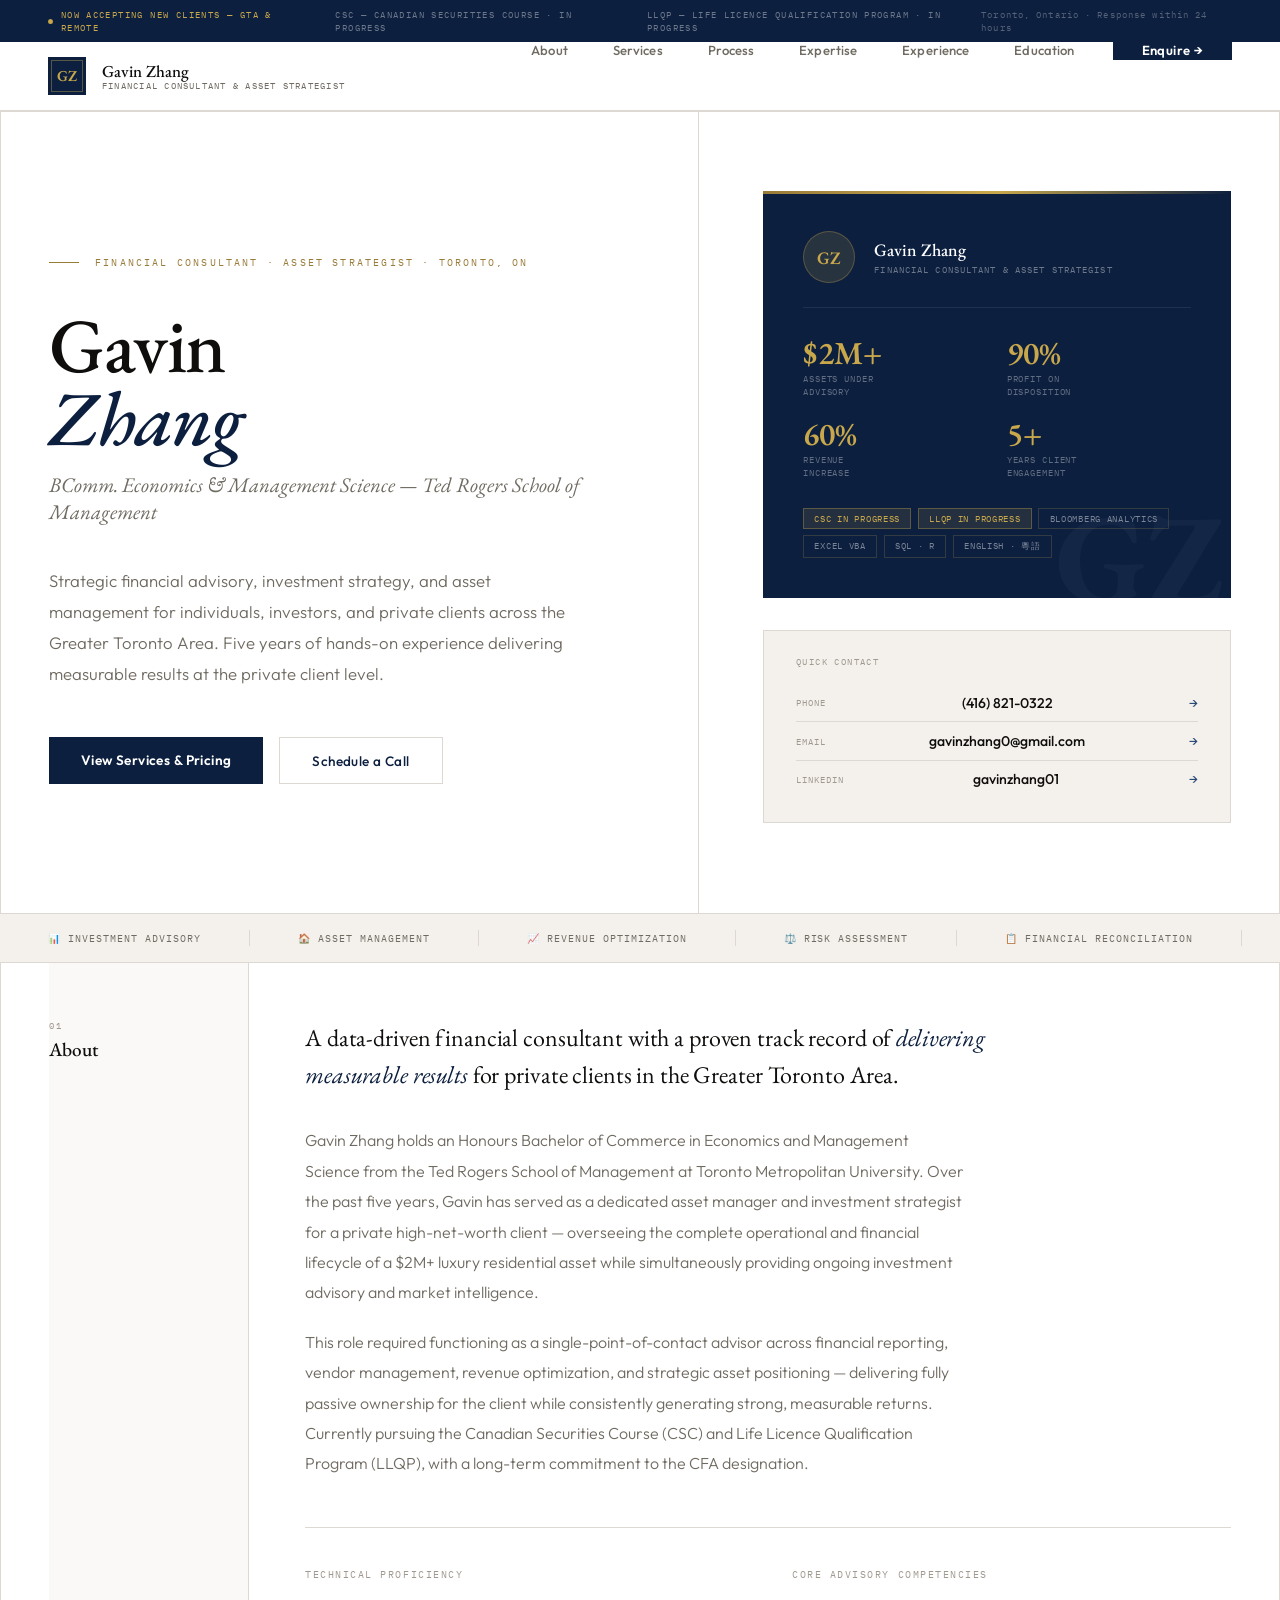
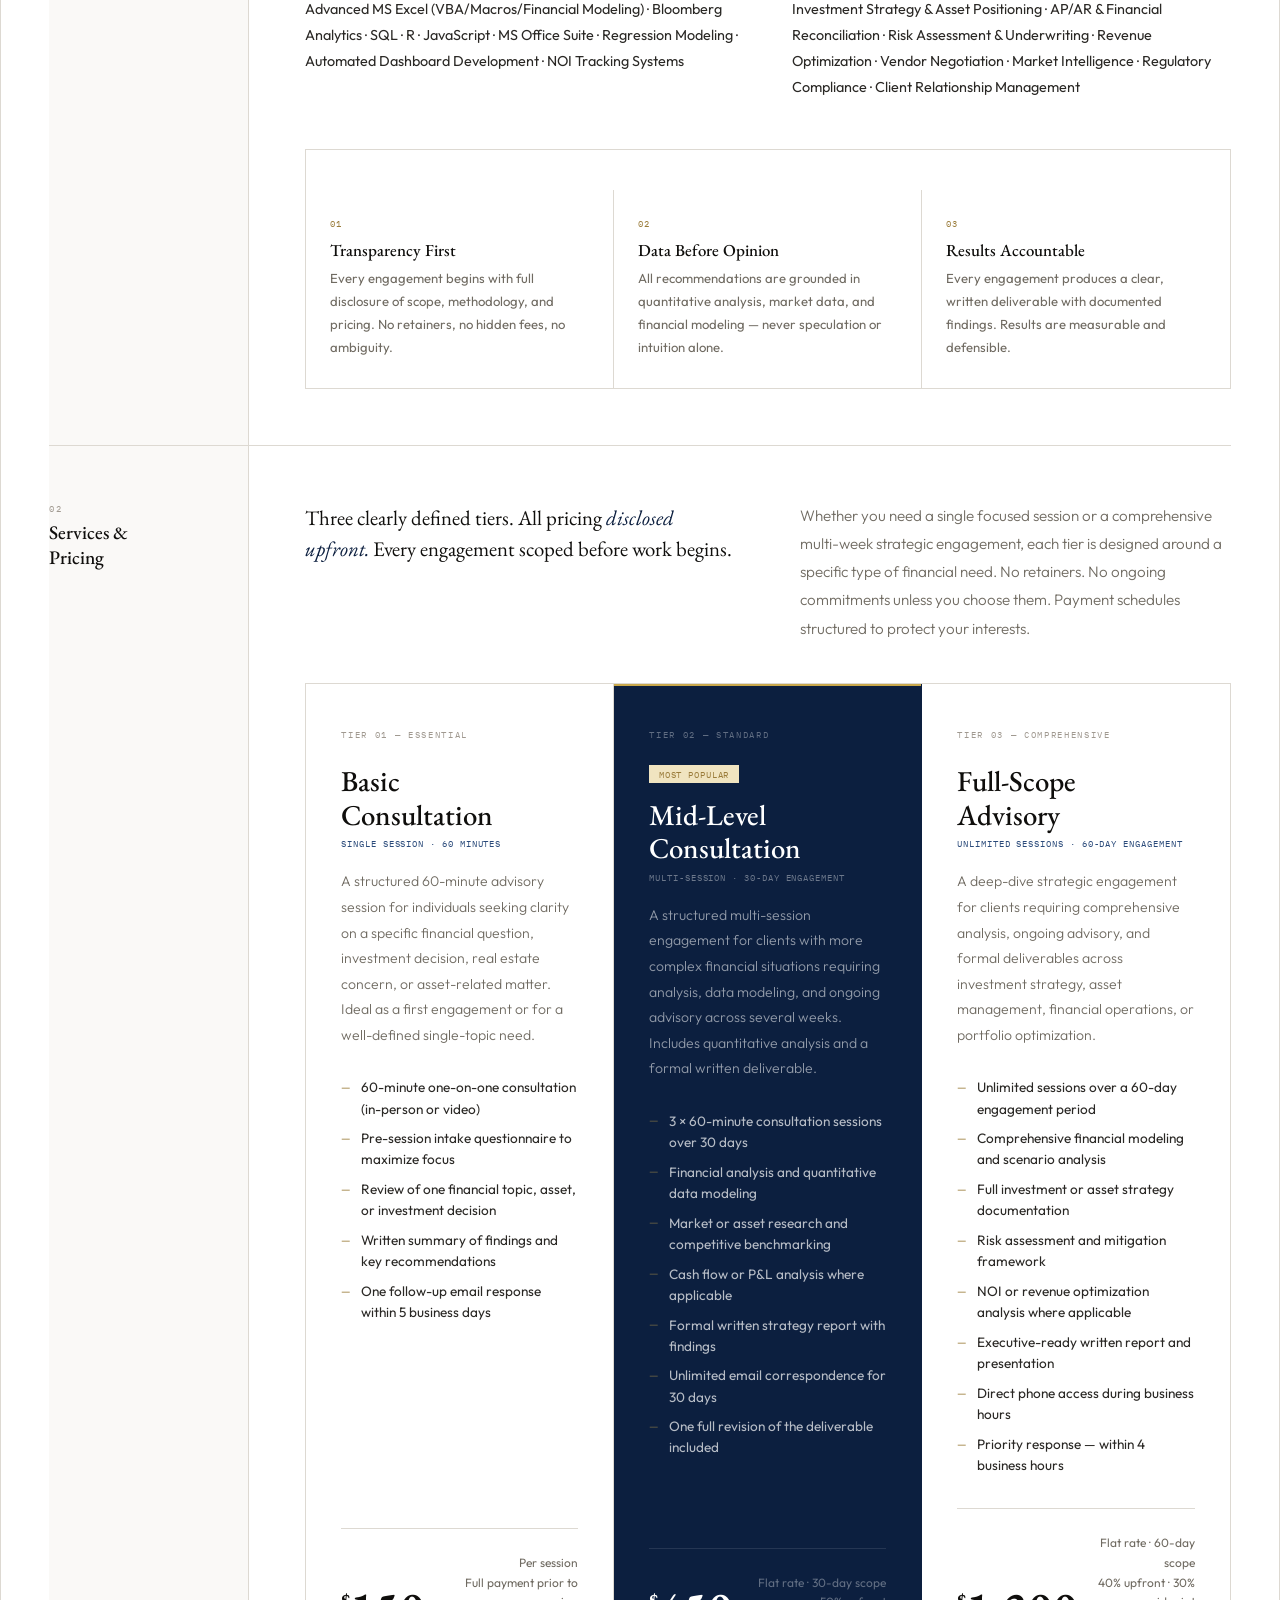
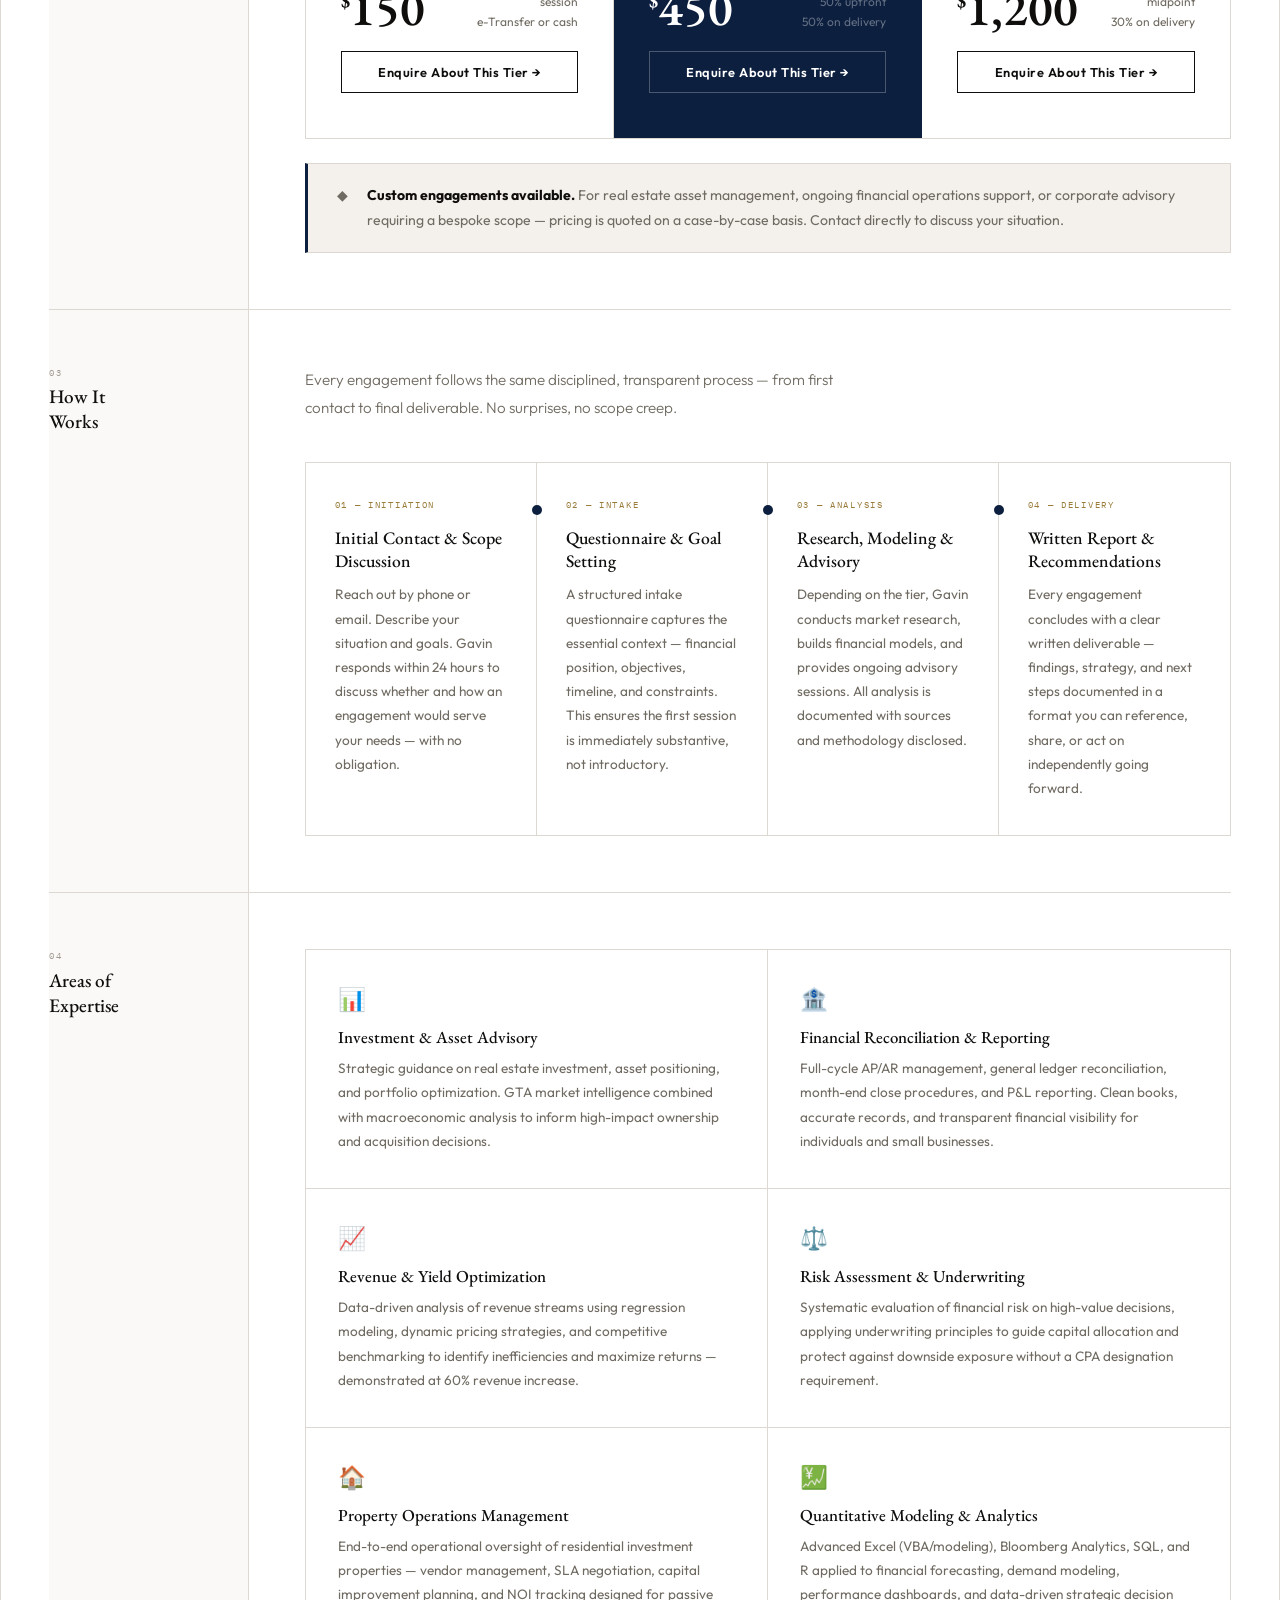
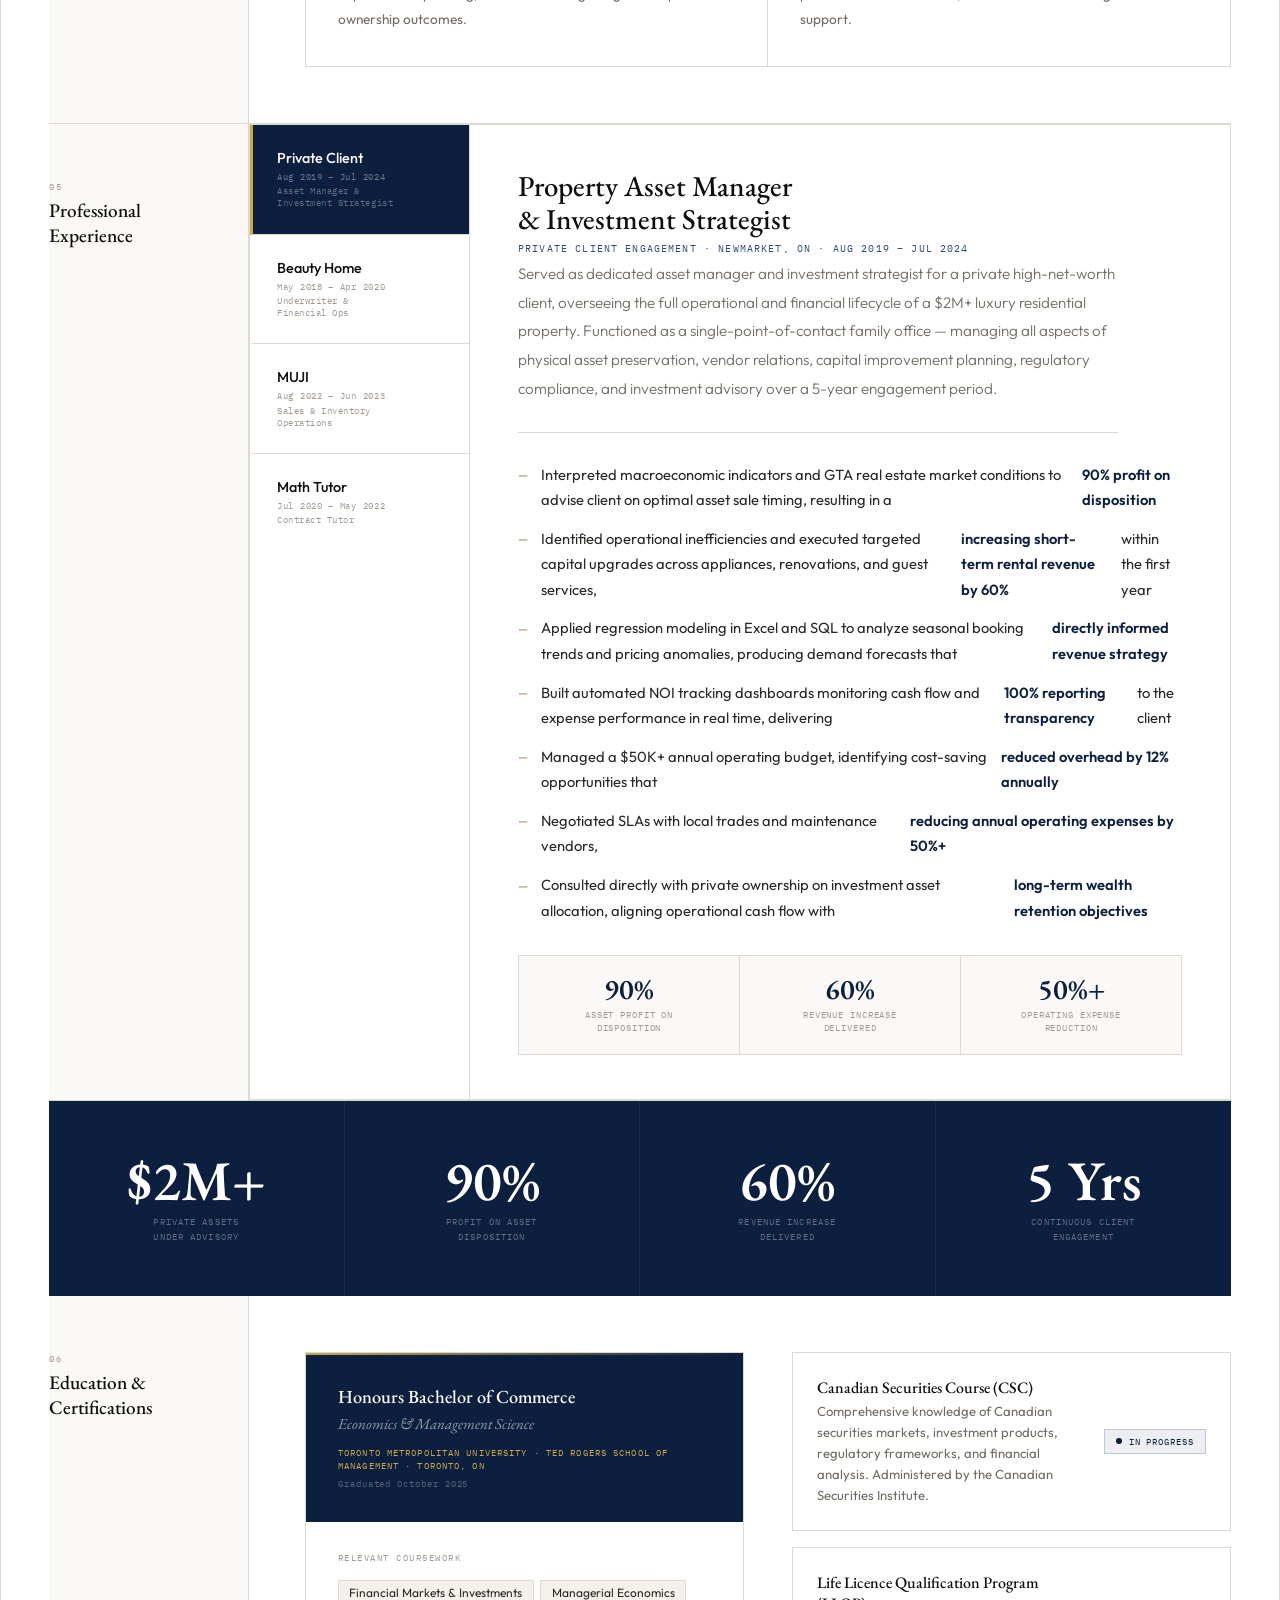
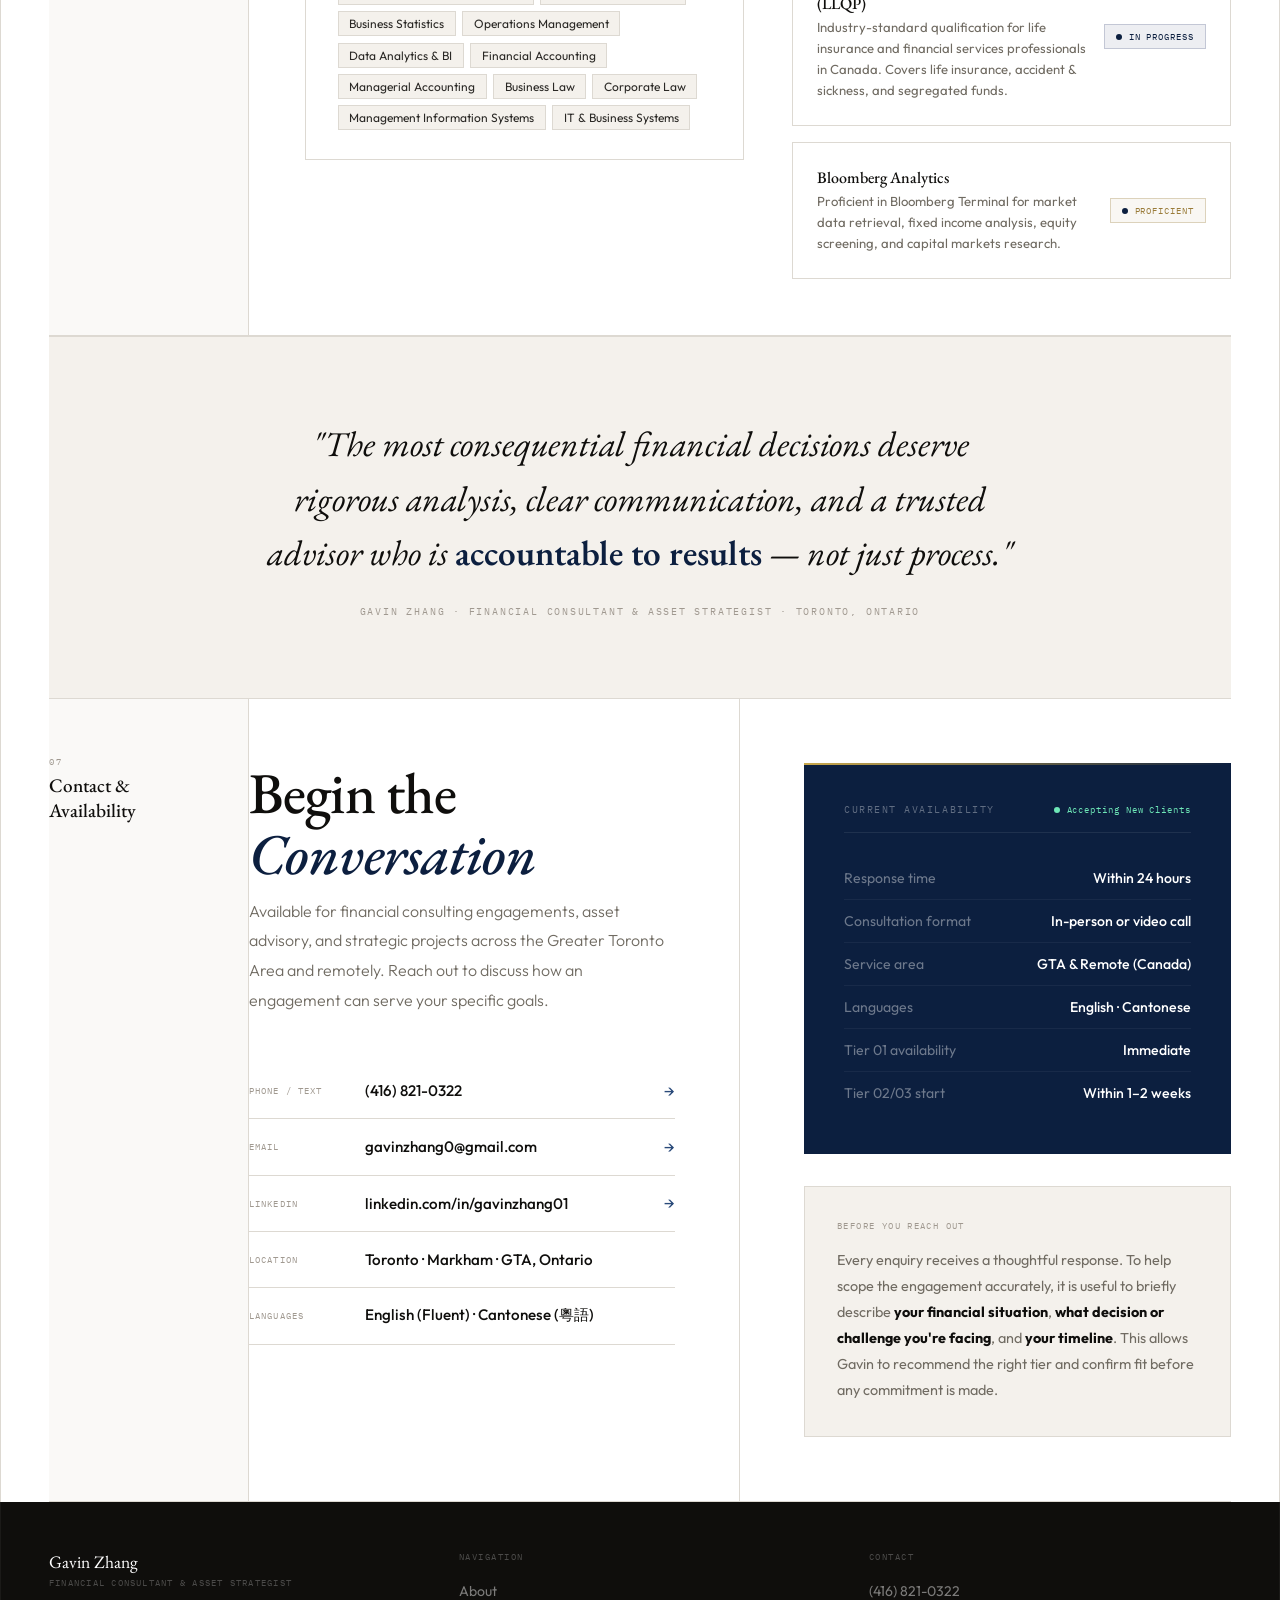
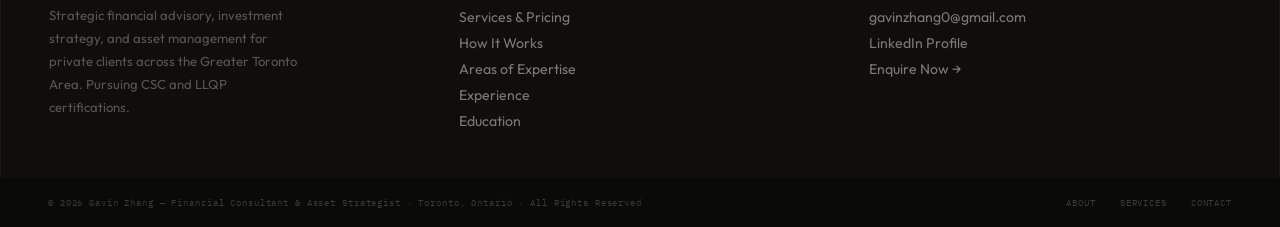
==== index.html @ 1673e131 "Add files via upload" ====
<!DOCTYPE html>
<html lang="en">
<head>
<meta charset="UTF-8">
<meta name="viewport" content="width=device-width, initial-scale=1.0">
<title>Gavin Zhang — Financial Consultant & Asset Strategist</title>
<link href="https://fonts.googleapis.com/css2?family=EB+Garamond:ital,wght@0,400;0,500;0,600;0,700;0,800;1,400;1,500&family=Outfit:wght@300;400;500;600&family=IBM+Plex+Mono:wght@300;400;500&display=swap" rel="stylesheet">
<style>
:root {
  --white:    #ffffff;
  --paper:    #faf9f7;
  --warm:     #f4f1ec;
  --border:   #ddd9d2;
  --ink:      #0f0e0c;
  --body:     #2a2825;
  --muted:    #706b62;
  --faint:    #a09990;
  --navy:     #0c1f3f;
  --navy-m:   #163060;
  --navy-l:   #2a4a7a;
  --gold:     #9a7c3a;
  --gold-l:   #c9a84c;
  --gold-x:   #f0e4c0;
  --serif:    'EB Garamond', Georgia, serif;
  --sans:     'Outfit', sans-serif;
  --mono:     'IBM Plex Mono', monospace;
}

*, *::before, *::after { margin:0; padding:0; box-sizing:border-box; }
html { font-size:16px; scroll-behavior:smooth; }

body {
  font-family: var(--sans);
  background: var(--white);
  color: var(--body);
  overflow-x: hidden;
  -webkit-font-smoothing: antialiased;
}

/* ─── ANNOUNCEMENT BAR ─── */
.announce {
  background: var(--navy);
  padding: 0.5rem 3rem;
  display: flex; align-items: center; justify-content: space-between;
}
.announce-left {
  display: flex; align-items: center; gap: 2rem;
}
.announce-item {
  font-family: var(--mono);
  font-size: 0.58rem;
  color: rgba(255,255,255,0.4);
  letter-spacing: 0.15em;
  text-transform: uppercase;
  display: flex; align-items: center; gap: 0.5rem;
}
.announce-item.lit { color: var(--gold-l); }
.announce-dot { width:5px; height:5px; border-radius:50%; background: var(--gold-l); display:inline-block; }
.announce-right {
  font-family: var(--mono);
  font-size: 0.58rem;
  color: rgba(255,255,255,0.3);
  letter-spacing: 0.12em;
}

/* ─── NAV ─── */
nav {
  position: sticky; top:0; z-index:300;
  background: var(--white);
  border-bottom: 1px solid var(--border);
  box-shadow: 0 1px 0 var(--border);
}
.nav-inner {
  display: flex; align-items: stretch;
  height: 68px;
  max-width: 1400px;
  margin: 0 auto;
  padding: 0 3rem;
}
.nav-logo {
  display: flex; align-items: center; gap: 1rem;
  text-decoration: none;
  margin-right: auto;
  padding-right: 2rem;
}
.logo-seal {
  width: 38px; height: 38px;
  background: var(--navy);
  display: flex; align-items: center; justify-content: center;
  flex-shrink: 0;
  position: relative;
}
.logo-seal::after {
  content: '';
  position: absolute; inset: 3px;
  border: 1px solid rgba(201,168,76,0.4);
}
.logo-seal span {
  font-family: var(--serif);
  font-size: 0.95rem;
  color: var(--gold-l);
  font-weight: 600;
  position: relative; z-index: 1;
}
.logo-text-block { line-height: 1.2; }
.logo-name {
  font-family: var(--serif);
  font-size: 1.05rem;
  color: var(--ink);
  font-weight: 500;
  display: block;
}
.logo-title {
  font-family: var(--mono);
  font-size: 0.55rem;
  color: var(--muted);
  letter-spacing: 0.14em;
  text-transform: uppercase;
  display: block;
}
.nav-menu {
  display: flex; align-items: stretch; list-style: none; gap: 0;
}
.nav-menu a {
  display: flex; align-items: center;
  padding: 0 1.4rem;
  font-family: var(--sans);
  font-size: 0.82rem;
  font-weight: 500;
  color: var(--muted);
  text-decoration: none;
  letter-spacing: 0.01em;
  border-bottom: 2px solid transparent;
  transition: color 0.15s, border-color 0.15s;
}
.nav-menu a:hover { color: var(--ink); border-bottom-color: var(--navy); }
.nav-menu .btn-nav {
  background: var(--navy);
  color: white;
  border-bottom: 2px solid transparent;
  padding: 0 1.8rem;
  font-weight: 600;
  margin-left: 1rem;
  letter-spacing: 0.03em;
}
.nav-menu .btn-nav:hover { background: var(--navy-m); border-bottom-color: transparent; }

/* ─── HERO ─── */
.hero {
  max-width: 1400px;
  margin: 0 auto;
  padding: 0 3rem;
  display: grid;
  grid-template-columns: 55fr 45fr;
  min-height: calc(100vh - 98px);
  gap: 0;
  border-left: 1px solid var(--border);
  border-right: 1px solid var(--border);
}

.hero-main {
  padding: 6rem 5rem 5rem 0;
  display: flex;
  flex-direction: column;
  justify-content: center;
  border-right: 1px solid var(--border);
}
.hero-label {
  display: flex; align-items: center; gap: 1rem;
  margin-bottom: 2.5rem;
  opacity: 0; animation: A 0.9s ease 0.15s forwards;
}
.hero-label-line { width: 30px; height: 1px; background: var(--gold); }
.hero-label-text {
  font-family: var(--mono);
  font-size: 0.62rem;
  color: var(--gold);
  letter-spacing: 0.22em;
  text-transform: uppercase;
}
.hero-h1 {
  font-family: var(--serif);
  font-size: clamp(3.8rem, 6vw, 6.5rem);
  font-weight: 500;
  color: var(--ink);
  line-height: 0.95;
  letter-spacing: -0.015em;
  margin-bottom: 1rem;
  opacity: 0; animation: A 0.9s ease 0.3s forwards;
}
.hero-h1 .italic { font-style: italic; color: var(--navy); }
.hero-sub-title {
  font-family: var(--serif);
  font-size: 1.3rem;
  font-style: italic;
  color: var(--muted);
  margin-bottom: 2.5rem;
  opacity: 0; animation: A 0.9s ease 0.45s forwards;
}
.hero-para {
  font-size: 1.05rem;
  color: var(--muted);
  line-height: 1.85;
  max-width: 520px;
  margin-bottom: 3rem;
  font-weight: 300;
  opacity: 0; animation: A 0.9s ease 0.6s forwards;
}
.hero-actions {
  display: flex; gap: 1rem; flex-wrap: wrap;
  opacity: 0; animation: A 0.9s ease 0.75s forwards;
}
.btn-solid {
  padding: 0.85rem 2rem;
  background: var(--navy);
  color: white;
  text-decoration: none;
  font-family: var(--sans);
  font-size: 0.85rem;
  font-weight: 600;
  letter-spacing: 0.03em;
  transition: background 0.2s;
}
.btn-solid:hover { background: var(--navy-m); }
.btn-ghost {
  padding: 0.85rem 2rem;
  background: transparent;
  color: var(--navy);
  text-decoration: none;
  font-family: var(--sans);
  font-size: 0.85rem;
  font-weight: 500;
  letter-spacing: 0.03em;
  border: 1px solid var(--border);
  transition: border-color 0.2s, background 0.2s;
}
.btn-ghost:hover { border-color: var(--navy); background: var(--warm); }

.hero-side {
  padding: 5rem 0 5rem 4rem;
  display: flex;
  flex-direction: column;
  gap: 2rem;
  opacity: 0; animation: fadeIn 1s ease 0.5s forwards;
}
.profile-card {
  background: var(--navy);
  padding: 2.5rem;
  position: relative;
  overflow: hidden;
}
.profile-card::before {
  content: '';
  position: absolute; top: 0; left: 0; right: 0;
  height: 3px;
  background: linear-gradient(90deg, var(--gold), var(--gold-l), transparent);
}
.profile-card::after {
  content: 'GZ';
  position: absolute; bottom: -1.5rem; right: 0.5rem;
  font-family: var(--serif);
  font-size: 8rem;
  font-weight: 700;
  color: rgba(255,255,255,0.03);
  line-height: 1;
  pointer-events: none;
}
.profile-avatar-row {
  display: flex; align-items: center; gap: 1.2rem;
  margin-bottom: 1.8rem;
  padding-bottom: 1.5rem;
  border-bottom: 1px solid rgba(255,255,255,0.08);
}
.avatar-circle {
  width: 52px; height: 52px;
  background: rgba(201,168,76,0.15);
  border: 1px solid rgba(201,168,76,0.3);
  border-radius: 50%;
  display: flex; align-items: center; justify-content: center;
  font-family: var(--serif);
  font-size: 1.1rem;
  color: var(--gold-l);
  font-weight: 600;
  flex-shrink: 0;
}
.profile-name-block {}
.p-name {
  font-family: var(--serif);
  font-size: 1.1rem;
  color: white;
  font-weight: 500;
  margin-bottom: 0.15rem;
}
.p-title {
  font-family: var(--mono);
  font-size: 0.58rem;
  color: rgba(255,255,255,0.4);
  letter-spacing: 0.12em;
  text-transform: uppercase;
}
.p-stat-grid {
  display: grid; grid-template-columns: 1fr 1fr;
  gap: 1.2rem;
  margin-bottom: 1.8rem;
  position: relative; z-index: 1;
}
.p-stat {}
.p-stat-num {
  font-family: var(--serif);
  font-size: 2rem;
  font-weight: 600;
  color: var(--gold-l);
  line-height: 1;
  margin-bottom: 0.2rem;
}
.p-stat-label {
  font-family: var(--mono);
  font-size: 0.55rem;
  color: rgba(255,255,255,0.35);
  letter-spacing: 0.1em;
  text-transform: uppercase;
  line-height: 1.5;
}
.p-tags {
  display: flex; flex-wrap: wrap; gap: 0.4rem;
  position: relative; z-index: 1;
}
.p-tag {
  padding: 0.25rem 0.65rem;
  border: 1px solid rgba(201,168,76,0.2);
  font-family: var(--mono);
  font-size: 0.55rem;
  color: rgba(255,255,255,0.45);
  letter-spacing: 0.08em;
  text-transform: uppercase;
}
.p-tag.hl { background: rgba(201,168,76,0.12); border-color: rgba(201,168,76,0.35); color: var(--gold-l); }

.contact-quick {
  background: var(--warm);
  border: 1px solid var(--border);
  padding: 1.5rem 2rem;
}
.cq-title {
  font-family: var(--mono);
  font-size: 0.58rem;
  color: var(--faint);
  letter-spacing: 0.15em;
  text-transform: uppercase;
  margin-bottom: 1rem;
}
.cq-item {
  display: flex; align-items: center; justify-content: space-between;
  padding: 0.6rem 0;
  border-bottom: 1px solid var(--border);
  text-decoration: none;
  transition: padding-left 0.2s;
}
.cq-item:last-child { border-bottom: none; }
.cq-item:hover { padding-left: 0.4rem; }
.cq-k { font-family: var(--mono); font-size: 0.58rem; color: var(--faint); letter-spacing: 0.1em; text-transform: uppercase; }
.cq-v { font-size: 0.88rem; font-weight: 500; color: var(--ink); }
.cq-arr { color: var(--navy-l); font-size: 0.85rem; }

@keyframes A { from{opacity:0;transform:translateY(16px)} to{opacity:1;transform:translateY(0)} }
@keyframes fadeIn { from{opacity:0} to{opacity:1} }

/* ─── DIVIDER BAR ─── */
.divider-bar {
  background: var(--warm);
  border-top: 1px solid var(--border);
  border-bottom: 1px solid var(--border);
  padding: 1rem 3rem;
  display: flex; align-items: center; gap: 3rem;
  overflow: hidden;
}
.divider-item {
  display: flex; align-items: center; gap: 0.7rem;
  font-family: var(--mono);
  font-size: 0.62rem;
  color: var(--muted);
  letter-spacing: 0.1em;
  text-transform: uppercase;
  white-space: nowrap;
  flex-shrink: 0;
}
.divider-sep { width: 1px; height: 16px; background: var(--border); flex-shrink: 0; }

/* ─── CONTENT WRAPPER ─── */
.content-wrap {
  max-width: 1400px;
  margin: 0 auto;
  padding: 0 3rem;
  border-left: 1px solid var(--border);
  border-right: 1px solid var(--border);
}

/* ─── STANDARD SECTION ─── */
.std-section {
  display: grid;
  grid-template-columns: 200px 1fr;
  border-bottom: 1px solid var(--border);
}
.std-sidebar {
  padding: 3.5rem 2rem 3.5rem 0;
  border-right: 1px solid var(--border);
  background: var(--paper);
  display: flex; flex-direction: column; gap: 0.4rem;
}
.std-num {
  font-family: var(--mono);
  font-size: 0.58rem;
  color: var(--faint);
  letter-spacing: 0.18em;
}
.std-heading {
  font-family: var(--serif);
  font-size: 1.2rem;
  color: var(--ink);
  font-weight: 500;
  line-height: 1.3;
}
.std-body { padding: 3.5rem 0 3.5rem 3.5rem; }

/* ─── ABOUT ─── */
.about-lede {
  font-family: var(--serif);
  font-size: 1.5rem;
  font-weight: 400;
  color: var(--ink);
  line-height: 1.55;
  max-width: 700px;
  margin-bottom: 2rem;
  letter-spacing: -0.005em;
}
.about-lede em { font-style: italic; color: var(--navy); }
.about-body-text {
  font-size: 1rem;
  color: var(--muted);
  line-height: 1.9;
  max-width: 660px;
  margin-bottom: 1.2rem;
  font-weight: 300;
}
.about-cols {
  display: grid; grid-template-columns: 1fr 1fr;
  gap: 3rem; margin-top: 3rem;
  padding-top: 2.5rem;
  border-top: 1px solid var(--border);
}
.about-col-title {
  font-family: var(--mono);
  font-size: 0.6rem;
  color: var(--faint);
  letter-spacing: 0.16em;
  text-transform: uppercase;
  margin-bottom: 1rem;
}
.about-col-body {
  font-size: 0.9rem;
  color: var(--body);
  line-height: 1.8;
}
.about-values {
  margin-top: 3rem; padding-top: 2.5rem;
  border-top: 1px solid var(--border);
  display: grid; grid-template-columns: repeat(3, 1fr);
  gap: 0;
  border: 1px solid var(--border);
}
.value-cell {
  padding: 1.8rem 1.5rem;
  border-right: 1px solid var(--border);
}
.value-cell:last-child { border-right: none; }
.value-num {
  font-family: var(--mono);
  font-size: 0.55rem;
  color: var(--gold);
  letter-spacing: 0.15em;
  margin-bottom: 0.6rem;
}
.value-title {
  font-family: var(--serif);
  font-size: 1.05rem;
  color: var(--ink);
  font-weight: 500;
  margin-bottom: 0.4rem;
}
.value-desc {
  font-size: 0.82rem;
  color: var(--muted);
  line-height: 1.75;
}

/* ─── SERVICES ─── */
.services-intro-row {
  display: grid; grid-template-columns: 1fr 1fr;
  gap: 4rem; margin-bottom: 2.5rem;
}
.services-lede {
  font-family: var(--serif);
  font-size: 1.3rem;
  color: var(--ink);
  line-height: 1.5;
  font-weight: 400;
}
.services-lede em { font-style: italic; color: var(--navy); }
.services-sub {
  font-size: 0.95rem;
  color: var(--muted);
  line-height: 1.85;
  font-weight: 300;
}

.svc-grid {
  display: grid; grid-template-columns: repeat(3, 1fr);
  gap: 0;
  border: 1px solid var(--border);
}
.svc-card {
  padding: 2.8rem 2.2rem;
  border-right: 1px solid var(--border);
  position: relative;
  transition: background 0.2s;
  display: flex; flex-direction: column;
}
.svc-card:last-child { border-right: none; }
.svc-card:hover { background: var(--warm); }
.svc-card.rec { background: var(--navy); border-color: var(--navy); }
.svc-card.rec:hover { background: var(--navy-m); }
.svc-card::before {
  content: '';
  position: absolute; top: 0; left: 0; right: 0;
  height: 2px;
  background: var(--gold);
  transform: scaleX(0); transform-origin: left;
  transition: transform 0.3s;
}
.svc-card:not(.rec):hover::before { transform: scaleX(1); }
.svc-card.rec::before { transform: scaleX(1); background: var(--gold-l); }

.svc-tier-label {
  font-family: var(--mono);
  font-size: 0.58rem;
  color: var(--faint);
  letter-spacing: 0.18em;
  text-transform: uppercase;
  margin-bottom: 1.5rem;
}
.svc-card.rec .svc-tier-label { color: rgba(255,255,255,0.35); }
.svc-badge {
  display: inline-block;
  padding: 0.2rem 0.6rem;
  background: var(--gold-x);
  font-family: var(--mono);
  font-size: 0.55rem;
  color: var(--gold);
  letter-spacing: 0.1em;
  text-transform: uppercase;
  margin-bottom: 1rem;
  align-self: flex-start;
}
.svc-title-lg {
  font-family: var(--serif);
  font-size: 1.8rem;
  font-weight: 500;
  color: var(--ink);
  line-height: 1.15;
  margin-bottom: 0.35rem;
}
.svc-card.rec .svc-title-lg { color: white; }
.svc-scope {
  font-family: var(--mono);
  font-size: 0.58rem;
  color: var(--navy-l);
  letter-spacing: 0.1em;
  text-transform: uppercase;
  margin-bottom: 1.2rem;
}
.svc-card.rec .svc-scope { color: rgba(255,255,255,0.4); }
.svc-para {
  font-size: 0.88rem;
  color: var(--muted);
  line-height: 1.82;
  margin-bottom: 1.8rem;
  font-weight: 300;
}
.svc-card.rec .svc-para { color: rgba(255,255,255,0.55); }
.svc-items {
  list-style: none; flex: 1;
  display: flex; flex-direction: column; gap: 0.55rem;
  margin-bottom: 2rem;
}
.svc-items li {
  font-size: 0.85rem;
  color: var(--body);
  display: flex; gap: 0.6rem;
  align-items: flex-start; line-height: 1.55;
}
.svc-card.rec .svc-items li { color: rgba(255,255,255,0.7); }
.svc-items li::before {
  content: '—';
  color: var(--gold);
  font-size: 0.7rem;
  flex-shrink: 0;
  margin-top: 0.1rem;
}
.svc-card.rec .svc-items li::before { color: rgba(201,168,76,0.5); }
.svc-bottom {
  margin-top: auto;
  padding-top: 1.5rem;
  border-top: 1px solid var(--border);
}
.svc-card.rec .svc-bottom { border-color: rgba(255,255,255,0.1); }
.svc-price-row {
  display: flex; align-items: flex-end; gap: 1rem;
  justify-content: space-between; margin-bottom: 1.2rem;
}
.svc-price-lg {
  font-family: var(--serif);
  font-size: 3rem;
  font-weight: 600;
  color: var(--ink);
  line-height: 1;
}
.svc-card.rec .svc-price-lg { color: white; }
.svc-price-lg sup { font-size: 1.3rem; vertical-align: super; }
.svc-price-detail {
  font-size: 0.75rem;
  color: var(--muted);
  line-height: 1.65;
  text-align: right;
}
.svc-card.rec .svc-price-detail { color: rgba(255,255,255,0.35); }
.svc-cta-btn {
  display: block; text-align: center;
  padding: 0.75rem;
  font-family: var(--sans);
  font-size: 0.8rem;
  font-weight: 600;
  letter-spacing: 0.04em;
  text-decoration: none;
  border: 1px solid var(--ink);
  color: var(--ink);
  transition: all 0.2s;
}
.svc-cta-btn:hover { background: var(--ink); color: white; }
.svc-card.rec .svc-cta-btn {
  border-color: rgba(255,255,255,0.25); color: white;
}
.svc-card.rec .svc-cta-btn:hover { background: rgba(255,255,255,0.1); }

.custom-note {
  margin-top: 1.5rem;
  padding: 1.2rem 1.8rem;
  background: var(--warm);
  border: 1px solid var(--border);
  border-left: 3px solid var(--navy);
  display: flex; align-items: flex-start; gap: 1.2rem;
  font-size: 0.88rem;
  color: var(--muted);
  line-height: 1.75;
}
.custom-note strong { color: var(--ink); }

/* ─── HOW IT WORKS ─── */
.process-grid {
  display: grid; grid-template-columns: repeat(4, 1fr);
  gap: 0;
  border: 1px solid var(--border);
}
.process-step {
  padding: 2.2rem 1.8rem;
  border-right: 1px solid var(--border);
  position: relative;
}
.process-step:last-child { border-right: none; }
.process-step::after {
  content: '';
  position: absolute; top: 2.6rem; right: -1px;
  width: 10px; height: 10px;
  background: var(--navy);
  border-radius: 50%;
  transform: translateX(50%);
  z-index: 1;
}
.process-step:last-child::after { display: none; }
.ps-num {
  font-family: var(--mono);
  font-size: 0.58rem;
  color: var(--gold);
  letter-spacing: 0.18em;
  margin-bottom: 1rem;
}
.ps-title {
  font-family: var(--serif);
  font-size: 1.1rem;
  color: var(--ink);
  font-weight: 500;
  margin-bottom: 0.6rem;
  line-height: 1.3;
}
.ps-desc {
  font-size: 0.85rem;
  color: var(--muted);
  line-height: 1.78;
}

/* ─── EXPERTISE ─── */
.expertise-grid {
  display: grid; grid-template-columns: repeat(2, 1fr);
  gap: 0;
  border: 1px solid var(--border);
}
.exp-area {
  padding: 2.2rem 2rem;
  border-right: 1px solid var(--border);
  border-bottom: 1px solid var(--border);
}
.exp-area:nth-child(2n) { border-right: none; }
.exp-area:nth-child(5),
.exp-area:nth-child(6) { border-bottom: none; }
.ea-icon { font-size: 1.4rem; margin-bottom: 0.8rem; display: block; }
.ea-title {
  font-family: var(--serif);
  font-size: 1.05rem;
  color: var(--ink);
  font-weight: 500;
  margin-bottom: 0.5rem;
}
.ea-desc {
  font-size: 0.85rem;
  color: var(--muted);
  line-height: 1.78;
}

/* ─── EXPERIENCE ─── */
.exp-tabs-layout {
  display: grid; grid-template-columns: 220px 1fr;
  gap: 0;
  border: 1px solid var(--border);
}
.etabs {
  border-right: 1px solid var(--border);
  display: flex; flex-direction: column;
}
.etab {
  padding: 1.5rem 1.5rem;
  cursor: pointer;
  border-bottom: 1px solid var(--border);
  transition: background 0.15s;
  border-left: 3px solid transparent;
}
.etab:last-child { border-bottom: none; }
.etab:hover { background: var(--warm); }
.etab.on { background: var(--navy); border-left-color: var(--gold-l); }
.etab-co {
  font-size: 0.9rem;
  font-weight: 500;
  color: var(--ink);
  margin-bottom: 0.2rem;
  line-height: 1.3;
}
.etab.on .etab-co { color: white; }
.etab-yr {
  font-family: var(--mono);
  font-size: 0.55rem;
  color: var(--faint);
  letter-spacing: 0.08em;
}
.etab.on .etab-yr { color: rgba(255,255,255,0.4); }
.etab-role {
  font-family: var(--mono);
  font-size: 0.55rem;
  color: var(--faint);
  letter-spacing: 0.06em;
  margin-top: 0.2rem;
  line-height: 1.4;
}
.etab.on .etab-role { color: rgba(255,255,255,0.35); }

.epanel-wrap { padding: 2.8rem 3rem; }
.epanel { display: none; }
.epanel.on { display: block; }
.ep-role {
  font-family: var(--serif);
  font-size: 1.8rem;
  font-weight: 500;
  color: var(--ink);
  line-height: 1.15;
  margin-bottom: 0.4rem;
}
.ep-co {
  font-family: var(--mono);
  font-size: 0.6rem;
  color: var(--navy-l);
  letter-spacing: 0.12em;
  text-transform: uppercase;
  margin-bottom: 0.3rem;
}
.ep-desc {
  font-size: 0.95rem;
  color: var(--muted);
  line-height: 1.88;
  max-width: 600px;
  padding-bottom: 1.8rem;
  border-bottom: 1px solid var(--border);
  margin-bottom: 1.8rem;
  font-weight: 300;
}
.ep-desc + .ep-desc { margin-top: -1rem; }
.ep-bullets { list-style: none; display: flex; flex-direction: column; gap: 0.85rem; }
.ep-bullets li {
  font-size: 0.92rem;
  color: var(--body);
  display: flex; gap: 0.8rem;
  align-items: flex-start; line-height: 1.72;
}
.ep-bullets li::before {
  content: '—';
  color: var(--gold);
  flex-shrink: 0;
  font-size: 0.75rem;
  margin-top: 0.2rem;
}
.ep-hl { font-weight: 600; color: var(--navy); }
.ep-metrics {
  display: grid; grid-template-columns: repeat(3, 1fr);
  gap: 1px;
  background: var(--border);
  border: 1px solid var(--border);
  margin-top: 2rem;
}
.ep-metric {
  background: var(--paper);
  padding: 1.2rem 1.5rem;
  text-align: center;
}
.ep-m-num {
  font-family: var(--serif);
  font-size: 1.8rem;
  font-weight: 600;
  color: var(--navy);
  line-height: 1;
  margin-bottom: 0.25rem;
}
.ep-m-label {
  font-family: var(--mono);
  font-size: 0.55rem;
  color: var(--faint);
  letter-spacing: 0.1em;
  text-transform: uppercase;
  line-height: 1.5;
}

/* ─── EDUCATION ─── */
.edu-layout {
  display: grid; grid-template-columns: 1fr 1fr;
  gap: 3rem; align-items: start;
}
.edu-card {
  border: 1px solid var(--border);
  overflow: hidden;
}
.edu-card-top {
  background: var(--navy);
  padding: 2rem;
  position: relative;
}
.edu-card-top::after {
  content: '';
  position: absolute; top: 0; left: 0; right: 0;
  height: 2px;
  background: linear-gradient(90deg, var(--gold-l), transparent);
}
.edu-degree {
  font-family: var(--serif);
  font-size: 1.15rem;
  color: white;
  font-weight: 500;
  line-height: 1.3;
  margin-bottom: 0.3rem;
}
.edu-major {
  font-family: var(--serif);
  font-size: 0.95rem;
  font-style: italic;
  color: rgba(255,255,255,0.55);
  margin-bottom: 0.8rem;
}
.edu-school {
  font-family: var(--mono);
  font-size: 0.58rem;
  color: var(--gold-l);
  letter-spacing: 0.12em;
  text-transform: uppercase;
}
.edu-year {
  font-family: var(--mono);
  font-size: 0.58rem;
  color: rgba(255,255,255,0.3);
  letter-spacing: 0.1em;
  margin-top: 0.3rem;
}
.edu-card-body { padding: 1.8rem 2rem; }
.edu-course-title {
  font-family: var(--mono);
  font-size: 0.58rem;
  color: var(--faint);
  letter-spacing: 0.16em;
  text-transform: uppercase;
  margin-bottom: 1rem;
}
.course-chips { display: flex; flex-wrap: wrap; gap: 0.4rem; }
.course-chip {
  padding: 0.25rem 0.65rem;
  background: var(--warm);
  border: 1px solid var(--border);
  font-size: 0.75rem;
  color: var(--body);
}
.cert-stack { display: flex; flex-direction: column; gap: 1rem; }
.cert-item {
  border: 1px solid var(--border);
  padding: 1.5rem;
  display: grid; grid-template-columns: 1fr auto;
  gap: 1rem; align-items: center;
}
.cert-name {
  font-family: var(--serif);
  font-size: 1rem;
  color: var(--ink);
  font-weight: 500;
  margin-bottom: 0.2rem;
}
.cert-body-text { font-size: 0.82rem; color: var(--muted); line-height: 1.6; }
.cert-status {
  font-family: var(--mono);
  font-size: 0.58rem;
  padding: 0.3rem 0.7rem;
  letter-spacing: 0.1em;
  text-transform: uppercase;
  white-space: nowrap;
  display: flex; align-items: center; gap: 0.4rem;
}
.cert-status.active {
  background: rgba(26,48,96,0.08);
  color: var(--navy);
  border: 1px solid rgba(26,48,96,0.2);
}
.cert-status.active::before {
  content: '';
  width: 6px; height: 6px;
  background: var(--navy);
  border-radius: 50%;
}

/* ─── METRICS BAND ─── */
.metrics-band {
  background: var(--navy);
  display: grid; grid-template-columns: repeat(4, 1fr);
}
.met {
  padding: 3.2rem 2rem;
  text-align: center;
  border-right: 1px solid rgba(255,255,255,0.07);
}
.met:last-child { border-right: none; }
.met-num {
  font-family: var(--serif);
  font-size: 3.5rem;
  font-weight: 600;
  color: white;
  line-height: 1;
  margin-bottom: 0.4rem;
}
.met-label {
  font-family: var(--mono);
  font-size: 0.58rem;
  color: rgba(255,255,255,0.35);
  letter-spacing: 0.12em;
  text-transform: uppercase;
  line-height: 1.6;
}

/* ─── TESTIMONIAL / STATEMENT ─── */
.statement-section {
  background: var(--warm);
  border-top: 1px solid var(--border);
  border-bottom: 1px solid var(--border);
  padding: 5rem 3rem;
  text-align: center;
}
.statement-quote {
  font-family: var(--serif);
  font-size: clamp(1.5rem, 3vw, 2.2rem);
  font-style: italic;
  color: var(--ink);
  line-height: 1.55;
  max-width: 760px;
  margin: 0 auto 1.5rem;
  font-weight: 400;
}
.statement-quote em { font-style: normal; color: var(--navy); font-weight: 600; }
.statement-attr {
  font-family: var(--mono);
  font-size: 0.62rem;
  color: var(--faint);
  letter-spacing: 0.18em;
  text-transform: uppercase;
}

/* ─── CONTACT ─── */
.contact-layout {
  display: grid; grid-template-columns: 1fr 1fr;
  gap: 0;
}
.contact-l {
  padding: 4rem 4rem 4rem 0;
  border-right: 1px solid var(--border);
}
.contact-heading {
  font-family: var(--serif);
  font-size: clamp(2.5rem, 4.5vw, 4rem);
  font-weight: 500;
  color: var(--ink);
  line-height: 1.05;
  letter-spacing: -0.015em;
  margin-bottom: 0.8rem;
}
.contact-heading em { font-style: italic; color: var(--navy); }
.contact-sub {
  font-size: 1rem;
  color: var(--muted);
  line-height: 1.85;
  max-width: 440px;
  margin-bottom: 3rem;
  font-weight: 300;
}
.contact-rows { display: flex; flex-direction: column; }
.c-row {
  display: grid; grid-template-columns: 100px 1fr auto;
  align-items: center; gap: 1rem;
  padding: 1.1rem 0;
  border-bottom: 1px solid var(--border);
  text-decoration: none;
  transition: background 0.15s, padding-left 0.2s;
}
.c-row:hover { padding-left: 0.5rem; }
.c-key {
  font-family: var(--mono);
  font-size: 0.58rem;
  color: var(--faint);
  letter-spacing: 0.12em;
  text-transform: uppercase;
}
.c-val { font-size: 0.95rem; font-weight: 500; color: var(--ink); }
.c-arr { color: var(--navy-l); }

.contact-r {
  padding: 4rem 0 4rem 4rem;
  display: flex; flex-direction: column; gap: 2rem;
}
.avail-card {
  background: var(--navy);
  padding: 2.5rem;
  position: relative;
}
.avail-card::before {
  content: '';
  position: absolute; top: 0; left: 0; right: 0;
  height: 2px;
  background: linear-gradient(90deg, var(--gold-l), transparent);
}
.avail-title-bar {
  display: flex; align-items: center; justify-content: space-between;
  margin-bottom: 1.5rem; padding-bottom: 1rem;
  border-bottom: 1px solid rgba(255,255,255,0.08);
}
.avail-title {
  font-family: var(--mono);
  font-size: 0.6rem;
  color: rgba(255,255,255,0.35);
  letter-spacing: 0.16em;
  text-transform: uppercase;
}
.avail-status {
  display: flex; align-items: center; gap: 0.4rem;
  font-family: var(--mono);
  font-size: 0.58rem;
  color: #6ee7b7;
  letter-spacing: 0.1em;
}
.avail-status::before {
  content: '';
  width: 6px; height: 6px;
  background: #6ee7b7;
  border-radius: 50%;
  animation: pulse 2s ease-in-out infinite;
}
@keyframes pulse { 0%,100%{opacity:1} 50%{opacity:0.4} }
.avail-rows {}
.avail-r {
  display: flex; justify-content: space-between; align-items: center;
  padding: 0.75rem 0;
  border-bottom: 1px solid rgba(255,255,255,0.05);
  font-size: 0.88rem;
}
.avail-r:last-child { border-bottom: none; }
.avail-k { color: rgba(255,255,255,0.4); }
.avail-v { color: white; font-weight: 500; }

.engagement-note {
  background: var(--warm);
  border: 1px solid var(--border);
  padding: 2rem;
}
.en-title {
  font-family: var(--mono);
  font-size: 0.58rem;
  color: var(--faint);
  letter-spacing: 0.15em;
  text-transform: uppercase;
  margin-bottom: 1rem;
}
.en-body {
  font-size: 0.9rem;
  color: var(--muted);
  line-height: 1.8;
}
.en-body strong { color: var(--ink); }

/* ─── FOOTER ─── */
.footer-top {
  background: var(--ink);
  padding: 3rem;
  display: grid; grid-template-columns: 1fr 1fr 1fr;
  gap: 3rem;
  max-width: 1400px; margin: 0 auto;
  padding-left: 3rem; padding-right: 3rem;
  border-left: 1px solid rgba(255,255,255,0.05);
  border-right: 1px solid rgba(255,255,255,0.05);
}
.ft-brand { }
.ft-brand-name {
  font-family: var(--serif);
  font-size: 1.1rem;
  color: white;
  margin-bottom: 0.3rem;
}
.ft-brand-title {
  font-family: var(--mono);
  font-size: 0.55rem;
  color: rgba(255,255,255,0.25);
  letter-spacing: 0.14em;
  text-transform: uppercase;
  margin-bottom: 1rem;
}
.ft-brand-desc {
  font-size: 0.82rem;
  color: rgba(255,255,255,0.3);
  line-height: 1.75;
  max-width: 260px;
}
.ft-col-title {
  font-family: var(--mono);
  font-size: 0.58rem;
  color: rgba(255,255,255,0.25);
  letter-spacing: 0.16em;
  text-transform: uppercase;
  margin-bottom: 1.2rem;
}
.ft-links { display: flex; flex-direction: column; gap: 0.5rem; }
.ft-link {
  font-size: 0.88rem;
  color: rgba(255,255,255,0.45);
  text-decoration: none;
  transition: color 0.15s;
}
.ft-link:hover { color: white; }
.footer-bottom {
  background: #0a0a09;
  padding: 1.2rem 3rem;
  display: flex; justify-content: space-between; align-items: center;
  max-width: 1400px; margin: 0 auto;
}
.fb-copy {
  font-family: var(--mono);
  font-size: 0.55rem;
  color: rgba(255,255,255,0.2);
  letter-spacing: 0.1em;
}
.fb-links { display: flex; gap: 1.5rem; }
.fb-links a {
  font-family: var(--mono);
  font-size: 0.55rem;
  color: rgba(255,255,255,0.2);
  text-decoration: none;
  letter-spacing: 0.1em;
  text-transform: uppercase;
  transition: color 0.15s;
}
.fb-links a:hover { color: rgba(255,255,255,0.6); }

/* ─── REVEAL ─── */
.reveal {
  opacity: 0; transform: translateY(22px);
  transition: opacity 0.75s ease, transform 0.75s ease;
}
.reveal.on { opacity: 1; transform: translateY(0); }

/* ─── RESPONSIVE ─── */
@media (max-width: 960px) {
  .hero { grid-template-columns: 1fr; }
  .hero-main { padding: 4rem 1.5rem 3rem; border-right: none; border-bottom: 1px solid var(--border); }
  .hero-side { padding: 3rem 1.5rem; }
  .content-wrap { padding: 0 1.5rem; }
  .std-section { grid-template-columns: 1fr; }
  .std-sidebar { border-right: none; border-bottom: 1px solid var(--border); padding: 2rem 1.5rem 1.5rem; }
  .std-body { padding: 2rem 1.5rem; }
  .svc-grid { grid-template-columns: 1fr; }
  .svc-card { border-right: none; border-bottom: 1px solid var(--border); }
  .about-cols { grid-template-columns: 1fr; gap: 2rem; }
  .about-values { grid-template-columns: 1fr; }
  .value-cell { border-right: none; }
  .expertise-grid { grid-template-columns: 1fr; }
  .exp-area { border-right: none; }
  .process-grid { grid-template-columns: 1fr 1fr; }
  .process-step:nth-child(2) { border-right: none; }
  .exp-tabs-layout { grid-template-columns: 1fr; }
  .etabs { flex-direction: row; overflow-x: auto; border-right: none; border-bottom: 1px solid var(--border); }
  .etab { border-bottom: none; border-right: 1px solid var(--border); white-space: nowrap; border-left: none; border-top: 3px solid transparent; }
  .etab.on { border-top-color: var(--gold-l); border-left: none; }
  .epanel-wrap { padding: 2rem 1.5rem; }
  .edu-layout { grid-template-columns: 1fr; }
  .contact-layout { grid-template-columns: 1fr; }
  .contact-l { border-right: none; border-bottom: 1px solid var(--border); padding: 3rem 1.5rem; }
  .contact-r { padding: 3rem 1.5rem; }
  .services-intro-row { grid-template-columns: 1fr; gap: 1.5rem; }
  .metrics-band { grid-template-columns: repeat(2, 1fr); }
  .footer-top { grid-template-columns: 1fr; padding: 2.5rem 1.5rem; gap: 2rem; }
  .footer-bottom { flex-direction: column; gap: 0.8rem; padding: 1.2rem 1.5rem; text-align: center; }
  .nav-inner { padding: 0 1.5rem; }
  .divider-bar { padding: 0.8rem 1.5rem; overflow-x: auto; }
  .announce { padding: 0.5rem 1.5rem; flex-direction: column; gap: 0.3rem; align-items: flex-start; }
  .ep-metrics { grid-template-columns: 1fr 1fr; }
  .profile-card { order: -1; }
}
</style>
</head>
<body>

<!-- ANNOUNCEMENT BAR -->
<div class="announce">
  <div class="announce-left">
    <div class="announce-item lit"><span class="announce-dot"></span> Now Accepting New Clients — GTA & Remote</div>
    <div class="announce-item">CSC — Canadian Securities Course · In Progress</div>
    <div class="announce-item">LLQP — Life Licence Qualification Program · In Progress</div>
  </div>
  <div class="announce-right">Toronto, Ontario · Response within 24 hours</div>
</div>

<!-- NAV -->
<nav>
  <div class="nav-inner">
    <a class="nav-logo" href="#">
      <div class="logo-seal"><span>GZ</span></div>
      <div class="logo-text-block">
        <span class="logo-name">Gavin Zhang</span>
        <span class="logo-title">Financial Consultant & Asset Strategist</span>
      </div>
    </a>
    <ul class="nav-menu">
      <li><a href="#about">About</a></li>
      <li><a href="#services">Services</a></li>
      <li><a href="#process">Process</a></li>
      <li><a href="#expertise">Expertise</a></li>
      <li><a href="#experience">Experience</a></li>
      <li><a href="#education">Education</a></li>
      <li><a href="#contact" class="btn-nav">Enquire →</a></li>
    </ul>
  </div>
</nav>

<!-- HERO -->
<div style="max-width:1400px; margin:0 auto; padding:0 3rem; border-left:1px solid var(--border); border-right:1px solid var(--border);">
<div class="hero" style="padding:0; border-left:none; border-right:none; max-width:none;">
  <div class="hero-main">
    <div class="hero-label">
      <div class="hero-label-line"></div>
      <span class="hero-label-text">Financial Consultant · Asset Strategist · Toronto, ON</span>
    </div>
    <h1 class="hero-h1">Gavin<br><span class="italic">Zhang</span></h1>
    <p class="hero-sub-title">BComm. Economics & Management Science — Ted Rogers School of Management</p>
    <p class="hero-para">Strategic financial advisory, investment strategy, and asset management for individuals, investors, and private clients across the Greater Toronto Area. Five years of hands-on experience delivering measurable results at the private client level.</p>
    <div class="hero-actions">
      <a href="#services" class="btn-solid">View Services & Pricing</a>
      <a href="#contact" class="btn-ghost">Schedule a Call</a>
    </div>
  </div>
  <div class="hero-side">
    <div class="profile-card">
      <div class="profile-avatar-row">
        <div class="avatar-circle">GZ</div>
        <div class="profile-name-block">
          <div class="p-name">Gavin Zhang</div>
          <div class="p-title">Financial Consultant & Asset Strategist</div>
        </div>
      </div>
      <div class="p-stat-grid">
        <div class="p-stat"><div class="p-stat-num">$2M+</div><div class="p-stat-label">Assets Under<br>Advisory</div></div>
        <div class="p-stat"><div class="p-stat-num">90%</div><div class="p-stat-label">Profit on<br>Disposition</div></div>
        <div class="p-stat"><div class="p-stat-num">60%</div><div class="p-stat-label">Revenue<br>Increase</div></div>
        <div class="p-stat"><div class="p-stat-num">5+</div><div class="p-stat-label">Years Client<br>Engagement</div></div>
      </div>
      <div class="p-tags">
        <span class="p-tag hl">CSC In Progress</span>
        <span class="p-tag hl">LLQP In Progress</span>
        <span class="p-tag">Bloomberg Analytics</span>
        <span class="p-tag">Excel VBA</span>
        <span class="p-tag">SQL · R</span>
        <span class="p-tag">English · 粵語</span>
      </div>
    </div>
    <div class="contact-quick">
      <div class="cq-title">Quick Contact</div>
      <a href="tel:4168210322" class="cq-item"><span class="cq-k">Phone</span><span class="cq-v">(416) 821-0322</span><span class="cq-arr">→</span></a>
      <a href="mailto:gavinzhang0@gmail.com" class="cq-item"><span class="cq-k">Email</span><span class="cq-v">gavinzhang0@gmail.com</span><span class="cq-arr">→</span></a>
      <a href="https://linkedin.com/in/gavinzhang01" target="_blank" class="cq-item"><span class="cq-k">LinkedIn</span><span class="cq-v">gavinzhang01</span><span class="cq-arr">→</span></a>
    </div>
  </div>
</div>
</div>

<!-- DIVIDER BAR -->
<div class="divider-bar">
  <div class="divider-item">📊 Investment Advisory</div>
  <div class="divider-sep"></div>
  <div class="divider-item">🏠 Asset Management</div>
  <div class="divider-sep"></div>
  <div class="divider-item">📈 Revenue Optimization</div>
  <div class="divider-sep"></div>
  <div class="divider-item">⚖️ Risk Assessment</div>
  <div class="divider-sep"></div>
  <div class="divider-item">📋 Financial Reconciliation</div>
  <div class="divider-sep"></div>
  <div class="divider-item">🔍 Market Analysis</div>
  <div class="divider-sep"></div>
  <div class="divider-item">💼 Private Client Advisory</div>
</div>

<!-- CONTENT WRAPPER -->
<div class="content-wrap">

<!-- ABOUT -->
<div class="std-section reveal" id="about">
  <div class="std-sidebar">
    <span class="std-num">01</span>
    <span class="std-heading">About</span>
  </div>
  <div class="std-body">
    <p class="about-lede">A data-driven financial consultant with a proven track record of <em>delivering measurable results</em> for private clients in the Greater Toronto Area.</p>
    <p class="about-body-text">Gavin Zhang holds an Honours Bachelor of Commerce in Economics and Management Science from the Ted Rogers School of Management at Toronto Metropolitan University. Over the past five years, Gavin has served as a dedicated asset manager and investment strategist for a private high-net-worth client — overseeing the complete operational and financial lifecycle of a $2M+ luxury residential asset while simultaneously providing ongoing investment advisory and market intelligence.</p>
    <p class="about-body-text">This role required functioning as a single-point-of-contact advisor across financial reporting, vendor management, revenue optimization, and strategic asset positioning — delivering fully passive ownership for the client while consistently generating strong, measurable returns. Currently pursuing the Canadian Securities Course (CSC) and Life Licence Qualification Program (LLQP), with a long-term commitment to the CFA designation.</p>
    <div class="about-cols">
      <div>
        <div class="about-col-title">Technical Proficiency</div>
        <div class="about-col-body">Advanced MS Excel (VBA/Macros/Financial Modeling) · Bloomberg Analytics · SQL · R · JavaScript · MS Office Suite · Regression Modeling · Automated Dashboard Development · NOI Tracking Systems</div>
      </div>
      <div>
        <div class="about-col-title">Core Advisory Competencies</div>
        <div class="about-col-body">Investment Strategy & Asset Positioning · AP/AR & Financial Reconciliation · Risk Assessment & Underwriting · Revenue Optimization · Vendor Negotiation · Market Intelligence · Regulatory Compliance · Client Relationship Management</div>
      </div>
    </div>
    <div class="about-values">
      <div class="value-cell">
        <div class="value-num">01</div>
        <div class="value-title">Transparency First</div>
        <div class="value-desc">Every engagement begins with full disclosure of scope, methodology, and pricing. No retainers, no hidden fees, no ambiguity.</div>
      </div>
      <div class="value-cell">
        <div class="value-num">02</div>
        <div class="value-title">Data Before Opinion</div>
        <div class="value-desc">All recommendations are grounded in quantitative analysis, market data, and financial modeling — never speculation or intuition alone.</div>
      </div>
      <div class="value-cell">
        <div class="value-num">03</div>
        <div class="value-title">Results Accountable</div>
        <div class="value-desc">Every engagement produces a clear, written deliverable with documented findings. Results are measurable and defensible.</div>
      </div>
    </div>
  </div>
</div>

<!-- SERVICES -->
<div class="std-section reveal" id="services">
  <div class="std-sidebar">
    <span class="std-num">02</span>
    <span class="std-heading">Services &<br>Pricing</span>
  </div>
  <div class="std-body">
    <div class="services-intro-row">
      <div class="services-lede">Three clearly defined tiers. All pricing <em>disclosed upfront.</em> Every engagement scoped before work begins.</div>
      <div class="services-sub">Whether you need a single focused session or a comprehensive multi-week strategic engagement, each tier is designed around a specific type of financial need. No retainers. No ongoing commitments unless you choose them. Payment schedules structured to protect your interests.</div>
    </div>
    <div class="svc-grid">

      <div class="svc-card">
        <div class="svc-tier-label">Tier 01 — Essential</div>
        <div class="svc-title-lg">Basic<br>Consultation</div>
        <div class="svc-scope">Single Session · 60 Minutes</div>
        <p class="svc-para">A structured 60-minute advisory session for individuals seeking clarity on a specific financial question, investment decision, real estate concern, or asset-related matter. Ideal as a first engagement or for a well-defined single-topic need.</p>
        <ul class="svc-items">
          <li>60-minute one-on-one consultation (in-person or video)</li>
          <li>Pre-session intake questionnaire to maximize focus</li>
          <li>Review of one financial topic, asset, or investment decision</li>
          <li>Written summary of findings and key recommendations</li>
          <li>One follow-up email response within 5 business days</li>
        </ul>
        <div class="svc-bottom">
          <div class="svc-price-row">
            <div class="svc-price-lg"><sup>$</sup>150</div>
            <div class="svc-price-detail">Per session<br>Full payment prior to session<br>e-Transfer or cash</div>
          </div>
          <a href="mailto:gavinzhang0@gmail.com?subject=Basic Consultation Enquiry" class="svc-cta-btn">Enquire About This Tier →</a>
        </div>
      </div>

      <div class="svc-card rec">
        <div class="svc-tier-label">Tier 02 — Standard</div>
        <div class="svc-badge">Most Popular</div>
        <div class="svc-title-lg">Mid-Level<br>Consultation</div>
        <div class="svc-scope">Multi-Session · 30-Day Engagement</div>
        <p class="svc-para">A structured multi-session engagement for clients with more complex financial situations requiring analysis, data modeling, and ongoing advisory across several weeks. Includes quantitative analysis and a formal written deliverable.</p>
        <ul class="svc-items">
          <li>3 × 60-minute consultation sessions over 30 days</li>
          <li>Financial analysis and quantitative data modeling</li>
          <li>Market or asset research and competitive benchmarking</li>
          <li>Cash flow or P&L analysis where applicable</li>
          <li>Formal written strategy report with findings</li>
          <li>Unlimited email correspondence for 30 days</li>
          <li>One full revision of the deliverable included</li>
        </ul>
        <div class="svc-bottom">
          <div class="svc-price-row">
            <div class="svc-price-lg"><sup>$</sup>450</div>
            <div class="svc-price-detail">Flat rate · 30-day scope<br>50% upfront<br>50% on delivery</div>
          </div>
          <a href="mailto:gavinzhang0@gmail.com?subject=Mid-Level Consultation Enquiry" class="svc-cta-btn">Enquire About This Tier →</a>
        </div>
      </div>

      <div class="svc-card">
        <div class="svc-tier-label">Tier 03 — Comprehensive</div>
        <div class="svc-title-lg">Full-Scope<br>Advisory</div>
        <div class="svc-scope">Unlimited Sessions · 60-Day Engagement</div>
        <p class="svc-para">A deep-dive strategic engagement for clients requiring comprehensive analysis, ongoing advisory, and formal deliverables across investment strategy, asset management, financial operations, or portfolio optimization.</p>
        <ul class="svc-items">
          <li>Unlimited sessions over a 60-day engagement period</li>
          <li>Comprehensive financial modeling and scenario analysis</li>
          <li>Full investment or asset strategy documentation</li>
          <li>Risk assessment and mitigation framework</li>
          <li>NOI or revenue optimization analysis where applicable</li>
          <li>Executive-ready written report and presentation</li>
          <li>Direct phone access during business hours</li>
          <li>Priority response — within 4 business hours</li>
        </ul>
        <div class="svc-bottom">
          <div class="svc-price-row">
            <div class="svc-price-lg"><sup>$</sup>1,200</div>
            <div class="svc-price-detail">Flat rate · 60-day scope<br>40% upfront · 30% midpoint<br>30% on delivery</div>
          </div>
          <a href="mailto:gavinzhang0@gmail.com?subject=Comprehensive Advisory Enquiry" class="svc-cta-btn">Enquire About This Tier →</a>
        </div>
      </div>

    </div>
    <div class="custom-note">
      <span>◆</span>
      <span><strong>Custom engagements available.</strong> For real estate asset management, ongoing financial operations support, or corporate advisory requiring a bespoke scope — pricing is quoted on a case-by-case basis. Contact directly to discuss your situation.</span>
    </div>
  </div>
</div>

<!-- PROCESS -->
<div class="std-section reveal" id="process">
  <div class="std-sidebar">
    <span class="std-num">03</span>
    <span class="std-heading">How It<br>Works</span>
  </div>
  <div class="std-body">
    <p style="font-size:0.95rem; color:var(--muted); line-height:1.85; max-width:560px; margin-bottom:2.5rem; font-weight:300;">Every engagement follows the same disciplined, transparent process — from first contact to final deliverable. No surprises, no scope creep.</p>
    <div class="process-grid">
      <div class="process-step">
        <div class="ps-num">01 — INITIATION</div>
        <div class="ps-title">Initial Contact & Scope Discussion</div>
        <div class="ps-desc">Reach out by phone or email. Describe your situation and goals. Gavin responds within 24 hours to discuss whether and how an engagement would serve your needs — with no obligation.</div>
      </div>
      <div class="process-step">
        <div class="ps-num">02 — INTAKE</div>
        <div class="ps-title">Questionnaire & Goal Setting</div>
        <div class="ps-desc">A structured intake questionnaire captures the essential context — financial position, objectives, timeline, and constraints. This ensures the first session is immediately substantive, not introductory.</div>
      </div>
      <div class="process-step">
        <div class="ps-num">03 — ANALYSIS</div>
        <div class="ps-title">Research, Modeling & Advisory</div>
        <div class="ps-desc">Depending on the tier, Gavin conducts market research, builds financial models, and provides ongoing advisory sessions. All analysis is documented with sources and methodology disclosed.</div>
      </div>
      <div class="process-step">
        <div class="ps-num">04 — DELIVERY</div>
        <div class="ps-title">Written Report & Recommendations</div>
        <div class="ps-desc">Every engagement concludes with a clear written deliverable — findings, strategy, and next steps documented in a format you can reference, share, or act on independently going forward.</div>
      </div>
    </div>
  </div>
</div>

<!-- EXPERTISE -->
<div class="std-section reveal" id="expertise">
  <div class="std-sidebar">
    <span class="std-num">04</span>
    <span class="std-heading">Areas of<br>Expertise</span>
  </div>
  <div class="std-body">
    <div class="expertise-grid">
      <div class="exp-area">
        <span class="ea-icon">📊</span>
        <div class="ea-title">Investment & Asset Advisory</div>
        <div class="ea-desc">Strategic guidance on real estate investment, asset positioning, and portfolio optimization. GTA market intelligence combined with macroeconomic analysis to inform high-impact ownership and acquisition decisions.</div>
      </div>
      <div class="exp-area">
        <span class="ea-icon">🏦</span>
        <div class="ea-title">Financial Reconciliation & Reporting</div>
        <div class="ea-desc">Full-cycle AP/AR management, general ledger reconciliation, month-end close procedures, and P&L reporting. Clean books, accurate records, and transparent financial visibility for individuals and small businesses.</div>
      </div>
      <div class="exp-area">
        <span class="ea-icon">📈</span>
        <div class="ea-title">Revenue & Yield Optimization</div>
        <div class="ea-desc">Data-driven analysis of revenue streams using regression modeling, dynamic pricing strategies, and competitive benchmarking to identify inefficiencies and maximize returns — demonstrated at 60% revenue increase.</div>
      </div>
      <div class="exp-area">
        <span class="ea-icon">⚖️</span>
        <div class="ea-title">Risk Assessment & Underwriting</div>
        <div class="ea-desc">Systematic evaluation of financial risk on high-value decisions, applying underwriting principles to guide capital allocation and protect against downside exposure without a CPA designation requirement.</div>
      </div>
      <div class="exp-area">
        <span class="ea-icon">🏠</span>
        <div class="ea-title">Property Operations Management</div>
        <div class="ea-desc">End-to-end operational oversight of residential investment properties — vendor management, SLA negotiation, capital improvement planning, and NOI tracking designed for passive ownership outcomes.</div>
      </div>
      <div class="exp-area">
        <span class="ea-icon">💹</span>
        <div class="ea-title">Quantitative Modeling & Analytics</div>
        <div class="ea-desc">Advanced Excel (VBA/modeling), Bloomberg Analytics, SQL, and R applied to financial forecasting, demand modeling, performance dashboards, and data-driven strategic decision support.</div>
      </div>
    </div>
  </div>
</div>

<!-- EXPERIENCE -->
<div class="std-section reveal" id="experience">
  <div class="std-sidebar">
    <span class="std-num">05</span>
    <span class="std-heading">Professional<br>Experience</span>
  </div>
  <div class="std-body" style="padding:0;">
    <div class="exp-tabs-layout">
      <div class="etabs">
        <div class="etab on" onclick="showE('p',this)">
          <div class="etab-co">Private Client</div>
          <div class="etab-yr">Aug 2019 – Jul 2024</div>
          <div class="etab-role">Asset Manager &<br>Investment Strategist</div>
        </div>
        <div class="etab" onclick="showE('b',this)">
          <div class="etab-co">Beauty Home</div>
          <div class="etab-yr">May 2018 – Apr 2020</div>
          <div class="etab-role">Underwriter &<br>Financial Ops</div>
        </div>
        <div class="etab" onclick="showE('m',this)">
          <div class="etab-co">MUJI</div>
          <div class="etab-yr">Aug 2022 – Jun 2023</div>
          <div class="etab-role">Sales & Inventory<br>Operations</div>
        </div>
        <div class="etab" onclick="showE('t',this)">
          <div class="etab-co">Math Tutor</div>
          <div class="etab-yr">Jul 2020 – May 2022</div>
          <div class="etab-role">Contract Tutor</div>
        </div>
      </div>
      <div class="epanel-wrap">

        <div class="epanel on" id="ep-p">
          <div class="ep-role">Property Asset Manager<br>& Investment Strategist</div>
          <div class="ep-co">Private Client Engagement · Newmarket, ON · Aug 2019 – Jul 2024</div>
          <p class="ep-desc">Served as dedicated asset manager and investment strategist for a private high-net-worth client, overseeing the full operational and financial lifecycle of a $2M+ luxury residential property. Functioned as a single-point-of-contact family office — managing all aspects of physical asset preservation, vendor relations, capital improvement planning, regulatory compliance, and investment advisory over a 5-year engagement period.</p>
          <ul class="ep-bullets">
            <li>Interpreted macroeconomic indicators and GTA real estate market conditions to advise client on optimal asset sale timing, resulting in a <span class="ep-hl">90% profit on disposition</span></li>
            <li>Identified operational inefficiencies and executed targeted capital upgrades across appliances, renovations, and guest services, <span class="ep-hl">increasing short-term rental revenue by 60%</span> within the first year</li>
            <li>Applied regression modeling in Excel and SQL to analyze seasonal booking trends and pricing anomalies, producing demand forecasts that <span class="ep-hl">directly informed revenue strategy</span></li>
            <li>Built automated NOI tracking dashboards monitoring cash flow and expense performance in real time, delivering <span class="ep-hl">100% reporting transparency</span> to the client</li>
            <li>Managed a $50K+ annual operating budget, identifying cost-saving opportunities that <span class="ep-hl">reduced overhead by 12% annually</span></li>
            <li>Negotiated SLAs with local trades and maintenance vendors, <span class="ep-hl">reducing annual operating expenses by 50%+</span></li>
            <li>Consulted directly with private ownership on investment asset allocation, aligning operational cash flow with <span class="ep-hl">long-term wealth retention objectives</span></li>
          </ul>
          <div class="ep-metrics">
            <div class="ep-metric"><div class="ep-m-num">90%</div><div class="ep-m-label">Asset Profit on<br>Disposition</div></div>
            <div class="ep-metric"><div class="ep-m-num">60%</div><div class="ep-m-label">Revenue Increase<br>Delivered</div></div>
            <div class="ep-metric"><div class="ep-m-num">50%+</div><div class="ep-m-label">Operating Expense<br>Reduction</div></div>
          </div>
        </div>

        <div class="epanel" id="ep-b">
          <div class="ep-role">Underwriter &<br>Financial Operations Assistant</div>
          <div class="ep-co">Beauty Home, Furniture & Lighting Store · Scarborough, ON · May 2018 – Apr 2020</div>
          <p class="ep-desc">Supported the full financial operations of a mid-size retail business — managing the complete accounts payable and receivable cycle, general ledger reconciliation, and month-end close procedures. Applied underwriting principles to assess financial risk on high-ticket inventory purchases, providing procurement advisory that improved capital liquidity and reduced excess stock costs.</p>
          <ul class="ep-bullets">
            <li>Assessed financial risk on high-ticket inventory purchases without CPA designation, applying underwriting principles to <span class="ep-hl">reduce excess stock costs by 12% quarterly</span></li>
            <li>Executed full-cycle AP/AR reconciliation, general ledger management, and month-end close, <span class="ep-hl">cutting administrative reporting time by 19%</span></li>
            <li>Processed payroll and managed financial reporting for staff, maintaining <span class="ep-hl">full compliance</span> with internal controls and deadlines</li>
            <li>Guided procurement decisions improving capital liquidity and <span class="ep-hl">working capital management</span></li>
          </ul>
        </div>

        <div class="epanel" id="ep-m">
          <div class="ep-role">Sales & Inventory<br>Operations Associate</div>
          <div class="ep-co">Ryohin Keikaku Co. Ltd. (MUJI) · Markham, ON · Aug 2022 – Jun 2023</div>
          <p class="ep-desc">Delivered front-line retail operations for one of Japan's most recognized lifestyle brands, managing daily cash wrap operations, terminal balancing, and inventory processing across a 7,000+ SKU product catalogue in a high-traffic flagship environment.</p>
          <ul class="ep-bullets">
            <li>Managed cash wrap operations processing <span class="ep-hl">150+ daily transactions with 100% accuracy</span></li>
            <li>Processed and merchandised incoming stock across a 7,000+ SKU catalogue, independently handling <span class="ep-hl">up to 500 units per shift</span></li>
            <li>Cultivated a base of repeat customers who purchased <span class="ep-hl">exclusively based on personal product recommendations</span>, driving loyalty-driven revenue</li>
          </ul>
        </div>

        <div class="epanel" id="ep-t">
          <div class="ep-role">Mathematics Tutor</div>
          <div class="ep-co">Advance Mathematics Service, Contract · Toronto, ON · Jul 2020 – May 2022</div>
          <p class="ep-desc">Delivered private mathematics tutoring on a contract basis, designing customized diagnostic assessments and structured learning programs tailored to each student's individual knowledge gaps and academic goals.</p>
          <ul class="ep-bullets">
            <li>Raised student performance to an <span class="ep-hl">average test score of 94%</span> through customized structured programs</li>
            <li>Migrated full service delivery to Zoom, maintaining <span class="ep-hl">100% student retention</span> through the pandemic transition</li>
          </ul>
        </div>

      </div>
    </div>
  </div>
</div>

<!-- METRICS BAND -->
<div class="metrics-band reveal">
  <div class="met"><div class="met-num">$2M+</div><div class="met-label">Private Assets<br>Under Advisory</div></div>
  <div class="met"><div class="met-num">90%</div><div class="met-label">Profit on Asset<br>Disposition</div></div>
  <div class="met"><div class="met-num">60%</div><div class="met-label">Revenue Increase<br>Delivered</div></div>
  <div class="met"><div class="met-num">5 Yrs</div><div class="met-label">Continuous Client<br>Engagement</div></div>
</div>

<!-- EDUCATION -->
<div class="std-section reveal" id="education">
  <div class="std-sidebar">
    <span class="std-num">06</span>
    <span class="std-heading">Education &<br>Certifications</span>
  </div>
  <div class="std-body">
    <div class="edu-layout">
      <div class="edu-card">
        <div class="edu-card-top">
          <div class="edu-degree">Honours Bachelor of Commerce</div>
          <div class="edu-major">Economics & Management Science</div>
          <div class="edu-school">Toronto Metropolitan University · Ted Rogers School of Management · Toronto, ON</div>
          <div class="edu-year">Graduated October 2025</div>
        </div>
        <div class="edu-card-body">
          <div class="edu-course-title">Relevant Coursework</div>
          <div class="course-chips">
            <span class="course-chip">Financial Markets & Investments</span>
            <span class="course-chip">Managerial Economics</span>
            <span class="course-chip">Business Statistics</span>
            <span class="course-chip">Operations Management</span>
            <span class="course-chip">Data Analytics & BI</span>
            <span class="course-chip">Financial Accounting</span>
            <span class="course-chip">Managerial Accounting</span>
            <span class="course-chip">Business Law</span>
            <span class="course-chip">Corporate Law</span>
            <span class="course-chip">Management Information Systems</span>
            <span class="course-chip">IT & Business Systems</span>
          </div>
        </div>
      </div>
      <div class="cert-stack">
        <div class="cert-item">
          <div>
            <div class="cert-name">Canadian Securities Course (CSC)</div>
            <div class="cert-body-text">Comprehensive knowledge of Canadian securities markets, investment products, regulatory frameworks, and financial analysis. Administered by the Canadian Securities Institute.</div>
          </div>
          <div class="cert-status active">In Progress</div>
        </div>
        <div class="cert-item">
          <div>
            <div class="cert-name">Life Licence Qualification Program (LLQP)</div>
            <div class="cert-body-text">Industry-standard qualification for life insurance and financial services professionals in Canada. Covers life insurance, accident & sickness, and segregated funds.</div>
          </div>
          <div class="cert-status active">In Progress</div>
        </div>
        <div class="cert-item">
          <div>
            <div class="cert-name">Bloomberg Analytics</div>
            <div class="cert-body-text">Proficient in Bloomberg Terminal for market data retrieval, fixed income analysis, equity screening, and capital markets research.</div>
          </div>
          <div class="cert-status active" style="color:var(--gold);border-color:rgba(154,124,58,0.3);background:rgba(154,124,58,0.06);">Proficient</div>
        </div>
      </div>
    </div>
  </div>
</div>

<!-- STATEMENT -->
<div class="statement-section reveal">
  <p class="statement-quote">"The most consequential financial decisions deserve rigorous analysis, clear communication, and a trusted advisor who is <em>accountable to results</em> — not just process."</p>
  <div class="statement-attr">Gavin Zhang · Financial Consultant & Asset Strategist · Toronto, Ontario</div>
</div>

<!-- CONTACT -->
<div class="std-section reveal" id="contact">
  <div class="std-sidebar">
    <span class="std-num">07</span>
    <span class="std-heading">Contact &<br>Availability</span>
  </div>
  <div class="std-body" style="padding:0;">
    <div class="contact-layout">
      <div class="contact-l">
        <h2 class="contact-heading">Begin the<br><em>Conversation</em></h2>
        <p class="contact-sub">Available for financial consulting engagements, asset advisory, and strategic projects across the Greater Toronto Area and remotely. Reach out to discuss how an engagement can serve your specific goals.</p>
        <div class="contact-rows">
          <a href="tel:4168210322" class="c-row"><span class="c-key">Phone / Text</span><span class="c-val">(416) 821-0322</span><span class="c-arr">→</span></a>
          <a href="mailto:gavinzhang0@gmail.com" class="c-row"><span class="c-key">Email</span><span class="c-val">gavinzhang0@gmail.com</span><span class="c-arr">→</span></a>
          <a href="https://linkedin.com/in/gavinzhang01" target="_blank" class="c-row"><span class="c-key">LinkedIn</span><span class="c-val">linkedin.com/in/gavinzhang01</span><span class="c-arr">→</span></a>
          <div class="c-row" style="cursor:default"><span class="c-key">Location</span><span class="c-val">Toronto · Markham · GTA, Ontario</span><span class="c-arr" style="opacity:0">→</span></div>
          <div class="c-row" style="cursor:default"><span class="c-key">Languages</span><span class="c-val">English (Fluent) · Cantonese (粵語)</span><span class="c-arr" style="opacity:0">→</span></div>
        </div>
      </div>
      <div class="contact-r">
        <div class="avail-card">
          <div class="avail-title-bar">
            <div class="avail-title">Current Availability</div>
            <div class="avail-status">Accepting New Clients</div>
          </div>
          <div class="avail-rows">
            <div class="avail-r"><span class="avail-k">Response time</span><span class="avail-v">Within 24 hours</span></div>
            <div class="avail-r"><span class="avail-k">Consultation format</span><span class="avail-v">In-person or video call</span></div>
            <div class="avail-r"><span class="avail-k">Service area</span><span class="avail-v">GTA & Remote (Canada)</span></div>
            <div class="avail-r"><span class="avail-k">Languages</span><span class="avail-v">English · Cantonese</span></div>
            <div class="avail-r"><span class="avail-k">Tier 01 availability</span><span class="avail-v">Immediate</span></div>
            <div class="avail-r"><span class="avail-k">Tier 02/03 start</span><span class="avail-v">Within 1–2 weeks</span></div>
          </div>
        </div>
        <div class="engagement-note">
          <div class="en-title">Before You Reach Out</div>
          <div class="en-body">Every enquiry receives a thoughtful response. To help scope the engagement accurately, it is useful to briefly describe <strong>your financial situation</strong>, <strong>what decision or challenge you're facing</strong>, and <strong>your timeline</strong>. This allows Gavin to recommend the right tier and confirm fit before any commitment is made.</div>
        </div>
      </div>
    </div>
  </div>
</div>

</div><!-- end content-wrap -->

<!-- FOOTER -->
<div style="background:var(--ink);">
  <div class="footer-top">
    <div class="ft-brand">
      <div class="ft-brand-name">Gavin Zhang</div>
      <div class="ft-brand-title">Financial Consultant & Asset Strategist</div>
      <div class="ft-brand-desc">Strategic financial advisory, investment strategy, and asset management for private clients across the Greater Toronto Area. Pursuing CSC and LLQP certifications.</div>
    </div>
    <div>
      <div class="ft-col-title">Navigation</div>
      <div class="ft-links">
        <a href="#about" class="ft-link">About</a>
        <a href="#services" class="ft-link">Services & Pricing</a>
        <a href="#process" class="ft-link">How It Works</a>
        <a href="#expertise" class="ft-link">Areas of Expertise</a>
        <a href="#experience" class="ft-link">Experience</a>
        <a href="#education" class="ft-link">Education</a>
      </div>
    </div>
    <div>
      <div class="ft-col-title">Contact</div>
      <div class="ft-links">
        <a href="tel:4168210322" class="ft-link">(416) 821-0322</a>
        <a href="mailto:gavinzhang0@gmail.com" class="ft-link">gavinzhang0@gmail.com</a>
        <a href="https://linkedin.com/in/gavinzhang01" target="_blank" class="ft-link">LinkedIn Profile</a>
        <a href="#contact" class="ft-link">Enquire Now →</a>
      </div>
    </div>
  </div>
  <div class="footer-bottom">
    <div class="fb-copy">© 2026 Gavin Zhang — Financial Consultant & Asset Strategist · Toronto, Ontario · All Rights Reserved</div>
    <div class="fb-links">
      <a href="#about">About</a>
      <a href="#services">Services</a>
      <a href="#contact">Contact</a>
    </div>
  </div>
</div>

<script>
function showE(id, el) {
  document.querySelectorAll('.epanel').forEach(p => p.classList.remove('on'));
  document.querySelectorAll('.etab').forEach(t => t.classList.remove('on'));
  document.getElementById('ep-' + id).classList.add('on');
  el.classList.add('on');
}
const obs = new IntersectionObserver(entries => {
  entries.forEach(e => { if (e.isIntersecting) e.target.classList.add('on'); });
}, { threshold: 0.06 });
document.querySelectorAll('.reveal').forEach(el => obs.observe(el));
</script>
</body>
</html>
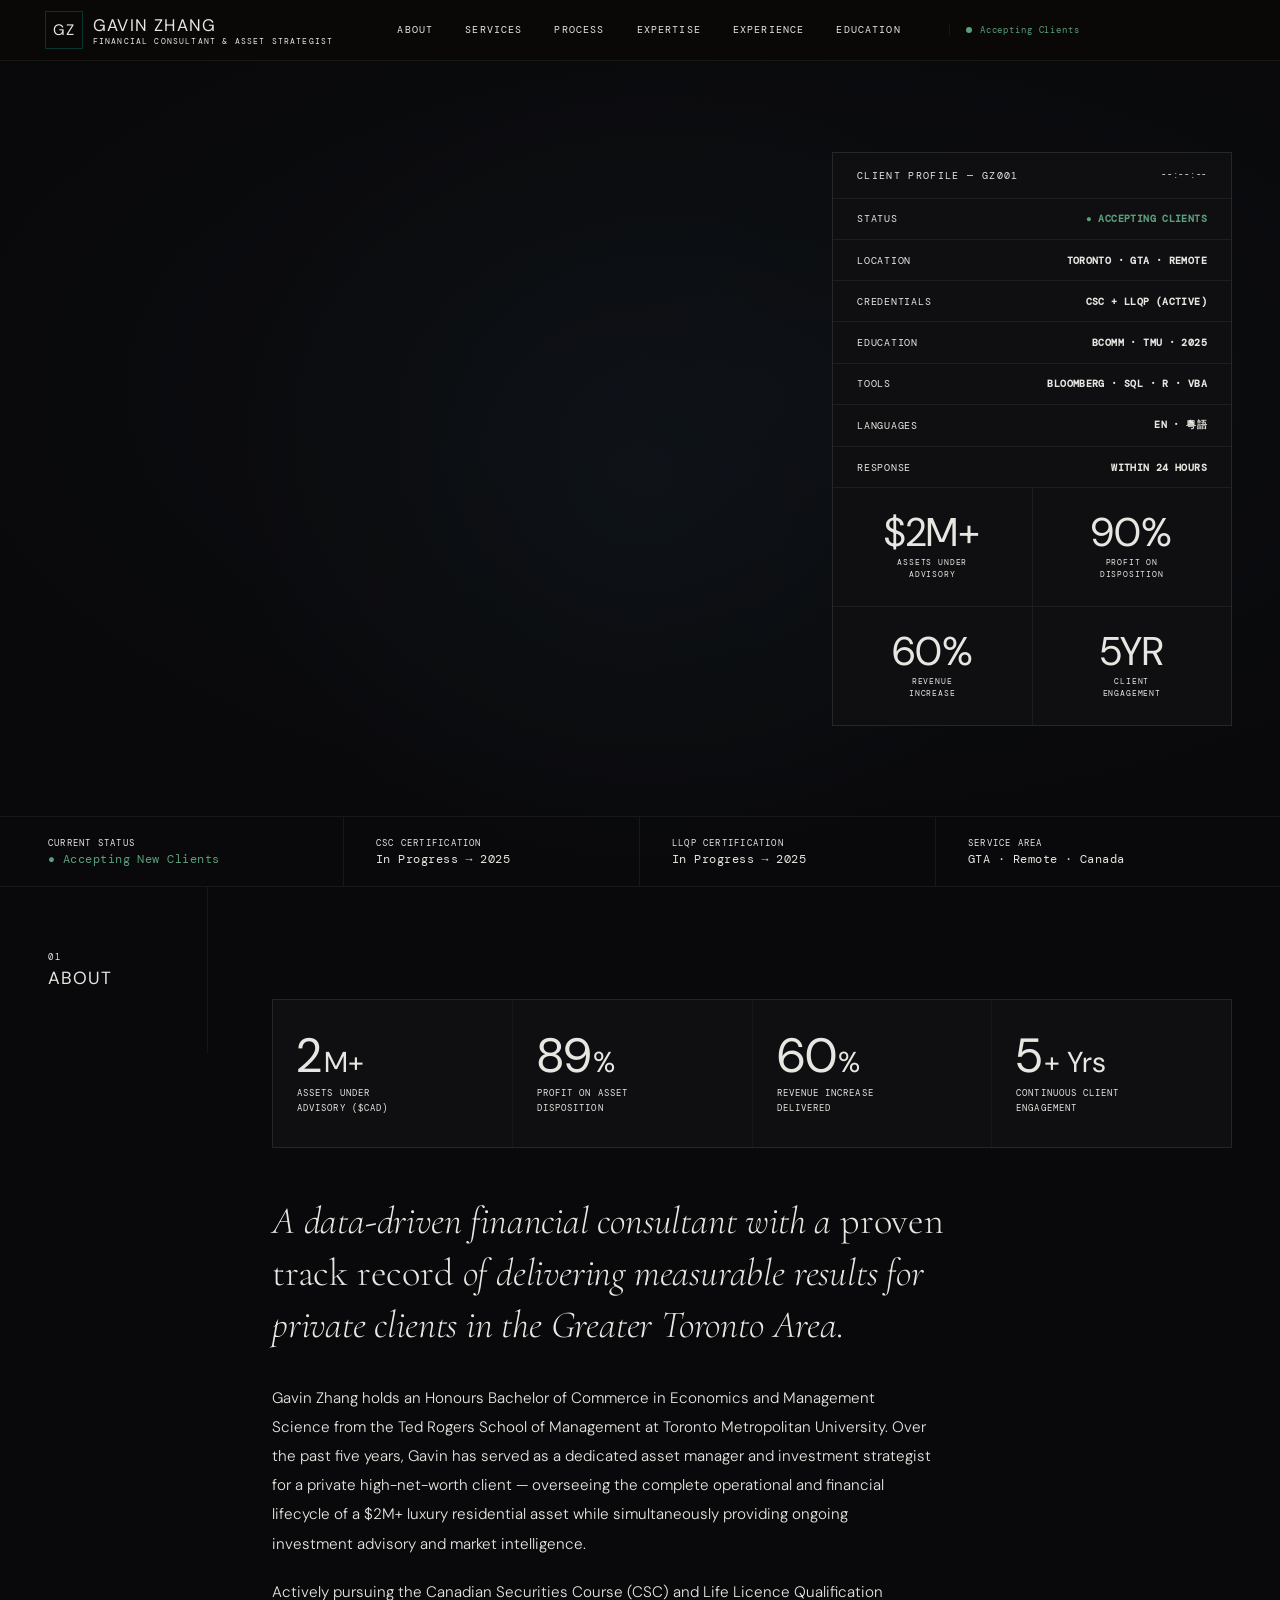
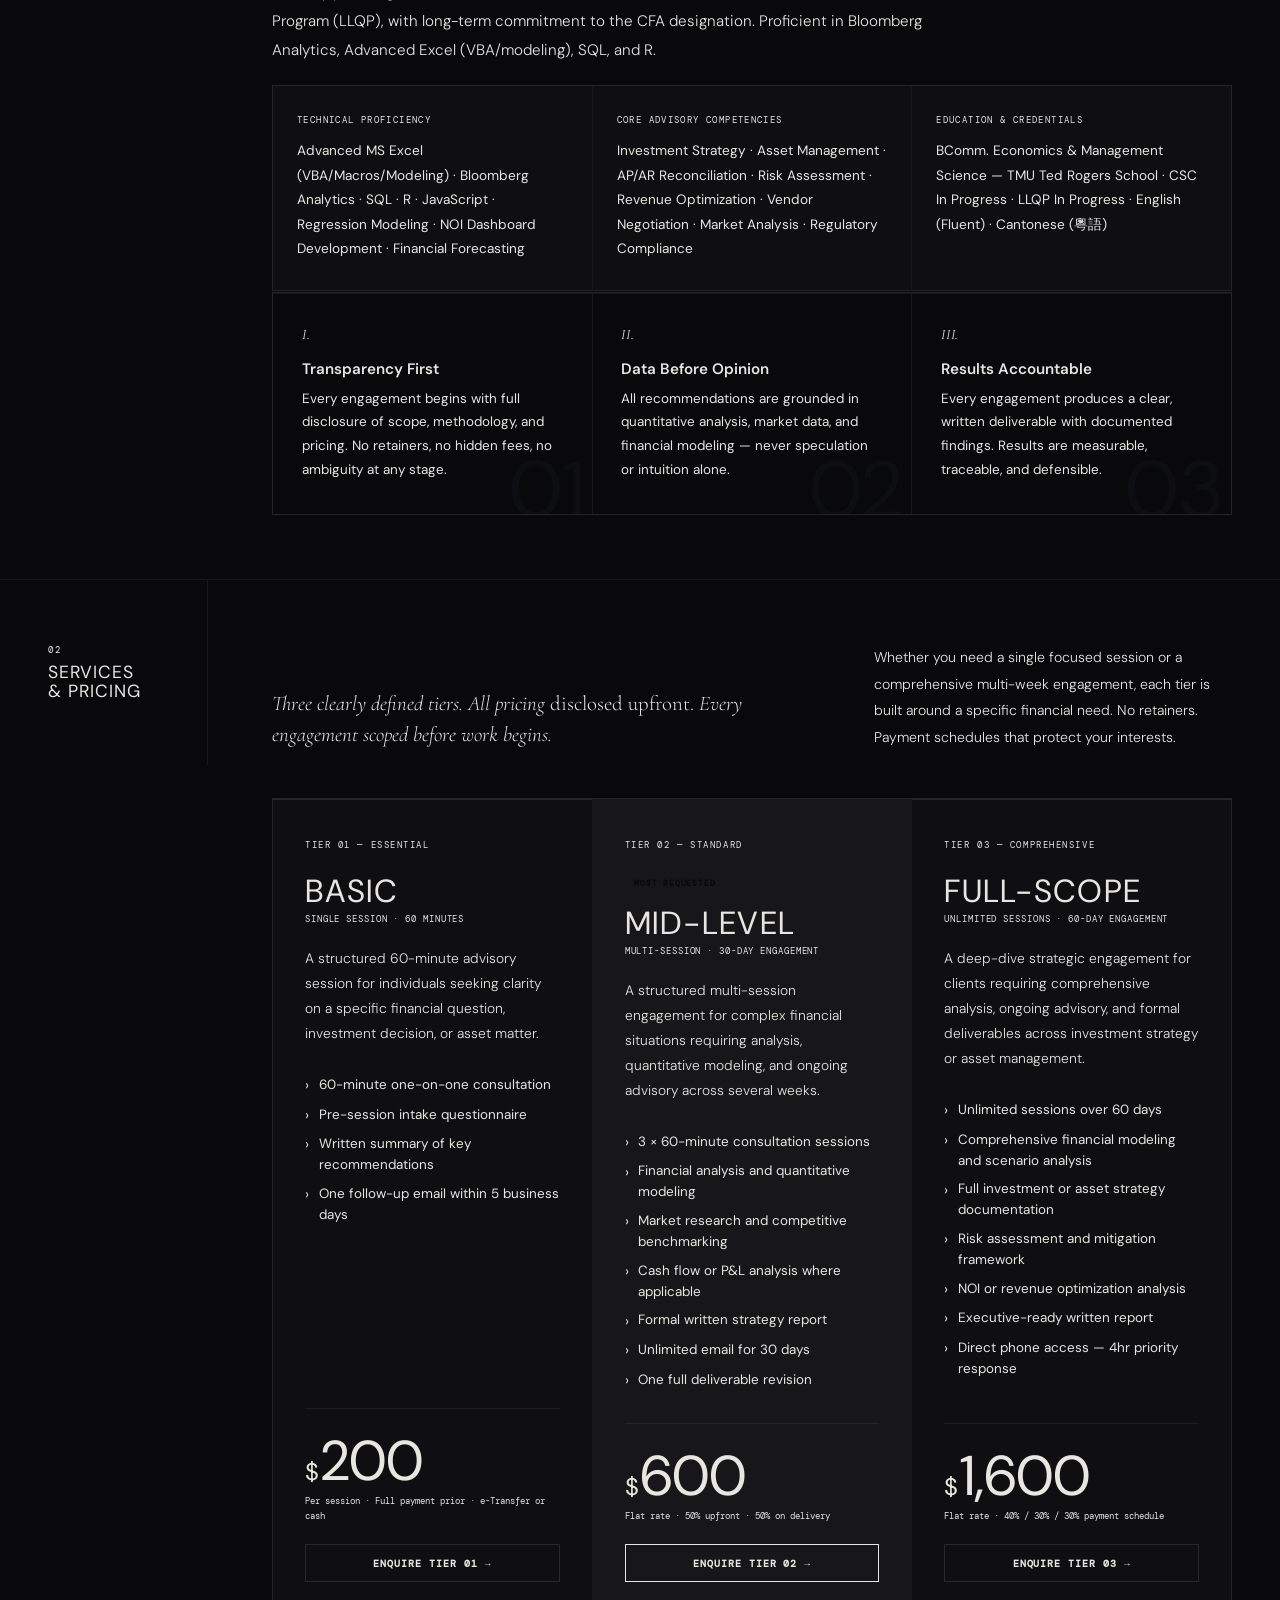
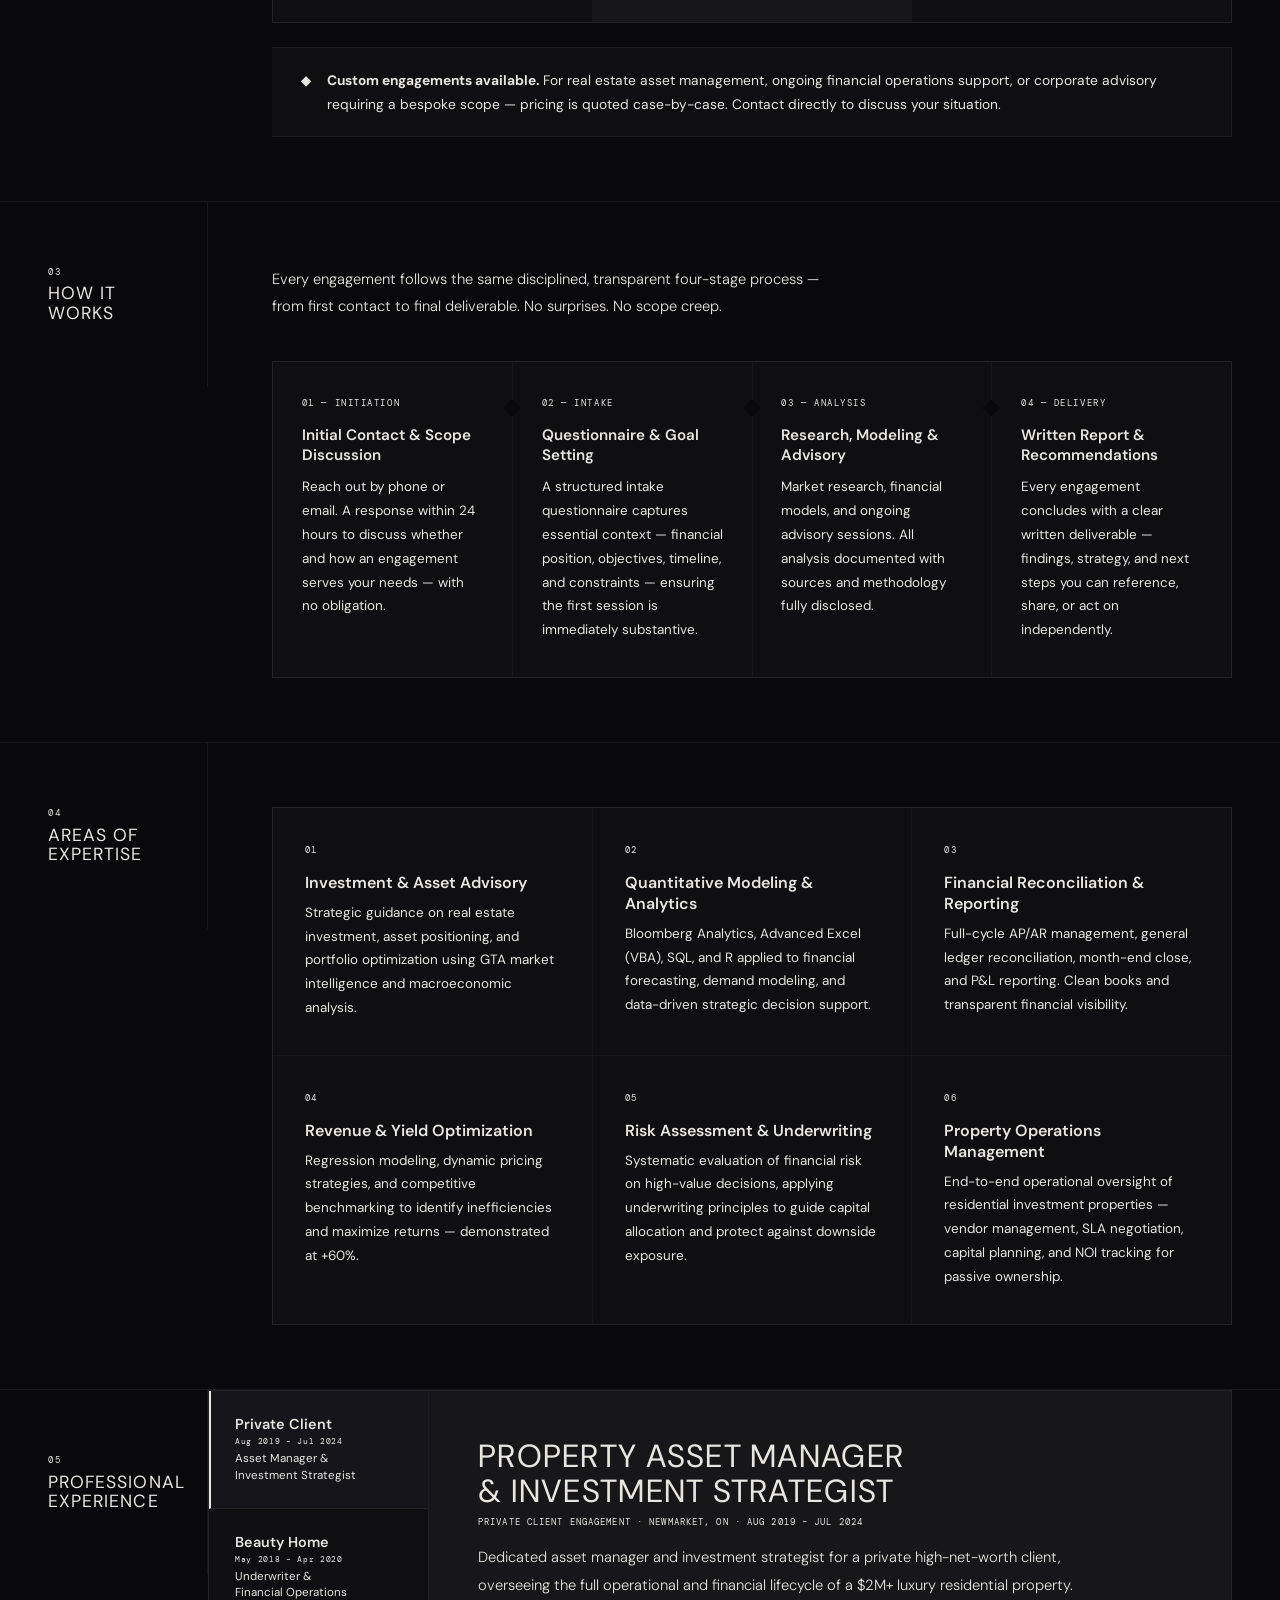
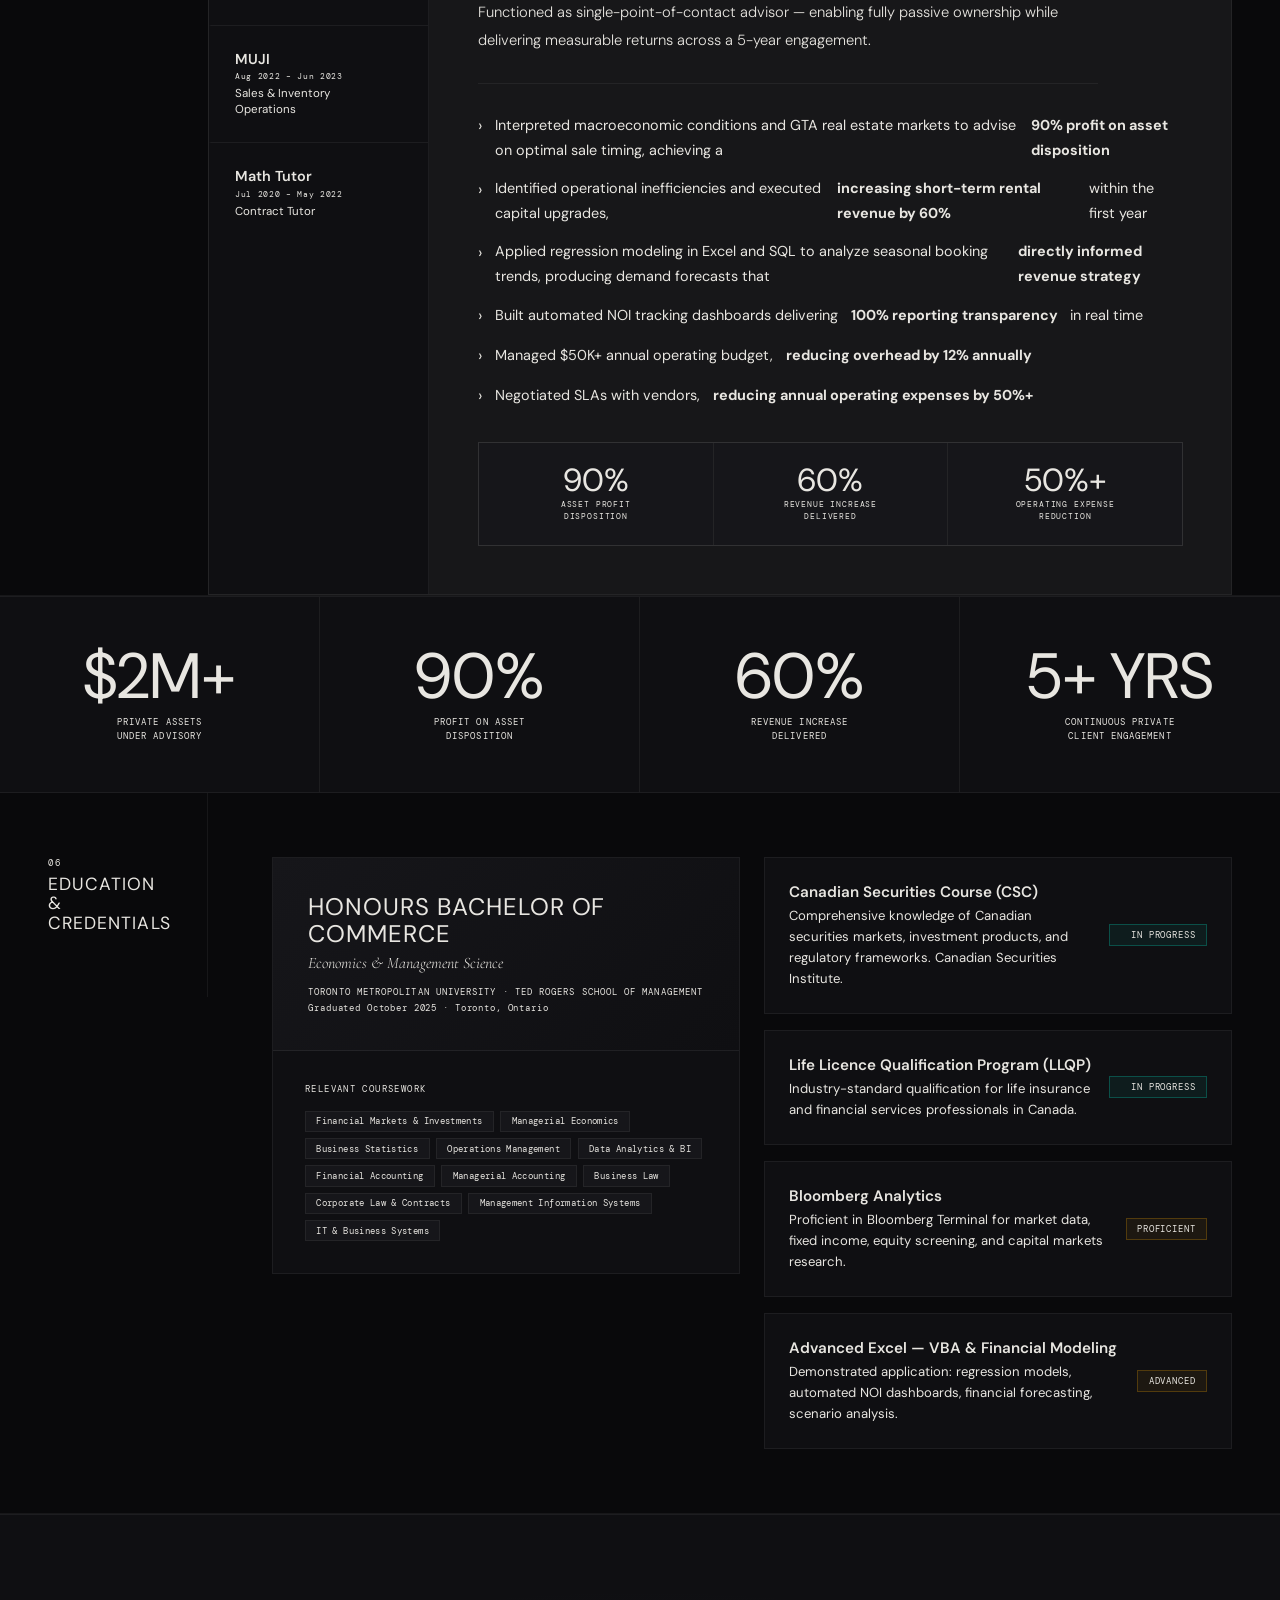
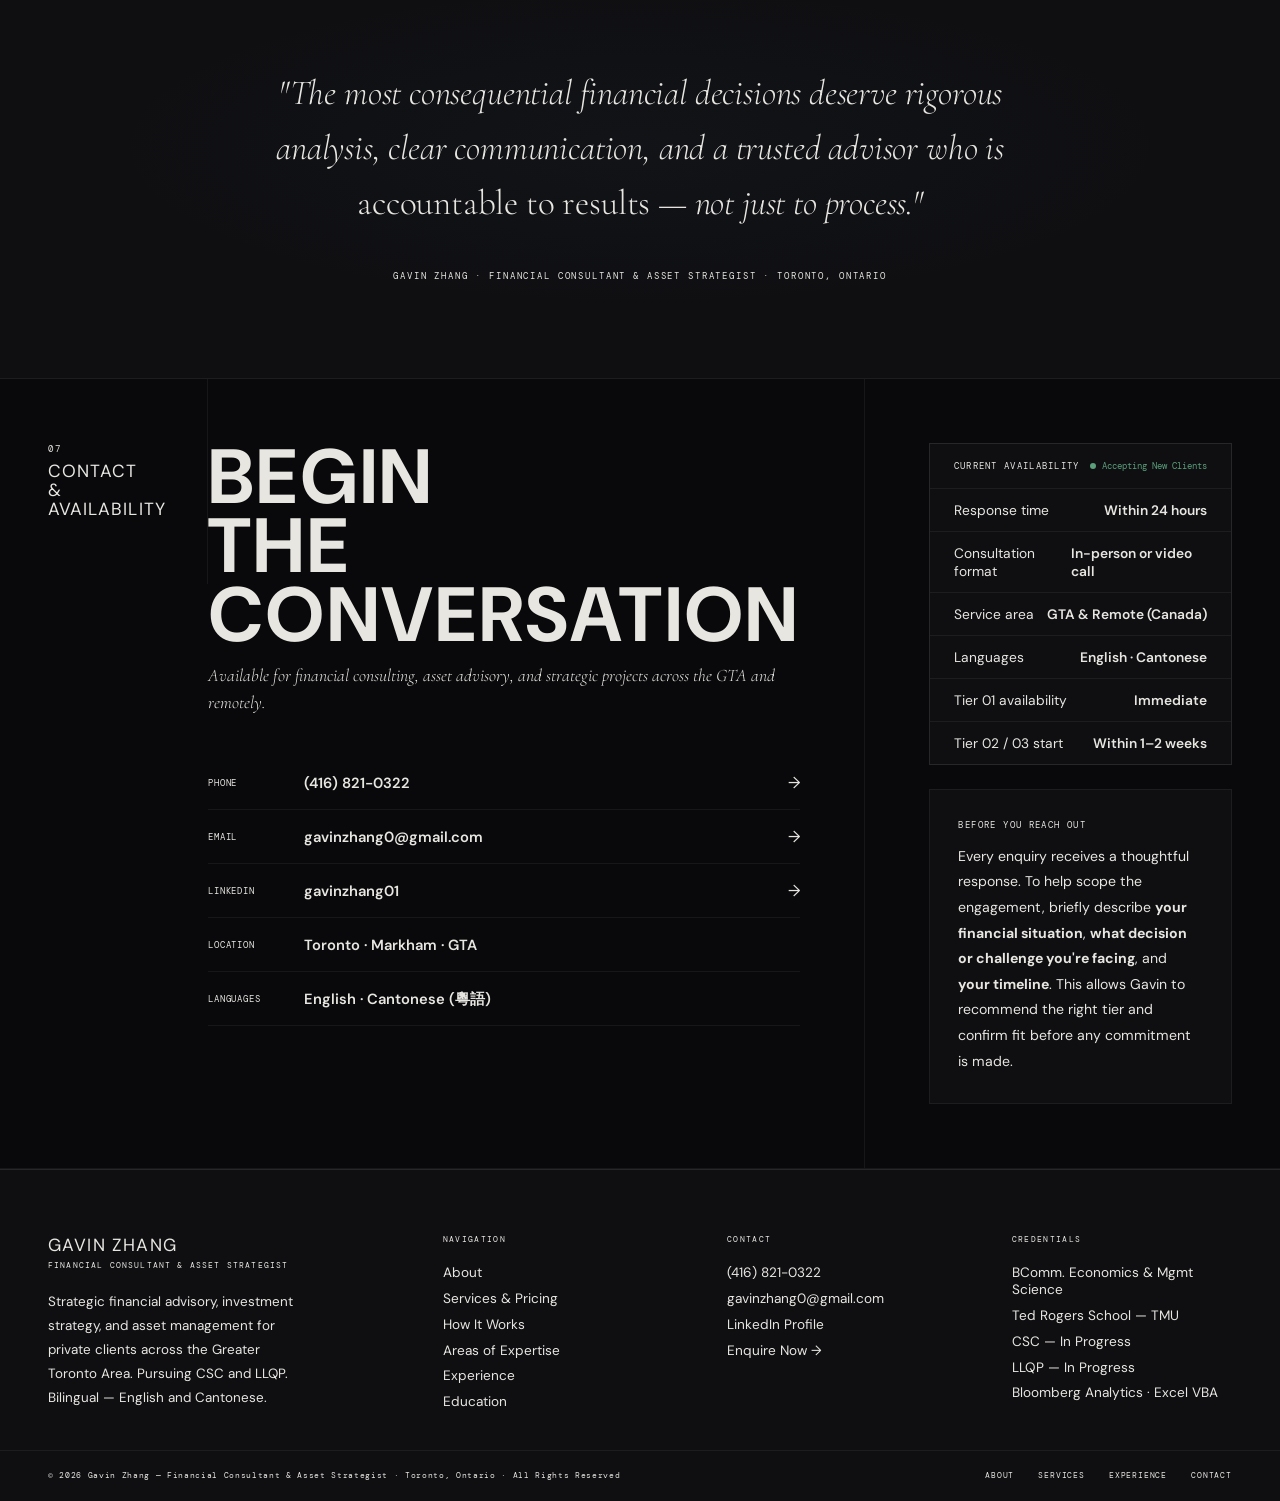
==== commit e44394d9: "Add files via upload" ====
--- a/index.html
+++ b/index.html
@@ -4,1645 +4,1469 @@
 <meta charset="UTF-8">
 <meta name="viewport" content="width=device-width, initial-scale=1.0">
 <title>Gavin Zhang — Financial Consultant & Asset Strategist</title>
-<link href="https://fonts.googleapis.com/css2?family=EB+Garamond:ital,wght@0,400;0,500;0,600;0,700;0,800;1,400;1,500&family=Outfit:wght@300;400;500;600&family=IBM+Plex+Mono:wght@300;400;500&display=swap" rel="stylesheet">
+<link rel="preconnect" href="https://fonts.googleapis.com">
+<link href="https://fonts.googleapis.com/css2?family=Cormorant+Garamond:ital,wght@0,300;0,400;0,500;0,600;1,300;1,400;1,500&family=DM+Sans:ital,opsz,wght@0,9..40,300;0,9..40,400;0,9..40,500;0,9..40,600;1,9..40,300&family=DM+Mono:ital,wght@0,300;0,400;0,500;1,300&display=swap" rel="stylesheet">
 <style>
 :root {
-  --white:    #ffffff;
-  --paper:    #faf9f7;
-  --warm:     #f4f1ec;
-  --border:   #ddd9d2;
-  --ink:      #0f0e0c;
-  --body:     #2a2825;
-  --muted:    #706b62;
-  --faint:    #a09990;
-  --navy:     #0c1f3f;
-  --navy-m:   #163060;
-  --navy-l:   #2a4a7a;
-  --gold:     #9a7c3a;
-  --gold-l:   #c9a84c;
-  --gold-x:   #f0e4c0;
-  --serif:    'EB Garamond', Georgia, serif;
-  --sans:     'Outfit', sans-serif;
-  --mono:     'IBM Plex Mono', monospace;
-}
-
-*, *::before, *::after { margin:0; padding:0; box-sizing:border-box; }
-html { font-size:16px; scroll-behavior:smooth; }
-
-body {
-  font-family: var(--sans);
-  background: var(--white);
-  color: var(--body);
-  overflow-x: hidden;
-  -webkit-font-smoothing: antialiased;
-}
-
-/* ─── ANNOUNCEMENT BAR ─── */
-.announce {
-  background: var(--navy);
-  padding: 0.5rem 3rem;
-  display: flex; align-items: center; justify-content: space-between;
-}
-.announce-left {
-  display: flex; align-items: center; gap: 2rem;
-}
-.announce-item {
-  font-family: var(--mono);
-  font-size: 0.58rem;
-  color: rgba(255,255,255,0.4);
-  letter-spacing: 0.15em;
-  text-transform: uppercase;
-  display: flex; align-items: center; gap: 0.5rem;
-}
-.announce-item.lit { color: var(--gold-l); }
-.announce-dot { width:5px; height:5px; border-radius:50%; background: var(--gold-l); display:inline-block; }
-.announce-right {
-  font-family: var(--mono);
-  font-size: 0.58rem;
-  color: rgba(255,255,255,0.3);
-  letter-spacing: 0.12em;
-}
-
-/* ─── NAV ─── */
-nav {
-  position: sticky; top:0; z-index:300;
-  background: var(--white);
-  border-bottom: 1px solid var(--border);
-  box-shadow: 0 1px 0 var(--border);
-}
-.nav-inner {
-  display: flex; align-items: stretch;
-  height: 68px;
-  max-width: 1400px;
-  margin: 0 auto;
-  padding: 0 3rem;
-}
-.nav-logo {
-  display: flex; align-items: center; gap: 1rem;
-  text-decoration: none;
-  margin-right: auto;
-  padding-right: 2rem;
-}
-.logo-seal {
-  width: 38px; height: 38px;
-  background: var(--navy);
-  display: flex; align-items: center; justify-content: center;
-  flex-shrink: 0;
-  position: relative;
-}
-.logo-seal::after {
-  content: '';
-  position: absolute; inset: 3px;
-  border: 1px solid rgba(201,168,76,0.4);
-}
-.logo-seal span {
-  font-family: var(--serif);
-  font-size: 0.95rem;
-  color: var(--gold-l);
-  font-weight: 600;
-  position: relative; z-index: 1;
-}
-.logo-text-block { line-height: 1.2; }
-.logo-name {
-  font-family: var(--serif);
-  font-size: 1.05rem;
-  color: var(--ink);
-  font-weight: 500;
-  display: block;
-}
-.logo-title {
-  font-family: var(--mono);
-  font-size: 0.55rem;
-  color: var(--muted);
-  letter-spacing: 0.14em;
-  text-transform: uppercase;
-  display: block;
-}
-.nav-menu {
-  display: flex; align-items: stretch; list-style: none; gap: 0;
-}
-.nav-menu a {
-  display: flex; align-items: center;
-  padding: 0 1.4rem;
-  font-family: var(--sans);
-  font-size: 0.82rem;
-  font-weight: 500;
-  color: var(--muted);
-  text-decoration: none;
-  letter-spacing: 0.01em;
-  border-bottom: 2px solid transparent;
-  transition: color 0.15s, border-color 0.15s;
-}
-.nav-menu a:hover { color: var(--ink); border-bottom-color: var(--navy); }
-.nav-menu .btn-nav {
-  background: var(--navy);
-  color: white;
-  border-bottom: 2px solid transparent;
-  padding: 0 1.8rem;
-  font-weight: 600;
-  margin-left: 1rem;
-  letter-spacing: 0.03em;
-}
-.nav-menu .btn-nav:hover { background: var(--navy-m); border-bottom-color: transparent; }
-
-/* ─── HERO ─── */
-.hero {
-  max-width: 1400px;
-  margin: 0 auto;
-  padding: 0 3rem;
-  display: grid;
-  grid-template-columns: 55fr 45fr;
-  min-height: calc(100vh - 98px);
-  gap: 0;
-  border-left: 1px solid var(--border);
-  border-right: 1px solid var(--border);
-}
-
-.hero-main {
-  padding: 6rem 5rem 5rem 0;
-  display: flex;
-  flex-direction: column;
-  justify-content: center;
-  border-right: 1px solid var(--border);
-}
-.hero-label {
-  display: flex; align-items: center; gap: 1rem;
-  margin-bottom: 2.5rem;
-  opacity: 0; animation: A 0.9s ease 0.15s forwards;
-}
-.hero-label-line { width: 30px; height: 1px; background: var(--gold); }
-.hero-label-text {
-  font-family: var(--mono);
-  font-size: 0.62rem;
-  color: var(--gold);
-  letter-spacing: 0.22em;
-  text-transform: uppercase;
-}
-.hero-h1 {
-  font-family: var(--serif);
-  font-size: clamp(3.8rem, 6vw, 6.5rem);
-  font-weight: 500;
-  color: var(--ink);
-  line-height: 0.95;
-  letter-spacing: -0.015em;
-  margin-bottom: 1rem;
-  opacity: 0; animation: A 0.9s ease 0.3s forwards;
-}
-.hero-h1 .italic { font-style: italic; color: var(--navy); }
-.hero-sub-title {
-  font-family: var(--serif);
-  font-size: 1.3rem;
-  font-style: italic;
-  color: var(--muted);
-  margin-bottom: 2.5rem;
-  opacity: 0; animation: A 0.9s ease 0.45s forwards;
-}
-.hero-para {
-  font-size: 1.05rem;
-  color: var(--muted);
-  line-height: 1.85;
-  max-width: 520px;
-  margin-bottom: 3rem;
-  font-weight: 300;
-  opacity: 0; animation: A 0.9s ease 0.6s forwards;
-}
-.hero-actions {
-  display: flex; gap: 1rem; flex-wrap: wrap;
-  opacity: 0; animation: A 0.9s ease 0.75s forwards;
-}
-.btn-solid {
-  padding: 0.85rem 2rem;
-  background: var(--navy);
-  color: white;
-  text-decoration: none;
-  font-family: var(--sans);
-  font-size: 0.85rem;
-  font-weight: 600;
-  letter-spacing: 0.03em;
-  transition: background 0.2s;
-}
-.btn-solid:hover { background: var(--navy-m); }
-.btn-ghost {
-  padding: 0.85rem 2rem;
-  background: transparent;
-  color: var(--navy);
-  text-decoration: none;
-  font-family: var(--sans);
-  font-size: 0.85rem;
-  font-weight: 500;
-  letter-spacing: 0.03em;
-  border: 1px solid var(--border);
-  transition: border-color 0.2s, background 0.2s;
-}
-.btn-ghost:hover { border-color: var(--navy); background: var(--warm); }
-
-.hero-side {
-  padding: 5rem 0 5rem 4rem;
-  display: flex;
-  flex-direction: column;
-  gap: 2rem;
-  opacity: 0; animation: fadeIn 1s ease 0.5s forwards;
-}
-.profile-card {
-  background: var(--navy);
-  padding: 2.5rem;
-  position: relative;
-  overflow: hidden;
-}
-.profile-card::before {
-  content: '';
-  position: absolute; top: 0; left: 0; right: 0;
-  height: 3px;
-  background: linear-gradient(90deg, var(--gold), var(--gold-l), transparent);
-}
-.profile-card::after {
-  content: 'GZ';
-  position: absolute; bottom: -1.5rem; right: 0.5rem;
-  font-family: var(--serif);
-  font-size: 8rem;
-  font-weight: 700;
-  color: rgba(255,255,255,0.03);
-  line-height: 1;
-  pointer-events: none;
-}
-.profile-avatar-row {
-  display: flex; align-items: center; gap: 1.2rem;
-  margin-bottom: 1.8rem;
-  padding-bottom: 1.5rem;
-  border-bottom: 1px solid rgba(255,255,255,0.08);
-}
-.avatar-circle {
-  width: 52px; height: 52px;
-  background: rgba(201,168,76,0.15);
-  border: 1px solid rgba(201,168,76,0.3);
-  border-radius: 50%;
-  display: flex; align-items: center; justify-content: center;
-  font-family: var(--serif);
-  font-size: 1.1rem;
-  color: var(--gold-l);
-  font-weight: 600;
-  flex-shrink: 0;
-}
-.profile-name-block {}
-.p-name {
-  font-family: var(--serif);
-  font-size: 1.1rem;
-  color: white;
-  font-weight: 500;
-  margin-bottom: 0.15rem;
-}
-.p-title {
-  font-family: var(--mono);
-  font-size: 0.58rem;
-  color: rgba(255,255,255,0.4);
-  letter-spacing: 0.12em;
-  text-transform: uppercase;
-}
-.p-stat-grid {
-  display: grid; grid-template-columns: 1fr 1fr;
-  gap: 1.2rem;
-  margin-bottom: 1.8rem;
-  position: relative; z-index: 1;
-}
-.p-stat {}
-.p-stat-num {
-  font-family: var(--serif);
-  font-size: 2rem;
-  font-weight: 600;
-  color: var(--gold-l);
-  line-height: 1;
-  margin-bottom: 0.2rem;
-}
-.p-stat-label {
-  font-family: var(--mono);
-  font-size: 0.55rem;
-  color: rgba(255,255,255,0.35);
-  letter-spacing: 0.1em;
-  text-transform: uppercase;
-  line-height: 1.5;
-}
-.p-tags {
-  display: flex; flex-wrap: wrap; gap: 0.4rem;
-  position: relative; z-index: 1;
-}
-.p-tag {
-  padding: 0.25rem 0.65rem;
-  border: 1px solid rgba(201,168,76,0.2);
-  font-family: var(--mono);
-  font-size: 0.55rem;
-  color: rgba(255,255,255,0.45);
-  letter-spacing: 0.08em;
-  text-transform: uppercase;
-}
-.p-tag.hl { background: rgba(201,168,76,0.12); border-color: rgba(201,168,76,0.35); color: var(--gold-l); }
-
-.contact-quick {
-  background: var(--warm);
-  border: 1px solid var(--border);
-  padding: 1.5rem 2rem;
-}
-.cq-title {
-  font-family: var(--mono);
-  font-size: 0.58rem;
-  color: var(--faint);
-  letter-spacing: 0.15em;
-  text-transform: uppercase;
-  margin-bottom: 1rem;
-}
-.cq-item {
-  display: flex; align-items: center; justify-content: space-between;
-  padding: 0.6rem 0;
-  border-bottom: 1px solid var(--border);
-  text-decoration: none;
-  transition: padding-left 0.2s;
-}
-.cq-item:last-child { border-bottom: none; }
-.cq-item:hover { padding-left: 0.4rem; }
-.cq-k { font-family: var(--mono); font-size: 0.58rem; color: var(--faint); letter-spacing: 0.1em; text-transform: uppercase; }
-.cq-v { font-size: 0.88rem; font-weight: 500; color: var(--ink); }
-.cq-arr { color: var(--navy-l); font-size: 0.85rem; }
-
-@keyframes A { from{opacity:0;transform:translateY(16px)} to{opacity:1;transform:translateY(0)} }
-@keyframes fadeIn { from{opacity:0} to{opacity:1} }
-
-/* ─── DIVIDER BAR ─── */
-.divider-bar {
-  background: var(--warm);
-  border-top: 1px solid var(--border);
-  border-bottom: 1px solid var(--border);
-  padding: 1rem 3rem;
-  display: flex; align-items: center; gap: 3rem;
-  overflow: hidden;
-}
-.divider-item {
-  display: flex; align-items: center; gap: 0.7rem;
-  font-family: var(--mono);
-  font-size: 0.62rem;
-  color: var(--muted);
-  letter-spacing: 0.1em;
-  text-transform: uppercase;
-  white-space: nowrap;
-  flex-shrink: 0;
-}
-.divider-sep { width: 1px; height: 16px; background: var(--border); flex-shrink: 0; }
-
-/* ─── CONTENT WRAPPER ─── */
-.content-wrap {
-  max-width: 1400px;
-  margin: 0 auto;
-  padding: 0 3rem;
-  border-left: 1px solid var(--border);
-  border-right: 1px solid var(--border);
-}
-
-/* ─── STANDARD SECTION ─── */
-.std-section {
-  display: grid;
-  grid-template-columns: 200px 1fr;
-  border-bottom: 1px solid var(--border);
-}
-.std-sidebar {
-  padding: 3.5rem 2rem 3.5rem 0;
-  border-right: 1px solid var(--border);
-  background: var(--paper);
-  display: flex; flex-direction: column; gap: 0.4rem;
-}
-.std-num {
-  font-family: var(--mono);
-  font-size: 0.58rem;
-  color: var(--faint);
-  letter-spacing: 0.18em;
-}
-.std-heading {
-  font-family: var(--serif);
-  font-size: 1.2rem;
-  color: var(--ink);
-  font-weight: 500;
-  line-height: 1.3;
-}
-.std-body { padding: 3.5rem 0 3.5rem 3.5rem; }
-
-/* ─── ABOUT ─── */
-.about-lede {
-  font-family: var(--serif);
-  font-size: 1.5rem;
-  font-weight: 400;
-  color: var(--ink);
-  line-height: 1.55;
-  max-width: 700px;
-  margin-bottom: 2rem;
-  letter-spacing: -0.005em;
-}
-.about-lede em { font-style: italic; color: var(--navy); }
-.about-body-text {
-  font-size: 1rem;
-  color: var(--muted);
-  line-height: 1.9;
-  max-width: 660px;
-  margin-bottom: 1.2rem;
-  font-weight: 300;
-}
-.about-cols {
-  display: grid; grid-template-columns: 1fr 1fr;
-  gap: 3rem; margin-top: 3rem;
-  padding-top: 2.5rem;
-  border-top: 1px solid var(--border);
-}
-.about-col-title {
-  font-family: var(--mono);
-  font-size: 0.6rem;
-  color: var(--faint);
-  letter-spacing: 0.16em;
-  text-transform: uppercase;
-  margin-bottom: 1rem;
-}
-.about-col-body {
-  font-size: 0.9rem;
-  color: var(--body);
-  line-height: 1.8;
-}
-.about-values {
-  margin-top: 3rem; padding-top: 2.5rem;
-  border-top: 1px solid var(--border);
-  display: grid; grid-template-columns: repeat(3, 1fr);
-  gap: 0;
-  border: 1px solid var(--border);
-}
-.value-cell {
-  padding: 1.8rem 1.5rem;
-  border-right: 1px solid var(--border);
-}
-.value-cell:last-child { border-right: none; }
-.value-num {
-  font-family: var(--mono);
-  font-size: 0.55rem;
-  color: var(--gold);
-  letter-spacing: 0.15em;
-  margin-bottom: 0.6rem;
-}
-.value-title {
-  font-family: var(--serif);
-  font-size: 1.05rem;
-  color: var(--ink);
-  font-weight: 500;
-  margin-bottom: 0.4rem;
-}
-.value-desc {
-  font-size: 0.82rem;
-  color: var(--muted);
-  line-height: 1.75;
-}
-
-/* ─── SERVICES ─── */
-.services-intro-row {
-  display: grid; grid-template-columns: 1fr 1fr;
-  gap: 4rem; margin-bottom: 2.5rem;
-}
-.services-lede {
-  font-family: var(--serif);
-  font-size: 1.3rem;
-  color: var(--ink);
-  line-height: 1.5;
-  font-weight: 400;
-}
-.services-lede em { font-style: italic; color: var(--navy); }
-.services-sub {
-  font-size: 0.95rem;
-  color: var(--muted);
-  line-height: 1.85;
-  font-weight: 300;
-}
-
-.svc-grid {
-  display: grid; grid-template-columns: repeat(3, 1fr);
-  gap: 0;
-  border: 1px solid var(--border);
-}
-.svc-card {
-  padding: 2.8rem 2.2rem;
-  border-right: 1px solid var(--border);
-  position: relative;
-  transition: background 0.2s;
-  display: flex; flex-direction: column;
-}
-.svc-card:last-child { border-right: none; }
-.svc-card:hover { background: var(--warm); }
-.svc-card.rec { background: var(--navy); border-color: var(--navy); }
-.svc-card.rec:hover { background: var(--navy-m); }
-.svc-card::before {
-  content: '';
-  position: absolute; top: 0; left: 0; right: 0;
-  height: 2px;
-  background: var(--gold);
-  transform: scaleX(0); transform-origin: left;
-  transition: transform 0.3s;
-}
-.svc-card:not(.rec):hover::before { transform: scaleX(1); }
-.svc-card.rec::before { transform: scaleX(1); background: var(--gold-l); }
-
-.svc-tier-label {
-  font-family: var(--mono);
-  font-size: 0.58rem;
-  color: var(--faint);
-  letter-spacing: 0.18em;
-  text-transform: uppercase;
-  margin-bottom: 1.5rem;
-}
-.svc-card.rec .svc-tier-label { color: rgba(255,255,255,0.35); }
-.svc-badge {
-  display: inline-block;
-  padding: 0.2rem 0.6rem;
-  background: var(--gold-x);
-  font-family: var(--mono);
-  font-size: 0.55rem;
-  color: var(--gold);
-  letter-spacing: 0.1em;
-  text-transform: uppercase;
-  margin-bottom: 1rem;
-  align-self: flex-start;
-}
-.svc-title-lg {
-  font-family: var(--serif);
-  font-size: 1.8rem;
-  font-weight: 500;
-  color: var(--ink);
-  line-height: 1.15;
-  margin-bottom: 0.35rem;
-}
-.svc-card.rec .svc-title-lg { color: white; }
-.svc-scope {
-  font-family: var(--mono);
-  font-size: 0.58rem;
-  color: var(--navy-l);
-  letter-spacing: 0.1em;
-  text-transform: uppercase;
-  margin-bottom: 1.2rem;
-}
-.svc-card.rec .svc-scope { color: rgba(255,255,255,0.4); }
-.svc-para {
-  font-size: 0.88rem;
-  color: var(--muted);
-  line-height: 1.82;
-  margin-bottom: 1.8rem;
-  font-weight: 300;
-}
-.svc-card.rec .svc-para { color: rgba(255,255,255,0.55); }
-.svc-items {
-  list-style: none; flex: 1;
-  display: flex; flex-direction: column; gap: 0.55rem;
-  margin-bottom: 2rem;
-}
-.svc-items li {
-  font-size: 0.85rem;
-  color: var(--body);
-  display: flex; gap: 0.6rem;
-  align-items: flex-start; line-height: 1.55;
-}
-.svc-card.rec .svc-items li { color: rgba(255,255,255,0.7); }
-.svc-items li::before {
-  content: '—';
-  color: var(--gold);
-  font-size: 0.7rem;
-  flex-shrink: 0;
-  margin-top: 0.1rem;
-}
-.svc-card.rec .svc-items li::before { color: rgba(201,168,76,0.5); }
-.svc-bottom {
-  margin-top: auto;
-  padding-top: 1.5rem;
-  border-top: 1px solid var(--border);
-}
-.svc-card.rec .svc-bottom { border-color: rgba(255,255,255,0.1); }
-.svc-price-row {
-  display: flex; align-items: flex-end; gap: 1rem;
-  justify-content: space-between; margin-bottom: 1.2rem;
-}
-.svc-price-lg {
-  font-family: var(--serif);
-  font-size: 3rem;
-  font-weight: 600;
-  color: var(--ink);
-  line-height: 1;
-}
-.svc-card.rec .svc-price-lg { color: white; }
-.svc-price-lg sup { font-size: 1.3rem; vertical-align: super; }
-.svc-price-detail {
-  font-size: 0.75rem;
-  color: var(--muted);
-  line-height: 1.65;
-  text-align: right;
-}
-.svc-card.rec .svc-price-detail { color: rgba(255,255,255,0.35); }
-.svc-cta-btn {
-  display: block; text-align: center;
-  padding: 0.75rem;
-  font-family: var(--sans);
-  font-size: 0.8rem;
-  font-weight: 600;
-  letter-spacing: 0.04em;
-  text-decoration: none;
-  border: 1px solid var(--ink);
-  color: var(--ink);
-  transition: all 0.2s;
-}
-.svc-cta-btn:hover { background: var(--ink); color: white; }
-.svc-card.rec .svc-cta-btn {
-  border-color: rgba(255,255,255,0.25); color: white;
-}
-.svc-card.rec .svc-cta-btn:hover { background: rgba(255,255,255,0.1); }
-
-.custom-note {
-  margin-top: 1.5rem;
-  padding: 1.2rem 1.8rem;
-  background: var(--warm);
-  border: 1px solid var(--border);
-  border-left: 3px solid var(--navy);
-  display: flex; align-items: flex-start; gap: 1.2rem;
-  font-size: 0.88rem;
-  color: var(--muted);
-  line-height: 1.75;
-}
-.custom-note strong { color: var(--ink); }
-
-/* ─── HOW IT WORKS ─── */
-.process-grid {
-  display: grid; grid-template-columns: repeat(4, 1fr);
-  gap: 0;
-  border: 1px solid var(--border);
-}
-.process-step {
-  padding: 2.2rem 1.8rem;
-  border-right: 1px solid var(--border);
-  position: relative;
-}
-.process-step:last-child { border-right: none; }
-.process-step::after {
-  content: '';
-  position: absolute; top: 2.6rem; right: -1px;
-  width: 10px; height: 10px;
-  background: var(--navy);
-  border-radius: 50%;
-  transform: translateX(50%);
-  z-index: 1;
-}
-.process-step:last-child::after { display: none; }
-.ps-num {
-  font-family: var(--mono);
-  font-size: 0.58rem;
-  color: var(--gold);
-  letter-spacing: 0.18em;
-  margin-bottom: 1rem;
-}
-.ps-title {
-  font-family: var(--serif);
-  font-size: 1.1rem;
-  color: var(--ink);
-  font-weight: 500;
-  margin-bottom: 0.6rem;
-  line-height: 1.3;
-}
-.ps-desc {
-  font-size: 0.85rem;
-  color: var(--muted);
-  line-height: 1.78;
-}
-
-/* ─── EXPERTISE ─── */
-.expertise-grid {
-  display: grid; grid-template-columns: repeat(2, 1fr);
-  gap: 0;
-  border: 1px solid var(--border);
-}
-.exp-area {
-  padding: 2.2rem 2rem;
-  border-right: 1px solid var(--border);
-  border-bottom: 1px solid var(--border);
-}
-.exp-area:nth-child(2n) { border-right: none; }
-.exp-area:nth-child(5),
-.exp-area:nth-child(6) { border-bottom: none; }
-.ea-icon { font-size: 1.4rem; margin-bottom: 0.8rem; display: block; }
-.ea-title {
-  font-family: var(--serif);
-  font-size: 1.05rem;
-  color: var(--ink);
-  font-weight: 500;
-  margin-bottom: 0.5rem;
-}
-.ea-desc {
-  font-size: 0.85rem;
-  color: var(--muted);
-  line-height: 1.78;
-}
-
-/* ─── EXPERIENCE ─── */
-.exp-tabs-layout {
-  display: grid; grid-template-columns: 220px 1fr;
-  gap: 0;
-  border: 1px solid var(--border);
-}
-.etabs {
-  border-right: 1px solid var(--border);
-  display: flex; flex-direction: column;
-}
-.etab {
-  padding: 1.5rem 1.5rem;
-  cursor: pointer;
-  border-bottom: 1px solid var(--border);
-  transition: background 0.15s;
-  border-left: 3px solid transparent;
-}
-.etab:last-child { border-bottom: none; }
-.etab:hover { background: var(--warm); }
-.etab.on { background: var(--navy); border-left-color: var(--gold-l); }
-.etab-co {
-  font-size: 0.9rem;
-  font-weight: 500;
-  color: var(--ink);
-  margin-bottom: 0.2rem;
-  line-height: 1.3;
-}
-.etab.on .etab-co { color: white; }
-.etab-yr {
-  font-family: var(--mono);
-  font-size: 0.55rem;
-  color: var(--faint);
-  letter-spacing: 0.08em;
-}
-.etab.on .etab-yr { color: rgba(255,255,255,0.4); }
-.etab-role {
-  font-family: var(--mono);
-  font-size: 0.55rem;
-  color: var(--faint);
-  letter-spacing: 0.06em;
-  margin-top: 0.2rem;
-  line-height: 1.4;
-}
-.etab.on .etab-role { color: rgba(255,255,255,0.35); }
-
-.epanel-wrap { padding: 2.8rem 3rem; }
-.epanel { display: none; }
-.epanel.on { display: block; }
-.ep-role {
-  font-family: var(--serif);
-  font-size: 1.8rem;
-  font-weight: 500;
-  color: var(--ink);
-  line-height: 1.15;
-  margin-bottom: 0.4rem;
-}
-.ep-co {
-  font-family: var(--mono);
-  font-size: 0.6rem;
-  color: var(--navy-l);
-  letter-spacing: 0.12em;
-  text-transform: uppercase;
-  margin-bottom: 0.3rem;
-}
-.ep-desc {
-  font-size: 0.95rem;
-  color: var(--muted);
-  line-height: 1.88;
-  max-width: 600px;
-  padding-bottom: 1.8rem;
-  border-bottom: 1px solid var(--border);
-  margin-bottom: 1.8rem;
-  font-weight: 300;
-}
-.ep-desc + .ep-desc { margin-top: -1rem; }
-.ep-bullets { list-style: none; display: flex; flex-direction: column; gap: 0.85rem; }
-.ep-bullets li {
-  font-size: 0.92rem;
-  color: var(--body);
-  display: flex; gap: 0.8rem;
-  align-items: flex-start; line-height: 1.72;
-}
-.ep-bullets li::before {
-  content: '—';
-  color: var(--gold);
-  flex-shrink: 0;
-  font-size: 0.75rem;
-  margin-top: 0.2rem;
-}
-.ep-hl { font-weight: 600; color: var(--navy); }
-.ep-metrics {
-  display: grid; grid-template-columns: repeat(3, 1fr);
-  gap: 1px;
-  background: var(--border);
-  border: 1px solid var(--border);
-  margin-top: 2rem;
-}
-.ep-metric {
-  background: var(--paper);
-  padding: 1.2rem 1.5rem;
-  text-align: center;
-}
-.ep-m-num {
-  font-family: var(--serif);
-  font-size: 1.8rem;
-  font-weight: 600;
-  color: var(--navy);
-  line-height: 1;
-  margin-bottom: 0.25rem;
-}
-.ep-m-label {
-  font-family: var(--mono);
-  font-size: 0.55rem;
-  color: var(--faint);
-  letter-spacing: 0.1em;
-  text-transform: uppercase;
-  line-height: 1.5;
-}
-
-/* ─── EDUCATION ─── */
-.edu-layout {
-  display: grid; grid-template-columns: 1fr 1fr;
-  gap: 3rem; align-items: start;
-}
-.edu-card {
-  border: 1px solid var(--border);
-  overflow: hidden;
-}
-.edu-card-top {
-  background: var(--navy);
-  padding: 2rem;
-  position: relative;
-}
-.edu-card-top::after {
-  content: '';
-  position: absolute; top: 0; left: 0; right: 0;
-  height: 2px;
-  background: linear-gradient(90deg, var(--gold-l), transparent);
-}
-.edu-degree {
-  font-family: var(--serif);
-  font-size: 1.15rem;
-  color: white;
-  font-weight: 500;
-  line-height: 1.3;
-  margin-bottom: 0.3rem;
-}
-.edu-major {
-  font-family: var(--serif);
-  font-size: 0.95rem;
-  font-style: italic;
-  color: rgba(255,255,255,0.55);
-  margin-bottom: 0.8rem;
-}
-.edu-school {
-  font-family: var(--mono);
-  font-size: 0.58rem;
-  color: var(--gold-l);
-  letter-spacing: 0.12em;
-  text-transform: uppercase;
-}
-.edu-year {
-  font-family: var(--mono);
-  font-size: 0.58rem;
-  color: rgba(255,255,255,0.3);
-  letter-spacing: 0.1em;
-  margin-top: 0.3rem;
-}
-.edu-card-body { padding: 1.8rem 2rem; }
-.edu-course-title {
-  font-family: var(--mono);
-  font-size: 0.58rem;
-  color: var(--faint);
-  letter-spacing: 0.16em;
-  text-transform: uppercase;
-  margin-bottom: 1rem;
-}
-.course-chips { display: flex; flex-wrap: wrap; gap: 0.4rem; }
-.course-chip {
-  padding: 0.25rem 0.65rem;
-  background: var(--warm);
-  border: 1px solid var(--border);
-  font-size: 0.75rem;
-  color: var(--body);
-}
-.cert-stack { display: flex; flex-direction: column; gap: 1rem; }
-.cert-item {
-  border: 1px solid var(--border);
-  padding: 1.5rem;
-  display: grid; grid-template-columns: 1fr auto;
-  gap: 1rem; align-items: center;
-}
-.cert-name {
-  font-family: var(--serif);
-  font-size: 1rem;
-  color: var(--ink);
-  font-weight: 500;
-  margin-bottom: 0.2rem;
-}
-.cert-body-text { font-size: 0.82rem; color: var(--muted); line-height: 1.6; }
-.cert-status {
-  font-family: var(--mono);
-  font-size: 0.58rem;
-  padding: 0.3rem 0.7rem;
-  letter-spacing: 0.1em;
-  text-transform: uppercase;
-  white-space: nowrap;
-  display: flex; align-items: center; gap: 0.4rem;
-}
-.cert-status.active {
-  background: rgba(26,48,96,0.08);
-  color: var(--navy);
-  border: 1px solid rgba(26,48,96,0.2);
-}
-.cert-status.active::before {
-  content: '';
-  width: 6px; height: 6px;
-  background: var(--navy);
-  border-radius: 50%;
-}
-
-/* ─── METRICS BAND ─── */
-.metrics-band {
-  background: var(--navy);
-  display: grid; grid-template-columns: repeat(4, 1fr);
-}
-.met {
-  padding: 3.2rem 2rem;
-  text-align: center;
-  border-right: 1px solid rgba(255,255,255,0.07);
-}
-.met:last-child { border-right: none; }
-.met-num {
-  font-family: var(--serif);
-  font-size: 3.5rem;
-  font-weight: 600;
-  color: white;
-  line-height: 1;
-  margin-bottom: 0.4rem;
-}
-.met-label {
-  font-family: var(--mono);
-  font-size: 0.58rem;
-  color: rgba(255,255,255,0.35);
-  letter-spacing: 0.12em;
-  text-transform: uppercase;
-  line-height: 1.6;
-}
-
-/* ─── TESTIMONIAL / STATEMENT ─── */
-.statement-section {
-  background: var(--warm);
-  border-top: 1px solid var(--border);
-  border-bottom: 1px solid var(--border);
-  padding: 5rem 3rem;
-  text-align: center;
-}
-.statement-quote {
-  font-family: var(--serif);
-  font-size: clamp(1.5rem, 3vw, 2.2rem);
-  font-style: italic;
-  color: var(--ink);
-  line-height: 1.55;
-  max-width: 760px;
-  margin: 0 auto 1.5rem;
-  font-weight: 400;
-}
-.statement-quote em { font-style: normal; color: var(--navy); font-weight: 600; }
-.statement-attr {
-  font-family: var(--mono);
-  font-size: 0.62rem;
-  color: var(--faint);
-  letter-spacing: 0.18em;
-  text-transform: uppercase;
-}
-
-/* ─── CONTACT ─── */
-.contact-layout {
-  display: grid; grid-template-columns: 1fr 1fr;
-  gap: 0;
-}
-.contact-l {
-  padding: 4rem 4rem 4rem 0;
-  border-right: 1px solid var(--border);
-}
-.contact-heading {
-  font-family: var(--serif);
-  font-size: clamp(2.5rem, 4.5vw, 4rem);
-  font-weight: 500;
-  color: var(--ink);
-  line-height: 1.05;
-  letter-spacing: -0.015em;
-  margin-bottom: 0.8rem;
-}
-.contact-heading em { font-style: italic; color: var(--navy); }
-.contact-sub {
-  font-size: 1rem;
-  color: var(--muted);
-  line-height: 1.85;
-  max-width: 440px;
-  margin-bottom: 3rem;
-  font-weight: 300;
-}
-.contact-rows { display: flex; flex-direction: column; }
-.c-row {
-  display: grid; grid-template-columns: 100px 1fr auto;
-  align-items: center; gap: 1rem;
-  padding: 1.1rem 0;
-  border-bottom: 1px solid var(--border);
-  text-decoration: none;
-  transition: background 0.15s, padding-left 0.2s;
-}
-.c-row:hover { padding-left: 0.5rem; }
-.c-key {
-  font-family: var(--mono);
-  font-size: 0.58rem;
-  color: var(--faint);
-  letter-spacing: 0.12em;
-  text-transform: uppercase;
-}
-.c-val { font-size: 0.95rem; font-weight: 500; color: var(--ink); }
-.c-arr { color: var(--navy-l); }
-
-.contact-r {
-  padding: 4rem 0 4rem 4rem;
-  display: flex; flex-direction: column; gap: 2rem;
-}
-.avail-card {
-  background: var(--navy);
-  padding: 2.5rem;
-  position: relative;
-}
-.avail-card::before {
-  content: '';
-  position: absolute; top: 0; left: 0; right: 0;
-  height: 2px;
-  background: linear-gradient(90deg, var(--gold-l), transparent);
-}
-.avail-title-bar {
-  display: flex; align-items: center; justify-content: space-between;
-  margin-bottom: 1.5rem; padding-bottom: 1rem;
-  border-bottom: 1px solid rgba(255,255,255,0.08);
-}
-.avail-title {
-  font-family: var(--mono);
-  font-size: 0.6rem;
-  color: rgba(255,255,255,0.35);
-  letter-spacing: 0.16em;
-  text-transform: uppercase;
-}
-.avail-status {
-  display: flex; align-items: center; gap: 0.4rem;
-  font-family: var(--mono);
-  font-size: 0.58rem;
-  color: #6ee7b7;
-  letter-spacing: 0.1em;
-}
-.avail-status::before {
-  content: '';
-  width: 6px; height: 6px;
-  background: #6ee7b7;
-  border-radius: 50%;
-  animation: pulse 2s ease-in-out infinite;
-}
-@keyframes pulse { 0%,100%{opacity:1} 50%{opacity:0.4} }
-.avail-rows {}
-.avail-r {
-  display: flex; justify-content: space-between; align-items: center;
-  padding: 0.75rem 0;
-  border-bottom: 1px solid rgba(255,255,255,0.05);
-  font-size: 0.88rem;
-}
-.avail-r:last-child { border-bottom: none; }
-.avail-k { color: rgba(255,255,255,0.4); }
-.avail-v { color: white; font-weight: 500; }
-
-.engagement-note {
-  background: var(--warm);
-  border: 1px solid var(--border);
-  padding: 2rem;
-}
-.en-title {
-  font-family: var(--mono);
-  font-size: 0.58rem;
-  color: var(--faint);
-  letter-spacing: 0.15em;
-  text-transform: uppercase;
-  margin-bottom: 1rem;
-}
-.en-body {
-  font-size: 0.9rem;
-  color: var(--muted);
-  line-height: 1.8;
-}
-.en-body strong { color: var(--ink); }
-
-/* ─── FOOTER ─── */
-.footer-top {
-  background: var(--ink);
-  padding: 3rem;
-  display: grid; grid-template-columns: 1fr 1fr 1fr;
-  gap: 3rem;
-  max-width: 1400px; margin: 0 auto;
-  padding-left: 3rem; padding-right: 3rem;
-  border-left: 1px solid rgba(255,255,255,0.05);
-  border-right: 1px solid rgba(255,255,255,0.05);
-}
-.ft-brand { }
-.ft-brand-name {
-  font-family: var(--serif);
-  font-size: 1.1rem;
-  color: white;
-  margin-bottom: 0.3rem;
-}
-.ft-brand-title {
-  font-family: var(--mono);
-  font-size: 0.55rem;
-  color: rgba(255,255,255,0.25);
-  letter-spacing: 0.14em;
-  text-transform: uppercase;
-  margin-bottom: 1rem;
-}
-.ft-brand-desc {
-  font-size: 0.82rem;
-  color: rgba(255,255,255,0.3);
-  line-height: 1.75;
-  max-width: 260px;
-}
-.ft-col-title {
-  font-family: var(--mono);
-  font-size: 0.58rem;
-  color: rgba(255,255,255,0.25);
-  letter-spacing: 0.16em;
-  text-transform: uppercase;
-  margin-bottom: 1.2rem;
-}
-.ft-links { display: flex; flex-direction: column; gap: 0.5rem; }
-.ft-link {
-  font-size: 0.88rem;
-  color: rgba(255,255,255,0.45);
-  text-decoration: none;
-  transition: color 0.15s;
-}
-.ft-link:hover { color: white; }
-.footer-bottom {
-  background: #0a0a09;
-  padding: 1.2rem 3rem;
-  display: flex; justify-content: space-between; align-items: center;
-  max-width: 1400px; margin: 0 auto;
-}
-.fb-copy {
-  font-family: var(--mono);
-  font-size: 0.55rem;
-  color: rgba(255,255,255,0.2);
-  letter-spacing: 0.1em;
-}
-.fb-links { display: flex; gap: 1.5rem; }
-.fb-links a {
-  font-family: var(--mono);
-  font-size: 0.55rem;
-  color: rgba(255,255,255,0.2);
-  text-decoration: none;
-  letter-spacing: 0.1em;
-  text-transform: uppercase;
-  transition: color 0.15s;
-}
-.fb-links a:hover { color: rgba(255,255,255,0.6); }
-
-/* ─── REVEAL ─── */
-.reveal {
-  opacity: 0; transform: translateY(22px);
-  transition: opacity 0.75s ease, transform 0.75s ease;
-}
-.reveal.on { opacity: 1; transform: translateY(0); }
-
-/* ─── RESPONSIVE ─── */
-@media (max-width: 960px) {
-  .hero { grid-template-columns: 1fr; }
-  .hero-main { padding: 4rem 1.5rem 3rem; border-right: none; border-bottom: 1px solid var(--border); }
-  .hero-side { padding: 3rem 1.5rem; }
-  .content-wrap { padding: 0 1.5rem; }
-  .std-section { grid-template-columns: 1fr; }
-  .std-sidebar { border-right: none; border-bottom: 1px solid var(--border); padding: 2rem 1.5rem 1.5rem; }
-  .std-body { padding: 2rem 1.5rem; }
-  .svc-grid { grid-template-columns: 1fr; }
-  .svc-card { border-right: none; border-bottom: 1px solid var(--border); }
-  .about-cols { grid-template-columns: 1fr; gap: 2rem; }
-  .about-values { grid-template-columns: 1fr; }
-  .value-cell { border-right: none; }
-  .expertise-grid { grid-template-columns: 1fr; }
-  .exp-area { border-right: none; }
-  .process-grid { grid-template-columns: 1fr 1fr; }
-  .process-step:nth-child(2) { border-right: none; }
-  .exp-tabs-layout { grid-template-columns: 1fr; }
-  .etabs { flex-direction: row; overflow-x: auto; border-right: none; border-bottom: 1px solid var(--border); }
-  .etab { border-bottom: none; border-right: 1px solid var(--border); white-space: nowrap; border-left: none; border-top: 3px solid transparent; }
-  .etab.on { border-top-color: var(--gold-l); border-left: none; }
-  .epanel-wrap { padding: 2rem 1.5rem; }
-  .edu-layout { grid-template-columns: 1fr; }
-  .contact-layout { grid-template-columns: 1fr; }
-  .contact-l { border-right: none; border-bottom: 1px solid var(--border); padding: 3rem 1.5rem; }
-  .contact-r { padding: 3rem 1.5rem; }
-  .services-intro-row { grid-template-columns: 1fr; gap: 1.5rem; }
-  .metrics-band { grid-template-columns: repeat(2, 1fr); }
-  .footer-top { grid-template-columns: 1fr; padding: 2.5rem 1.5rem; gap: 2rem; }
-  .footer-bottom { flex-direction: column; gap: 0.8rem; padding: 1.2rem 1.5rem; text-align: center; }
-  .nav-inner { padding: 0 1.5rem; }
-  .divider-bar { padding: 0.8rem 1.5rem; overflow-x: auto; }
-  .announce { padding: 0.5rem 1.5rem; flex-direction: column; gap: 0.3rem; align-items: flex-start; }
-  .ep-metrics { grid-template-columns: 1fr 1fr; }
-  .profile-card { order: -1; }
+  --bg:      #09090b;
+  --bg2:     #0f0f12;
+  --bg3:     #16161a;
+  --bg4:     #1e1e24;
+  --surface: rgba(255,255,255,0.03);
+  --border:  rgba(255,255,255,0.06);
+  --border2: rgba(255,255,255,0.1);
+  --ink:     #e8e6e1;
+  --ink2:    rgba(232,230,225,0.55);
+  --ink3:    rgba(232,230,225,0.28);
+  --ink4:    rgba(232,230,225,0.1);
+  --accent:  #7b9db8;
+  --accent2: #5f85a0;
+  --accent3: rgba(123,157,184,0.07);
+  --gold:    #c9a96e;
+  --gold2:   rgba(201,169,110,0.12);
+  --green:   #5a9e7a;
+  --red:     #b05555;
+  --serif:   'Cormorant Garamond', Georgia, serif;
+  --sans:    'DM Sans', system-ui, sans-serif;
+  --mono:    'DM Mono', monospace;
+  --r1: cubic-bezier(0.22,1,0.36,1);
+  --r2: cubic-bezier(0.25,0.46,0.45,0.94);
+}
+
+/* reset */
+*,*::before,*::after{margin:0;padding:0;box-sizing:border-box}
+html{font-size:16px;scroll-behavior:smooth}
+body{
+  font-family:var(--sans);
+  background:var(--bg);
+  color:var(--ink);
+  overflow-x:hidden;
+  -webkit-font-smoothing:antialiased;
+  -moz-osx-font-smoothing:grayscale;
+}
+::selection{background:var(--accent);color:#fff}
+a{text-decoration:none;color:inherit}
+button{border:none;background:none;cursor:pointer;font-family:inherit}
+
+
+
+/* scroll progress */
+#prog{
+  position:fixed;top:0;left:0;z-index:9000;
+  height:1px;width:0;
+  background:var(--accent);
+  transition:width 0.06s linear;
+}
+
+
+
+/* ═══════════════════════════════════════════════
+   NAV
+═══════════════════════════════════════════════ */
+nav{
+  position:sticky;top:0;z-index:500;
+  background:rgba(10,9,7,0.92);
+  backdrop-filter:blur(24px);
+  -webkit-backdrop-filter:blur(24px);
+  border-bottom:1px solid var(--border);
+}
+.nav-wrap{
+  max-width:1440px;margin:0 auto;
+  padding:0 3rem;
+  display:flex;align-items:center;
+  height:60px;gap:2rem;
+}
+.nav-logo{display:flex;align-items:center;gap:0.8rem;margin-right:auto}
+.logo-box{
+  width:32px;height:32px;
+  border:1px solid var(--cyan);
+  display:flex;align-items:center;justify-content:center;
+  font-family:var(--display);
+  font-size:0.95rem;
+  color:var(--cyan);
+  letter-spacing:0.05em;
+  position:relative;
+}
+.logo-box::before{
+  content:'';
+  position:absolute;inset:-3px;
+  border:1px solid rgba(0,229,200,0.2);
+}
+.logo-name{
+  font-family:var(--display);
+  font-size:1.05rem;
+  color:var(--white);
+  letter-spacing:0.08em;
+}
+.logo-sep{color:var(--border2);margin:0 0.1rem}
+.logo-title{
+  font-family:var(--mono);
+  font-size:0.52rem;
+  color:var(--white3);
+  letter-spacing:0.14em;
+  text-transform:uppercase;
+}
+.nav-menu{
+  display:flex;align-items:center;
+  list-style:none;gap:0;
+  height:100%;
+}
+.nav-menu a{
+  display:flex;align-items:center;
+  padding:0 1rem;height:100%;
+  font-family:var(--mono);
+  font-size:0.6rem;
+  color:var(--white3);
+  letter-spacing:0.12em;
+  text-transform:uppercase;
+  border-bottom:1px solid transparent;
+  transition:color 0.2s,border-color 0.2s;
+}
+.nav-menu a:hover,.nav-menu a.on{
+  color:var(--cyan);
+  border-bottom-color:var(--cyan);
+}
+.nav-cta{
+  padding:0.5rem 1.2rem;
+  background:var(--cyan);
+  color:var(--bg)!important;
+  font-family:var(--mono)!important;
+  font-size:0.6rem!important;
+  font-weight:700;
+  letter-spacing:0.14em;
+  border:none!important;
+  transition:background 0.2s!important;
+}
+.nav-cta:hover{background:var(--cyan2)!important}
+.nav-status{
+  display:flex;align-items:center;gap:0.5rem;
+  font-family:var(--mono);font-size:0.55rem;
+  color:var(--green);letter-spacing:0.1em;
+  padding:0 1rem;
+  border-left:1px solid var(--border);
+}
+.status-dot{
+  width:6px;height:6px;border-radius:50%;
+  background:var(--green);
+  animation:pulse 2s ease infinite;
+}
+@keyframes pulse{0%,100%{opacity:1}50%{opacity:0.4}}
+
+/* ═══════════════════════════════════════════════
+   HERO
+═══════════════════════════════════════════════ */
+.hero{
+  min-height:calc(100vh - 92px);
+  display:grid;
+  grid-template-rows:1fr auto;
+  position:relative;
+  overflow:hidden;
+  border-bottom:1px solid var(--border);
+}
+
+/* Background gradient — subtle depth */
+.hero-grid-bg{
+  position:absolute;inset:0;
+  background:radial-gradient(ellipse 100% 80% at 60% 40%, rgba(74,127,165,0.04) 0%, transparent 70%);
+}
+
+/* Radial glow */
+.hero-glow{
+  position:absolute;
+  width:900px;height:900px;
+  background:radial-gradient(circle,rgba(74,127,165,0.05) 0%,transparent 65%);
+  top:50%;left:50%;
+  transform:translate(-50%,-50%);
+  pointer-events:none;
+}
+
+.hero-main{
+  position:relative;z-index:1;
+  max-width:1440px;margin:0 auto;width:100%;
+  padding:0 3rem;
+  display:grid;
+  grid-template-columns:1fr 400px;
+  align-items:center;
+  gap:4rem;
+  padding-top:4rem;
+  padding-bottom:4rem;
+}
+
+/* Left column */
+.hero-left{}
+.h-kicker{
+  display:flex;align-items:center;gap:1rem;
+  margin-bottom:2.5rem;
+  opacity:0;animation:fadeUp 1s var(--ease2) 0.1s forwards;
+}
+.kicker-line{width:24px;height:1px;background:var(--cyan)}
+.kicker-text{
+  font-family:var(--mono);font-size:0.6rem;
+  color:var(--cyan);letter-spacing:0.24em;text-transform:uppercase;
+}
+
+.hero-headline{
+  font-family:var(--display);
+  font-size:clamp(3.5rem,6.5vw,7rem);
+  line-height:0.9;
+  letter-spacing:0.02em;
+  color:var(--white);
+  margin-bottom:0;
+  opacity:0;animation:fadeUp 1s var(--ease2) 0.25s forwards;
+}
+.hero-headline .line-italic{
+  font-family:var(--serif);
+  font-style:italic;
+  font-weight:200;
+  font-size:0.55em;
+  color:var(--white2);
+  display:block;
+  letter-spacing:0;
+  line-height:1.3;
+  margin-top:0.3rem;
+}
+.hero-headline .cyan{color:var(--cyan)}
+
+.hero-rule{
+  display:flex;align-items:center;gap:1rem;
+  margin:2.5rem 0;
+  opacity:0;animation:fadeUp 1s var(--ease2) 0.4s forwards;
+}
+.hero-rule-line{flex:1;height:1px;background:var(--border2)}
+.hero-rule-diamond{
+  width:6px;height:6px;
+  background:var(--cyan);
+  transform:rotate(45deg);flex-shrink:0;
+}
+
+.hero-desc{
+  font-size:1rem;color:var(--white2);
+  line-height:1.95;max-width:500px;
+  font-weight:300;
+  opacity:0;animation:fadeUp 1s var(--ease2) 0.55s forwards;
+  letter-spacing:0.01em;
+}
+
+.hero-btns{
+  display:flex;gap:1rem;margin-top:3rem;
+  opacity:0;animation:fadeUp 1s var(--ease2) 0.7s forwards;
+}
+.btn-cyan{
+  padding:0.85rem 2rem;
+  background:var(--cyan);color:var(--bg);
+  font-family:var(--mono);font-size:0.65rem;font-weight:700;
+  letter-spacing:0.12em;text-transform:uppercase;
+  display:inline-flex;align-items:center;gap:0.6rem;
+  transition:background 0.2s,transform 0.2s;
+  position:relative;overflow:hidden;
+}
+.btn-cyan::before{
+  content:'';
+  position:absolute;inset:0;
+  background:linear-gradient(90deg,transparent,rgba(255,255,255,0.2),transparent);
+  transform:translateX(-100%);
+  transition:transform 0.5s;
+}
+.btn-cyan:hover::before{transform:translateX(100%)}
+.btn-cyan:hover{background:var(--cyan2);transform:translateY(-1px)}
+.btn-border{
+  padding:0.85rem 2rem;
+  background:transparent;
+  border:1px solid var(--border2);
+  color:var(--white2);
+  font-family:var(--mono);font-size:0.65rem;font-weight:400;
+  letter-spacing:0.12em;text-transform:uppercase;
+  display:inline-flex;align-items:center;gap:0.6rem;
+  transition:border-color 0.2s,color 0.2s;
+}
+.btn-border:hover{border-color:var(--cyan);color:var(--cyan)}
+
+/* Right column — data panel */
+.hero-panel{
+  opacity:0;animation:fadeIn 1.2s ease 0.6s forwards;
+}
+.data-panel{
+  background:var(--bg2);
+  border:1px solid var(--border2);
+  position:relative;overflow:hidden;
+}
+.data-panel::before{
+  content:'';
+  position:absolute;top:0;left:0;right:0;height:1px;
+  background:linear-gradient(90deg,var(--cyan),rgba(0,229,200,0.3),transparent);
+}
+.dp-header{
+  padding:1rem 1.5rem;
+  border-bottom:1px solid var(--border);
+  display:flex;align-items:center;justify-content:space-between;
+}
+.dp-title{
+  font-family:var(--mono);font-size:0.6rem;
+  color:var(--cyan);letter-spacing:0.14em;text-transform:uppercase;
+}
+.dp-time{
+  font-family:var(--mono);font-size:0.58rem;
+  color:var(--white3);letter-spacing:0.08em;
+  id:clock-display;
+}
+.dp-row{
+  display:flex;align-items:center;justify-content:space-between;
+  padding:0.85rem 1.5rem;
+  border-bottom:1px solid var(--border);
+  transition:background 0.15s;
+}
+.dp-row:last-child{border-bottom:none}
+.dp-row:hover{background:rgba(255,255,255,0.02)}
+.dp-k{
+  font-family:var(--mono);font-size:0.6rem;
+  color:var(--white3);letter-spacing:0.08em;
+}
+.dp-v{
+  font-family:var(--mono);font-size:0.6rem;
+  color:var(--white);font-weight:700;letter-spacing:0.04em;
+}
+.dp-v.cyan{color:var(--cyan)}
+.dp-v.green{color:var(--green)}
+.dp-v.amber{color:var(--amber)}
+.dp-stat-grid{
+  display:grid;grid-template-columns:1fr 1fr;
+  gap:1px;background:var(--border);
+}
+.dp-stat{
+  padding:1.5rem;background:var(--bg2);text-align:center;
+}
+.dp-stat-n{
+  font-family:var(--display);font-size:2.5rem;
+  color:var(--cyan);line-height:1;margin-bottom:0.3rem;
+}
+.dp-stat-l{
+  font-family:var(--mono);font-size:0.52rem;
+  color:var(--white3);letter-spacing:0.1em;
+  text-transform:uppercase;line-height:1.5;
+}
+
+@keyframes fadeUp{from{opacity:0;transform:translateY(16px)}to{opacity:1;transform:translateY(0)}}
+@keyframes fadeIn{from{opacity:0}to{opacity:1}}
+
+/* Hero bottom strip */
+.hero-bottom{
+  position:relative;z-index:1;
+  border-top:1px solid var(--border);
+  max-width:1440px;margin:0 auto;width:100%;
+  padding:0 3rem;
+  display:grid;grid-template-columns:repeat(4,1fr);
+  gap:0;
+}
+.hb-item{
+  padding:1.2rem 0;
+  border-right:1px solid var(--border);
+  display:flex;flex-direction:column;gap:0.2rem;
+  padding-right:2rem;
+}
+.hb-item:last-child{border-right:none;padding-right:0}
+.hb-item:not(:first-child){padding-left:2rem}
+.hb-label{
+  font-family:var(--mono);font-size:0.54rem;
+  color:var(--white4);letter-spacing:0.14em;text-transform:uppercase;
+}
+.hb-val{
+  font-family:var(--mono);font-size:0.72rem;
+  color:var(--white2);letter-spacing:0.04em;
+}
+.hb-val.live{color:var(--green)}
+
+/* ═══════════════════════════════════════════════
+   SECTION SYSTEM
+═══════════════════════════════════════════════ */
+.section{
+  border-bottom:1px solid var(--border);
+}
+.section-inner{
+  max-width:1440px;margin:0 auto;
+  padding:0 3rem;
+  display:grid;
+  grid-template-columns:160px 1fr;
+  gap:0;
+}
+.sec-label{
+  padding:4rem 2rem 4rem 0;
+  border-right:1px solid var(--border);
+  display:flex;flex-direction:column;gap:0.4rem;
+  position:sticky;top:60px;align-self:start;
+}
+.sec-num{
+  font-family:var(--mono);font-size:0.54rem;
+  color:var(--cyan);letter-spacing:0.2em;
+}
+.sec-name{
+  font-family:var(--display);font-size:1.1rem;
+  color:var(--white);letter-spacing:0.06em;
+  line-height:1.1;
+}
+.sec-body{padding:4rem 0 4rem 4rem}
+
+/* ═══════════════════════════════════════════════
+   ABOUT
+═══════════════════════════════════════════════ */
+.about-headline{
+  font-family:var(--serif);
+  font-size:clamp(1.8rem,3vw,2.8rem);
+  font-weight:300;font-style:italic;
+  color:var(--white);
+  line-height:1.35;
+  max-width:700px;
+  margin-bottom:2rem;
+  letter-spacing:-0.005em;
+}
+.about-headline em{
+  font-style:normal;
+  color:var(--cyan);
+  font-weight:300;
+}
+.about-p{
+  font-size:0.95rem;color:var(--white2);
+  line-height:1.92;max-width:660px;
+  font-weight:300;margin-bottom:1.2rem;
+}
+
+/* Stat counters */
+.counter-strip{
+  display:grid;grid-template-columns:repeat(4,1fr);
+  gap:1px;background:var(--border);
+  border:1px solid var(--border);
+  margin:3rem 0;
+}
+.cnt{
+  background:var(--bg2);
+  padding:2rem 1.5rem;
+  position:relative;overflow:hidden;
+  transition:background 0.2s;
+}
+.cnt:hover{background:var(--bg3)}
+.cnt::before{
+  content:'';
+  position:absolute;top:0;left:0;right:0;height:1px;
+  background:var(--cyan);
+  transform:scaleX(0);transform-origin:left;
+  transition:transform 0.5s var(--ease2);
+}
+.cnt.fired::before{transform:scaleX(1)}
+.cnt-num{
+  font-family:var(--display);
+  font-size:3rem;
+  color:var(--cyan);
+  line-height:1;margin-bottom:0.4rem;
+  display:flex;align-items:baseline;gap:0.1rem;
+}
+.cnt-suf{font-size:1.8rem}
+.cnt-label{
+  font-family:var(--mono);font-size:0.56rem;
+  color:var(--white3);letter-spacing:0.12em;
+  text-transform:uppercase;line-height:1.6;
+}
+
+/* About grid */
+.about-grid{
+  display:grid;grid-template-columns:repeat(3,1fr);
+  gap:1px;background:var(--border);
+  border:1px solid var(--border);
+}
+.ag-cell{
+  background:var(--bg2);
+  padding:1.8rem 1.5rem;
+  transition:background 0.2s;
+}
+.ag-cell:hover{background:var(--bg3)}
+.ag-label{
+  font-family:var(--mono);font-size:0.54rem;
+  color:var(--cyan);letter-spacing:0.16em;
+  text-transform:uppercase;margin-bottom:0.8rem;
+}
+.ag-body{font-size:0.85rem;color:var(--white2);line-height:1.8}
+
+/* Pillars */
+.pillars{
+  display:grid;grid-template-columns:repeat(3,1fr);
+  gap:1px;background:var(--border);
+  border:1px solid var(--border);
+  margin-top:1px;
+}
+.pillar{
+  background:var(--bg);
+  padding:2rem 1.8rem;
+  border-top:1px solid var(--border);
+  transition:background 0.2s;
+  position:relative;overflow:hidden;
+}
+.pillar::after{
+  content:attr(data-num);
+  position:absolute;bottom:-1rem;right:0.5rem;
+  font-family:var(--display);font-size:5rem;
+  color:rgba(74,127,165,0.05);
+  line-height:1;pointer-events:none;
+}
+.pillar:hover{background:var(--bg2)}
+.pillar-icon{
+  font-family:var(--serif);
+  font-size:0.9rem;
+  font-style:italic;
+  color:var(--cyan);
+  margin-bottom:1rem;
+  letter-spacing:0.05em;
+}
+.pillar-title{
+  font-family:var(--sans);font-size:0.95rem;
+  font-weight:600;color:var(--white);margin-bottom:0.45rem;
+}
+.pillar-desc{font-size:0.84rem;color:var(--white2);line-height:1.78}
+
+/* ═══════════════════════════════════════════════
+   SERVICES
+═══════════════════════════════════════════════ */
+.svc-intro-row{
+  display:grid;grid-template-columns:1.2fr 0.8fr;
+  gap:4rem;margin-bottom:3rem;align-items:end;
+}
+.svc-lede{
+  font-family:var(--serif);font-size:1.3rem;
+  font-style:italic;font-weight:300;
+  color:var(--white);line-height:1.5;
+}
+.svc-lede em{font-style:normal;color:var(--cyan)}
+.svc-sub{
+  font-size:0.88rem;color:var(--white2);
+  line-height:1.88;font-weight:300;
+}
+.svc-grid{
+  display:grid;grid-template-columns:repeat(3,1fr);
+  gap:1px;background:var(--border);
+  border:1px solid var(--border);
+}
+.svc-card{
+  background:var(--bg2);
+  padding:2.5rem 2rem;
+  display:flex;flex-direction:column;
+  position:relative;overflow:hidden;
+  transition:background 0.25s;
+}
+.svc-card:hover{background:var(--bg3)}
+.svc-card.rec{background:var(--cyan3);border-left:1px solid var(--cyan)}
+.svc-card.rec:hover{background:rgba(0,229,200,0.12)}
+
+.svc-top-accent{
+  position:absolute;top:0;left:0;right:0;height:1px;
+  background:var(--border2);
+  transition:background 0.3s;
+}
+.svc-card:hover .svc-top-accent{background:var(--cyan)}
+.svc-card.rec .svc-top-accent{background:var(--cyan)}
+
+.svc-tier{
+  font-family:var(--mono);font-size:0.54rem;
+  color:var(--white3);letter-spacing:0.18em;
+  text-transform:uppercase;margin-bottom:1.5rem;
+}
+.svc-card.rec .svc-tier{color:var(--cyan)}
+.rec-badge{
+  display:inline-block;
+  padding:0.18rem 0.6rem;
+  background:var(--cyan);color:var(--bg);
+  font-family:var(--mono);font-size:0.5rem;
+  font-weight:700;letter-spacing:0.1em;
+  text-transform:uppercase;margin-bottom:1rem;
+  align-self:flex-start;
+}
+.svc-name{
+  font-family:var(--display);
+  font-size:2rem;
+  color:var(--white);
+  line-height:1;margin-bottom:0.4rem;
+  letter-spacing:0.04em;
+}
+.svc-scope{
+  font-family:var(--mono);font-size:0.56rem;
+  color:var(--white3);letter-spacing:0.1em;
+  text-transform:uppercase;margin-bottom:1.3rem;
+}
+.svc-card.rec .svc-scope{color:var(--cyan2)}
+.svc-desc{
+  font-size:0.86rem;color:var(--white2);
+  line-height:1.82;margin-bottom:1.8rem;font-weight:300;
+}
+.svc-items{
+  list-style:none;flex:1;
+  display:flex;flex-direction:column;gap:0.5rem;
+  margin-bottom:2rem;
+}
+.svc-items li{
+  font-size:0.84rem;color:var(--white2);
+  display:flex;gap:0.6rem;align-items:flex-start;line-height:1.55;
+}
+.svc-items li::before{
+  content:'›';color:var(--cyan);
+  font-size:0.9rem;flex-shrink:0;margin-top:-0.05rem;
+}
+.svc-bottom{
+  margin-top:auto;padding-top:1.5rem;
+  border-top:1px solid var(--border);
+}
+.svc-price{
+  font-family:var(--display);font-size:3.5rem;
+  color:var(--white);line-height:1;
+  display:flex;align-items:baseline;gap:0.1rem;
+}
+.svc-card.rec .svc-price{color:var(--cyan)}
+.svc-price-sup{font-size:1.5rem}
+.svc-price-note{
+  font-family:var(--mono);font-size:0.56rem;
+  color:var(--white3);line-height:1.65;margin-bottom:1.3rem;
+  margin-top:0.3rem;
+}
+.svc-btn{
+  display:block;text-align:center;padding:0.72rem;
+  font-family:var(--mono);font-size:0.6rem;
+  font-weight:700;letter-spacing:0.1em;text-transform:uppercase;
+  border:1px solid var(--border2);color:var(--white2);
+  transition:border-color 0.2s,color 0.2s,background 0.2s;
+}
+.svc-btn:hover{border-color:var(--cyan);color:var(--cyan)}
+.svc-card.rec .svc-btn{border-color:var(--cyan);color:var(--cyan)}
+.svc-card.rec .svc-btn:hover{background:var(--cyan);color:var(--bg)}
+
+.custom-note{
+  margin-top:1.5rem;
+  padding:1.2rem 1.8rem;
+  background:var(--bg2);
+  border:1px solid var(--border);
+  border-left:2px solid var(--amber);
+  font-size:0.86rem;color:var(--white2);line-height:1.78;
+  display:flex;align-items:flex-start;gap:1rem;
+}
+.custom-note strong{color:var(--white)}
+
+/* ═══════════════════════════════════════════════
+   PROCESS
+═══════════════════════════════════════════════ */
+.process-grid{
+  display:grid;grid-template-columns:repeat(4,1fr);
+  gap:1px;background:var(--border);
+  border:1px solid var(--border);
+}
+.proc{
+  background:var(--bg2);
+  padding:2.2rem 1.8rem;
+  position:relative;
+  transition:background 0.2s;
+}
+.proc:hover{background:var(--bg3)}
+.proc-connector{
+  position:absolute;top:2.5rem;right:-6px;
+  width:12px;height:12px;
+  background:var(--bg);
+  border:1px solid var(--cyan);
+  transform:rotate(45deg);z-index:1;
+}
+.proc:last-child .proc-connector{display:none}
+.proc-num{
+  font-family:var(--mono);font-size:0.54rem;
+  color:var(--cyan);letter-spacing:0.18em;margin-bottom:1rem;
+}
+.proc-title{
+  font-family:var(--sans);font-size:0.95rem;
+  font-weight:600;color:var(--white);margin-bottom:0.6rem;
+}
+.proc-desc{font-size:0.84rem;color:var(--white2);line-height:1.78}
+
+/* ═══════════════════════════════════════════════
+   EXPERTISE
+═══════════════════════════════════════════════ */
+.exp-area-grid{
+  display:grid;grid-template-columns:repeat(3,1fr);
+  gap:1px;background:var(--border);
+  border:1px solid var(--border);
+}
+.ea{
+  background:var(--bg2);padding:2.2rem 2rem;
+  transition:background 0.2s;position:relative;
+}
+.ea:hover{background:var(--bg3)}
+.ea::before{
+  content:'';
+  position:absolute;top:0;left:0;bottom:0;
+  width:1px;background:transparent;
+  transition:background 0.3s;
+}
+.ea:hover::before{background:var(--cyan)}
+.ea-num{
+  font-family:var(--mono);font-size:0.54rem;
+  color:var(--cyan);letter-spacing:0.16em;margin-bottom:1rem;
+}
+.ea-title{
+  font-family:var(--sans);font-size:1rem;
+  font-weight:600;color:var(--white);margin-bottom:0.5rem;
+}
+.ea-desc{font-size:0.84rem;color:var(--white2);line-height:1.78}
+
+/* ═══════════════════════════════════════════════
+   EXPERIENCE TABS
+═══════════════════════════════════════════════ */
+.exp-layout{
+  display:grid;grid-template-columns:220px 1fr;
+  gap:1px;background:var(--border);
+  border:1px solid var(--border);
+}
+.exp-tabs{
+  background:var(--bg2);
+  display:flex;flex-direction:column;
+  border-right:1px solid var(--border);
+}
+.etab{
+  padding:1.5rem;cursor:pointer;
+  border-bottom:1px solid var(--border);
+  border-left:2px solid transparent;
+  transition:background 0.15s,border-color 0.15s;
+}
+.etab:last-child{border-bottom:none}
+.etab:hover{background:var(--bg3)}
+.etab.on{
+  background:var(--bg3);
+  border-left-color:var(--cyan);
+}
+.etab-co{
+  font-size:0.9rem;font-weight:600;
+  color:var(--white2);margin-bottom:0.2rem;
+}
+.etab.on .etab-co{color:var(--cyan)}
+.etab-yr{
+  font-family:var(--mono);font-size:0.52rem;
+  color:var(--white4);letter-spacing:0.08em;
+}
+.etab-role{
+  font-size:0.72rem;color:var(--white4);
+  margin-top:0.25rem;line-height:1.4;
+}
+.etab.on .etab-role{color:var(--white3)}
+
+.exp-content{padding:3rem}
+.exp-panel{display:none}
+.exp-panel.on{display:block}
+.exp-role{
+  font-family:var(--display);
+  font-size:2rem;letter-spacing:0.04em;
+  color:var(--white);line-height:1.1;
+  margin-bottom:0.4rem;
+}
+.exp-co-line{
+  font-family:var(--mono);font-size:0.58rem;
+  color:var(--cyan);letter-spacing:0.12em;
+  text-transform:uppercase;margin-bottom:1rem;
+}
+.exp-desc-text{
+  font-size:0.92rem;color:var(--white2);
+  line-height:1.88;max-width:620px;
+  padding-bottom:1.8rem;border-bottom:1px solid var(--border);
+  margin-bottom:1.8rem;font-weight:300;
+}
+.exp-bullets{list-style:none;display:flex;flex-direction:column;gap:0.85rem}
+.exp-bullets li{
+  font-size:0.9rem;color:var(--white2);
+  display:flex;gap:0.8rem;align-items:flex-start;line-height:1.72;
+}
+.exp-bullets li::before{
+  content:'›';color:var(--cyan);
+  font-size:1rem;flex-shrink:0;margin-top:-0.05rem;
+}
+.hl{font-weight:700;color:var(--white)}
+.exp-kpis{
+  display:grid;grid-template-columns:repeat(3,1fr);
+  gap:1px;background:var(--border);
+  border:1px solid var(--border);margin-top:2rem;
+}
+.ekpi{
+  background:var(--bg3);padding:1.3rem;text-align:center;
+  transition:background 0.2s;
+}
+.ekpi:hover{background:var(--bg4)}
+.ekpi-num{
+  font-family:var(--display);font-size:2rem;
+  color:var(--cyan);line-height:1;margin-bottom:0.2rem;
+}
+.ekpi-label{
+  font-family:var(--mono);font-size:0.52rem;
+  color:var(--white3);letter-spacing:0.1em;
+  text-transform:uppercase;line-height:1.5;
+}
+
+/* ═══════════════════════════════════════════════
+   METRICS BAND
+═══════════════════════════════════════════════ */
+.metrics-band{
+  background:var(--bg2);
+  border-top:1px solid var(--border);
+  border-bottom:1px solid var(--border);
+  display:grid;grid-template-columns:repeat(4,1fr);
+}
+.mband{
+  padding:3rem 2rem;text-align:center;
+  border-right:1px solid var(--border);
+  position:relative;overflow:hidden;
+  transition:background 0.2s;
+}
+.mband:last-child{border-right:none}
+.mband::after{
+  content:'';
+  position:absolute;inset:0;
+  background:radial-gradient(circle at center,rgba(74,127,165,0.04) 0%,transparent 70%);
+  opacity:0;transition:opacity 0.3s;
+}
+.mband:hover{background:var(--bg3)}
+.mband:hover::after{opacity:1}
+.mband-num{
+  font-family:var(--display);font-size:4rem;
+  color:var(--white);line-height:1;margin-bottom:0.4rem;
+}
+.mband-label{
+  font-family:var(--mono);font-size:0.56rem;
+  color:var(--white3);letter-spacing:0.12em;
+  text-transform:uppercase;line-height:1.6;
+}
+
+/* ═══════════════════════════════════════════════
+   EDUCATION
+═══════════════════════════════════════════════ */
+.edu-layout{
+  display:grid;grid-template-columns:1fr 1fr;
+  gap:1.5rem;align-items:start;
+}
+.edu-card{
+  background:var(--bg2);
+  border:1px solid var(--border);overflow:hidden;
+}
+.edu-head{
+  background:linear-gradient(135deg,var(--bg3),var(--bg2));
+  padding:2.2rem;position:relative;
+  border-bottom:1px solid var(--border);
+}
+.edu-head::before{
+  content:'';
+  position:absolute;top:0;left:0;right:0;height:1px;
+  background:linear-gradient(90deg,var(--cyan),transparent);
+}
+.edu-deg{
+  font-family:var(--display);font-size:1.5rem;
+  color:var(--white);letter-spacing:0.04em;
+  line-height:1.15;margin-bottom:0.3rem;
+}
+.edu-major{
+  font-family:var(--serif);font-size:1rem;
+  font-style:italic;color:var(--white2);margin-bottom:0.8rem;
+  font-weight:300;
+}
+.edu-school{
+  font-family:var(--mono);font-size:0.56rem;
+  color:var(--cyan);letter-spacing:0.12em;text-transform:uppercase;
+}
+.edu-year{
+  font-family:var(--mono);font-size:0.54rem;
+  color:var(--white4);letter-spacing:0.1em;margin-top:0.3rem;
+}
+.edu-body{padding:2rem}
+.edu-courses-title{
+  font-family:var(--mono);font-size:0.54rem;
+  color:var(--white3);letter-spacing:0.16em;text-transform:uppercase;
+  margin-bottom:1rem;
+}
+.chips{display:flex;flex-wrap:wrap;gap:0.4rem}
+.chip{
+  padding:0.22rem 0.65rem;
+  background:var(--bg3);border:1px solid var(--border);
+  font-family:var(--mono);font-size:0.56rem;
+  color:var(--white2);letter-spacing:0.04em;
+  transition:border-color 0.15s,color 0.15s;
+}
+.chip:hover{border-color:var(--cyan);color:var(--cyan)}
+
+.cert-list{display:flex;flex-direction:column;gap:1rem}
+.cert{
+  background:var(--bg2);border:1px solid var(--border);
+  padding:1.5rem;
+  display:grid;grid-template-columns:1fr auto;
+  gap:1rem;align-items:center;
+  transition:background 0.2s,border-color 0.2s;
+}
+.cert:hover{background:var(--bg3);border-color:var(--border2)}
+.cert-name{
+  font-family:var(--sans);font-size:0.95rem;
+  font-weight:600;color:var(--white);margin-bottom:0.2rem;
+}
+.cert-text{font-size:0.82rem;color:var(--white2);line-height:1.6}
+.cert-badge{
+  font-family:var(--mono);font-size:0.54rem;
+  padding:0.25rem 0.65rem;letter-spacing:0.1em;
+  text-transform:uppercase;border:1px solid;
+  white-space:nowrap;display:flex;align-items:center;gap:0.35rem;
+}
+.cert-badge.active{
+  color:var(--cyan);border-color:rgba(0,229,200,0.25);
+  background:rgba(0,229,200,0.06);
+}
+.cert-badge.active::before{
+  content:'';width:5px;height:5px;border-radius:50%;
+  background:var(--cyan);flex-shrink:0;
+  animation:pulse 2s ease infinite;
+}
+.cert-badge.prof{
+  color:var(--amber);border-color:rgba(240,165,0,0.25);
+  background:rgba(240,165,0,0.06);
+}
+
+/* ═══════════════════════════════════════════════
+   STATEMENT
+═══════════════════════════════════════════════ */
+.statement-sec{
+  background:var(--bg2);
+  border-top:1px solid var(--border);
+  border-bottom:1px solid var(--border);
+  padding:6rem 3rem;text-align:center;
+  position:relative;overflow:hidden;
+}
+.statement-sec::before{
+  content:'';
+  position:absolute;inset:0;
+  background:radial-gradient(ellipse 60% 50% at 50% 50%,rgba(74,127,165,0.04) 0%,transparent 70%);
+  pointer-events:none;
+}
+.stmt-ornament{
+  display:flex;align-items:center;
+  justify-content:center;gap:1.5rem;
+  margin-bottom:3rem;
+}
+.stmt-line{width:60px;height:1px;background:var(--cyan)}
+.stmt-diamond{
+  width:7px;height:7px;
+  background:var(--cyan);
+  transform:rotate(45deg);flex-shrink:0;
+}
+.stmt-q{
+  font-family:var(--serif);
+  font-size:clamp(1.5rem,2.8vw,2.2rem);
+  font-style:italic;font-weight:300;
+  color:var(--white);line-height:1.55;
+  max-width:820px;margin:0 auto 2.5rem;
+  letter-spacing:-0.005em;
+  position:relative;z-index:1;
+}
+.stmt-q em{
+  font-style:normal;color:var(--cyan);
+}
+.stmt-attr{
+  font-family:var(--mono);font-size:0.58rem;
+  color:var(--white3);letter-spacing:0.2em;text-transform:uppercase;
+  position:relative;z-index:1;
+}
+
+/* ═══════════════════════════════════════════════
+   CONTACT
+═══════════════════════════════════════════════ */
+.contact-grid{
+  display:grid;grid-template-columns:1fr 1fr;gap:0;
+}
+.contact-l{
+  padding:4rem 4rem 4rem 0;
+  border-right:1px solid var(--border);
+}
+.contact-heading{
+  font-family:var(--display);
+  font-size:clamp(3rem,6vw,6rem);
+  color:var(--white);
+  line-height:0.9;letter-spacing:0.03em;
+  margin-bottom:0.8rem;
+}
+.contact-heading .cyan{color:var(--cyan)}
+.contact-subhead{
+  font-family:var(--serif);font-size:1.1rem;
+  font-style:italic;font-weight:300;
+  color:var(--white2);margin-bottom:2.5rem;line-height:1.5;
+}
+.c-rows{display:flex;flex-direction:column}
+.c-row{
+  display:grid;grid-template-columns:80px 1fr auto;
+  align-items:center;gap:1rem;
+  padding:1rem 0;
+  border-bottom:1px solid var(--border);
+  text-decoration:none;
+  transition:padding-left 0.22s;
+}
+.c-row:hover{padding-left:0.5rem}
+.c-k{
+  font-family:var(--mono);font-size:0.54rem;
+  color:var(--white4);letter-spacing:0.1em;text-transform:uppercase;
+}
+.c-v{font-size:0.92rem;font-weight:600;color:var(--white)}
+.c-arr{color:var(--cyan);transition:transform 0.2s}
+.c-row:hover .c-arr{transform:translateX(4px)}
+
+.contact-r{
+  padding:4rem 0 4rem 4rem;
+  display:flex;flex-direction:column;gap:1.5rem;
+}
+.avail-card{
+  background:var(--bg2);
+  border:1px solid var(--border2);
+  position:relative;overflow:hidden;
+}
+.avail-card::before{
+  content:'';position:absolute;top:0;left:0;right:0;height:1px;
+  background:linear-gradient(90deg,var(--cyan),transparent);
+}
+.avail-card-head{
+  padding:1rem 1.5rem;
+  border-bottom:1px solid var(--border);
+  display:flex;align-items:center;justify-content:space-between;
+}
+.avail-card-title{
+  font-family:var(--mono);font-size:0.58rem;
+  color:var(--white3);letter-spacing:0.14em;text-transform:uppercase;
+}
+.avail-live{
+  display:flex;align-items:center;gap:0.4rem;
+  font-family:var(--mono);font-size:0.56rem;color:var(--green);
+}
+.avail-live::before{
+  content:'';width:6px;height:6px;border-radius:50%;
+  background:var(--green);animation:pulse 2s ease infinite;
+}
+.avail-row{
+  display:flex;justify-content:space-between;align-items:center;
+  padding:0.75rem 1.5rem;
+  border-bottom:1px solid var(--border);font-size:0.86rem;
+}
+.avail-row:last-child{border-bottom:none}
+.av-k{color:var(--white3)}
+.av-v{font-weight:600;color:var(--white)}
+.av-v.cyan{color:var(--cyan)}
+
+.contact-note{
+  background:var(--bg2);border:1px solid var(--border);
+  padding:1.8rem;
+}
+.cn-title{
+  font-family:var(--mono);font-size:0.54rem;
+  color:var(--white3);letter-spacing:0.16em;
+  text-transform:uppercase;margin-bottom:0.8rem;
+}
+.cn-body{font-size:0.88rem;color:var(--white2);line-height:1.82}
+.cn-body strong{color:var(--white)}
+
+/* ═══════════════════════════════════════════════
+   FOOTER
+═══════════════════════════════════════════════ */
+.footer{background:var(--bg2);border-top:1px solid var(--border2)}
+.footer-main{
+  max-width:1440px;margin:0 auto;
+  padding:4rem 3rem 2.5rem;
+  display:grid;grid-template-columns:1.5fr 1fr 1fr 1fr;
+  gap:4rem;
+}
+.fb-name{
+  font-family:var(--display);font-size:1.1rem;
+  color:var(--white);letter-spacing:0.08em;margin-bottom:0.25rem;
+}
+.fb-title{
+  font-family:var(--mono);font-size:0.52rem;
+  color:var(--white4);letter-spacing:0.14em;
+  text-transform:uppercase;margin-bottom:1.2rem;
+}
+.fb-desc{font-size:0.84rem;color:var(--white3);line-height:1.78;max-width:260px}
+.fc-title{
+  font-family:var(--mono);font-size:0.52rem;
+  color:var(--cyan);letter-spacing:0.16em;
+  text-transform:uppercase;margin-bottom:1.2rem;
+}
+.fc-links{display:flex;flex-direction:column;gap:0.55rem}
+.fc-link{font-size:0.85rem;color:var(--white3);transition:color 0.15s}
+.fc-link:hover{color:var(--cyan)}
+.footer-bottom{
+  max-width:1440px;margin:0 auto;
+  padding:1.2rem 3rem;
+  border-top:1px solid var(--border);
+  display:flex;align-items:center;justify-content:space-between;
+}
+.fc-copy{
+  font-family:var(--mono);font-size:0.52rem;
+  color:var(--white4);letter-spacing:0.08em;
+}
+.fc-btm-links{display:flex;gap:1.5rem}
+.fc-btm-links a{
+  font-family:var(--mono);font-size:0.52rem;
+  color:var(--white4);letter-spacing:0.1em;text-transform:uppercase;
+  transition:color 0.15s;
+}
+.fc-btm-links a:hover{color:var(--cyan)}
+
+/* ═══════════════════════════════════════════════
+   REVEAL
+═══════════════════════════════════════════════ */
+.reveal{
+  opacity:0;transform:translateY(22px);
+  transition:opacity 0.85s var(--ease2),transform 0.85s var(--ease2);
+}
+.reveal.on{opacity:1;transform:translateY(0)}
+
+/* ═══════════════════════════════════════════════
+   RESPONSIVE
+═══════════════════════════════════════════════ */
+@media(max-width:1100px){
+  .hero-main{grid-template-columns:1fr;gap:3rem}
+  .hero-panel{display:none}
+  .section-inner{grid-template-columns:1fr}
+  .sec-label{position:static;border-right:none;border-bottom:1px solid var(--border);padding:2rem 0 1.5rem}
+  .sec-body{padding:2.5rem 0}
+  .svc-grid{grid-template-columns:1fr}
+  .svc-card{border-right:none;border-bottom:1px solid var(--border)}
+  .about-grid,.pillars{grid-template-columns:1fr}
+  .ag-cell,.pillar{border-right:none;border-bottom:1px solid var(--border)}
+  .exp-area-grid{grid-template-columns:1fr 1fr}
+  .process-grid{grid-template-columns:1fr 1fr}
+  .counter-strip{grid-template-columns:repeat(2,1fr)}
+  .exp-layout{grid-template-columns:1fr}
+  .exp-tabs{flex-direction:row;overflow-x:auto;border-right:none;border-bottom:1px solid var(--border)}
+  .etab{border-bottom:none;border-right:1px solid var(--border);border-left:none;border-top:2px solid transparent;white-space:nowrap}
+  .etab.on{border-top-color:var(--cyan);border-left:none}
+  .exp-content{padding:2rem 0}
+  .edu-layout{grid-template-columns:1fr}
+  .contact-grid{grid-template-columns:1fr}
+  .contact-l{border-right:none;border-bottom:1px solid var(--border);padding:3rem 0}
+  .contact-r{padding:3rem 0}
+  .metrics-band{grid-template-columns:repeat(2,1fr)}
+  .hero-bottom{grid-template-columns:repeat(2,1fr)}
+  .footer-main{grid-template-columns:1fr 1fr;gap:2.5rem;padding:3rem 1.5rem}
+  .footer-bottom{flex-direction:column;gap:0.8rem;text-align:center;padding:1.2rem 1.5rem}
+  .nav-wrap,.hero-main,.hero-bottom,.footer-main,.footer-bottom{padding-left:1.5rem;padding-right:1.5rem}
+  .sec-body,.sec-label,.svc-intro-row{padding-left:0;padding-right:0}
+  .svc-intro-row{grid-template-columns:1fr}
+  .exp-kpis{grid-template-columns:1fr 1fr}
 }
 </style>
 </head>
 <body>
 
-<!-- ANNOUNCEMENT BAR -->
-<div class="announce">
-  <div class="announce-left">
-    <div class="announce-item lit"><span class="announce-dot"></span> Now Accepting New Clients — GTA & Remote</div>
-    <div class="announce-item">CSC — Canadian Securities Course · In Progress</div>
-    <div class="announce-item">LLQP — Life Licence Qualification Program · In Progress</div>
-  </div>
-  <div class="announce-right">Toronto, Ontario · Response within 24 hours</div>
-</div>
+
+<div id="prog"></div>
+
 
 <!-- NAV -->
-<nav>
-  <div class="nav-inner">
+<nav id="navbar">
+  <div class="nav-wrap">
     <a class="nav-logo" href="#">
-      <div class="logo-seal"><span>GZ</span></div>
-      <div class="logo-text-block">
-        <span class="logo-name">Gavin Zhang</span>
-        <span class="logo-title">Financial Consultant & Asset Strategist</span>
+      <div class="logo-box">GZ</div>
+      <div>
+        <div style="display:flex;align-items:baseline;gap:0.5rem">
+          <span class="logo-name">GAVIN ZHANG</span>
+        </div>
+        <div class="logo-title">Financial Consultant & Asset Strategist</div>
       </div>
     </a>
     <ul class="nav-menu">
-      <li><a href="#about">About</a></li>
-      <li><a href="#services">Services</a></li>
-      <li><a href="#process">Process</a></li>
-      <li><a href="#expertise">Expertise</a></li>
-      <li><a href="#experience">Experience</a></li>
-      <li><a href="#education">Education</a></li>
-      <li><a href="#contact" class="btn-nav">Enquire →</a></li>
+      <li><a href="#about" data-s="about">About</a></li>
+      <li><a href="#services" data-s="services">Services</a></li>
+      <li><a href="#process" data-s="process">Process</a></li>
+      <li><a href="#expertise" data-s="expertise">Expertise</a></li>
+      <li><a href="#experience" data-s="experience">Experience</a></li>
+      <li><a href="#education" data-s="education">Education</a></li>
     </ul>
+    <div class="nav-status"><div class="status-dot"></div>Accepting Clients</div>
+    <a href="#contact" class="nav-cta">ENQUIRE →</a>
   </div>
 </nav>
 
 <!-- HERO -->
-<div style="max-width:1400px; margin:0 auto; padding:0 3rem; border-left:1px solid var(--border); border-right:1px solid var(--border);">
-<div class="hero" style="padding:0; border-left:none; border-right:none; max-width:none;">
-  <div class="hero-main">
-    <div class="hero-label">
-      <div class="hero-label-line"></div>
-      <span class="hero-label-text">Financial Consultant · Asset Strategist · Toronto, ON</span>
-    </div>
-    <h1 class="hero-h1">Gavin<br><span class="italic">Zhang</span></h1>
-    <p class="hero-sub-title">BComm. Economics & Management Science — Ted Rogers School of Management</p>
-    <p class="hero-para">Strategic financial advisory, investment strategy, and asset management for individuals, investors, and private clients across the Greater Toronto Area. Five years of hands-on experience delivering measurable results at the private client level.</p>
-    <div class="hero-actions">
-      <a href="#services" class="btn-solid">View Services & Pricing</a>
-      <a href="#contact" class="btn-ghost">Schedule a Call</a>
+<div class="hero">
+  <div class="hero-grid-bg"></div>
+  <div class="hero-glow"></div>
+
+  <div class="hero-main" style="max-width:1440px;margin:0 auto;width:100%;padding:4rem 3rem;">
+    <div class="hero-left">
+      <div class="h-kicker">
+        <div class="kicker-line"></div>
+        <span class="kicker-text">Financial Consultant · Asset Strategist · Toronto, ON</span>
+      </div>
+      <h1 class="hero-headline">
+        GAVIN<br>
+        <span class="cyan">ZHANG</span>
+        <span class="line-italic">BComm. Economics & Management Science — Ted Rogers School of Management</span>
+      </h1>
+      <div class="hero-rule">
+        <div class="hero-rule-line"></div>
+        <div class="hero-rule-diamond"></div>
+        <div class="hero-rule-line"></div>
+      </div>
+      <p class="hero-desc">Strategic financial advisory, quantitative modeling, and asset management for individuals, investors, and private clients across the Greater Toronto Area. Five years of documented, measurable results at the private client level.</p>
+      <div class="hero-btns">
+        <a href="#services" class="btn-cyan">VIEW SERVICES & PRICING →</a>
+        <a href="#contact" class="btn-border">SCHEDULE A CALL</a>
+      </div>
+    </div>
+    <div class="hero-panel">
+      <div class="data-panel">
+        <div class="dp-header">
+          <span class="dp-title">CLIENT PROFILE — GZ001</span>
+          <span class="dp-time" id="clock">--:--:--</span>
+        </div>
+        <div class="dp-row"><span class="dp-k">STATUS</span><span class="dp-v green">● ACCEPTING CLIENTS</span></div>
+        <div class="dp-row"><span class="dp-k">LOCATION</span><span class="dp-v">TORONTO · GTA · REMOTE</span></div>
+        <div class="dp-row"><span class="dp-k">CREDENTIALS</span><span class="dp-v cyan">CSC + LLQP (ACTIVE)</span></div>
+        <div class="dp-row"><span class="dp-k">EDUCATION</span><span class="dp-v">BCOMM · TMU · 2025</span></div>
+        <div class="dp-row"><span class="dp-k">TOOLS</span><span class="dp-v">BLOOMBERG · SQL · R · VBA</span></div>
+        <div class="dp-row"><span class="dp-k">LANGUAGES</span><span class="dp-v">EN · 粵語</span></div>
+        <div class="dp-row"><span class="dp-k">RESPONSE</span><span class="dp-v cyan">WITHIN 24 HOURS</span></div>
+        <div class="dp-stat-grid">
+          <div class="dp-stat"><div class="dp-stat-n">$2M+</div><div class="dp-stat-l">Assets Under<br>Advisory</div></div>
+          <div class="dp-stat"><div class="dp-stat-n">90%</div><div class="dp-stat-l">Profit on<br>Disposition</div></div>
+          <div class="dp-stat"><div class="dp-stat-n">60%</div><div class="dp-stat-l">Revenue<br>Increase</div></div>
+          <div class="dp-stat"><div class="dp-stat-n">5YR</div><div class="dp-stat-l">Client<br>Engagement</div></div>
+        </div>
+      </div>
     </div>
   </div>
-  <div class="hero-side">
-    <div class="profile-card">
-      <div class="profile-avatar-row">
-        <div class="avatar-circle">GZ</div>
-        <div class="profile-name-block">
-          <div class="p-name">Gavin Zhang</div>
-          <div class="p-title">Financial Consultant & Asset Strategist</div>
-        </div>
-      </div>
-      <div class="p-stat-grid">
-        <div class="p-stat"><div class="p-stat-num">$2M+</div><div class="p-stat-label">Assets Under<br>Advisory</div></div>
-        <div class="p-stat"><div class="p-stat-num">90%</div><div class="p-stat-label">Profit on<br>Disposition</div></div>
-        <div class="p-stat"><div class="p-stat-num">60%</div><div class="p-stat-label">Revenue<br>Increase</div></div>
-        <div class="p-stat"><div class="p-stat-num">5+</div><div class="p-stat-label">Years Client<br>Engagement</div></div>
-      </div>
-      <div class="p-tags">
-        <span class="p-tag hl">CSC In Progress</span>
-        <span class="p-tag hl">LLQP In Progress</span>
-        <span class="p-tag">Bloomberg Analytics</span>
-        <span class="p-tag">Excel VBA</span>
-        <span class="p-tag">SQL · R</span>
-        <span class="p-tag">English · 粵語</span>
-      </div>
-    </div>
-    <div class="contact-quick">
-      <div class="cq-title">Quick Contact</div>
-      <a href="tel:4168210322" class="cq-item"><span class="cq-k">Phone</span><span class="cq-v">(416) 821-0322</span><span class="cq-arr">→</span></a>
-      <a href="mailto:gavinzhang0@gmail.com" class="cq-item"><span class="cq-k">Email</span><span class="cq-v">gavinzhang0@gmail.com</span><span class="cq-arr">→</span></a>
-      <a href="https://linkedin.com/in/gavinzhang01" target="_blank" class="cq-item"><span class="cq-k">LinkedIn</span><span class="cq-v">gavinzhang01</span><span class="cq-arr">→</span></a>
+
+  <div class="hero-bottom">
+    <div class="hb-item">
+      <div class="hb-label">Current Status</div>
+      <div class="hb-val live">● Accepting New Clients</div>
+    </div>
+    <div class="hb-item">
+      <div class="hb-label">CSC Certification</div>
+      <div class="hb-val">In Progress → 2025</div>
+    </div>
+    <div class="hb-item">
+      <div class="hb-label">LLQP Certification</div>
+      <div class="hb-val">In Progress → 2025</div>
+    </div>
+    <div class="hb-item">
+      <div class="hb-label">Service Area</div>
+      <div class="hb-val">GTA · Remote · Canada</div>
     </div>
   </div>
 </div>
-</div>
-
-<!-- DIVIDER BAR -->
-<div class="divider-bar">
-  <div class="divider-item">📊 Investment Advisory</div>
-  <div class="divider-sep"></div>
-  <div class="divider-item">🏠 Asset Management</div>
-  <div class="divider-sep"></div>
-  <div class="divider-item">📈 Revenue Optimization</div>
-  <div class="divider-sep"></div>
-  <div class="divider-item">⚖️ Risk Assessment</div>
-  <div class="divider-sep"></div>
-  <div class="divider-item">📋 Financial Reconciliation</div>
-  <div class="divider-sep"></div>
-  <div class="divider-item">🔍 Market Analysis</div>
-  <div class="divider-sep"></div>
-  <div class="divider-item">💼 Private Client Advisory</div>
-</div>
-
-<!-- CONTENT WRAPPER -->
-<div class="content-wrap">
 
 <!-- ABOUT -->
-<div class="std-section reveal" id="about">
-  <div class="std-sidebar">
-    <span class="std-num">01</span>
-    <span class="std-heading">About</span>
-  </div>
-  <div class="std-body">
-    <p class="about-lede">A data-driven financial consultant with a proven track record of <em>delivering measurable results</em> for private clients in the Greater Toronto Area.</p>
-    <p class="about-body-text">Gavin Zhang holds an Honours Bachelor of Commerce in Economics and Management Science from the Ted Rogers School of Management at Toronto Metropolitan University. Over the past five years, Gavin has served as a dedicated asset manager and investment strategist for a private high-net-worth client — overseeing the complete operational and financial lifecycle of a $2M+ luxury residential asset while simultaneously providing ongoing investment advisory and market intelligence.</p>
-    <p class="about-body-text">This role required functioning as a single-point-of-contact advisor across financial reporting, vendor management, revenue optimization, and strategic asset positioning — delivering fully passive ownership for the client while consistently generating strong, measurable returns. Currently pursuing the Canadian Securities Course (CSC) and Life Licence Qualification Program (LLQP), with a long-term commitment to the CFA designation.</p>
-    <div class="about-cols">
-      <div>
-        <div class="about-col-title">Technical Proficiency</div>
-        <div class="about-col-body">Advanced MS Excel (VBA/Macros/Financial Modeling) · Bloomberg Analytics · SQL · R · JavaScript · MS Office Suite · Regression Modeling · Automated Dashboard Development · NOI Tracking Systems</div>
-      </div>
-      <div>
-        <div class="about-col-title">Core Advisory Competencies</div>
-        <div class="about-col-body">Investment Strategy & Asset Positioning · AP/AR & Financial Reconciliation · Risk Assessment & Underwriting · Revenue Optimization · Vendor Negotiation · Market Intelligence · Regulatory Compliance · Client Relationship Management</div>
-      </div>
-    </div>
-    <div class="about-values">
-      <div class="value-cell">
-        <div class="value-num">01</div>
-        <div class="value-title">Transparency First</div>
-        <div class="value-desc">Every engagement begins with full disclosure of scope, methodology, and pricing. No retainers, no hidden fees, no ambiguity.</div>
-      </div>
-      <div class="value-cell">
-        <div class="value-num">02</div>
-        <div class="value-title">Data Before Opinion</div>
-        <div class="value-desc">All recommendations are grounded in quantitative analysis, market data, and financial modeling — never speculation or intuition alone.</div>
-      </div>
-      <div class="value-cell">
-        <div class="value-num">03</div>
-        <div class="value-title">Results Accountable</div>
-        <div class="value-desc">Every engagement produces a clear, written deliverable with documented findings. Results are measurable and defensible.</div>
+<div class="section reveal" id="about">
+  <div class="section-inner">
+    <div class="sec-label">
+      <span class="sec-num">01</span>
+      <span class="sec-name">ABOUT</span>
+    </div>
+    <div class="sec-body">
+      <div class="counter-strip">
+        <div class="cnt" data-target="2" data-suf="M+"><div class="cnt-num"><span class="cval">0</span><span class="cnt-suf">M+</span></div><div class="cnt-label">Assets Under<br>Advisory ($CAD)</div></div>
+        <div class="cnt" data-target="90" data-suf="%"><div class="cnt-num"><span class="cval">0</span><span class="cnt-suf">%</span></div><div class="cnt-label">Profit on Asset<br>Disposition</div></div>
+        <div class="cnt" data-target="60" data-suf="%"><div class="cnt-num"><span class="cval">0</span><span class="cnt-suf">%</span></div><div class="cnt-label">Revenue Increase<br>Delivered</div></div>
+        <div class="cnt" data-target="5" data-suf="+ Yrs"><div class="cnt-num"><span class="cval">0</span><span class="cnt-suf">+ Yrs</span></div><div class="cnt-label">Continuous Client<br>Engagement</div></div>
+      </div>
+      <p class="about-headline">A data-driven financial consultant with a <em>proven track record</em> of delivering measurable results for private clients in the Greater Toronto Area.</p>
+      <p class="about-p">Gavin Zhang holds an Honours Bachelor of Commerce in Economics and Management Science from the Ted Rogers School of Management at Toronto Metropolitan University. Over the past five years, Gavin has served as a dedicated asset manager and investment strategist for a private high-net-worth client — overseeing the complete operational and financial lifecycle of a $2M+ luxury residential asset while simultaneously providing ongoing investment advisory and market intelligence.</p>
+      <p class="about-p">Actively pursuing the Canadian Securities Course (CSC) and Life Licence Qualification Program (LLQP), with long-term commitment to the CFA designation. Proficient in Bloomberg Analytics, Advanced Excel (VBA/modeling), SQL, and R.</p>
+      <div class="about-grid">
+        <div class="ag-cell"><div class="ag-label">Technical Proficiency</div><div class="ag-body">Advanced MS Excel (VBA/Macros/Modeling) · Bloomberg Analytics · SQL · R · JavaScript · Regression Modeling · NOI Dashboard Development · Financial Forecasting</div></div>
+        <div class="ag-cell"><div class="ag-label">Core Advisory Competencies</div><div class="ag-body">Investment Strategy · Asset Management · AP/AR Reconciliation · Risk Assessment · Revenue Optimization · Vendor Negotiation · Market Analysis · Regulatory Compliance</div></div>
+        <div class="ag-cell"><div class="ag-label">Education & Credentials</div><div class="ag-body">BComm. Economics & Management Science — TMU Ted Rogers School · CSC In Progress · LLQP In Progress · English (Fluent) · Cantonese (粵語)</div></div>
+      </div>
+      <div class="pillars">
+        <div class="pillar" data-num="01"><div class="pillar-icon">I.</div><div class="pillar-title">Transparency First</div><div class="pillar-desc">Every engagement begins with full disclosure of scope, methodology, and pricing. No retainers, no hidden fees, no ambiguity at any stage.</div></div>
+        <div class="pillar" data-num="02"><div class="pillar-icon">II.</div><div class="pillar-title">Data Before Opinion</div><div class="pillar-desc">All recommendations are grounded in quantitative analysis, market data, and financial modeling — never speculation or intuition alone.</div></div>
+        <div class="pillar" data-num="03"><div class="pillar-icon">III.</div><div class="pillar-title">Results Accountable</div><div class="pillar-desc">Every engagement produces a clear, written deliverable with documented findings. Results are measurable, traceable, and defensible.</div></div>
       </div>
     </div>
   </div>
 </div>
 
 <!-- SERVICES -->
-<div class="std-section reveal" id="services">
-  <div class="std-sidebar">
-    <span class="std-num">02</span>
-    <span class="std-heading">Services &<br>Pricing</span>
-  </div>
-  <div class="std-body">
-    <div class="services-intro-row">
-      <div class="services-lede">Three clearly defined tiers. All pricing <em>disclosed upfront.</em> Every engagement scoped before work begins.</div>
-      <div class="services-sub">Whether you need a single focused session or a comprehensive multi-week strategic engagement, each tier is designed around a specific type of financial need. No retainers. No ongoing commitments unless you choose them. Payment schedules structured to protect your interests.</div>
-    </div>
-    <div class="svc-grid">
-
-      <div class="svc-card">
-        <div class="svc-tier-label">Tier 01 — Essential</div>
-        <div class="svc-title-lg">Basic<br>Consultation</div>
-        <div class="svc-scope">Single Session · 60 Minutes</div>
-        <p class="svc-para">A structured 60-minute advisory session for individuals seeking clarity on a specific financial question, investment decision, real estate concern, or asset-related matter. Ideal as a first engagement or for a well-defined single-topic need.</p>
-        <ul class="svc-items">
-          <li>60-minute one-on-one consultation (in-person or video)</li>
-          <li>Pre-session intake questionnaire to maximize focus</li>
-          <li>Review of one financial topic, asset, or investment decision</li>
-          <li>Written summary of findings and key recommendations</li>
-          <li>One follow-up email response within 5 business days</li>
-        </ul>
-        <div class="svc-bottom">
-          <div class="svc-price-row">
-            <div class="svc-price-lg"><sup>$</sup>150</div>
-            <div class="svc-price-detail">Per session<br>Full payment prior to session<br>e-Transfer or cash</div>
+<div class="section reveal" id="services">
+  <div class="section-inner">
+    <div class="sec-label">
+      <span class="sec-num">02</span>
+      <span class="sec-name">SERVICES<br>& PRICING</span>
+    </div>
+    <div class="sec-body">
+      <div class="svc-intro-row">
+        <div class="svc-lede">Three clearly defined tiers. All pricing <em>disclosed upfront.</em> Every engagement scoped before work begins.</div>
+        <div class="svc-sub">Whether you need a single focused session or a comprehensive multi-week engagement, each tier is built around a specific financial need. No retainers. Payment schedules that protect your interests.</div>
+      </div>
+      <div class="svc-grid">
+        <div class="svc-card">
+          <div class="svc-top-accent"></div>
+          <div class="svc-tier">TIER 01 — ESSENTIAL</div>
+          <div class="svc-name">BASIC</div>
+          <div class="svc-scope">Single Session · 60 Minutes</div>
+          <p class="svc-desc">A structured 60-minute advisory session for individuals seeking clarity on a specific financial question, investment decision, or asset matter.</p>
+          <ul class="svc-items">
+            <li>60-minute one-on-one consultation</li>
+            <li>Pre-session intake questionnaire</li>
+            <li>Written summary of key recommendations</li>
+            <li>One follow-up email within 5 business days</li>
+          </ul>
+          <div class="svc-bottom">
+            <div class="svc-price"><span class="svc-price-sup">$</span>200</div>
+            <div class="svc-price-note">Per session · Full payment prior · e-Transfer or cash</div>
+            <a href="mailto:gavinzhang0@gmail.com?subject=Basic Consultation Enquiry" class="svc-btn">ENQUIRE TIER 01 →</a>
           </div>
-          <a href="mailto:gavinzhang0@gmail.com?subject=Basic Consultation Enquiry" class="svc-cta-btn">Enquire About This Tier →</a>
         </div>
-      </div>
-
-      <div class="svc-card rec">
-        <div class="svc-tier-label">Tier 02 — Standard</div>
-        <div class="svc-badge">Most Popular</div>
-        <div class="svc-title-lg">Mid-Level<br>Consultation</div>
-        <div class="svc-scope">Multi-Session · 30-Day Engagement</div>
-        <p class="svc-para">A structured multi-session engagement for clients with more complex financial situations requiring analysis, data modeling, and ongoing advisory across several weeks. Includes quantitative analysis and a formal written deliverable.</p>
-        <ul class="svc-items">
-          <li>3 × 60-minute consultation sessions over 30 days</li>
-          <li>Financial analysis and quantitative data modeling</li>
-          <li>Market or asset research and competitive benchmarking</li>
-          <li>Cash flow or P&L analysis where applicable</li>
-          <li>Formal written strategy report with findings</li>
-          <li>Unlimited email correspondence for 30 days</li>
-          <li>One full revision of the deliverable included</li>
-        </ul>
-        <div class="svc-bottom">
-          <div class="svc-price-row">
-            <div class="svc-price-lg"><sup>$</sup>450</div>
-            <div class="svc-price-detail">Flat rate · 30-day scope<br>50% upfront<br>50% on delivery</div>
+        <div class="svc-card rec">
+          <div class="svc-top-accent"></div>
+          <div class="svc-tier">TIER 02 — STANDARD</div>
+          <div class="rec-badge">MOST REQUESTED</div>
+          <div class="svc-name">MID-LEVEL</div>
+          <div class="svc-scope">Multi-Session · 30-Day Engagement</div>
+          <p class="svc-desc">A structured multi-session engagement for complex financial situations requiring analysis, quantitative modeling, and ongoing advisory across several weeks.</p>
+          <ul class="svc-items">
+            <li>3 × 60-minute consultation sessions</li>
+            <li>Financial analysis and quantitative modeling</li>
+            <li>Market research and competitive benchmarking</li>
+            <li>Cash flow or P&L analysis where applicable</li>
+            <li>Formal written strategy report</li>
+            <li>Unlimited email for 30 days</li>
+            <li>One full deliverable revision</li>
+          </ul>
+          <div class="svc-bottom">
+            <div class="svc-price"><span class="svc-price-sup">$</span>600</div>
+            <div class="svc-price-note">Flat rate · 50% upfront · 50% on delivery</div>
+            <a href="mailto:gavinzhang0@gmail.com?subject=Mid-Level Consultation Enquiry" class="svc-btn">ENQUIRE TIER 02 →</a>
           </div>
-          <a href="mailto:gavinzhang0@gmail.com?subject=Mid-Level Consultation Enquiry" class="svc-cta-btn">Enquire About This Tier →</a>
         </div>
-      </div>
-
-      <div class="svc-card">
-        <div class="svc-tier-label">Tier 03 — Comprehensive</div>
-        <div class="svc-title-lg">Full-Scope<br>Advisory</div>
-        <div class="svc-scope">Unlimited Sessions · 60-Day Engagement</div>
-        <p class="svc-para">A deep-dive strategic engagement for clients requiring comprehensive analysis, ongoing advisory, and formal deliverables across investment strategy, asset management, financial operations, or portfolio optimization.</p>
-        <ul class="svc-items">
-          <li>Unlimited sessions over a 60-day engagement period</li>
-          <li>Comprehensive financial modeling and scenario analysis</li>
-          <li>Full investment or asset strategy documentation</li>
-          <li>Risk assessment and mitigation framework</li>
-          <li>NOI or revenue optimization analysis where applicable</li>
-          <li>Executive-ready written report and presentation</li>
-          <li>Direct phone access during business hours</li>
-          <li>Priority response — within 4 business hours</li>
-        </ul>
-        <div class="svc-bottom">
-          <div class="svc-price-row">
-            <div class="svc-price-lg"><sup>$</sup>1,200</div>
-            <div class="svc-price-detail">Flat rate · 60-day scope<br>40% upfront · 30% midpoint<br>30% on delivery</div>
+        <div class="svc-card">
+          <div class="svc-top-accent"></div>
+          <div class="svc-tier">TIER 03 — COMPREHENSIVE</div>
+          <div class="svc-name">FULL-SCOPE</div>
+          <div class="svc-scope">Unlimited Sessions · 60-Day Engagement</div>
+          <p class="svc-desc">A deep-dive strategic engagement for clients requiring comprehensive analysis, ongoing advisory, and formal deliverables across investment strategy or asset management.</p>
+          <ul class="svc-items">
+            <li>Unlimited sessions over 60 days</li>
+            <li>Comprehensive financial modeling and scenario analysis</li>
+            <li>Full investment or asset strategy documentation</li>
+            <li>Risk assessment and mitigation framework</li>
+            <li>NOI or revenue optimization analysis</li>
+            <li>Executive-ready written report</li>
+            <li>Direct phone access — 4hr priority response</li>
+          </ul>
+          <div class="svc-bottom">
+            <div class="svc-price"><span class="svc-price-sup">$</span>1,600</div>
+            <div class="svc-price-note">Flat rate · 40% / 30% / 30% payment schedule</div>
+            <a href="mailto:gavinzhang0@gmail.com?subject=Comprehensive Advisory Enquiry" class="svc-btn">ENQUIRE TIER 03 →</a>
           </div>
-          <a href="mailto:gavinzhang0@gmail.com?subject=Comprehensive Advisory Enquiry" class="svc-cta-btn">Enquire About This Tier →</a>
         </div>
       </div>
-
-    </div>
-    <div class="custom-note">
-      <span>◆</span>
-      <span><strong>Custom engagements available.</strong> For real estate asset management, ongoing financial operations support, or corporate advisory requiring a bespoke scope — pricing is quoted on a case-by-case basis. Contact directly to discuss your situation.</span>
+      <div class="custom-note">
+        <span style="color:var(--amber);flex-shrink:0">◆</span>
+        <span><strong>Custom engagements available.</strong> For real estate asset management, ongoing financial operations support, or corporate advisory requiring a bespoke scope — pricing is quoted case-by-case. Contact directly to discuss your situation.</span>
+      </div>
     </div>
   </div>
 </div>
 
 <!-- PROCESS -->
-<div class="std-section reveal" id="process">
-  <div class="std-sidebar">
-    <span class="std-num">03</span>
-    <span class="std-heading">How It<br>Works</span>
-  </div>
-  <div class="std-body">
-    <p style="font-size:0.95rem; color:var(--muted); line-height:1.85; max-width:560px; margin-bottom:2.5rem; font-weight:300;">Every engagement follows the same disciplined, transparent process — from first contact to final deliverable. No surprises, no scope creep.</p>
-    <div class="process-grid">
-      <div class="process-step">
-        <div class="ps-num">01 — INITIATION</div>
-        <div class="ps-title">Initial Contact & Scope Discussion</div>
-        <div class="ps-desc">Reach out by phone or email. Describe your situation and goals. Gavin responds within 24 hours to discuss whether and how an engagement would serve your needs — with no obligation.</div>
-      </div>
-      <div class="process-step">
-        <div class="ps-num">02 — INTAKE</div>
-        <div class="ps-title">Questionnaire & Goal Setting</div>
-        <div class="ps-desc">A structured intake questionnaire captures the essential context — financial position, objectives, timeline, and constraints. This ensures the first session is immediately substantive, not introductory.</div>
-      </div>
-      <div class="process-step">
-        <div class="ps-num">03 — ANALYSIS</div>
-        <div class="ps-title">Research, Modeling & Advisory</div>
-        <div class="ps-desc">Depending on the tier, Gavin conducts market research, builds financial models, and provides ongoing advisory sessions. All analysis is documented with sources and methodology disclosed.</div>
-      </div>
-      <div class="process-step">
-        <div class="ps-num">04 — DELIVERY</div>
-        <div class="ps-title">Written Report & Recommendations</div>
-        <div class="ps-desc">Every engagement concludes with a clear written deliverable — findings, strategy, and next steps documented in a format you can reference, share, or act on independently going forward.</div>
+<div class="section reveal" id="process">
+  <div class="section-inner">
+    <div class="sec-label">
+      <span class="sec-num">03</span>
+      <span class="sec-name">HOW IT<br>WORKS</span>
+    </div>
+    <div class="sec-body">
+      <p style="font-size:0.92rem;color:var(--white2);line-height:1.88;max-width:560px;margin-bottom:2.5rem;font-weight:300;">Every engagement follows the same disciplined, transparent four-stage process — from first contact to final deliverable. No surprises. No scope creep.</p>
+      <div class="process-grid">
+        <div class="proc"><div class="proc-connector"></div><div class="proc-num">01 — INITIATION</div><div class="proc-title">Initial Contact & Scope Discussion</div><div class="proc-desc">Reach out by phone or email. A response within 24 hours to discuss whether and how an engagement serves your needs — with no obligation.</div></div>
+        <div class="proc"><div class="proc-connector"></div><div class="proc-num">02 — INTAKE</div><div class="proc-title">Questionnaire & Goal Setting</div><div class="proc-desc">A structured intake questionnaire captures essential context — financial position, objectives, timeline, and constraints — ensuring the first session is immediately substantive.</div></div>
+        <div class="proc"><div class="proc-connector"></div><div class="proc-num">03 — ANALYSIS</div><div class="proc-title">Research, Modeling & Advisory</div><div class="proc-desc">Market research, financial models, and ongoing advisory sessions. All analysis documented with sources and methodology fully disclosed.</div></div>
+        <div class="proc"><div class="proc-num">04 — DELIVERY</div><div class="proc-title">Written Report & Recommendations</div><div class="proc-desc">Every engagement concludes with a clear written deliverable — findings, strategy, and next steps you can reference, share, or act on independently.</div></div>
       </div>
     </div>
   </div>
 </div>
 
 <!-- EXPERTISE -->
-<div class="std-section reveal" id="expertise">
-  <div class="std-sidebar">
-    <span class="std-num">04</span>
-    <span class="std-heading">Areas of<br>Expertise</span>
-  </div>
-  <div class="std-body">
-    <div class="expertise-grid">
-      <div class="exp-area">
-        <span class="ea-icon">📊</span>
-        <div class="ea-title">Investment & Asset Advisory</div>
-        <div class="ea-desc">Strategic guidance on real estate investment, asset positioning, and portfolio optimization. GTA market intelligence combined with macroeconomic analysis to inform high-impact ownership and acquisition decisions.</div>
-      </div>
-      <div class="exp-area">
-        <span class="ea-icon">🏦</span>
-        <div class="ea-title">Financial Reconciliation & Reporting</div>
-        <div class="ea-desc">Full-cycle AP/AR management, general ledger reconciliation, month-end close procedures, and P&L reporting. Clean books, accurate records, and transparent financial visibility for individuals and small businesses.</div>
-      </div>
-      <div class="exp-area">
-        <span class="ea-icon">📈</span>
-        <div class="ea-title">Revenue & Yield Optimization</div>
-        <div class="ea-desc">Data-driven analysis of revenue streams using regression modeling, dynamic pricing strategies, and competitive benchmarking to identify inefficiencies and maximize returns — demonstrated at 60% revenue increase.</div>
-      </div>
-      <div class="exp-area">
-        <span class="ea-icon">⚖️</span>
-        <div class="ea-title">Risk Assessment & Underwriting</div>
-        <div class="ea-desc">Systematic evaluation of financial risk on high-value decisions, applying underwriting principles to guide capital allocation and protect against downside exposure without a CPA designation requirement.</div>
-      </div>
-      <div class="exp-area">
-        <span class="ea-icon">🏠</span>
-        <div class="ea-title">Property Operations Management</div>
-        <div class="ea-desc">End-to-end operational oversight of residential investment properties — vendor management, SLA negotiation, capital improvement planning, and NOI tracking designed for passive ownership outcomes.</div>
-      </div>
-      <div class="exp-area">
-        <span class="ea-icon">💹</span>
-        <div class="ea-title">Quantitative Modeling & Analytics</div>
-        <div class="ea-desc">Advanced Excel (VBA/modeling), Bloomberg Analytics, SQL, and R applied to financial forecasting, demand modeling, performance dashboards, and data-driven strategic decision support.</div>
+<div class="section reveal" id="expertise">
+  <div class="section-inner">
+    <div class="sec-label">
+      <span class="sec-num">04</span>
+      <span class="sec-name">AREAS OF<br>EXPERTISE</span>
+    </div>
+    <div class="sec-body">
+      <div class="exp-area-grid">
+        <div class="ea"><div class="ea-num">01</div><div class="ea-title">Investment & Asset Advisory</div><div class="ea-desc">Strategic guidance on real estate investment, asset positioning, and portfolio optimization using GTA market intelligence and macroeconomic analysis.</div></div>
+        <div class="ea"><div class="ea-num">02</div><div class="ea-title">Quantitative Modeling & Analytics</div><div class="ea-desc">Bloomberg Analytics, Advanced Excel (VBA), SQL, and R applied to financial forecasting, demand modeling, and data-driven strategic decision support.</div></div>
+        <div class="ea"><div class="ea-num">03</div><div class="ea-title">Financial Reconciliation & Reporting</div><div class="ea-desc">Full-cycle AP/AR management, general ledger reconciliation, month-end close, and P&L reporting. Clean books and transparent financial visibility.</div></div>
+        <div class="ea"><div class="ea-num">04</div><div class="ea-title">Revenue & Yield Optimization</div><div class="ea-desc">Regression modeling, dynamic pricing strategies, and competitive benchmarking to identify inefficiencies and maximize returns — demonstrated at +60%.</div></div>
+        <div class="ea"><div class="ea-num">05</div><div class="ea-title">Risk Assessment & Underwriting</div><div class="ea-desc">Systematic evaluation of financial risk on high-value decisions, applying underwriting principles to guide capital allocation and protect against downside exposure.</div></div>
+        <div class="ea"><div class="ea-num">06</div><div class="ea-title">Property Operations Management</div><div class="ea-desc">End-to-end operational oversight of residential investment properties — vendor management, SLA negotiation, capital planning, and NOI tracking for passive ownership.</div></div>
       </div>
     </div>
   </div>
 </div>
 
 <!-- EXPERIENCE -->
-<div class="std-section reveal" id="experience">
-  <div class="std-sidebar">
-    <span class="std-num">05</span>
-    <span class="std-heading">Professional<br>Experience</span>
-  </div>
-  <div class="std-body" style="padding:0;">
-    <div class="exp-tabs-layout">
-      <div class="etabs">
-        <div class="etab on" onclick="showE('p',this)">
-          <div class="etab-co">Private Client</div>
-          <div class="etab-yr">Aug 2019 – Jul 2024</div>
-          <div class="etab-role">Asset Manager &<br>Investment Strategist</div>
+<div class="section reveal" id="experience">
+  <div class="section-inner">
+    <div class="sec-label">
+      <span class="sec-num">05</span>
+      <span class="sec-name">PROFESSIONAL<br>EXPERIENCE</span>
+    </div>
+    <div class="sec-body" style="padding:0">
+      <div class="exp-layout">
+        <div class="exp-tabs">
+          <div class="etab on" onclick="setTab('p',this)"><div class="etab-co">Private Client</div><div class="etab-yr">Aug 2019 – Jul 2024</div><div class="etab-role">Asset Manager &<br>Investment Strategist</div></div>
+          <div class="etab" onclick="setTab('b',this)"><div class="etab-co">Beauty Home</div><div class="etab-yr">May 2018 – Apr 2020</div><div class="etab-role">Underwriter &<br>Financial Operations</div></div>
+          <div class="etab" onclick="setTab('m',this)"><div class="etab-co">MUJI</div><div class="etab-yr">Aug 2022 – Jun 2023</div><div class="etab-role">Sales & Inventory<br>Operations</div></div>
+          <div class="etab" onclick="setTab('t',this)"><div class="etab-co">Math Tutor</div><div class="etab-yr">Jul 2020 – May 2022</div><div class="etab-role">Contract Tutor</div></div>
         </div>
-        <div class="etab" onclick="showE('b',this)">
-          <div class="etab-co">Beauty Home</div>
-          <div class="etab-yr">May 2018 – Apr 2020</div>
-          <div class="etab-role">Underwriter &<br>Financial Ops</div>
-        </div>
-        <div class="etab" onclick="showE('m',this)">
-          <div class="etab-co">MUJI</div>
-          <div class="etab-yr">Aug 2022 – Jun 2023</div>
-          <div class="etab-role">Sales & Inventory<br>Operations</div>
-        </div>
-        <div class="etab" onclick="showE('t',this)">
-          <div class="etab-co">Math Tutor</div>
-          <div class="etab-yr">Jul 2020 – May 2022</div>
-          <div class="etab-role">Contract Tutor</div>
-        </div>
-      </div>
-      <div class="epanel-wrap">
-
-        <div class="epanel on" id="ep-p">
-          <div class="ep-role">Property Asset Manager<br>& Investment Strategist</div>
-          <div class="ep-co">Private Client Engagement · Newmarket, ON · Aug 2019 – Jul 2024</div>
-          <p class="ep-desc">Served as dedicated asset manager and investment strategist for a private high-net-worth client, overseeing the full operational and financial lifecycle of a $2M+ luxury residential property. Functioned as a single-point-of-contact family office — managing all aspects of physical asset preservation, vendor relations, capital improvement planning, regulatory compliance, and investment advisory over a 5-year engagement period.</p>
-          <ul class="ep-bullets">
-            <li>Interpreted macroeconomic indicators and GTA real estate market conditions to advise client on optimal asset sale timing, resulting in a <span class="ep-hl">90% profit on disposition</span></li>
-            <li>Identified operational inefficiencies and executed targeted capital upgrades across appliances, renovations, and guest services, <span class="ep-hl">increasing short-term rental revenue by 60%</span> within the first year</li>
-            <li>Applied regression modeling in Excel and SQL to analyze seasonal booking trends and pricing anomalies, producing demand forecasts that <span class="ep-hl">directly informed revenue strategy</span></li>
-            <li>Built automated NOI tracking dashboards monitoring cash flow and expense performance in real time, delivering <span class="ep-hl">100% reporting transparency</span> to the client</li>
-            <li>Managed a $50K+ annual operating budget, identifying cost-saving opportunities that <span class="ep-hl">reduced overhead by 12% annually</span></li>
-            <li>Negotiated SLAs with local trades and maintenance vendors, <span class="ep-hl">reducing annual operating expenses by 50%+</span></li>
-            <li>Consulted directly with private ownership on investment asset allocation, aligning operational cash flow with <span class="ep-hl">long-term wealth retention objectives</span></li>
-          </ul>
-          <div class="ep-metrics">
-            <div class="ep-metric"><div class="ep-m-num">90%</div><div class="ep-m-label">Asset Profit on<br>Disposition</div></div>
-            <div class="ep-metric"><div class="ep-m-num">60%</div><div class="ep-m-label">Revenue Increase<br>Delivered</div></div>
-            <div class="ep-metric"><div class="ep-m-num">50%+</div><div class="ep-m-label">Operating Expense<br>Reduction</div></div>
+        <div class="exp-content">
+          <div class="exp-panel on" id="ep-p">
+            <div class="exp-role">PROPERTY ASSET MANAGER<br>& INVESTMENT STRATEGIST</div>
+            <div class="exp-co-line">Private Client Engagement · Newmarket, ON · Aug 2019 – Jul 2024</div>
+            <p class="exp-desc-text">Dedicated asset manager and investment strategist for a private high-net-worth client, overseeing the full operational and financial lifecycle of a $2M+ luxury residential property. Functioned as single-point-of-contact advisor — enabling fully passive ownership while delivering measurable returns across a 5-year engagement.</p>
+            <ul class="exp-bullets">
+              <li>Interpreted macroeconomic conditions and GTA real estate markets to advise on optimal sale timing, achieving a <span class="hl">90% profit on asset disposition</span></li>
+              <li>Identified operational inefficiencies and executed capital upgrades, <span class="hl">increasing short-term rental revenue by 60%</span> within the first year</li>
+              <li>Applied regression modeling in Excel and SQL to analyze seasonal booking trends, producing demand forecasts that <span class="hl">directly informed revenue strategy</span></li>
+              <li>Built automated NOI tracking dashboards delivering <span class="hl">100% reporting transparency</span> in real time</li>
+              <li>Managed $50K+ annual operating budget, <span class="hl">reducing overhead by 12% annually</span></li>
+              <li>Negotiated SLAs with vendors, <span class="hl">reducing annual operating expenses by 50%+</span></li>
+            </ul>
+            <div class="exp-kpis">
+              <div class="ekpi"><div class="ekpi-num">90%</div><div class="ekpi-label">Asset Profit<br>Disposition</div></div>
+              <div class="ekpi"><div class="ekpi-num">60%</div><div class="ekpi-label">Revenue Increase<br>Delivered</div></div>
+              <div class="ekpi"><div class="ekpi-num">50%+</div><div class="ekpi-label">Operating Expense<br>Reduction</div></div>
+            </div>
+          </div>
+          <div class="exp-panel" id="ep-b">
+            <div class="exp-role">UNDERWRITER &<br>FINANCIAL OPERATIONS ASSISTANT</div>
+            <div class="exp-co-line">Beauty Home, Furniture & Lighting · Scarborough, ON · May 2018 – Apr 2020</div>
+            <p class="exp-desc-text">Supported full financial operations of a mid-size retail business — managing complete AP/AR cycle, general ledger reconciliation, and month-end close. Applied underwriting principles to assess financial risk on high-ticket inventory purchases.</p>
+            <ul class="exp-bullets">
+              <li>Applied underwriting principles to high-ticket decisions, <span class="hl">reducing excess stock costs by 12% quarterly</span></li>
+              <li>Executed full-cycle AP/AR and month-end close, <span class="hl">cutting reporting time by 19%</span></li>
+              <li>Processed payroll and financial reporting with <span class="hl">full compliance</span> with internal controls</li>
+            </ul>
+          </div>
+          <div class="exp-panel" id="ep-m">
+            <div class="exp-role">SALES & INVENTORY<br>OPERATIONS ASSOCIATE</div>
+            <div class="exp-co-line">Ryohin Keikaku Co. Ltd. (MUJI) · Markham, ON · Aug 2022 – Jun 2023</div>
+            <p class="exp-desc-text">Front-line retail operations for one of Japan's most recognized lifestyle brands across a 7,000+ SKU product catalogue in a high-traffic flagship environment.</p>
+            <ul class="exp-bullets">
+              <li>Processed <span class="hl">150+ daily transactions with 100% accuracy</span> across cash wrap and terminal balancing</li>
+              <li>Independently handled up to <span class="hl">500 incoming units per shift</span> across 7,000+ SKU catalogue</li>
+              <li>Built repeat customer base who purchased <span class="hl">exclusively on personal recommendations</span></li>
+            </ul>
+          </div>
+          <div class="exp-panel" id="ep-t">
+            <div class="exp-role">MATHEMATICS TUTOR</div>
+            <div class="exp-co-line">Advance Mathematics Service, Contract · Toronto, ON · Jul 2020 – May 2022</div>
+            <p class="exp-desc-text">Private mathematics tutoring on contract, designing customized diagnostic assessments and structured learning programs for individual students.</p>
+            <ul class="exp-bullets">
+              <li>Raised student performance to <span class="hl">average test score of 94%</span></li>
+              <li>Migrated delivery to Zoom, maintaining <span class="hl">100% student retention</span> through the pandemic</li>
+            </ul>
           </div>
         </div>
-
-        <div class="epanel" id="ep-b">
-          <div class="ep-role">Underwriter &<br>Financial Operations Assistant</div>
-          <div class="ep-co">Beauty Home, Furniture & Lighting Store · Scarborough, ON · May 2018 – Apr 2020</div>
-          <p class="ep-desc">Supported the full financial operations of a mid-size retail business — managing the complete accounts payable and receivable cycle, general ledger reconciliation, and month-end close procedures. Applied underwriting principles to assess financial risk on high-ticket inventory purchases, providing procurement advisory that improved capital liquidity and reduced excess stock costs.</p>
-          <ul class="ep-bullets">
-            <li>Assessed financial risk on high-ticket inventory purchases without CPA designation, applying underwriting principles to <span class="ep-hl">reduce excess stock costs by 12% quarterly</span></li>
-            <li>Executed full-cycle AP/AR reconciliation, general ledger management, and month-end close, <span class="ep-hl">cutting administrative reporting time by 19%</span></li>
-            <li>Processed payroll and managed financial reporting for staff, maintaining <span class="ep-hl">full compliance</span> with internal controls and deadlines</li>
-            <li>Guided procurement decisions improving capital liquidity and <span class="ep-hl">working capital management</span></li>
-          </ul>
-        </div>
-
-        <div class="epanel" id="ep-m">
-          <div class="ep-role">Sales & Inventory<br>Operations Associate</div>
-          <div class="ep-co">Ryohin Keikaku Co. Ltd. (MUJI) · Markham, ON · Aug 2022 – Jun 2023</div>
-          <p class="ep-desc">Delivered front-line retail operations for one of Japan's most recognized lifestyle brands, managing daily cash wrap operations, terminal balancing, and inventory processing across a 7,000+ SKU product catalogue in a high-traffic flagship environment.</p>
-          <ul class="ep-bullets">
-            <li>Managed cash wrap operations processing <span class="ep-hl">150+ daily transactions with 100% accuracy</span></li>
-            <li>Processed and merchandised incoming stock across a 7,000+ SKU catalogue, independently handling <span class="ep-hl">up to 500 units per shift</span></li>
-            <li>Cultivated a base of repeat customers who purchased <span class="ep-hl">exclusively based on personal product recommendations</span>, driving loyalty-driven revenue</li>
-          </ul>
-        </div>
-
-        <div class="epanel" id="ep-t">
-          <div class="ep-role">Mathematics Tutor</div>
-          <div class="ep-co">Advance Mathematics Service, Contract · Toronto, ON · Jul 2020 – May 2022</div>
-          <p class="ep-desc">Delivered private mathematics tutoring on a contract basis, designing customized diagnostic assessments and structured learning programs tailored to each student's individual knowledge gaps and academic goals.</p>
-          <ul class="ep-bullets">
-            <li>Raised student performance to an <span class="ep-hl">average test score of 94%</span> through customized structured programs</li>
-            <li>Migrated full service delivery to Zoom, maintaining <span class="ep-hl">100% student retention</span> through the pandemic transition</li>
-          </ul>
-        </div>
-
       </div>
     </div>
   </div>
@@ -1650,65 +1474,50 @@
 
 <!-- METRICS BAND -->
 <div class="metrics-band reveal">
-  <div class="met"><div class="met-num">$2M+</div><div class="met-label">Private Assets<br>Under Advisory</div></div>
-  <div class="met"><div class="met-num">90%</div><div class="met-label">Profit on Asset<br>Disposition</div></div>
-  <div class="met"><div class="met-num">60%</div><div class="met-label">Revenue Increase<br>Delivered</div></div>
-  <div class="met"><div class="met-num">5 Yrs</div><div class="met-label">Continuous Client<br>Engagement</div></div>
+  <div class="mband"><div class="mband-num">$2M+</div><div class="mband-label">Private Assets<br>Under Advisory</div></div>
+  <div class="mband"><div class="mband-num">90%</div><div class="mband-label">Profit on Asset<br>Disposition</div></div>
+  <div class="mband"><div class="mband-num">60%</div><div class="mband-label">Revenue Increase<br>Delivered</div></div>
+  <div class="mband"><div class="mband-num">5+ YRS</div><div class="mband-label">Continuous Private<br>Client Engagement</div></div>
 </div>
 
 <!-- EDUCATION -->
-<div class="std-section reveal" id="education">
-  <div class="std-sidebar">
-    <span class="std-num">06</span>
-    <span class="std-heading">Education &<br>Certifications</span>
-  </div>
-  <div class="std-body">
-    <div class="edu-layout">
-      <div class="edu-card">
-        <div class="edu-card-top">
-          <div class="edu-degree">Honours Bachelor of Commerce</div>
-          <div class="edu-major">Economics & Management Science</div>
-          <div class="edu-school">Toronto Metropolitan University · Ted Rogers School of Management · Toronto, ON</div>
-          <div class="edu-year">Graduated October 2025</div>
-        </div>
-        <div class="edu-card-body">
-          <div class="edu-course-title">Relevant Coursework</div>
-          <div class="course-chips">
-            <span class="course-chip">Financial Markets & Investments</span>
-            <span class="course-chip">Managerial Economics</span>
-            <span class="course-chip">Business Statistics</span>
-            <span class="course-chip">Operations Management</span>
-            <span class="course-chip">Data Analytics & BI</span>
-            <span class="course-chip">Financial Accounting</span>
-            <span class="course-chip">Managerial Accounting</span>
-            <span class="course-chip">Business Law</span>
-            <span class="course-chip">Corporate Law</span>
-            <span class="course-chip">Management Information Systems</span>
-            <span class="course-chip">IT & Business Systems</span>
+<div class="section reveal" id="education">
+  <div class="section-inner">
+    <div class="sec-label">
+      <span class="sec-num">06</span>
+      <span class="sec-name">EDUCATION<br>& CREDENTIALS</span>
+    </div>
+    <div class="sec-body">
+      <div class="edu-layout">
+        <div class="edu-card">
+          <div class="edu-head">
+            <div class="edu-deg">HONOURS BACHELOR OF COMMERCE</div>
+            <div class="edu-major">Economics & Management Science</div>
+            <div class="edu-school">Toronto Metropolitan University · Ted Rogers School of Management</div>
+            <div class="edu-year">Graduated October 2025 · Toronto, Ontario</div>
+          </div>
+          <div class="edu-body">
+            <div class="edu-courses-title">Relevant Coursework</div>
+            <div class="chips">
+              <span class="chip">Financial Markets & Investments</span>
+              <span class="chip">Managerial Economics</span>
+              <span class="chip">Business Statistics</span>
+              <span class="chip">Operations Management</span>
+              <span class="chip">Data Analytics & BI</span>
+              <span class="chip">Financial Accounting</span>
+              <span class="chip">Managerial Accounting</span>
+              <span class="chip">Business Law</span>
+              <span class="chip">Corporate Law & Contracts</span>
+              <span class="chip">Management Information Systems</span>
+              <span class="chip">IT & Business Systems</span>
+            </div>
           </div>
         </div>
-      </div>
-      <div class="cert-stack">
-        <div class="cert-item">
-          <div>
-            <div class="cert-name">Canadian Securities Course (CSC)</div>
-            <div class="cert-body-text">Comprehensive knowledge of Canadian securities markets, investment products, regulatory frameworks, and financial analysis. Administered by the Canadian Securities Institute.</div>
-          </div>
-          <div class="cert-status active">In Progress</div>
-        </div>
-        <div class="cert-item">
-          <div>
-            <div class="cert-name">Life Licence Qualification Program (LLQP)</div>
-            <div class="cert-body-text">Industry-standard qualification for life insurance and financial services professionals in Canada. Covers life insurance, accident & sickness, and segregated funds.</div>
-          </div>
-          <div class="cert-status active">In Progress</div>
-        </div>
-        <div class="cert-item">
-          <div>
-            <div class="cert-name">Bloomberg Analytics</div>
-            <div class="cert-body-text">Proficient in Bloomberg Terminal for market data retrieval, fixed income analysis, equity screening, and capital markets research.</div>
-          </div>
-          <div class="cert-status active" style="color:var(--gold);border-color:rgba(154,124,58,0.3);background:rgba(154,124,58,0.06);">Proficient</div>
+        <div class="cert-list">
+          <div class="cert"><div><div class="cert-name">Canadian Securities Course (CSC)</div><div class="cert-text">Comprehensive knowledge of Canadian securities markets, investment products, and regulatory frameworks. Canadian Securities Institute.</div></div><div class="cert-badge active">In Progress</div></div>
+          <div class="cert"><div><div class="cert-name">Life Licence Qualification Program (LLQP)</div><div class="cert-text">Industry-standard qualification for life insurance and financial services professionals in Canada.</div></div><div class="cert-badge active">In Progress</div></div>
+          <div class="cert"><div><div class="cert-name">Bloomberg Analytics</div><div class="cert-text">Proficient in Bloomberg Terminal for market data, fixed income, equity screening, and capital markets research.</div></div><div class="cert-badge prof">Proficient</div></div>
+          <div class="cert"><div><div class="cert-name">Advanced Excel — VBA & Financial Modeling</div><div class="cert-text">Demonstrated application: regression models, automated NOI dashboards, financial forecasting, scenario analysis.</div></div><div class="cert-badge prof">Advanced</div></div>
         </div>
       </div>
     </div>
@@ -1716,106 +1525,169 @@
 </div>
 
 <!-- STATEMENT -->
-<div class="statement-section reveal">
-  <p class="statement-quote">"The most consequential financial decisions deserve rigorous analysis, clear communication, and a trusted advisor who is <em>accountable to results</em> — not just process."</p>
-  <div class="statement-attr">Gavin Zhang · Financial Consultant & Asset Strategist · Toronto, Ontario</div>
+<div class="statement-sec reveal">
+  <div class="stmt-ornament">
+    <div class="stmt-line"></div>
+    <div class="stmt-diamond"></div>
+    <div class="stmt-diamond"></div>
+    <div class="stmt-diamond"></div>
+    <div class="stmt-line"></div>
+  </div>
+  <p class="stmt-q">"The most consequential financial decisions deserve rigorous analysis, clear communication, and a trusted advisor who is <em>accountable to results</em> — not just to process."</p>
+  <div class="stmt-attr">Gavin Zhang · Financial Consultant & Asset Strategist · Toronto, Ontario</div>
 </div>
 
 <!-- CONTACT -->
-<div class="std-section reveal" id="contact">
-  <div class="std-sidebar">
-    <span class="std-num">07</span>
-    <span class="std-heading">Contact &<br>Availability</span>
-  </div>
-  <div class="std-body" style="padding:0;">
-    <div class="contact-layout">
-      <div class="contact-l">
-        <h2 class="contact-heading">Begin the<br><em>Conversation</em></h2>
-        <p class="contact-sub">Available for financial consulting engagements, asset advisory, and strategic projects across the Greater Toronto Area and remotely. Reach out to discuss how an engagement can serve your specific goals.</p>
-        <div class="contact-rows">
-          <a href="tel:4168210322" class="c-row"><span class="c-key">Phone / Text</span><span class="c-val">(416) 821-0322</span><span class="c-arr">→</span></a>
-          <a href="mailto:gavinzhang0@gmail.com" class="c-row"><span class="c-key">Email</span><span class="c-val">gavinzhang0@gmail.com</span><span class="c-arr">→</span></a>
-          <a href="https://linkedin.com/in/gavinzhang01" target="_blank" class="c-row"><span class="c-key">LinkedIn</span><span class="c-val">linkedin.com/in/gavinzhang01</span><span class="c-arr">→</span></a>
-          <div class="c-row" style="cursor:default"><span class="c-key">Location</span><span class="c-val">Toronto · Markham · GTA, Ontario</span><span class="c-arr" style="opacity:0">→</span></div>
-          <div class="c-row" style="cursor:default"><span class="c-key">Languages</span><span class="c-val">English (Fluent) · Cantonese (粵語)</span><span class="c-arr" style="opacity:0">→</span></div>
-        </div>
-      </div>
-      <div class="contact-r">
-        <div class="avail-card">
-          <div class="avail-title-bar">
-            <div class="avail-title">Current Availability</div>
-            <div class="avail-status">Accepting New Clients</div>
-          </div>
-          <div class="avail-rows">
-            <div class="avail-r"><span class="avail-k">Response time</span><span class="avail-v">Within 24 hours</span></div>
-            <div class="avail-r"><span class="avail-k">Consultation format</span><span class="avail-v">In-person or video call</span></div>
-            <div class="avail-r"><span class="avail-k">Service area</span><span class="avail-v">GTA & Remote (Canada)</span></div>
-            <div class="avail-r"><span class="avail-k">Languages</span><span class="avail-v">English · Cantonese</span></div>
-            <div class="avail-r"><span class="avail-k">Tier 01 availability</span><span class="avail-v">Immediate</span></div>
-            <div class="avail-r"><span class="avail-k">Tier 02/03 start</span><span class="avail-v">Within 1–2 weeks</span></div>
+<div class="section reveal" id="contact">
+  <div class="section-inner">
+    <div class="sec-label">
+      <span class="sec-num">07</span>
+      <span class="sec-name">CONTACT<br>& AVAILABILITY</span>
+    </div>
+    <div class="sec-body" style="padding:0">
+      <div class="contact-grid">
+        <div class="contact-l">
+          <h2 class="contact-heading">BEGIN<br>THE<br><span class="cyan">CONVERSATION</span></h2>
+          <p class="contact-subhead">Available for financial consulting, asset advisory, and strategic projects across the GTA and remotely.</p>
+          <div class="c-rows">
+            <a href="tel:4168210322" class="c-row"><span class="c-k">Phone</span><span class="c-v">(416) 821-0322</span><span class="c-arr">→</span></a>
+            <a href="mailto:gavinzhang0@gmail.com" class="c-row"><span class="c-k">Email</span><span class="c-v">gavinzhang0@gmail.com</span><span class="c-arr">→</span></a>
+            <a href="https://linkedin.com/in/gavinzhang01" target="_blank" class="c-row"><span class="c-k">LinkedIn</span><span class="c-v">gavinzhang01</span><span class="c-arr">→</span></a>
+            <div class="c-row" style="cursor:default"><span class="c-k">Location</span><span class="c-v">Toronto · Markham · GTA</span><span class="c-arr" style="opacity:0">→</span></div>
+            <div class="c-row" style="cursor:default"><span class="c-k">Languages</span><span class="c-v">English · Cantonese (粵語)</span><span class="c-arr" style="opacity:0">→</span></div>
           </div>
         </div>
-        <div class="engagement-note">
-          <div class="en-title">Before You Reach Out</div>
-          <div class="en-body">Every enquiry receives a thoughtful response. To help scope the engagement accurately, it is useful to briefly describe <strong>your financial situation</strong>, <strong>what decision or challenge you're facing</strong>, and <strong>your timeline</strong>. This allows Gavin to recommend the right tier and confirm fit before any commitment is made.</div>
+        <div class="contact-r">
+          <div class="avail-card">
+            <div class="avail-card-head">
+              <span class="avail-card-title">CURRENT AVAILABILITY</span>
+              <span class="avail-live">Accepting New Clients</span>
+            </div>
+            <div class="avail-row"><span class="av-k">Response time</span><span class="av-v cyan">Within 24 hours</span></div>
+            <div class="avail-row"><span class="av-k">Consultation format</span><span class="av-v">In-person or video call</span></div>
+            <div class="avail-row"><span class="av-k">Service area</span><span class="av-v">GTA & Remote (Canada)</span></div>
+            <div class="avail-row"><span class="av-k">Languages</span><span class="av-v">English · Cantonese</span></div>
+            <div class="avail-row"><span class="av-k">Tier 01 availability</span><span class="av-v cyan">Immediate</span></div>
+            <div class="avail-row"><span class="av-k">Tier 02 / 03 start</span><span class="av-v">Within 1–2 weeks</span></div>
+          </div>
+          <div class="contact-note">
+            <div class="cn-title">Before You Reach Out</div>
+            <div class="cn-body">Every enquiry receives a thoughtful response. To help scope the engagement, briefly describe <strong>your financial situation</strong>, <strong>what decision or challenge you're facing</strong>, and <strong>your timeline</strong>. This allows Gavin to recommend the right tier and confirm fit before any commitment is made.</div>
+          </div>
         </div>
       </div>
     </div>
   </div>
 </div>
 
-</div><!-- end content-wrap -->
-
 <!-- FOOTER -->
-<div style="background:var(--ink);">
-  <div class="footer-top">
-    <div class="ft-brand">
-      <div class="ft-brand-name">Gavin Zhang</div>
-      <div class="ft-brand-title">Financial Consultant & Asset Strategist</div>
-      <div class="ft-brand-desc">Strategic financial advisory, investment strategy, and asset management for private clients across the Greater Toronto Area. Pursuing CSC and LLQP certifications.</div>
-    </div>
+<div class="footer">
+  <div class="footer-main">
     <div>
-      <div class="ft-col-title">Navigation</div>
-      <div class="ft-links">
-        <a href="#about" class="ft-link">About</a>
-        <a href="#services" class="ft-link">Services & Pricing</a>
-        <a href="#process" class="ft-link">How It Works</a>
-        <a href="#expertise" class="ft-link">Areas of Expertise</a>
-        <a href="#experience" class="ft-link">Experience</a>
-        <a href="#education" class="ft-link">Education</a>
-      </div>
+      <div class="fb-name">GAVIN ZHANG</div>
+      <div class="fb-title">Financial Consultant & Asset Strategist</div>
+      <div class="fb-desc">Strategic financial advisory, investment strategy, and asset management for private clients across the Greater Toronto Area. Pursuing CSC and LLQP. Bilingual — English and Cantonese.</div>
     </div>
     <div>
-      <div class="ft-col-title">Contact</div>
-      <div class="ft-links">
-        <a href="tel:4168210322" class="ft-link">(416) 821-0322</a>
-        <a href="mailto:gavinzhang0@gmail.com" class="ft-link">gavinzhang0@gmail.com</a>
-        <a href="https://linkedin.com/in/gavinzhang01" target="_blank" class="ft-link">LinkedIn Profile</a>
-        <a href="#contact" class="ft-link">Enquire Now →</a>
+      <div class="fc-title">Navigation</div>
+      <div class="fc-links">
+        <a href="#about" class="fc-link">About</a>
+        <a href="#services" class="fc-link">Services & Pricing</a>
+        <a href="#process" class="fc-link">How It Works</a>
+        <a href="#expertise" class="fc-link">Areas of Expertise</a>
+        <a href="#experience" class="fc-link">Experience</a>
+        <a href="#education" class="fc-link">Education</a>
+      </div>
+    </div>
+    <div>
+      <div class="fc-title">Contact</div>
+      <div class="fc-links">
+        <a href="tel:4168210322" class="fc-link">(416) 821-0322</a>
+        <a href="mailto:gavinzhang0@gmail.com" class="fc-link">gavinzhang0@gmail.com</a>
+        <a href="https://linkedin.com/in/gavinzhang01" target="_blank" class="fc-link">LinkedIn Profile</a>
+        <a href="#contact" class="fc-link">Enquire Now →</a>
+      </div>
+    </div>
+    <div>
+      <div class="fc-title">Credentials</div>
+      <div class="fc-links">
+        <span class="fc-link">BComm. Economics & Mgmt Science</span>
+        <span class="fc-link">Ted Rogers School — TMU</span>
+        <span class="fc-link">CSC — In Progress</span>
+        <span class="fc-link">LLQP — In Progress</span>
+        <span class="fc-link">Bloomberg Analytics · Excel VBA</span>
       </div>
     </div>
   </div>
   <div class="footer-bottom">
-    <div class="fb-copy">© 2026 Gavin Zhang — Financial Consultant & Asset Strategist · Toronto, Ontario · All Rights Reserved</div>
-    <div class="fb-links">
+    <div class="fc-copy">© 2026 Gavin Zhang — Financial Consultant & Asset Strategist · Toronto, Ontario · All Rights Reserved</div>
+    <div class="fc-btm-links">
       <a href="#about">About</a>
       <a href="#services">Services</a>
+      <a href="#experience">Experience</a>
       <a href="#contact">Contact</a>
     </div>
   </div>
 </div>
 
 <script>
-function showE(id, el) {
-  document.querySelectorAll('.epanel').forEach(p => p.classList.remove('on'));
-  document.querySelectorAll('.etab').forEach(t => t.classList.remove('on'));
-  document.getElementById('ep-' + id).classList.add('on');
+/* ── SCROLL PROGRESS ── */
+const prog=document.getElementById('prog');
+window.addEventListener('scroll',()=>{
+  const pct=(window.scrollY/(document.body.scrollHeight-window.innerHeight))*100;
+  prog.style.width=Math.min(pct,100)+'%';
+},{passive:true});
+
+/* ── ACTIVE NAV ── */
+const sections=document.querySelectorAll('[id]');
+const navAs=document.querySelectorAll('.nav-menu a[data-s]');
+const secObs=new IntersectionObserver(entries=>{
+  entries.forEach(e=>{
+    if(e.isIntersecting){
+      navAs.forEach(a=>a.classList.toggle('on',a.dataset.s===e.target.id));
+    }
+  });
+},{threshold:0.3});
+sections.forEach(s=>secObs.observe(s));
+
+/* ── SCROLL REVEAL ── */
+const revObs=new IntersectionObserver(entries=>{
+  entries.forEach(e=>{if(e.isIntersecting)e.target.classList.add('on')});
+},{threshold:0.06});
+document.querySelectorAll('.reveal').forEach(el=>revObs.observe(el));
+
+/* ── ANIMATED COUNTERS ── */
+function animCnt(el,target,duration=1800){
+  const valEl=el.querySelector('.cval');
+  if(!valEl||el.classList.contains('fired'))return;
+  el.classList.add('fired');
+  const start=performance.now();
+  const ease=t=>1-Math.pow(1-t,3);
+  function step(now){
+    const p=Math.min((now-start)/duration,1);
+    valEl.textContent=Math.round(ease(p)*target);
+    if(p<1)requestAnimationFrame(step);
+    else valEl.textContent=target;
+  }
+  requestAnimationFrame(step);
+}
+const cntObs=new IntersectionObserver(entries=>{
+  entries.forEach(e=>{
+    if(!e.isIntersecting)return;
+    const t=parseInt(e.target.dataset.target);
+    animCnt(e.target,t);
+    cntObs.unobserve(e.target);
+  });
+},{threshold:0.5});
+document.querySelectorAll('.cnt[data-target]').forEach(c=>cntObs.observe(c));
+
+/* ── EXPERIENCE TABS ── */
+function setTab(id,el){
+  document.querySelectorAll('.exp-panel').forEach(p=>p.classList.remove('on'));
+  document.querySelectorAll('.etab').forEach(t=>t.classList.remove('on'));
+  document.getElementById('ep-'+id).classList.add('on');
   el.classList.add('on');
 }
-const obs = new IntersectionObserver(entries => {
-  entries.forEach(e => { if (e.isIntersecting) e.target.classList.add('on'); });
-}, { threshold: 0.06 });
-document.querySelectorAll('.reveal').forEach(el => obs.observe(el));
 </script>
 </body>
 </html>
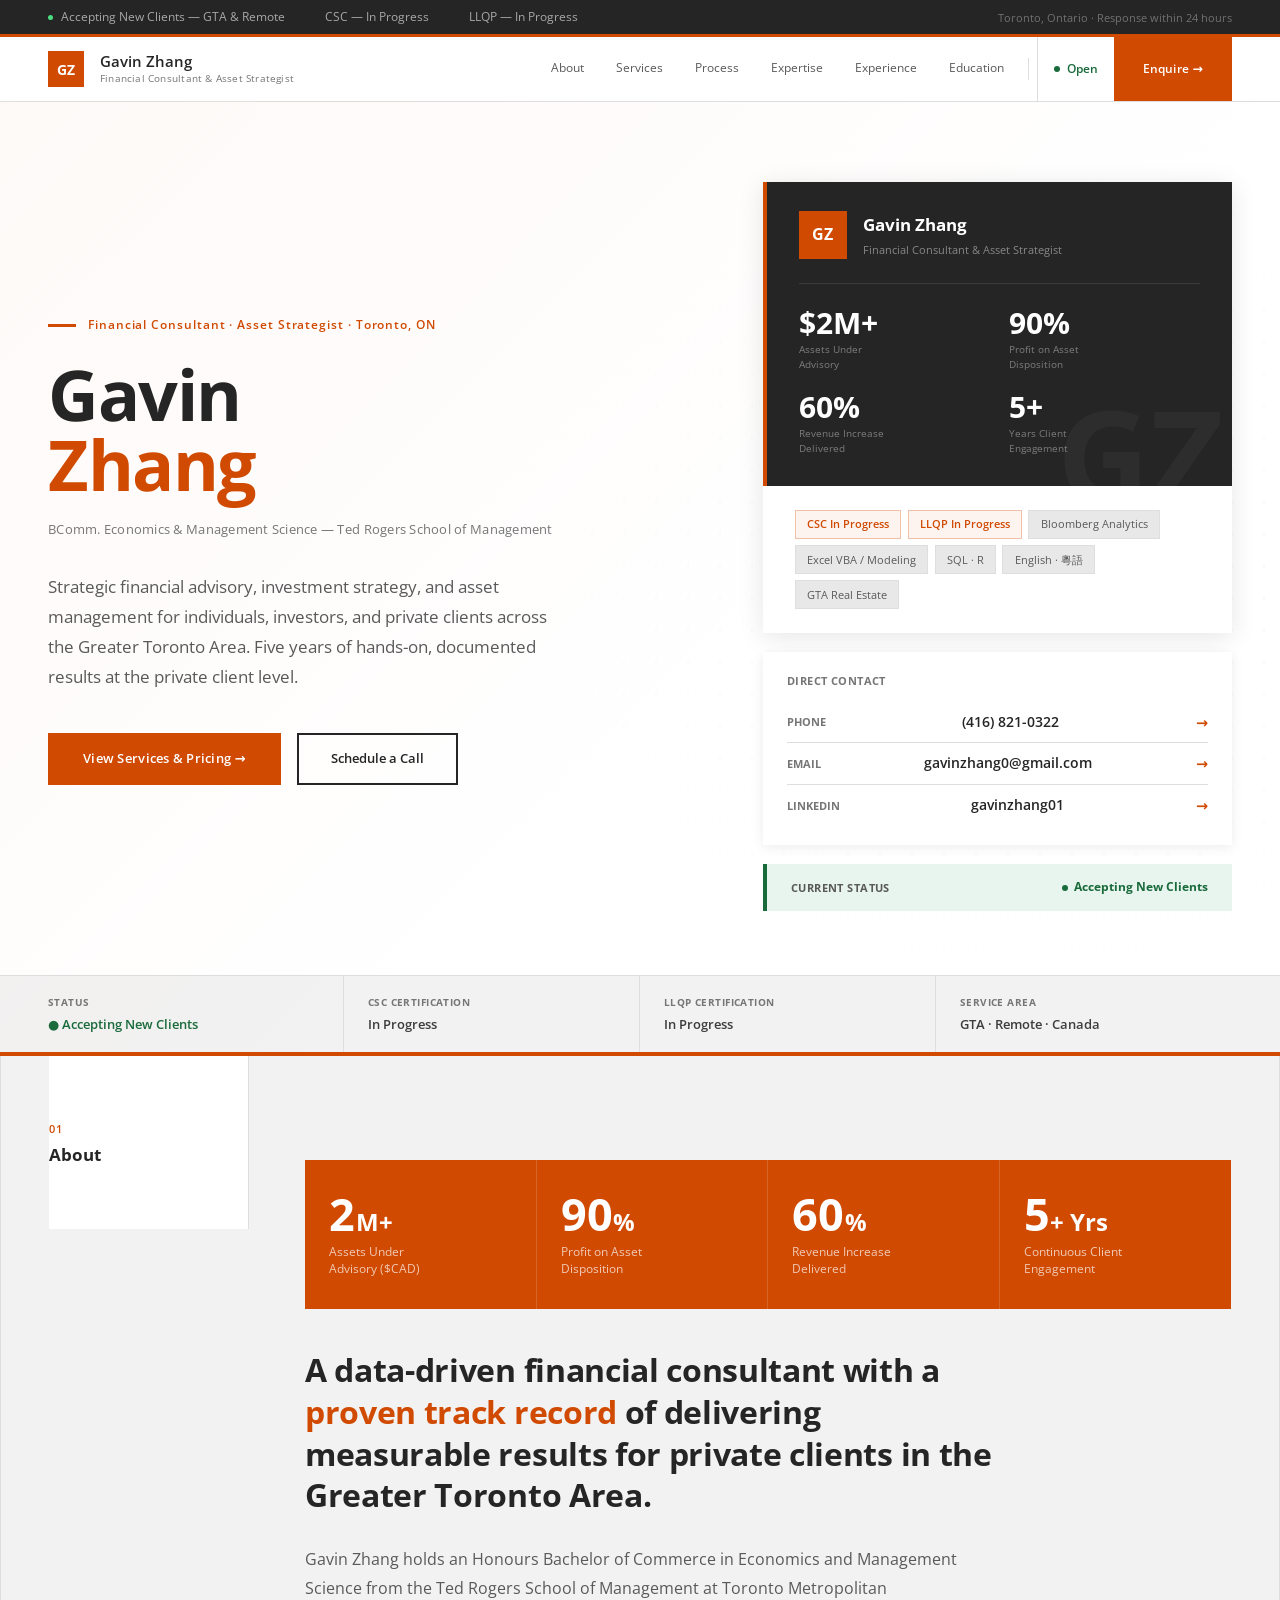
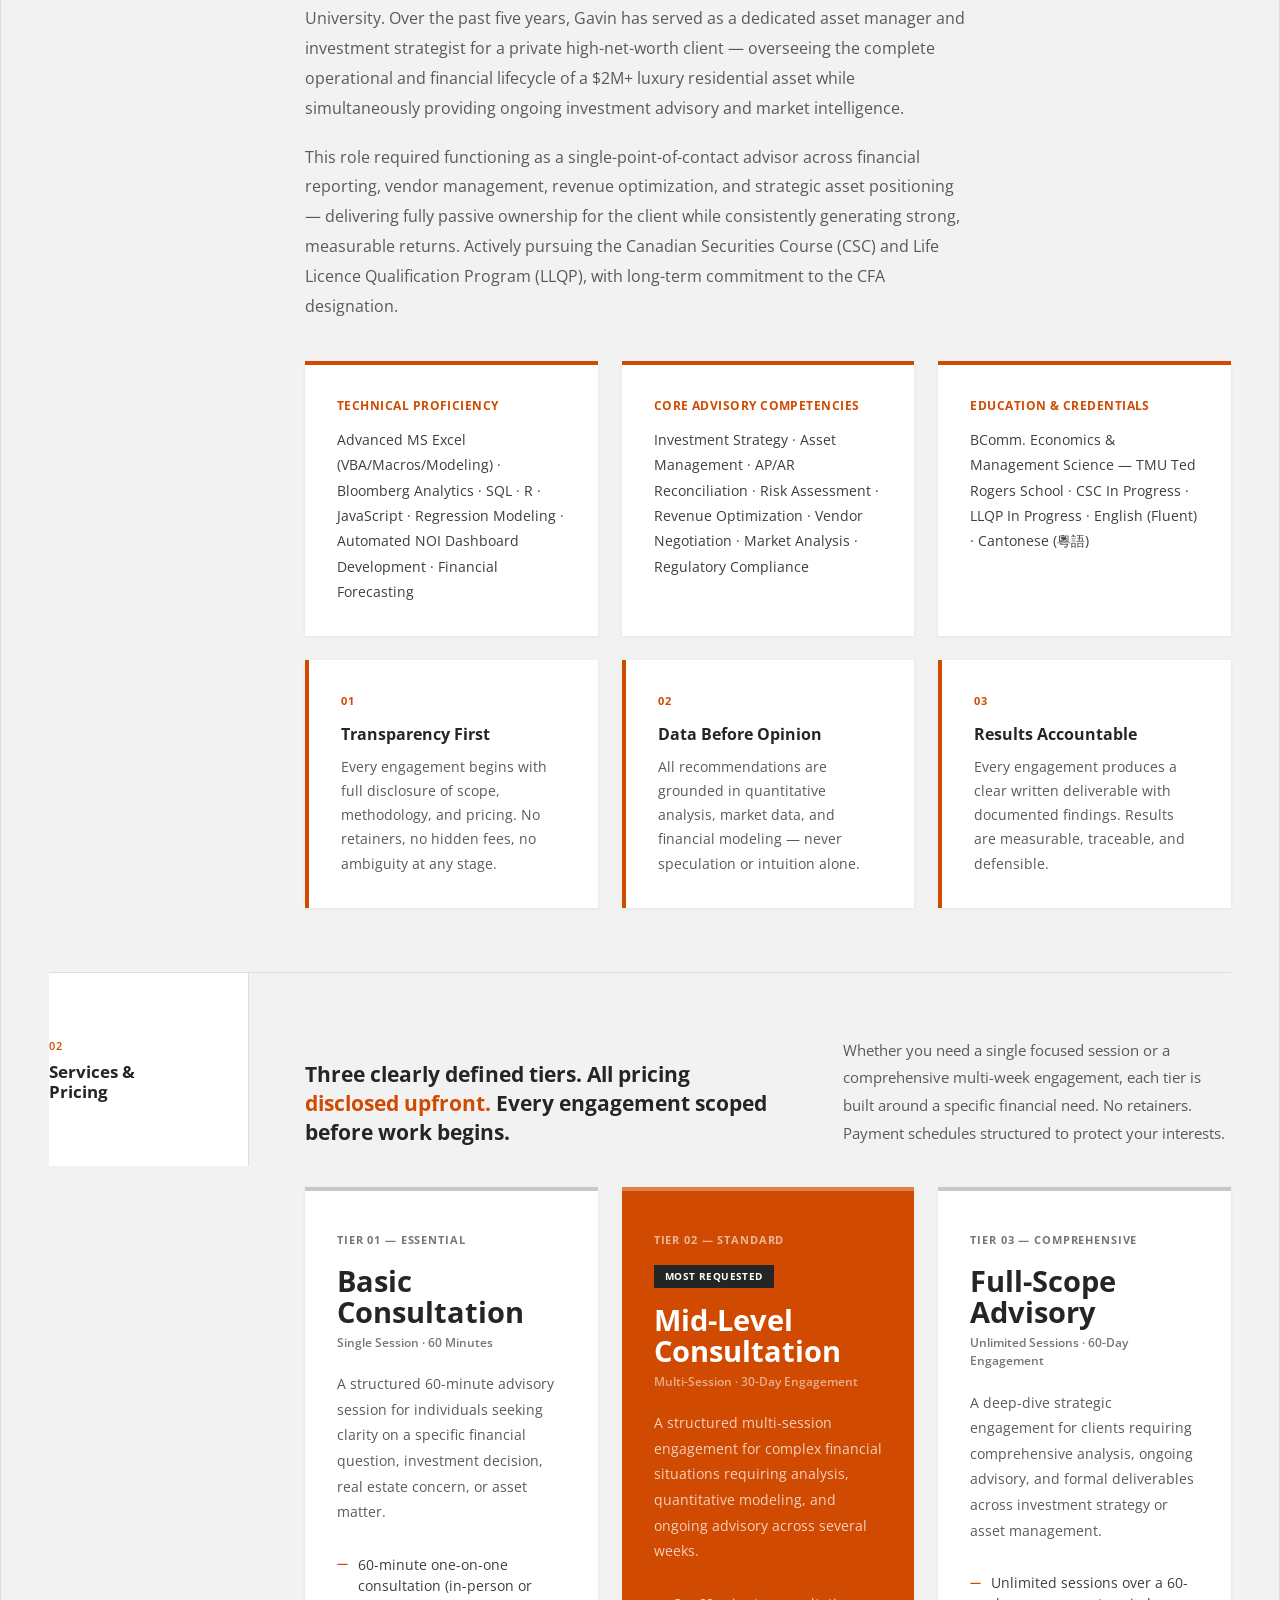
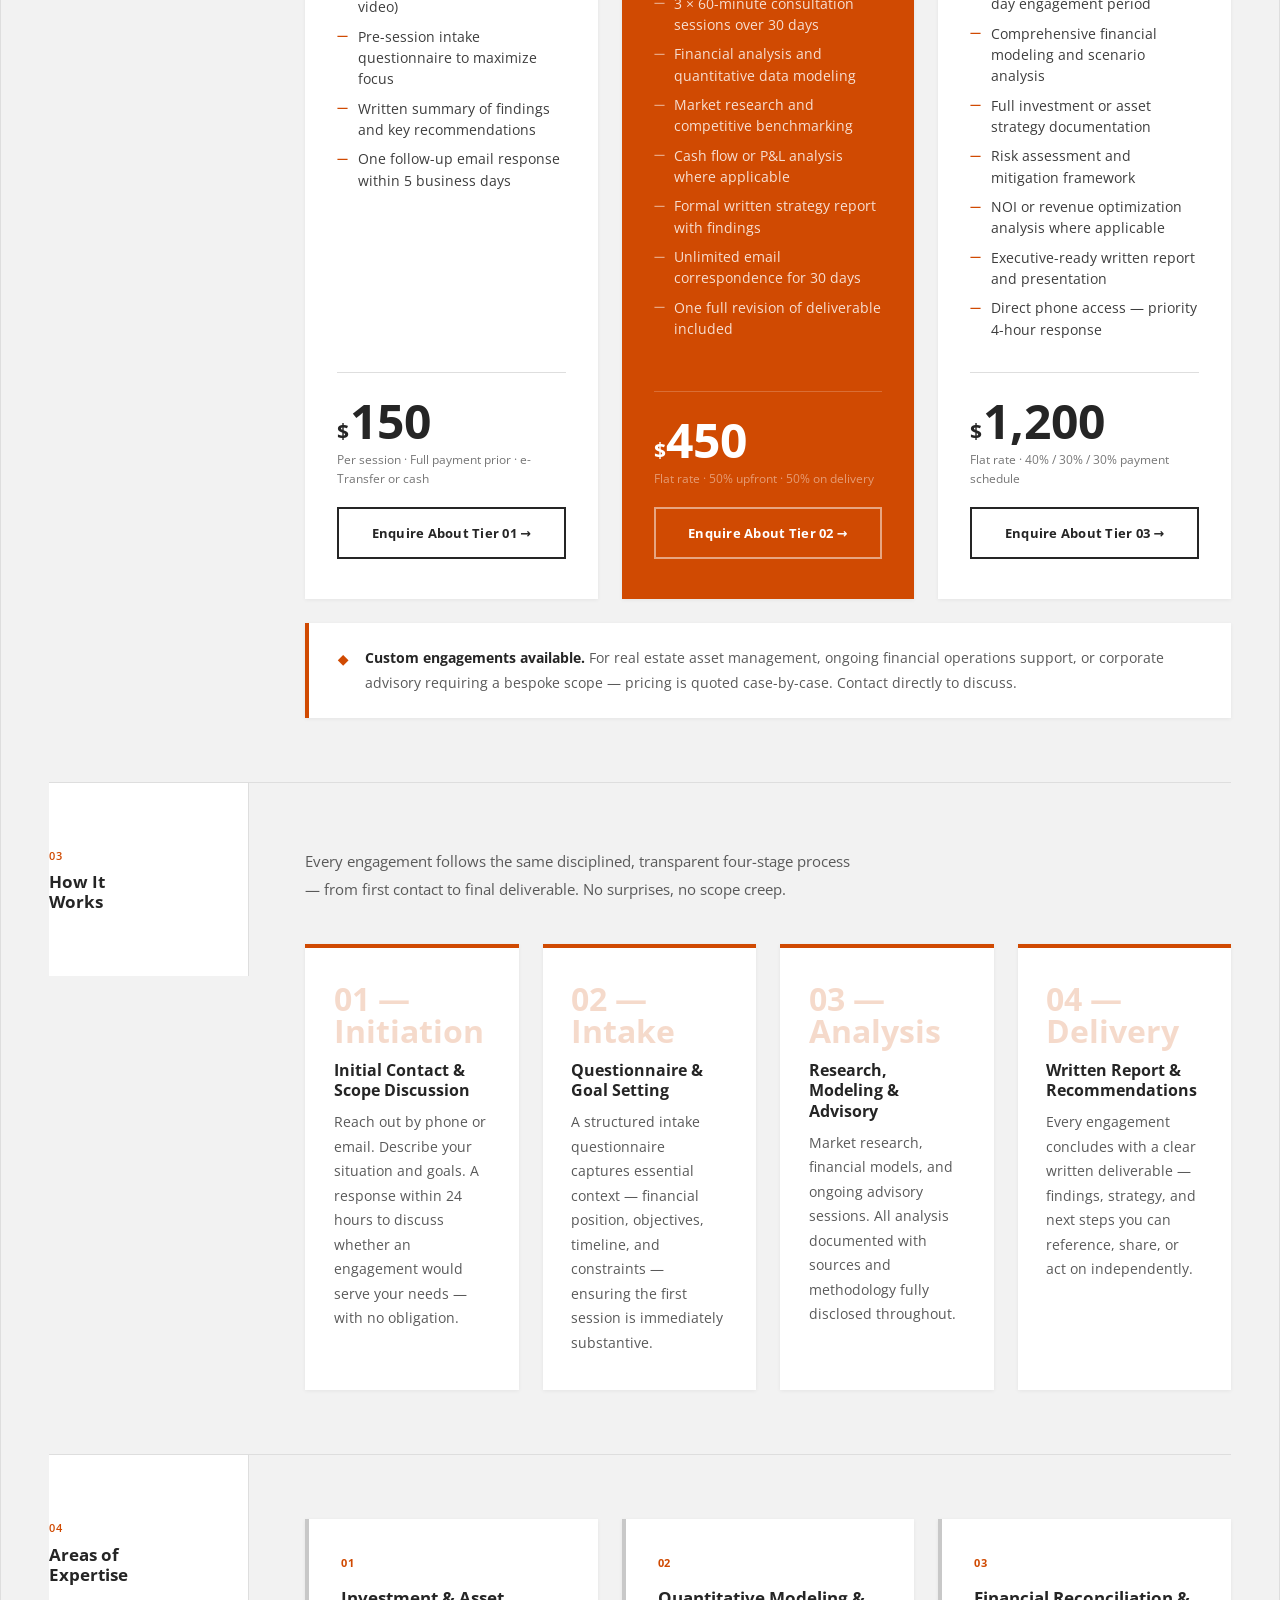
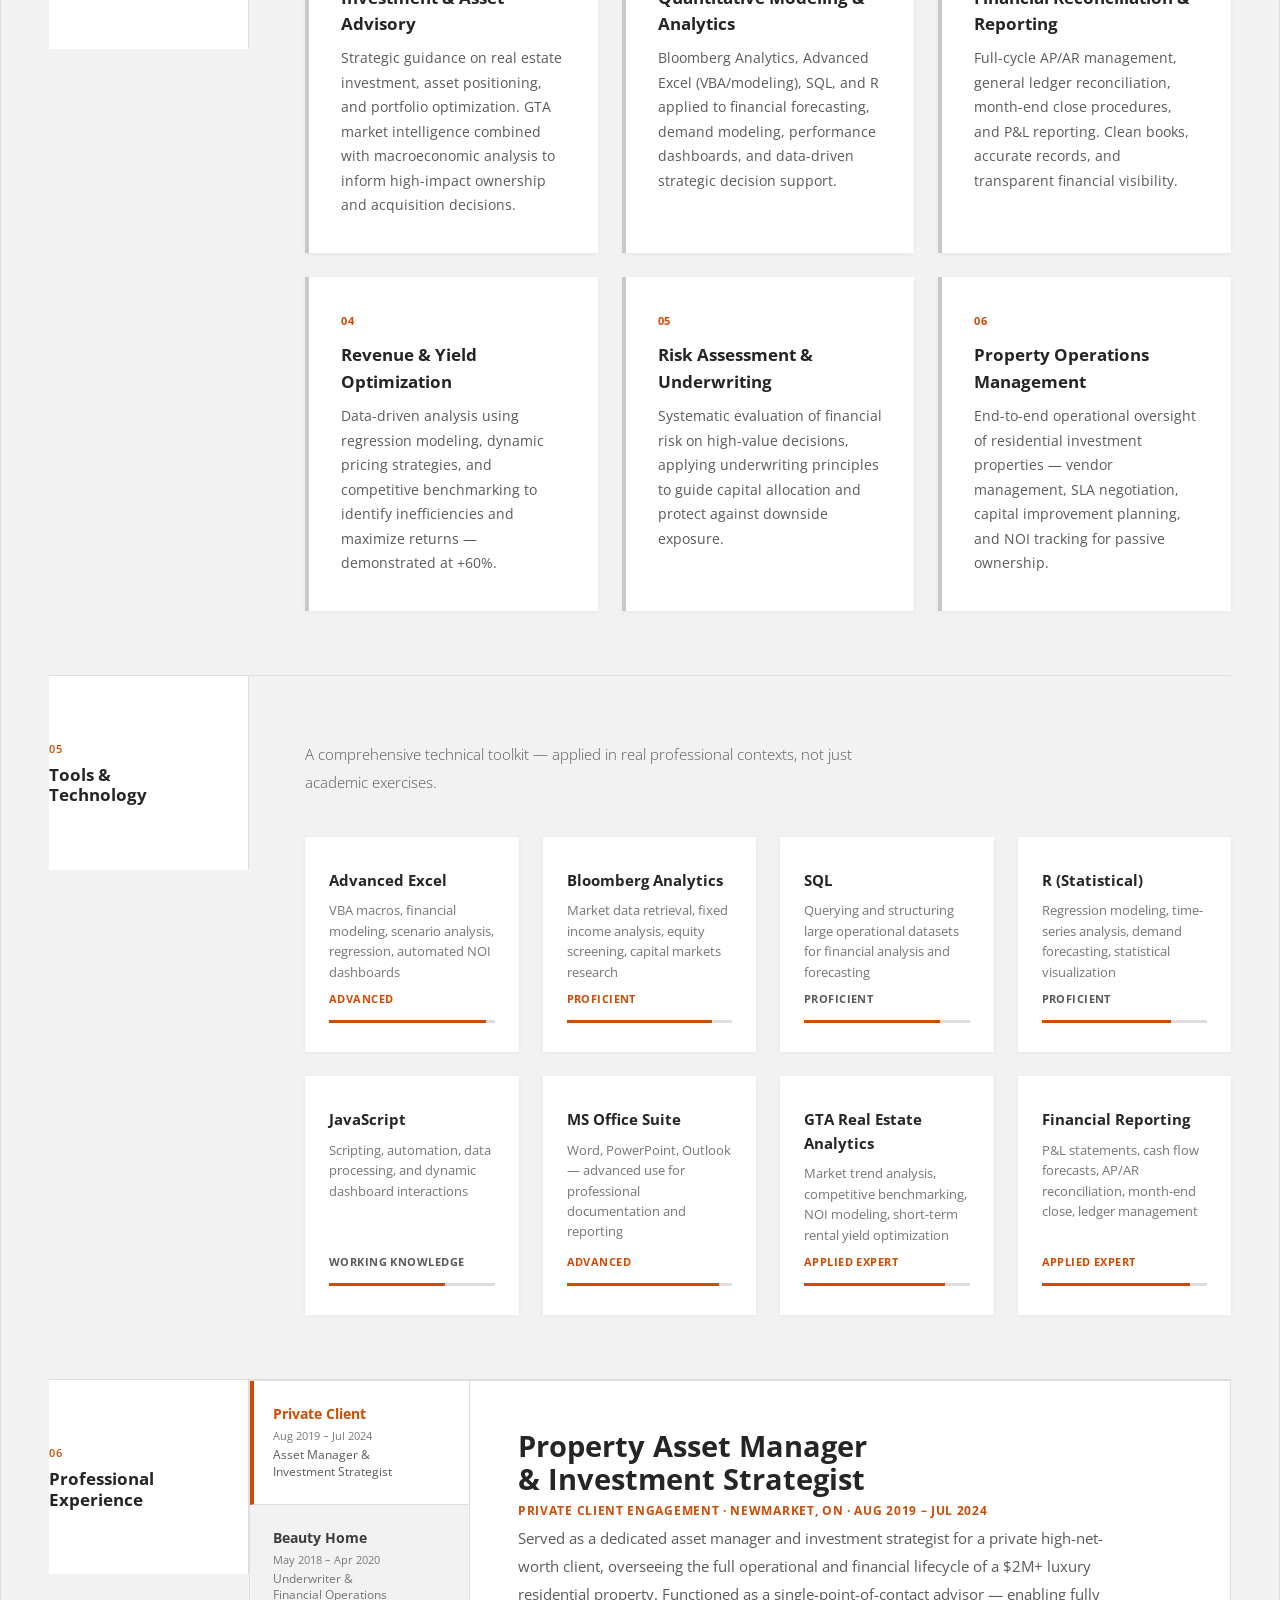
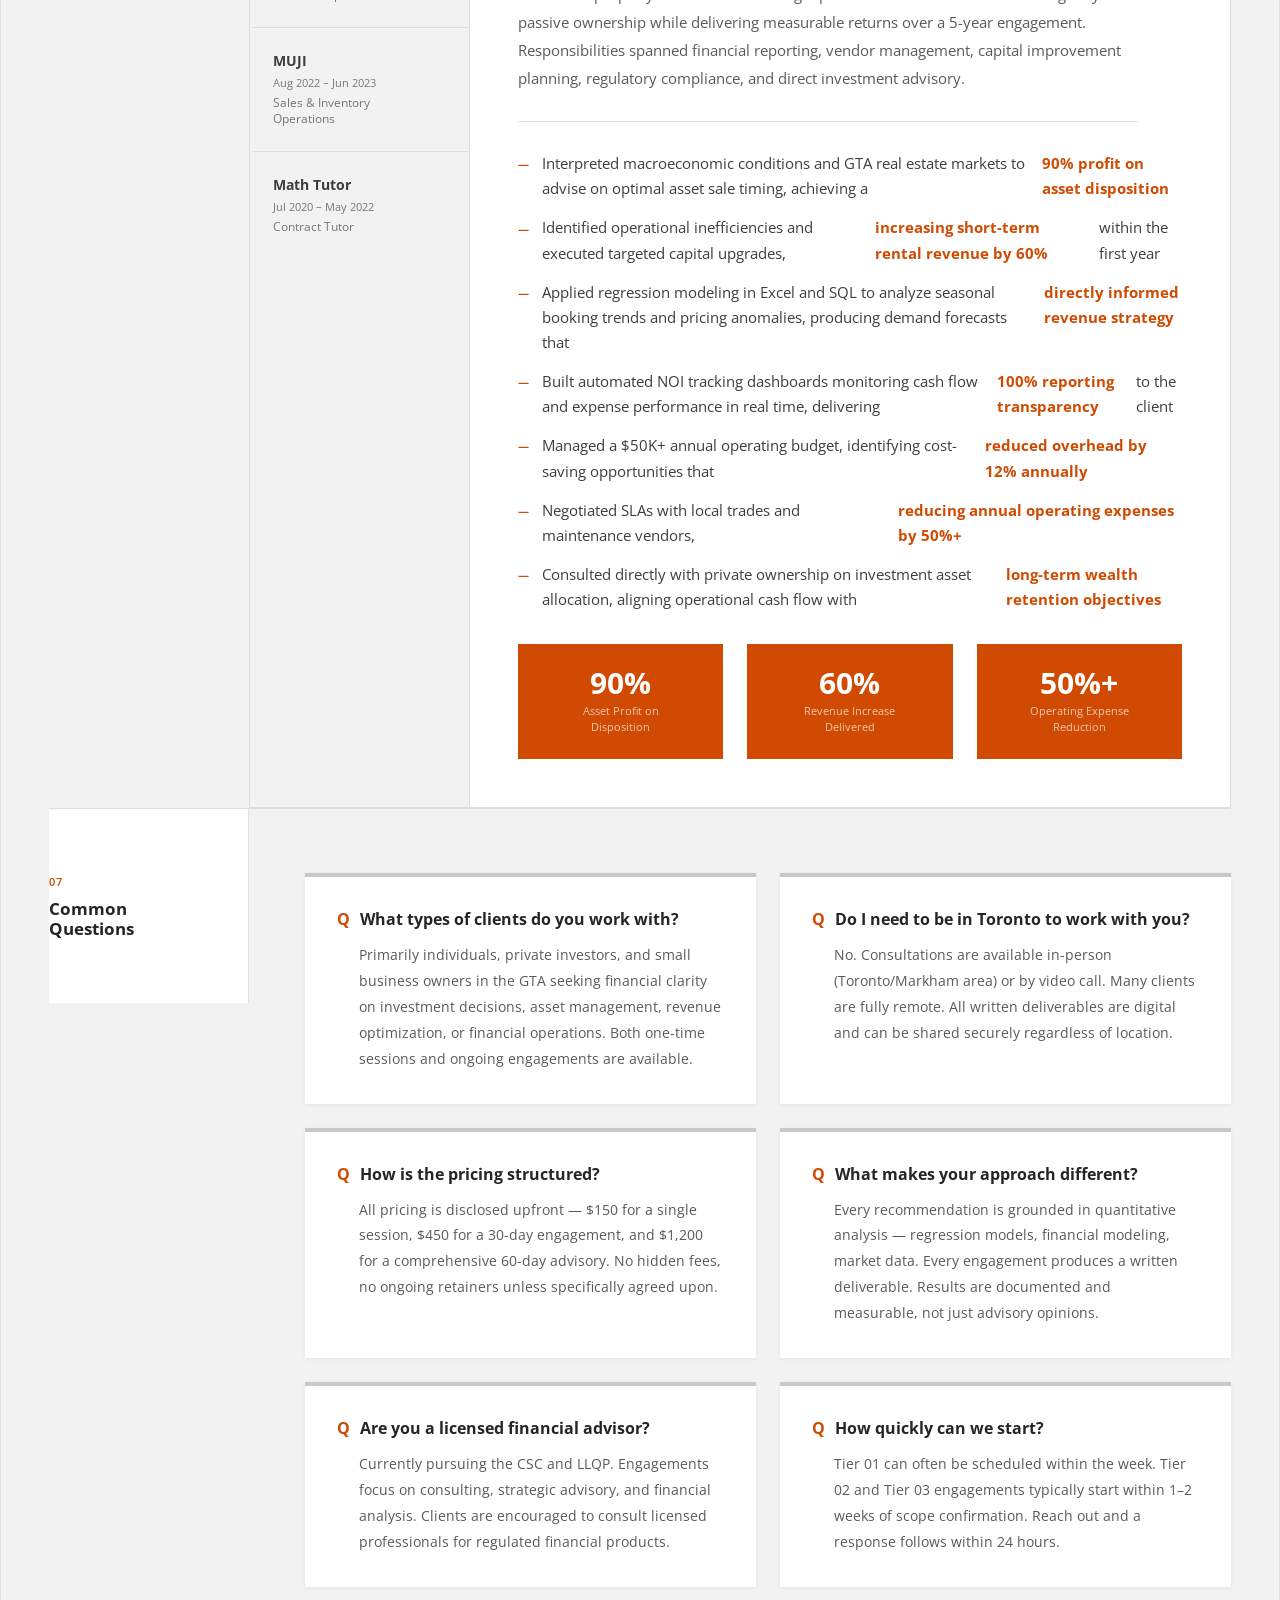
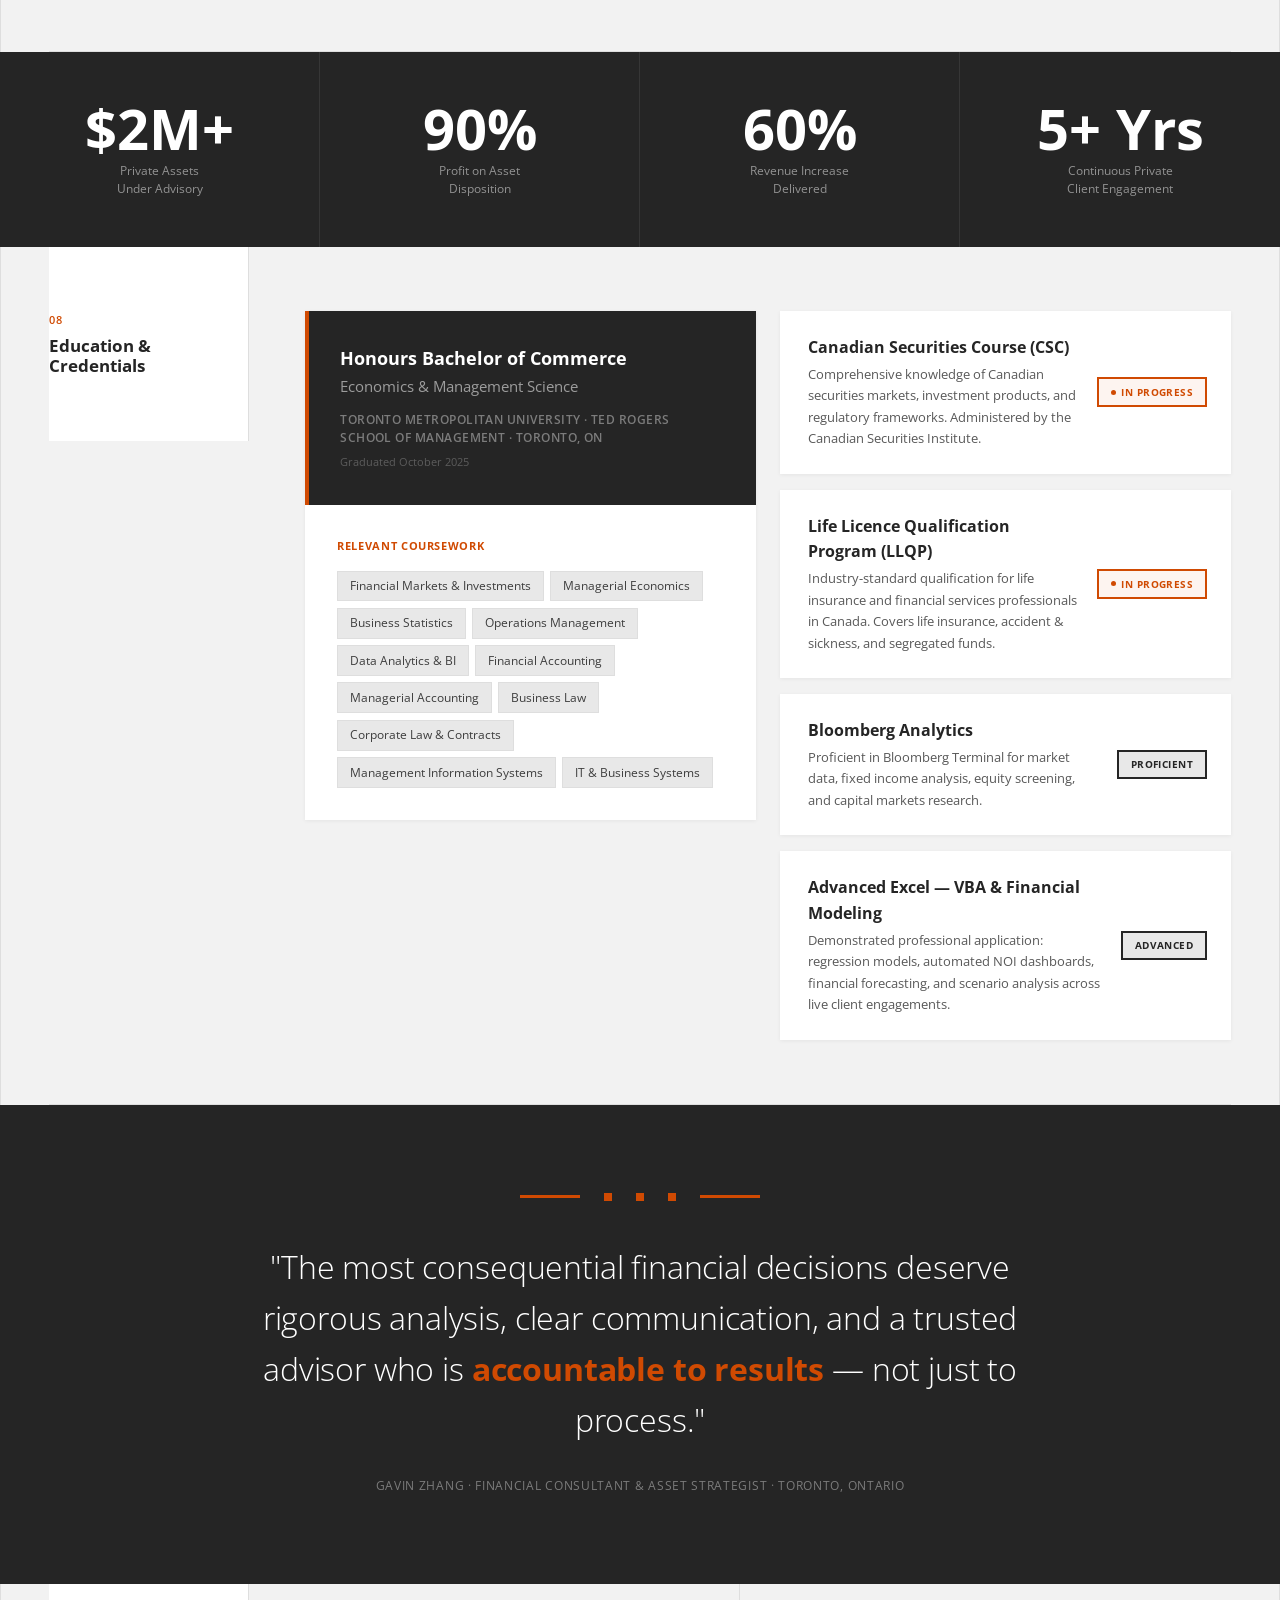
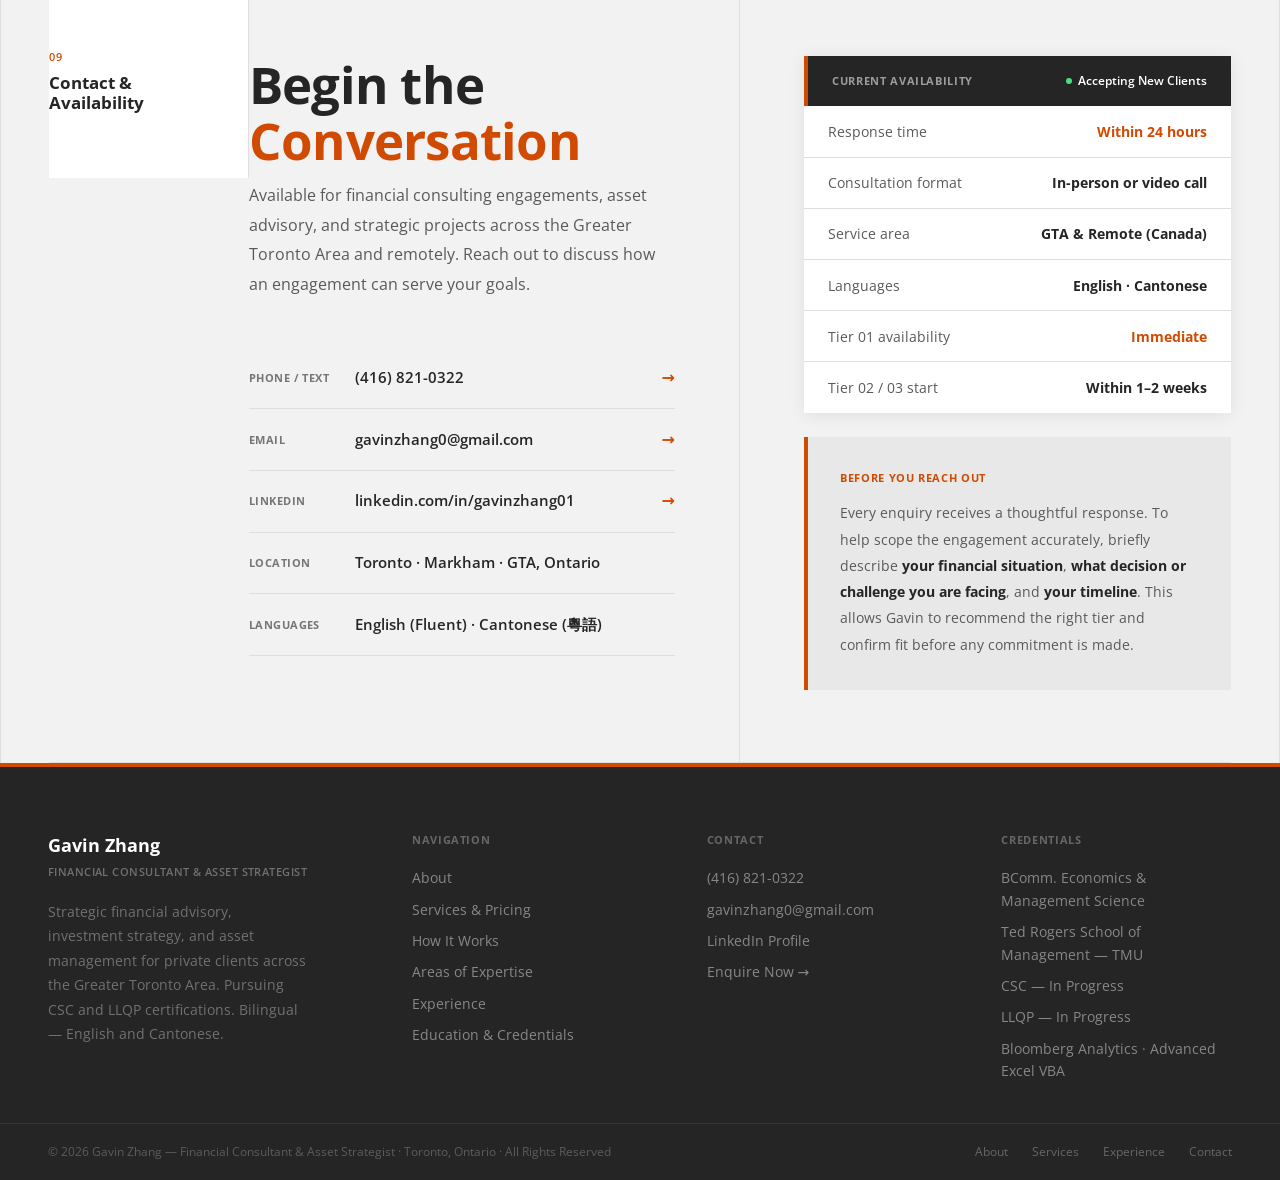
==== commit 6e50133d: "Add files via upload" ====
--- a/index.html
+++ b/index.html
@@ -5,1169 +5,716 @@
 <meta name="viewport" content="width=device-width, initial-scale=1.0">
 <title>Gavin Zhang — Financial Consultant & Asset Strategist</title>
 <link rel="preconnect" href="https://fonts.googleapis.com">
-<link href="https://fonts.googleapis.com/css2?family=Cormorant+Garamond:ital,wght@0,300;0,400;0,500;0,600;1,300;1,400;1,500&family=DM+Sans:ital,opsz,wght@0,9..40,300;0,9..40,400;0,9..40,500;0,9..40,600;1,9..40,300&family=DM+Mono:ital,wght@0,300;0,400;0,500;1,300&display=swap" rel="stylesheet">
+<link href="https://fonts.googleapis.com/css2?family=Open+Sans:ital,wght@0,300;0,400;0,600;0,700;1,300;1,400&display=swap" rel="stylesheet">
 <style>
+/* ═══════════════════════════════════════
+   DESIGN TOKENS — PwC PROFESSIONAL
+═══════════════════════════════════════ */
 :root {
-  --bg:      #09090b;
-  --bg2:     #0f0f12;
-  --bg3:     #16161a;
-  --bg4:     #1e1e24;
-  --surface: rgba(255,255,255,0.03);
-  --border:  rgba(255,255,255,0.06);
-  --border2: rgba(255,255,255,0.1);
-  --ink:     #e8e6e1;
-  --ink2:    rgba(232,230,225,0.55);
-  --ink3:    rgba(232,230,225,0.28);
-  --ink4:    rgba(232,230,225,0.1);
-  --accent:  #7b9db8;
-  --accent2: #5f85a0;
-  --accent3: rgba(123,157,184,0.07);
-  --gold:    #c9a96e;
-  --gold2:   rgba(201,169,110,0.12);
-  --green:   #5a9e7a;
-  --red:     #b05555;
-  --serif:   'Cormorant Garamond', Georgia, serif;
-  --sans:    'DM Sans', system-ui, sans-serif;
-  --mono:    'DM Mono', monospace;
-  --r1: cubic-bezier(0.22,1,0.36,1);
-  --r2: cubic-bezier(0.25,0.46,0.45,0.94);
-}
-
-/* reset */
-*,*::before,*::after{margin:0;padding:0;box-sizing:border-box}
-html{font-size:16px;scroll-behavior:smooth}
-body{
+  --bg:        #f2f2f2;
+  --bg2:       #e8e8e8;
+  --bg3:       #d8d8d8;
+  --bg4:       #cccccc;
+  --white:     #ffffff;
+  --border:    #dedede;
+  --border2:   #c8c8c8;
+  --border3:   #aaaaaa;
+  --ink:       #252525;
+  --ink2:      #3d3d3d;
+  --ink3:      #595959;
+  --ink4:      #767676;
+  --ink5:      #999999;
+  --accent:    #d04a02;
+  --accent2:   #e8530a;
+  --accent3:   rgba(208,74,2,0.06);
+  --accent4:   rgba(208,74,2,0.12);
+  --gold:      #b03a00;
+  --gold2:     #d04a02;
+  --gold3:     #fde8d8;
+  --green:     #1a6b3c;
+  --green-bg:  #e8f5ee;
+  --serif:     'Open Sans', system-ui, sans-serif;
+  --sans:      'Open Sans', system-ui, sans-serif;
+  --mono:      'Open Sans', system-ui, sans-serif;
+  --ease1:     cubic-bezier(0.22,1,0.36,1);
+  --ease2:     cubic-bezier(0.25,0.46,0.45,0.94);
+}
+
+/* ═══════════════════════════════════════
+   RESET & BASE
+═══════════════════════════════════════ */
+*,*::before,*::after { margin:0; padding:0; box-sizing:border-box }
+html { font-size:16px; scroll-behavior:smooth }
+body {
   font-family:var(--sans);
   background:var(--bg);
   color:var(--ink);
   overflow-x:hidden;
   -webkit-font-smoothing:antialiased;
   -moz-osx-font-smoothing:grayscale;
-}
-::selection{background:var(--accent);color:#fff}
-a{text-decoration:none;color:inherit}
-button{border:none;background:none;cursor:pointer;font-family:inherit}
-
-
-
-/* scroll progress */
-#prog{
-  position:fixed;top:0;left:0;z-index:9000;
-  height:1px;width:0;
+  line-height:1.6;
+}
+::selection { background:var(--accent); color:#fff }
+a { text-decoration:none; color:inherit }
+button { border:none; background:none; cursor:pointer; font-family:inherit }
+img { display:block; max-width:100% }
+
+/* ═══════════════════════════════════════
+   SCROLL PROGRESS
+═══════════════════════════════════════ */
+#prog {
+  position:fixed; top:0; left:0; z-index:9000;
+  height:2px; width:0;
   background:var(--accent);
   transition:width 0.06s linear;
-}
-
-
-
-/* ═══════════════════════════════════════════════
-   NAV
-═══════════════════════════════════════════════ */
-nav{
-  position:sticky;top:0;z-index:500;
-  background:rgba(10,9,7,0.92);
-  backdrop-filter:blur(24px);
-  -webkit-backdrop-filter:blur(24px);
+  box-shadow:0 0 6px rgba(44,74,110,0.4);
+}
+
+/* ═══════════════════════════════════════
+   ANNOUNCEMENT BAR
+═══════════════════════════════════════ */
+.announce {
+  background:var(--ink);
+  padding:0.5rem 0;
+  border-bottom:3px solid var(--accent);
+}
+.announce-inner {
+  max-width:1400px; margin:0 auto; padding:0 3rem;
+  display:flex; align-items:center; justify-content:space-between; gap:2rem;
+}
+.announce-left {
+  display:flex; align-items:center; gap:2.5rem;
+  font-family:var(--sans); font-size:0.72rem;
+  color:rgba(255,255,255,0.6); font-weight:400;
+}
+.announce-item { display:flex; align-items:center; gap:0.5rem }
+.a-dot {
+  width:5px; height:5px; border-radius:50%;
+  background:#4ade80;
+  animation:livepulse 2s ease-in-out infinite; flex-shrink:0;
+}
+.announce-right {
+  font-family:var(--sans); font-size:0.68rem;
+  color:rgba(255,255,255,0.35);
+}
+@keyframes livepulse { 0%,100%{opacity:1;transform:scale(1)} 50%{opacity:0.4;transform:scale(0.8)} }
+
+/* ═══════════════════════════════════════
+   NAVIGATION
+═══════════════════════════════════════ */
+nav {
+  position:sticky; top:0; z-index:500;
+  background:#ffffff;
   border-bottom:1px solid var(--border);
-}
-.nav-wrap{
-  max-width:1440px;margin:0 auto;
-  padding:0 3rem;
-  display:flex;align-items:center;
-  height:60px;gap:2rem;
-}
-.nav-logo{display:flex;align-items:center;gap:0.8rem;margin-right:auto}
-.logo-box{
-  width:32px;height:32px;
-  border:1px solid var(--cyan);
-  display:flex;align-items:center;justify-content:center;
-  font-family:var(--display);
-  font-size:0.95rem;
-  color:var(--cyan);
-  letter-spacing:0.05em;
-  position:relative;
-}
-.logo-box::before{
-  content:'';
-  position:absolute;inset:-3px;
-  border:1px solid rgba(0,229,200,0.2);
-}
-.logo-name{
-  font-family:var(--display);
-  font-size:1.05rem;
-  color:var(--white);
-  letter-spacing:0.08em;
-}
-.logo-sep{color:var(--border2);margin:0 0.1rem}
-.logo-title{
-  font-family:var(--mono);
-  font-size:0.52rem;
-  color:var(--white3);
-  letter-spacing:0.14em;
-  text-transform:uppercase;
-}
-.nav-menu{
-  display:flex;align-items:center;
-  list-style:none;gap:0;
-  height:100%;
-}
-.nav-menu a{
-  display:flex;align-items:center;
-  padding:0 1rem;height:100%;
-  font-family:var(--mono);
-  font-size:0.6rem;
-  color:var(--white3);
-  letter-spacing:0.12em;
-  text-transform:uppercase;
-  border-bottom:1px solid transparent;
-  transition:color 0.2s,border-color 0.2s;
-}
-.nav-menu a:hover,.nav-menu a.on{
-  color:var(--cyan);
-  border-bottom-color:var(--cyan);
-}
-.nav-cta{
-  padding:0.5rem 1.2rem;
-  background:var(--cyan);
-  color:var(--bg)!important;
-  font-family:var(--mono)!important;
-  font-size:0.6rem!important;
-  font-weight:700;
-  letter-spacing:0.14em;
-  border:none!important;
-  transition:background 0.2s!important;
-}
-.nav-cta:hover{background:var(--cyan2)!important}
-.nav-status{
-  display:flex;align-items:center;gap:0.5rem;
-  font-family:var(--mono);font-size:0.55rem;
-  color:var(--green);letter-spacing:0.1em;
-  padding:0 1rem;
-  border-left:1px solid var(--border);
-}
-.status-dot{
-  width:6px;height:6px;border-radius:50%;
-  background:var(--green);
-  animation:pulse 2s ease infinite;
-}
-@keyframes pulse{0%,100%{opacity:1}50%{opacity:0.4}}
-
-/* ═══════════════════════════════════════════════
+  transition:border-color 0.3s, box-shadow 0.3s;
+}
+nav.scrolled { box-shadow:0 2px 12px rgba(0,0,0,0.08); border-bottom-color:var(--border2) }
+.nav-inner {
+  max-width:1400px; margin:0 auto; padding:0 3rem;
+  display:flex; align-items:center; height:64px;
+}
+.nav-brand {
+  display:flex; align-items:center; gap:1rem;
+  margin-right:auto; text-decoration:none;
+}
+.brand-mark {
+  width:36px; height:36px; background:var(--accent);
+  display:flex; align-items:center; justify-content:center;
+  flex-shrink:0;
+}
+.brand-mark::after { display:none }
+.brand-mark span {
+  font-family:var(--sans); font-size:0.85rem;
+  color:#fff; font-weight:700; position:relative; z-index:1;
+  letter-spacing:0.02em;
+}
+.brand-name {
+  font-family:var(--sans); font-size:0.95rem;
+  color:var(--ink); font-weight:600; display:block; line-height:1.2;
+}
+.brand-sub {
+  font-family:var(--sans); font-size:0.65rem;
+  color:var(--ink4); letter-spacing:0.02em;
+  display:block; font-weight:400;
+}
+.nav-links { display:flex; align-items:stretch; list-style:none; height:100% }
+.nav-links a {
+  display:flex; align-items:center; padding:0 1rem; height:100%;
+  font-family:var(--sans); font-size:0.78rem; color:var(--ink3);
+  font-weight:400;
+  border-bottom:3px solid transparent;
+  transition:color 0.18s, border-color 0.18s;
+}
+.nav-links a:hover { color:var(--ink) }
+.nav-links a.nav-on { color:var(--accent); border-bottom-color:var(--accent) }
+.nav-divider { width:1px; height:22px; background:var(--border); margin:auto 0.5rem }
+.nav-open {
+  display:flex; align-items:center; gap:0.4rem;
+  font-family:var(--sans); font-size:0.72rem;
+  color:var(--green); padding:0 1rem;
+  border-left:1px solid var(--border); height:100%;
+  font-weight:600;
+}
+.open-dot {
+  width:6px; height:6px; border-radius:50%; background:var(--green);
+  animation:livepulse 2s ease-in-out infinite;
+}
+.nav-enquire {
+  display:flex; align-items:center; height:100%;
+  padding:0 1.8rem; background:var(--accent); color:#fff;
+  font-family:var(--sans); font-size:0.78rem;
+  font-weight:600; letter-spacing:0.02em;
+  transition:background 0.2s;
+}
+.nav-enquire:hover { background:var(--accent2); color:#fff }
+
+/* ═══════════════════════════════════════
    HERO
-═══════════════════════════════════════════════ */
-.hero{
-  min-height:calc(100vh - 92px);
-  display:grid;
-  grid-template-rows:1fr auto;
-  position:relative;
+═══════════════════════════════════════ */
+.hero { border-bottom:4px solid var(--accent); position:relative; overflow:hidden; background:#ffffff }
+.hero-bg {
+  position:absolute; inset:0; pointer-events:none;
+  background: linear-gradient(135deg, rgba(208,74,2,0.03) 0%, transparent 60%);
+}
+.hero-dot-grid {
+  position:absolute; inset:0; pointer-events:none;
+  background-image:radial-gradient(circle, var(--border) 1px, transparent 1px);
+  background-size:32px 32px;
+  mask-image:radial-gradient(ellipse 50% 60% at 80% 50%, black, transparent);
+  -webkit-mask-image:radial-gradient(ellipse 50% 60% at 80% 50%, black, transparent);
+  opacity:0.4;
+}
+.hero-content {
+  max-width:1400px; margin:0 auto; padding:5rem 3rem 4rem;
+  display:grid; grid-template-columns:1.15fr 0.85fr;
+  gap:5rem; align-items:center; position:relative; z-index:1;
+}
+
+/* Left */
+.hero-tag {
+  display:inline-flex; align-items:center; gap:0.75rem; margin-bottom:1.5rem;
+  opacity:0; animation:fadeUp 0.9s var(--ease1) 0.1s forwards;
+}
+.htag-line { width:28px; height:3px; background:var(--accent) }
+.htag-text {
+  font-family:var(--sans); font-size:0.72rem;
+  color:var(--accent); letter-spacing:0.08em; font-weight:600;
+}
+.hero-h1 {
+  font-family:var(--sans);
+  font-size:clamp(3rem,5.5vw,6rem);
+  font-weight:700; line-height:1.0; letter-spacing:-0.02em;
+  color:var(--ink); margin-bottom:1.2rem;
+  opacity:0; animation:fadeUp 0.9s var(--ease1) 0.25s forwards;
+}
+.hero-h1 em { font-style:normal; color:var(--accent); display:block }
+.hero-byline {
+  font-family:var(--sans); font-size:0.82rem; color:var(--ink4);
+  letter-spacing:0.02em; margin-bottom:2rem;
+  opacity:0; animation:fadeUp 0.9s var(--ease1) 0.4s forwards; font-weight:400;
+}
+.hero-desc {
+  font-size:1.05rem; color:var(--ink3); line-height:1.8;
+  max-width:500px; font-weight:400; margin-bottom:2.5rem;
+  opacity:0; animation:fadeUp 0.9s var(--ease1) 0.55s forwards;
+}
+.hero-btns {
+  display:flex; gap:1rem; flex-wrap:wrap;
+  opacity:0; animation:fadeUp 0.9s var(--ease1) 0.7s forwards;
+}
+.btn-solid {
+  padding:0.85rem 2.2rem; background:var(--accent); color:#fff;
+  font-family:var(--sans); font-size:0.82rem;
+  font-weight:600; letter-spacing:0.02em;
+  display:inline-flex; align-items:center; gap:0.5rem;
+  transition:background 0.2s, transform 0.15s;
+}
+.btn-solid:hover { background:var(--accent2); transform:translateY(-1px) }
+.btn-ghost {
+  padding:0.85rem 2rem; background:transparent; color:var(--ink);
+  border:2px solid var(--ink);
+  font-family:var(--sans); font-size:0.82rem;
+  font-weight:600;
+  display:inline-flex; align-items:center; gap:0.5rem;
+  transition:border-color 0.2s, color 0.2s, background 0.2s;
+}
+.btn-ghost:hover { border-color:var(--accent); color:var(--accent); background:var(--accent3) }
+
+/* Right — card stack */
+.hero-right {
+  display:flex; flex-direction:column; gap:1.2rem;
+  opacity:0; animation:fadeIn 1s var(--ease1) 0.5s forwards;
+}
+.profile-card {
+  background:#ffffff; box-shadow:0 4px 24px rgba(0,0,0,0.1);
   overflow:hidden;
+}
+.pc-top {
+  background:var(--ink); padding:1.8rem 2rem;
+  position:relative; overflow:hidden;
+  border-left:4px solid var(--accent);
+}
+.pc-top::after {
+  content:'GZ'; position:absolute; bottom:-2rem; right:0.5rem;
+  font-family:var(--sans); font-size:8rem; font-weight:700;
+  color:rgba(255,255,255,0.04); line-height:1;
+  pointer-events:none; user-select:none;
+}
+.pc-avatar-row {
+  display:flex; align-items:center; gap:1rem;
+  position:relative; z-index:1;
+}
+.pc-avatar {
+  width:48px; height:48px;
+  background:var(--accent);
+  display:flex; align-items:center; justify-content:center;
+  font-family:var(--sans); font-size:1rem; color:#fff; font-weight:700; flex-shrink:0;
+}
+.pc-name { font-family:var(--sans); font-size:1.05rem; color:#fff; font-weight:700; margin-bottom:0.15rem }
+.pc-role { font-family:var(--sans); font-size:0.68rem; color:rgba(255,255,255,0.45); font-weight:400 }
+.pc-stats {
+  display:grid; grid-template-columns:repeat(2,1fr);
+  margin-top:1.5rem; padding-top:1.5rem;
+  border-top:1px solid rgba(255,255,255,0.1);
+  gap:1.2rem; position:relative; z-index:1;
+}
+.pcs-num { font-family:var(--sans); font-size:1.9rem; font-weight:700; color:#fff; line-height:1; margin-bottom:0.2rem }
+.pcs-label { font-family:var(--sans); font-size:0.65rem; color:rgba(255,255,255,0.4); font-weight:400; line-height:1.5 }
+.pc-body { padding:1.5rem 2rem }
+.pc-tags { display:flex; flex-wrap:wrap; gap:0.4rem }
+.pc-tag {
+  padding:0.28rem 0.7rem; background:var(--bg2); border:1px solid var(--border);
+  font-family:var(--sans); font-size:0.7rem; color:var(--ink3); font-weight:400;
+  transition:border-color 0.15s, color 0.15s;
+}
+.pc-tag:hover { border-color:var(--accent); color:var(--accent) }
+.pc-tag.active { background:var(--accent3); border-color:rgba(208,74,2,0.3); color:var(--accent); font-weight:600 }
+
+.quick-contact {
+  background:#ffffff;
+  padding:1.2rem 1.5rem; box-shadow:0 2px 12px rgba(0,0,0,0.08);
+}
+.qc-head {
+  font-family:var(--sans); font-size:0.68rem;
+  color:var(--ink4); font-weight:700; letter-spacing:0.04em; text-transform:uppercase; margin-bottom:0.8rem;
+}
+.qc-item {
+  display:flex; align-items:center; justify-content:space-between;
+  padding:0.55rem 0; border-bottom:1px solid var(--border);
+  text-decoration:none; transition:padding-left 0.2s;
+}
+.qc-item:last-child { border-bottom:none }
+.qc-item:hover { padding-left:0.4rem }
+.qc-k { font-family:var(--sans); font-size:0.68rem; color:var(--ink4); font-weight:700; text-transform:uppercase }
+.qc-v { font-size:0.88rem; font-weight:600; color:var(--ink) }
+.qc-arrow { color:var(--accent); font-size:0.9rem; transition:transform 0.2s; font-weight:700 }
+.qc-item:hover .qc-arrow { transform:translateX(3px) }
+
+.avail-pill {
+  background:var(--green-bg); border-left:4px solid var(--green);
+  padding:0.9rem 1.5rem;
+  display:flex; align-items:center; justify-content:space-between;
+}
+.avail-pill-label { font-family:var(--sans); font-size:0.68rem; color:var(--ink3); font-weight:700; text-transform:uppercase; letter-spacing:0.04em }
+.avail-pill-status {
+  display:flex; align-items:center; gap:0.4rem;
+  font-family:var(--sans); font-size:0.72rem; color:var(--green); font-weight:700;
+}
+.avail-pill-status::before {
+  content:''; width:6px; height:6px; border-radius:50%;
+  background:var(--green); animation:livepulse 2s ease-in-out infinite;
+}
+
+/* Hero bottom strip */
+.hero-strip { background:var(--bg); border-top:1px solid var(--border) }
+.hero-strip-inner {
+  max-width:1400px; margin:0 auto; padding:0 3rem;
+  display:grid; grid-template-columns:repeat(4,1fr);
+}
+.hs-cell {
+  padding:1.1rem 1.5rem 1.1rem 0; border-right:1px solid var(--border);
+  display:flex; flex-direction:column; gap:0.2rem;
+}
+.hs-cell:not(:first-child) { padding-left:1.5rem }
+.hs-cell:last-child { border-right:none }
+.hs-label { font-family:var(--sans); font-size:0.65rem; color:var(--ink4); font-weight:700; text-transform:uppercase; letter-spacing:0.04em }
+.hs-val { font-family:var(--sans); font-size:0.8rem; color:var(--ink2); font-weight:600 }
+.hs-val.live { color:var(--green) }
+
+@keyframes fadeUp { from{opacity:0;transform:translateY(16px)} to{opacity:1;transform:translateY(0)} }
+@keyframes fadeIn { from{opacity:0} to{opacity:1} }
+
+
+
+/* ═══════════════════════════════════════
+   CONTENT WRAPPER
+═══════════════════════════════════════ */
+.wrap {
+  max-width:1400px; margin:0 auto; padding:0 3rem;
+  border-left:1px solid var(--border); border-right:1px solid var(--border);
+}
+
+/* ═══════════════════════════════════════
+   SECTION LAYOUT
+═══════════════════════════════════════ */
+.sec {
+  display:grid; grid-template-columns:200px 1fr;
   border-bottom:1px solid var(--border);
 }
-
-/* Background gradient — subtle depth */
-.hero-grid-bg{
-  position:absolute;inset:0;
-  background:radial-gradient(ellipse 100% 80% at 60% 40%, rgba(74,127,165,0.04) 0%, transparent 70%);
-}
-
-/* Radial glow */
-.hero-glow{
-  position:absolute;
-  width:900px;height:900px;
-  background:radial-gradient(circle,rgba(74,127,165,0.05) 0%,transparent 65%);
-  top:50%;left:50%;
-  transform:translate(-50%,-50%);
-  pointer-events:none;
-}
-
-.hero-main{
-  position:relative;z-index:1;
-  max-width:1440px;margin:0 auto;width:100%;
-  padding:0 3rem;
-  display:grid;
-  grid-template-columns:1fr 400px;
-  align-items:center;
-  gap:4rem;
-  padding-top:4rem;
-  padding-bottom:4rem;
-}
-
-/* Left column */
-.hero-left{}
-.h-kicker{
-  display:flex;align-items:center;gap:1rem;
-  margin-bottom:2.5rem;
-  opacity:0;animation:fadeUp 1s var(--ease2) 0.1s forwards;
-}
-.kicker-line{width:24px;height:1px;background:var(--cyan)}
-.kicker-text{
-  font-family:var(--mono);font-size:0.6rem;
-  color:var(--cyan);letter-spacing:0.24em;text-transform:uppercase;
-}
-
-.hero-headline{
-  font-family:var(--display);
-  font-size:clamp(3.5rem,6.5vw,7rem);
-  line-height:0.9;
-  letter-spacing:0.02em;
-  color:var(--white);
-  margin-bottom:0;
-  opacity:0;animation:fadeUp 1s var(--ease2) 0.25s forwards;
-}
-.hero-headline .line-italic{
-  font-family:var(--serif);
-  font-style:italic;
-  font-weight:200;
-  font-size:0.55em;
-  color:var(--white2);
-  display:block;
-  letter-spacing:0;
-  line-height:1.3;
-  margin-top:0.3rem;
-}
-.hero-headline .cyan{color:var(--cyan)}
-
-.hero-rule{
-  display:flex;align-items:center;gap:1rem;
-  margin:2.5rem 0;
-  opacity:0;animation:fadeUp 1s var(--ease2) 0.4s forwards;
-}
-.hero-rule-line{flex:1;height:1px;background:var(--border2)}
-.hero-rule-diamond{
-  width:6px;height:6px;
-  background:var(--cyan);
-  transform:rotate(45deg);flex-shrink:0;
-}
-
-.hero-desc{
-  font-size:1rem;color:var(--white2);
-  line-height:1.95;max-width:500px;
-  font-weight:300;
-  opacity:0;animation:fadeUp 1s var(--ease2) 0.55s forwards;
-  letter-spacing:0.01em;
-}
-
-.hero-btns{
-  display:flex;gap:1rem;margin-top:3rem;
-  opacity:0;animation:fadeUp 1s var(--ease2) 0.7s forwards;
-}
-.btn-cyan{
-  padding:0.85rem 2rem;
-  background:var(--cyan);color:var(--bg);
-  font-family:var(--mono);font-size:0.65rem;font-weight:700;
-  letter-spacing:0.12em;text-transform:uppercase;
-  display:inline-flex;align-items:center;gap:0.6rem;
-  transition:background 0.2s,transform 0.2s;
-  position:relative;overflow:hidden;
-}
-.btn-cyan::before{
-  content:'';
-  position:absolute;inset:0;
-  background:linear-gradient(90deg,transparent,rgba(255,255,255,0.2),transparent);
-  transform:translateX(-100%);
-  transition:transform 0.5s;
-}
-.btn-cyan:hover::before{transform:translateX(100%)}
-.btn-cyan:hover{background:var(--cyan2);transform:translateY(-1px)}
-.btn-border{
-  padding:0.85rem 2rem;
-  background:transparent;
-  border:1px solid var(--border2);
-  color:var(--white2);
-  font-family:var(--mono);font-size:0.65rem;font-weight:400;
-  letter-spacing:0.12em;text-transform:uppercase;
-  display:inline-flex;align-items:center;gap:0.6rem;
-  transition:border-color 0.2s,color 0.2s;
-}
-.btn-border:hover{border-color:var(--cyan);color:var(--cyan)}
-
-/* Right column — data panel */
-.hero-panel{
-  opacity:0;animation:fadeIn 1.2s ease 0.6s forwards;
-}
-.data-panel{
-  background:var(--bg2);
-  border:1px solid var(--border2);
-  position:relative;overflow:hidden;
-}
-.data-panel::before{
-  content:'';
-  position:absolute;top:0;left:0;right:0;height:1px;
-  background:linear-gradient(90deg,var(--cyan),rgba(0,229,200,0.3),transparent);
-}
-.dp-header{
-  padding:1rem 1.5rem;
-  border-bottom:1px solid var(--border);
-  display:flex;align-items:center;justify-content:space-between;
-}
-.dp-title{
-  font-family:var(--mono);font-size:0.6rem;
-  color:var(--cyan);letter-spacing:0.14em;text-transform:uppercase;
-}
-.dp-time{
-  font-family:var(--mono);font-size:0.58rem;
-  color:var(--white3);letter-spacing:0.08em;
-  id:clock-display;
-}
-.dp-row{
-  display:flex;align-items:center;justify-content:space-between;
-  padding:0.85rem 1.5rem;
-  border-bottom:1px solid var(--border);
-  transition:background 0.15s;
-}
-.dp-row:last-child{border-bottom:none}
-.dp-row:hover{background:rgba(255,255,255,0.02)}
-.dp-k{
-  font-family:var(--mono);font-size:0.6rem;
-  color:var(--white3);letter-spacing:0.08em;
-}
-.dp-v{
-  font-family:var(--mono);font-size:0.6rem;
-  color:var(--white);font-weight:700;letter-spacing:0.04em;
-}
-.dp-v.cyan{color:var(--cyan)}
-.dp-v.green{color:var(--green)}
-.dp-v.amber{color:var(--amber)}
-.dp-stat-grid{
-  display:grid;grid-template-columns:1fr 1fr;
-  gap:1px;background:var(--border);
-}
-.dp-stat{
-  padding:1.5rem;background:var(--bg2);text-align:center;
-}
-.dp-stat-n{
-  font-family:var(--display);font-size:2.5rem;
-  color:var(--cyan);line-height:1;margin-bottom:0.3rem;
-}
-.dp-stat-l{
-  font-family:var(--mono);font-size:0.52rem;
-  color:var(--white3);letter-spacing:0.1em;
-  text-transform:uppercase;line-height:1.5;
-}
-
-@keyframes fadeUp{from{opacity:0;transform:translateY(16px)}to{opacity:1;transform:translateY(0)}}
-@keyframes fadeIn{from{opacity:0}to{opacity:1}}
-
-/* Hero bottom strip */
-.hero-bottom{
-  position:relative;z-index:1;
-  border-top:1px solid var(--border);
-  max-width:1440px;margin:0 auto;width:100%;
-  padding:0 3rem;
-  display:grid;grid-template-columns:repeat(4,1fr);
-  gap:0;
-}
-.hb-item{
-  padding:1.2rem 0;
-  border-right:1px solid var(--border);
-  display:flex;flex-direction:column;gap:0.2rem;
-  padding-right:2rem;
-}
-.hb-item:last-child{border-right:none;padding-right:0}
-.hb-item:not(:first-child){padding-left:2rem}
-.hb-label{
-  font-family:var(--mono);font-size:0.54rem;
-  color:var(--white4);letter-spacing:0.14em;text-transform:uppercase;
-}
-.hb-val{
-  font-family:var(--mono);font-size:0.72rem;
-  color:var(--white2);letter-spacing:0.04em;
-}
-.hb-val.live{color:var(--green)}
-
-/* ═══════════════════════════════════════════════
-   SECTION SYSTEM
-═══════════════════════════════════════════════ */
-.section{
-  border-bottom:1px solid var(--border);
-}
-.section-inner{
-  max-width:1440px;margin:0 auto;
-  padding:0 3rem;
-  display:grid;
-  grid-template-columns:160px 1fr;
-  gap:0;
-}
-.sec-label{
-  padding:4rem 2rem 4rem 0;
-  border-right:1px solid var(--border);
-  display:flex;flex-direction:column;gap:0.4rem;
-  position:sticky;top:60px;align-self:start;
-}
-.sec-num{
-  font-family:var(--mono);font-size:0.54rem;
-  color:var(--cyan);letter-spacing:0.2em;
-}
-.sec-name{
-  font-family:var(--display);font-size:1.1rem;
-  color:var(--white);letter-spacing:0.06em;
-  line-height:1.1;
-}
-.sec-body{padding:4rem 0 4rem 4rem}
-
-/* ═══════════════════════════════════════════════
+.sec-side {
+  padding:4rem 2rem 4rem 0; border-right:1px solid var(--border);
+  background:#ffffff; display:flex; flex-direction:column; gap:0.5rem;
+  position:sticky; top:64px; align-self:start;
+}
+.sec-n { font-family:var(--sans); font-size:0.68rem; color:var(--accent); font-weight:600; letter-spacing:0.06em }
+.sec-t { font-family:var(--sans); font-size:1.05rem; font-weight:700; color:var(--ink); line-height:1.2 }
+.sec-b { padding:4rem 0 4rem 3.5rem }
+
+/* ═══════════════════════════════════════
    ABOUT
-═══════════════════════════════════════════════ */
-.about-headline{
-  font-family:var(--serif);
-  font-size:clamp(1.8rem,3vw,2.8rem);
-  font-weight:300;font-style:italic;
-  color:var(--white);
-  line-height:1.35;
-  max-width:700px;
-  margin-bottom:2rem;
-  letter-spacing:-0.005em;
-}
-.about-headline em{
-  font-style:normal;
-  color:var(--cyan);
-  font-weight:300;
-}
-.about-p{
-  font-size:0.95rem;color:var(--white2);
-  line-height:1.92;max-width:660px;
-  font-weight:300;margin-bottom:1.2rem;
-}
-
-/* Stat counters */
-.counter-strip{
-  display:grid;grid-template-columns:repeat(4,1fr);
-  gap:1px;background:var(--border);
-  border:1px solid var(--border);
-  margin:3rem 0;
-}
-.cnt{
-  background:var(--bg2);
-  padding:2rem 1.5rem;
-  position:relative;overflow:hidden;
-  transition:background 0.2s;
-}
-.cnt:hover{background:var(--bg3)}
-.cnt::before{
-  content:'';
-  position:absolute;top:0;left:0;right:0;height:1px;
-  background:var(--cyan);
-  transform:scaleX(0);transform-origin:left;
-  transition:transform 0.5s var(--ease2);
-}
-.cnt.fired::before{transform:scaleX(1)}
-.cnt-num{
-  font-family:var(--display);
-  font-size:3rem;
-  color:var(--cyan);
-  line-height:1;margin-bottom:0.4rem;
-  display:flex;align-items:baseline;gap:0.1rem;
-}
-.cnt-suf{font-size:1.8rem}
-.cnt-label{
-  font-family:var(--mono);font-size:0.56rem;
-  color:var(--white3);letter-spacing:0.12em;
-  text-transform:uppercase;line-height:1.6;
-}
+═══════════════════════════════════════ */
+.about-lede {
+  font-family:var(--sans); font-size:clamp(1.5rem,2.5vw,2.2rem);
+  font-weight:700; line-height:1.3; color:var(--ink);
+  max-width:700px; margin-bottom:1.8rem; letter-spacing:-0.01em;
+}
+.about-lede em { font-style:normal; color:var(--accent) }
+.about-p { font-size:0.98rem; color:var(--ink3); line-height:1.9; max-width:660px; font-weight:400; margin-bottom:1.2rem }
+
+/* Counters */
+.counters {
+  display:grid; grid-template-columns:repeat(4,1fr);
+  gap:0; background:var(--accent);
+  border:none; margin:2.5rem 0;
+}
+.cnt {
+  background:var(--accent); padding:2rem 1.5rem;
+  position:relative; overflow:hidden; transition:background 0.2s;
+  border-right:1px solid rgba(255,255,255,0.15);
+}
+.cnt:last-child { border-right:none }
+.cnt:hover { background:var(--accent2) }
+.cnt::before { display:none }
+.cnt-n {
+  font-family:var(--sans); font-size:2.8rem; font-weight:700;
+  color:#fff; line-height:1; margin-bottom:0.4rem;
+  display:flex; align-items:baseline; gap:0.05rem;
+}
+.cnt-s { font-size:1.5rem }
+.cnt-l { font-family:var(--sans); font-size:0.72rem; color:rgba(255,255,255,0.7); line-height:1.5; font-weight:400 }
 
 /* About grid */
-.about-grid{
-  display:grid;grid-template-columns:repeat(3,1fr);
-  gap:1px;background:var(--border);
-  border:1px solid var(--border);
-}
-.ag-cell{
-  background:var(--bg2);
-  padding:1.8rem 1.5rem;
-  transition:background 0.2s;
-}
-.ag-cell:hover{background:var(--bg3)}
-.ag-label{
-  font-family:var(--mono);font-size:0.54rem;
-  color:var(--cyan);letter-spacing:0.16em;
-  text-transform:uppercase;margin-bottom:0.8rem;
-}
-.ag-body{font-size:0.85rem;color:var(--white2);line-height:1.8}
+.ag3 { display:grid; grid-template-columns:repeat(3,1fr); gap:1.5rem; border:none; margin-top:2.5rem }
+.ag { background:#ffffff; padding:2rem; border-top:4px solid var(--accent); box-shadow:0 1px 4px rgba(0,0,0,0.06); transition:box-shadow 0.2s }
+.ag:hover { box-shadow:0 4px 16px rgba(0,0,0,0.1) }
+.ag-l { font-family:var(--sans); font-size:0.72rem; color:var(--accent); font-weight:700; letter-spacing:0.04em; margin-bottom:0.7rem; text-transform:uppercase }
+.ag-b { font-size:0.88rem; color:var(--ink2); line-height:1.8 }
 
 /* Pillars */
-.pillars{
-  display:grid;grid-template-columns:repeat(3,1fr);
-  gap:1px;background:var(--border);
-  border:1px solid var(--border);
-  margin-top:1px;
-}
-.pillar{
-  background:var(--bg);
-  padding:2rem 1.8rem;
-  border-top:1px solid var(--border);
-  transition:background 0.2s;
-  position:relative;overflow:hidden;
-}
-.pillar::after{
-  content:attr(data-num);
-  position:absolute;bottom:-1rem;right:0.5rem;
-  font-family:var(--display);font-size:5rem;
-  color:rgba(74,127,165,0.05);
-  line-height:1;pointer-events:none;
-}
-.pillar:hover{background:var(--bg2)}
-.pillar-icon{
-  font-family:var(--serif);
-  font-size:0.9rem;
-  font-style:italic;
-  color:var(--cyan);
-  margin-bottom:1rem;
-  letter-spacing:0.05em;
-}
-.pillar-title{
-  font-family:var(--sans);font-size:0.95rem;
-  font-weight:600;color:var(--white);margin-bottom:0.45rem;
-}
-.pillar-desc{font-size:0.84rem;color:var(--white2);line-height:1.78}
-
-/* ═══════════════════════════════════════════════
+.pillars { display:grid; grid-template-columns:repeat(3,1fr); gap:1.5rem; border:none; margin-top:1.5rem }
+.pillar { background:#ffffff; padding:2rem; border-left:4px solid var(--accent); box-shadow:0 1px 4px rgba(0,0,0,0.06); transition:box-shadow 0.2s }
+.pillar:hover { box-shadow:0 4px 16px rgba(0,0,0,0.1) }
+.pillar-n { font-family:var(--sans); font-size:0.68rem; color:var(--accent); font-weight:700; letter-spacing:0.08em; margin-bottom:0.8rem; text-transform:uppercase }
+.pillar-t { font-family:var(--sans); font-size:1rem; font-weight:700; color:var(--ink); margin-bottom:0.45rem }
+.pillar-d { font-size:0.86rem; color:var(--ink3); line-height:1.75 }
+
+/* ═══════════════════════════════════════
    SERVICES
-═══════════════════════════════════════════════ */
-.svc-intro-row{
-  display:grid;grid-template-columns:1.2fr 0.8fr;
-  gap:4rem;margin-bottom:3rem;align-items:end;
-}
-.svc-lede{
-  font-family:var(--serif);font-size:1.3rem;
-  font-style:italic;font-weight:300;
-  color:var(--white);line-height:1.5;
-}
-.svc-lede em{font-style:normal;color:var(--cyan)}
-.svc-sub{
-  font-size:0.88rem;color:var(--white2);
-  line-height:1.88;font-weight:300;
-}
-.svc-grid{
-  display:grid;grid-template-columns:repeat(3,1fr);
-  gap:1px;background:var(--border);
-  border:1px solid var(--border);
-}
-.svc-card{
-  background:var(--bg2);
-  padding:2.5rem 2rem;
-  display:flex;flex-direction:column;
-  position:relative;overflow:hidden;
-  transition:background 0.25s;
-}
-.svc-card:hover{background:var(--bg3)}
-.svc-card.rec{background:var(--cyan3);border-left:1px solid var(--cyan)}
-.svc-card.rec:hover{background:rgba(0,229,200,0.12)}
-
-.svc-top-accent{
-  position:absolute;top:0;left:0;right:0;height:1px;
-  background:var(--border2);
-  transition:background 0.3s;
-}
-.svc-card:hover .svc-top-accent{background:var(--cyan)}
-.svc-card.rec .svc-top-accent{background:var(--cyan)}
-
-.svc-tier{
-  font-family:var(--mono);font-size:0.54rem;
-  color:var(--white3);letter-spacing:0.18em;
-  text-transform:uppercase;margin-bottom:1.5rem;
-}
-.svc-card.rec .svc-tier{color:var(--cyan)}
-.rec-badge{
-  display:inline-block;
-  padding:0.18rem 0.6rem;
-  background:var(--cyan);color:var(--bg);
-  font-family:var(--mono);font-size:0.5rem;
-  font-weight:700;letter-spacing:0.1em;
-  text-transform:uppercase;margin-bottom:1rem;
-  align-self:flex-start;
-}
-.svc-name{
-  font-family:var(--display);
-  font-size:2rem;
-  color:var(--white);
-  line-height:1;margin-bottom:0.4rem;
-  letter-spacing:0.04em;
-}
-.svc-scope{
-  font-family:var(--mono);font-size:0.56rem;
-  color:var(--white3);letter-spacing:0.1em;
-  text-transform:uppercase;margin-bottom:1.3rem;
-}
-.svc-card.rec .svc-scope{color:var(--cyan2)}
-.svc-desc{
-  font-size:0.86rem;color:var(--white2);
-  line-height:1.82;margin-bottom:1.8rem;font-weight:300;
-}
-.svc-items{
-  list-style:none;flex:1;
-  display:flex;flex-direction:column;gap:0.5rem;
-  margin-bottom:2rem;
-}
-.svc-items li{
-  font-size:0.84rem;color:var(--white2);
-  display:flex;gap:0.6rem;align-items:flex-start;line-height:1.55;
-}
-.svc-items li::before{
-  content:'›';color:var(--cyan);
-  font-size:0.9rem;flex-shrink:0;margin-top:-0.05rem;
-}
-.svc-bottom{
-  margin-top:auto;padding-top:1.5rem;
-  border-top:1px solid var(--border);
-}
-.svc-price{
-  font-family:var(--display);font-size:3.5rem;
-  color:var(--white);line-height:1;
-  display:flex;align-items:baseline;gap:0.1rem;
-}
-.svc-card.rec .svc-price{color:var(--cyan)}
-.svc-price-sup{font-size:1.5rem}
-.svc-price-note{
-  font-family:var(--mono);font-size:0.56rem;
-  color:var(--white3);line-height:1.65;margin-bottom:1.3rem;
-  margin-top:0.3rem;
-}
-.svc-btn{
-  display:block;text-align:center;padding:0.72rem;
-  font-family:var(--mono);font-size:0.6rem;
-  font-weight:700;letter-spacing:0.1em;text-transform:uppercase;
-  border:1px solid var(--border2);color:var(--white2);
-  transition:border-color 0.2s,color 0.2s,background 0.2s;
-}
-.svc-btn:hover{border-color:var(--cyan);color:var(--cyan)}
-.svc-card.rec .svc-btn{border-color:var(--cyan);color:var(--cyan)}
-.svc-card.rec .svc-btn:hover{background:var(--cyan);color:var(--bg)}
-
-.custom-note{
-  margin-top:1.5rem;
-  padding:1.2rem 1.8rem;
-  background:var(--bg2);
-  border:1px solid var(--border);
-  border-left:2px solid var(--amber);
-  font-size:0.86rem;color:var(--white2);line-height:1.78;
-  display:flex;align-items:flex-start;gap:1rem;
-}
-.custom-note strong{color:var(--white)}
-
-/* ═══════════════════════════════════════════════
+═══════════════════════════════════════ */
+.svc-intro { display:grid; grid-template-columns:1.1fr 0.9fr; gap:4rem; margin-bottom:2.5rem; align-items:end }
+.svc-lede { font-family:var(--sans); font-size:1.3rem; font-weight:700; color:var(--ink); line-height:1.4 }
+.svc-lede em { font-style:normal; color:var(--accent) }
+.svc-sub { font-size:0.92rem; color:var(--ink3); line-height:1.88; font-weight:400 }
+.svc-grid { display:grid; grid-template-columns:repeat(3,1fr); gap:1.5rem; }
+.svc {
+  background:#ffffff; padding:2.5rem 2rem;
+  display:flex; flex-direction:column; position:relative; overflow:hidden;
+  box-shadow:0 1px 4px rgba(0,0,0,0.06); transition:box-shadow 0.2s;
+  border-top:4px solid var(--border2);
+}
+.svc:hover { box-shadow:0 6px 24px rgba(0,0,0,0.1); border-top-color:var(--accent) }
+.svc.rec { background:var(--accent); border-top-color:rgba(255,255,255,0.3) }
+.svc.rec:hover { background:var(--accent2); box-shadow:0 6px 24px rgba(208,74,2,0.25) }
+.svc-rule { display:none }
+.svc-tier { font-family:var(--sans); font-size:0.68rem; color:var(--ink4); font-weight:700; letter-spacing:0.08em; text-transform:uppercase; margin-bottom:1rem }
+.svc.rec .svc-tier { color:rgba(255,255,255,0.6) }
+.svc-badge { display:inline-block; padding:0.2rem 0.7rem; background:var(--ink); color:#fff; font-family:var(--sans); font-size:0.65rem; font-weight:700; letter-spacing:0.04em; text-transform:uppercase; margin-bottom:1rem; align-self:flex-start }
+.svc-name { font-family:var(--sans); font-size:1.8rem; font-weight:700; color:var(--ink); line-height:1.1; margin-bottom:0.35rem }
+.svc.rec .svc-name { color:#fff }
+.svc-scope { font-family:var(--sans); font-size:0.72rem; color:var(--ink4); font-weight:600; margin-bottom:1.2rem }
+.svc.rec .svc-scope { color:rgba(255,255,255,0.55) }
+.svc-desc { font-size:0.88rem; color:var(--ink3); line-height:1.82; margin-bottom:1.8rem; font-weight:400 }
+.svc.rec .svc-desc { color:rgba(255,255,255,0.75) }
+.svc-items { list-style:none; flex:1; display:flex; flex-direction:column; gap:0.5rem; margin-bottom:2rem }
+.svc-items li { font-size:0.86rem; color:var(--ink2); display:flex; gap:0.6rem; align-items:flex-start; line-height:1.55 }
+.svc.rec .svc-items li { color:rgba(255,255,255,0.82) }
+.svc-items li::before { content:'—'; color:var(--accent); font-size:0.68rem; flex-shrink:0; margin-top:0.1rem; font-weight:700 }
+.svc.rec .svc-items li::before { color:rgba(255,255,255,0.5) }
+.svc-foot { margin-top:auto; padding-top:1.5rem; border-top:1px solid var(--border) }
+.svc.rec .svc-foot { border-color:rgba(255,255,255,0.2) }
+.svc-price { font-family:var(--sans); font-size:3rem; font-weight:700; color:var(--ink); line-height:1; display:flex; align-items:baseline; gap:0.05rem }
+.svc.rec .svc-price { color:#fff }
+.svc-price-sup { font-size:1.3rem; vertical-align:super }
+.svc-price-note { font-family:var(--sans); font-size:0.72rem; color:var(--ink4); line-height:1.65; margin-bottom:1.2rem; margin-top:0.3rem }
+.svc.rec .svc-price-note { color:rgba(255,255,255,0.45) }
+.svc-cta { display:block; text-align:center; padding:0.85rem; font-family:var(--sans); font-size:0.8rem; font-weight:700; letter-spacing:0.02em; border:2px solid var(--ink); color:var(--ink); transition:border-color 0.2s, color 0.2s, background 0.2s }
+.svc-cta:hover { border-color:var(--accent); color:var(--accent); background:var(--accent3) }
+.svc.rec .svc-cta { border-color:rgba(255,255,255,0.5); color:#fff }
+.svc.rec .svc-cta:hover { background:rgba(255,255,255,0.15) }
+.custom-eng { margin-top:1.5rem; padding:1.4rem 1.8rem; background:#ffffff; border-left:4px solid var(--accent); box-shadow:0 1px 4px rgba(0,0,0,0.06); display:flex; align-items:flex-start; gap:1rem; font-size:0.88rem; color:var(--ink3); line-height:1.78 }
+.custom-eng strong { color:var(--ink) }
+.custom-icon { color:var(--accent); flex-shrink:0; margin-top:0.05rem; font-weight:700 }
+
+/* ═══════════════════════════════════════
    PROCESS
-═══════════════════════════════════════════════ */
-.process-grid{
-  display:grid;grid-template-columns:repeat(4,1fr);
-  gap:1px;background:var(--border);
-  border:1px solid var(--border);
-}
-.proc{
-  background:var(--bg2);
-  padding:2.2rem 1.8rem;
-  position:relative;
-  transition:background 0.2s;
-}
-.proc:hover{background:var(--bg3)}
-.proc-connector{
-  position:absolute;top:2.5rem;right:-6px;
-  width:12px;height:12px;
-  background:var(--bg);
-  border:1px solid var(--cyan);
-  transform:rotate(45deg);z-index:1;
-}
-.proc:last-child .proc-connector{display:none}
-.proc-num{
-  font-family:var(--mono);font-size:0.54rem;
-  color:var(--cyan);letter-spacing:0.18em;margin-bottom:1rem;
-}
-.proc-title{
-  font-family:var(--sans);font-size:0.95rem;
-  font-weight:600;color:var(--white);margin-bottom:0.6rem;
-}
-.proc-desc{font-size:0.84rem;color:var(--white2);line-height:1.78}
-
-/* ═══════════════════════════════════════════════
+═══════════════════════════════════════ */
+.proc-intro { font-size:0.95rem; color:var(--ink3); line-height:1.88; max-width:560px; margin-bottom:2.5rem; font-weight:400 }
+.proc-grid { display:grid; grid-template-columns:repeat(4,1fr); gap:1.5rem; }
+.proc-step { background:#ffffff; padding:2.2rem 1.8rem; position:relative; border-top:4px solid var(--accent); box-shadow:0 1px 4px rgba(0,0,0,0.06); transition:box-shadow 0.2s }
+.proc-step:hover { box-shadow:0 6px 20px rgba(0,0,0,0.1) }
+.proc-dot { display:none }
+.proc-n { font-family:var(--sans); font-size:2rem; font-weight:700; color:var(--accent); opacity:0.2; line-height:1; margin-bottom:0.8rem }
+.proc-t { font-family:var(--sans); font-size:1rem; font-weight:700; color:var(--ink); margin-bottom:0.55rem; line-height:1.3 }
+.proc-d { font-size:0.86rem; color:var(--ink3); line-height:1.78 }
+
+/* ═══════════════════════════════════════
    EXPERTISE
-═══════════════════════════════════════════════ */
-.exp-area-grid{
-  display:grid;grid-template-columns:repeat(3,1fr);
-  gap:1px;background:var(--border);
-  border:1px solid var(--border);
-}
-.ea{
-  background:var(--bg2);padding:2.2rem 2rem;
-  transition:background 0.2s;position:relative;
-}
-.ea:hover{background:var(--bg3)}
-.ea::before{
-  content:'';
-  position:absolute;top:0;left:0;bottom:0;
-  width:1px;background:transparent;
-  transition:background 0.3s;
-}
-.ea:hover::before{background:var(--cyan)}
-.ea-num{
-  font-family:var(--mono);font-size:0.54rem;
-  color:var(--cyan);letter-spacing:0.16em;margin-bottom:1rem;
-}
-.ea-title{
-  font-family:var(--sans);font-size:1rem;
-  font-weight:600;color:var(--white);margin-bottom:0.5rem;
-}
-.ea-desc{font-size:0.84rem;color:var(--white2);line-height:1.78}
-
-/* ═══════════════════════════════════════════════
+═══════════════════════════════════════ */
+.exp-areas { display:grid; grid-template-columns:repeat(3,1fr); gap:1.5rem; }
+.ea { background:#ffffff; padding:2.2rem 2rem; position:relative; box-shadow:0 1px 4px rgba(0,0,0,0.06); transition:box-shadow 0.2s, border-color 0.2s; border-left:4px solid var(--border2) }
+.ea:hover { box-shadow:0 6px 20px rgba(0,0,0,0.1); border-left-color:var(--accent) }
+.ea::after { display:none }
+.ea-n { font-family:var(--sans); font-size:0.68rem; color:var(--accent); font-weight:700; letter-spacing:0.06em; text-transform:uppercase; margin-bottom:0.8rem }
+.ea-t { font-family:var(--sans); font-size:1.05rem; font-weight:700; color:var(--ink); margin-bottom:0.5rem }
+.ea-d { font-size:0.86rem; color:var(--ink3); line-height:1.78 }
+
+/* ═══════════════════════════════════════
+   TOOLS
+═══════════════════════════════════════ */
+.tools { display:grid; grid-template-columns:repeat(4,1fr); gap:1.5rem; }
+.tool { background:#ffffff; padding:1.8rem 1.5rem; display:flex; flex-direction:column; gap:0.5rem; box-shadow:0 1px 4px rgba(0,0,0,0.06); transition:box-shadow 0.2s; border-top:3px solid transparent }
+.tool:hover { box-shadow:0 4px 16px rgba(0,0,0,0.1); border-top-color:var(--accent) }
+.tool-name { font-size:0.92rem; font-weight:700; color:var(--ink) }
+.tool-desc { font-size:0.8rem; color:var(--ink4); line-height:1.6; flex:1 }
+.tool-level { font-family:var(--sans); font-size:0.68rem; font-weight:700; letter-spacing:0.04em; text-transform:uppercase }
+.tool-level.a { color:var(--accent) }
+.tool-level.p { color:var(--ink3) }
+.tool-bar { height:3px; background:var(--border); overflow:hidden; margin-top:0.3rem }
+.tool-fill { height:100%; background:var(--accent); transform:scaleX(0); transform-origin:left; transition:transform 1.2s var(--ease1) }
+.tool.vis .tool-fill { transform:scaleX(1) }
+
+/* ═══════════════════════════════════════
    EXPERIENCE TABS
-═══════════════════════════════════════════════ */
-.exp-layout{
-  display:grid;grid-template-columns:220px 1fr;
-  gap:1px;background:var(--border);
-  border:1px solid var(--border);
-}
-.exp-tabs{
-  background:var(--bg2);
-  display:flex;flex-direction:column;
-  border-right:1px solid var(--border);
-}
-.etab{
-  padding:1.5rem;cursor:pointer;
-  border-bottom:1px solid var(--border);
-  border-left:2px solid transparent;
-  transition:background 0.15s,border-color 0.15s;
-}
-.etab:last-child{border-bottom:none}
-.etab:hover{background:var(--bg3)}
-.etab.on{
-  background:var(--bg3);
-  border-left-color:var(--cyan);
-}
-.etab-co{
-  font-size:0.9rem;font-weight:600;
-  color:var(--white2);margin-bottom:0.2rem;
-}
-.etab.on .etab-co{color:var(--cyan)}
-.etab-yr{
-  font-family:var(--mono);font-size:0.52rem;
-  color:var(--white4);letter-spacing:0.08em;
-}
-.etab-role{
-  font-size:0.72rem;color:var(--white4);
-  margin-top:0.25rem;line-height:1.4;
-}
-.etab.on .etab-role{color:var(--white3)}
-
-.exp-content{padding:3rem}
-.exp-panel{display:none}
-.exp-panel.on{display:block}
-.exp-role{
-  font-family:var(--display);
-  font-size:2rem;letter-spacing:0.04em;
-  color:var(--white);line-height:1.1;
-  margin-bottom:0.4rem;
-}
-.exp-co-line{
-  font-family:var(--mono);font-size:0.58rem;
-  color:var(--cyan);letter-spacing:0.12em;
-  text-transform:uppercase;margin-bottom:1rem;
-}
-.exp-desc-text{
-  font-size:0.92rem;color:var(--white2);
-  line-height:1.88;max-width:620px;
-  padding-bottom:1.8rem;border-bottom:1px solid var(--border);
-  margin-bottom:1.8rem;font-weight:300;
-}
-.exp-bullets{list-style:none;display:flex;flex-direction:column;gap:0.85rem}
-.exp-bullets li{
-  font-size:0.9rem;color:var(--white2);
-  display:flex;gap:0.8rem;align-items:flex-start;line-height:1.72;
-}
-.exp-bullets li::before{
-  content:'›';color:var(--cyan);
-  font-size:1rem;flex-shrink:0;margin-top:-0.05rem;
-}
-.hl{font-weight:700;color:var(--white)}
-.exp-kpis{
-  display:grid;grid-template-columns:repeat(3,1fr);
-  gap:1px;background:var(--border);
-  border:1px solid var(--border);margin-top:2rem;
-}
-.ekpi{
-  background:var(--bg3);padding:1.3rem;text-align:center;
-  transition:background 0.2s;
-}
-.ekpi:hover{background:var(--bg4)}
-.ekpi-num{
-  font-family:var(--display);font-size:2rem;
-  color:var(--cyan);line-height:1;margin-bottom:0.2rem;
-}
-.ekpi-label{
-  font-family:var(--mono);font-size:0.52rem;
-  color:var(--white3);letter-spacing:0.1em;
-  text-transform:uppercase;line-height:1.5;
-}
-
-/* ═══════════════════════════════════════════════
+═══════════════════════════════════════ */
+.exp-wrap { display:grid; grid-template-columns:220px 1fr; border:1px solid var(--border); background:#ffffff }
+.etab-col { border-right:1px solid var(--border); display:flex; flex-direction:column; background:var(--bg); }
+.etab { padding:1.5rem 1.2rem; cursor:pointer; border-bottom:1px solid var(--border); border-left:4px solid transparent; transition:background 0.15s, border-color 0.15s }
+.etab:last-child { border-bottom:none }
+.etab:hover { background:var(--bg2) }
+.etab.on { background:#ffffff; border-left-color:var(--accent) }
+.etab-co { font-size:0.9rem; font-weight:700; color:var(--ink2); margin-bottom:0.2rem; line-height:1.3 }
+.etab.on .etab-co { color:var(--accent) }
+.etab-yr { font-family:var(--sans); font-size:0.68rem; color:var(--ink4); font-weight:400 }
+.etab-role { font-size:0.72rem; color:var(--ink4); margin-top:0.2rem; line-height:1.4 }
+.etab.on .etab-role { color:var(--ink3) }
+.epanel-wrap { padding:3rem }
+.epanel { display:none }
+.epanel.on { display:block }
+.ep-role { font-family:var(--sans); font-size:1.8rem; font-weight:700; color:var(--ink); line-height:1.15; margin-bottom:0.4rem }
+.ep-co { font-family:var(--sans); font-size:0.72rem; color:var(--accent); font-weight:700; letter-spacing:0.06em; text-transform:uppercase; margin-bottom:0.3rem }
+.ep-desc { font-size:0.93rem; color:var(--ink3); line-height:1.88; max-width:620px; padding-bottom:1.8rem; border-bottom:1px solid var(--border); margin-bottom:1.8rem; font-weight:400 }
+.ep-list { list-style:none; display:flex; flex-direction:column; gap:0.85rem }
+.ep-list li { font-size:0.92rem; color:var(--ink2); display:flex; gap:0.8rem; align-items:flex-start; line-height:1.72 }
+.ep-list li::before { content:'—'; color:var(--accent); font-size:0.7rem; flex-shrink:0; margin-top:0.2rem; font-weight:700 }
+.ep-hl { font-weight:700; color:var(--accent) }
+.ep-kpis { display:grid; grid-template-columns:repeat(3,1fr); gap:1.5rem; border:none; margin-top:2rem }
+.ep-kpi { background:var(--accent); padding:1.5rem; text-align:center; }
+.ep-kpi:hover { background:var(--accent2) }
+.ep-kpi-n { font-family:var(--sans); font-size:1.9rem; font-weight:700; color:#fff; line-height:1; margin-bottom:0.25rem }
+.ep-kpi-l { font-family:var(--sans); font-size:0.68rem; color:rgba(255,255,255,0.7); font-weight:400; line-height:1.5 }
+
+/* ═══════════════════════════════════════
+   FAQ
+═══════════════════════════════════════ */
+.faq { display:grid; grid-template-columns:1fr 1fr; gap:1.5rem; }
+.faq-item { background:#ffffff; padding:2rem; box-shadow:0 1px 4px rgba(0,0,0,0.06); border-top:4px solid var(--border2); transition:box-shadow 0.2s, border-color 0.2s }
+.faq-item:hover { box-shadow:0 4px 16px rgba(0,0,0,0.1); border-top-color:var(--accent) }
+.faq-q { font-family:var(--sans); font-size:1rem; font-weight:700; color:var(--ink); margin-bottom:0.7rem; line-height:1.35; display:flex; align-items:flex-start; gap:0.6rem }
+.faq-qm { font-family:var(--sans); font-size:1rem; color:var(--accent); font-weight:700; margin-top:0; flex-shrink:0 }
+.faq-a { font-size:0.9rem; color:var(--ink3); line-height:1.8; padding-left:1.4rem }
+
+/* ═══════════════════════════════════════
    METRICS BAND
-═══════════════════════════════════════════════ */
-.metrics-band{
-  background:var(--bg2);
-  border-top:1px solid var(--border);
-  border-bottom:1px solid var(--border);
-  display:grid;grid-template-columns:repeat(4,1fr);
-}
-.mband{
-  padding:3rem 2rem;text-align:center;
-  border-right:1px solid var(--border);
-  position:relative;overflow:hidden;
-  transition:background 0.2s;
-}
-.mband:last-child{border-right:none}
-.mband::after{
-  content:'';
-  position:absolute;inset:0;
-  background:radial-gradient(circle at center,rgba(74,127,165,0.04) 0%,transparent 70%);
-  opacity:0;transition:opacity 0.3s;
-}
-.mband:hover{background:var(--bg3)}
-.mband:hover::after{opacity:1}
-.mband-num{
-  font-family:var(--display);font-size:4rem;
-  color:var(--white);line-height:1;margin-bottom:0.4rem;
-}
-.mband-label{
-  font-family:var(--mono);font-size:0.56rem;
-  color:var(--white3);letter-spacing:0.12em;
-  text-transform:uppercase;line-height:1.6;
-}
-
-/* ═══════════════════════════════════════════════
+═══════════════════════════════════════ */
+.metrics { background:var(--ink); display:grid; grid-template-columns:repeat(4,1fr) }
+.mband { padding:3rem 2rem; text-align:center; border-right:1px solid rgba(255,255,255,0.08); transition:background 0.2s }
+.mband:last-child { border-right:none }
+.mband:hover { background:#3d3d3d }
+.mband-n { font-family:var(--sans); font-size:3.5rem; font-weight:700; color:#fff; line-height:1; margin-bottom:0.4rem }
+.mband-l { font-family:var(--sans); font-size:0.72rem; color:rgba(255,255,255,0.5); font-weight:400; line-height:1.6 }
+
+/* ═══════════════════════════════════════
    EDUCATION
-═══════════════════════════════════════════════ */
-.edu-layout{
-  display:grid;grid-template-columns:1fr 1fr;
-  gap:1.5rem;align-items:start;
-}
-.edu-card{
-  background:var(--bg2);
-  border:1px solid var(--border);overflow:hidden;
-}
-.edu-head{
-  background:linear-gradient(135deg,var(--bg3),var(--bg2));
-  padding:2.2rem;position:relative;
-  border-bottom:1px solid var(--border);
-}
-.edu-head::before{
-  content:'';
-  position:absolute;top:0;left:0;right:0;height:1px;
-  background:linear-gradient(90deg,var(--cyan),transparent);
-}
-.edu-deg{
-  font-family:var(--display);font-size:1.5rem;
-  color:var(--white);letter-spacing:0.04em;
-  line-height:1.15;margin-bottom:0.3rem;
-}
-.edu-major{
-  font-family:var(--serif);font-size:1rem;
-  font-style:italic;color:var(--white2);margin-bottom:0.8rem;
-  font-weight:300;
-}
-.edu-school{
-  font-family:var(--mono);font-size:0.56rem;
-  color:var(--cyan);letter-spacing:0.12em;text-transform:uppercase;
-}
-.edu-year{
-  font-family:var(--mono);font-size:0.54rem;
-  color:var(--white4);letter-spacing:0.1em;margin-top:0.3rem;
-}
-.edu-body{padding:2rem}
-.edu-courses-title{
-  font-family:var(--mono);font-size:0.54rem;
-  color:var(--white3);letter-spacing:0.16em;text-transform:uppercase;
-  margin-bottom:1rem;
-}
-.chips{display:flex;flex-wrap:wrap;gap:0.4rem}
-.chip{
-  padding:0.22rem 0.65rem;
-  background:var(--bg3);border:1px solid var(--border);
-  font-family:var(--mono);font-size:0.56rem;
-  color:var(--white2);letter-spacing:0.04em;
-  transition:border-color 0.15s,color 0.15s;
-}
-.chip:hover{border-color:var(--cyan);color:var(--cyan)}
-
-.cert-list{display:flex;flex-direction:column;gap:1rem}
-.cert{
-  background:var(--bg2);border:1px solid var(--border);
-  padding:1.5rem;
-  display:grid;grid-template-columns:1fr auto;
-  gap:1rem;align-items:center;
-  transition:background 0.2s,border-color 0.2s;
-}
-.cert:hover{background:var(--bg3);border-color:var(--border2)}
-.cert-name{
-  font-family:var(--sans);font-size:0.95rem;
-  font-weight:600;color:var(--white);margin-bottom:0.2rem;
-}
-.cert-text{font-size:0.82rem;color:var(--white2);line-height:1.6}
-.cert-badge{
-  font-family:var(--mono);font-size:0.54rem;
-  padding:0.25rem 0.65rem;letter-spacing:0.1em;
-  text-transform:uppercase;border:1px solid;
-  white-space:nowrap;display:flex;align-items:center;gap:0.35rem;
-}
-.cert-badge.active{
-  color:var(--cyan);border-color:rgba(0,229,200,0.25);
-  background:rgba(0,229,200,0.06);
-}
-.cert-badge.active::before{
-  content:'';width:5px;height:5px;border-radius:50%;
-  background:var(--cyan);flex-shrink:0;
-  animation:pulse 2s ease infinite;
-}
-.cert-badge.prof{
-  color:var(--amber);border-color:rgba(240,165,0,0.25);
-  background:rgba(240,165,0,0.06);
-}
-
-/* ═══════════════════════════════════════════════
+═══════════════════════════════════════ */
+.edu-layout { display:grid; grid-template-columns:1fr 1fr; gap:1.5rem; align-items:start }
+.edu-card { background:#ffffff; box-shadow:0 1px 4px rgba(0,0,0,0.06); overflow:hidden }
+.edu-head { background:var(--ink); padding:2.2rem; position:relative }
+.edu-head::after { content:''; position:absolute; top:0; left:0; width:4px; top:0; bottom:0; background:var(--accent) }
+.edu-deg { font-family:var(--sans); font-size:1.15rem; font-weight:700; color:#fff; line-height:1.25; margin-bottom:0.3rem }
+.edu-major { font-family:var(--sans); font-size:0.95rem; color:rgba(255,255,255,0.55); margin-bottom:0.8rem; font-style:normal }
+.edu-school { font-family:var(--sans); font-size:0.72rem; color:rgba(255,255,255,0.4); font-weight:600; letter-spacing:0.04em; text-transform:uppercase }
+.edu-yr { font-family:var(--sans); font-size:0.68rem; color:rgba(255,255,255,0.25); margin-top:0.3rem }
+.edu-body { padding:2rem }
+.edu-cl { font-family:var(--sans); font-size:0.68rem; color:var(--accent); font-weight:700; letter-spacing:0.06em; text-transform:uppercase; margin-bottom:1rem }
+.chips { display:flex; flex-wrap:wrap; gap:0.4rem }
+.chip { padding:0.28rem 0.75rem; background:var(--bg2); border:1px solid var(--border); font-size:0.78rem; color:var(--ink2); transition:border-color 0.15s, color 0.15s, background 0.15s; font-weight:400 }
+.chip:hover { border-color:var(--accent); color:var(--accent); background:var(--accent3) }
+.cert-stack { display:flex; flex-direction:column; gap:1rem }
+.cert { background:#ffffff; border:none; box-shadow:0 1px 4px rgba(0,0,0,0.06); padding:1.5rem; display:grid; grid-template-columns:1fr auto; gap:1rem; align-items:center; transition:box-shadow 0.2s; border-left:4px solid transparent }
+.cert:hover { box-shadow:0 4px 12px rgba(0,0,0,0.1); border-left-color:var(--accent) }
+.cert-name { font-family:var(--sans); font-size:1rem; font-weight:700; color:var(--ink); margin-bottom:0.2rem }
+.cert-text { font-size:0.84rem; color:var(--ink3); line-height:1.6 }
+.cert-badge { font-family:var(--sans); font-size:0.65rem; padding:0.28rem 0.75rem; font-weight:700; letter-spacing:0.04em; text-transform:uppercase; border:2px solid; white-space:nowrap; display:flex; align-items:center; gap:0.35rem }
+.cert-badge.prog { color:var(--accent); border-color:var(--accent); background:var(--accent3) }
+.cert-badge.prog::before { content:''; width:5px; height:5px; border-radius:50%; background:var(--accent); flex-shrink:0; animation:livepulse 2s ease-in-out infinite }
+.cert-badge.prof { color:var(--ink); border-color:var(--ink); background:var(--bg2) }
+
+/* ═══════════════════════════════════════
    STATEMENT
-═══════════════════════════════════════════════ */
-.statement-sec{
-  background:var(--bg2);
-  border-top:1px solid var(--border);
-  border-bottom:1px solid var(--border);
-  padding:6rem 3rem;text-align:center;
-  position:relative;overflow:hidden;
-}
-.statement-sec::before{
-  content:'';
-  position:absolute;inset:0;
-  background:radial-gradient(ellipse 60% 50% at 50% 50%,rgba(74,127,165,0.04) 0%,transparent 70%);
-  pointer-events:none;
-}
-.stmt-ornament{
-  display:flex;align-items:center;
-  justify-content:center;gap:1.5rem;
-  margin-bottom:3rem;
-}
-.stmt-line{width:60px;height:1px;background:var(--cyan)}
-.stmt-diamond{
-  width:7px;height:7px;
-  background:var(--cyan);
-  transform:rotate(45deg);flex-shrink:0;
-}
-.stmt-q{
-  font-family:var(--serif);
-  font-size:clamp(1.5rem,2.8vw,2.2rem);
-  font-style:italic;font-weight:300;
-  color:var(--white);line-height:1.55;
-  max-width:820px;margin:0 auto 2.5rem;
-  letter-spacing:-0.005em;
-  position:relative;z-index:1;
-}
-.stmt-q em{
-  font-style:normal;color:var(--cyan);
-}
-.stmt-attr{
-  font-family:var(--mono);font-size:0.58rem;
-  color:var(--white3);letter-spacing:0.2em;text-transform:uppercase;
-  position:relative;z-index:1;
-}
-
-/* ═══════════════════════════════════════════════
+═══════════════════════════════════════ */
+.statement { background:var(--ink); border-top:none; border-bottom:none; padding:5.5rem 3rem; text-align:center }
+.stmt-orn { display:flex; align-items:center; justify-content:center; gap:1.5rem; margin-bottom:2.5rem }
+.stmt-ln { width:60px; height:3px; background:var(--accent) }
+.stmt-dm { width:8px; height:8px; background:var(--accent); flex-shrink:0 }
+.stmt-q { font-family:var(--sans); font-size:clamp(1.4rem,2.5vw,2rem); font-style:normal; font-weight:300; color:#ffffff; line-height:1.6; max-width:820px; margin:0 auto 2rem; letter-spacing:-0.005em }
+.stmt-q em { font-style:normal; color:var(--accent); font-weight:700 }
+.stmt-attr { font-family:var(--sans); font-size:0.72rem; color:rgba(255,255,255,0.4); font-weight:400; letter-spacing:0.06em; text-transform:uppercase }
+
+/* ═══════════════════════════════════════
    CONTACT
-═══════════════════════════════════════════════ */
-.contact-grid{
-  display:grid;grid-template-columns:1fr 1fr;gap:0;
-}
-.contact-l{
-  padding:4rem 4rem 4rem 0;
-  border-right:1px solid var(--border);
-}
-.contact-heading{
-  font-family:var(--display);
-  font-size:clamp(3rem,6vw,6rem);
-  color:var(--white);
-  line-height:0.9;letter-spacing:0.03em;
-  margin-bottom:0.8rem;
-}
-.contact-heading .cyan{color:var(--cyan)}
-.contact-subhead{
-  font-family:var(--serif);font-size:1.1rem;
-  font-style:italic;font-weight:300;
-  color:var(--white2);margin-bottom:2.5rem;line-height:1.5;
-}
-.c-rows{display:flex;flex-direction:column}
-.c-row{
-  display:grid;grid-template-columns:80px 1fr auto;
-  align-items:center;gap:1rem;
-  padding:1rem 0;
-  border-bottom:1px solid var(--border);
-  text-decoration:none;
-  transition:padding-left 0.22s;
-}
-.c-row:hover{padding-left:0.5rem}
-.c-k{
-  font-family:var(--mono);font-size:0.54rem;
-  color:var(--white4);letter-spacing:0.1em;text-transform:uppercase;
-}
-.c-v{font-size:0.92rem;font-weight:600;color:var(--white)}
-.c-arr{color:var(--cyan);transition:transform 0.2s}
-.c-row:hover .c-arr{transform:translateX(4px)}
-
-.contact-r{
-  padding:4rem 0 4rem 4rem;
-  display:flex;flex-direction:column;gap:1.5rem;
-}
-.avail-card{
-  background:var(--bg2);
-  border:1px solid var(--border2);
-  position:relative;overflow:hidden;
-}
-.avail-card::before{
-  content:'';position:absolute;top:0;left:0;right:0;height:1px;
-  background:linear-gradient(90deg,var(--cyan),transparent);
-}
-.avail-card-head{
-  padding:1rem 1.5rem;
-  border-bottom:1px solid var(--border);
-  display:flex;align-items:center;justify-content:space-between;
-}
-.avail-card-title{
-  font-family:var(--mono);font-size:0.58rem;
-  color:var(--white3);letter-spacing:0.14em;text-transform:uppercase;
-}
-.avail-live{
-  display:flex;align-items:center;gap:0.4rem;
-  font-family:var(--mono);font-size:0.56rem;color:var(--green);
-}
-.avail-live::before{
-  content:'';width:6px;height:6px;border-radius:50%;
-  background:var(--green);animation:pulse 2s ease infinite;
-}
-.avail-row{
-  display:flex;justify-content:space-between;align-items:center;
-  padding:0.75rem 1.5rem;
-  border-bottom:1px solid var(--border);font-size:0.86rem;
-}
-.avail-row:last-child{border-bottom:none}
-.av-k{color:var(--white3)}
-.av-v{font-weight:600;color:var(--white)}
-.av-v.cyan{color:var(--cyan)}
-
-.contact-note{
-  background:var(--bg2);border:1px solid var(--border);
-  padding:1.8rem;
-}
-.cn-title{
-  font-family:var(--mono);font-size:0.54rem;
-  color:var(--white3);letter-spacing:0.16em;
-  text-transform:uppercase;margin-bottom:0.8rem;
-}
-.cn-body{font-size:0.88rem;color:var(--white2);line-height:1.82}
-.cn-body strong{color:var(--white)}
-
-/* ═══════════════════════════════════════════════
+═══════════════════════════════════════ */
+.contact-layout { display:grid; grid-template-columns:1fr 1fr; gap:0 }
+.contact-l { padding:4.5rem 4rem 4.5rem 0; border-right:1px solid var(--border) }
+.contact-h { font-family:var(--sans); font-size:clamp(2.2rem,4vw,3.5rem); font-weight:700; color:var(--ink); line-height:1.1; letter-spacing:-0.015em; margin-bottom:0.8rem }
+.contact-h em { font-style:normal; color:var(--accent) }
+.contact-sub { font-size:0.98rem; color:var(--ink3); line-height:1.88; max-width:440px; margin-bottom:3rem; font-weight:400 }
+.c-rows { display:flex; flex-direction:column }
+.c-row { display:grid; grid-template-columns:90px 1fr auto; align-items:center; gap:1rem; padding:1.1rem 0; border-bottom:1px solid var(--border); text-decoration:none; transition:padding-left 0.22s }
+.c-row:hover { padding-left:0.5rem }
+.c-k { font-family:var(--sans); font-size:0.68rem; color:var(--ink4); font-weight:700; letter-spacing:0.04em; text-transform:uppercase }
+.c-v { font-size:0.92rem; font-weight:600; color:var(--ink) }
+.c-arr { color:var(--accent); transition:transform 0.2s; font-weight:700 }
+.c-row:hover .c-arr { transform:translateX(3px) }
+.contact-r { padding:4.5rem 0 4.5rem 4rem; display:flex; flex-direction:column; gap:1.5rem }
+.avail-card { background:#ffffff; box-shadow:0 2px 16px rgba(0,0,0,0.08); overflow:hidden }
+.avail-head { background:var(--ink); padding:1rem 1.5rem; display:flex; align-items:center; justify-content:space-between; border-left:4px solid var(--accent) }
+.avail-head-t { font-family:var(--sans); font-size:0.68rem; color:rgba(255,255,255,0.55); font-weight:700; letter-spacing:0.06em; text-transform:uppercase }
+.avail-live { display:flex; align-items:center; gap:0.4rem; font-family:var(--sans); font-size:0.72rem; color:#fff; font-weight:600 }
+.avail-live::before { content:''; width:6px; height:6px; border-radius:50%; background:#4ade80; animation:livepulse 2s ease-in-out infinite }
+.avail-row { display:flex; justify-content:space-between; align-items:center; padding:0.85rem 1.5rem; border-bottom:1px solid var(--border); font-size:0.9rem }
+.avail-row:last-child { border-bottom:none }
+.av-k { color:var(--ink3); font-weight:400 }
+.av-v { font-weight:700; color:var(--ink) }
+.av-v.accent { color:var(--accent) }
+.contact-note { background:var(--bg2); border-left:4px solid var(--accent); padding:2rem }
+.cn-t { font-family:var(--sans); font-size:0.68rem; color:var(--accent); font-weight:700; letter-spacing:0.06em; text-transform:uppercase; margin-bottom:0.9rem }
+.cn-b { font-size:0.9rem; color:var(--ink3); line-height:1.82 }
+.cn-b strong { color:var(--ink) }
+
+/* ═══════════════════════════════════════
    FOOTER
-═══════════════════════════════════════════════ */
-.footer{background:var(--bg2);border-top:1px solid var(--border2)}
-.footer-main{
-  max-width:1440px;margin:0 auto;
-  padding:4rem 3rem 2.5rem;
-  display:grid;grid-template-columns:1.5fr 1fr 1fr 1fr;
-  gap:4rem;
-}
-.fb-name{
-  font-family:var(--display);font-size:1.1rem;
-  color:var(--white);letter-spacing:0.08em;margin-bottom:0.25rem;
-}
-.fb-title{
-  font-family:var(--mono);font-size:0.52rem;
-  color:var(--white4);letter-spacing:0.14em;
-  text-transform:uppercase;margin-bottom:1.2rem;
-}
-.fb-desc{font-size:0.84rem;color:var(--white3);line-height:1.78;max-width:260px}
-.fc-title{
-  font-family:var(--mono);font-size:0.52rem;
-  color:var(--cyan);letter-spacing:0.16em;
-  text-transform:uppercase;margin-bottom:1.2rem;
-}
-.fc-links{display:flex;flex-direction:column;gap:0.55rem}
-.fc-link{font-size:0.85rem;color:var(--white3);transition:color 0.15s}
-.fc-link:hover{color:var(--cyan)}
-.footer-bottom{
-  max-width:1440px;margin:0 auto;
-  padding:1.2rem 3rem;
-  border-top:1px solid var(--border);
-  display:flex;align-items:center;justify-content:space-between;
-}
-.fc-copy{
-  font-family:var(--mono);font-size:0.52rem;
-  color:var(--white4);letter-spacing:0.08em;
-}
-.fc-btm-links{display:flex;gap:1.5rem}
-.fc-btm-links a{
-  font-family:var(--mono);font-size:0.52rem;
-  color:var(--white4);letter-spacing:0.1em;text-transform:uppercase;
-  transition:color 0.15s;
-}
-.fc-btm-links a:hover{color:var(--cyan)}
-
-/* ═══════════════════════════════════════════════
+═══════════════════════════════════════ */
+.footer { background:var(--ink); border-top:4px solid var(--accent) }
+.footer-main {
+  max-width:1400px; margin:0 auto; padding:4rem 3rem 2.5rem;
+  display:grid; grid-template-columns:1.3fr 1fr 1fr 1fr; gap:4rem;
+}
+.fb-name { font-family:var(--sans); font-size:1.1rem; color:#fff; font-weight:700; margin-bottom:0.25rem }
+.fb-title { font-family:var(--sans); font-size:0.68rem; color:rgba(255,255,255,0.35); font-weight:600; letter-spacing:0.04em; text-transform:uppercase; margin-bottom:1.2rem }
+.fb-desc { font-size:0.86rem; color:rgba(255,255,255,0.35); line-height:1.78; max-width:260px }
+.fc-title { font-family:var(--sans); font-size:0.68rem; color:rgba(255,255,255,0.3); font-weight:700; letter-spacing:0.06em; text-transform:uppercase; margin-bottom:1.2rem }
+.fc-links { display:flex; flex-direction:column; gap:0.55rem }
+.fc-link { font-size:0.88rem; color:rgba(255,255,255,0.45); transition:color 0.15s; font-weight:400 }
+.fc-link:hover { color:#fff }
+.footer-bottom {
+  max-width:1400px; margin:0 auto; padding:1.2rem 3rem;
+  border-top:1px solid rgba(255,255,255,0.08);
+  display:flex; align-items:center; justify-content:space-between;
+}
+.fc-copy { font-family:var(--sans); font-size:0.72rem; color:rgba(255,255,255,0.25) }
+.fc-btm { display:flex; gap:1.5rem }
+.fc-btm a { font-family:var(--sans); font-size:0.72rem; color:rgba(255,255,255,0.3); font-weight:400; transition:color 0.15s }
+.fc-btm a:hover { color:rgba(255,255,255,0.8) }
+
+/* ═══════════════════════════════════════
    REVEAL
-═══════════════════════════════════════════════ */
-.reveal{
-  opacity:0;transform:translateY(22px);
-  transition:opacity 0.85s var(--ease2),transform 0.85s var(--ease2);
-}
-.reveal.on{opacity:1;transform:translateY(0)}
-
-/* ═══════════════════════════════════════════════
+═══════════════════════════════════════ */
+.reveal { opacity:0; transform:translateY(20px); transition:opacity 0.8s var(--ease1), transform 0.8s var(--ease1) }
+.reveal.on { opacity:1; transform:translateY(0) }
+
+/* ═══════════════════════════════════════
    RESPONSIVE
-═══════════════════════════════════════════════ */
+═══════════════════════════════════════ */
 @media(max-width:1100px){
-  .hero-main{grid-template-columns:1fr;gap:3rem}
-  .hero-panel{display:none}
-  .section-inner{grid-template-columns:1fr}
-  .sec-label{position:static;border-right:none;border-bottom:1px solid var(--border);padding:2rem 0 1.5rem}
-  .sec-body{padding:2.5rem 0}
+  .hero-content{grid-template-columns:1fr}
+  .hero-right{display:none}
+  .hero-strip-inner,.hero-content,.announce-inner,.wrap,.footer-main,.footer-bottom{padding-left:1.5rem;padding-right:1.5rem}
+  .hero-strip-inner{grid-template-columns:repeat(2,1fr)}
+  .sec{grid-template-columns:1fr}
+  .sec-side{position:static;border-right:none;border-bottom:1px solid var(--border);padding:2rem 0 1.5rem}
+  .sec-b{padding:2.5rem 0}
   .svc-grid{grid-template-columns:1fr}
-  .svc-card{border-right:none;border-bottom:1px solid var(--border)}
-  .about-grid,.pillars{grid-template-columns:1fr}
-  .ag-cell,.pillar{border-right:none;border-bottom:1px solid var(--border)}
-  .exp-area-grid{grid-template-columns:1fr 1fr}
-  .process-grid{grid-template-columns:1fr 1fr}
-  .counter-strip{grid-template-columns:repeat(2,1fr)}
-  .exp-layout{grid-template-columns:1fr}
-  .exp-tabs{flex-direction:row;overflow-x:auto;border-right:none;border-bottom:1px solid var(--border)}
-  .etab{border-bottom:none;border-right:1px solid var(--border);border-left:none;border-top:2px solid transparent;white-space:nowrap}
-  .etab.on{border-top-color:var(--cyan);border-left:none}
-  .exp-content{padding:2rem 0}
+  .ag3,.pillars{grid-template-columns:1fr}
+  .exp-areas{grid-template-columns:1fr 1fr}
+  .tools{grid-template-columns:repeat(2,1fr)}
+  .proc-grid{grid-template-columns:1fr 1fr}
+  .counters{grid-template-columns:repeat(2,1fr)}
+  .exp-wrap{grid-template-columns:1fr}
+  .etab-col{flex-direction:row;overflow-x:auto;border-right:none;border-bottom:1px solid var(--border)}
+  .etab{border-bottom:none;border-right:1px solid var(--border);border-left:none;border-top:4px solid transparent;white-space:nowrap}
+  .etab.on{border-top-color:var(--accent);border-left:none}
+  .epanel-wrap{padding:2rem 0}
+  .ep-kpis{grid-template-columns:1fr 1fr}
+  .faq{grid-template-columns:1fr}
   .edu-layout{grid-template-columns:1fr}
-  .contact-grid{grid-template-columns:1fr}
+  .metrics{grid-template-columns:repeat(2,1fr)}
+  .contact-layout{grid-template-columns:1fr}
   .contact-l{border-right:none;border-bottom:1px solid var(--border);padding:3rem 0}
   .contact-r{padding:3rem 0}
-  .metrics-band{grid-template-columns:repeat(2,1fr)}
-  .hero-bottom{grid-template-columns:repeat(2,1fr)}
+  .svc-intro{grid-template-columns:1fr;gap:1.5rem}
   .footer-main{grid-template-columns:1fr 1fr;gap:2.5rem;padding:3rem 1.5rem}
-  .footer-bottom{flex-direction:column;gap:0.8rem;text-align:center;padding:1.2rem 1.5rem}
-  .nav-wrap,.hero-main,.hero-bottom,.footer-main,.footer-bottom{padding-left:1.5rem;padding-right:1.5rem}
-  .sec-body,.sec-label,.svc-intro-row{padding-left:0;padding-right:0}
-  .svc-intro-row{grid-template-columns:1fr}
-  .exp-kpis{grid-template-columns:1fr 1fr}
+  .footer-bottom{flex-direction:column;gap:0.8rem;padding:1.2rem 1.5rem;text-align:center}
+  .nav-inner{padding:0 1.5rem}
 }
 </style>
 </head>
 <body>
 
-
 <div id="prog"></div>
 
+<!-- ANNOUNCE -->
+<div class="announce">
+  <div class="announce-inner">
+    <div class="announce-left">
+      <div class="announce-item"><div class="a-dot"></div>Accepting New Clients — GTA &amp; Remote</div>
+      <div class="announce-item">CSC — In Progress</div>
+      <div class="announce-item">LLQP — In Progress</div>
+    </div>
+    <div class="announce-right">Toronto, Ontario · Response within 24 hours</div>
+  </div>
+</div>
 
 <!-- NAV -->
-<nav id="navbar">
-  <div class="nav-wrap">
-    <a class="nav-logo" href="#">
-      <div class="logo-box">GZ</div>
+<nav id="nav">
+  <div class="nav-inner">
+    <a class="nav-brand" href="#">
+      <div class="brand-mark"><span>GZ</span></div>
       <div>
-        <div style="display:flex;align-items:baseline;gap:0.5rem">
-          <span class="logo-name">GAVIN ZHANG</span>
-        </div>
-        <div class="logo-title">Financial Consultant & Asset Strategist</div>
+        <span class="brand-name">Gavin Zhang</span>
+        <span class="brand-sub">Financial Consultant &amp; Asset Strategist</span>
       </div>
     </a>
-    <ul class="nav-menu">
+    <ul class="nav-links">
       <li><a href="#about" data-s="about">About</a></li>
       <li><a href="#services" data-s="services">Services</a></li>
       <li><a href="#process" data-s="process">Process</a></li>
@@ -1175,428 +722,429 @@
       <li><a href="#experience" data-s="experience">Experience</a></li>
       <li><a href="#education" data-s="education">Education</a></li>
     </ul>
-    <div class="nav-status"><div class="status-dot"></div>Accepting Clients</div>
-    <a href="#contact" class="nav-cta">ENQUIRE →</a>
+    <div class="nav-divider"></div>
+    <div class="nav-open"><div class="open-dot"></div>Open</div>
+    <a href="#contact" class="nav-enquire">Enquire →</a>
   </div>
 </nav>
 
 <!-- HERO -->
-<div class="hero">
-  <div class="hero-grid-bg"></div>
-  <div class="hero-glow"></div>
-
-  <div class="hero-main" style="max-width:1440px;margin:0 auto;width:100%;padding:4rem 3rem;">
-    <div class="hero-left">
-      <div class="h-kicker">
-        <div class="kicker-line"></div>
-        <span class="kicker-text">Financial Consultant · Asset Strategist · Toronto, ON</span>
-      </div>
-      <h1 class="hero-headline">
-        GAVIN<br>
-        <span class="cyan">ZHANG</span>
-        <span class="line-italic">BComm. Economics & Management Science — Ted Rogers School of Management</span>
-      </h1>
-      <div class="hero-rule">
-        <div class="hero-rule-line"></div>
-        <div class="hero-rule-diamond"></div>
-        <div class="hero-rule-line"></div>
-      </div>
-      <p class="hero-desc">Strategic financial advisory, quantitative modeling, and asset management for individuals, investors, and private clients across the Greater Toronto Area. Five years of documented, measurable results at the private client level.</p>
+<section class="hero">
+  <div class="hero-bg"></div>
+  <div class="hero-dot-grid"></div>
+  <div class="hero-content">
+    <div>
+      <div class="hero-tag"><div class="htag-line"></div><span class="htag-text">Financial Consultant · Asset Strategist · Toronto, ON</span></div>
+      <h1 class="hero-h1">Gavin<br><em>Zhang</em></h1>
+      <p class="hero-byline">BComm. Economics &amp; Management Science — Ted Rogers School of Management</p>
+      <p class="hero-desc">Strategic financial advisory, investment strategy, and asset management for individuals, investors, and private clients across the Greater Toronto Area. Five years of hands-on, documented results at the private client level.</p>
       <div class="hero-btns">
-        <a href="#services" class="btn-cyan">VIEW SERVICES & PRICING →</a>
-        <a href="#contact" class="btn-border">SCHEDULE A CALL</a>
-      </div>
-    </div>
-    <div class="hero-panel">
-      <div class="data-panel">
-        <div class="dp-header">
-          <span class="dp-title">CLIENT PROFILE — GZ001</span>
-          <span class="dp-time" id="clock">--:--:--</span>
-        </div>
-        <div class="dp-row"><span class="dp-k">STATUS</span><span class="dp-v green">● ACCEPTING CLIENTS</span></div>
-        <div class="dp-row"><span class="dp-k">LOCATION</span><span class="dp-v">TORONTO · GTA · REMOTE</span></div>
-        <div class="dp-row"><span class="dp-k">CREDENTIALS</span><span class="dp-v cyan">CSC + LLQP (ACTIVE)</span></div>
-        <div class="dp-row"><span class="dp-k">EDUCATION</span><span class="dp-v">BCOMM · TMU · 2025</span></div>
-        <div class="dp-row"><span class="dp-k">TOOLS</span><span class="dp-v">BLOOMBERG · SQL · R · VBA</span></div>
-        <div class="dp-row"><span class="dp-k">LANGUAGES</span><span class="dp-v">EN · 粵語</span></div>
-        <div class="dp-row"><span class="dp-k">RESPONSE</span><span class="dp-v cyan">WITHIN 24 HOURS</span></div>
-        <div class="dp-stat-grid">
-          <div class="dp-stat"><div class="dp-stat-n">$2M+</div><div class="dp-stat-l">Assets Under<br>Advisory</div></div>
-          <div class="dp-stat"><div class="dp-stat-n">90%</div><div class="dp-stat-l">Profit on<br>Disposition</div></div>
-          <div class="dp-stat"><div class="dp-stat-n">60%</div><div class="dp-stat-l">Revenue<br>Increase</div></div>
-          <div class="dp-stat"><div class="dp-stat-n">5YR</div><div class="dp-stat-l">Client<br>Engagement</div></div>
-        </div>
-      </div>
-    </div>
-  </div>
-
-  <div class="hero-bottom">
-    <div class="hb-item">
-      <div class="hb-label">Current Status</div>
-      <div class="hb-val live">● Accepting New Clients</div>
-    </div>
-    <div class="hb-item">
-      <div class="hb-label">CSC Certification</div>
-      <div class="hb-val">In Progress → 2025</div>
-    </div>
-    <div class="hb-item">
-      <div class="hb-label">LLQP Certification</div>
-      <div class="hb-val">In Progress → 2025</div>
-    </div>
-    <div class="hb-item">
-      <div class="hb-label">Service Area</div>
-      <div class="hb-val">GTA · Remote · Canada</div>
+        <a href="#services" class="btn-solid">View Services &amp; Pricing →</a>
+        <a href="#contact" class="btn-ghost">Schedule a Call</a>
+      </div>
+    </div>
+    <div class="hero-right">
+      <div class="profile-card">
+        <div class="pc-top">
+          <div class="pc-avatar-row">
+            <div class="pc-avatar">GZ</div>
+            <div><div class="pc-name">Gavin Zhang</div><div class="pc-role">Financial Consultant &amp; Asset Strategist</div></div>
+          </div>
+          <div class="pc-stats">
+            <div><div class="pcs-num">$2M+</div><div class="pcs-label">Assets Under<br>Advisory</div></div>
+            <div><div class="pcs-num">90%</div><div class="pcs-label">Profit on Asset<br>Disposition</div></div>
+            <div><div class="pcs-num">60%</div><div class="pcs-label">Revenue Increase<br>Delivered</div></div>
+            <div><div class="pcs-num">5+</div><div class="pcs-label">Years Client<br>Engagement</div></div>
+          </div>
+        </div>
+        <div class="pc-body">
+          <div class="pc-tags">
+            <span class="pc-tag active">CSC In Progress</span>
+            <span class="pc-tag active">LLQP In Progress</span>
+            <span class="pc-tag">Bloomberg Analytics</span>
+            <span class="pc-tag">Excel VBA / Modeling</span>
+            <span class="pc-tag">SQL · R</span>
+            <span class="pc-tag">English · 粵語</span>
+            <span class="pc-tag">GTA Real Estate</span>
+          </div>
+        </div>
+      </div>
+      <div class="quick-contact">
+        <div class="qc-head">Direct Contact</div>
+        <a href="tel:4168210322" class="qc-item"><span class="qc-k">Phone</span><span class="qc-v">(416) 821-0322</span><span class="qc-arrow">→</span></a>
+        <a href="mailto:gavinzhang0@gmail.com" class="qc-item"><span class="qc-k">Email</span><span class="qc-v">gavinzhang0@gmail.com</span><span class="qc-arrow">→</span></a>
+        <a href="https://linkedin.com/in/gavinzhang01" target="_blank" class="qc-item"><span class="qc-k">LinkedIn</span><span class="qc-v">gavinzhang01</span><span class="qc-arrow">→</span></a>
+      </div>
+      <div class="avail-pill">
+        <span class="avail-pill-label">Current Status</span>
+        <span class="avail-pill-status">Accepting New Clients</span>
+      </div>
+    </div>
+  </div>
+  <div class="hero-strip">
+    <div class="hero-strip-inner">
+      <div class="hs-cell"><div class="hs-label">Status</div><div class="hs-val live">● Accepting New Clients</div></div>
+      <div class="hs-cell"><div class="hs-label">CSC Certification</div><div class="hs-val">In Progress</div></div>
+      <div class="hs-cell"><div class="hs-label">LLQP Certification</div><div class="hs-val">In Progress</div></div>
+      <div class="hs-cell"><div class="hs-label">Service Area</div><div class="hs-val">GTA · Remote · Canada</div></div>
+    </div>
+  </div>
+</section>
+
+
+
+<div class="wrap">
+
+<!-- ABOUT -->
+<div class="sec reveal" id="about">
+  <div class="sec-side"><span class="sec-n">01</span><span class="sec-t">About</span></div>
+  <div class="sec-b">
+    <div class="counters">
+      <div class="cnt" data-target="2" data-suf="M+"><div class="cnt-n"><span class="cval">0</span><span class="cnt-s">M+</span></div><div class="cnt-l">Assets Under<br>Advisory ($CAD)</div></div>
+      <div class="cnt" data-target="90" data-suf="%"><div class="cnt-n"><span class="cval">0</span><span class="cnt-s">%</span></div><div class="cnt-l">Profit on Asset<br>Disposition</div></div>
+      <div class="cnt" data-target="60" data-suf="%"><div class="cnt-n"><span class="cval">0</span><span class="cnt-s">%</span></div><div class="cnt-l">Revenue Increase<br>Delivered</div></div>
+      <div class="cnt" data-target="5" data-suf="+ Yrs"><div class="cnt-n"><span class="cval">0</span><span class="cnt-s">+ Yrs</span></div><div class="cnt-l">Continuous Client<br>Engagement</div></div>
+    </div>
+    <p class="about-lede">A data-driven financial consultant with a <em>proven track record</em> of delivering measurable results for private clients in the Greater Toronto Area.</p>
+    <p class="about-p">Gavin Zhang holds an Honours Bachelor of Commerce in Economics and Management Science from the Ted Rogers School of Management at Toronto Metropolitan University. Over the past five years, Gavin has served as a dedicated asset manager and investment strategist for a private high-net-worth client — overseeing the complete operational and financial lifecycle of a $2M+ luxury residential asset while simultaneously providing ongoing investment advisory and market intelligence.</p>
+    <p class="about-p">This role required functioning as a single-point-of-contact advisor across financial reporting, vendor management, revenue optimization, and strategic asset positioning — delivering fully passive ownership for the client while consistently generating strong, measurable returns. Actively pursuing the Canadian Securities Course (CSC) and Life Licence Qualification Program (LLQP), with long-term commitment to the CFA designation.</p>
+    <div class="ag3">
+      <div class="ag"><div class="ag-l">Technical Proficiency</div><div class="ag-b">Advanced MS Excel (VBA/Macros/Modeling) · Bloomberg Analytics · SQL · R · JavaScript · Regression Modeling · Automated NOI Dashboard Development · Financial Forecasting</div></div>
+      <div class="ag"><div class="ag-l">Core Advisory Competencies</div><div class="ag-b">Investment Strategy · Asset Management · AP/AR Reconciliation · Risk Assessment · Revenue Optimization · Vendor Negotiation · Market Analysis · Regulatory Compliance</div></div>
+      <div class="ag"><div class="ag-l">Education &amp; Credentials</div><div class="ag-b">BComm. Economics &amp; Management Science — TMU Ted Rogers School · CSC In Progress · LLQP In Progress · English (Fluent) · Cantonese (粵語)</div></div>
+    </div>
+    <div class="pillars">
+      <div class="pillar"><div class="pillar-n">01</div><div class="pillar-t">Transparency First</div><div class="pillar-d">Every engagement begins with full disclosure of scope, methodology, and pricing. No retainers, no hidden fees, no ambiguity at any stage.</div></div>
+      <div class="pillar"><div class="pillar-n">02</div><div class="pillar-t">Data Before Opinion</div><div class="pillar-d">All recommendations are grounded in quantitative analysis, market data, and financial modeling — never speculation or intuition alone.</div></div>
+      <div class="pillar"><div class="pillar-n">03</div><div class="pillar-t">Results Accountable</div><div class="pillar-d">Every engagement produces a clear written deliverable with documented findings. Results are measurable, traceable, and defensible.</div></div>
     </div>
   </div>
 </div>
 
-<!-- ABOUT -->
-<div class="section reveal" id="about">
-  <div class="section-inner">
-    <div class="sec-label">
-      <span class="sec-num">01</span>
-      <span class="sec-name">ABOUT</span>
-    </div>
-    <div class="sec-body">
-      <div class="counter-strip">
-        <div class="cnt" data-target="2" data-suf="M+"><div class="cnt-num"><span class="cval">0</span><span class="cnt-suf">M+</span></div><div class="cnt-label">Assets Under<br>Advisory ($CAD)</div></div>
-        <div class="cnt" data-target="90" data-suf="%"><div class="cnt-num"><span class="cval">0</span><span class="cnt-suf">%</span></div><div class="cnt-label">Profit on Asset<br>Disposition</div></div>
-        <div class="cnt" data-target="60" data-suf="%"><div class="cnt-num"><span class="cval">0</span><span class="cnt-suf">%</span></div><div class="cnt-label">Revenue Increase<br>Delivered</div></div>
-        <div class="cnt" data-target="5" data-suf="+ Yrs"><div class="cnt-num"><span class="cval">0</span><span class="cnt-suf">+ Yrs</span></div><div class="cnt-label">Continuous Client<br>Engagement</div></div>
-      </div>
-      <p class="about-headline">A data-driven financial consultant with a <em>proven track record</em> of delivering measurable results for private clients in the Greater Toronto Area.</p>
-      <p class="about-p">Gavin Zhang holds an Honours Bachelor of Commerce in Economics and Management Science from the Ted Rogers School of Management at Toronto Metropolitan University. Over the past five years, Gavin has served as a dedicated asset manager and investment strategist for a private high-net-worth client — overseeing the complete operational and financial lifecycle of a $2M+ luxury residential asset while simultaneously providing ongoing investment advisory and market intelligence.</p>
-      <p class="about-p">Actively pursuing the Canadian Securities Course (CSC) and Life Licence Qualification Program (LLQP), with long-term commitment to the CFA designation. Proficient in Bloomberg Analytics, Advanced Excel (VBA/modeling), SQL, and R.</p>
-      <div class="about-grid">
-        <div class="ag-cell"><div class="ag-label">Technical Proficiency</div><div class="ag-body">Advanced MS Excel (VBA/Macros/Modeling) · Bloomberg Analytics · SQL · R · JavaScript · Regression Modeling · NOI Dashboard Development · Financial Forecasting</div></div>
-        <div class="ag-cell"><div class="ag-label">Core Advisory Competencies</div><div class="ag-body">Investment Strategy · Asset Management · AP/AR Reconciliation · Risk Assessment · Revenue Optimization · Vendor Negotiation · Market Analysis · Regulatory Compliance</div></div>
-        <div class="ag-cell"><div class="ag-label">Education & Credentials</div><div class="ag-body">BComm. Economics & Management Science — TMU Ted Rogers School · CSC In Progress · LLQP In Progress · English (Fluent) · Cantonese (粵語)</div></div>
-      </div>
-      <div class="pillars">
-        <div class="pillar" data-num="01"><div class="pillar-icon">I.</div><div class="pillar-title">Transparency First</div><div class="pillar-desc">Every engagement begins with full disclosure of scope, methodology, and pricing. No retainers, no hidden fees, no ambiguity at any stage.</div></div>
-        <div class="pillar" data-num="02"><div class="pillar-icon">II.</div><div class="pillar-title">Data Before Opinion</div><div class="pillar-desc">All recommendations are grounded in quantitative analysis, market data, and financial modeling — never speculation or intuition alone.</div></div>
-        <div class="pillar" data-num="03"><div class="pillar-icon">III.</div><div class="pillar-title">Results Accountable</div><div class="pillar-desc">Every engagement produces a clear, written deliverable with documented findings. Results are measurable, traceable, and defensible.</div></div>
-      </div>
+<!-- SERVICES -->
+<div class="sec reveal" id="services">
+  <div class="sec-side"><span class="sec-n">02</span><span class="sec-t">Services &amp;<br>Pricing</span></div>
+  <div class="sec-b">
+    <div class="svc-intro">
+      <div class="svc-lede">Three clearly defined tiers. All pricing <em>disclosed upfront.</em> Every engagement scoped before work begins.</div>
+      <div class="svc-sub">Whether you need a single focused session or a comprehensive multi-week engagement, each tier is built around a specific financial need. No retainers. Payment schedules structured to protect your interests.</div>
+    </div>
+    <div class="svc-grid">
+      <div class="svc">
+        <div class="svc-rule"></div>
+        <div class="svc-tier">Tier 01 — Essential</div>
+        <div class="svc-name">Basic<br>Consultation</div>
+        <div class="svc-scope">Single Session · 60 Minutes</div>
+        <p class="svc-desc">A structured 60-minute advisory session for individuals seeking clarity on a specific financial question, investment decision, real estate concern, or asset matter.</p>
+        <ul class="svc-items">
+          <li>60-minute one-on-one consultation (in-person or video)</li>
+          <li>Pre-session intake questionnaire to maximize focus</li>
+          <li>Written summary of findings and key recommendations</li>
+          <li>One follow-up email response within 5 business days</li>
+        </ul>
+        <div class="svc-foot">
+          <div class="svc-price"><span class="svc-price-sup">$</span>150</div>
+          <div class="svc-price-note">Per session · Full payment prior · e-Transfer or cash</div>
+          <a href="mailto:gavinzhang0@gmail.com?subject=Basic Consultation Enquiry" class="svc-cta">Enquire About Tier 01 →</a>
+        </div>
+      </div>
+      <div class="svc rec">
+        <div class="svc-rule"></div>
+        <div class="svc-tier">Tier 02 — Standard</div>
+        <div class="svc-badge">Most Requested</div>
+        <div class="svc-name">Mid-Level<br>Consultation</div>
+        <div class="svc-scope">Multi-Session · 30-Day Engagement</div>
+        <p class="svc-desc">A structured multi-session engagement for complex financial situations requiring analysis, quantitative modeling, and ongoing advisory across several weeks.</p>
+        <ul class="svc-items">
+          <li>3 × 60-minute consultation sessions over 30 days</li>
+          <li>Financial analysis and quantitative data modeling</li>
+          <li>Market research and competitive benchmarking</li>
+          <li>Cash flow or P&amp;L analysis where applicable</li>
+          <li>Formal written strategy report with findings</li>
+          <li>Unlimited email correspondence for 30 days</li>
+          <li>One full revision of deliverable included</li>
+        </ul>
+        <div class="svc-foot">
+          <div class="svc-price"><span class="svc-price-sup">$</span>450</div>
+          <div class="svc-price-note">Flat rate · 50% upfront · 50% on delivery</div>
+          <a href="mailto:gavinzhang0@gmail.com?subject=Mid-Level Consultation Enquiry" class="svc-cta">Enquire About Tier 02 →</a>
+        </div>
+      </div>
+      <div class="svc">
+        <div class="svc-rule"></div>
+        <div class="svc-tier">Tier 03 — Comprehensive</div>
+        <div class="svc-name">Full-Scope<br>Advisory</div>
+        <div class="svc-scope">Unlimited Sessions · 60-Day Engagement</div>
+        <p class="svc-desc">A deep-dive strategic engagement for clients requiring comprehensive analysis, ongoing advisory, and formal deliverables across investment strategy or asset management.</p>
+        <ul class="svc-items">
+          <li>Unlimited sessions over a 60-day engagement period</li>
+          <li>Comprehensive financial modeling and scenario analysis</li>
+          <li>Full investment or asset strategy documentation</li>
+          <li>Risk assessment and mitigation framework</li>
+          <li>NOI or revenue optimization analysis where applicable</li>
+          <li>Executive-ready written report and presentation</li>
+          <li>Direct phone access — priority 4-hour response</li>
+        </ul>
+        <div class="svc-foot">
+          <div class="svc-price"><span class="svc-price-sup">$</span>1,200</div>
+          <div class="svc-price-note">Flat rate · 40% / 30% / 30% payment schedule</div>
+          <a href="mailto:gavinzhang0@gmail.com?subject=Comprehensive Advisory Enquiry" class="svc-cta">Enquire About Tier 03 →</a>
+        </div>
+      </div>
+    </div>
+    <div class="custom-eng">
+      <span class="custom-icon">◆</span>
+      <span><strong>Custom engagements available.</strong> For real estate asset management, ongoing financial operations support, or corporate advisory requiring a bespoke scope — pricing is quoted case-by-case. Contact directly to discuss.</span>
     </div>
   </div>
 </div>
 
-<!-- SERVICES -->
-<div class="section reveal" id="services">
-  <div class="section-inner">
-    <div class="sec-label">
-      <span class="sec-num">02</span>
-      <span class="sec-name">SERVICES<br>& PRICING</span>
-    </div>
-    <div class="sec-body">
-      <div class="svc-intro-row">
-        <div class="svc-lede">Three clearly defined tiers. All pricing <em>disclosed upfront.</em> Every engagement scoped before work begins.</div>
-        <div class="svc-sub">Whether you need a single focused session or a comprehensive multi-week engagement, each tier is built around a specific financial need. No retainers. Payment schedules that protect your interests.</div>
-      </div>
-      <div class="svc-grid">
-        <div class="svc-card">
-          <div class="svc-top-accent"></div>
-          <div class="svc-tier">TIER 01 — ESSENTIAL</div>
-          <div class="svc-name">BASIC</div>
-          <div class="svc-scope">Single Session · 60 Minutes</div>
-          <p class="svc-desc">A structured 60-minute advisory session for individuals seeking clarity on a specific financial question, investment decision, or asset matter.</p>
-          <ul class="svc-items">
-            <li>60-minute one-on-one consultation</li>
-            <li>Pre-session intake questionnaire</li>
-            <li>Written summary of key recommendations</li>
-            <li>One follow-up email within 5 business days</li>
+<!-- PROCESS -->
+<div class="sec reveal" id="process">
+  <div class="sec-side"><span class="sec-n">03</span><span class="sec-t">How It<br>Works</span></div>
+  <div class="sec-b">
+    <p class="proc-intro">Every engagement follows the same disciplined, transparent four-stage process — from first contact to final deliverable. No surprises, no scope creep.</p>
+    <div class="proc-grid">
+      <div class="proc-step"><div class="proc-dot"></div><div class="proc-n">01 — Initiation</div><div class="proc-t">Initial Contact &amp; Scope Discussion</div><div class="proc-d">Reach out by phone or email. Describe your situation and goals. A response within 24 hours to discuss whether an engagement would serve your needs — with no obligation.</div></div>
+      <div class="proc-step"><div class="proc-dot"></div><div class="proc-n">02 — Intake</div><div class="proc-t">Questionnaire &amp; Goal Setting</div><div class="proc-d">A structured intake questionnaire captures essential context — financial position, objectives, timeline, and constraints — ensuring the first session is immediately substantive.</div></div>
+      <div class="proc-step"><div class="proc-dot"></div><div class="proc-n">03 — Analysis</div><div class="proc-t">Research, Modeling &amp; Advisory</div><div class="proc-d">Market research, financial models, and ongoing advisory sessions. All analysis documented with sources and methodology fully disclosed throughout.</div></div>
+      <div class="proc-step"><div class="proc-n">04 — Delivery</div><div class="proc-t">Written Report &amp; Recommendations</div><div class="proc-d">Every engagement concludes with a clear written deliverable — findings, strategy, and next steps you can reference, share, or act on independently.</div></div>
+    </div>
+  </div>
+</div>
+
+<!-- EXPERTISE -->
+<div class="sec reveal" id="expertise">
+  <div class="sec-side"><span class="sec-n">04</span><span class="sec-t">Areas of<br>Expertise</span></div>
+  <div class="sec-b">
+    <div class="exp-areas">
+      <div class="ea"><div class="ea-n">01</div><div class="ea-t">Investment &amp; Asset Advisory</div><div class="ea-d">Strategic guidance on real estate investment, asset positioning, and portfolio optimization. GTA market intelligence combined with macroeconomic analysis to inform high-impact ownership and acquisition decisions.</div></div>
+      <div class="ea"><div class="ea-n">02</div><div class="ea-t">Quantitative Modeling &amp; Analytics</div><div class="ea-d">Bloomberg Analytics, Advanced Excel (VBA/modeling), SQL, and R applied to financial forecasting, demand modeling, performance dashboards, and data-driven strategic decision support.</div></div>
+      <div class="ea"><div class="ea-n">03</div><div class="ea-t">Financial Reconciliation &amp; Reporting</div><div class="ea-d">Full-cycle AP/AR management, general ledger reconciliation, month-end close procedures, and P&amp;L reporting. Clean books, accurate records, and transparent financial visibility.</div></div>
+      <div class="ea"><div class="ea-n">04</div><div class="ea-t">Revenue &amp; Yield Optimization</div><div class="ea-d">Data-driven analysis using regression modeling, dynamic pricing strategies, and competitive benchmarking to identify inefficiencies and maximize returns — demonstrated at +60%.</div></div>
+      <div class="ea"><div class="ea-n">05</div><div class="ea-t">Risk Assessment &amp; Underwriting</div><div class="ea-d">Systematic evaluation of financial risk on high-value decisions, applying underwriting principles to guide capital allocation and protect against downside exposure.</div></div>
+      <div class="ea"><div class="ea-n">06</div><div class="ea-t">Property Operations Management</div><div class="ea-d">End-to-end operational oversight of residential investment properties — vendor management, SLA negotiation, capital improvement planning, and NOI tracking for passive ownership.</div></div>
+    </div>
+  </div>
+</div>
+
+<!-- TOOLS -->
+<div class="sec reveal" id="tools">
+  <div class="sec-side"><span class="sec-n">05</span><span class="sec-t">Tools &amp;<br>Technology</span></div>
+  <div class="sec-b">
+    <p style="font-size:0.95rem;color:var(--ink3);line-height:1.88;max-width:560px;margin-bottom:2.5rem;font-weight:300">A comprehensive technical toolkit — applied in real professional contexts, not just academic exercises.</p>
+    <div class="tools">
+      <div class="tool"><div class="tool-name">Advanced Excel</div><div class="tool-desc">VBA macros, financial modeling, scenario analysis, regression, automated NOI dashboards</div><div class="tool-level a">Advanced</div><div class="tool-bar"><div class="tool-fill" style="width:95%"></div></div></div>
+      <div class="tool"><div class="tool-name">Bloomberg Analytics</div><div class="tool-desc">Market data retrieval, fixed income analysis, equity screening, capital markets research</div><div class="tool-level a">Proficient</div><div class="tool-bar"><div class="tool-fill" style="width:88%"></div></div></div>
+      <div class="tool"><div class="tool-name">SQL</div><div class="tool-desc">Querying and structuring large operational datasets for financial analysis and forecasting</div><div class="tool-level p">Proficient</div><div class="tool-bar"><div class="tool-fill" style="width:82%"></div></div></div>
+      <div class="tool"><div class="tool-name">R (Statistical)</div><div class="tool-desc">Regression modeling, time-series analysis, demand forecasting, statistical visualization</div><div class="tool-level p">Proficient</div><div class="tool-bar"><div class="tool-fill" style="width:78%"></div></div></div>
+      <div class="tool"><div class="tool-name">JavaScript</div><div class="tool-desc">Scripting, automation, data processing, and dynamic dashboard interactions</div><div class="tool-level p">Working Knowledge</div><div class="tool-bar"><div class="tool-fill" style="width:70%"></div></div></div>
+      <div class="tool"><div class="tool-name">MS Office Suite</div><div class="tool-desc">Word, PowerPoint, Outlook — advanced use for professional documentation and reporting</div><div class="tool-level a">Advanced</div><div class="tool-bar"><div class="tool-fill" style="width:92%"></div></div></div>
+      <div class="tool"><div class="tool-name">GTA Real Estate Analytics</div><div class="tool-desc">Market trend analysis, competitive benchmarking, NOI modeling, short-term rental yield optimization</div><div class="tool-level a">Applied Expert</div><div class="tool-bar"><div class="tool-fill" style="width:85%"></div></div></div>
+      <div class="tool"><div class="tool-name">Financial Reporting</div><div class="tool-desc">P&amp;L statements, cash flow forecasts, AP/AR reconciliation, month-end close, ledger management</div><div class="tool-level a">Applied Expert</div><div class="tool-bar"><div class="tool-fill" style="width:90%"></div></div></div>
+    </div>
+  </div>
+</div>
+
+<!-- EXPERIENCE -->
+<div class="sec reveal" id="experience">
+  <div class="sec-side"><span class="sec-n">06</span><span class="sec-t">Professional<br>Experience</span></div>
+  <div class="sec-b" style="padding:0">
+    <div class="exp-wrap">
+      <div class="etab-col">
+        <div class="etab on" onclick="setTab('p',this)"><div class="etab-co">Private Client</div><div class="etab-yr">Aug 2019 – Jul 2024</div><div class="etab-role">Asset Manager &amp;<br>Investment Strategist</div></div>
+        <div class="etab" onclick="setTab('b',this)"><div class="etab-co">Beauty Home</div><div class="etab-yr">May 2018 – Apr 2020</div><div class="etab-role">Underwriter &amp;<br>Financial Operations</div></div>
+        <div class="etab" onclick="setTab('m',this)"><div class="etab-co">MUJI</div><div class="etab-yr">Aug 2022 – Jun 2023</div><div class="etab-role">Sales &amp; Inventory<br>Operations</div></div>
+        <div class="etab" onclick="setTab('t',this)"><div class="etab-co">Math Tutor</div><div class="etab-yr">Jul 2020 – May 2022</div><div class="etab-role">Contract Tutor</div></div>
+      </div>
+      <div class="epanel-wrap">
+        <div class="epanel on" id="ep-p">
+          <div class="ep-role">Property Asset Manager<br>&amp; Investment Strategist</div>
+          <div class="ep-co">Private Client Engagement · Newmarket, ON · Aug 2019 – Jul 2024</div>
+          <p class="ep-desc">Served as a dedicated asset manager and investment strategist for a private high-net-worth client, overseeing the full operational and financial lifecycle of a $2M+ luxury residential property. Functioned as a single-point-of-contact advisor — enabling fully passive ownership while delivering measurable returns over a 5-year engagement. Responsibilities spanned financial reporting, vendor management, capital improvement planning, regulatory compliance, and direct investment advisory.</p>
+          <ul class="ep-list">
+            <li>Interpreted macroeconomic conditions and GTA real estate markets to advise on optimal asset sale timing, achieving a <span class="ep-hl">90% profit on asset disposition</span></li>
+            <li>Identified operational inefficiencies and executed targeted capital upgrades, <span class="ep-hl">increasing short-term rental revenue by 60%</span> within the first year</li>
+            <li>Applied regression modeling in Excel and SQL to analyze seasonal booking trends and pricing anomalies, producing demand forecasts that <span class="ep-hl">directly informed revenue strategy</span></li>
+            <li>Built automated NOI tracking dashboards monitoring cash flow and expense performance in real time, delivering <span class="ep-hl">100% reporting transparency</span> to the client</li>
+            <li>Managed a $50K+ annual operating budget, identifying cost-saving opportunities that <span class="ep-hl">reduced overhead by 12% annually</span></li>
+            <li>Negotiated SLAs with local trades and maintenance vendors, <span class="ep-hl">reducing annual operating expenses by 50%+</span></li>
+            <li>Consulted directly with private ownership on investment asset allocation, aligning operational cash flow with <span class="ep-hl">long-term wealth retention objectives</span></li>
           </ul>
-          <div class="svc-bottom">
-            <div class="svc-price"><span class="svc-price-sup">$</span>200</div>
-            <div class="svc-price-note">Per session · Full payment prior · e-Transfer or cash</div>
-            <a href="mailto:gavinzhang0@gmail.com?subject=Basic Consultation Enquiry" class="svc-btn">ENQUIRE TIER 01 →</a>
+          <div class="ep-kpis">
+            <div class="ep-kpi"><div class="ep-kpi-n">90%</div><div class="ep-kpi-l">Asset Profit on<br>Disposition</div></div>
+            <div class="ep-kpi"><div class="ep-kpi-n">60%</div><div class="ep-kpi-l">Revenue Increase<br>Delivered</div></div>
+            <div class="ep-kpi"><div class="ep-kpi-n">50%+</div><div class="ep-kpi-l">Operating Expense<br>Reduction</div></div>
           </div>
         </div>
-        <div class="svc-card rec">
-          <div class="svc-top-accent"></div>
-          <div class="svc-tier">TIER 02 — STANDARD</div>
-          <div class="rec-badge">MOST REQUESTED</div>
-          <div class="svc-name">MID-LEVEL</div>
-          <div class="svc-scope">Multi-Session · 30-Day Engagement</div>
-          <p class="svc-desc">A structured multi-session engagement for complex financial situations requiring analysis, quantitative modeling, and ongoing advisory across several weeks.</p>
-          <ul class="svc-items">
-            <li>3 × 60-minute consultation sessions</li>
-            <li>Financial analysis and quantitative modeling</li>
-            <li>Market research and competitive benchmarking</li>
-            <li>Cash flow or P&L analysis where applicable</li>
-            <li>Formal written strategy report</li>
-            <li>Unlimited email for 30 days</li>
-            <li>One full deliverable revision</li>
+        <div class="epanel" id="ep-b">
+          <div class="ep-role">Underwriter &amp;<br>Financial Operations Assistant</div>
+          <div class="ep-co">Beauty Home, Furniture &amp; Lighting Store · Scarborough, ON · May 2018 – Apr 2020</div>
+          <p class="ep-desc">Supported the full financial operations of a mid-size retail business — managing the complete accounts payable and receivable cycle, general ledger reconciliation, and month-end close procedures. Applied underwriting principles to assess financial risk on high-ticket inventory purchases.</p>
+          <ul class="ep-list">
+            <li>Assessed financial risk on high-ticket inventory purchases, applying underwriting principles to <span class="ep-hl">reduce excess stock costs by 12% quarterly</span></li>
+            <li>Executed full-cycle AP/AR reconciliation and month-end close, <span class="ep-hl">cutting administrative reporting time by 19%</span></li>
+            <li>Processed payroll and managed financial reporting, maintaining <span class="ep-hl">full compliance</span> with internal controls and deadlines</li>
           </ul>
-          <div class="svc-bottom">
-            <div class="svc-price"><span class="svc-price-sup">$</span>600</div>
-            <div class="svc-price-note">Flat rate · 50% upfront · 50% on delivery</div>
-            <a href="mailto:gavinzhang0@gmail.com?subject=Mid-Level Consultation Enquiry" class="svc-btn">ENQUIRE TIER 02 →</a>
+        </div>
+        <div class="epanel" id="ep-m">
+          <div class="ep-role">Sales &amp; Inventory<br>Operations Associate</div>
+          <div class="ep-co">Ryohin Keikaku Co. Ltd. (MUJI) · Markham, ON · Aug 2022 – Jun 2023</div>
+          <p class="ep-desc">Front-line retail operations for one of Japan's most recognized lifestyle brands across a 7,000+ SKU product catalogue in a high-traffic flagship environment.</p>
+          <ul class="ep-list">
+            <li>Managed cash wrap operations processing <span class="ep-hl">150+ daily transactions with 100% accuracy</span></li>
+            <li>Independently handled up to <span class="ep-hl">500 incoming units per shift</span> across a 7,000+ SKU catalogue</li>
+            <li>Built a repeat customer base who purchased <span class="ep-hl">exclusively based on personal product recommendations</span></li>
+          </ul>
+        </div>
+        <div class="epanel" id="ep-t">
+          <div class="ep-role">Mathematics Tutor</div>
+          <div class="ep-co">Advance Mathematics Service, Contract · Toronto, ON · Jul 2020 – May 2022</div>
+          <p class="ep-desc">Private mathematics tutoring on a contract basis, designing customized diagnostic assessments and structured learning programs tailored to each student's knowledge gaps and academic goals.</p>
+          <ul class="ep-list">
+            <li>Raised student performance to an <span class="ep-hl">average test score of 94%</span> through customized programs</li>
+            <li>Migrated full delivery to Zoom, maintaining <span class="ep-hl">100% student retention</span> through the pandemic</li>
+          </ul>
+        </div>
+      </div>
+    </div>
+  </div>
+</div>
+
+<!-- FAQ -->
+<div class="sec reveal" id="faq">
+  <div class="sec-side"><span class="sec-n">07</span><span class="sec-t">Common<br>Questions</span></div>
+  <div class="sec-b">
+    <div class="faq">
+      <div class="faq-item"><div class="faq-q"><span class="faq-qm">Q</span>What types of clients do you work with?</div><div class="faq-a">Primarily individuals, private investors, and small business owners in the GTA seeking financial clarity on investment decisions, asset management, revenue optimization, or financial operations. Both one-time sessions and ongoing engagements are available.</div></div>
+      <div class="faq-item"><div class="faq-q"><span class="faq-qm">Q</span>Do I need to be in Toronto to work with you?</div><div class="faq-a">No. Consultations are available in-person (Toronto/Markham area) or by video call. Many clients are fully remote. All written deliverables are digital and can be shared securely regardless of location.</div></div>
+      <div class="faq-item"><div class="faq-q"><span class="faq-qm">Q</span>How is the pricing structured?</div><div class="faq-a">All pricing is disclosed upfront — $150 for a single session, $450 for a 30-day engagement, and $1,200 for a comprehensive 60-day advisory. No hidden fees, no ongoing retainers unless specifically agreed upon.</div></div>
+      <div class="faq-item"><div class="faq-q"><span class="faq-qm">Q</span>What makes your approach different?</div><div class="faq-a">Every recommendation is grounded in quantitative analysis — regression models, financial modeling, market data. Every engagement produces a written deliverable. Results are documented and measurable, not just advisory opinions.</div></div>
+      <div class="faq-item"><div class="faq-q"><span class="faq-qm">Q</span>Are you a licensed financial advisor?</div><div class="faq-a">Currently pursuing the CSC and LLQP. Engagements focus on consulting, strategic advisory, and financial analysis. Clients are encouraged to consult licensed professionals for regulated financial products.</div></div>
+      <div class="faq-item"><div class="faq-q"><span class="faq-qm">Q</span>How quickly can we start?</div><div class="faq-a">Tier 01 can often be scheduled within the week. Tier 02 and Tier 03 engagements typically start within 1–2 weeks of scope confirmation. Reach out and a response follows within 24 hours.</div></div>
+    </div>
+  </div>
+</div>
+
+</div><!-- end wrap -->
+
+<!-- METRICS -->
+<div class="metrics reveal">
+  <div class="mband"><div class="mband-n">$2M+</div><div class="mband-l">Private Assets<br>Under Advisory</div></div>
+  <div class="mband"><div class="mband-n">90%</div><div class="mband-l">Profit on Asset<br>Disposition</div></div>
+  <div class="mband"><div class="mband-n">60%</div><div class="mband-l">Revenue Increase<br>Delivered</div></div>
+  <div class="mband"><div class="mband-n">5+ Yrs</div><div class="mband-l">Continuous Private<br>Client Engagement</div></div>
+</div>
+
+<div class="wrap">
+
+<!-- EDUCATION -->
+<div class="sec reveal" id="education">
+  <div class="sec-side"><span class="sec-n">08</span><span class="sec-t">Education &amp;<br>Credentials</span></div>
+  <div class="sec-b">
+    <div class="edu-layout">
+      <div class="edu-card">
+        <div class="edu-head">
+          <div class="edu-deg">Honours Bachelor of Commerce</div>
+          <div class="edu-major">Economics &amp; Management Science</div>
+          <div class="edu-school">Toronto Metropolitan University · Ted Rogers School of Management · Toronto, ON</div>
+          <div class="edu-yr">Graduated October 2025</div>
+        </div>
+        <div class="edu-body">
+          <div class="edu-cl">Relevant Coursework</div>
+          <div class="chips">
+            <span class="chip">Financial Markets &amp; Investments</span>
+            <span class="chip">Managerial Economics</span>
+            <span class="chip">Business Statistics</span>
+            <span class="chip">Operations Management</span>
+            <span class="chip">Data Analytics &amp; BI</span>
+            <span class="chip">Financial Accounting</span>
+            <span class="chip">Managerial Accounting</span>
+            <span class="chip">Business Law</span>
+            <span class="chip">Corporate Law &amp; Contracts</span>
+            <span class="chip">Management Information Systems</span>
+            <span class="chip">IT &amp; Business Systems</span>
           </div>
         </div>
-        <div class="svc-card">
-          <div class="svc-top-accent"></div>
-          <div class="svc-tier">TIER 03 — COMPREHENSIVE</div>
-          <div class="svc-name">FULL-SCOPE</div>
-          <div class="svc-scope">Unlimited Sessions · 60-Day Engagement</div>
-          <p class="svc-desc">A deep-dive strategic engagement for clients requiring comprehensive analysis, ongoing advisory, and formal deliverables across investment strategy or asset management.</p>
-          <ul class="svc-items">
-            <li>Unlimited sessions over 60 days</li>
-            <li>Comprehensive financial modeling and scenario analysis</li>
-            <li>Full investment or asset strategy documentation</li>
-            <li>Risk assessment and mitigation framework</li>
-            <li>NOI or revenue optimization analysis</li>
-            <li>Executive-ready written report</li>
-            <li>Direct phone access — 4hr priority response</li>
-          </ul>
-          <div class="svc-bottom">
-            <div class="svc-price"><span class="svc-price-sup">$</span>1,600</div>
-            <div class="svc-price-note">Flat rate · 40% / 30% / 30% payment schedule</div>
-            <a href="mailto:gavinzhang0@gmail.com?subject=Comprehensive Advisory Enquiry" class="svc-btn">ENQUIRE TIER 03 →</a>
+      </div>
+      <div class="cert-stack">
+        <div class="cert"><div><div class="cert-name">Canadian Securities Course (CSC)</div><div class="cert-text">Comprehensive knowledge of Canadian securities markets, investment products, and regulatory frameworks. Administered by the Canadian Securities Institute.</div></div><div class="cert-badge prog">In Progress</div></div>
+        <div class="cert"><div><div class="cert-name">Life Licence Qualification Program (LLQP)</div><div class="cert-text">Industry-standard qualification for life insurance and financial services professionals in Canada. Covers life insurance, accident &amp; sickness, and segregated funds.</div></div><div class="cert-badge prog">In Progress</div></div>
+        <div class="cert"><div><div class="cert-name">Bloomberg Analytics</div><div class="cert-text">Proficient in Bloomberg Terminal for market data, fixed income analysis, equity screening, and capital markets research.</div></div><div class="cert-badge prof">Proficient</div></div>
+        <div class="cert"><div><div class="cert-name">Advanced Excel — VBA &amp; Financial Modeling</div><div class="cert-text">Demonstrated professional application: regression models, automated NOI dashboards, financial forecasting, and scenario analysis across live client engagements.</div></div><div class="cert-badge prof">Advanced</div></div>
+      </div>
+    </div>
+  </div>
+</div>
+
+</div><!-- end wrap -->
+
+<!-- STATEMENT -->
+<div class="statement reveal">
+  <div class="stmt-orn"><div class="stmt-ln"></div><div class="stmt-dm"></div><div class="stmt-dm"></div><div class="stmt-dm"></div><div class="stmt-ln"></div></div>
+  <p class="stmt-q">"The most consequential financial decisions deserve rigorous analysis, clear communication, and a trusted advisor who is <em>accountable to results</em> — not just to process."</p>
+  <div class="stmt-attr">Gavin Zhang · Financial Consultant &amp; Asset Strategist · Toronto, Ontario</div>
+</div>
+
+<div class="wrap">
+
+<!-- CONTACT -->
+<div class="sec reveal" id="contact">
+  <div class="sec-side"><span class="sec-n">09</span><span class="sec-t">Contact &amp;<br>Availability</span></div>
+  <div class="sec-b" style="padding:0">
+    <div class="contact-layout">
+      <div class="contact-l">
+        <h2 class="contact-h">Begin the<br><em>Conversation</em></h2>
+        <p class="contact-sub">Available for financial consulting engagements, asset advisory, and strategic projects across the Greater Toronto Area and remotely. Reach out to discuss how an engagement can serve your goals.</p>
+        <div class="c-rows">
+          <a href="tel:4168210322" class="c-row"><span class="c-k">Phone / Text</span><span class="c-v">(416) 821-0322</span><span class="c-arr">→</span></a>
+          <a href="mailto:gavinzhang0@gmail.com" class="c-row"><span class="c-k">Email</span><span class="c-v">gavinzhang0@gmail.com</span><span class="c-arr">→</span></a>
+          <a href="https://linkedin.com/in/gavinzhang01" target="_blank" class="c-row"><span class="c-k">LinkedIn</span><span class="c-v">linkedin.com/in/gavinzhang01</span><span class="c-arr">→</span></a>
+          <div class="c-row" style="cursor:default"><span class="c-k">Location</span><span class="c-v">Toronto · Markham · GTA, Ontario</span><span class="c-arr" style="opacity:0">→</span></div>
+          <div class="c-row" style="cursor:default"><span class="c-k">Languages</span><span class="c-v">English (Fluent) · Cantonese (粵語)</span><span class="c-arr" style="opacity:0">→</span></div>
+        </div>
+      </div>
+      <div class="contact-r">
+        <div class="avail-card">
+          <div class="avail-head">
+            <span class="avail-head-t">Current Availability</span>
+            <span class="avail-live">Accepting New Clients</span>
           </div>
-        </div>
-      </div>
-      <div class="custom-note">
-        <span style="color:var(--amber);flex-shrink:0">◆</span>
-        <span><strong>Custom engagements available.</strong> For real estate asset management, ongoing financial operations support, or corporate advisory requiring a bespoke scope — pricing is quoted case-by-case. Contact directly to discuss your situation.</span>
+          <div class="avail-row"><span class="av-k">Response time</span><span class="av-v accent">Within 24 hours</span></div>
+          <div class="avail-row"><span class="av-k">Consultation format</span><span class="av-v">In-person or video call</span></div>
+          <div class="avail-row"><span class="av-k">Service area</span><span class="av-v">GTA &amp; Remote (Canada)</span></div>
+          <div class="avail-row"><span class="av-k">Languages</span><span class="av-v">English · Cantonese</span></div>
+          <div class="avail-row"><span class="av-k">Tier 01 availability</span><span class="av-v accent">Immediate</span></div>
+          <div class="avail-row"><span class="av-k">Tier 02 / 03 start</span><span class="av-v">Within 1–2 weeks</span></div>
+        </div>
+        <div class="contact-note">
+          <div class="cn-t">Before You Reach Out</div>
+          <div class="cn-b">Every enquiry receives a thoughtful response. To help scope the engagement accurately, briefly describe <strong>your financial situation</strong>, <strong>what decision or challenge you are facing</strong>, and <strong>your timeline</strong>. This allows Gavin to recommend the right tier and confirm fit before any commitment is made.</div>
+        </div>
       </div>
     </div>
   </div>
 </div>
 
-<!-- PROCESS -->
-<div class="section reveal" id="process">
-  <div class="section-inner">
-    <div class="sec-label">
-      <span class="sec-num">03</span>
-      <span class="sec-name">HOW IT<br>WORKS</span>
-    </div>
-    <div class="sec-body">
-      <p style="font-size:0.92rem;color:var(--white2);line-height:1.88;max-width:560px;margin-bottom:2.5rem;font-weight:300;">Every engagement follows the same disciplined, transparent four-stage process — from first contact to final deliverable. No surprises. No scope creep.</p>
-      <div class="process-grid">
-        <div class="proc"><div class="proc-connector"></div><div class="proc-num">01 — INITIATION</div><div class="proc-title">Initial Contact & Scope Discussion</div><div class="proc-desc">Reach out by phone or email. A response within 24 hours to discuss whether and how an engagement serves your needs — with no obligation.</div></div>
-        <div class="proc"><div class="proc-connector"></div><div class="proc-num">02 — INTAKE</div><div class="proc-title">Questionnaire & Goal Setting</div><div class="proc-desc">A structured intake questionnaire captures essential context — financial position, objectives, timeline, and constraints — ensuring the first session is immediately substantive.</div></div>
-        <div class="proc"><div class="proc-connector"></div><div class="proc-num">03 — ANALYSIS</div><div class="proc-title">Research, Modeling & Advisory</div><div class="proc-desc">Market research, financial models, and ongoing advisory sessions. All analysis documented with sources and methodology fully disclosed.</div></div>
-        <div class="proc"><div class="proc-num">04 — DELIVERY</div><div class="proc-title">Written Report & Recommendations</div><div class="proc-desc">Every engagement concludes with a clear written deliverable — findings, strategy, and next steps you can reference, share, or act on independently.</div></div>
-      </div>
-    </div>
-  </div>
-</div>
-
-<!-- EXPERTISE -->
-<div class="section reveal" id="expertise">
-  <div class="section-inner">
-    <div class="sec-label">
-      <span class="sec-num">04</span>
-      <span class="sec-name">AREAS OF<br>EXPERTISE</span>
-    </div>
-    <div class="sec-body">
-      <div class="exp-area-grid">
-        <div class="ea"><div class="ea-num">01</div><div class="ea-title">Investment & Asset Advisory</div><div class="ea-desc">Strategic guidance on real estate investment, asset positioning, and portfolio optimization using GTA market intelligence and macroeconomic analysis.</div></div>
-        <div class="ea"><div class="ea-num">02</div><div class="ea-title">Quantitative Modeling & Analytics</div><div class="ea-desc">Bloomberg Analytics, Advanced Excel (VBA), SQL, and R applied to financial forecasting, demand modeling, and data-driven strategic decision support.</div></div>
-        <div class="ea"><div class="ea-num">03</div><div class="ea-title">Financial Reconciliation & Reporting</div><div class="ea-desc">Full-cycle AP/AR management, general ledger reconciliation, month-end close, and P&L reporting. Clean books and transparent financial visibility.</div></div>
-        <div class="ea"><div class="ea-num">04</div><div class="ea-title">Revenue & Yield Optimization</div><div class="ea-desc">Regression modeling, dynamic pricing strategies, and competitive benchmarking to identify inefficiencies and maximize returns — demonstrated at +60%.</div></div>
-        <div class="ea"><div class="ea-num">05</div><div class="ea-title">Risk Assessment & Underwriting</div><div class="ea-desc">Systematic evaluation of financial risk on high-value decisions, applying underwriting principles to guide capital allocation and protect against downside exposure.</div></div>
-        <div class="ea"><div class="ea-num">06</div><div class="ea-title">Property Operations Management</div><div class="ea-desc">End-to-end operational oversight of residential investment properties — vendor management, SLA negotiation, capital planning, and NOI tracking for passive ownership.</div></div>
-      </div>
-    </div>
-  </div>
-</div>
-
-<!-- EXPERIENCE -->
-<div class="section reveal" id="experience">
-  <div class="section-inner">
-    <div class="sec-label">
-      <span class="sec-num">05</span>
-      <span class="sec-name">PROFESSIONAL<br>EXPERIENCE</span>
-    </div>
-    <div class="sec-body" style="padding:0">
-      <div class="exp-layout">
-        <div class="exp-tabs">
-          <div class="etab on" onclick="setTab('p',this)"><div class="etab-co">Private Client</div><div class="etab-yr">Aug 2019 – Jul 2024</div><div class="etab-role">Asset Manager &<br>Investment Strategist</div></div>
-          <div class="etab" onclick="setTab('b',this)"><div class="etab-co">Beauty Home</div><div class="etab-yr">May 2018 – Apr 2020</div><div class="etab-role">Underwriter &<br>Financial Operations</div></div>
-          <div class="etab" onclick="setTab('m',this)"><div class="etab-co">MUJI</div><div class="etab-yr">Aug 2022 – Jun 2023</div><div class="etab-role">Sales & Inventory<br>Operations</div></div>
-          <div class="etab" onclick="setTab('t',this)"><div class="etab-co">Math Tutor</div><div class="etab-yr">Jul 2020 – May 2022</div><div class="etab-role">Contract Tutor</div></div>
-        </div>
-        <div class="exp-content">
-          <div class="exp-panel on" id="ep-p">
-            <div class="exp-role">PROPERTY ASSET MANAGER<br>& INVESTMENT STRATEGIST</div>
-            <div class="exp-co-line">Private Client Engagement · Newmarket, ON · Aug 2019 – Jul 2024</div>
-            <p class="exp-desc-text">Dedicated asset manager and investment strategist for a private high-net-worth client, overseeing the full operational and financial lifecycle of a $2M+ luxury residential property. Functioned as single-point-of-contact advisor — enabling fully passive ownership while delivering measurable returns across a 5-year engagement.</p>
-            <ul class="exp-bullets">
-              <li>Interpreted macroeconomic conditions and GTA real estate markets to advise on optimal sale timing, achieving a <span class="hl">90% profit on asset disposition</span></li>
-              <li>Identified operational inefficiencies and executed capital upgrades, <span class="hl">increasing short-term rental revenue by 60%</span> within the first year</li>
-              <li>Applied regression modeling in Excel and SQL to analyze seasonal booking trends, producing demand forecasts that <span class="hl">directly informed revenue strategy</span></li>
-              <li>Built automated NOI tracking dashboards delivering <span class="hl">100% reporting transparency</span> in real time</li>
-              <li>Managed $50K+ annual operating budget, <span class="hl">reducing overhead by 12% annually</span></li>
-              <li>Negotiated SLAs with vendors, <span class="hl">reducing annual operating expenses by 50%+</span></li>
-            </ul>
-            <div class="exp-kpis">
-              <div class="ekpi"><div class="ekpi-num">90%</div><div class="ekpi-label">Asset Profit<br>Disposition</div></div>
-              <div class="ekpi"><div class="ekpi-num">60%</div><div class="ekpi-label">Revenue Increase<br>Delivered</div></div>
-              <div class="ekpi"><div class="ekpi-num">50%+</div><div class="ekpi-label">Operating Expense<br>Reduction</div></div>
-            </div>
-          </div>
-          <div class="exp-panel" id="ep-b">
-            <div class="exp-role">UNDERWRITER &<br>FINANCIAL OPERATIONS ASSISTANT</div>
-            <div class="exp-co-line">Beauty Home, Furniture & Lighting · Scarborough, ON · May 2018 – Apr 2020</div>
-            <p class="exp-desc-text">Supported full financial operations of a mid-size retail business — managing complete AP/AR cycle, general ledger reconciliation, and month-end close. Applied underwriting principles to assess financial risk on high-ticket inventory purchases.</p>
-            <ul class="exp-bullets">
-              <li>Applied underwriting principles to high-ticket decisions, <span class="hl">reducing excess stock costs by 12% quarterly</span></li>
-              <li>Executed full-cycle AP/AR and month-end close, <span class="hl">cutting reporting time by 19%</span></li>
-              <li>Processed payroll and financial reporting with <span class="hl">full compliance</span> with internal controls</li>
-            </ul>
-          </div>
-          <div class="exp-panel" id="ep-m">
-            <div class="exp-role">SALES & INVENTORY<br>OPERATIONS ASSOCIATE</div>
-            <div class="exp-co-line">Ryohin Keikaku Co. Ltd. (MUJI) · Markham, ON · Aug 2022 – Jun 2023</div>
-            <p class="exp-desc-text">Front-line retail operations for one of Japan's most recognized lifestyle brands across a 7,000+ SKU product catalogue in a high-traffic flagship environment.</p>
-            <ul class="exp-bullets">
-              <li>Processed <span class="hl">150+ daily transactions with 100% accuracy</span> across cash wrap and terminal balancing</li>
-              <li>Independently handled up to <span class="hl">500 incoming units per shift</span> across 7,000+ SKU catalogue</li>
-              <li>Built repeat customer base who purchased <span class="hl">exclusively on personal recommendations</span></li>
-            </ul>
-          </div>
-          <div class="exp-panel" id="ep-t">
-            <div class="exp-role">MATHEMATICS TUTOR</div>
-            <div class="exp-co-line">Advance Mathematics Service, Contract · Toronto, ON · Jul 2020 – May 2022</div>
-            <p class="exp-desc-text">Private mathematics tutoring on contract, designing customized diagnostic assessments and structured learning programs for individual students.</p>
-            <ul class="exp-bullets">
-              <li>Raised student performance to <span class="hl">average test score of 94%</span></li>
-              <li>Migrated delivery to Zoom, maintaining <span class="hl">100% student retention</span> through the pandemic</li>
-            </ul>
-          </div>
-        </div>
-      </div>
-    </div>
-  </div>
-</div>
-
-<!-- METRICS BAND -->
-<div class="metrics-band reveal">
-  <div class="mband"><div class="mband-num">$2M+</div><div class="mband-label">Private Assets<br>Under Advisory</div></div>
-  <div class="mband"><div class="mband-num">90%</div><div class="mband-label">Profit on Asset<br>Disposition</div></div>
-  <div class="mband"><div class="mband-num">60%</div><div class="mband-label">Revenue Increase<br>Delivered</div></div>
-  <div class="mband"><div class="mband-num">5+ YRS</div><div class="mband-label">Continuous Private<br>Client Engagement</div></div>
-</div>
-
-<!-- EDUCATION -->
-<div class="section reveal" id="education">
-  <div class="section-inner">
-    <div class="sec-label">
-      <span class="sec-num">06</span>
-      <span class="sec-name">EDUCATION<br>& CREDENTIALS</span>
-    </div>
-    <div class="sec-body">
-      <div class="edu-layout">
-        <div class="edu-card">
-          <div class="edu-head">
-            <div class="edu-deg">HONOURS BACHELOR OF COMMERCE</div>
-            <div class="edu-major">Economics & Management Science</div>
-            <div class="edu-school">Toronto Metropolitan University · Ted Rogers School of Management</div>
-            <div class="edu-year">Graduated October 2025 · Toronto, Ontario</div>
-          </div>
-          <div class="edu-body">
-            <div class="edu-courses-title">Relevant Coursework</div>
-            <div class="chips">
-              <span class="chip">Financial Markets & Investments</span>
-              <span class="chip">Managerial Economics</span>
-              <span class="chip">Business Statistics</span>
-              <span class="chip">Operations Management</span>
-              <span class="chip">Data Analytics & BI</span>
-              <span class="chip">Financial Accounting</span>
-              <span class="chip">Managerial Accounting</span>
-              <span class="chip">Business Law</span>
-              <span class="chip">Corporate Law & Contracts</span>
-              <span class="chip">Management Information Systems</span>
-              <span class="chip">IT & Business Systems</span>
-            </div>
-          </div>
-        </div>
-        <div class="cert-list">
-          <div class="cert"><div><div class="cert-name">Canadian Securities Course (CSC)</div><div class="cert-text">Comprehensive knowledge of Canadian securities markets, investment products, and regulatory frameworks. Canadian Securities Institute.</div></div><div class="cert-badge active">In Progress</div></div>
-          <div class="cert"><div><div class="cert-name">Life Licence Qualification Program (LLQP)</div><div class="cert-text">Industry-standard qualification for life insurance and financial services professionals in Canada.</div></div><div class="cert-badge active">In Progress</div></div>
-          <div class="cert"><div><div class="cert-name">Bloomberg Analytics</div><div class="cert-text">Proficient in Bloomberg Terminal for market data, fixed income, equity screening, and capital markets research.</div></div><div class="cert-badge prof">Proficient</div></div>
-          <div class="cert"><div><div class="cert-name">Advanced Excel — VBA & Financial Modeling</div><div class="cert-text">Demonstrated application: regression models, automated NOI dashboards, financial forecasting, scenario analysis.</div></div><div class="cert-badge prof">Advanced</div></div>
-        </div>
-      </div>
-    </div>
-  </div>
-</div>
-
-<!-- STATEMENT -->
-<div class="statement-sec reveal">
-  <div class="stmt-ornament">
-    <div class="stmt-line"></div>
-    <div class="stmt-diamond"></div>
-    <div class="stmt-diamond"></div>
-    <div class="stmt-diamond"></div>
-    <div class="stmt-line"></div>
-  </div>
-  <p class="stmt-q">"The most consequential financial decisions deserve rigorous analysis, clear communication, and a trusted advisor who is <em>accountable to results</em> — not just to process."</p>
-  <div class="stmt-attr">Gavin Zhang · Financial Consultant & Asset Strategist · Toronto, Ontario</div>
-</div>
-
-<!-- CONTACT -->
-<div class="section reveal" id="contact">
-  <div class="section-inner">
-    <div class="sec-label">
-      <span class="sec-num">07</span>
-      <span class="sec-name">CONTACT<br>& AVAILABILITY</span>
-    </div>
-    <div class="sec-body" style="padding:0">
-      <div class="contact-grid">
-        <div class="contact-l">
-          <h2 class="contact-heading">BEGIN<br>THE<br><span class="cyan">CONVERSATION</span></h2>
-          <p class="contact-subhead">Available for financial consulting, asset advisory, and strategic projects across the GTA and remotely.</p>
-          <div class="c-rows">
-            <a href="tel:4168210322" class="c-row"><span class="c-k">Phone</span><span class="c-v">(416) 821-0322</span><span class="c-arr">→</span></a>
-            <a href="mailto:gavinzhang0@gmail.com" class="c-row"><span class="c-k">Email</span><span class="c-v">gavinzhang0@gmail.com</span><span class="c-arr">→</span></a>
-            <a href="https://linkedin.com/in/gavinzhang01" target="_blank" class="c-row"><span class="c-k">LinkedIn</span><span class="c-v">gavinzhang01</span><span class="c-arr">→</span></a>
-            <div class="c-row" style="cursor:default"><span class="c-k">Location</span><span class="c-v">Toronto · Markham · GTA</span><span class="c-arr" style="opacity:0">→</span></div>
-            <div class="c-row" style="cursor:default"><span class="c-k">Languages</span><span class="c-v">English · Cantonese (粵語)</span><span class="c-arr" style="opacity:0">→</span></div>
-          </div>
-        </div>
-        <div class="contact-r">
-          <div class="avail-card">
-            <div class="avail-card-head">
-              <span class="avail-card-title">CURRENT AVAILABILITY</span>
-              <span class="avail-live">Accepting New Clients</span>
-            </div>
-            <div class="avail-row"><span class="av-k">Response time</span><span class="av-v cyan">Within 24 hours</span></div>
-            <div class="avail-row"><span class="av-k">Consultation format</span><span class="av-v">In-person or video call</span></div>
-            <div class="avail-row"><span class="av-k">Service area</span><span class="av-v">GTA & Remote (Canada)</span></div>
-            <div class="avail-row"><span class="av-k">Languages</span><span class="av-v">English · Cantonese</span></div>
-            <div class="avail-row"><span class="av-k">Tier 01 availability</span><span class="av-v cyan">Immediate</span></div>
-            <div class="avail-row"><span class="av-k">Tier 02 / 03 start</span><span class="av-v">Within 1–2 weeks</span></div>
-          </div>
-          <div class="contact-note">
-            <div class="cn-title">Before You Reach Out</div>
-            <div class="cn-body">Every enquiry receives a thoughtful response. To help scope the engagement, briefly describe <strong>your financial situation</strong>, <strong>what decision or challenge you're facing</strong>, and <strong>your timeline</strong>. This allows Gavin to recommend the right tier and confirm fit before any commitment is made.</div>
-          </div>
-        </div>
-      </div>
-    </div>
-  </div>
-</div>
+</div><!-- end wrap -->
 
 <!-- FOOTER -->
 <div class="footer">
   <div class="footer-main">
     <div>
-      <div class="fb-name">GAVIN ZHANG</div>
-      <div class="fb-title">Financial Consultant & Asset Strategist</div>
-      <div class="fb-desc">Strategic financial advisory, investment strategy, and asset management for private clients across the Greater Toronto Area. Pursuing CSC and LLQP. Bilingual — English and Cantonese.</div>
+      <div class="fb-name">Gavin Zhang</div>
+      <div class="fb-title">Financial Consultant &amp; Asset Strategist</div>
+      <div class="fb-desc">Strategic financial advisory, investment strategy, and asset management for private clients across the Greater Toronto Area. Pursuing CSC and LLQP certifications. Bilingual — English and Cantonese.</div>
     </div>
     <div>
       <div class="fc-title">Navigation</div>
       <div class="fc-links">
         <a href="#about" class="fc-link">About</a>
-        <a href="#services" class="fc-link">Services & Pricing</a>
+        <a href="#services" class="fc-link">Services &amp; Pricing</a>
         <a href="#process" class="fc-link">How It Works</a>
         <a href="#expertise" class="fc-link">Areas of Expertise</a>
         <a href="#experience" class="fc-link">Experience</a>
-        <a href="#education" class="fc-link">Education</a>
+        <a href="#education" class="fc-link">Education &amp; Credentials</a>
       </div>
     </div>
     <div>
@@ -1611,17 +1159,17 @@
     <div>
       <div class="fc-title">Credentials</div>
       <div class="fc-links">
-        <span class="fc-link">BComm. Economics & Mgmt Science</span>
-        <span class="fc-link">Ted Rogers School — TMU</span>
+        <span class="fc-link">BComm. Economics &amp; Management Science</span>
+        <span class="fc-link">Ted Rogers School of Management — TMU</span>
         <span class="fc-link">CSC — In Progress</span>
         <span class="fc-link">LLQP — In Progress</span>
-        <span class="fc-link">Bloomberg Analytics · Excel VBA</span>
+        <span class="fc-link">Bloomberg Analytics · Advanced Excel VBA</span>
       </div>
     </div>
   </div>
   <div class="footer-bottom">
-    <div class="fc-copy">© 2026 Gavin Zhang — Financial Consultant & Asset Strategist · Toronto, Ontario · All Rights Reserved</div>
-    <div class="fc-btm-links">
+    <div class="fc-copy">© 2026 Gavin Zhang — Financial Consultant &amp; Asset Strategist · Toronto, Ontario · All Rights Reserved</div>
+    <div class="fc-btm">
       <a href="#about">About</a>
       <a href="#services">Services</a>
       <a href="#experience">Experience</a>
@@ -1631,61 +1179,69 @@
 </div>
 
 <script>
-/* ── SCROLL PROGRESS ── */
-const prog=document.getElementById('prog');
-window.addEventListener('scroll',()=>{
-  const pct=(window.scrollY/(document.body.scrollHeight-window.innerHeight))*100;
-  prog.style.width=Math.min(pct,100)+'%';
-},{passive:true});
-
-/* ── ACTIVE NAV ── */
-const sections=document.querySelectorAll('[id]');
-const navAs=document.querySelectorAll('.nav-menu a[data-s]');
-const secObs=new IntersectionObserver(entries=>{
-  entries.forEach(e=>{
-    if(e.isIntersecting){
-      navAs.forEach(a=>a.classList.toggle('on',a.dataset.s===e.target.id));
-    }
+/* SCROLL PROGRESS */
+const prog = document.getElementById('prog');
+window.addEventListener('scroll', () => {
+  const pct = (window.scrollY / (document.body.scrollHeight - window.innerHeight)) * 100;
+  prog.style.width = Math.min(pct, 100) + '%';
+}, { passive: true });
+
+/* NAV SCROLL STATE */
+const navbar = document.getElementById('nav');
+window.addEventListener('scroll', () => {
+  navbar.classList.toggle('scrolled', window.scrollY > 80);
+}, { passive: true });
+
+/* ACTIVE NAV LINKS */
+const secs = document.querySelectorAll('[id]');
+const navAs = document.querySelectorAll('.nav-links a[data-s]');
+const secObs = new IntersectionObserver(entries => {
+  entries.forEach(e => {
+    if (e.isIntersecting) navAs.forEach(a => a.classList.toggle('nav-on', a.dataset.s === e.target.id));
   });
-},{threshold:0.3});
-sections.forEach(s=>secObs.observe(s));
-
-/* ── SCROLL REVEAL ── */
-const revObs=new IntersectionObserver(entries=>{
-  entries.forEach(e=>{if(e.isIntersecting)e.target.classList.add('on')});
-},{threshold:0.06});
-document.querySelectorAll('.reveal').forEach(el=>revObs.observe(el));
-
-/* ── ANIMATED COUNTERS ── */
-function animCnt(el,target,duration=1800){
-  const valEl=el.querySelector('.cval');
-  if(!valEl||el.classList.contains('fired'))return;
+}, { threshold: 0.3, rootMargin: '-62px 0px 0px 0px' });
+secs.forEach(s => secObs.observe(s));
+
+/* SCROLL REVEAL */
+const revObs = new IntersectionObserver(entries => {
+  entries.forEach(e => { if (e.isIntersecting) e.target.classList.add('on') });
+}, { threshold: 0.07 });
+document.querySelectorAll('.reveal').forEach(el => revObs.observe(el));
+
+/* ANIMATED COUNTERS */
+function animCnt(el, target, dur = 1800) {
+  const v = el.querySelector('.cval');
+  if (!v || el.classList.contains('fired')) return;
   el.classList.add('fired');
-  const start=performance.now();
-  const ease=t=>1-Math.pow(1-t,3);
-  function step(now){
-    const p=Math.min((now-start)/duration,1);
-    valEl.textContent=Math.round(ease(p)*target);
-    if(p<1)requestAnimationFrame(step);
-    else valEl.textContent=target;
-  }
-  requestAnimationFrame(step);
-}
-const cntObs=new IntersectionObserver(entries=>{
-  entries.forEach(e=>{
-    if(!e.isIntersecting)return;
-    const t=parseInt(e.target.dataset.target);
-    animCnt(e.target,t);
+  const t0 = performance.now();
+  const ease = t => 1 - Math.pow(1 - t, 3);
+  (function step(now) {
+    const p = Math.min((now - t0) / dur, 1);
+    v.textContent = Math.round(ease(p) * target);
+    if (p < 1) requestAnimationFrame(step);
+    else v.textContent = target;
+  })(performance.now());
+}
+const cntObs = new IntersectionObserver(entries => {
+  entries.forEach(e => {
+    if (!e.isIntersecting) return;
+    animCnt(e.target, parseInt(e.target.dataset.target));
     cntObs.unobserve(e.target);
   });
-},{threshold:0.5});
-document.querySelectorAll('.cnt[data-target]').forEach(c=>cntObs.observe(c));
-
-/* ── EXPERIENCE TABS ── */
-function setTab(id,el){
-  document.querySelectorAll('.exp-panel').forEach(p=>p.classList.remove('on'));
-  document.querySelectorAll('.etab').forEach(t=>t.classList.remove('on'));
-  document.getElementById('ep-'+id).classList.add('on');
+}, { threshold: 0.5 });
+document.querySelectorAll('.cnt[data-target]').forEach(c => cntObs.observe(c));
+
+/* TOOL BAR ANIMATIONS */
+const toolObs = new IntersectionObserver(entries => {
+  entries.forEach(e => { if (e.isIntersecting) { e.target.classList.add('vis'); toolObs.unobserve(e.target); } });
+}, { threshold: 0.3 });
+document.querySelectorAll('.tool').forEach(t => toolObs.observe(t));
+
+/* EXPERIENCE TABS */
+function setTab(id, el) {
+  document.querySelectorAll('.epanel').forEach(p => p.classList.remove('on'));
+  document.querySelectorAll('.etab').forEach(t => t.classList.remove('on'));
+  document.getElementById('ep-' + id).classList.add('on');
   el.classList.add('on');
 }
 </script>
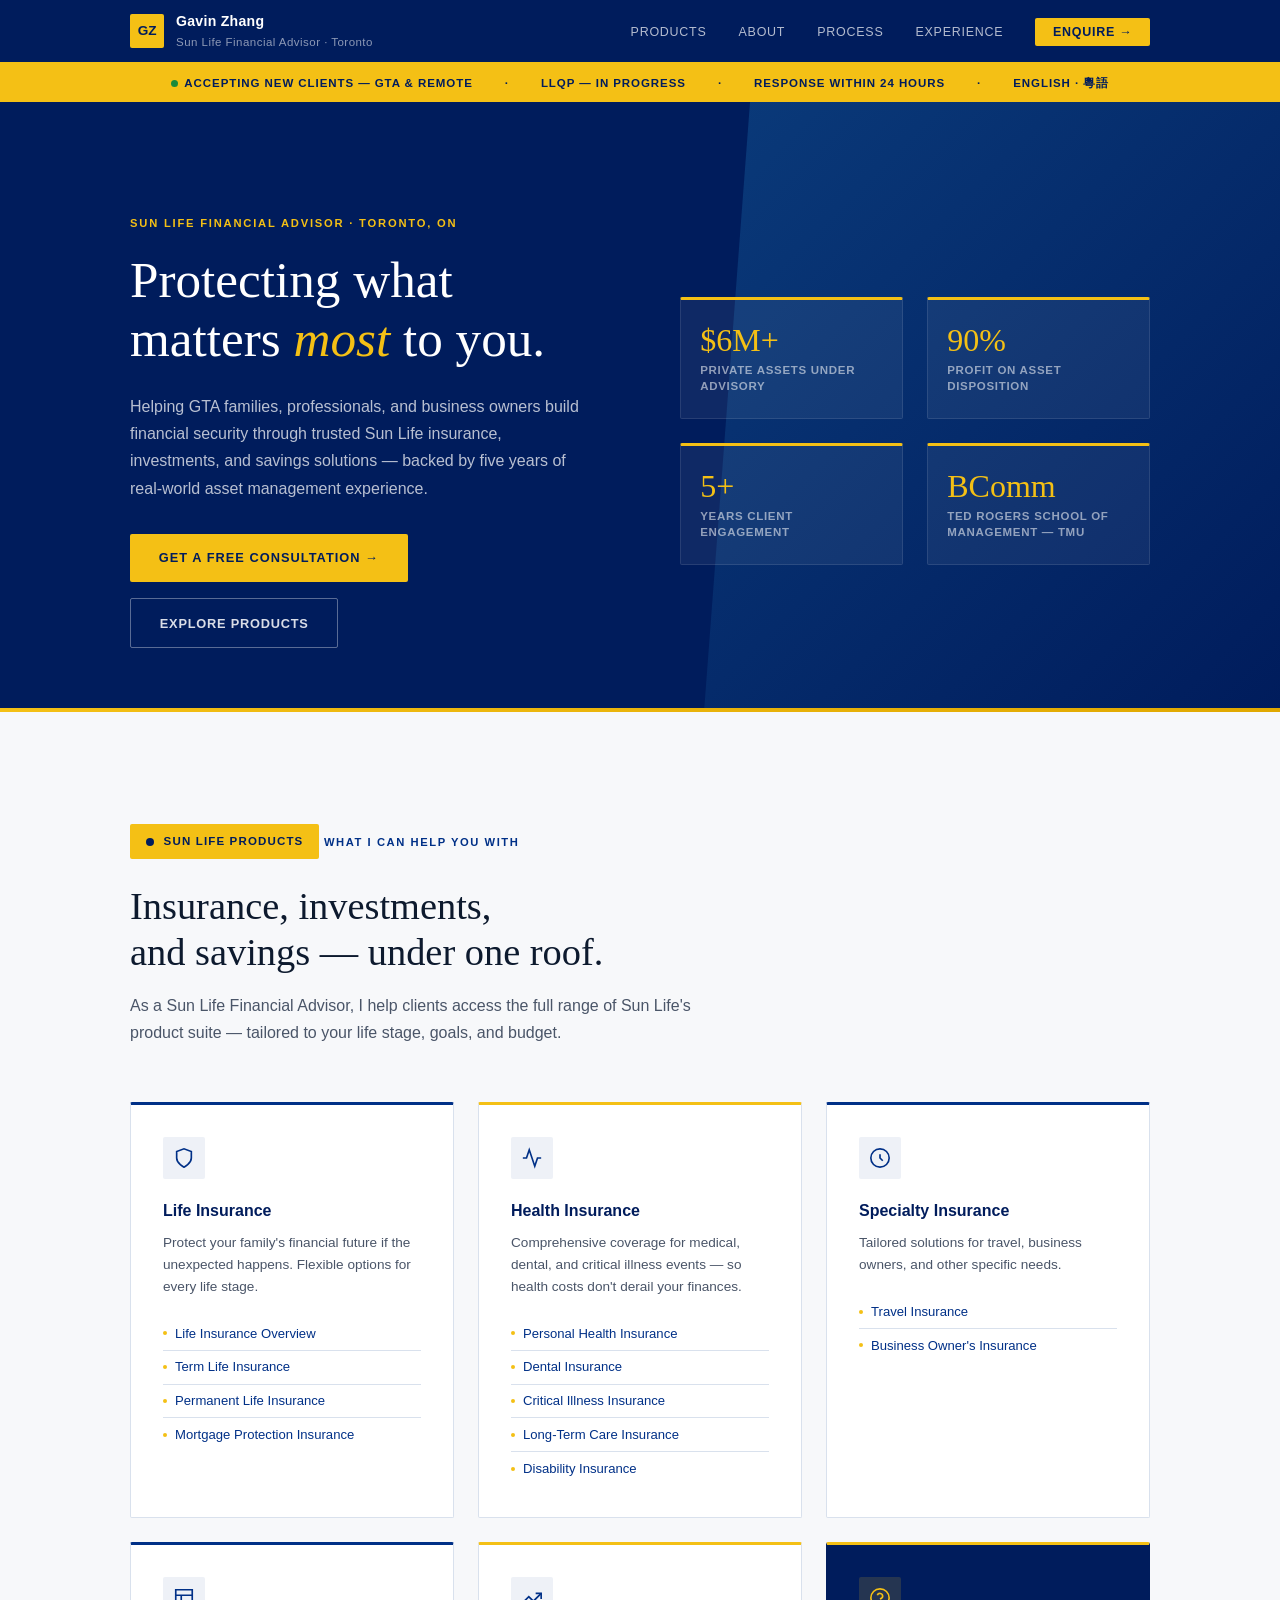
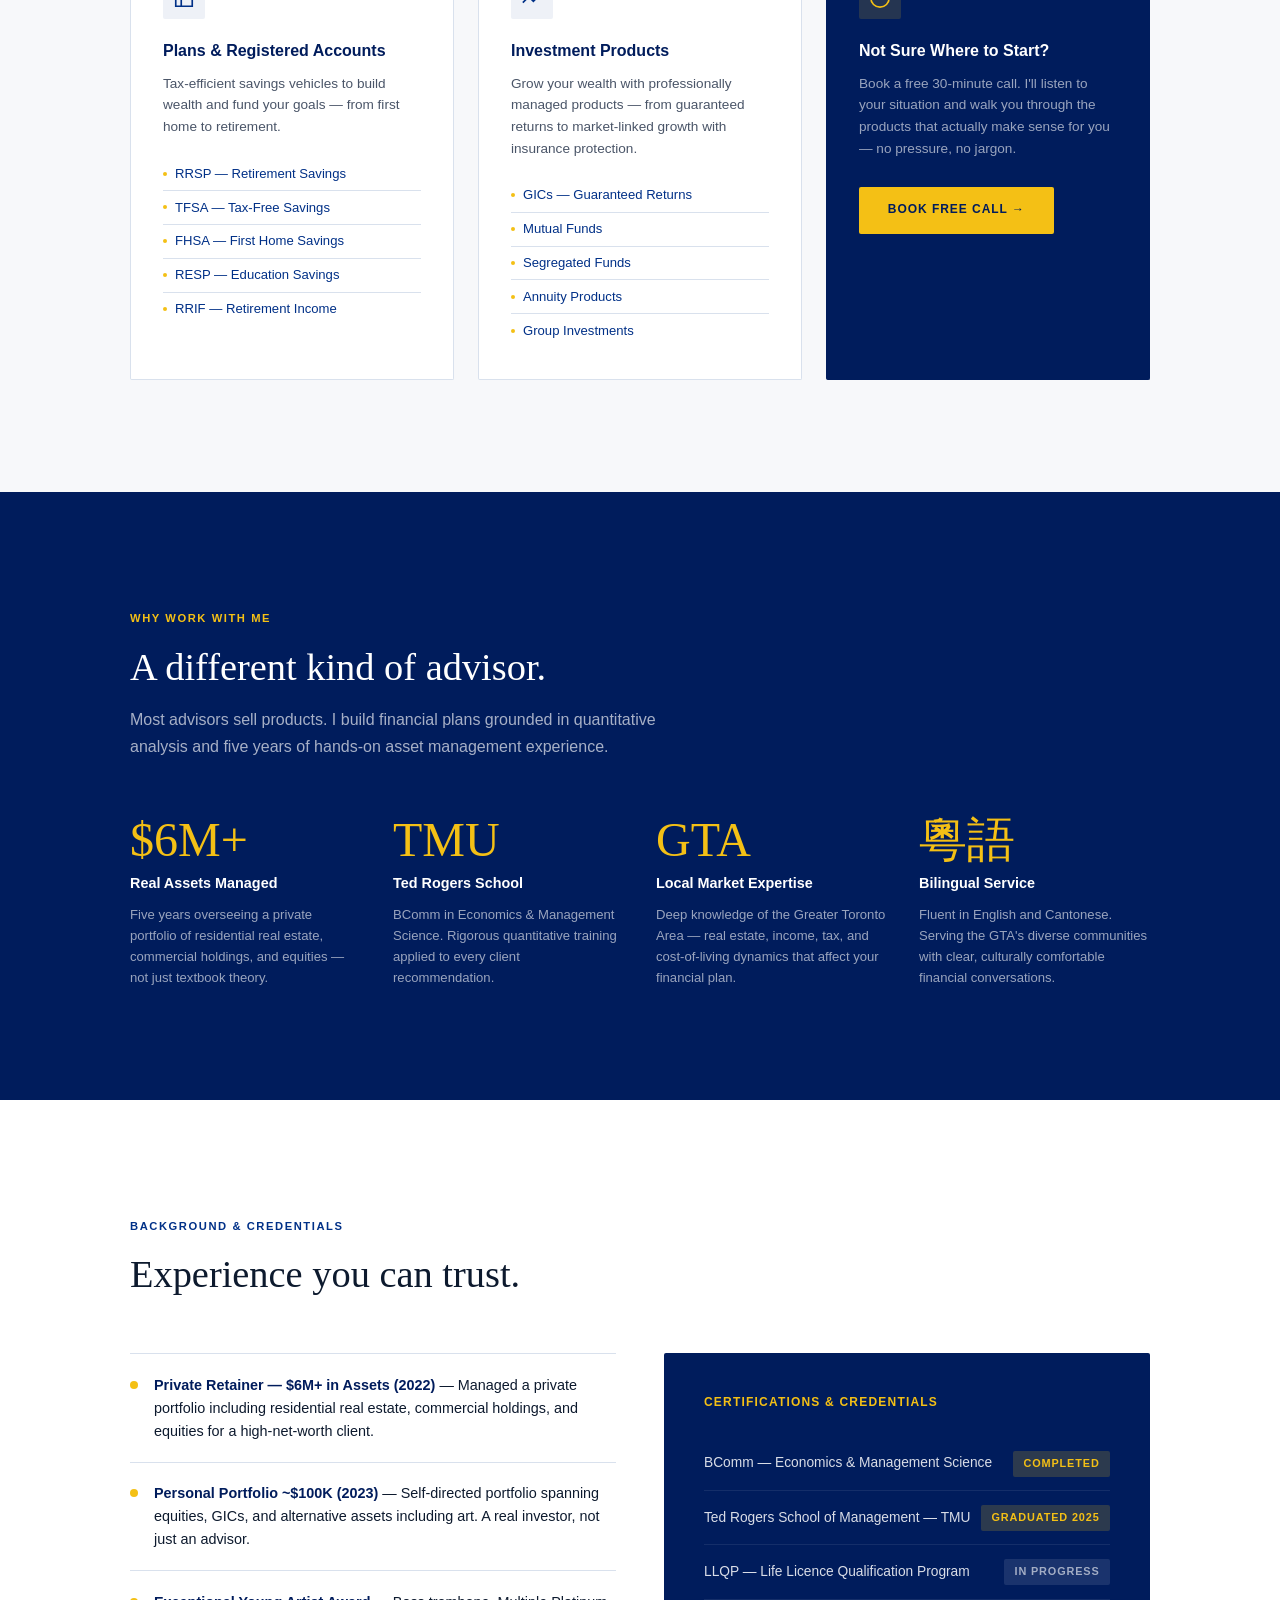
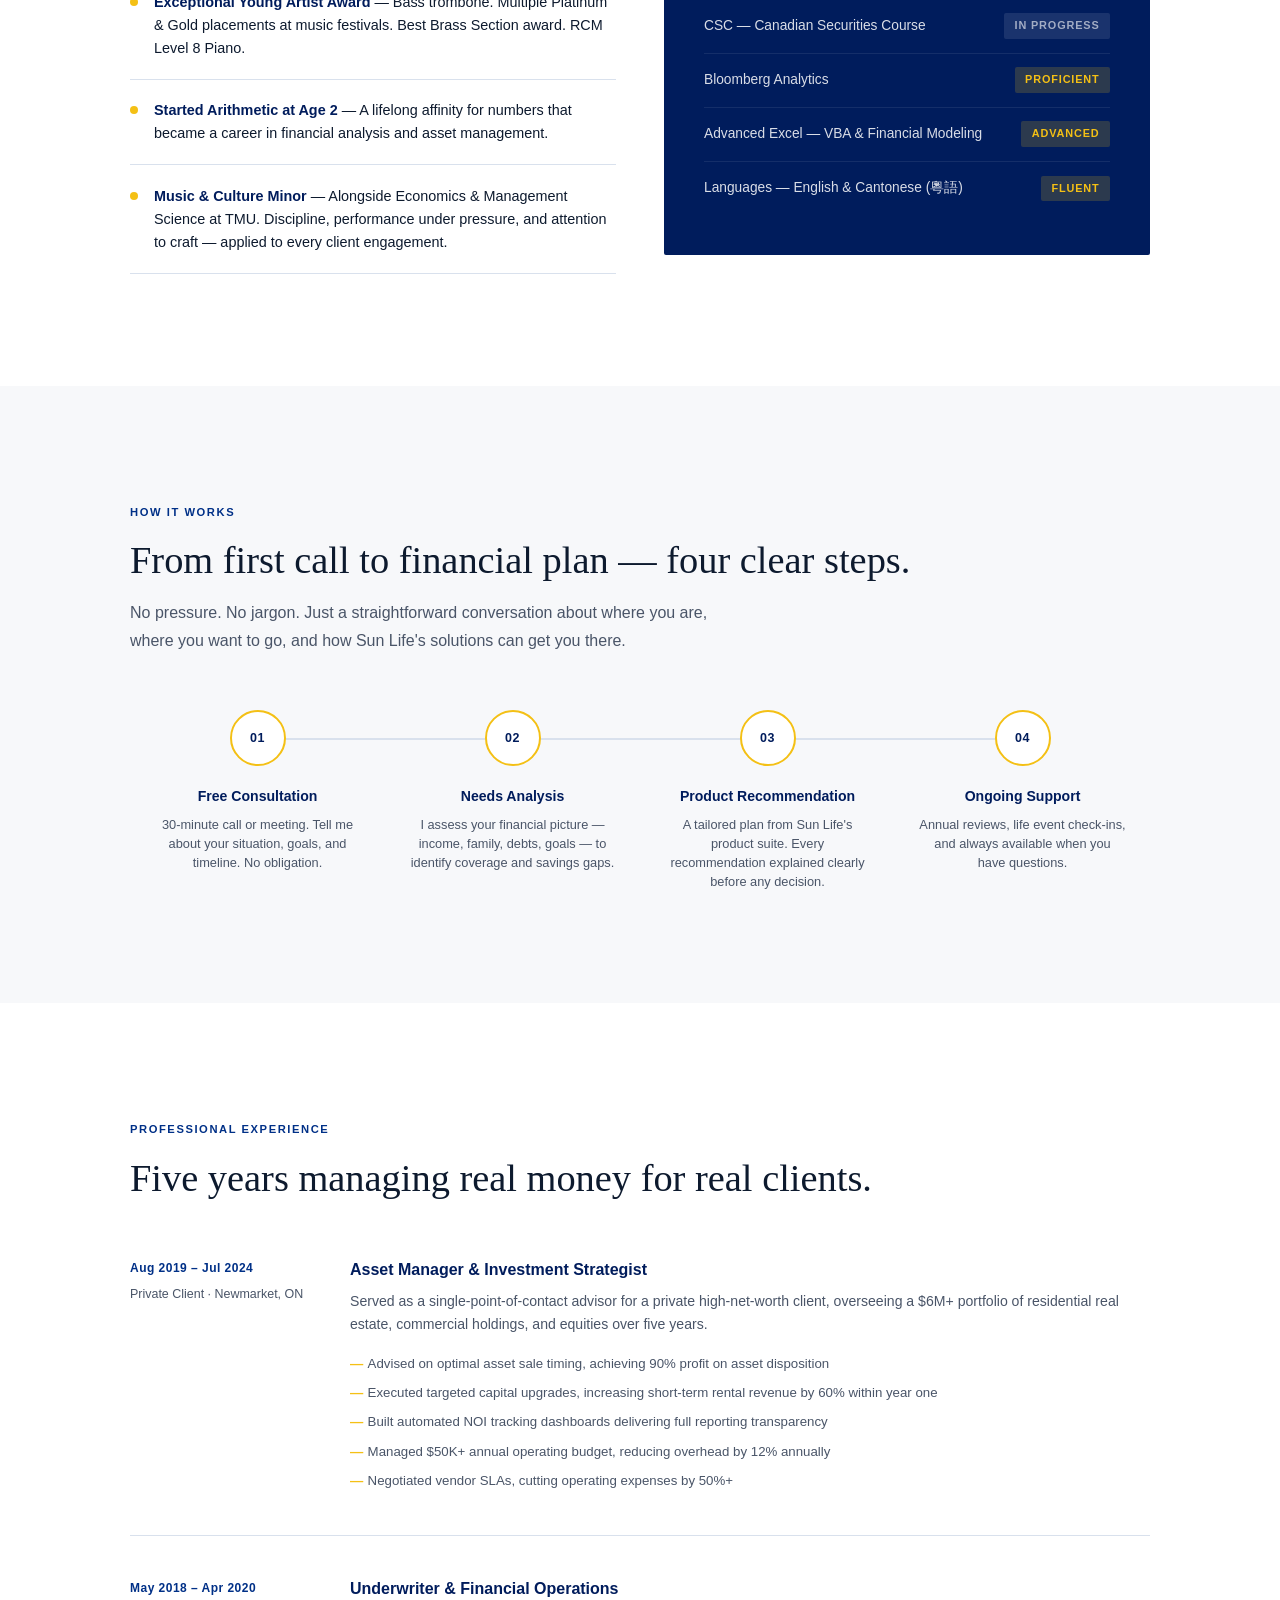
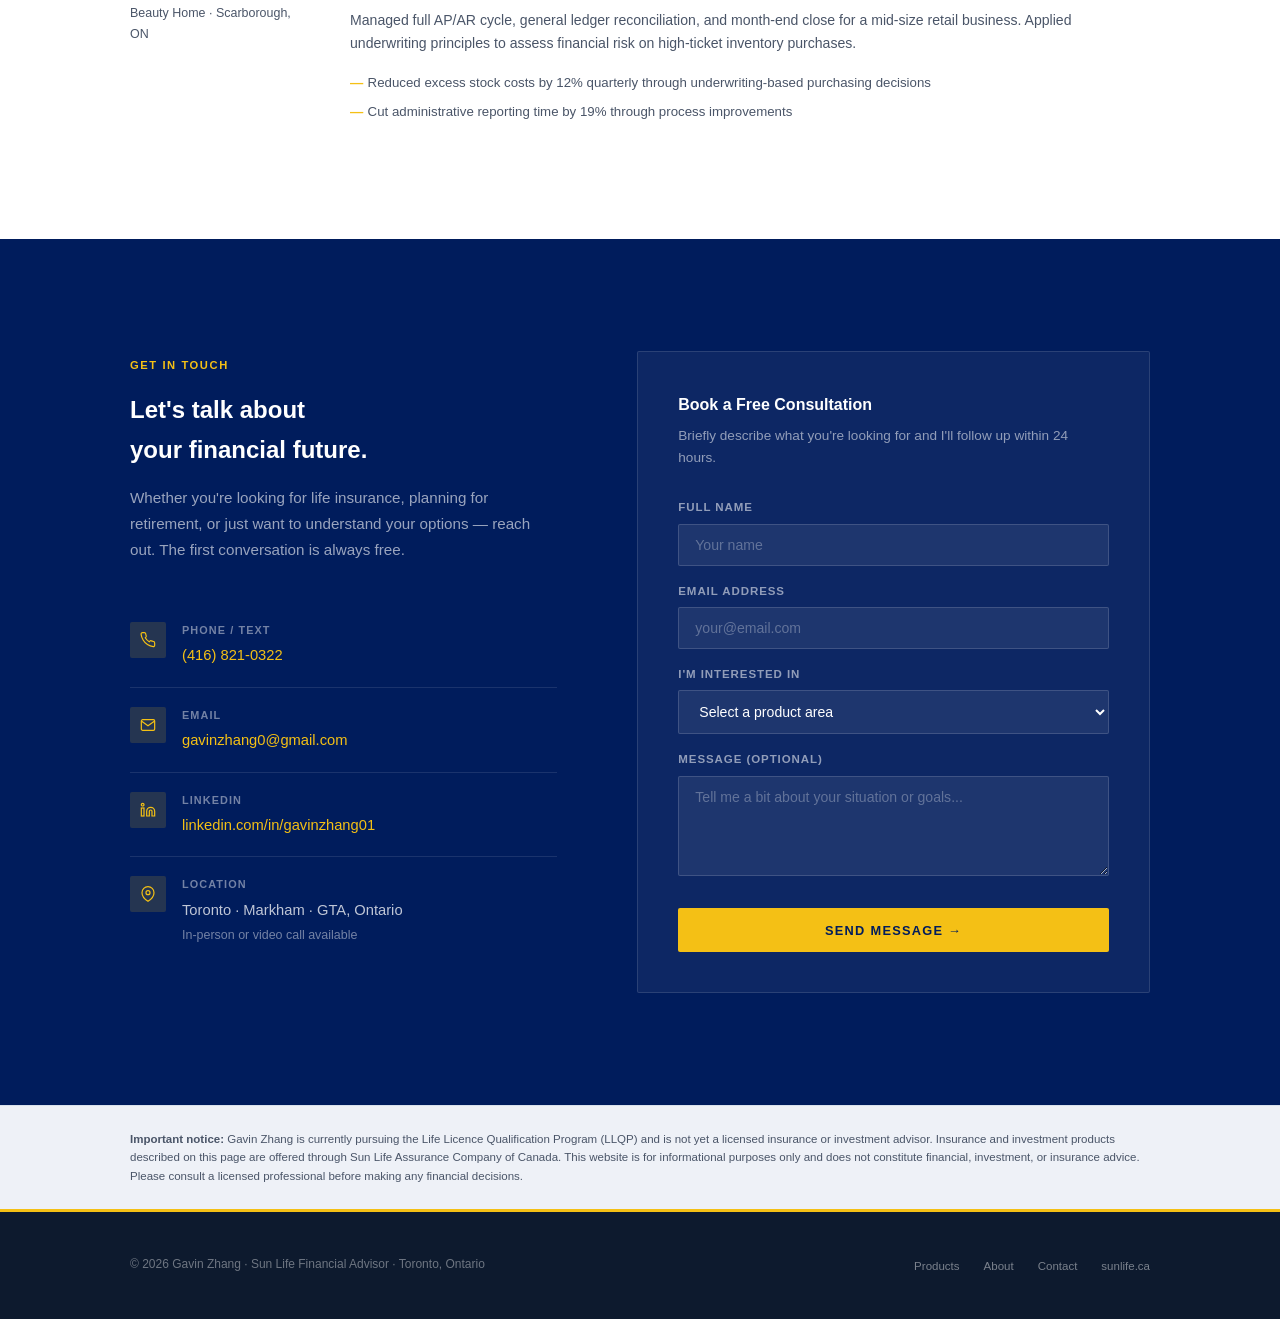
==== commit e3de34bf: "Add files via upload" ====
--- a/index.html
+++ b/index.html
@@ -3,1247 +3,1001 @@
 <head>
 <meta charset="UTF-8">
 <meta name="viewport" content="width=device-width, initial-scale=1.0">
-<title>Gavin Zhang — Financial Consultant & Asset Strategist</title>
-<link rel="preconnect" href="https://fonts.googleapis.com">
-<link href="https://fonts.googleapis.com/css2?family=Open+Sans:ital,wght@0,300;0,400;0,600;0,700;1,300;1,400&display=swap" rel="stylesheet">
+<title>Gavin Zhang — Sun Life Financial Advisor · Toronto</title>
 <style>
-/* ═══════════════════════════════════════
-   DESIGN TOKENS — PwC PROFESSIONAL
-═══════════════════════════════════════ */
-:root {
-  --bg:        #f2f2f2;
-  --bg2:       #e8e8e8;
-  --bg3:       #d8d8d8;
-  --bg4:       #cccccc;
-  --white:     #ffffff;
-  --border:    #dedede;
-  --border2:   #c8c8c8;
-  --border3:   #aaaaaa;
-  --ink:       #252525;
-  --ink2:      #3d3d3d;
-  --ink3:      #595959;
-  --ink4:      #767676;
-  --ink5:      #999999;
-  --accent:    #d04a02;
-  --accent2:   #e8530a;
-  --accent3:   rgba(208,74,2,0.06);
-  --accent4:   rgba(208,74,2,0.12);
-  --gold:      #b03a00;
-  --gold2:     #d04a02;
-  --gold3:     #fde8d8;
-  --green:     #1a6b3c;
-  --green-bg:  #e8f5ee;
-  --serif:     'Open Sans', system-ui, sans-serif;
-  --sans:      'Open Sans', system-ui, sans-serif;
-  --mono:      'Open Sans', system-ui, sans-serif;
-  --ease1:     cubic-bezier(0.22,1,0.36,1);
-  --ease2:     cubic-bezier(0.25,0.46,0.45,0.94);
-}
-
-/* ═══════════════════════════════════════
-   RESET & BASE
-═══════════════════════════════════════ */
-*,*::before,*::after { margin:0; padding:0; box-sizing:border-box }
-html { font-size:16px; scroll-behavior:smooth }
-body {
-  font-family:var(--sans);
-  background:var(--bg);
-  color:var(--ink);
-  overflow-x:hidden;
-  -webkit-font-smoothing:antialiased;
-  -moz-osx-font-smoothing:grayscale;
-  line-height:1.6;
-}
-::selection { background:var(--accent); color:#fff }
-a { text-decoration:none; color:inherit }
-button { border:none; background:none; cursor:pointer; font-family:inherit }
-img { display:block; max-width:100% }
-
-/* ═══════════════════════════════════════
-   SCROLL PROGRESS
-═══════════════════════════════════════ */
-#prog {
-  position:fixed; top:0; left:0; z-index:9000;
-  height:2px; width:0;
-  background:var(--accent);
-  transition:width 0.06s linear;
-  box-shadow:0 0 6px rgba(44,74,110,0.4);
-}
-
-/* ═══════════════════════════════════════
-   ANNOUNCEMENT BAR
-═══════════════════════════════════════ */
-.announce {
-  background:var(--ink);
-  padding:0.5rem 0;
-  border-bottom:3px solid var(--accent);
-}
-.announce-inner {
-  max-width:1400px; margin:0 auto; padding:0 3rem;
-  display:flex; align-items:center; justify-content:space-between; gap:2rem;
-}
-.announce-left {
-  display:flex; align-items:center; gap:2.5rem;
-  font-family:var(--sans); font-size:0.72rem;
-  color:rgba(255,255,255,0.6); font-weight:400;
-}
-.announce-item { display:flex; align-items:center; gap:0.5rem }
-.a-dot {
-  width:5px; height:5px; border-radius:50%;
-  background:#4ade80;
-  animation:livepulse 2s ease-in-out infinite; flex-shrink:0;
-}
-.announce-right {
-  font-family:var(--sans); font-size:0.68rem;
-  color:rgba(255,255,255,0.35);
-}
-@keyframes livepulse { 0%,100%{opacity:1;transform:scale(1)} 50%{opacity:0.4;transform:scale(0.8)} }
-
-/* ═══════════════════════════════════════
-   NAVIGATION
-═══════════════════════════════════════ */
-nav {
-  position:sticky; top:0; z-index:500;
-  background:#ffffff;
-  border-bottom:1px solid var(--border);
-  transition:border-color 0.3s, box-shadow 0.3s;
-}
-nav.scrolled { box-shadow:0 2px 12px rgba(0,0,0,0.08); border-bottom-color:var(--border2) }
-.nav-inner {
-  max-width:1400px; margin:0 auto; padding:0 3rem;
-  display:flex; align-items:center; height:64px;
-}
-.nav-brand {
-  display:flex; align-items:center; gap:1rem;
-  margin-right:auto; text-decoration:none;
-}
-.brand-mark {
-  width:36px; height:36px; background:var(--accent);
-  display:flex; align-items:center; justify-content:center;
-  flex-shrink:0;
-}
-.brand-mark::after { display:none }
-.brand-mark span {
-  font-family:var(--sans); font-size:0.85rem;
-  color:#fff; font-weight:700; position:relative; z-index:1;
-  letter-spacing:0.02em;
-}
-.brand-name {
-  font-family:var(--sans); font-size:0.95rem;
-  color:var(--ink); font-weight:600; display:block; line-height:1.2;
-}
-.brand-sub {
-  font-family:var(--sans); font-size:0.65rem;
-  color:var(--ink4); letter-spacing:0.02em;
-  display:block; font-weight:400;
-}
-.nav-links { display:flex; align-items:stretch; list-style:none; height:100% }
-.nav-links a {
-  display:flex; align-items:center; padding:0 1rem; height:100%;
-  font-family:var(--sans); font-size:0.78rem; color:var(--ink3);
-  font-weight:400;
-  border-bottom:3px solid transparent;
-  transition:color 0.18s, border-color 0.18s;
-}
-.nav-links a:hover { color:var(--ink) }
-.nav-links a.nav-on { color:var(--accent); border-bottom-color:var(--accent) }
-.nav-divider { width:1px; height:22px; background:var(--border); margin:auto 0.5rem }
-.nav-open {
-  display:flex; align-items:center; gap:0.4rem;
-  font-family:var(--sans); font-size:0.72rem;
-  color:var(--green); padding:0 1rem;
-  border-left:1px solid var(--border); height:100%;
-  font-weight:600;
-}
-.open-dot {
-  width:6px; height:6px; border-radius:50%; background:var(--green);
-  animation:livepulse 2s ease-in-out infinite;
-}
-.nav-enquire {
-  display:flex; align-items:center; height:100%;
-  padding:0 1.8rem; background:var(--accent); color:#fff;
-  font-family:var(--sans); font-size:0.78rem;
-  font-weight:600; letter-spacing:0.02em;
-  transition:background 0.2s;
-}
-.nav-enquire:hover { background:var(--accent2); color:#fff }
-
-/* ═══════════════════════════════════════
-   HERO
-═══════════════════════════════════════ */
-.hero { border-bottom:4px solid var(--accent); position:relative; overflow:hidden; background:#ffffff }
-.hero-bg {
-  position:absolute; inset:0; pointer-events:none;
-  background: linear-gradient(135deg, rgba(208,74,2,0.03) 0%, transparent 60%);
-}
-.hero-dot-grid {
-  position:absolute; inset:0; pointer-events:none;
-  background-image:radial-gradient(circle, var(--border) 1px, transparent 1px);
-  background-size:32px 32px;
-  mask-image:radial-gradient(ellipse 50% 60% at 80% 50%, black, transparent);
-  -webkit-mask-image:radial-gradient(ellipse 50% 60% at 80% 50%, black, transparent);
-  opacity:0.4;
-}
-.hero-content {
-  max-width:1400px; margin:0 auto; padding:5rem 3rem 4rem;
-  display:grid; grid-template-columns:1.15fr 0.85fr;
-  gap:5rem; align-items:center; position:relative; z-index:1;
-}
-
-/* Left */
-.hero-tag {
-  display:inline-flex; align-items:center; gap:0.75rem; margin-bottom:1.5rem;
-  opacity:0; animation:fadeUp 0.9s var(--ease1) 0.1s forwards;
-}
-.htag-line { width:28px; height:3px; background:var(--accent) }
-.htag-text {
-  font-family:var(--sans); font-size:0.72rem;
-  color:var(--accent); letter-spacing:0.08em; font-weight:600;
-}
-.hero-h1 {
-  font-family:var(--sans);
-  font-size:clamp(3rem,5.5vw,6rem);
-  font-weight:700; line-height:1.0; letter-spacing:-0.02em;
-  color:var(--ink); margin-bottom:1.2rem;
-  opacity:0; animation:fadeUp 0.9s var(--ease1) 0.25s forwards;
-}
-.hero-h1 em { font-style:normal; color:var(--accent); display:block }
-.hero-byline {
-  font-family:var(--sans); font-size:0.82rem; color:var(--ink4);
-  letter-spacing:0.02em; margin-bottom:2rem;
-  opacity:0; animation:fadeUp 0.9s var(--ease1) 0.4s forwards; font-weight:400;
-}
-.hero-desc {
-  font-size:1.05rem; color:var(--ink3); line-height:1.8;
-  max-width:500px; font-weight:400; margin-bottom:2.5rem;
-  opacity:0; animation:fadeUp 0.9s var(--ease1) 0.55s forwards;
-}
-.hero-btns {
-  display:flex; gap:1rem; flex-wrap:wrap;
-  opacity:0; animation:fadeUp 0.9s var(--ease1) 0.7s forwards;
-}
-.btn-solid {
-  padding:0.85rem 2.2rem; background:var(--accent); color:#fff;
-  font-family:var(--sans); font-size:0.82rem;
-  font-weight:600; letter-spacing:0.02em;
-  display:inline-flex; align-items:center; gap:0.5rem;
-  transition:background 0.2s, transform 0.15s;
-}
-.btn-solid:hover { background:var(--accent2); transform:translateY(-1px) }
-.btn-ghost {
-  padding:0.85rem 2rem; background:transparent; color:var(--ink);
-  border:2px solid var(--ink);
-  font-family:var(--sans); font-size:0.82rem;
-  font-weight:600;
-  display:inline-flex; align-items:center; gap:0.5rem;
-  transition:border-color 0.2s, color 0.2s, background 0.2s;
-}
-.btn-ghost:hover { border-color:var(--accent); color:var(--accent); background:var(--accent3) }
-
-/* Right — card stack */
-.hero-right {
-  display:flex; flex-direction:column; gap:1.2rem;
-  opacity:0; animation:fadeIn 1s var(--ease1) 0.5s forwards;
-}
-.profile-card {
-  background:#ffffff; box-shadow:0 4px 24px rgba(0,0,0,0.1);
-  overflow:hidden;
-}
-.pc-top {
-  background:var(--ink); padding:1.8rem 2rem;
-  position:relative; overflow:hidden;
-  border-left:4px solid var(--accent);
-}
-.pc-top::after {
-  content:'GZ'; position:absolute; bottom:-2rem; right:0.5rem;
-  font-family:var(--sans); font-size:8rem; font-weight:700;
-  color:rgba(255,255,255,0.04); line-height:1;
-  pointer-events:none; user-select:none;
-}
-.pc-avatar-row {
-  display:flex; align-items:center; gap:1rem;
-  position:relative; z-index:1;
-}
-.pc-avatar {
-  width:48px; height:48px;
-  background:var(--accent);
-  display:flex; align-items:center; justify-content:center;
-  font-family:var(--sans); font-size:1rem; color:#fff; font-weight:700; flex-shrink:0;
-}
-.pc-name { font-family:var(--sans); font-size:1.05rem; color:#fff; font-weight:700; margin-bottom:0.15rem }
-.pc-role { font-family:var(--sans); font-size:0.68rem; color:rgba(255,255,255,0.45); font-weight:400 }
-.pc-stats {
-  display:grid; grid-template-columns:repeat(2,1fr);
-  margin-top:1.5rem; padding-top:1.5rem;
-  border-top:1px solid rgba(255,255,255,0.1);
-  gap:1.2rem; position:relative; z-index:1;
-}
-.pcs-num { font-family:var(--sans); font-size:1.9rem; font-weight:700; color:#fff; line-height:1; margin-bottom:0.2rem }
-.pcs-label { font-family:var(--sans); font-size:0.65rem; color:rgba(255,255,255,0.4); font-weight:400; line-height:1.5 }
-.pc-body { padding:1.5rem 2rem }
-.pc-tags { display:flex; flex-wrap:wrap; gap:0.4rem }
-.pc-tag {
-  padding:0.28rem 0.7rem; background:var(--bg2); border:1px solid var(--border);
-  font-family:var(--sans); font-size:0.7rem; color:var(--ink3); font-weight:400;
-  transition:border-color 0.15s, color 0.15s;
-}
-.pc-tag:hover { border-color:var(--accent); color:var(--accent) }
-.pc-tag.active { background:var(--accent3); border-color:rgba(208,74,2,0.3); color:var(--accent); font-weight:600 }
-
-.quick-contact {
-  background:#ffffff;
-  padding:1.2rem 1.5rem; box-shadow:0 2px 12px rgba(0,0,0,0.08);
-}
-.qc-head {
-  font-family:var(--sans); font-size:0.68rem;
-  color:var(--ink4); font-weight:700; letter-spacing:0.04em; text-transform:uppercase; margin-bottom:0.8rem;
-}
-.qc-item {
-  display:flex; align-items:center; justify-content:space-between;
-  padding:0.55rem 0; border-bottom:1px solid var(--border);
-  text-decoration:none; transition:padding-left 0.2s;
-}
-.qc-item:last-child { border-bottom:none }
-.qc-item:hover { padding-left:0.4rem }
-.qc-k { font-family:var(--sans); font-size:0.68rem; color:var(--ink4); font-weight:700; text-transform:uppercase }
-.qc-v { font-size:0.88rem; font-weight:600; color:var(--ink) }
-.qc-arrow { color:var(--accent); font-size:0.9rem; transition:transform 0.2s; font-weight:700 }
-.qc-item:hover .qc-arrow { transform:translateX(3px) }
-
-.avail-pill {
-  background:var(--green-bg); border-left:4px solid var(--green);
-  padding:0.9rem 1.5rem;
-  display:flex; align-items:center; justify-content:space-between;
-}
-.avail-pill-label { font-family:var(--sans); font-size:0.68rem; color:var(--ink3); font-weight:700; text-transform:uppercase; letter-spacing:0.04em }
-.avail-pill-status {
-  display:flex; align-items:center; gap:0.4rem;
-  font-family:var(--sans); font-size:0.72rem; color:var(--green); font-weight:700;
-}
-.avail-pill-status::before {
-  content:''; width:6px; height:6px; border-radius:50%;
-  background:var(--green); animation:livepulse 2s ease-in-out infinite;
-}
-
-/* Hero bottom strip */
-.hero-strip { background:var(--bg); border-top:1px solid var(--border) }
-.hero-strip-inner {
-  max-width:1400px; margin:0 auto; padding:0 3rem;
-  display:grid; grid-template-columns:repeat(4,1fr);
-}
-.hs-cell {
-  padding:1.1rem 1.5rem 1.1rem 0; border-right:1px solid var(--border);
-  display:flex; flex-direction:column; gap:0.2rem;
-}
-.hs-cell:not(:first-child) { padding-left:1.5rem }
-.hs-cell:last-child { border-right:none }
-.hs-label { font-family:var(--sans); font-size:0.65rem; color:var(--ink4); font-weight:700; text-transform:uppercase; letter-spacing:0.04em }
-.hs-val { font-family:var(--sans); font-size:0.8rem; color:var(--ink2); font-weight:600 }
-.hs-val.live { color:var(--green) }
-
-@keyframes fadeUp { from{opacity:0;transform:translateY(16px)} to{opacity:1;transform:translateY(0)} }
-@keyframes fadeIn { from{opacity:0} to{opacity:1} }
-
-
-
-/* ═══════════════════════════════════════
-   CONTENT WRAPPER
-═══════════════════════════════════════ */
-.wrap {
-  max-width:1400px; margin:0 auto; padding:0 3rem;
-  border-left:1px solid var(--border); border-right:1px solid var(--border);
-}
-
-/* ═══════════════════════════════════════
-   SECTION LAYOUT
-═══════════════════════════════════════ */
-.sec {
-  display:grid; grid-template-columns:200px 1fr;
-  border-bottom:1px solid var(--border);
-}
-.sec-side {
-  padding:4rem 2rem 4rem 0; border-right:1px solid var(--border);
-  background:#ffffff; display:flex; flex-direction:column; gap:0.5rem;
-  position:sticky; top:64px; align-self:start;
-}
-.sec-n { font-family:var(--sans); font-size:0.68rem; color:var(--accent); font-weight:600; letter-spacing:0.06em }
-.sec-t { font-family:var(--sans); font-size:1.05rem; font-weight:700; color:var(--ink); line-height:1.2 }
-.sec-b { padding:4rem 0 4rem 3.5rem }
-
-/* ═══════════════════════════════════════
-   ABOUT
-═══════════════════════════════════════ */
-.about-lede {
-  font-family:var(--sans); font-size:clamp(1.5rem,2.5vw,2.2rem);
-  font-weight:700; line-height:1.3; color:var(--ink);
-  max-width:700px; margin-bottom:1.8rem; letter-spacing:-0.01em;
-}
-.about-lede em { font-style:normal; color:var(--accent) }
-.about-p { font-size:0.98rem; color:var(--ink3); line-height:1.9; max-width:660px; font-weight:400; margin-bottom:1.2rem }
-
-/* Counters */
-.counters {
-  display:grid; grid-template-columns:repeat(4,1fr);
-  gap:0; background:var(--accent);
-  border:none; margin:2.5rem 0;
-}
-.cnt {
-  background:var(--accent); padding:2rem 1.5rem;
-  position:relative; overflow:hidden; transition:background 0.2s;
-  border-right:1px solid rgba(255,255,255,0.15);
-}
-.cnt:last-child { border-right:none }
-.cnt:hover { background:var(--accent2) }
-.cnt::before { display:none }
-.cnt-n {
-  font-family:var(--sans); font-size:2.8rem; font-weight:700;
-  color:#fff; line-height:1; margin-bottom:0.4rem;
-  display:flex; align-items:baseline; gap:0.05rem;
-}
-.cnt-s { font-size:1.5rem }
-.cnt-l { font-family:var(--sans); font-size:0.72rem; color:rgba(255,255,255,0.7); line-height:1.5; font-weight:400 }
-
-/* About grid */
-.ag3 { display:grid; grid-template-columns:repeat(3,1fr); gap:1.5rem; border:none; margin-top:2.5rem }
-.ag { background:#ffffff; padding:2rem; border-top:4px solid var(--accent); box-shadow:0 1px 4px rgba(0,0,0,0.06); transition:box-shadow 0.2s }
-.ag:hover { box-shadow:0 4px 16px rgba(0,0,0,0.1) }
-.ag-l { font-family:var(--sans); font-size:0.72rem; color:var(--accent); font-weight:700; letter-spacing:0.04em; margin-bottom:0.7rem; text-transform:uppercase }
-.ag-b { font-size:0.88rem; color:var(--ink2); line-height:1.8 }
-
-/* Pillars */
-.pillars { display:grid; grid-template-columns:repeat(3,1fr); gap:1.5rem; border:none; margin-top:1.5rem }
-.pillar { background:#ffffff; padding:2rem; border-left:4px solid var(--accent); box-shadow:0 1px 4px rgba(0,0,0,0.06); transition:box-shadow 0.2s }
-.pillar:hover { box-shadow:0 4px 16px rgba(0,0,0,0.1) }
-.pillar-n { font-family:var(--sans); font-size:0.68rem; color:var(--accent); font-weight:700; letter-spacing:0.08em; margin-bottom:0.8rem; text-transform:uppercase }
-.pillar-t { font-family:var(--sans); font-size:1rem; font-weight:700; color:var(--ink); margin-bottom:0.45rem }
-.pillar-d { font-size:0.86rem; color:var(--ink3); line-height:1.75 }
-
-/* ═══════════════════════════════════════
-   SERVICES
-═══════════════════════════════════════ */
-.svc-intro { display:grid; grid-template-columns:1.1fr 0.9fr; gap:4rem; margin-bottom:2.5rem; align-items:end }
-.svc-lede { font-family:var(--sans); font-size:1.3rem; font-weight:700; color:var(--ink); line-height:1.4 }
-.svc-lede em { font-style:normal; color:var(--accent) }
-.svc-sub { font-size:0.92rem; color:var(--ink3); line-height:1.88; font-weight:400 }
-.svc-grid { display:grid; grid-template-columns:repeat(3,1fr); gap:1.5rem; }
-.svc {
-  background:#ffffff; padding:2.5rem 2rem;
-  display:flex; flex-direction:column; position:relative; overflow:hidden;
-  box-shadow:0 1px 4px rgba(0,0,0,0.06); transition:box-shadow 0.2s;
-  border-top:4px solid var(--border2);
-}
-.svc:hover { box-shadow:0 6px 24px rgba(0,0,0,0.1); border-top-color:var(--accent) }
-.svc.rec { background:var(--accent); border-top-color:rgba(255,255,255,0.3) }
-.svc.rec:hover { background:var(--accent2); box-shadow:0 6px 24px rgba(208,74,2,0.25) }
-.svc-rule { display:none }
-.svc-tier { font-family:var(--sans); font-size:0.68rem; color:var(--ink4); font-weight:700; letter-spacing:0.08em; text-transform:uppercase; margin-bottom:1rem }
-.svc.rec .svc-tier { color:rgba(255,255,255,0.6) }
-.svc-badge { display:inline-block; padding:0.2rem 0.7rem; background:var(--ink); color:#fff; font-family:var(--sans); font-size:0.65rem; font-weight:700; letter-spacing:0.04em; text-transform:uppercase; margin-bottom:1rem; align-self:flex-start }
-.svc-name { font-family:var(--sans); font-size:1.8rem; font-weight:700; color:var(--ink); line-height:1.1; margin-bottom:0.35rem }
-.svc.rec .svc-name { color:#fff }
-.svc-scope { font-family:var(--sans); font-size:0.72rem; color:var(--ink4); font-weight:600; margin-bottom:1.2rem }
-.svc.rec .svc-scope { color:rgba(255,255,255,0.55) }
-.svc-desc { font-size:0.88rem; color:var(--ink3); line-height:1.82; margin-bottom:1.8rem; font-weight:400 }
-.svc.rec .svc-desc { color:rgba(255,255,255,0.75) }
-.svc-items { list-style:none; flex:1; display:flex; flex-direction:column; gap:0.5rem; margin-bottom:2rem }
-.svc-items li { font-size:0.86rem; color:var(--ink2); display:flex; gap:0.6rem; align-items:flex-start; line-height:1.55 }
-.svc.rec .svc-items li { color:rgba(255,255,255,0.82) }
-.svc-items li::before { content:'—'; color:var(--accent); font-size:0.68rem; flex-shrink:0; margin-top:0.1rem; font-weight:700 }
-.svc.rec .svc-items li::before { color:rgba(255,255,255,0.5) }
-.svc-foot { margin-top:auto; padding-top:1.5rem; border-top:1px solid var(--border) }
-.svc.rec .svc-foot { border-color:rgba(255,255,255,0.2) }
-.svc-price { font-family:var(--sans); font-size:3rem; font-weight:700; color:var(--ink); line-height:1; display:flex; align-items:baseline; gap:0.05rem }
-.svc.rec .svc-price { color:#fff }
-.svc-price-sup { font-size:1.3rem; vertical-align:super }
-.svc-price-note { font-family:var(--sans); font-size:0.72rem; color:var(--ink4); line-height:1.65; margin-bottom:1.2rem; margin-top:0.3rem }
-.svc.rec .svc-price-note { color:rgba(255,255,255,0.45) }
-.svc-cta { display:block; text-align:center; padding:0.85rem; font-family:var(--sans); font-size:0.8rem; font-weight:700; letter-spacing:0.02em; border:2px solid var(--ink); color:var(--ink); transition:border-color 0.2s, color 0.2s, background 0.2s }
-.svc-cta:hover { border-color:var(--accent); color:var(--accent); background:var(--accent3) }
-.svc.rec .svc-cta { border-color:rgba(255,255,255,0.5); color:#fff }
-.svc.rec .svc-cta:hover { background:rgba(255,255,255,0.15) }
-.custom-eng { margin-top:1.5rem; padding:1.4rem 1.8rem; background:#ffffff; border-left:4px solid var(--accent); box-shadow:0 1px 4px rgba(0,0,0,0.06); display:flex; align-items:flex-start; gap:1rem; font-size:0.88rem; color:var(--ink3); line-height:1.78 }
-.custom-eng strong { color:var(--ink) }
-.custom-icon { color:var(--accent); flex-shrink:0; margin-top:0.05rem; font-weight:700 }
-
-/* ═══════════════════════════════════════
-   PROCESS
-═══════════════════════════════════════ */
-.proc-intro { font-size:0.95rem; color:var(--ink3); line-height:1.88; max-width:560px; margin-bottom:2.5rem; font-weight:400 }
-.proc-grid { display:grid; grid-template-columns:repeat(4,1fr); gap:1.5rem; }
-.proc-step { background:#ffffff; padding:2.2rem 1.8rem; position:relative; border-top:4px solid var(--accent); box-shadow:0 1px 4px rgba(0,0,0,0.06); transition:box-shadow 0.2s }
-.proc-step:hover { box-shadow:0 6px 20px rgba(0,0,0,0.1) }
-.proc-dot { display:none }
-.proc-n { font-family:var(--sans); font-size:2rem; font-weight:700; color:var(--accent); opacity:0.2; line-height:1; margin-bottom:0.8rem }
-.proc-t { font-family:var(--sans); font-size:1rem; font-weight:700; color:var(--ink); margin-bottom:0.55rem; line-height:1.3 }
-.proc-d { font-size:0.86rem; color:var(--ink3); line-height:1.78 }
-
-/* ═══════════════════════════════════════
-   EXPERTISE
-═══════════════════════════════════════ */
-.exp-areas { display:grid; grid-template-columns:repeat(3,1fr); gap:1.5rem; }
-.ea { background:#ffffff; padding:2.2rem 2rem; position:relative; box-shadow:0 1px 4px rgba(0,0,0,0.06); transition:box-shadow 0.2s, border-color 0.2s; border-left:4px solid var(--border2) }
-.ea:hover { box-shadow:0 6px 20px rgba(0,0,0,0.1); border-left-color:var(--accent) }
-.ea::after { display:none }
-.ea-n { font-family:var(--sans); font-size:0.68rem; color:var(--accent); font-weight:700; letter-spacing:0.06em; text-transform:uppercase; margin-bottom:0.8rem }
-.ea-t { font-family:var(--sans); font-size:1.05rem; font-weight:700; color:var(--ink); margin-bottom:0.5rem }
-.ea-d { font-size:0.86rem; color:var(--ink3); line-height:1.78 }
-
-/* ═══════════════════════════════════════
-   TOOLS
-═══════════════════════════════════════ */
-.tools { display:grid; grid-template-columns:repeat(4,1fr); gap:1.5rem; }
-.tool { background:#ffffff; padding:1.8rem 1.5rem; display:flex; flex-direction:column; gap:0.5rem; box-shadow:0 1px 4px rgba(0,0,0,0.06); transition:box-shadow 0.2s; border-top:3px solid transparent }
-.tool:hover { box-shadow:0 4px 16px rgba(0,0,0,0.1); border-top-color:var(--accent) }
-.tool-name { font-size:0.92rem; font-weight:700; color:var(--ink) }
-.tool-desc { font-size:0.8rem; color:var(--ink4); line-height:1.6; flex:1 }
-.tool-level { font-family:var(--sans); font-size:0.68rem; font-weight:700; letter-spacing:0.04em; text-transform:uppercase }
-.tool-level.a { color:var(--accent) }
-.tool-level.p { color:var(--ink3) }
-.tool-bar { height:3px; background:var(--border); overflow:hidden; margin-top:0.3rem }
-.tool-fill { height:100%; background:var(--accent); transform:scaleX(0); transform-origin:left; transition:transform 1.2s var(--ease1) }
-.tool.vis .tool-fill { transform:scaleX(1) }
-
-/* ═══════════════════════════════════════
-   EXPERIENCE TABS
-═══════════════════════════════════════ */
-.exp-wrap { display:grid; grid-template-columns:220px 1fr; border:1px solid var(--border); background:#ffffff }
-.etab-col { border-right:1px solid var(--border); display:flex; flex-direction:column; background:var(--bg); }
-.etab { padding:1.5rem 1.2rem; cursor:pointer; border-bottom:1px solid var(--border); border-left:4px solid transparent; transition:background 0.15s, border-color 0.15s }
-.etab:last-child { border-bottom:none }
-.etab:hover { background:var(--bg2) }
-.etab.on { background:#ffffff; border-left-color:var(--accent) }
-.etab-co { font-size:0.9rem; font-weight:700; color:var(--ink2); margin-bottom:0.2rem; line-height:1.3 }
-.etab.on .etab-co { color:var(--accent) }
-.etab-yr { font-family:var(--sans); font-size:0.68rem; color:var(--ink4); font-weight:400 }
-.etab-role { font-size:0.72rem; color:var(--ink4); margin-top:0.2rem; line-height:1.4 }
-.etab.on .etab-role { color:var(--ink3) }
-.epanel-wrap { padding:3rem }
-.epanel { display:none }
-.epanel.on { display:block }
-.ep-role { font-family:var(--sans); font-size:1.8rem; font-weight:700; color:var(--ink); line-height:1.15; margin-bottom:0.4rem }
-.ep-co { font-family:var(--sans); font-size:0.72rem; color:var(--accent); font-weight:700; letter-spacing:0.06em; text-transform:uppercase; margin-bottom:0.3rem }
-.ep-desc { font-size:0.93rem; color:var(--ink3); line-height:1.88; max-width:620px; padding-bottom:1.8rem; border-bottom:1px solid var(--border); margin-bottom:1.8rem; font-weight:400 }
-.ep-list { list-style:none; display:flex; flex-direction:column; gap:0.85rem }
-.ep-list li { font-size:0.92rem; color:var(--ink2); display:flex; gap:0.8rem; align-items:flex-start; line-height:1.72 }
-.ep-list li::before { content:'—'; color:var(--accent); font-size:0.7rem; flex-shrink:0; margin-top:0.2rem; font-weight:700 }
-.ep-hl { font-weight:700; color:var(--accent) }
-.ep-kpis { display:grid; grid-template-columns:repeat(3,1fr); gap:1.5rem; border:none; margin-top:2rem }
-.ep-kpi { background:var(--accent); padding:1.5rem; text-align:center; }
-.ep-kpi:hover { background:var(--accent2) }
-.ep-kpi-n { font-family:var(--sans); font-size:1.9rem; font-weight:700; color:#fff; line-height:1; margin-bottom:0.25rem }
-.ep-kpi-l { font-family:var(--sans); font-size:0.68rem; color:rgba(255,255,255,0.7); font-weight:400; line-height:1.5 }
-
-/* ═══════════════════════════════════════
-   FAQ
-═══════════════════════════════════════ */
-.faq { display:grid; grid-template-columns:1fr 1fr; gap:1.5rem; }
-.faq-item { background:#ffffff; padding:2rem; box-shadow:0 1px 4px rgba(0,0,0,0.06); border-top:4px solid var(--border2); transition:box-shadow 0.2s, border-color 0.2s }
-.faq-item:hover { box-shadow:0 4px 16px rgba(0,0,0,0.1); border-top-color:var(--accent) }
-.faq-q { font-family:var(--sans); font-size:1rem; font-weight:700; color:var(--ink); margin-bottom:0.7rem; line-height:1.35; display:flex; align-items:flex-start; gap:0.6rem }
-.faq-qm { font-family:var(--sans); font-size:1rem; color:var(--accent); font-weight:700; margin-top:0; flex-shrink:0 }
-.faq-a { font-size:0.9rem; color:var(--ink3); line-height:1.8; padding-left:1.4rem }
-
-/* ═══════════════════════════════════════
-   METRICS BAND
-═══════════════════════════════════════ */
-.metrics { background:var(--ink); display:grid; grid-template-columns:repeat(4,1fr) }
-.mband { padding:3rem 2rem; text-align:center; border-right:1px solid rgba(255,255,255,0.08); transition:background 0.2s }
-.mband:last-child { border-right:none }
-.mband:hover { background:#3d3d3d }
-.mband-n { font-family:var(--sans); font-size:3.5rem; font-weight:700; color:#fff; line-height:1; margin-bottom:0.4rem }
-.mband-l { font-family:var(--sans); font-size:0.72rem; color:rgba(255,255,255,0.5); font-weight:400; line-height:1.6 }
-
-/* ═══════════════════════════════════════
-   EDUCATION
-═══════════════════════════════════════ */
-.edu-layout { display:grid; grid-template-columns:1fr 1fr; gap:1.5rem; align-items:start }
-.edu-card { background:#ffffff; box-shadow:0 1px 4px rgba(0,0,0,0.06); overflow:hidden }
-.edu-head { background:var(--ink); padding:2.2rem; position:relative }
-.edu-head::after { content:''; position:absolute; top:0; left:0; width:4px; top:0; bottom:0; background:var(--accent) }
-.edu-deg { font-family:var(--sans); font-size:1.15rem; font-weight:700; color:#fff; line-height:1.25; margin-bottom:0.3rem }
-.edu-major { font-family:var(--sans); font-size:0.95rem; color:rgba(255,255,255,0.55); margin-bottom:0.8rem; font-style:normal }
-.edu-school { font-family:var(--sans); font-size:0.72rem; color:rgba(255,255,255,0.4); font-weight:600; letter-spacing:0.04em; text-transform:uppercase }
-.edu-yr { font-family:var(--sans); font-size:0.68rem; color:rgba(255,255,255,0.25); margin-top:0.3rem }
-.edu-body { padding:2rem }
-.edu-cl { font-family:var(--sans); font-size:0.68rem; color:var(--accent); font-weight:700; letter-spacing:0.06em; text-transform:uppercase; margin-bottom:1rem }
-.chips { display:flex; flex-wrap:wrap; gap:0.4rem }
-.chip { padding:0.28rem 0.75rem; background:var(--bg2); border:1px solid var(--border); font-size:0.78rem; color:var(--ink2); transition:border-color 0.15s, color 0.15s, background 0.15s; font-weight:400 }
-.chip:hover { border-color:var(--accent); color:var(--accent); background:var(--accent3) }
-.cert-stack { display:flex; flex-direction:column; gap:1rem }
-.cert { background:#ffffff; border:none; box-shadow:0 1px 4px rgba(0,0,0,0.06); padding:1.5rem; display:grid; grid-template-columns:1fr auto; gap:1rem; align-items:center; transition:box-shadow 0.2s; border-left:4px solid transparent }
-.cert:hover { box-shadow:0 4px 12px rgba(0,0,0,0.1); border-left-color:var(--accent) }
-.cert-name { font-family:var(--sans); font-size:1rem; font-weight:700; color:var(--ink); margin-bottom:0.2rem }
-.cert-text { font-size:0.84rem; color:var(--ink3); line-height:1.6 }
-.cert-badge { font-family:var(--sans); font-size:0.65rem; padding:0.28rem 0.75rem; font-weight:700; letter-spacing:0.04em; text-transform:uppercase; border:2px solid; white-space:nowrap; display:flex; align-items:center; gap:0.35rem }
-.cert-badge.prog { color:var(--accent); border-color:var(--accent); background:var(--accent3) }
-.cert-badge.prog::before { content:''; width:5px; height:5px; border-radius:50%; background:var(--accent); flex-shrink:0; animation:livepulse 2s ease-in-out infinite }
-.cert-badge.prof { color:var(--ink); border-color:var(--ink); background:var(--bg2) }
-
-/* ═══════════════════════════════════════
-   STATEMENT
-═══════════════════════════════════════ */
-.statement { background:var(--ink); border-top:none; border-bottom:none; padding:5.5rem 3rem; text-align:center }
-.stmt-orn { display:flex; align-items:center; justify-content:center; gap:1.5rem; margin-bottom:2.5rem }
-.stmt-ln { width:60px; height:3px; background:var(--accent) }
-.stmt-dm { width:8px; height:8px; background:var(--accent); flex-shrink:0 }
-.stmt-q { font-family:var(--sans); font-size:clamp(1.4rem,2.5vw,2rem); font-style:normal; font-weight:300; color:#ffffff; line-height:1.6; max-width:820px; margin:0 auto 2rem; letter-spacing:-0.005em }
-.stmt-q em { font-style:normal; color:var(--accent); font-weight:700 }
-.stmt-attr { font-family:var(--sans); font-size:0.72rem; color:rgba(255,255,255,0.4); font-weight:400; letter-spacing:0.06em; text-transform:uppercase }
-
-/* ═══════════════════════════════════════
-   CONTACT
-═══════════════════════════════════════ */
-.contact-layout { display:grid; grid-template-columns:1fr 1fr; gap:0 }
-.contact-l { padding:4.5rem 4rem 4.5rem 0; border-right:1px solid var(--border) }
-.contact-h { font-family:var(--sans); font-size:clamp(2.2rem,4vw,3.5rem); font-weight:700; color:var(--ink); line-height:1.1; letter-spacing:-0.015em; margin-bottom:0.8rem }
-.contact-h em { font-style:normal; color:var(--accent) }
-.contact-sub { font-size:0.98rem; color:var(--ink3); line-height:1.88; max-width:440px; margin-bottom:3rem; font-weight:400 }
-.c-rows { display:flex; flex-direction:column }
-.c-row { display:grid; grid-template-columns:90px 1fr auto; align-items:center; gap:1rem; padding:1.1rem 0; border-bottom:1px solid var(--border); text-decoration:none; transition:padding-left 0.22s }
-.c-row:hover { padding-left:0.5rem }
-.c-k { font-family:var(--sans); font-size:0.68rem; color:var(--ink4); font-weight:700; letter-spacing:0.04em; text-transform:uppercase }
-.c-v { font-size:0.92rem; font-weight:600; color:var(--ink) }
-.c-arr { color:var(--accent); transition:transform 0.2s; font-weight:700 }
-.c-row:hover .c-arr { transform:translateX(3px) }
-.contact-r { padding:4.5rem 0 4.5rem 4rem; display:flex; flex-direction:column; gap:1.5rem }
-.avail-card { background:#ffffff; box-shadow:0 2px 16px rgba(0,0,0,0.08); overflow:hidden }
-.avail-head { background:var(--ink); padding:1rem 1.5rem; display:flex; align-items:center; justify-content:space-between; border-left:4px solid var(--accent) }
-.avail-head-t { font-family:var(--sans); font-size:0.68rem; color:rgba(255,255,255,0.55); font-weight:700; letter-spacing:0.06em; text-transform:uppercase }
-.avail-live { display:flex; align-items:center; gap:0.4rem; font-family:var(--sans); font-size:0.72rem; color:#fff; font-weight:600 }
-.avail-live::before { content:''; width:6px; height:6px; border-radius:50%; background:#4ade80; animation:livepulse 2s ease-in-out infinite }
-.avail-row { display:flex; justify-content:space-between; align-items:center; padding:0.85rem 1.5rem; border-bottom:1px solid var(--border); font-size:0.9rem }
-.avail-row:last-child { border-bottom:none }
-.av-k { color:var(--ink3); font-weight:400 }
-.av-v { font-weight:700; color:var(--ink) }
-.av-v.accent { color:var(--accent) }
-.contact-note { background:var(--bg2); border-left:4px solid var(--accent); padding:2rem }
-.cn-t { font-family:var(--sans); font-size:0.68rem; color:var(--accent); font-weight:700; letter-spacing:0.06em; text-transform:uppercase; margin-bottom:0.9rem }
-.cn-b { font-size:0.9rem; color:var(--ink3); line-height:1.82 }
-.cn-b strong { color:var(--ink) }
-
-/* ═══════════════════════════════════════
-   FOOTER
-═══════════════════════════════════════ */
-.footer { background:var(--ink); border-top:4px solid var(--accent) }
-.footer-main {
-  max-width:1400px; margin:0 auto; padding:4rem 3rem 2.5rem;
-  display:grid; grid-template-columns:1.3fr 1fr 1fr 1fr; gap:4rem;
-}
-.fb-name { font-family:var(--sans); font-size:1.1rem; color:#fff; font-weight:700; margin-bottom:0.25rem }
-.fb-title { font-family:var(--sans); font-size:0.68rem; color:rgba(255,255,255,0.35); font-weight:600; letter-spacing:0.04em; text-transform:uppercase; margin-bottom:1.2rem }
-.fb-desc { font-size:0.86rem; color:rgba(255,255,255,0.35); line-height:1.78; max-width:260px }
-.fc-title { font-family:var(--sans); font-size:0.68rem; color:rgba(255,255,255,0.3); font-weight:700; letter-spacing:0.06em; text-transform:uppercase; margin-bottom:1.2rem }
-.fc-links { display:flex; flex-direction:column; gap:0.55rem }
-.fc-link { font-size:0.88rem; color:rgba(255,255,255,0.45); transition:color 0.15s; font-weight:400 }
-.fc-link:hover { color:#fff }
-.footer-bottom {
-  max-width:1400px; margin:0 auto; padding:1.2rem 3rem;
-  border-top:1px solid rgba(255,255,255,0.08);
-  display:flex; align-items:center; justify-content:space-between;
-}
-.fc-copy { font-family:var(--sans); font-size:0.72rem; color:rgba(255,255,255,0.25) }
-.fc-btm { display:flex; gap:1.5rem }
-.fc-btm a { font-family:var(--sans); font-size:0.72rem; color:rgba(255,255,255,0.3); font-weight:400; transition:color 0.15s }
-.fc-btm a:hover { color:rgba(255,255,255,0.8) }
-
-/* ═══════════════════════════════════════
-   REVEAL
-═══════════════════════════════════════ */
-.reveal { opacity:0; transform:translateY(20px); transition:opacity 0.8s var(--ease1), transform 0.8s var(--ease1) }
-.reveal.on { opacity:1; transform:translateY(0) }
-
-/* ═══════════════════════════════════════
-   RESPONSIVE
-═══════════════════════════════════════ */
-@media(max-width:1100px){
-  .hero-content{grid-template-columns:1fr}
-  .hero-right{display:none}
-  .hero-strip-inner,.hero-content,.announce-inner,.wrap,.footer-main,.footer-bottom{padding-left:1.5rem;padding-right:1.5rem}
-  .hero-strip-inner{grid-template-columns:repeat(2,1fr)}
-  .sec{grid-template-columns:1fr}
-  .sec-side{position:static;border-right:none;border-bottom:1px solid var(--border);padding:2rem 0 1.5rem}
-  .sec-b{padding:2.5rem 0}
-  .svc-grid{grid-template-columns:1fr}
-  .ag3,.pillars{grid-template-columns:1fr}
-  .exp-areas{grid-template-columns:1fr 1fr}
-  .tools{grid-template-columns:repeat(2,1fr)}
-  .proc-grid{grid-template-columns:1fr 1fr}
-  .counters{grid-template-columns:repeat(2,1fr)}
-  .exp-wrap{grid-template-columns:1fr}
-  .etab-col{flex-direction:row;overflow-x:auto;border-right:none;border-bottom:1px solid var(--border)}
-  .etab{border-bottom:none;border-right:1px solid var(--border);border-left:none;border-top:4px solid transparent;white-space:nowrap}
-  .etab.on{border-top-color:var(--accent);border-left:none}
-  .epanel-wrap{padding:2rem 0}
-  .ep-kpis{grid-template-columns:1fr 1fr}
-  .faq{grid-template-columns:1fr}
-  .edu-layout{grid-template-columns:1fr}
-  .metrics{grid-template-columns:repeat(2,1fr)}
-  .contact-layout{grid-template-columns:1fr}
-  .contact-l{border-right:none;border-bottom:1px solid var(--border);padding:3rem 0}
-  .contact-r{padding:3rem 0}
-  .svc-intro{grid-template-columns:1fr;gap:1.5rem}
-  .footer-main{grid-template-columns:1fr 1fr;gap:2.5rem;padding:3rem 1.5rem}
-  .footer-bottom{flex-direction:column;gap:0.8rem;padding:1.2rem 1.5rem;text-align:center}
-  .nav-inner{padding:0 1.5rem}
-}
+  /* ── TOKENS ─────────────────────────────────────── */
+  :root {
+    --sun-yellow:   #F4C015;
+    --sun-gold:     #E0A800;
+    --navy:         #003087;
+    --navy-deep:    #001C5C;
+    --navy-mid:     #0A3A7A;
+    --white:        #FFFFFF;
+    --off-white:    #F7F8FA;
+    --mist:         #EEF1F7;
+    --ink:          #0D1A2E;
+    --slate:        #4A5568;
+    --rule:         #D9E1ED;
+    --tag-bg:       #EBF0FA;
+
+    --f-display:    'Georgia', 'Times New Roman', serif;
+    --f-body:       'Helvetica Neue', Helvetica, Arial, sans-serif;
+
+    --space-xs:  0.5rem;
+    --space-sm:  1rem;
+    --space-md:  2rem;
+    --space-lg:  4rem;
+    --space-xl:  7rem;
+
+    --max-w: 1100px;
+    --radius: 3px;
+  }
+
+  /* ── RESET ──────────────────────────────────────── */
+  *, *::before, *::after { box-sizing: border-box; margin: 0; padding: 0; }
+  html { scroll-behavior: smooth; }
+  body {
+    font-family: var(--f-body);
+    font-size: 16px;
+    line-height: 1.65;
+    color: var(--ink);
+    background: var(--white);
+    -webkit-font-smoothing: antialiased;
+  }
+  a { color: inherit; text-decoration: none; }
+  img { display: block; max-width: 100%; }
+
+  /* ── UTILITY ────────────────────────────────────── */
+  .container { max-width: var(--max-w); margin: 0 auto; padding: 0 2.5rem; }
+  .eyebrow {
+    display: inline-block;
+    font-size: 0.7rem;
+    font-weight: 700;
+    letter-spacing: 0.14em;
+    text-transform: uppercase;
+    color: var(--navy);
+    margin-bottom: 1rem;
+  }
+  .eyebrow-yellow { color: var(--sun-yellow); }
+  .rule-top { border-top: 1px solid var(--rule); padding-top: var(--space-lg); }
+  .tag {
+    display: inline-block;
+    background: var(--tag-bg);
+    color: var(--navy);
+    font-size: 0.72rem;
+    font-weight: 600;
+    letter-spacing: 0.06em;
+    text-transform: uppercase;
+    padding: 0.3rem 0.75rem;
+    border-radius: 2px;
+    margin: 0.2rem 0.2rem 0.2rem 0;
+  }
+  .tag-yellow {
+    background: var(--sun-yellow);
+    color: var(--navy-deep);
+  }
+
+  /* ── NAV ────────────────────────────────────────── */
+  nav {
+    position: sticky; top: 0; z-index: 100;
+    background: var(--navy-deep);
+    border-bottom: 3px solid var(--sun-yellow);
+  }
+  .nav-inner {
+    max-width: var(--max-w);
+    margin: 0 auto;
+    padding: 0 2.5rem;
+    display: flex;
+    align-items: center;
+    justify-content: space-between;
+    height: 62px;
+  }
+  .nav-logo {
+    display: flex; align-items: center; gap: 0.75rem;
+  }
+  .nav-logo .monogram {
+    width: 34px; height: 34px;
+    background: var(--sun-yellow);
+    color: var(--navy-deep);
+    font-size: 0.85rem;
+    font-weight: 800;
+    display: flex; align-items: center; justify-content: center;
+    border-radius: 2px;
+    letter-spacing: -0.02em;
+  }
+  .nav-logo .name {
+    font-size: 0.88rem;
+    font-weight: 600;
+    color: var(--white);
+    letter-spacing: 0.02em;
+  }
+  .nav-logo .role {
+    font-size: 0.72rem;
+    color: rgba(255,255,255,0.55);
+    letter-spacing: 0.04em;
+  }
+  .nav-links {
+    display: flex; align-items: center; gap: 2rem;
+    list-style: none;
+  }
+  .nav-links a {
+    font-size: 0.78rem;
+    font-weight: 500;
+    letter-spacing: 0.06em;
+    text-transform: uppercase;
+    color: rgba(255,255,255,0.7);
+    transition: color 0.2s;
+  }
+  .nav-links a:hover { color: var(--sun-yellow); }
+  .nav-cta {
+    background: var(--sun-yellow);
+    color: var(--navy-deep) !important;
+    font-weight: 700 !important;
+    padding: 0.45rem 1.1rem;
+    border-radius: 2px;
+  }
+  .nav-cta:hover { background: var(--sun-gold) !important; color: var(--navy-deep) !important; }
+
+  /* ── AVAILABILITY BAR ───────────────────────────── */
+  .avail-bar {
+    background: var(--sun-yellow);
+    padding: 0.55rem 2.5rem;
+    display: flex; align-items: center; justify-content: center; gap: 2rem;
+    flex-wrap: wrap;
+  }
+  .avail-bar span {
+    font-size: 0.72rem;
+    font-weight: 700;
+    letter-spacing: 0.08em;
+    text-transform: uppercase;
+    color: var(--navy-deep);
+  }
+  .avail-dot {
+    display: inline-block; width: 7px; height: 7px;
+    background: #1a8a3a; border-radius: 50%; margin-right: 0.4rem;
+    animation: pulse 2s infinite;
+  }
+  @keyframes pulse {
+    0%,100% { opacity:1; } 50% { opacity:0.4; }
+  }
+
+  /* ── HERO ───────────────────────────────────────── */
+  .hero {
+    background: var(--navy-deep);
+    padding: var(--space-xl) 0 var(--space-lg);
+    position: relative; overflow: hidden;
+  }
+  .hero::before {
+    content: '';
+    position: absolute; top: 0; right: 0;
+    width: 45%; height: 100%;
+    background: linear-gradient(135deg, var(--navy-mid) 0%, var(--navy-deep) 100%);
+    clip-path: polygon(8% 0, 100% 0, 100% 100%, 0% 100%);
+  }
+  .hero::after {
+    content: '';
+    position: absolute; bottom: 0; left: 0; right: 0;
+    height: 4px;
+    background: linear-gradient(90deg, var(--sun-yellow) 0%, var(--sun-gold) 100%);
+  }
+  .hero-inner {
+    position: relative; z-index: 1;
+    max-width: var(--max-w); margin: 0 auto; padding: 0 2.5rem;
+    display: grid; grid-template-columns: 1fr 1fr; gap: 5rem; align-items: center;
+  }
+  .hero-eyebrow {
+    font-size: 0.7rem; font-weight: 700; letter-spacing: 0.16em;
+    text-transform: uppercase; color: var(--sun-yellow);
+    margin-bottom: 1.2rem; display: block;
+  }
+  .hero h1 {
+    font-family: var(--f-display);
+    font-size: clamp(2.4rem, 4vw, 3.4rem);
+    font-weight: 400;
+    line-height: 1.15;
+    color: var(--white);
+    margin-bottom: 1.5rem;
+  }
+  .hero h1 em { font-style: italic; color: var(--sun-yellow); }
+  .hero-sub {
+    font-size: 1rem; line-height: 1.7;
+    color: rgba(255,255,255,0.72);
+    margin-bottom: 2rem; max-width: 460px;
+  }
+  .hero-actions { display: flex; gap: 1rem; flex-wrap: wrap; }
+  .btn-primary {
+    background: var(--sun-yellow);
+    color: var(--navy-deep);
+    font-size: 0.8rem; font-weight: 700;
+    letter-spacing: 0.08em; text-transform: uppercase;
+    padding: 0.85rem 1.8rem; border-radius: 2px;
+    transition: background 0.2s, transform 0.15s;
+    display: inline-block;
+  }
+  .btn-primary:hover { background: var(--sun-gold); transform: translateY(-1px); }
+  .btn-ghost {
+    border: 1px solid rgba(255,255,255,0.35);
+    color: rgba(255,255,255,0.85);
+    font-size: 0.8rem; font-weight: 600;
+    letter-spacing: 0.06em; text-transform: uppercase;
+    padding: 0.85rem 1.8rem; border-radius: 2px;
+    transition: border-color 0.2s, color 0.2s;
+    display: inline-block;
+  }
+  .btn-ghost:hover { border-color: var(--sun-yellow); color: var(--sun-yellow); }
+
+  .hero-stats {
+    display: grid; grid-template-columns: 1fr 1fr; gap: 1.5rem;
+  }
+  .stat-card {
+    background: rgba(255,255,255,0.06);
+    border: 1px solid rgba(255,255,255,0.1);
+    border-top: 3px solid var(--sun-yellow);
+    padding: 1.5rem 1.2rem;
+    border-radius: 2px;
+  }
+  .stat-number {
+    font-family: var(--f-display);
+    font-size: 2rem; font-weight: 400;
+    color: var(--sun-yellow); line-height: 1;
+    margin-bottom: 0.35rem;
+  }
+  .stat-label {
+    font-size: 0.72rem; font-weight: 600;
+    letter-spacing: 0.06em; text-transform: uppercase;
+    color: rgba(255,255,255,0.55);
+    line-height: 1.4;
+  }
+
+  /* ── SECTION BASE ───────────────────────────────── */
+  .section { padding: var(--space-xl) 0; }
+  .section-alt { background: var(--off-white); }
+  .section-navy {
+    background: var(--navy-deep);
+    color: var(--white);
+  }
+
+  .section-header { margin-bottom: 3.5rem; }
+  .section-header h2 {
+    font-family: var(--f-display);
+    font-size: clamp(1.9rem, 3vw, 2.6rem);
+    font-weight: 400; line-height: 1.2;
+    margin-bottom: 1rem;
+  }
+  .section-header p {
+    font-size: 1rem; color: var(--slate);
+    max-width: 580px; line-height: 1.7;
+  }
+  .section-navy .section-header p { color: rgba(255,255,255,0.65); }
+  .section-navy h2 { color: var(--white); }
+
+  /* ── SUNLIFE BADGE ──────────────────────────────── */
+  .sunlife-badge {
+    display: inline-flex; align-items: center; gap: 0.6rem;
+    background: var(--sun-yellow);
+    padding: 0.5rem 1rem;
+    border-radius: 2px;
+    margin-bottom: 1.5rem;
+  }
+  .sunlife-badge .dot { width: 8px; height: 8px; background: var(--navy-deep); border-radius: 50%; }
+  .sunlife-badge span {
+    font-size: 0.72rem; font-weight: 800;
+    letter-spacing: 0.1em; text-transform: uppercase;
+    color: var(--navy-deep);
+  }
+
+  /* ── PRODUCTS ───────────────────────────────────── */
+  .product-grid {
+    display: grid; grid-template-columns: repeat(3, 1fr); gap: 1.5rem;
+  }
+  .product-category {
+    background: var(--white);
+    border: 1px solid var(--rule);
+    border-top: 3px solid var(--navy);
+    padding: 2rem;
+    border-radius: 2px;
+    transition: box-shadow 0.2s, transform 0.2s;
+  }
+  .product-category:hover {
+    box-shadow: 0 8px 32px rgba(0,48,135,0.10);
+    transform: translateY(-2px);
+  }
+  .section-alt .product-category { background: var(--white); }
+  .product-category.accent { border-top-color: var(--sun-yellow); }
+  .cat-icon {
+    width: 42px; height: 42px;
+    background: var(--mist); border-radius: 2px;
+    display: flex; align-items: center; justify-content: center;
+    margin-bottom: 1.2rem;
+  }
+  .cat-icon svg { width: 22px; height: 22px; }
+  .product-category h3 {
+    font-size: 1rem; font-weight: 700;
+    color: var(--navy-deep); margin-bottom: 0.5rem;
+  }
+  .product-category p {
+    font-size: 0.85rem; color: var(--slate);
+    line-height: 1.6; margin-bottom: 1.2rem;
+  }
+  .product-list { list-style: none; }
+  .product-list li {
+    font-size: 0.82rem; color: var(--slate);
+    padding: 0.35rem 0;
+    border-bottom: 1px solid var(--rule);
+    display: flex; align-items: center; gap: 0.5rem;
+  }
+  .product-list li:last-child { border-bottom: none; }
+  .product-list li::before {
+    content: '';
+    display: inline-block; width: 4px; height: 4px;
+    background: var(--sun-yellow); border-radius: 50%; flex-shrink: 0;
+  }
+  .product-list a { color: var(--navy); font-weight: 500; }
+  .product-list a:hover { color: var(--sun-gold); text-decoration: underline; }
+
+  /* ── WHY GAVIN ──────────────────────────────────── */
+  .why-grid {
+    display: grid; grid-template-columns: repeat(4, 1fr); gap: 2rem;
+  }
+  .why-item { padding: 0; }
+  .why-number {
+    font-family: var(--f-display);
+    font-size: 3rem; font-weight: 400;
+    color: var(--sun-yellow); line-height: 1;
+    margin-bottom: 0.5rem;
+  }
+  .why-item h3 {
+    font-size: 0.9rem; font-weight: 700;
+    color: var(--white); margin-bottom: 0.5rem;
+  }
+  .why-item p {
+    font-size: 0.82rem; color: rgba(255,255,255,0.6); line-height: 1.6;
+  }
+
+  /* ── ACHIEVEMENTS ───────────────────────────────── */
+  .achievement-grid {
+    display: grid; grid-template-columns: 1fr 1fr; gap: 3rem; align-items: start;
+  }
+  .achievement-list { list-style: none; }
+  .achievement-list li {
+    display: flex; gap: 1rem;
+    padding: 1.2rem 0;
+    border-bottom: 1px solid var(--rule);
+  }
+  .achievement-list li:first-child { border-top: 1px solid var(--rule); }
+  .ach-bullet {
+    width: 8px; height: 8px; border-radius: 50%;
+    background: var(--sun-yellow); flex-shrink: 0; margin-top: 0.45rem;
+  }
+  .ach-text { font-size: 0.9rem; color: var(--ink); line-height: 1.6; }
+  .ach-text strong { color: var(--navy-deep); font-weight: 700; }
+
+  .credentials-block {
+    background: var(--navy-deep); padding: 2.5rem;
+    border-radius: 2px; color: var(--white);
+  }
+  .credentials-block h3 {
+    font-size: 0.75rem; font-weight: 700; letter-spacing: 0.1em;
+    text-transform: uppercase; color: var(--sun-yellow); margin-bottom: 1.5rem;
+  }
+  .cred-item {
+    display: flex; justify-content: space-between; align-items: center;
+    padding: 0.85rem 0; border-bottom: 1px solid rgba(255,255,255,0.08);
+    font-size: 0.86rem;
+  }
+  .cred-item:last-child { border-bottom: none; }
+  .cred-name { color: rgba(255,255,255,0.85); font-weight: 500; }
+  .cred-status {
+    font-size: 0.68rem; font-weight: 700;
+    letter-spacing: 0.08em; text-transform: uppercase;
+    padding: 0.25rem 0.65rem; border-radius: 2px;
+  }
+  .status-active { background: rgba(244,192,21,0.18); color: var(--sun-yellow); }
+  .status-progress { background: rgba(255,255,255,0.1); color: rgba(255,255,255,0.6); }
+
+  /* ── EDUCATION ──────────────────────────────────── */
+  .edu-grid { display: grid; grid-template-columns: 1fr 1fr; gap: 3rem; }
+  .edu-block h3 {
+    font-size: 1.05rem; font-weight: 700;
+    color: var(--navy-deep); margin-bottom: 0.3rem;
+  }
+  .edu-block .institution {
+    font-size: 0.82rem; color: var(--slate); margin-bottom: 1rem;
+  }
+  .course-tags { margin-top: 1rem; }
+
+  /* ── PROCESS ────────────────────────────────────── */
+  .process-steps {
+    display: grid; grid-template-columns: repeat(4,1fr); gap: 0; position: relative;
+  }
+  .process-steps::before {
+    content: ''; position: absolute;
+    top: 28px; left: 10%; right: 10%; height: 2px;
+    background: var(--rule); z-index: 0;
+  }
+  .process-step { position: relative; z-index: 1; padding: 0 1.5rem; text-align: center; }
+  .step-circle {
+    width: 56px; height: 56px; border-radius: 50%;
+    background: var(--white); border: 2px solid var(--sun-yellow);
+    display: flex; align-items: center; justify-content: center;
+    margin: 0 auto 1.2rem;
+    font-size: 0.78rem; font-weight: 800;
+    color: var(--navy-deep); letter-spacing: 0.04em;
+  }
+  .process-step h3 {
+    font-size: 0.88rem; font-weight: 700;
+    color: var(--navy-deep); margin-bottom: 0.4rem;
+  }
+  .process-step p { font-size: 0.8rem; color: var(--slate); line-height: 1.5; }
+
+  /* ── EXPERIENCE ─────────────────────────────────── */
+  .exp-list { display: flex; flex-direction: column; gap: 2.5rem; }
+  .exp-item {
+    display: grid; grid-template-columns: 180px 1fr; gap: 2.5rem;
+    padding-bottom: 2.5rem; border-bottom: 1px solid var(--rule);
+  }
+  .exp-item:last-child { border-bottom: none; padding-bottom: 0; }
+  .exp-meta { padding-top: 0.15rem; }
+  .exp-date { font-size: 0.75rem; font-weight: 600; color: var(--navy); letter-spacing: 0.04em; margin-bottom: 0.3rem; }
+  .exp-org { font-size: 0.78rem; color: var(--slate); }
+  .exp-content h3 { font-size: 1rem; font-weight: 700; color: var(--navy-deep); margin-bottom: 0.4rem; }
+  .exp-content p { font-size: 0.88rem; color: var(--slate); line-height: 1.65; margin-bottom: 0.8rem; }
+  .exp-bullets { list-style: none; }
+  .exp-bullets li {
+    font-size: 0.83rem; color: var(--slate); line-height: 1.6;
+    padding: 0.25rem 0 0.25rem 1.1rem; position: relative;
+  }
+  .exp-bullets li::before {
+    content: '—'; position: absolute; left: 0; color: var(--sun-yellow);
+    font-weight: 700;
+  }
+
+  /* ── CONTACT ────────────────────────────────────── */
+  .contact-grid { display: grid; grid-template-columns: 1fr 1.2fr; gap: 5rem; align-items: start; }
+  .contact-method {
+    display: flex; align-items: flex-start; gap: 1rem;
+    padding: 1.2rem 0; border-bottom: 1px solid rgba(255,255,255,0.1);
+  }
+  .contact-method:last-of-type { border-bottom: none; }
+  .contact-icon {
+    width: 36px; height: 36px; background: rgba(244,192,21,0.15);
+    border-radius: 2px; display: flex; align-items: center; justify-content: center;
+    flex-shrink: 0;
+  }
+  .contact-icon svg { width: 16px; height: 16px; }
+  .contact-label { font-size: 0.68rem; font-weight: 700; letter-spacing: 0.1em; text-transform: uppercase; color: rgba(255,255,255,0.45); margin-bottom: 0.2rem; }
+  .contact-value { font-size: 0.92rem; color: var(--white); font-weight: 500; }
+  .contact-value a { color: var(--sun-yellow); }
+  .contact-value a:hover { text-decoration: underline; }
+
+  .contact-form-block {
+    background: rgba(255,255,255,0.05); border: 1px solid rgba(255,255,255,0.12);
+    padding: 2.5rem; border-radius: 2px;
+  }
+  .contact-form-block h3 {
+    font-size: 1rem; font-weight: 700; color: var(--white); margin-bottom: 0.4rem;
+  }
+  .contact-form-block p { font-size: 0.85rem; color: rgba(255,255,255,0.55); margin-bottom: 1.8rem; }
+  .form-row { margin-bottom: 1rem; }
+  .form-row label { display: block; font-size: 0.72rem; font-weight: 700; letter-spacing: 0.08em; text-transform: uppercase; color: rgba(255,255,255,0.55); margin-bottom: 0.4rem; }
+  .form-row input, .form-row select, .form-row textarea {
+    width: 100%; background: rgba(255,255,255,0.07);
+    border: 1px solid rgba(255,255,255,0.15); border-radius: 2px;
+    padding: 0.75rem 1rem; color: var(--white); font-family: var(--f-body); font-size: 0.88rem;
+    outline: none; transition: border-color 0.2s;
+  }
+  .form-row input::placeholder, .form-row textarea::placeholder { color: rgba(255,255,255,0.3); }
+  .form-row input:focus, .form-row select:focus, .form-row textarea:focus { border-color: var(--sun-yellow); }
+  .form-row select option { background: var(--navy-deep); color: var(--white); }
+  .form-row textarea { resize: vertical; min-height: 100px; }
+  .form-submit {
+    width: 100%; background: var(--sun-yellow);
+    color: var(--navy-deep); font-size: 0.8rem; font-weight: 800;
+    letter-spacing: 0.1em; text-transform: uppercase;
+    padding: 0.9rem; border: none; border-radius: 2px;
+    cursor: pointer; margin-top: 0.5rem; transition: background 0.2s;
+  }
+  .form-submit:hover { background: var(--sun-gold); }
+
+  /* ── FOOTER ─────────────────────────────────────── */
+  footer {
+    background: var(--ink); padding: 2.5rem 0;
+    border-top: 3px solid var(--sun-yellow);
+  }
+  .footer-inner {
+    max-width: var(--max-w); margin: 0 auto; padding: 0 2.5rem;
+    display: flex; justify-content: space-between; align-items: center;
+    flex-wrap: wrap; gap: 1rem;
+  }
+  .footer-inner p { font-size: 0.75rem; color: rgba(255,255,255,0.4); }
+  .footer-links { display: flex; gap: 1.5rem; list-style: none; }
+  .footer-links a { font-size: 0.72rem; color: rgba(255,255,255,0.45); }
+  .footer-links a:hover { color: var(--sun-yellow); }
+
+  /* ── DISCLAIMER ─────────────────────────────────── */
+  .disclaimer {
+    background: var(--mist);
+    padding: 1.5rem 0;
+    border-top: 1px solid var(--rule);
+  }
+  .disclaimer p {
+    font-size: 0.72rem; color: var(--slate); line-height: 1.6;
+    max-width: var(--max-w); margin: 0 auto; padding: 0 2.5rem;
+  }
+
+  /* ── RESPONSIVE ─────────────────────────────────── */
+  @media (max-width: 900px) {
+    .hero-inner { grid-template-columns: 1fr; gap: 3rem; }
+    .hero::before { display: none; }
+    .product-grid { grid-template-columns: 1fr 1fr; }
+    .why-grid { grid-template-columns: 1fr 1fr; }
+    .achievement-grid { grid-template-columns: 1fr; }
+    .edu-grid { grid-template-columns: 1fr; }
+    .contact-grid { grid-template-columns: 1fr; }
+    .process-steps { grid-template-columns: 1fr 1fr; }
+    .process-steps::before { display: none; }
+    .exp-item { grid-template-columns: 1fr; gap: 0.5rem; }
+    .nav-links { display: none; }
+  }
+  @media (max-width: 600px) {
+    .container { padding: 0 1.25rem; }
+    .nav-inner { padding: 0 1.25rem; }
+    .avail-bar { padding: 0.55rem 1.25rem; gap: 1rem; }
+    .hero { padding: 4rem 0 3rem; }
+    .hero-inner { padding: 0 1.25rem; }
+    .section { padding: 4rem 0; }
+    .product-grid { grid-template-columns: 1fr; }
+    .why-grid { grid-template-columns: 1fr; }
+    .process-steps { grid-template-columns: 1fr; }
+    .hero-stats { grid-template-columns: 1fr 1fr; }
+  }
 </style>
 </head>
 <body>
 
-<div id="prog"></div>
-
-<!-- ANNOUNCE -->
-<div class="announce">
-  <div class="announce-inner">
-    <div class="announce-left">
-      <div class="announce-item"><div class="a-dot"></div>Accepting New Clients — GTA &amp; Remote</div>
-      <div class="announce-item">CSC — In Progress</div>
-      <div class="announce-item">LLQP — In Progress</div>
-    </div>
-    <div class="announce-right">Toronto, Ontario · Response within 24 hours</div>
-  </div>
-</div>
-
 <!-- NAV -->
-<nav id="nav">
+<nav>
   <div class="nav-inner">
-    <a class="nav-brand" href="#">
-      <div class="brand-mark"><span>GZ</span></div>
+    <a href="#" class="nav-logo">
+      <div class="monogram">GZ</div>
       <div>
-        <span class="brand-name">Gavin Zhang</span>
-        <span class="brand-sub">Financial Consultant &amp; Asset Strategist</span>
+        <div class="name">Gavin Zhang</div>
+        <div class="role">Sun Life Financial Advisor · Toronto</div>
       </div>
     </a>
     <ul class="nav-links">
-      <li><a href="#about" data-s="about">About</a></li>
-      <li><a href="#services" data-s="services">Services</a></li>
-      <li><a href="#process" data-s="process">Process</a></li>
-      <li><a href="#expertise" data-s="expertise">Expertise</a></li>
-      <li><a href="#experience" data-s="experience">Experience</a></li>
-      <li><a href="#education" data-s="education">Education</a></li>
+      <li><a href="#products">Products</a></li>
+      <li><a href="#about">About</a></li>
+      <li><a href="#process">Process</a></li>
+      <li><a href="#experience">Experience</a></li>
+      <li><a href="#contact" class="nav-cta">Enquire →</a></li>
     </ul>
-    <div class="nav-divider"></div>
-    <div class="nav-open"><div class="open-dot"></div>Open</div>
-    <a href="#contact" class="nav-enquire">Enquire →</a>
   </div>
 </nav>
 
+<!-- AVAILABILITY BAR -->
+<div class="avail-bar">
+  <span><span class="avail-dot"></span>Accepting New Clients — GTA &amp; Remote</span>
+  <span>·</span>
+  <span>LLQP — In Progress</span>
+  <span>·</span>
+  <span>Response within 24 hours</span>
+  <span>·</span>
+  <span>English · 粵語</span>
+</div>
+
 <!-- HERO -->
 <section class="hero">
-  <div class="hero-bg"></div>
-  <div class="hero-dot-grid"></div>
-  <div class="hero-content">
+  <div class="hero-inner">
     <div>
-      <div class="hero-tag"><div class="htag-line"></div><span class="htag-text">Financial Consultant · Asset Strategist · Toronto, ON</span></div>
-      <h1 class="hero-h1">Gavin<br><em>Zhang</em></h1>
-      <p class="hero-byline">BComm. Economics &amp; Management Science — Ted Rogers School of Management</p>
-      <p class="hero-desc">Strategic financial advisory, investment strategy, and asset management for individuals, investors, and private clients across the Greater Toronto Area. Five years of hands-on, documented results at the private client level.</p>
-      <div class="hero-btns">
-        <a href="#services" class="btn-solid">View Services &amp; Pricing →</a>
-        <a href="#contact" class="btn-ghost">Schedule a Call</a>
-      </div>
-    </div>
-    <div class="hero-right">
-      <div class="profile-card">
-        <div class="pc-top">
-          <div class="pc-avatar-row">
-            <div class="pc-avatar">GZ</div>
-            <div><div class="pc-name">Gavin Zhang</div><div class="pc-role">Financial Consultant &amp; Asset Strategist</div></div>
-          </div>
-          <div class="pc-stats">
-            <div><div class="pcs-num">$2M+</div><div class="pcs-label">Assets Under<br>Advisory</div></div>
-            <div><div class="pcs-num">90%</div><div class="pcs-label">Profit on Asset<br>Disposition</div></div>
-            <div><div class="pcs-num">60%</div><div class="pcs-label">Revenue Increase<br>Delivered</div></div>
-            <div><div class="pcs-num">5+</div><div class="pcs-label">Years Client<br>Engagement</div></div>
-          </div>
-        </div>
-        <div class="pc-body">
-          <div class="pc-tags">
-            <span class="pc-tag active">CSC In Progress</span>
-            <span class="pc-tag active">LLQP In Progress</span>
-            <span class="pc-tag">Bloomberg Analytics</span>
-            <span class="pc-tag">Excel VBA / Modeling</span>
-            <span class="pc-tag">SQL · R</span>
-            <span class="pc-tag">English · 粵語</span>
-            <span class="pc-tag">GTA Real Estate</span>
-          </div>
-        </div>
-      </div>
-      <div class="quick-contact">
-        <div class="qc-head">Direct Contact</div>
-        <a href="tel:4168210322" class="qc-item"><span class="qc-k">Phone</span><span class="qc-v">(416) 821-0322</span><span class="qc-arrow">→</span></a>
-        <a href="mailto:gavinzhang0@gmail.com" class="qc-item"><span class="qc-k">Email</span><span class="qc-v">gavinzhang0@gmail.com</span><span class="qc-arrow">→</span></a>
-        <a href="https://linkedin.com/in/gavinzhang01" target="_blank" class="qc-item"><span class="qc-k">LinkedIn</span><span class="qc-v">gavinzhang01</span><span class="qc-arrow">→</span></a>
-      </div>
-      <div class="avail-pill">
-        <span class="avail-pill-label">Current Status</span>
-        <span class="avail-pill-status">Accepting New Clients</span>
-      </div>
-    </div>
-  </div>
-  <div class="hero-strip">
-    <div class="hero-strip-inner">
-      <div class="hs-cell"><div class="hs-label">Status</div><div class="hs-val live">● Accepting New Clients</div></div>
-      <div class="hs-cell"><div class="hs-label">CSC Certification</div><div class="hs-val">In Progress</div></div>
-      <div class="hs-cell"><div class="hs-label">LLQP Certification</div><div class="hs-val">In Progress</div></div>
-      <div class="hs-cell"><div class="hs-label">Service Area</div><div class="hs-val">GTA · Remote · Canada</div></div>
+      <span class="hero-eyebrow">Sun Life Financial Advisor · Toronto, ON</span>
+      <h1>Protecting what<br>matters <em>most</em> to you.</h1>
+      <p class="hero-sub">
+        Helping GTA families, professionals, and business owners build financial security through trusted Sun Life insurance, investments, and savings solutions — backed by five years of real-world asset management experience.
+      </p>
+      <div class="hero-actions">
+        <a href="#contact" class="btn-primary">Get a Free Consultation →</a>
+        <a href="#products" class="btn-ghost">Explore Products</a>
+      </div>
+    </div>
+    <div class="hero-stats">
+      <div class="stat-card">
+        <div class="stat-number">$6M+</div>
+        <div class="stat-label">Private Assets Under Advisory</div>
+      </div>
+      <div class="stat-card">
+        <div class="stat-number">90%</div>
+        <div class="stat-label">Profit on Asset Disposition</div>
+      </div>
+      <div class="stat-card">
+        <div class="stat-number">5+</div>
+        <div class="stat-label">Years Client Engagement</div>
+      </div>
+      <div class="stat-card">
+        <div class="stat-number">BComm</div>
+        <div class="stat-label">Ted Rogers School of Management — TMU</div>
+      </div>
     </div>
   </div>
 </section>
 
-
-
-<div class="wrap">
-
-<!-- ABOUT -->
-<div class="sec reveal" id="about">
-  <div class="sec-side"><span class="sec-n">01</span><span class="sec-t">About</span></div>
-  <div class="sec-b">
-    <div class="counters">
-      <div class="cnt" data-target="2" data-suf="M+"><div class="cnt-n"><span class="cval">0</span><span class="cnt-s">M+</span></div><div class="cnt-l">Assets Under<br>Advisory ($CAD)</div></div>
-      <div class="cnt" data-target="90" data-suf="%"><div class="cnt-n"><span class="cval">0</span><span class="cnt-s">%</span></div><div class="cnt-l">Profit on Asset<br>Disposition</div></div>
-      <div class="cnt" data-target="60" data-suf="%"><div class="cnt-n"><span class="cval">0</span><span class="cnt-s">%</span></div><div class="cnt-l">Revenue Increase<br>Delivered</div></div>
-      <div class="cnt" data-target="5" data-suf="+ Yrs"><div class="cnt-n"><span class="cval">0</span><span class="cnt-s">+ Yrs</span></div><div class="cnt-l">Continuous Client<br>Engagement</div></div>
-    </div>
-    <p class="about-lede">A data-driven financial consultant with a <em>proven track record</em> of delivering measurable results for private clients in the Greater Toronto Area.</p>
-    <p class="about-p">Gavin Zhang holds an Honours Bachelor of Commerce in Economics and Management Science from the Ted Rogers School of Management at Toronto Metropolitan University. Over the past five years, Gavin has served as a dedicated asset manager and investment strategist for a private high-net-worth client — overseeing the complete operational and financial lifecycle of a $2M+ luxury residential asset while simultaneously providing ongoing investment advisory and market intelligence.</p>
-    <p class="about-p">This role required functioning as a single-point-of-contact advisor across financial reporting, vendor management, revenue optimization, and strategic asset positioning — delivering fully passive ownership for the client while consistently generating strong, measurable returns. Actively pursuing the Canadian Securities Course (CSC) and Life Licence Qualification Program (LLQP), with long-term commitment to the CFA designation.</p>
-    <div class="ag3">
-      <div class="ag"><div class="ag-l">Technical Proficiency</div><div class="ag-b">Advanced MS Excel (VBA/Macros/Modeling) · Bloomberg Analytics · SQL · R · JavaScript · Regression Modeling · Automated NOI Dashboard Development · Financial Forecasting</div></div>
-      <div class="ag"><div class="ag-l">Core Advisory Competencies</div><div class="ag-b">Investment Strategy · Asset Management · AP/AR Reconciliation · Risk Assessment · Revenue Optimization · Vendor Negotiation · Market Analysis · Regulatory Compliance</div></div>
-      <div class="ag"><div class="ag-l">Education &amp; Credentials</div><div class="ag-b">BComm. Economics &amp; Management Science — TMU Ted Rogers School · CSC In Progress · LLQP In Progress · English (Fluent) · Cantonese (粵語)</div></div>
-    </div>
-    <div class="pillars">
-      <div class="pillar"><div class="pillar-n">01</div><div class="pillar-t">Transparency First</div><div class="pillar-d">Every engagement begins with full disclosure of scope, methodology, and pricing. No retainers, no hidden fees, no ambiguity at any stage.</div></div>
-      <div class="pillar"><div class="pillar-n">02</div><div class="pillar-t">Data Before Opinion</div><div class="pillar-d">All recommendations are grounded in quantitative analysis, market data, and financial modeling — never speculation or intuition alone.</div></div>
-      <div class="pillar"><div class="pillar-n">03</div><div class="pillar-t">Results Accountable</div><div class="pillar-d">Every engagement produces a clear written deliverable with documented findings. Results are measurable, traceable, and defensible.</div></div>
+<!-- PRODUCTS -->
+<section class="section section-alt" id="products">
+  <div class="container">
+    <div class="section-header">
+      <div class="sunlife-badge"><div class="dot"></div><span>Sun Life Products</span></div>
+      <span class="eyebrow">What I Can Help You With</span>
+      <h2>Insurance, investments,<br>and savings — under one roof.</h2>
+      <p>As a Sun Life Financial Advisor, I help clients access the full range of Sun Life's product suite — tailored to your life stage, goals, and budget.</p>
+    </div>
+    <div class="product-grid">
+
+      <!-- LIFE INSURANCE -->
+      <div class="product-category">
+        <div class="cat-icon">
+          <svg viewBox="0 0 24 24" fill="none" stroke="#003087" stroke-width="1.8"><path d="M12 22s8-4 8-10V5l-8-3-8 3v7c0 6 8 10 8 10z"/></svg>
+        </div>
+        <h3>Life Insurance</h3>
+        <p>Protect your family's financial future if the unexpected happens. Flexible options for every life stage.</p>
+        <ul class="product-list">
+          <li><a href="https://www.sunlife.ca/en/insurance/life/" target="_blank">Life Insurance Overview</a></li>
+          <li><a href="https://www.sunlife.ca/en/insurance/life/term-life-insurance/" target="_blank">Term Life Insurance</a></li>
+          <li><a href="https://www.sunlife.ca/en/insurance/life/permanent-life-insurance/" target="_blank">Permanent Life Insurance</a></li>
+          <li><a href="https://www.sunlife.ca/en/insurance/mortgage-protection/" target="_blank">Mortgage Protection Insurance</a></li>
+        </ul>
+      </div>
+
+      <!-- HEALTH INSURANCE -->
+      <div class="product-category accent">
+        <div class="cat-icon">
+          <svg viewBox="0 0 24 24" fill="none" stroke="#003087" stroke-width="1.8"><path d="M22 12h-4l-3 9L9 3l-3 9H2"/></svg>
+        </div>
+        <h3>Health Insurance</h3>
+        <p>Comprehensive coverage for medical, dental, and critical illness events — so health costs don't derail your finances.</p>
+        <ul class="product-list">
+          <li><a href="https://www.sunlife.ca/en/health/personal-health-insurance/" target="_blank">Personal Health Insurance</a></li>
+          <li><a href="https://www.sunlife.ca/en/health/personal-health-insurance/dental-insurance/" target="_blank">Dental Insurance</a></li>
+          <li><a href="https://www.sunlife.ca/en/health/critical-illness-insurance/" target="_blank">Critical Illness Insurance</a></li>
+          <li><a href="https://www.sunlife.ca/en/health/long-term-care-insurance/" target="_blank">Long-Term Care Insurance</a></li>
+          <li><a href="https://www.sunlife.ca/en/health/disability-insurance/" target="_blank">Disability Insurance</a></li>
+        </ul>
+      </div>
+
+      <!-- OTHER INSURANCE -->
+      <div class="product-category">
+        <div class="cat-icon">
+          <svg viewBox="0 0 24 24" fill="none" stroke="#003087" stroke-width="1.8"><circle cx="12" cy="12" r="10"/><path d="M12 8v4l3 3"/></svg>
+        </div>
+        <h3>Specialty Insurance</h3>
+        <p>Tailored solutions for travel, business owners, and other specific needs.</p>
+        <ul class="product-list">
+          <li><a href="https://www.sunlife.ca/en/insurance/travel/" target="_blank">Travel Insurance</a></li>
+          <li><a href="https://www.sunlife.ca/en/insurance/business/" target="_blank">Business Owner's Insurance</a></li>
+        </ul>
+      </div>
+
+      <!-- PLANS & ACCOUNTS -->
+      <div class="product-category">
+        <div class="cat-icon">
+          <svg viewBox="0 0 24 24" fill="none" stroke="#003087" stroke-width="1.8"><path d="M3 3h18v18H3z"/><path d="M3 9h18M9 21V9"/></svg>
+        </div>
+        <h3>Plans &amp; Registered Accounts</h3>
+        <p>Tax-efficient savings vehicles to build wealth and fund your goals — from first home to retirement.</p>
+        <ul class="product-list">
+          <li><a href="https://www.sunlife.ca/en/investments/rrsp/" target="_blank">RRSP — Retirement Savings</a></li>
+          <li><a href="https://www.sunlife.ca/en/investments/tfsa/" target="_blank">TFSA — Tax-Free Savings</a></li>
+          <li><a href="https://www.sunlife.ca/en/investments/fhsa/" target="_blank">FHSA — First Home Savings</a></li>
+          <li><a href="https://www.sunlife.ca/en/investments/resp/" target="_blank">RESP — Education Savings</a></li>
+          <li><a href="https://www.sunlife.ca/en/investments/rrif/" target="_blank">RRIF — Retirement Income</a></li>
+        </ul>
+      </div>
+
+      <!-- INVESTMENT PRODUCTS -->
+      <div class="product-category accent">
+        <div class="cat-icon">
+          <svg viewBox="0 0 24 24" fill="none" stroke="#003087" stroke-width="1.8"><polyline points="22 7 13.5 15.5 8.5 10.5 2 17"/><polyline points="16 7 22 7 22 13"/></svg>
+        </div>
+        <h3>Investment Products</h3>
+        <p>Grow your wealth with professionally managed products — from guaranteed returns to market-linked growth with insurance protection.</p>
+        <ul class="product-list">
+          <li><a href="https://www.sunlife.ca/en/investments/gic/" target="_blank">GICs — Guaranteed Returns</a></li>
+          <li><a href="https://www.sunlife.ca/en/investments/mutual-funds/" target="_blank">Mutual Funds</a></li>
+          <li><a href="https://www.sunlife.ca/en/investments/segregated-funds/" target="_blank">Segregated Funds</a></li>
+          <li><a href="https://www.sunlife.ca/en/investments/annuities/" target="_blank">Annuity Products</a></li>
+          <li><a href="https://www.sunlife.ca/en/group/investments/" target="_blank">Group Investments</a></li>
+        </ul>
+      </div>
+
+      <!-- NOT SURE -->
+      <div class="product-category" style="background:var(--navy-deep); border-color:var(--navy-deep); border-top-color:var(--sun-yellow);">
+        <div class="cat-icon" style="background:rgba(244,192,21,0.15);">
+          <svg viewBox="0 0 24 24" fill="none" stroke="#F4C015" stroke-width="1.8"><circle cx="12" cy="12" r="10"/><path d="M9.09 9a3 3 0 0 1 5.83 1c0 2-3 3-3 3"/><line x1="12" y1="17" x2="12.01" y2="17"/></svg>
+        </div>
+        <h3 style="color:#fff;">Not Sure Where to Start?</h3>
+        <p style="color:rgba(255,255,255,0.6);">Book a free 30-minute call. I'll listen to your situation and walk you through the products that actually make sense for you — no pressure, no jargon.</p>
+        <a href="#contact" class="btn-primary" style="margin-top:0.5rem; font-size:0.75rem; display:inline-block;">Book Free Call →</a>
+      </div>
+
     </div>
   </div>
+</section>
+
+<!-- WHY GAVIN -->
+<section class="section section-navy" id="about">
+  <div class="container">
+    <div class="section-header">
+      <span class="eyebrow eyebrow-yellow">Why Work With Me</span>
+      <h2>A different kind of advisor.</h2>
+      <p>Most advisors sell products. I build financial plans grounded in quantitative analysis and five years of hands-on asset management experience.</p>
+    </div>
+    <div class="why-grid">
+      <div class="why-item">
+        <div class="why-number">$6M+</div>
+        <h3>Real Assets Managed</h3>
+        <p>Five years overseeing a private portfolio of residential real estate, commercial holdings, and equities — not just textbook theory.</p>
+      </div>
+      <div class="why-item">
+        <div class="why-number">TMU</div>
+        <h3>Ted Rogers School</h3>
+        <p>BComm in Economics & Management Science. Rigorous quantitative training applied to every client recommendation.</p>
+      </div>
+      <div class="why-item">
+        <div class="why-number">GTA</div>
+        <h3>Local Market Expertise</h3>
+        <p>Deep knowledge of the Greater Toronto Area — real estate, income, tax, and cost-of-living dynamics that affect your financial plan.</p>
+      </div>
+      <div class="why-item">
+        <div class="why-number">粵語</div>
+        <h3>Bilingual Service</h3>
+        <p>Fluent in English and Cantonese. Serving the GTA's diverse communities with clear, culturally comfortable financial conversations.</p>
+      </div>
+    </div>
+  </div>
+</section>
+
+<!-- ACHIEVEMENTS -->
+<section class="section" id="achievements">
+  <div class="container">
+    <div class="section-header">
+      <span class="eyebrow">Background &amp; Credentials</span>
+      <h2>Experience you can trust.</h2>
+    </div>
+    <div class="achievement-grid">
+      <div>
+        <ul class="achievement-list">
+          <li>
+            <div class="ach-bullet"></div>
+            <div class="ach-text"><strong>Private Retainer — $6M+ in Assets (2022)</strong> — Managed a private portfolio including residential real estate, commercial holdings, and equities for a high-net-worth client.</div>
+          </li>
+          <li>
+            <div class="ach-bullet"></div>
+            <div class="ach-text"><strong>Personal Portfolio ~$100K (2023)</strong> — Self-directed portfolio spanning equities, GICs, and alternative assets including art. A real investor, not just an advisor.</div>
+          </li>
+          <li>
+            <div class="ach-bullet"></div>
+            <div class="ach-text"><strong>Exceptional Young Artist Award</strong> — Bass trombone. Multiple Platinum &amp; Gold placements at music festivals. Best Brass Section award. RCM Level 8 Piano.</div>
+          </li>
+          <li>
+            <div class="ach-bullet"></div>
+            <div class="ach-text"><strong>Started Arithmetic at Age 2</strong> — A lifelong affinity for numbers that became a career in financial analysis and asset management.</div>
+          </li>
+          <li>
+            <div class="ach-bullet"></div>
+            <div class="ach-text"><strong>Music &amp; Culture Minor</strong> — Alongside Economics &amp; Management Science at TMU. Discipline, performance under pressure, and attention to craft — applied to every client engagement.</div>
+          </li>
+        </ul>
+      </div>
+      <div class="credentials-block">
+        <h3>Certifications &amp; Credentials</h3>
+        <div class="cred-item">
+          <span class="cred-name">BComm — Economics &amp; Management Science</span>
+          <span class="cred-status status-active">Completed</span>
+        </div>
+        <div class="cred-item">
+          <span class="cred-name">Ted Rogers School of Management — TMU</span>
+          <span class="cred-status status-active">Graduated 2025</span>
+        </div>
+        <div class="cred-item">
+          <span class="cred-name">LLQP — Life Licence Qualification Program</span>
+          <span class="cred-status status-progress">In Progress</span>
+        </div>
+        <div class="cred-item">
+          <span class="cred-name">CSC — Canadian Securities Course</span>
+          <span class="cred-status status-progress">In Progress</span>
+        </div>
+        <div class="cred-item">
+          <span class="cred-name">Bloomberg Analytics</span>
+          <span class="cred-status status-active">Proficient</span>
+        </div>
+        <div class="cred-item">
+          <span class="cred-name">Advanced Excel — VBA &amp; Financial Modeling</span>
+          <span class="cred-status status-active">Advanced</span>
+        </div>
+        <div class="cred-item">
+          <span class="cred-name">Languages — English &amp; Cantonese (粵語)</span>
+          <span class="cred-status status-active">Fluent</span>
+        </div>
+      </div>
+    </div>
+  </div>
+</section>
+
+<!-- PROCESS -->
+<section class="section section-alt" id="process">
+  <div class="container">
+    <div class="section-header">
+      <span class="eyebrow">How It Works</span>
+      <h2>From first call to financial plan — four clear steps.</h2>
+      <p>No pressure. No jargon. Just a straightforward conversation about where you are, where you want to go, and how Sun Life's solutions can get you there.</p>
+    </div>
+    <div class="process-steps">
+      <div class="process-step">
+        <div class="step-circle">01</div>
+        <h3>Free Consultation</h3>
+        <p>30-minute call or meeting. Tell me about your situation, goals, and timeline. No obligation.</p>
+      </div>
+      <div class="process-step">
+        <div class="step-circle">02</div>
+        <h3>Needs Analysis</h3>
+        <p>I assess your financial picture — income, family, debts, goals — to identify coverage and savings gaps.</p>
+      </div>
+      <div class="process-step">
+        <div class="step-circle">03</div>
+        <h3>Product Recommendation</h3>
+        <p>A tailored plan from Sun Life's product suite. Every recommendation explained clearly before any decision.</p>
+      </div>
+      <div class="process-step">
+        <div class="step-circle">04</div>
+        <h3>Ongoing Support</h3>
+        <p>Annual reviews, life event check-ins, and always available when you have questions.</p>
+      </div>
+    </div>
+  </div>
+</section>
+
+<!-- EXPERIENCE -->
+<section class="section" id="experience">
+  <div class="container">
+    <div class="section-header">
+      <span class="eyebrow">Professional Experience</span>
+      <h2>Five years managing real money for real clients.</h2>
+    </div>
+    <div class="exp-list">
+      <div class="exp-item">
+        <div class="exp-meta">
+          <div class="exp-date">Aug 2019 – Jul 2024</div>
+          <div class="exp-org">Private Client · Newmarket, ON</div>
+        </div>
+        <div class="exp-content">
+          <h3>Asset Manager &amp; Investment Strategist</h3>
+          <p>Served as a single-point-of-contact advisor for a private high-net-worth client, overseeing a $6M+ portfolio of residential real estate, commercial holdings, and equities over five years.</p>
+          <ul class="exp-bullets">
+            <li>Advised on optimal asset sale timing, achieving 90% profit on asset disposition</li>
+            <li>Executed targeted capital upgrades, increasing short-term rental revenue by 60% within year one</li>
+            <li>Built automated NOI tracking dashboards delivering full reporting transparency</li>
+            <li>Managed $50K+ annual operating budget, reducing overhead by 12% annually</li>
+            <li>Negotiated vendor SLAs, cutting operating expenses by 50%+</li>
+          </ul>
+        </div>
+      </div>
+      <div class="exp-item">
+        <div class="exp-meta">
+          <div class="exp-date">May 2018 – Apr 2020</div>
+          <div class="exp-org">Beauty Home · Scarborough, ON</div>
+        </div>
+        <div class="exp-content">
+          <h3>Underwriter &amp; Financial Operations</h3>
+          <p>Managed full AP/AR cycle, general ledger reconciliation, and month-end close for a mid-size retail business. Applied underwriting principles to assess financial risk on high-ticket inventory purchases.</p>
+          <ul class="exp-bullets">
+            <li>Reduced excess stock costs by 12% quarterly through underwriting-based purchasing decisions</li>
+            <li>Cut administrative reporting time by 19% through process improvements</li>
+          </ul>
+        </div>
+      </div>
+    </div>
+  </div>
+</section>
+
+<!-- CONTACT -->
+<section class="section section-navy" id="contact">
+  <div class="container">
+    <div class="contact-grid">
+      <div>
+        <span class="eyebrow eyebrow-yellow">Get in Touch</span>
+        <h2 style="color:#fff; margin-bottom:1rem;">Let's talk about<br>your financial future.</h2>
+        <p style="color:rgba(255,255,255,0.6); margin-bottom:2.5rem; font-size:0.95rem; line-height:1.7;">Whether you're looking for life insurance, planning for retirement, or just want to understand your options — reach out. The first conversation is always free.</p>
+
+        <div class="contact-method">
+          <div class="contact-icon">
+            <svg viewBox="0 0 24 24" fill="none" stroke="#F4C015" stroke-width="1.8"><path d="M22 16.92v3a2 2 0 0 1-2.18 2 19.79 19.79 0 0 1-8.63-3.07A19.5 19.5 0 0 1 4.69 12 19.79 19.79 0 0 1 1.63 3.18 2 2 0 0 1 3.6 1h3a2 2 0 0 1 2 1.72c.127.96.361 1.903.7 2.81a2 2 0 0 1-.45 2.11L7.91 8.64a16 16 0 0 0 6 6l.95-.95a2 2 0 0 1 2.11-.45c.907.339 1.85.573 2.81.7A2 2 0 0 1 21.73 16z"/></svg>
+          </div>
+          <div>
+            <div class="contact-label">Phone / Text</div>
+            <div class="contact-value"><a href="tel:4168210322">(416) 821-0322</a></div>
+          </div>
+        </div>
+        <div class="contact-method">
+          <div class="contact-icon">
+            <svg viewBox="0 0 24 24" fill="none" stroke="#F4C015" stroke-width="1.8"><path d="M4 4h16c1.1 0 2 .9 2 2v12c0 1.1-.9 2-2 2H4c-1.1 0-2-.9-2-2V6c0-1.1.9-2 2-2z"/><polyline points="22,6 12,13 2,6"/></svg>
+          </div>
+          <div>
+            <div class="contact-label">Email</div>
+            <div class="contact-value"><a href="mailto:gavinzhang0@gmail.com">gavinzhang0@gmail.com</a></div>
+          </div>
+        </div>
+        <div class="contact-method">
+          <div class="contact-icon">
+            <svg viewBox="0 0 24 24" fill="none" stroke="#F4C015" stroke-width="1.8"><path d="M16 8a6 6 0 0 1 6 6v7h-4v-7a2 2 0 0 0-2-2 2 2 0 0 0-2 2v7h-4v-7a6 6 0 0 1 6-6z"/><rect x="2" y="9" width="4" height="12"/><circle cx="4" cy="4" r="2"/></svg>
+          </div>
+          <div>
+            <div class="contact-label">LinkedIn</div>
+            <div class="contact-value"><a href="https://linkedin.com/in/gavinzhang01" target="_blank">linkedin.com/in/gavinzhang01</a></div>
+          </div>
+        </div>
+        <div class="contact-method">
+          <div class="contact-icon">
+            <svg viewBox="0 0 24 24" fill="none" stroke="#F4C015" stroke-width="1.8"><path d="M21 10c0 7-9 13-9 13s-9-6-9-13a9 9 0 0 1 18 0z"/><circle cx="12" cy="10" r="3"/></svg>
+          </div>
+          <div>
+            <div class="contact-label">Location</div>
+            <div class="contact-value" style="color:rgba(255,255,255,0.75);">Toronto · Markham · GTA, Ontario<br><span style="font-size:0.78rem; color:rgba(255,255,255,0.45);">In-person or video call available</span></div>
+          </div>
+        </div>
+      </div>
+
+      <div class="contact-form-block">
+        <h3>Book a Free Consultation</h3>
+        <p>Briefly describe what you're looking for and I'll follow up within 24 hours.</p>
+        <div class="form-row">
+          <label>Full Name</label>
+          <input type="text" placeholder="Your name">
+        </div>
+        <div class="form-row">
+          <label>Email Address</label>
+          <input type="email" placeholder="your@email.com">
+        </div>
+        <div class="form-row">
+          <label>I'm Interested In</label>
+          <select>
+            <option value="" disabled selected>Select a product area</option>
+            <option>Life Insurance</option>
+            <option>Health / Dental / Disability</option>
+            <option>Critical Illness Insurance</option>
+            <option>Travel Insurance</option>
+            <option>RRSP / TFSA / RESP / FHSA</option>
+            <option>GICs / Mutual Funds</option>
+            <option>Segregated Funds / Annuities</option>
+            <option>Business Owner's Insurance</option>
+            <option>Not sure — general consultation</option>
+          </select>
+        </div>
+        <div class="form-row">
+          <label>Message (Optional)</label>
+          <textarea placeholder="Tell me a bit about your situation or goals..."></textarea>
+        </div>
+        <button class="form-submit" onclick="alert('Thank you! Gavin will be in touch within 24 hours.')">Send Message →</button>
+      </div>
+    </div>
+  </div>
+</section>
+
+<!-- DISCLAIMER -->
+<div class="disclaimer">
+  <p><strong>Important notice:</strong> Gavin Zhang is currently pursuing the Life Licence Qualification Program (LLQP) and is not yet a licensed insurance or investment advisor. Insurance and investment products described on this page are offered through Sun Life Assurance Company of Canada. This website is for informational purposes only and does not constitute financial, investment, or insurance advice. Please consult a licensed professional before making any financial decisions.</p>
 </div>
 
-<!-- SERVICES -->
-<div class="sec reveal" id="services">
-  <div class="sec-side"><span class="sec-n">02</span><span class="sec-t">Services &amp;<br>Pricing</span></div>
-  <div class="sec-b">
-    <div class="svc-intro">
-      <div class="svc-lede">Three clearly defined tiers. All pricing <em>disclosed upfront.</em> Every engagement scoped before work begins.</div>
-      <div class="svc-sub">Whether you need a single focused session or a comprehensive multi-week engagement, each tier is built around a specific financial need. No retainers. Payment schedules structured to protect your interests.</div>
-    </div>
-    <div class="svc-grid">
-      <div class="svc">
-        <div class="svc-rule"></div>
-        <div class="svc-tier">Tier 01 — Essential</div>
-        <div class="svc-name">Basic<br>Consultation</div>
-        <div class="svc-scope">Single Session · 60 Minutes</div>
-        <p class="svc-desc">A structured 60-minute advisory session for individuals seeking clarity on a specific financial question, investment decision, real estate concern, or asset matter.</p>
-        <ul class="svc-items">
-          <li>60-minute one-on-one consultation (in-person or video)</li>
-          <li>Pre-session intake questionnaire to maximize focus</li>
-          <li>Written summary of findings and key recommendations</li>
-          <li>One follow-up email response within 5 business days</li>
-        </ul>
-        <div class="svc-foot">
-          <div class="svc-price"><span class="svc-price-sup">$</span>150</div>
-          <div class="svc-price-note">Per session · Full payment prior · e-Transfer or cash</div>
-          <a href="mailto:gavinzhang0@gmail.com?subject=Basic Consultation Enquiry" class="svc-cta">Enquire About Tier 01 →</a>
-        </div>
-      </div>
-      <div class="svc rec">
-        <div class="svc-rule"></div>
-        <div class="svc-tier">Tier 02 — Standard</div>
-        <div class="svc-badge">Most Requested</div>
-        <div class="svc-name">Mid-Level<br>Consultation</div>
-        <div class="svc-scope">Multi-Session · 30-Day Engagement</div>
-        <p class="svc-desc">A structured multi-session engagement for complex financial situations requiring analysis, quantitative modeling, and ongoing advisory across several weeks.</p>
-        <ul class="svc-items">
-          <li>3 × 60-minute consultation sessions over 30 days</li>
-          <li>Financial analysis and quantitative data modeling</li>
-          <li>Market research and competitive benchmarking</li>
-          <li>Cash flow or P&amp;L analysis where applicable</li>
-          <li>Formal written strategy report with findings</li>
-          <li>Unlimited email correspondence for 30 days</li>
-          <li>One full revision of deliverable included</li>
-        </ul>
-        <div class="svc-foot">
-          <div class="svc-price"><span class="svc-price-sup">$</span>450</div>
-          <div class="svc-price-note">Flat rate · 50% upfront · 50% on delivery</div>
-          <a href="mailto:gavinzhang0@gmail.com?subject=Mid-Level Consultation Enquiry" class="svc-cta">Enquire About Tier 02 →</a>
-        </div>
-      </div>
-      <div class="svc">
-        <div class="svc-rule"></div>
-        <div class="svc-tier">Tier 03 — Comprehensive</div>
-        <div class="svc-name">Full-Scope<br>Advisory</div>
-        <div class="svc-scope">Unlimited Sessions · 60-Day Engagement</div>
-        <p class="svc-desc">A deep-dive strategic engagement for clients requiring comprehensive analysis, ongoing advisory, and formal deliverables across investment strategy or asset management.</p>
-        <ul class="svc-items">
-          <li>Unlimited sessions over a 60-day engagement period</li>
-          <li>Comprehensive financial modeling and scenario analysis</li>
-          <li>Full investment or asset strategy documentation</li>
-          <li>Risk assessment and mitigation framework</li>
-          <li>NOI or revenue optimization analysis where applicable</li>
-          <li>Executive-ready written report and presentation</li>
-          <li>Direct phone access — priority 4-hour response</li>
-        </ul>
-        <div class="svc-foot">
-          <div class="svc-price"><span class="svc-price-sup">$</span>1,200</div>
-          <div class="svc-price-note">Flat rate · 40% / 30% / 30% payment schedule</div>
-          <a href="mailto:gavinzhang0@gmail.com?subject=Comprehensive Advisory Enquiry" class="svc-cta">Enquire About Tier 03 →</a>
-        </div>
-      </div>
-    </div>
-    <div class="custom-eng">
-      <span class="custom-icon">◆</span>
-      <span><strong>Custom engagements available.</strong> For real estate asset management, ongoing financial operations support, or corporate advisory requiring a bespoke scope — pricing is quoted case-by-case. Contact directly to discuss.</span>
-    </div>
+<!-- FOOTER -->
+<footer>
+  <div class="footer-inner">
+    <p>© 2026 Gavin Zhang · Sun Life Financial Advisor · Toronto, Ontario</p>
+    <ul class="footer-links">
+      <li><a href="#products">Products</a></li>
+      <li><a href="#about">About</a></li>
+      <li><a href="#contact">Contact</a></li>
+      <li><a href="https://www.sunlife.ca/en/" target="_blank">sunlife.ca</a></li>
+    </ul>
   </div>
-</div>
-
-<!-- PROCESS -->
-<div class="sec reveal" id="process">
-  <div class="sec-side"><span class="sec-n">03</span><span class="sec-t">How It<br>Works</span></div>
-  <div class="sec-b">
-    <p class="proc-intro">Every engagement follows the same disciplined, transparent four-stage process — from first contact to final deliverable. No surprises, no scope creep.</p>
-    <div class="proc-grid">
-      <div class="proc-step"><div class="proc-dot"></div><div class="proc-n">01 — Initiation</div><div class="proc-t">Initial Contact &amp; Scope Discussion</div><div class="proc-d">Reach out by phone or email. Describe your situation and goals. A response within 24 hours to discuss whether an engagement would serve your needs — with no obligation.</div></div>
-      <div class="proc-step"><div class="proc-dot"></div><div class="proc-n">02 — Intake</div><div class="proc-t">Questionnaire &amp; Goal Setting</div><div class="proc-d">A structured intake questionnaire captures essential context — financial position, objectives, timeline, and constraints — ensuring the first session is immediately substantive.</div></div>
-      <div class="proc-step"><div class="proc-dot"></div><div class="proc-n">03 — Analysis</div><div class="proc-t">Research, Modeling &amp; Advisory</div><div class="proc-d">Market research, financial models, and ongoing advisory sessions. All analysis documented with sources and methodology fully disclosed throughout.</div></div>
-      <div class="proc-step"><div class="proc-n">04 — Delivery</div><div class="proc-t">Written Report &amp; Recommendations</div><div class="proc-d">Every engagement concludes with a clear written deliverable — findings, strategy, and next steps you can reference, share, or act on independently.</div></div>
-    </div>
-  </div>
-</div>
-
-<!-- EXPERTISE -->
-<div class="sec reveal" id="expertise">
-  <div class="sec-side"><span class="sec-n">04</span><span class="sec-t">Areas of<br>Expertise</span></div>
-  <div class="sec-b">
-    <div class="exp-areas">
-      <div class="ea"><div class="ea-n">01</div><div class="ea-t">Investment &amp; Asset Advisory</div><div class="ea-d">Strategic guidance on real estate investment, asset positioning, and portfolio optimization. GTA market intelligence combined with macroeconomic analysis to inform high-impact ownership and acquisition decisions.</div></div>
-      <div class="ea"><div class="ea-n">02</div><div class="ea-t">Quantitative Modeling &amp; Analytics</div><div class="ea-d">Bloomberg Analytics, Advanced Excel (VBA/modeling), SQL, and R applied to financial forecasting, demand modeling, performance dashboards, and data-driven strategic decision support.</div></div>
-      <div class="ea"><div class="ea-n">03</div><div class="ea-t">Financial Reconciliation &amp; Reporting</div><div class="ea-d">Full-cycle AP/AR management, general ledger reconciliation, month-end close procedures, and P&amp;L reporting. Clean books, accurate records, and transparent financial visibility.</div></div>
-      <div class="ea"><div class="ea-n">04</div><div class="ea-t">Revenue &amp; Yield Optimization</div><div class="ea-d">Data-driven analysis using regression modeling, dynamic pricing strategies, and competitive benchmarking to identify inefficiencies and maximize returns — demonstrated at +60%.</div></div>
-      <div class="ea"><div class="ea-n">05</div><div class="ea-t">Risk Assessment &amp; Underwriting</div><div class="ea-d">Systematic evaluation of financial risk on high-value decisions, applying underwriting principles to guide capital allocation and protect against downside exposure.</div></div>
-      <div class="ea"><div class="ea-n">06</div><div class="ea-t">Property Operations Management</div><div class="ea-d">End-to-end operational oversight of residential investment properties — vendor management, SLA negotiation, capital improvement planning, and NOI tracking for passive ownership.</div></div>
-    </div>
-  </div>
-</div>
-
-<!-- TOOLS -->
-<div class="sec reveal" id="tools">
-  <div class="sec-side"><span class="sec-n">05</span><span class="sec-t">Tools &amp;<br>Technology</span></div>
-  <div class="sec-b">
-    <p style="font-size:0.95rem;color:var(--ink3);line-height:1.88;max-width:560px;margin-bottom:2.5rem;font-weight:300">A comprehensive technical toolkit — applied in real professional contexts, not just academic exercises.</p>
-    <div class="tools">
-      <div class="tool"><div class="tool-name">Advanced Excel</div><div class="tool-desc">VBA macros, financial modeling, scenario analysis, regression, automated NOI dashboards</div><div class="tool-level a">Advanced</div><div class="tool-bar"><div class="tool-fill" style="width:95%"></div></div></div>
-      <div class="tool"><div class="tool-name">Bloomberg Analytics</div><div class="tool-desc">Market data retrieval, fixed income analysis, equity screening, capital markets research</div><div class="tool-level a">Proficient</div><div class="tool-bar"><div class="tool-fill" style="width:88%"></div></div></div>
-      <div class="tool"><div class="tool-name">SQL</div><div class="tool-desc">Querying and structuring large operational datasets for financial analysis and forecasting</div><div class="tool-level p">Proficient</div><div class="tool-bar"><div class="tool-fill" style="width:82%"></div></div></div>
-      <div class="tool"><div class="tool-name">R (Statistical)</div><div class="tool-desc">Regression modeling, time-series analysis, demand forecasting, statistical visualization</div><div class="tool-level p">Proficient</div><div class="tool-bar"><div class="tool-fill" style="width:78%"></div></div></div>
-      <div class="tool"><div class="tool-name">JavaScript</div><div class="tool-desc">Scripting, automation, data processing, and dynamic dashboard interactions</div><div class="tool-level p">Working Knowledge</div><div class="tool-bar"><div class="tool-fill" style="width:70%"></div></div></div>
-      <div class="tool"><div class="tool-name">MS Office Suite</div><div class="tool-desc">Word, PowerPoint, Outlook — advanced use for professional documentation and reporting</div><div class="tool-level a">Advanced</div><div class="tool-bar"><div class="tool-fill" style="width:92%"></div></div></div>
-      <div class="tool"><div class="tool-name">GTA Real Estate Analytics</div><div class="tool-desc">Market trend analysis, competitive benchmarking, NOI modeling, short-term rental yield optimization</div><div class="tool-level a">Applied Expert</div><div class="tool-bar"><div class="tool-fill" style="width:85%"></div></div></div>
-      <div class="tool"><div class="tool-name">Financial Reporting</div><div class="tool-desc">P&amp;L statements, cash flow forecasts, AP/AR reconciliation, month-end close, ledger management</div><div class="tool-level a">Applied Expert</div><div class="tool-bar"><div class="tool-fill" style="width:90%"></div></div></div>
-    </div>
-  </div>
-</div>
-
-<!-- EXPERIENCE -->
-<div class="sec reveal" id="experience">
-  <div class="sec-side"><span class="sec-n">06</span><span class="sec-t">Professional<br>Experience</span></div>
-  <div class="sec-b" style="padding:0">
-    <div class="exp-wrap">
-      <div class="etab-col">
-        <div class="etab on" onclick="setTab('p',this)"><div class="etab-co">Private Client</div><div class="etab-yr">Aug 2019 – Jul 2024</div><div class="etab-role">Asset Manager &amp;<br>Investment Strategist</div></div>
-        <div class="etab" onclick="setTab('b',this)"><div class="etab-co">Beauty Home</div><div class="etab-yr">May 2018 – Apr 2020</div><div class="etab-role">Underwriter &amp;<br>Financial Operations</div></div>
-        <div class="etab" onclick="setTab('m',this)"><div class="etab-co">MUJI</div><div class="etab-yr">Aug 2022 – Jun 2023</div><div class="etab-role">Sales &amp; Inventory<br>Operations</div></div>
-        <div class="etab" onclick="setTab('t',this)"><div class="etab-co">Math Tutor</div><div class="etab-yr">Jul 2020 – May 2022</div><div class="etab-role">Contract Tutor</div></div>
-      </div>
-      <div class="epanel-wrap">
-        <div class="epanel on" id="ep-p">
-          <div class="ep-role">Property Asset Manager<br>&amp; Investment Strategist</div>
-          <div class="ep-co">Private Client Engagement · Newmarket, ON · Aug 2019 – Jul 2024</div>
-          <p class="ep-desc">Served as a dedicated asset manager and investment strategist for a private high-net-worth client, overseeing the full operational and financial lifecycle of a $2M+ luxury residential property. Functioned as a single-point-of-contact advisor — enabling fully passive ownership while delivering measurable returns over a 5-year engagement. Responsibilities spanned financial reporting, vendor management, capital improvement planning, regulatory compliance, and direct investment advisory.</p>
-          <ul class="ep-list">
-            <li>Interpreted macroeconomic conditions and GTA real estate markets to advise on optimal asset sale timing, achieving a <span class="ep-hl">90% profit on asset disposition</span></li>
-            <li>Identified operational inefficiencies and executed targeted capital upgrades, <span class="ep-hl">increasing short-term rental revenue by 60%</span> within the first year</li>
-            <li>Applied regression modeling in Excel and SQL to analyze seasonal booking trends and pricing anomalies, producing demand forecasts that <span class="ep-hl">directly informed revenue strategy</span></li>
-            <li>Built automated NOI tracking dashboards monitoring cash flow and expense performance in real time, delivering <span class="ep-hl">100% reporting transparency</span> to the client</li>
-            <li>Managed a $50K+ annual operating budget, identifying cost-saving opportunities that <span class="ep-hl">reduced overhead by 12% annually</span></li>
-            <li>Negotiated SLAs with local trades and maintenance vendors, <span class="ep-hl">reducing annual operating expenses by 50%+</span></li>
-            <li>Consulted directly with private ownership on investment asset allocation, aligning operational cash flow with <span class="ep-hl">long-term wealth retention objectives</span></li>
-          </ul>
-          <div class="ep-kpis">
-            <div class="ep-kpi"><div class="ep-kpi-n">90%</div><div class="ep-kpi-l">Asset Profit on<br>Disposition</div></div>
-            <div class="ep-kpi"><div class="ep-kpi-n">60%</div><div class="ep-kpi-l">Revenue Increase<br>Delivered</div></div>
-            <div class="ep-kpi"><div class="ep-kpi-n">50%+</div><div class="ep-kpi-l">Operating Expense<br>Reduction</div></div>
-          </div>
-        </div>
-        <div class="epanel" id="ep-b">
-          <div class="ep-role">Underwriter &amp;<br>Financial Operations Assistant</div>
-          <div class="ep-co">Beauty Home, Furniture &amp; Lighting Store · Scarborough, ON · May 2018 – Apr 2020</div>
-          <p class="ep-desc">Supported the full financial operations of a mid-size retail business — managing the complete accounts payable and receivable cycle, general ledger reconciliation, and month-end close procedures. Applied underwriting principles to assess financial risk on high-ticket inventory purchases.</p>
-          <ul class="ep-list">
-            <li>Assessed financial risk on high-ticket inventory purchases, applying underwriting principles to <span class="ep-hl">reduce excess stock costs by 12% quarterly</span></li>
-            <li>Executed full-cycle AP/AR reconciliation and month-end close, <span class="ep-hl">cutting administrative reporting time by 19%</span></li>
-            <li>Processed payroll and managed financial reporting, maintaining <span class="ep-hl">full compliance</span> with internal controls and deadlines</li>
-          </ul>
-        </div>
-        <div class="epanel" id="ep-m">
-          <div class="ep-role">Sales &amp; Inventory<br>Operations Associate</div>
-          <div class="ep-co">Ryohin Keikaku Co. Ltd. (MUJI) · Markham, ON · Aug 2022 – Jun 2023</div>
-          <p class="ep-desc">Front-line retail operations for one of Japan's most recognized lifestyle brands across a 7,000+ SKU product catalogue in a high-traffic flagship environment.</p>
-          <ul class="ep-list">
-            <li>Managed cash wrap operations processing <span class="ep-hl">150+ daily transactions with 100% accuracy</span></li>
-            <li>Independently handled up to <span class="ep-hl">500 incoming units per shift</span> across a 7,000+ SKU catalogue</li>
-            <li>Built a repeat customer base who purchased <span class="ep-hl">exclusively based on personal product recommendations</span></li>
-          </ul>
-        </div>
-        <div class="epanel" id="ep-t">
-          <div class="ep-role">Mathematics Tutor</div>
-          <div class="ep-co">Advance Mathematics Service, Contract · Toronto, ON · Jul 2020 – May 2022</div>
-          <p class="ep-desc">Private mathematics tutoring on a contract basis, designing customized diagnostic assessments and structured learning programs tailored to each student's knowledge gaps and academic goals.</p>
-          <ul class="ep-list">
-            <li>Raised student performance to an <span class="ep-hl">average test score of 94%</span> through customized programs</li>
-            <li>Migrated full delivery to Zoom, maintaining <span class="ep-hl">100% student retention</span> through the pandemic</li>
-          </ul>
-        </div>
-      </div>
-    </div>
-  </div>
-</div>
-
-<!-- FAQ -->
-<div class="sec reveal" id="faq">
-  <div class="sec-side"><span class="sec-n">07</span><span class="sec-t">Common<br>Questions</span></div>
-  <div class="sec-b">
-    <div class="faq">
-      <div class="faq-item"><div class="faq-q"><span class="faq-qm">Q</span>What types of clients do you work with?</div><div class="faq-a">Primarily individuals, private investors, and small business owners in the GTA seeking financial clarity on investment decisions, asset management, revenue optimization, or financial operations. Both one-time sessions and ongoing engagements are available.</div></div>
-      <div class="faq-item"><div class="faq-q"><span class="faq-qm">Q</span>Do I need to be in Toronto to work with you?</div><div class="faq-a">No. Consultations are available in-person (Toronto/Markham area) or by video call. Many clients are fully remote. All written deliverables are digital and can be shared securely regardless of location.</div></div>
-      <div class="faq-item"><div class="faq-q"><span class="faq-qm">Q</span>How is the pricing structured?</div><div class="faq-a">All pricing is disclosed upfront — $150 for a single session, $450 for a 30-day engagement, and $1,200 for a comprehensive 60-day advisory. No hidden fees, no ongoing retainers unless specifically agreed upon.</div></div>
-      <div class="faq-item"><div class="faq-q"><span class="faq-qm">Q</span>What makes your approach different?</div><div class="faq-a">Every recommendation is grounded in quantitative analysis — regression models, financial modeling, market data. Every engagement produces a written deliverable. Results are documented and measurable, not just advisory opinions.</div></div>
-      <div class="faq-item"><div class="faq-q"><span class="faq-qm">Q</span>Are you a licensed financial advisor?</div><div class="faq-a">Currently pursuing the CSC and LLQP. Engagements focus on consulting, strategic advisory, and financial analysis. Clients are encouraged to consult licensed professionals for regulated financial products.</div></div>
-      <div class="faq-item"><div class="faq-q"><span class="faq-qm">Q</span>How quickly can we start?</div><div class="faq-a">Tier 01 can often be scheduled within the week. Tier 02 and Tier 03 engagements typically start within 1–2 weeks of scope confirmation. Reach out and a response follows within 24 hours.</div></div>
-    </div>
-  </div>
-</div>
-
-</div><!-- end wrap -->
-
-<!-- METRICS -->
-<div class="metrics reveal">
-  <div class="mband"><div class="mband-n">$2M+</div><div class="mband-l">Private Assets<br>Under Advisory</div></div>
-  <div class="mband"><div class="mband-n">90%</div><div class="mband-l">Profit on Asset<br>Disposition</div></div>
-  <div class="mband"><div class="mband-n">60%</div><div class="mband-l">Revenue Increase<br>Delivered</div></div>
-  <div class="mband"><div class="mband-n">5+ Yrs</div><div class="mband-l">Continuous Private<br>Client Engagement</div></div>
-</div>
-
-<div class="wrap">
-
-<!-- EDUCATION -->
-<div class="sec reveal" id="education">
-  <div class="sec-side"><span class="sec-n">08</span><span class="sec-t">Education &amp;<br>Credentials</span></div>
-  <div class="sec-b">
-    <div class="edu-layout">
-      <div class="edu-card">
-        <div class="edu-head">
-          <div class="edu-deg">Honours Bachelor of Commerce</div>
-          <div class="edu-major">Economics &amp; Management Science</div>
-          <div class="edu-school">Toronto Metropolitan University · Ted Rogers School of Management · Toronto, ON</div>
-          <div class="edu-yr">Graduated October 2025</div>
-        </div>
-        <div class="edu-body">
-          <div class="edu-cl">Relevant Coursework</div>
-          <div class="chips">
-            <span class="chip">Financial Markets &amp; Investments</span>
-            <span class="chip">Managerial Economics</span>
-            <span class="chip">Business Statistics</span>
-            <span class="chip">Operations Management</span>
-            <span class="chip">Data Analytics &amp; BI</span>
-            <span class="chip">Financial Accounting</span>
-            <span class="chip">Managerial Accounting</span>
-            <span class="chip">Business Law</span>
-            <span class="chip">Corporate Law &amp; Contracts</span>
-            <span class="chip">Management Information Systems</span>
-            <span class="chip">IT &amp; Business Systems</span>
-          </div>
-        </div>
-      </div>
-      <div class="cert-stack">
-        <div class="cert"><div><div class="cert-name">Canadian Securities Course (CSC)</div><div class="cert-text">Comprehensive knowledge of Canadian securities markets, investment products, and regulatory frameworks. Administered by the Canadian Securities Institute.</div></div><div class="cert-badge prog">In Progress</div></div>
-        <div class="cert"><div><div class="cert-name">Life Licence Qualification Program (LLQP)</div><div class="cert-text">Industry-standard qualification for life insurance and financial services professionals in Canada. Covers life insurance, accident &amp; sickness, and segregated funds.</div></div><div class="cert-badge prog">In Progress</div></div>
-        <div class="cert"><div><div class="cert-name">Bloomberg Analytics</div><div class="cert-text">Proficient in Bloomberg Terminal for market data, fixed income analysis, equity screening, and capital markets research.</div></div><div class="cert-badge prof">Proficient</div></div>
-        <div class="cert"><div><div class="cert-name">Advanced Excel — VBA &amp; Financial Modeling</div><div class="cert-text">Demonstrated professional application: regression models, automated NOI dashboards, financial forecasting, and scenario analysis across live client engagements.</div></div><div class="cert-badge prof">Advanced</div></div>
-      </div>
-    </div>
-  </div>
-</div>
-
-</div><!-- end wrap -->
-
-<!-- STATEMENT -->
-<div class="statement reveal">
-  <div class="stmt-orn"><div class="stmt-ln"></div><div class="stmt-dm"></div><div class="stmt-dm"></div><div class="stmt-dm"></div><div class="stmt-ln"></div></div>
-  <p class="stmt-q">"The most consequential financial decisions deserve rigorous analysis, clear communication, and a trusted advisor who is <em>accountable to results</em> — not just to process."</p>
-  <div class="stmt-attr">Gavin Zhang · Financial Consultant &amp; Asset Strategist · Toronto, Ontario</div>
-</div>
-
-<div class="wrap">
-
-<!-- CONTACT -->
-<div class="sec reveal" id="contact">
-  <div class="sec-side"><span class="sec-n">09</span><span class="sec-t">Contact &amp;<br>Availability</span></div>
-  <div class="sec-b" style="padding:0">
-    <div class="contact-layout">
-      <div class="contact-l">
-        <h2 class="contact-h">Begin the<br><em>Conversation</em></h2>
-        <p class="contact-sub">Available for financial consulting engagements, asset advisory, and strategic projects across the Greater Toronto Area and remotely. Reach out to discuss how an engagement can serve your goals.</p>
-        <div class="c-rows">
-          <a href="tel:4168210322" class="c-row"><span class="c-k">Phone / Text</span><span class="c-v">(416) 821-0322</span><span class="c-arr">→</span></a>
-          <a href="mailto:gavinzhang0@gmail.com" class="c-row"><span class="c-k">Email</span><span class="c-v">gavinzhang0@gmail.com</span><span class="c-arr">→</span></a>
-          <a href="https://linkedin.com/in/gavinzhang01" target="_blank" class="c-row"><span class="c-k">LinkedIn</span><span class="c-v">linkedin.com/in/gavinzhang01</span><span class="c-arr">→</span></a>
-          <div class="c-row" style="cursor:default"><span class="c-k">Location</span><span class="c-v">Toronto · Markham · GTA, Ontario</span><span class="c-arr" style="opacity:0">→</span></div>
-          <div class="c-row" style="cursor:default"><span class="c-k">Languages</span><span class="c-v">English (Fluent) · Cantonese (粵語)</span><span class="c-arr" style="opacity:0">→</span></div>
-        </div>
-      </div>
-      <div class="contact-r">
-        <div class="avail-card">
-          <div class="avail-head">
-            <span class="avail-head-t">Current Availability</span>
-            <span class="avail-live">Accepting New Clients</span>
-          </div>
-          <div class="avail-row"><span class="av-k">Response time</span><span class="av-v accent">Within 24 hours</span></div>
-          <div class="avail-row"><span class="av-k">Consultation format</span><span class="av-v">In-person or video call</span></div>
-          <div class="avail-row"><span class="av-k">Service area</span><span class="av-v">GTA &amp; Remote (Canada)</span></div>
-          <div class="avail-row"><span class="av-k">Languages</span><span class="av-v">English · Cantonese</span></div>
-          <div class="avail-row"><span class="av-k">Tier 01 availability</span><span class="av-v accent">Immediate</span></div>
-          <div class="avail-row"><span class="av-k">Tier 02 / 03 start</span><span class="av-v">Within 1–2 weeks</span></div>
-        </div>
-        <div class="contact-note">
-          <div class="cn-t">Before You Reach Out</div>
-          <div class="cn-b">Every enquiry receives a thoughtful response. To help scope the engagement accurately, briefly describe <strong>your financial situation</strong>, <strong>what decision or challenge you are facing</strong>, and <strong>your timeline</strong>. This allows Gavin to recommend the right tier and confirm fit before any commitment is made.</div>
-        </div>
-      </div>
-    </div>
-  </div>
-</div>
-
-</div><!-- end wrap -->
-
-<!-- FOOTER -->
-<div class="footer">
-  <div class="footer-main">
-    <div>
-      <div class="fb-name">Gavin Zhang</div>
-      <div class="fb-title">Financial Consultant &amp; Asset Strategist</div>
-      <div class="fb-desc">Strategic financial advisory, investment strategy, and asset management for private clients across the Greater Toronto Area. Pursuing CSC and LLQP certifications. Bilingual — English and Cantonese.</div>
-    </div>
-    <div>
-      <div class="fc-title">Navigation</div>
-      <div class="fc-links">
-        <a href="#about" class="fc-link">About</a>
-        <a href="#services" class="fc-link">Services &amp; Pricing</a>
-        <a href="#process" class="fc-link">How It Works</a>
-        <a href="#expertise" class="fc-link">Areas of Expertise</a>
-        <a href="#experience" class="fc-link">Experience</a>
-        <a href="#education" class="fc-link">Education &amp; Credentials</a>
-      </div>
-    </div>
-    <div>
-      <div class="fc-title">Contact</div>
-      <div class="fc-links">
-        <a href="tel:4168210322" class="fc-link">(416) 821-0322</a>
-        <a href="mailto:gavinzhang0@gmail.com" class="fc-link">gavinzhang0@gmail.com</a>
-        <a href="https://linkedin.com/in/gavinzhang01" target="_blank" class="fc-link">LinkedIn Profile</a>
-        <a href="#contact" class="fc-link">Enquire Now →</a>
-      </div>
-    </div>
-    <div>
-      <div class="fc-title">Credentials</div>
-      <div class="fc-links">
-        <span class="fc-link">BComm. Economics &amp; Management Science</span>
-        <span class="fc-link">Ted Rogers School of Management — TMU</span>
-        <span class="fc-link">CSC — In Progress</span>
-        <span class="fc-link">LLQP — In Progress</span>
-        <span class="fc-link">Bloomberg Analytics · Advanced Excel VBA</span>
-      </div>
-    </div>
-  </div>
-  <div class="footer-bottom">
-    <div class="fc-copy">© 2026 Gavin Zhang — Financial Consultant &amp; Asset Strategist · Toronto, Ontario · All Rights Reserved</div>
-    <div class="fc-btm">
-      <a href="#about">About</a>
-      <a href="#services">Services</a>
-      <a href="#experience">Experience</a>
-      <a href="#contact">Contact</a>
-    </div>
-  </div>
-</div>
-
-<script>
-/* SCROLL PROGRESS */
-const prog = document.getElementById('prog');
-window.addEventListener('scroll', () => {
-  const pct = (window.scrollY / (document.body.scrollHeight - window.innerHeight)) * 100;
-  prog.style.width = Math.min(pct, 100) + '%';
-}, { passive: true });
-
-/* NAV SCROLL STATE */
-const navbar = document.getElementById('nav');
-window.addEventListener('scroll', () => {
-  navbar.classList.toggle('scrolled', window.scrollY > 80);
-}, { passive: true });
-
-/* ACTIVE NAV LINKS */
-const secs = document.querySelectorAll('[id]');
-const navAs = document.querySelectorAll('.nav-links a[data-s]');
-const secObs = new IntersectionObserver(entries => {
-  entries.forEach(e => {
-    if (e.isIntersecting) navAs.forEach(a => a.classList.toggle('nav-on', a.dataset.s === e.target.id));
-  });
-}, { threshold: 0.3, rootMargin: '-62px 0px 0px 0px' });
-secs.forEach(s => secObs.observe(s));
-
-/* SCROLL REVEAL */
-const revObs = new IntersectionObserver(entries => {
-  entries.forEach(e => { if (e.isIntersecting) e.target.classList.add('on') });
-}, { threshold: 0.07 });
-document.querySelectorAll('.reveal').forEach(el => revObs.observe(el));
-
-/* ANIMATED COUNTERS */
-function animCnt(el, target, dur = 1800) {
-  const v = el.querySelector('.cval');
-  if (!v || el.classList.contains('fired')) return;
-  el.classList.add('fired');
-  const t0 = performance.now();
-  const ease = t => 1 - Math.pow(1 - t, 3);
-  (function step(now) {
-    const p = Math.min((now - t0) / dur, 1);
-    v.textContent = Math.round(ease(p) * target);
-    if (p < 1) requestAnimationFrame(step);
-    else v.textContent = target;
-  })(performance.now());
-}
-const cntObs = new IntersectionObserver(entries => {
-  entries.forEach(e => {
-    if (!e.isIntersecting) return;
-    animCnt(e.target, parseInt(e.target.dataset.target));
-    cntObs.unobserve(e.target);
-  });
-}, { threshold: 0.5 });
-document.querySelectorAll('.cnt[data-target]').forEach(c => cntObs.observe(c));
-
-/* TOOL BAR ANIMATIONS */
-const toolObs = new IntersectionObserver(entries => {
-  entries.forEach(e => { if (e.isIntersecting) { e.target.classList.add('vis'); toolObs.unobserve(e.target); } });
-}, { threshold: 0.3 });
-document.querySelectorAll('.tool').forEach(t => toolObs.observe(t));
-
-/* EXPERIENCE TABS */
-function setTab(id, el) {
-  document.querySelectorAll('.epanel').forEach(p => p.classList.remove('on'));
-  document.querySelectorAll('.etab').forEach(t => t.classList.remove('on'));
-  document.getElementById('ep-' + id).classList.add('on');
-  el.classList.add('on');
-}
-</script>
+</footer>
+
 </body>
 </html>
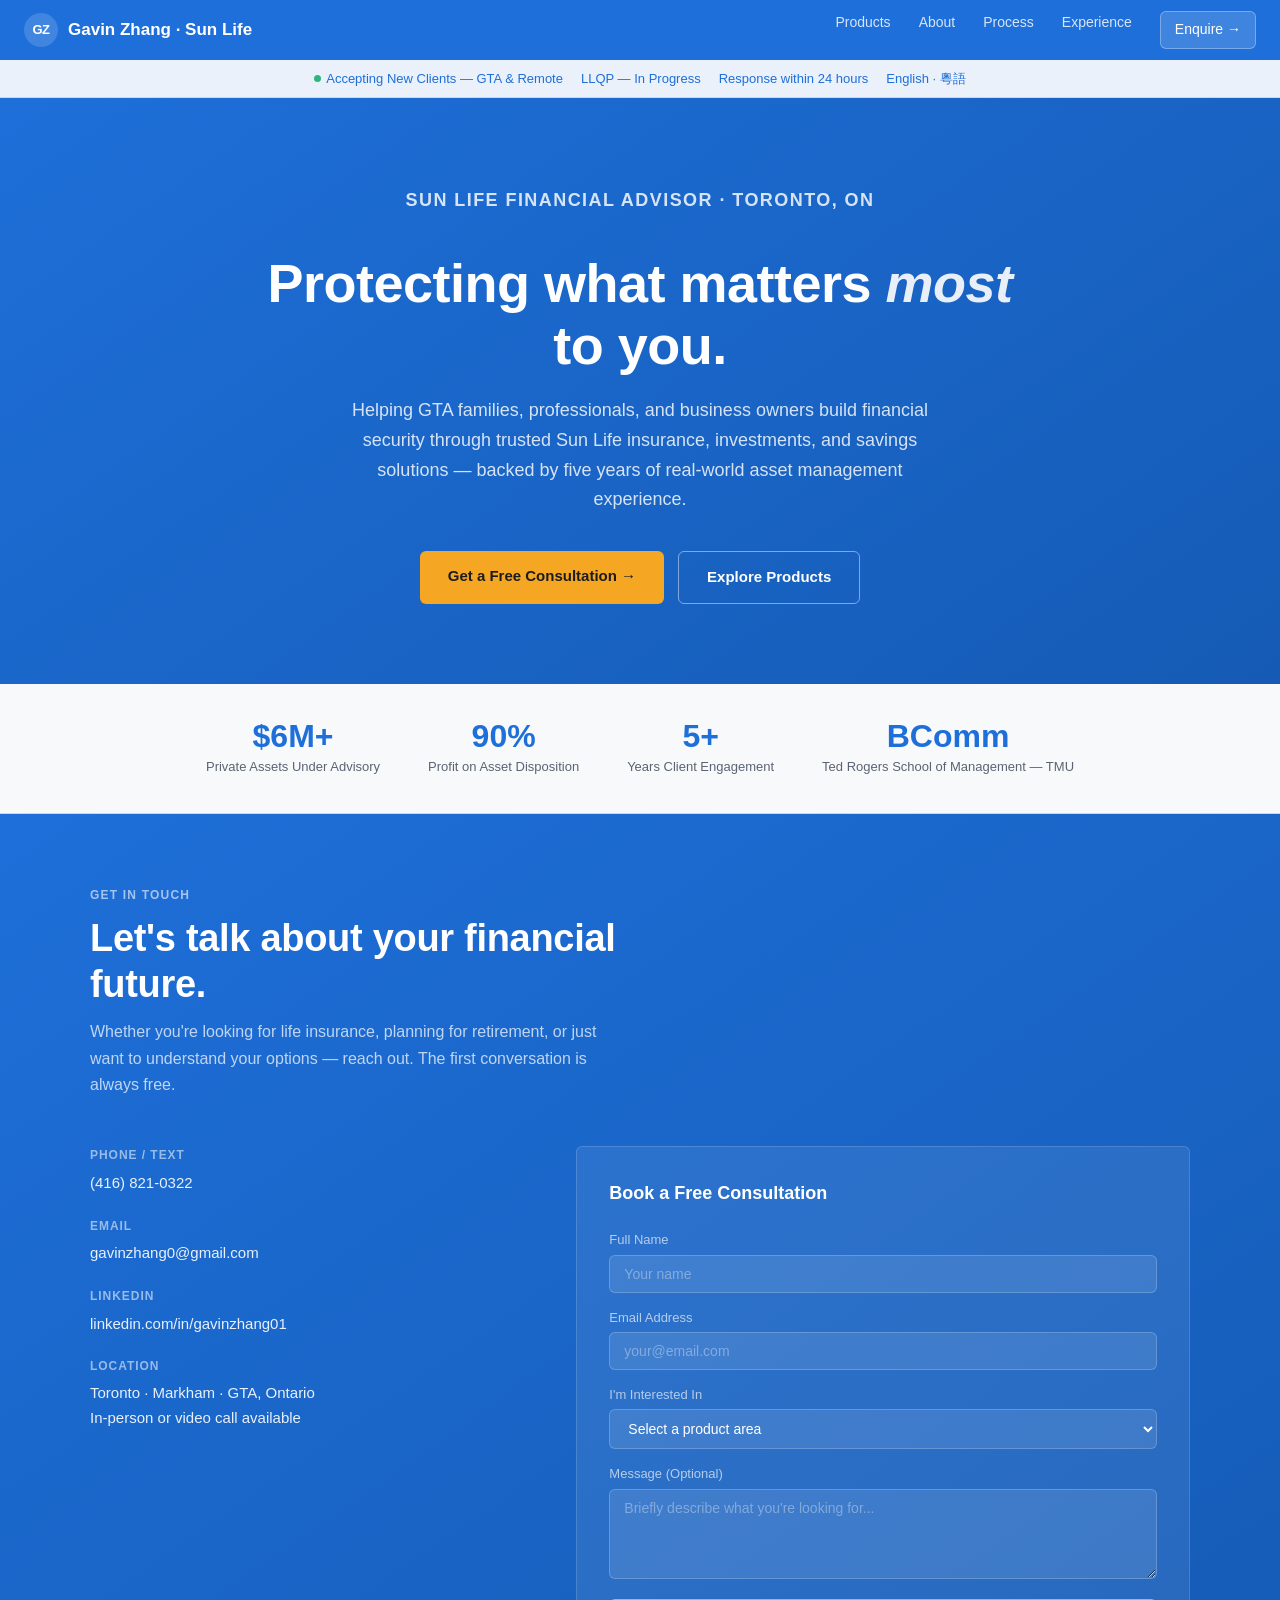
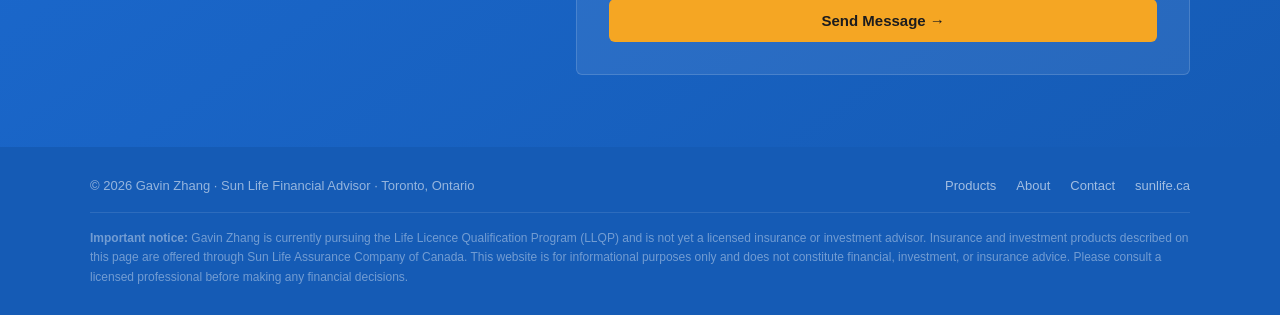
==== commit dd491392: "Add files via upload" ====
--- a/index.html
+++ b/index.html
@@ -1,1003 +1,131 @@
 <!DOCTYPE html>
 <html lang="en">
 <head>
-<meta charset="UTF-8">
-<meta name="viewport" content="width=device-width, initial-scale=1.0">
-<title>Gavin Zhang — Sun Life Financial Advisor · Toronto</title>
-<style>
-  /* ── TOKENS ─────────────────────────────────────── */
-  :root {
-    --sun-yellow:   #F4C015;
-    --sun-gold:     #E0A800;
-    --navy:         #003087;
-    --navy-deep:    #001C5C;
-    --navy-mid:     #0A3A7A;
-    --white:        #FFFFFF;
-    --off-white:    #F7F8FA;
-    --mist:         #EEF1F7;
-    --ink:          #0D1A2E;
-    --slate:        #4A5568;
-    --rule:         #D9E1ED;
-    --tag-bg:       #EBF0FA;
-
-    --f-display:    'Georgia', 'Times New Roman', serif;
-    --f-body:       'Helvetica Neue', Helvetica, Arial, sans-serif;
-
-    --space-xs:  0.5rem;
-    --space-sm:  1rem;
-    --space-md:  2rem;
-    --space-lg:  4rem;
-    --space-xl:  7rem;
-
-    --max-w: 1100px;
-    --radius: 3px;
-  }
-
-  /* ── RESET ──────────────────────────────────────── */
-  *, *::before, *::after { box-sizing: border-box; margin: 0; padding: 0; }
-  html { scroll-behavior: smooth; }
-  body {
-    font-family: var(--f-body);
-    font-size: 16px;
-    line-height: 1.65;
-    color: var(--ink);
-    background: var(--white);
-    -webkit-font-smoothing: antialiased;
-  }
-  a { color: inherit; text-decoration: none; }
-  img { display: block; max-width: 100%; }
-
-  /* ── UTILITY ────────────────────────────────────── */
-  .container { max-width: var(--max-w); margin: 0 auto; padding: 0 2.5rem; }
-  .eyebrow {
-    display: inline-block;
-    font-size: 0.7rem;
-    font-weight: 700;
-    letter-spacing: 0.14em;
-    text-transform: uppercase;
-    color: var(--navy);
-    margin-bottom: 1rem;
-  }
-  .eyebrow-yellow { color: var(--sun-yellow); }
-  .rule-top { border-top: 1px solid var(--rule); padding-top: var(--space-lg); }
-  .tag {
-    display: inline-block;
-    background: var(--tag-bg);
-    color: var(--navy);
-    font-size: 0.72rem;
-    font-weight: 600;
-    letter-spacing: 0.06em;
-    text-transform: uppercase;
-    padding: 0.3rem 0.75rem;
-    border-radius: 2px;
-    margin: 0.2rem 0.2rem 0.2rem 0;
-  }
-  .tag-yellow {
-    background: var(--sun-yellow);
-    color: var(--navy-deep);
-  }
-
-  /* ── NAV ────────────────────────────────────────── */
-  nav {
-    position: sticky; top: 0; z-index: 100;
-    background: var(--navy-deep);
-    border-bottom: 3px solid var(--sun-yellow);
-  }
-  .nav-inner {
-    max-width: var(--max-w);
-    margin: 0 auto;
-    padding: 0 2.5rem;
-    display: flex;
-    align-items: center;
-    justify-content: space-between;
-    height: 62px;
-  }
-  .nav-logo {
-    display: flex; align-items: center; gap: 0.75rem;
-  }
-  .nav-logo .monogram {
-    width: 34px; height: 34px;
-    background: var(--sun-yellow);
-    color: var(--navy-deep);
-    font-size: 0.85rem;
-    font-weight: 800;
-    display: flex; align-items: center; justify-content: center;
-    border-radius: 2px;
-    letter-spacing: -0.02em;
-  }
-  .nav-logo .name {
-    font-size: 0.88rem;
-    font-weight: 600;
-    color: var(--white);
-    letter-spacing: 0.02em;
-  }
-  .nav-logo .role {
-    font-size: 0.72rem;
-    color: rgba(255,255,255,0.55);
-    letter-spacing: 0.04em;
-  }
-  .nav-links {
-    display: flex; align-items: center; gap: 2rem;
-    list-style: none;
-  }
-  .nav-links a {
-    font-size: 0.78rem;
-    font-weight: 500;
-    letter-spacing: 0.06em;
-    text-transform: uppercase;
-    color: rgba(255,255,255,0.7);
-    transition: color 0.2s;
-  }
-  .nav-links a:hover { color: var(--sun-yellow); }
-  .nav-cta {
-    background: var(--sun-yellow);
-    color: var(--navy-deep) !important;
-    font-weight: 700 !important;
-    padding: 0.45rem 1.1rem;
-    border-radius: 2px;
-  }
-  .nav-cta:hover { background: var(--sun-gold) !important; color: var(--navy-deep) !important; }
-
-  /* ── AVAILABILITY BAR ───────────────────────────── */
-  .avail-bar {
-    background: var(--sun-yellow);
-    padding: 0.55rem 2.5rem;
-    display: flex; align-items: center; justify-content: center; gap: 2rem;
-    flex-wrap: wrap;
-  }
-  .avail-bar span {
-    font-size: 0.72rem;
-    font-weight: 700;
-    letter-spacing: 0.08em;
-    text-transform: uppercase;
-    color: var(--navy-deep);
-  }
-  .avail-dot {
-    display: inline-block; width: 7px; height: 7px;
-    background: #1a8a3a; border-radius: 50%; margin-right: 0.4rem;
-    animation: pulse 2s infinite;
-  }
-  @keyframes pulse {
-    0%,100% { opacity:1; } 50% { opacity:0.4; }
-  }
-
-  /* ── HERO ───────────────────────────────────────── */
-  .hero {
-    background: var(--navy-deep);
-    padding: var(--space-xl) 0 var(--space-lg);
-    position: relative; overflow: hidden;
-  }
-  .hero::before {
-    content: '';
-    position: absolute; top: 0; right: 0;
-    width: 45%; height: 100%;
-    background: linear-gradient(135deg, var(--navy-mid) 0%, var(--navy-deep) 100%);
-    clip-path: polygon(8% 0, 100% 0, 100% 100%, 0% 100%);
-  }
-  .hero::after {
-    content: '';
-    position: absolute; bottom: 0; left: 0; right: 0;
-    height: 4px;
-    background: linear-gradient(90deg, var(--sun-yellow) 0%, var(--sun-gold) 100%);
-  }
-  .hero-inner {
-    position: relative; z-index: 1;
-    max-width: var(--max-w); margin: 0 auto; padding: 0 2.5rem;
-    display: grid; grid-template-columns: 1fr 1fr; gap: 5rem; align-items: center;
-  }
-  .hero-eyebrow {
-    font-size: 0.7rem; font-weight: 700; letter-spacing: 0.16em;
-    text-transform: uppercase; color: var(--sun-yellow);
-    margin-bottom: 1.2rem; display: block;
-  }
-  .hero h1 {
-    font-family: var(--f-display);
-    font-size: clamp(2.4rem, 4vw, 3.4rem);
-    font-weight: 400;
-    line-height: 1.15;
-    color: var(--white);
-    margin-bottom: 1.5rem;
-  }
-  .hero h1 em { font-style: italic; color: var(--sun-yellow); }
-  .hero-sub {
-    font-size: 1rem; line-height: 1.7;
-    color: rgba(255,255,255,0.72);
-    margin-bottom: 2rem; max-width: 460px;
-  }
-  .hero-actions { display: flex; gap: 1rem; flex-wrap: wrap; }
-  .btn-primary {
-    background: var(--sun-yellow);
-    color: var(--navy-deep);
-    font-size: 0.8rem; font-weight: 700;
-    letter-spacing: 0.08em; text-transform: uppercase;
-    padding: 0.85rem 1.8rem; border-radius: 2px;
-    transition: background 0.2s, transform 0.15s;
-    display: inline-block;
-  }
-  .btn-primary:hover { background: var(--sun-gold); transform: translateY(-1px); }
-  .btn-ghost {
-    border: 1px solid rgba(255,255,255,0.35);
-    color: rgba(255,255,255,0.85);
-    font-size: 0.8rem; font-weight: 600;
-    letter-spacing: 0.06em; text-transform: uppercase;
-    padding: 0.85rem 1.8rem; border-radius: 2px;
-    transition: border-color 0.2s, color 0.2s;
-    display: inline-block;
-  }
-  .btn-ghost:hover { border-color: var(--sun-yellow); color: var(--sun-yellow); }
-
-  .hero-stats {
-    display: grid; grid-template-columns: 1fr 1fr; gap: 1.5rem;
-  }
-  .stat-card {
-    background: rgba(255,255,255,0.06);
-    border: 1px solid rgba(255,255,255,0.1);
-    border-top: 3px solid var(--sun-yellow);
-    padding: 1.5rem 1.2rem;
-    border-radius: 2px;
-  }
-  .stat-number {
-    font-family: var(--f-display);
-    font-size: 2rem; font-weight: 400;
-    color: var(--sun-yellow); line-height: 1;
-    margin-bottom: 0.35rem;
-  }
-  .stat-label {
-    font-size: 0.72rem; font-weight: 600;
-    letter-spacing: 0.06em; text-transform: uppercase;
-    color: rgba(255,255,255,0.55);
-    line-height: 1.4;
-  }
-
-  /* ── SECTION BASE ───────────────────────────────── */
-  .section { padding: var(--space-xl) 0; }
-  .section-alt { background: var(--off-white); }
-  .section-navy {
-    background: var(--navy-deep);
-    color: var(--white);
-  }
-
-  .section-header { margin-bottom: 3.5rem; }
-  .section-header h2 {
-    font-family: var(--f-display);
-    font-size: clamp(1.9rem, 3vw, 2.6rem);
-    font-weight: 400; line-height: 1.2;
-    margin-bottom: 1rem;
-  }
-  .section-header p {
-    font-size: 1rem; color: var(--slate);
-    max-width: 580px; line-height: 1.7;
-  }
-  .section-navy .section-header p { color: rgba(255,255,255,0.65); }
-  .section-navy h2 { color: var(--white); }
-
-  /* ── SUNLIFE BADGE ──────────────────────────────── */
-  .sunlife-badge {
-    display: inline-flex; align-items: center; gap: 0.6rem;
-    background: var(--sun-yellow);
-    padding: 0.5rem 1rem;
-    border-radius: 2px;
-    margin-bottom: 1.5rem;
-  }
-  .sunlife-badge .dot { width: 8px; height: 8px; background: var(--navy-deep); border-radius: 50%; }
-  .sunlife-badge span {
-    font-size: 0.72rem; font-weight: 800;
-    letter-spacing: 0.1em; text-transform: uppercase;
-    color: var(--navy-deep);
-  }
-
-  /* ── PRODUCTS ───────────────────────────────────── */
-  .product-grid {
-    display: grid; grid-template-columns: repeat(3, 1fr); gap: 1.5rem;
-  }
-  .product-category {
-    background: var(--white);
-    border: 1px solid var(--rule);
-    border-top: 3px solid var(--navy);
-    padding: 2rem;
-    border-radius: 2px;
-    transition: box-shadow 0.2s, transform 0.2s;
-  }
-  .product-category:hover {
-    box-shadow: 0 8px 32px rgba(0,48,135,0.10);
-    transform: translateY(-2px);
-  }
-  .section-alt .product-category { background: var(--white); }
-  .product-category.accent { border-top-color: var(--sun-yellow); }
-  .cat-icon {
-    width: 42px; height: 42px;
-    background: var(--mist); border-radius: 2px;
-    display: flex; align-items: center; justify-content: center;
-    margin-bottom: 1.2rem;
-  }
-  .cat-icon svg { width: 22px; height: 22px; }
-  .product-category h3 {
-    font-size: 1rem; font-weight: 700;
-    color: var(--navy-deep); margin-bottom: 0.5rem;
-  }
-  .product-category p {
-    font-size: 0.85rem; color: var(--slate);
-    line-height: 1.6; margin-bottom: 1.2rem;
-  }
-  .product-list { list-style: none; }
-  .product-list li {
-    font-size: 0.82rem; color: var(--slate);
-    padding: 0.35rem 0;
-    border-bottom: 1px solid var(--rule);
-    display: flex; align-items: center; gap: 0.5rem;
-  }
-  .product-list li:last-child { border-bottom: none; }
-  .product-list li::before {
-    content: '';
-    display: inline-block; width: 4px; height: 4px;
-    background: var(--sun-yellow); border-radius: 50%; flex-shrink: 0;
-  }
-  .product-list a { color: var(--navy); font-weight: 500; }
-  .product-list a:hover { color: var(--sun-gold); text-decoration: underline; }
-
-  /* ── WHY GAVIN ──────────────────────────────────── */
-  .why-grid {
-    display: grid; grid-template-columns: repeat(4, 1fr); gap: 2rem;
-  }
-  .why-item { padding: 0; }
-  .why-number {
-    font-family: var(--f-display);
-    font-size: 3rem; font-weight: 400;
-    color: var(--sun-yellow); line-height: 1;
-    margin-bottom: 0.5rem;
-  }
-  .why-item h3 {
-    font-size: 0.9rem; font-weight: 700;
-    color: var(--white); margin-bottom: 0.5rem;
-  }
-  .why-item p {
-    font-size: 0.82rem; color: rgba(255,255,255,0.6); line-height: 1.6;
-  }
-
-  /* ── ACHIEVEMENTS ───────────────────────────────── */
-  .achievement-grid {
-    display: grid; grid-template-columns: 1fr 1fr; gap: 3rem; align-items: start;
-  }
-  .achievement-list { list-style: none; }
-  .achievement-list li {
-    display: flex; gap: 1rem;
-    padding: 1.2rem 0;
-    border-bottom: 1px solid var(--rule);
-  }
-  .achievement-list li:first-child { border-top: 1px solid var(--rule); }
-  .ach-bullet {
-    width: 8px; height: 8px; border-radius: 50%;
-    background: var(--sun-yellow); flex-shrink: 0; margin-top: 0.45rem;
-  }
-  .ach-text { font-size: 0.9rem; color: var(--ink); line-height: 1.6; }
-  .ach-text strong { color: var(--navy-deep); font-weight: 700; }
-
-  .credentials-block {
-    background: var(--navy-deep); padding: 2.5rem;
-    border-radius: 2px; color: var(--white);
-  }
-  .credentials-block h3 {
-    font-size: 0.75rem; font-weight: 700; letter-spacing: 0.1em;
-    text-transform: uppercase; color: var(--sun-yellow); margin-bottom: 1.5rem;
-  }
-  .cred-item {
-    display: flex; justify-content: space-between; align-items: center;
-    padding: 0.85rem 0; border-bottom: 1px solid rgba(255,255,255,0.08);
-    font-size: 0.86rem;
-  }
-  .cred-item:last-child { border-bottom: none; }
-  .cred-name { color: rgba(255,255,255,0.85); font-weight: 500; }
-  .cred-status {
-    font-size: 0.68rem; font-weight: 700;
-    letter-spacing: 0.08em; text-transform: uppercase;
-    padding: 0.25rem 0.65rem; border-radius: 2px;
-  }
-  .status-active { background: rgba(244,192,21,0.18); color: var(--sun-yellow); }
-  .status-progress { background: rgba(255,255,255,0.1); color: rgba(255,255,255,0.6); }
-
-  /* ── EDUCATION ──────────────────────────────────── */
-  .edu-grid { display: grid; grid-template-columns: 1fr 1fr; gap: 3rem; }
-  .edu-block h3 {
-    font-size: 1.05rem; font-weight: 700;
-    color: var(--navy-deep); margin-bottom: 0.3rem;
-  }
-  .edu-block .institution {
-    font-size: 0.82rem; color: var(--slate); margin-bottom: 1rem;
-  }
-  .course-tags { margin-top: 1rem; }
-
-  /* ── PROCESS ────────────────────────────────────── */
-  .process-steps {
-    display: grid; grid-template-columns: repeat(4,1fr); gap: 0; position: relative;
-  }
-  .process-steps::before {
-    content: ''; position: absolute;
-    top: 28px; left: 10%; right: 10%; height: 2px;
-    background: var(--rule); z-index: 0;
-  }
-  .process-step { position: relative; z-index: 1; padding: 0 1.5rem; text-align: center; }
-  .step-circle {
-    width: 56px; height: 56px; border-radius: 50%;
-    background: var(--white); border: 2px solid var(--sun-yellow);
-    display: flex; align-items: center; justify-content: center;
-    margin: 0 auto 1.2rem;
-    font-size: 0.78rem; font-weight: 800;
-    color: var(--navy-deep); letter-spacing: 0.04em;
-  }
-  .process-step h3 {
-    font-size: 0.88rem; font-weight: 700;
-    color: var(--navy-deep); margin-bottom: 0.4rem;
-  }
-  .process-step p { font-size: 0.8rem; color: var(--slate); line-height: 1.5; }
-
-  /* ── EXPERIENCE ─────────────────────────────────── */
-  .exp-list { display: flex; flex-direction: column; gap: 2.5rem; }
-  .exp-item {
-    display: grid; grid-template-columns: 180px 1fr; gap: 2.5rem;
-    padding-bottom: 2.5rem; border-bottom: 1px solid var(--rule);
-  }
-  .exp-item:last-child { border-bottom: none; padding-bottom: 0; }
-  .exp-meta { padding-top: 0.15rem; }
-  .exp-date { font-size: 0.75rem; font-weight: 600; color: var(--navy); letter-spacing: 0.04em; margin-bottom: 0.3rem; }
-  .exp-org { font-size: 0.78rem; color: var(--slate); }
-  .exp-content h3 { font-size: 1rem; font-weight: 700; color: var(--navy-deep); margin-bottom: 0.4rem; }
-  .exp-content p { font-size: 0.88rem; color: var(--slate); line-height: 1.65; margin-bottom: 0.8rem; }
-  .exp-bullets { list-style: none; }
-  .exp-bullets li {
-    font-size: 0.83rem; color: var(--slate); line-height: 1.6;
-    padding: 0.25rem 0 0.25rem 1.1rem; position: relative;
-  }
-  .exp-bullets li::before {
-    content: '—'; position: absolute; left: 0; color: var(--sun-yellow);
-    font-weight: 700;
-  }
-
-  /* ── CONTACT ────────────────────────────────────── */
-  .contact-grid { display: grid; grid-template-columns: 1fr 1.2fr; gap: 5rem; align-items: start; }
-  .contact-method {
-    display: flex; align-items: flex-start; gap: 1rem;
-    padding: 1.2rem 0; border-bottom: 1px solid rgba(255,255,255,0.1);
-  }
-  .contact-method:last-of-type { border-bottom: none; }
-  .contact-icon {
-    width: 36px; height: 36px; background: rgba(244,192,21,0.15);
-    border-radius: 2px; display: flex; align-items: center; justify-content: center;
-    flex-shrink: 0;
-  }
-  .contact-icon svg { width: 16px; height: 16px; }
-  .contact-label { font-size: 0.68rem; font-weight: 700; letter-spacing: 0.1em; text-transform: uppercase; color: rgba(255,255,255,0.45); margin-bottom: 0.2rem; }
-  .contact-value { font-size: 0.92rem; color: var(--white); font-weight: 500; }
-  .contact-value a { color: var(--sun-yellow); }
-  .contact-value a:hover { text-decoration: underline; }
-
-  .contact-form-block {
-    background: rgba(255,255,255,0.05); border: 1px solid rgba(255,255,255,0.12);
-    padding: 2.5rem; border-radius: 2px;
-  }
-  .contact-form-block h3 {
-    font-size: 1rem; font-weight: 700; color: var(--white); margin-bottom: 0.4rem;
-  }
-  .contact-form-block p { font-size: 0.85rem; color: rgba(255,255,255,0.55); margin-bottom: 1.8rem; }
-  .form-row { margin-bottom: 1rem; }
-  .form-row label { display: block; font-size: 0.72rem; font-weight: 700; letter-spacing: 0.08em; text-transform: uppercase; color: rgba(255,255,255,0.55); margin-bottom: 0.4rem; }
-  .form-row input, .form-row select, .form-row textarea {
-    width: 100%; background: rgba(255,255,255,0.07);
-    border: 1px solid rgba(255,255,255,0.15); border-radius: 2px;
-    padding: 0.75rem 1rem; color: var(--white); font-family: var(--f-body); font-size: 0.88rem;
-    outline: none; transition: border-color 0.2s;
-  }
-  .form-row input::placeholder, .form-row textarea::placeholder { color: rgba(255,255,255,0.3); }
-  .form-row input:focus, .form-row select:focus, .form-row textarea:focus { border-color: var(--sun-yellow); }
-  .form-row select option { background: var(--navy-deep); color: var(--white); }
-  .form-row textarea { resize: vertical; min-height: 100px; }
-  .form-submit {
-    width: 100%; background: var(--sun-yellow);
-    color: var(--navy-deep); font-size: 0.8rem; font-weight: 800;
-    letter-spacing: 0.1em; text-transform: uppercase;
-    padding: 0.9rem; border: none; border-radius: 2px;
-    cursor: pointer; margin-top: 0.5rem; transition: background 0.2s;
-  }
-  .form-submit:hover { background: var(--sun-gold); }
-
-  /* ── FOOTER ─────────────────────────────────────── */
-  footer {
-    background: var(--ink); padding: 2.5rem 0;
-    border-top: 3px solid var(--sun-yellow);
-  }
-  .footer-inner {
-    max-width: var(--max-w); margin: 0 auto; padding: 0 2.5rem;
-    display: flex; justify-content: space-between; align-items: center;
-    flex-wrap: wrap; gap: 1rem;
-  }
-  .footer-inner p { font-size: 0.75rem; color: rgba(255,255,255,0.4); }
-  .footer-links { display: flex; gap: 1.5rem; list-style: none; }
-  .footer-links a { font-size: 0.72rem; color: rgba(255,255,255,0.45); }
-  .footer-links a:hover { color: var(--sun-yellow); }
-
-  /* ── DISCLAIMER ─────────────────────────────────── */
-  .disclaimer {
-    background: var(--mist);
-    padding: 1.5rem 0;
-    border-top: 1px solid var(--rule);
-  }
-  .disclaimer p {
-    font-size: 0.72rem; color: var(--slate); line-height: 1.6;
-    max-width: var(--max-w); margin: 0 auto; padding: 0 2.5rem;
-  }
-
-  /* ── RESPONSIVE ─────────────────────────────────── */
-  @media (max-width: 900px) {
-    .hero-inner { grid-template-columns: 1fr; gap: 3rem; }
-    .hero::before { display: none; }
-    .product-grid { grid-template-columns: 1fr 1fr; }
-    .why-grid { grid-template-columns: 1fr 1fr; }
-    .achievement-grid { grid-template-columns: 1fr; }
-    .edu-grid { grid-template-columns: 1fr; }
-    .contact-grid { grid-template-columns: 1fr; }
-    .process-steps { grid-template-columns: 1fr 1fr; }
-    .process-steps::before { display: none; }
-    .exp-item { grid-template-columns: 1fr; gap: 0.5rem; }
-    .nav-links { display: none; }
-  }
-  @media (max-width: 600px) {
-    .container { padding: 0 1.25rem; }
-    .nav-inner { padding: 0 1.25rem; }
-    .avail-bar { padding: 0.55rem 1.25rem; gap: 1rem; }
-    .hero { padding: 4rem 0 3rem; }
-    .hero-inner { padding: 0 1.25rem; }
-    .section { padding: 4rem 0; }
-    .product-grid { grid-template-columns: 1fr; }
-    .why-grid { grid-template-columns: 1fr; }
-    .process-steps { grid-template-columns: 1fr; }
-    .hero-stats { grid-template-columns: 1fr 1fr; }
-  }
-</style>
+  <meta charset="UTF-8"/><meta name="viewport" content="width=device-width,initial-scale=1.0"/>
+  <title>Gavin Zhang — Sun Life Financial Advisor · Toronto</title>
+  <link rel="stylesheet" href="style.css"/>
+  <style>
+    .contact-section{background:linear-gradient(145deg,var(--blue) 0%,var(--blue-dark) 100%);color:#fff;padding:72px 24px;}
+    .contact-section .section-eyebrow{color:rgba(255,255,255,.6);}
+    .contact-section .section-title{color:#fff;}
+    .contact-section .section-sub{color:rgba(255,255,255,.72);}
+    .contact-grid{display:grid;grid-template-columns:1fr 1.4fr;gap:48px;margin-top:48px;}
+    .contact-info{display:flex;flex-direction:column;gap:20px;}
+    .contact-item h4{font-size:12px;font-weight:700;letter-spacing:.08em;text-transform:uppercase;color:rgba(255,255,255,.55);margin-bottom:4px;}
+    .contact-item a,.contact-item p{font-size:15px;color:rgba(255,255,255,.9);font-weight:500;}
+    .contact-item a:hover{text-decoration:underline;}
+    .contact-form{background:rgba(255,255,255,.08);border:1px solid rgba(255,255,255,.15);border-radius:var(--radius);padding:32px;}
+    .contact-form h3{font-size:18px;font-weight:700;color:#fff;margin-bottom:20px;}
+    .form-row{display:flex;flex-direction:column;gap:4px;margin-bottom:14px;}
+    .form-row label{font-size:13px;color:rgba(255,255,255,.65);font-weight:500;}
+    .form-row input,.form-row select,.form-row textarea{background:rgba(255,255,255,.1);border:1px solid rgba(255,255,255,.2);border-radius:var(--radius);padding:10px 14px;font-size:14px;color:#fff;font-family:inherit;outline:none;transition:border-color .15s;width:100%;}
+    .form-row input::placeholder,.form-row textarea::placeholder{color:rgba(255,255,255,.35);}
+    .form-row input:focus,.form-row select:focus,.form-row textarea:focus{border-color:rgba(255,255,255,.5);}
+    .form-row select option{background:var(--blue-dark);color:#fff;}
+    .form-row textarea{resize:vertical;min-height:90px;}
+    .btn-submit{width:100%;background:var(--yellow);color:#1C1C1E;border:none;padding:13px 24px;border-radius:var(--radius);font-size:15px;font-weight:700;cursor:pointer;margin-top:6px;transition:opacity .15s;}
+    .btn-submit:hover{opacity:.9;}
+    .form-success{display:none;background:rgba(255,255,255,.1);border:1px solid rgba(255,255,255,.25);border-radius:var(--radius);padding:20px;text-align:center;color:#fff;font-size:15px;margin-top:12px;}
+    @media(max-width:720px){.contact-grid{grid-template-columns:1fr;}}
+  </style>
 </head>
 <body>
-
-<!-- NAV -->
 <nav>
-  <div class="nav-inner">
-    <a href="#" class="nav-logo">
-      <div class="monogram">GZ</div>
-      <div>
-        <div class="name">Gavin Zhang</div>
-        <div class="role">Sun Life Financial Advisor · Toronto</div>
-      </div>
-    </a>
-    <ul class="nav-links">
-      <li><a href="#products">Products</a></li>
-      <li><a href="#about">About</a></li>
-      <li><a href="#process">Process</a></li>
-      <li><a href="#experience">Experience</a></li>
-      <li><a href="#contact" class="nav-cta">Enquire →</a></li>
-    </ul>
+  <a href="index.html" class="nav-brand"><span class="nav-logo">GZ</span><span>Gavin Zhang · Sun Life</span></a>
+  <div class="nav-links">
+    <a href="products.html">Products</a>
+    <a href="about.html">About</a>
+    <a href="process.html">Process</a>
+    <a href="experience.html">Experience</a>
+    <a href="#contact" class="nav-cta">Enquire →</a>
   </div>
 </nav>
-
-<!-- AVAILABILITY BAR -->
-<div class="avail-bar">
-  <span><span class="avail-dot"></span>Accepting New Clients — GTA &amp; Remote</span>
-  <span>·</span>
+<div class="statusbar">
+  <span><span class="dot"></span> Accepting New Clients — GTA &amp; Remote</span>
   <span>LLQP — In Progress</span>
-  <span>·</span>
   <span>Response within 24 hours</span>
-  <span>·</span>
   <span>English · 粵語</span>
 </div>
 
-<!-- HERO -->
 <section class="hero">
-  <div class="hero-inner">
-    <div>
-      <span class="hero-eyebrow">Sun Life Financial Advisor · Toronto, ON</span>
-      <h1>Protecting what<br>matters <em>most</em> to you.</h1>
-      <p class="hero-sub">
-        Helping GTA families, professionals, and business owners build financial security through trusted Sun Life insurance, investments, and savings solutions — backed by five years of real-world asset management experience.
-      </p>
-      <div class="hero-actions">
-        <a href="#contact" class="btn-primary">Get a Free Consultation →</a>
-        <a href="#products" class="btn-ghost">Explore Products</a>
+  <p class="hero-eyebrow">Sun Life Financial Advisor · Toronto, ON</p>
+  <h1>Protecting what matters <em>most</em> to you.</h1>
+  <p>Helping GTA families, professionals, and business owners build financial security through trusted Sun Life insurance, investments, and savings solutions — backed by five years of real-world asset management experience.</p>
+  <div class="hero-btns">
+    <a href="#contact" class="btn-primary">Get a Free Consultation →</a>
+    <a href="products.html" class="btn-secondary">Explore Products</a>
+  </div>
+</section>
+
+<div class="stats">
+  <div class="stat"><div class="stat-num">$6M+</div><div class="stat-label">Private Assets Under Advisory</div></div>
+  <div class="stat"><div class="stat-num">90%</div><div class="stat-label">Profit on Asset Disposition</div></div>
+  <div class="stat"><div class="stat-num">5+</div><div class="stat-label">Years Client Engagement</div></div>
+  <div class="stat"><div class="stat-num">BComm</div><div class="stat-label">Ted Rogers School of Management — TMU</div></div>
+</div>
+
+<section id="contact" class="contact-section">
+  <div class="container">
+    <p class="section-eyebrow">Get in Touch</p>
+    <h2 class="section-title">Let's talk about your financial future.</h2>
+    <p class="section-sub">Whether you're looking for life insurance, planning for retirement, or just want to understand your options — reach out. The first conversation is always free.</p>
+    <div class="contact-grid">
+      <div class="contact-info">
+        <div class="contact-item"><h4>Phone / Text</h4><a href="tel:4168210322">(416) 821-0322</a></div>
+        <div class="contact-item"><h4>Email</h4><a href="mailto:gavinzhang0@gmail.com">gavinzhang0@gmail.com</a></div>
+        <div class="contact-item"><h4>LinkedIn</h4><a href="https://linkedin.com/in/gavinzhang01" target="_blank">linkedin.com/in/gavinzhang01</a></div>
+        <div class="contact-item"><h4>Location</h4><p>Toronto · Markham · GTA, Ontario<br>In-person or video call available</p></div>
       </div>
-    </div>
-    <div class="hero-stats">
-      <div class="stat-card">
-        <div class="stat-number">$6M+</div>
-        <div class="stat-label">Private Assets Under Advisory</div>
-      </div>
-      <div class="stat-card">
-        <div class="stat-number">90%</div>
-        <div class="stat-label">Profit on Asset Disposition</div>
-      </div>
-      <div class="stat-card">
-        <div class="stat-number">5+</div>
-        <div class="stat-label">Years Client Engagement</div>
-      </div>
-      <div class="stat-card">
-        <div class="stat-number">BComm</div>
-        <div class="stat-label">Ted Rogers School of Management — TMU</div>
+      <div class="contact-form">
+        <h3>Book a Free Consultation</h3>
+        <form id="consult-form" action="https://formspree.io/f/gavinzhang0@gmail.com" method="POST">
+          <div class="form-row"><label for="name">Full Name</label><input type="text" id="name" name="name" placeholder="Your name" required/></div>
+          <div class="form-row"><label for="email">Email Address</label><input type="email" id="email" name="email" placeholder="your@email.com" required/></div>
+          <div class="form-row">
+            <label for="interest">I'm Interested In</label>
+            <select id="interest" name="interest">
+              <option value="">Select a product area</option>
+              <option>Life Insurance</option><option>Health / Dental / Disability</option>
+              <option>Critical Illness Insurance</option><option>Travel Insurance</option>
+              <option>RRSP / TFSA / RESP / FHSA</option><option>GICs / Mutual Funds</option>
+              <option>Segregated Funds / Annuities</option><option>Business Owner's Insurance</option>
+              <option>Not sure — general consultation</option>
+            </select>
+          </div>
+          <div class="form-row"><label for="message">Message (Optional)</label><textarea id="message" name="message" placeholder="Briefly describe what you're looking for..."></textarea></div>
+          <input type="hidden" name="_subject" value="New consultation request from website"/>
+          <input type="hidden" name="_replyto" value="gavinzhang0@gmail.com"/>
+          <button type="submit" class="btn-submit">Send Message →</button>
+        </form>
+        <div class="form-success" id="form-success">✓ Message sent! I'll follow up within 24 hours.</div>
       </div>
     </div>
   </div>
 </section>
 
-<!-- PRODUCTS -->
-<section class="section section-alt" id="products">
-  <div class="container">
-    <div class="section-header">
-      <div class="sunlife-badge"><div class="dot"></div><span>Sun Life Products</span></div>
-      <span class="eyebrow">What I Can Help You With</span>
-      <h2>Insurance, investments,<br>and savings — under one roof.</h2>
-      <p>As a Sun Life Financial Advisor, I help clients access the full range of Sun Life's product suite — tailored to your life stage, goals, and budget.</p>
-    </div>
-    <div class="product-grid">
-
-      <!-- LIFE INSURANCE -->
-      <div class="product-category">
-        <div class="cat-icon">
-          <svg viewBox="0 0 24 24" fill="none" stroke="#003087" stroke-width="1.8"><path d="M12 22s8-4 8-10V5l-8-3-8 3v7c0 6 8 10 8 10z"/></svg>
-        </div>
-        <h3>Life Insurance</h3>
-        <p>Protect your family's financial future if the unexpected happens. Flexible options for every life stage.</p>
-        <ul class="product-list">
-          <li><a href="https://www.sunlife.ca/en/insurance/life/" target="_blank">Life Insurance Overview</a></li>
-          <li><a href="https://www.sunlife.ca/en/insurance/life/term-life-insurance/" target="_blank">Term Life Insurance</a></li>
-          <li><a href="https://www.sunlife.ca/en/insurance/life/permanent-life-insurance/" target="_blank">Permanent Life Insurance</a></li>
-          <li><a href="https://www.sunlife.ca/en/insurance/mortgage-protection/" target="_blank">Mortgage Protection Insurance</a></li>
-        </ul>
-      </div>
-
-      <!-- HEALTH INSURANCE -->
-      <div class="product-category accent">
-        <div class="cat-icon">
-          <svg viewBox="0 0 24 24" fill="none" stroke="#003087" stroke-width="1.8"><path d="M22 12h-4l-3 9L9 3l-3 9H2"/></svg>
-        </div>
-        <h3>Health Insurance</h3>
-        <p>Comprehensive coverage for medical, dental, and critical illness events — so health costs don't derail your finances.</p>
-        <ul class="product-list">
-          <li><a href="https://www.sunlife.ca/en/health/personal-health-insurance/" target="_blank">Personal Health Insurance</a></li>
-          <li><a href="https://www.sunlife.ca/en/health/personal-health-insurance/dental-insurance/" target="_blank">Dental Insurance</a></li>
-          <li><a href="https://www.sunlife.ca/en/health/critical-illness-insurance/" target="_blank">Critical Illness Insurance</a></li>
-          <li><a href="https://www.sunlife.ca/en/health/long-term-care-insurance/" target="_blank">Long-Term Care Insurance</a></li>
-          <li><a href="https://www.sunlife.ca/en/health/disability-insurance/" target="_blank">Disability Insurance</a></li>
-        </ul>
-      </div>
-
-      <!-- OTHER INSURANCE -->
-      <div class="product-category">
-        <div class="cat-icon">
-          <svg viewBox="0 0 24 24" fill="none" stroke="#003087" stroke-width="1.8"><circle cx="12" cy="12" r="10"/><path d="M12 8v4l3 3"/></svg>
-        </div>
-        <h3>Specialty Insurance</h3>
-        <p>Tailored solutions for travel, business owners, and other specific needs.</p>
-        <ul class="product-list">
-          <li><a href="https://www.sunlife.ca/en/insurance/travel/" target="_blank">Travel Insurance</a></li>
-          <li><a href="https://www.sunlife.ca/en/insurance/business/" target="_blank">Business Owner's Insurance</a></li>
-        </ul>
-      </div>
-
-      <!-- PLANS & ACCOUNTS -->
-      <div class="product-category">
-        <div class="cat-icon">
-          <svg viewBox="0 0 24 24" fill="none" stroke="#003087" stroke-width="1.8"><path d="M3 3h18v18H3z"/><path d="M3 9h18M9 21V9"/></svg>
-        </div>
-        <h3>Plans &amp; Registered Accounts</h3>
-        <p>Tax-efficient savings vehicles to build wealth and fund your goals — from first home to retirement.</p>
-        <ul class="product-list">
-          <li><a href="https://www.sunlife.ca/en/investments/rrsp/" target="_blank">RRSP — Retirement Savings</a></li>
-          <li><a href="https://www.sunlife.ca/en/investments/tfsa/" target="_blank">TFSA — Tax-Free Savings</a></li>
-          <li><a href="https://www.sunlife.ca/en/investments/fhsa/" target="_blank">FHSA — First Home Savings</a></li>
-          <li><a href="https://www.sunlife.ca/en/investments/resp/" target="_blank">RESP — Education Savings</a></li>
-          <li><a href="https://www.sunlife.ca/en/investments/rrif/" target="_blank">RRIF — Retirement Income</a></li>
-        </ul>
-      </div>
-
-      <!-- INVESTMENT PRODUCTS -->
-      <div class="product-category accent">
-        <div class="cat-icon">
-          <svg viewBox="0 0 24 24" fill="none" stroke="#003087" stroke-width="1.8"><polyline points="22 7 13.5 15.5 8.5 10.5 2 17"/><polyline points="16 7 22 7 22 13"/></svg>
-        </div>
-        <h3>Investment Products</h3>
-        <p>Grow your wealth with professionally managed products — from guaranteed returns to market-linked growth with insurance protection.</p>
-        <ul class="product-list">
-          <li><a href="https://www.sunlife.ca/en/investments/gic/" target="_blank">GICs — Guaranteed Returns</a></li>
-          <li><a href="https://www.sunlife.ca/en/investments/mutual-funds/" target="_blank">Mutual Funds</a></li>
-          <li><a href="https://www.sunlife.ca/en/investments/segregated-funds/" target="_blank">Segregated Funds</a></li>
-          <li><a href="https://www.sunlife.ca/en/investments/annuities/" target="_blank">Annuity Products</a></li>
-          <li><a href="https://www.sunlife.ca/en/group/investments/" target="_blank">Group Investments</a></li>
-        </ul>
-      </div>
-
-      <!-- NOT SURE -->
-      <div class="product-category" style="background:var(--navy-deep); border-color:var(--navy-deep); border-top-color:var(--sun-yellow);">
-        <div class="cat-icon" style="background:rgba(244,192,21,0.15);">
-          <svg viewBox="0 0 24 24" fill="none" stroke="#F4C015" stroke-width="1.8"><circle cx="12" cy="12" r="10"/><path d="M9.09 9a3 3 0 0 1 5.83 1c0 2-3 3-3 3"/><line x1="12" y1="17" x2="12.01" y2="17"/></svg>
-        </div>
-        <h3 style="color:#fff;">Not Sure Where to Start?</h3>
-        <p style="color:rgba(255,255,255,0.6);">Book a free 30-minute call. I'll listen to your situation and walk you through the products that actually make sense for you — no pressure, no jargon.</p>
-        <a href="#contact" class="btn-primary" style="margin-top:0.5rem; font-size:0.75rem; display:inline-block;">Book Free Call →</a>
-      </div>
-
+<footer>
+  <div class="footer-inner">
+    <span>© 2026 Gavin Zhang · Sun Life Financial Advisor · Toronto, Ontario</span>
+    <div class="footer-links">
+      <a href="products.html">Products</a><a href="about.html">About</a>
+      <a href="#contact">Contact</a><a href="https://www.sunlife.ca/en/" target="_blank">sunlife.ca</a>
     </div>
   </div>
-</section>
-
-<!-- WHY GAVIN -->
-<section class="section section-navy" id="about">
-  <div class="container">
-    <div class="section-header">
-      <span class="eyebrow eyebrow-yellow">Why Work With Me</span>
-      <h2>A different kind of advisor.</h2>
-      <p>Most advisors sell products. I build financial plans grounded in quantitative analysis and five years of hands-on asset management experience.</p>
-    </div>
-    <div class="why-grid">
-      <div class="why-item">
-        <div class="why-number">$6M+</div>
-        <h3>Real Assets Managed</h3>
-        <p>Five years overseeing a private portfolio of residential real estate, commercial holdings, and equities — not just textbook theory.</p>
-      </div>
-      <div class="why-item">
-        <div class="why-number">TMU</div>
-        <h3>Ted Rogers School</h3>
-        <p>BComm in Economics & Management Science. Rigorous quantitative training applied to every client recommendation.</p>
-      </div>
-      <div class="why-item">
-        <div class="why-number">GTA</div>
-        <h3>Local Market Expertise</h3>
-        <p>Deep knowledge of the Greater Toronto Area — real estate, income, tax, and cost-of-living dynamics that affect your financial plan.</p>
-      </div>
-      <div class="why-item">
-        <div class="why-number">粵語</div>
-        <h3>Bilingual Service</h3>
-        <p>Fluent in English and Cantonese. Serving the GTA's diverse communities with clear, culturally comfortable financial conversations.</p>
-      </div>
-    </div>
-  </div>
-</section>
-
-<!-- ACHIEVEMENTS -->
-<section class="section" id="achievements">
-  <div class="container">
-    <div class="section-header">
-      <span class="eyebrow">Background &amp; Credentials</span>
-      <h2>Experience you can trust.</h2>
-    </div>
-    <div class="achievement-grid">
-      <div>
-        <ul class="achievement-list">
-          <li>
-            <div class="ach-bullet"></div>
-            <div class="ach-text"><strong>Private Retainer — $6M+ in Assets (2022)</strong> — Managed a private portfolio including residential real estate, commercial holdings, and equities for a high-net-worth client.</div>
-          </li>
-          <li>
-            <div class="ach-bullet"></div>
-            <div class="ach-text"><strong>Personal Portfolio ~$100K (2023)</strong> — Self-directed portfolio spanning equities, GICs, and alternative assets including art. A real investor, not just an advisor.</div>
-          </li>
-          <li>
-            <div class="ach-bullet"></div>
-            <div class="ach-text"><strong>Exceptional Young Artist Award</strong> — Bass trombone. Multiple Platinum &amp; Gold placements at music festivals. Best Brass Section award. RCM Level 8 Piano.</div>
-          </li>
-          <li>
-            <div class="ach-bullet"></div>
-            <div class="ach-text"><strong>Started Arithmetic at Age 2</strong> — A lifelong affinity for numbers that became a career in financial analysis and asset management.</div>
-          </li>
-          <li>
-            <div class="ach-bullet"></div>
-            <div class="ach-text"><strong>Music &amp; Culture Minor</strong> — Alongside Economics &amp; Management Science at TMU. Discipline, performance under pressure, and attention to craft — applied to every client engagement.</div>
-          </li>
-        </ul>
-      </div>
-      <div class="credentials-block">
-        <h3>Certifications &amp; Credentials</h3>
-        <div class="cred-item">
-          <span class="cred-name">BComm — Economics &amp; Management Science</span>
-          <span class="cred-status status-active">Completed</span>
-        </div>
-        <div class="cred-item">
-          <span class="cred-name">Ted Rogers School of Management — TMU</span>
-          <span class="cred-status status-active">Graduated 2025</span>
-        </div>
-        <div class="cred-item">
-          <span class="cred-name">LLQP — Life Licence Qualification Program</span>
-          <span class="cred-status status-progress">In Progress</span>
-        </div>
-        <div class="cred-item">
-          <span class="cred-name">CSC — Canadian Securities Course</span>
-          <span class="cred-status status-progress">In Progress</span>
-        </div>
-        <div class="cred-item">
-          <span class="cred-name">Bloomberg Analytics</span>
-          <span class="cred-status status-active">Proficient</span>
-        </div>
-        <div class="cred-item">
-          <span class="cred-name">Advanced Excel — VBA &amp; Financial Modeling</span>
-          <span class="cred-status status-active">Advanced</span>
-        </div>
-        <div class="cred-item">
-          <span class="cred-name">Languages — English &amp; Cantonese (粵語)</span>
-          <span class="cred-status status-active">Fluent</span>
-        </div>
-      </div>
-    </div>
-  </div>
-</section>
-
-<!-- PROCESS -->
-<section class="section section-alt" id="process">
-  <div class="container">
-    <div class="section-header">
-      <span class="eyebrow">How It Works</span>
-      <h2>From first call to financial plan — four clear steps.</h2>
-      <p>No pressure. No jargon. Just a straightforward conversation about where you are, where you want to go, and how Sun Life's solutions can get you there.</p>
-    </div>
-    <div class="process-steps">
-      <div class="process-step">
-        <div class="step-circle">01</div>
-        <h3>Free Consultation</h3>
-        <p>30-minute call or meeting. Tell me about your situation, goals, and timeline. No obligation.</p>
-      </div>
-      <div class="process-step">
-        <div class="step-circle">02</div>
-        <h3>Needs Analysis</h3>
-        <p>I assess your financial picture — income, family, debts, goals — to identify coverage and savings gaps.</p>
-      </div>
-      <div class="process-step">
-        <div class="step-circle">03</div>
-        <h3>Product Recommendation</h3>
-        <p>A tailored plan from Sun Life's product suite. Every recommendation explained clearly before any decision.</p>
-      </div>
-      <div class="process-step">
-        <div class="step-circle">04</div>
-        <h3>Ongoing Support</h3>
-        <p>Annual reviews, life event check-ins, and always available when you have questions.</p>
-      </div>
-    </div>
-  </div>
-</section>
-
-<!-- EXPERIENCE -->
-<section class="section" id="experience">
-  <div class="container">
-    <div class="section-header">
-      <span class="eyebrow">Professional Experience</span>
-      <h2>Five years managing real money for real clients.</h2>
-    </div>
-    <div class="exp-list">
-      <div class="exp-item">
-        <div class="exp-meta">
-          <div class="exp-date">Aug 2019 – Jul 2024</div>
-          <div class="exp-org">Private Client · Newmarket, ON</div>
-        </div>
-        <div class="exp-content">
-          <h3>Asset Manager &amp; Investment Strategist</h3>
-          <p>Served as a single-point-of-contact advisor for a private high-net-worth client, overseeing a $6M+ portfolio of residential real estate, commercial holdings, and equities over five years.</p>
-          <ul class="exp-bullets">
-            <li>Advised on optimal asset sale timing, achieving 90% profit on asset disposition</li>
-            <li>Executed targeted capital upgrades, increasing short-term rental revenue by 60% within year one</li>
-            <li>Built automated NOI tracking dashboards delivering full reporting transparency</li>
-            <li>Managed $50K+ annual operating budget, reducing overhead by 12% annually</li>
-            <li>Negotiated vendor SLAs, cutting operating expenses by 50%+</li>
-          </ul>
-        </div>
-      </div>
-      <div class="exp-item">
-        <div class="exp-meta">
-          <div class="exp-date">May 2018 – Apr 2020</div>
-          <div class="exp-org">Beauty Home · Scarborough, ON</div>
-        </div>
-        <div class="exp-content">
-          <h3>Underwriter &amp; Financial Operations</h3>
-          <p>Managed full AP/AR cycle, general ledger reconciliation, and month-end close for a mid-size retail business. Applied underwriting principles to assess financial risk on high-ticket inventory purchases.</p>
-          <ul class="exp-bullets">
-            <li>Reduced excess stock costs by 12% quarterly through underwriting-based purchasing decisions</li>
-            <li>Cut administrative reporting time by 19% through process improvements</li>
-          </ul>
-        </div>
-      </div>
-    </div>
-  </div>
-</section>
-
-<!-- CONTACT -->
-<section class="section section-navy" id="contact">
-  <div class="container">
-    <div class="contact-grid">
-      <div>
-        <span class="eyebrow eyebrow-yellow">Get in Touch</span>
-        <h2 style="color:#fff; margin-bottom:1rem;">Let's talk about<br>your financial future.</h2>
-        <p style="color:rgba(255,255,255,0.6); margin-bottom:2.5rem; font-size:0.95rem; line-height:1.7;">Whether you're looking for life insurance, planning for retirement, or just want to understand your options — reach out. The first conversation is always free.</p>
-
-        <div class="contact-method">
-          <div class="contact-icon">
-            <svg viewBox="0 0 24 24" fill="none" stroke="#F4C015" stroke-width="1.8"><path d="M22 16.92v3a2 2 0 0 1-2.18 2 19.79 19.79 0 0 1-8.63-3.07A19.5 19.5 0 0 1 4.69 12 19.79 19.79 0 0 1 1.63 3.18 2 2 0 0 1 3.6 1h3a2 2 0 0 1 2 1.72c.127.96.361 1.903.7 2.81a2 2 0 0 1-.45 2.11L7.91 8.64a16 16 0 0 0 6 6l.95-.95a2 2 0 0 1 2.11-.45c.907.339 1.85.573 2.81.7A2 2 0 0 1 21.73 16z"/></svg>
-          </div>
-          <div>
-            <div class="contact-label">Phone / Text</div>
-            <div class="contact-value"><a href="tel:4168210322">(416) 821-0322</a></div>
-          </div>
-        </div>
-        <div class="contact-method">
-          <div class="contact-icon">
-            <svg viewBox="0 0 24 24" fill="none" stroke="#F4C015" stroke-width="1.8"><path d="M4 4h16c1.1 0 2 .9 2 2v12c0 1.1-.9 2-2 2H4c-1.1 0-2-.9-2-2V6c0-1.1.9-2 2-2z"/><polyline points="22,6 12,13 2,6"/></svg>
-          </div>
-          <div>
-            <div class="contact-label">Email</div>
-            <div class="contact-value"><a href="mailto:gavinzhang0@gmail.com">gavinzhang0@gmail.com</a></div>
-          </div>
-        </div>
-        <div class="contact-method">
-          <div class="contact-icon">
-            <svg viewBox="0 0 24 24" fill="none" stroke="#F4C015" stroke-width="1.8"><path d="M16 8a6 6 0 0 1 6 6v7h-4v-7a2 2 0 0 0-2-2 2 2 0 0 0-2 2v7h-4v-7a6 6 0 0 1 6-6z"/><rect x="2" y="9" width="4" height="12"/><circle cx="4" cy="4" r="2"/></svg>
-          </div>
-          <div>
-            <div class="contact-label">LinkedIn</div>
-            <div class="contact-value"><a href="https://linkedin.com/in/gavinzhang01" target="_blank">linkedin.com/in/gavinzhang01</a></div>
-          </div>
-        </div>
-        <div class="contact-method">
-          <div class="contact-icon">
-            <svg viewBox="0 0 24 24" fill="none" stroke="#F4C015" stroke-width="1.8"><path d="M21 10c0 7-9 13-9 13s-9-6-9-13a9 9 0 0 1 18 0z"/><circle cx="12" cy="10" r="3"/></svg>
-          </div>
-          <div>
-            <div class="contact-label">Location</div>
-            <div class="contact-value" style="color:rgba(255,255,255,0.75);">Toronto · Markham · GTA, Ontario<br><span style="font-size:0.78rem; color:rgba(255,255,255,0.45);">In-person or video call available</span></div>
-          </div>
-        </div>
-      </div>
-
-      <div class="contact-form-block">
-        <h3>Book a Free Consultation</h3>
-        <p>Briefly describe what you're looking for and I'll follow up within 24 hours.</p>
-        <div class="form-row">
-          <label>Full Name</label>
-          <input type="text" placeholder="Your name">
-        </div>
-        <div class="form-row">
-          <label>Email Address</label>
-          <input type="email" placeholder="your@email.com">
-        </div>
-        <div class="form-row">
-          <label>I'm Interested In</label>
-          <select>
-            <option value="" disabled selected>Select a product area</option>
-            <option>Life Insurance</option>
-            <option>Health / Dental / Disability</option>
-            <option>Critical Illness Insurance</option>
-            <option>Travel Insurance</option>
-            <option>RRSP / TFSA / RESP / FHSA</option>
-            <option>GICs / Mutual Funds</option>
-            <option>Segregated Funds / Annuities</option>
-            <option>Business Owner's Insurance</option>
-            <option>Not sure — general consultation</option>
-          </select>
-        </div>
-        <div class="form-row">
-          <label>Message (Optional)</label>
-          <textarea placeholder="Tell me a bit about your situation or goals..."></textarea>
-        </div>
-        <button class="form-submit" onclick="alert('Thank you! Gavin will be in touch within 24 hours.')">Send Message →</button>
-      </div>
-    </div>
-  </div>
-</section>
-
-<!-- DISCLAIMER -->
-<div class="disclaimer">
-  <p><strong>Important notice:</strong> Gavin Zhang is currently pursuing the Life Licence Qualification Program (LLQP) and is not yet a licensed insurance or investment advisor. Insurance and investment products described on this page are offered through Sun Life Assurance Company of Canada. This website is for informational purposes only and does not constitute financial, investment, or insurance advice. Please consult a licensed professional before making any financial decisions.</p>
-</div>
-
-<!-- FOOTER -->
-<footer>
-  <div class="footer-inner">
-    <p>© 2026 Gavin Zhang · Sun Life Financial Advisor · Toronto, Ontario</p>
-    <ul class="footer-links">
-      <li><a href="#products">Products</a></li>
-      <li><a href="#about">About</a></li>
-      <li><a href="#contact">Contact</a></li>
-      <li><a href="https://www.sunlife.ca/en/" target="_blank">sunlife.ca</a></li>
-    </ul>
-  </div>
+  <p class="disclaimer"><strong>Important notice:</strong> Gavin Zhang is currently pursuing the Life Licence Qualification Program (LLQP) and is not yet a licensed insurance or investment advisor. Insurance and investment products described on this page are offered through Sun Life Assurance Company of Canada. This website is for informational purposes only and does not constitute financial, investment, or insurance advice. Please consult a licensed professional before making any financial decisions.</p>
 </footer>
 
+<script>
+const form = document.getElementById('consult-form');
+const success = document.getElementById('form-success');
+if(form){
+  form.addEventListener('submit', async function(e){
+    e.preventDefault();
+    const data = new FormData(form);
+    const res = await fetch(form.action, {method:'POST', body:data, headers:{'Accept':'application/json'}});
+    if(res.ok){ form.style.display='none'; success.style.display='block'; }
+    else{ alert('Something went wrong. Please email gavinzhang0@gmail.com directly.'); }
+  });
+}
+</script>
 </body>
 </html>
--- a/style.css
+++ b/style.css
@@ -0,0 +1,53 @@
+:root{--blue:#1E6FD9;--blue-dark:#155BB5;--blue-light:#EAF1FB;--blue-border:#C5D8F5;--yellow:#F5A623;--yellow-bg:#FFF8ED;--white:#FFFFFF;--off-white:#F8F9FB;--text:#1C1C1E;--muted:#5A6472;--radius:6px;--max:1100px;}
+*,*::before,*::after{box-sizing:border-box;margin:0;padding:0;}
+html{scroll-behavior:smooth;}
+body{font-family:-apple-system,BlinkMacSystemFont,"Segoe UI",Roboto,Helvetica,Arial,sans-serif;font-size:16px;line-height:1.65;color:var(--text);background:var(--white);}
+a{color:inherit;text-decoration:none;}
+ul{list-style:none;}
+nav{position:sticky;top:0;z-index:100;background:var(--blue);padding:0 24px;display:flex;align-items:center;justify-content:space-between;height:60px;}
+.nav-brand{display:flex;align-items:center;gap:10px;color:#fff;font-weight:700;font-size:17px;}
+.nav-logo{background:rgba(255,255,255,.15);border-radius:50%;width:34px;height:34px;display:flex;align-items:center;justify-content:center;font-size:13px;font-weight:800;letter-spacing:-.5px;color:#fff;}
+.nav-links{display:flex;gap:28px;}
+.nav-links a{color:rgba(255,255,255,.82);font-size:14px;font-weight:500;transition:color .15s;}
+.nav-links a:hover{color:#fff;}
+.nav-links a.active{color:#fff;border-bottom:2px solid var(--yellow);padding-bottom:2px;}
+.nav-cta{background:rgba(255,255,255,.15);border:1px solid rgba(255,255,255,.3);color:#fff!important;padding:6px 14px;border-radius:var(--radius);font-size:13px;font-weight:600;transition:background .15s;}
+.nav-cta:hover{background:rgba(255,255,255,.25)!important;}
+.statusbar{background:var(--blue-light);border-bottom:1px solid var(--blue-border);padding:8px 24px;display:flex;flex-wrap:wrap;gap:18px;justify-content:center;font-size:13px;color:var(--blue);}
+.statusbar span{display:flex;align-items:center;gap:5px;}
+.dot{width:7px;height:7px;border-radius:50%;background:#2CB67D;display:inline-block;}
+.hero{background:linear-gradient(145deg,var(--blue) 0%,var(--blue-dark) 100%);color:#fff;padding:88px 24px 80px;text-align:center;}
+.hero-eyebrow{font-size:13px;font-weight:600;letter-spacing:.08em;text-transform:uppercase;color:rgba(255,255,255,.65);margin-bottom:18px;}
+.hero h1{font-size:clamp(32px,5vw,54px);font-weight:800;line-height:1.15;max-width:760px;margin:0 auto 20px;letter-spacing:-.5px;}
+.hero h1 em{font-style:italic;opacity:.9;}
+.hero p{font-size:18px;color:rgba(255,255,255,.82);max-width:600px;margin:0 auto 36px;}
+.hero-btns{display:flex;gap:14px;justify-content:center;flex-wrap:wrap;}
+.page-hero{background:linear-gradient(145deg,var(--blue) 0%,var(--blue-dark) 100%);color:#fff;padding:60px 24px 52px;text-align:center;}
+.page-hero .section-eyebrow{color:rgba(255,255,255,.65);}
+.page-hero h1{font-size:clamp(26px,4vw,44px);font-weight:800;line-height:1.15;max-width:700px;margin:12px auto 16px;letter-spacing:-.4px;}
+.page-hero h1 em{font-style:italic;}
+.page-hero p{font-size:17px;color:rgba(255,255,255,.78);max-width:560px;margin:0 auto;}
+.stats{background:var(--off-white);border-bottom:1px solid var(--blue-border);padding:36px 24px;display:flex;flex-wrap:wrap;justify-content:center;gap:48px;}
+.stat{text-align:center;}
+.stat-num{font-size:32px;font-weight:800;color:var(--blue);line-height:1;}
+.stat-label{font-size:13px;color:var(--muted);margin-top:4px;font-weight:500;}
+section{padding:72px 24px;}
+.container{max-width:var(--max);margin:0 auto;}
+.section-eyebrow{font-size:12px;font-weight:700;letter-spacing:.1em;text-transform:uppercase;color:var(--blue);margin-bottom:10px;}
+.section-title{font-size:clamp(24px,3.5vw,38px);font-weight:800;line-height:1.2;letter-spacing:-.3px;max-width:580px;}
+.section-title em{font-style:italic;}
+.section-sub{color:var(--muted);font-size:16px;max-width:540px;margin-top:12px;}
+.section-header{margin-bottom:48px;}
+.btn-primary{background:var(--yellow);color:#1C1C1E;padding:13px 28px;border-radius:var(--radius);font-weight:700;font-size:15px;transition:opacity .15s;display:inline-block;}
+.btn-primary:hover{opacity:.9;}
+.btn-secondary{border:1.5px solid rgba(255,255,255,.45);color:#fff;padding:13px 28px;border-radius:var(--radius);font-weight:600;font-size:15px;transition:border-color .15s,background .15s;display:inline-block;}
+.btn-secondary:hover{border-color:#fff;background:rgba(255,255,255,.08);}
+.btn-yellow{background:var(--yellow);color:#1C1C1E;padding:10px 20px;border-radius:var(--radius);font-weight:700;font-size:14px;transition:opacity .15s;display:inline-block;}
+.btn-yellow:hover{opacity:.88;}
+footer{background:var(--blue-dark);color:rgba(255,255,255,.55);padding:28px 24px;font-size:13px;}
+.footer-inner{max-width:var(--max);margin:0 auto;display:flex;flex-wrap:wrap;justify-content:space-between;align-items:flex-start;gap:16px;}
+.footer-links{display:flex;gap:20px;flex-wrap:wrap;}
+.footer-links a{color:rgba(255,255,255,.6);}
+.footer-links a:hover{color:#fff;}
+.disclaimer{max-width:var(--max);margin:16px auto 0;padding-top:16px;border-top:1px solid rgba(255,255,255,.1);font-size:12px;line-height:1.6;color:rgba(255,255,255,.4);}
+@media(max-width:720px){.nav-links{display:none;}.stats{gap:28px;}}
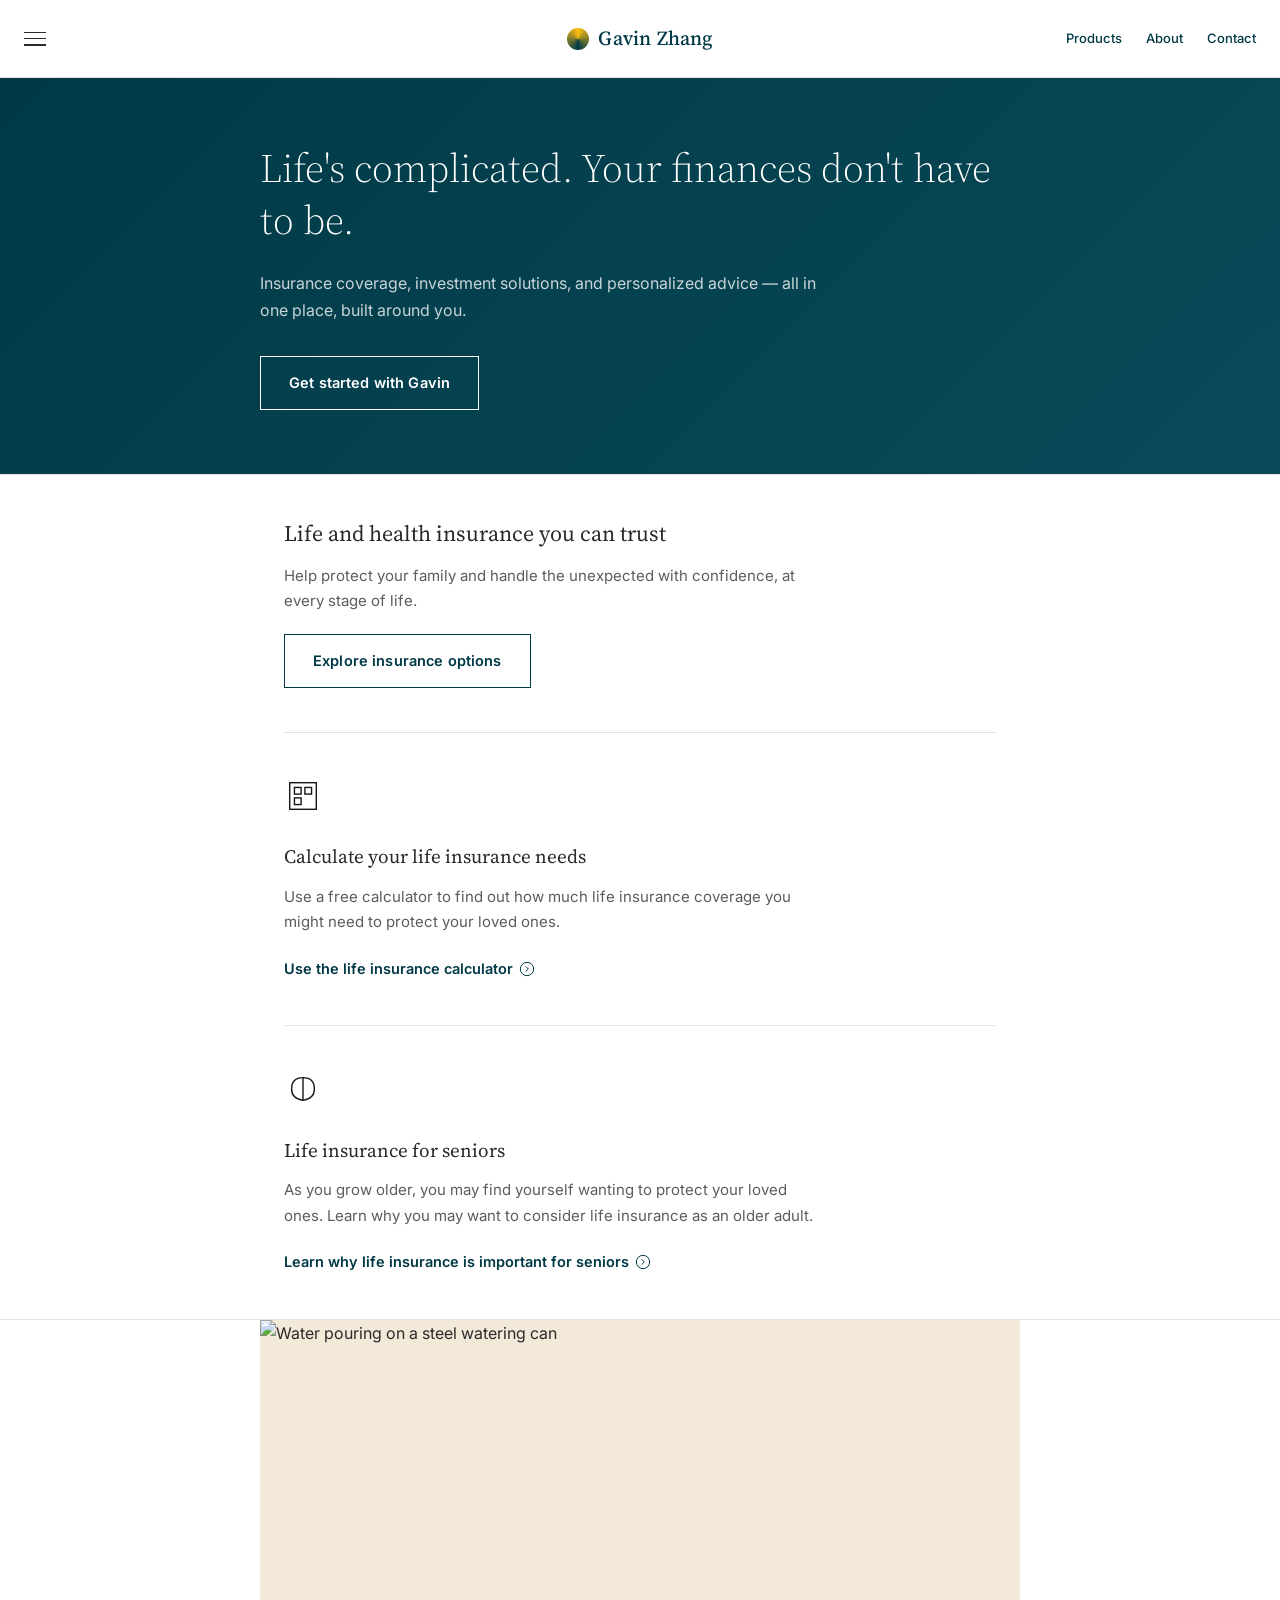
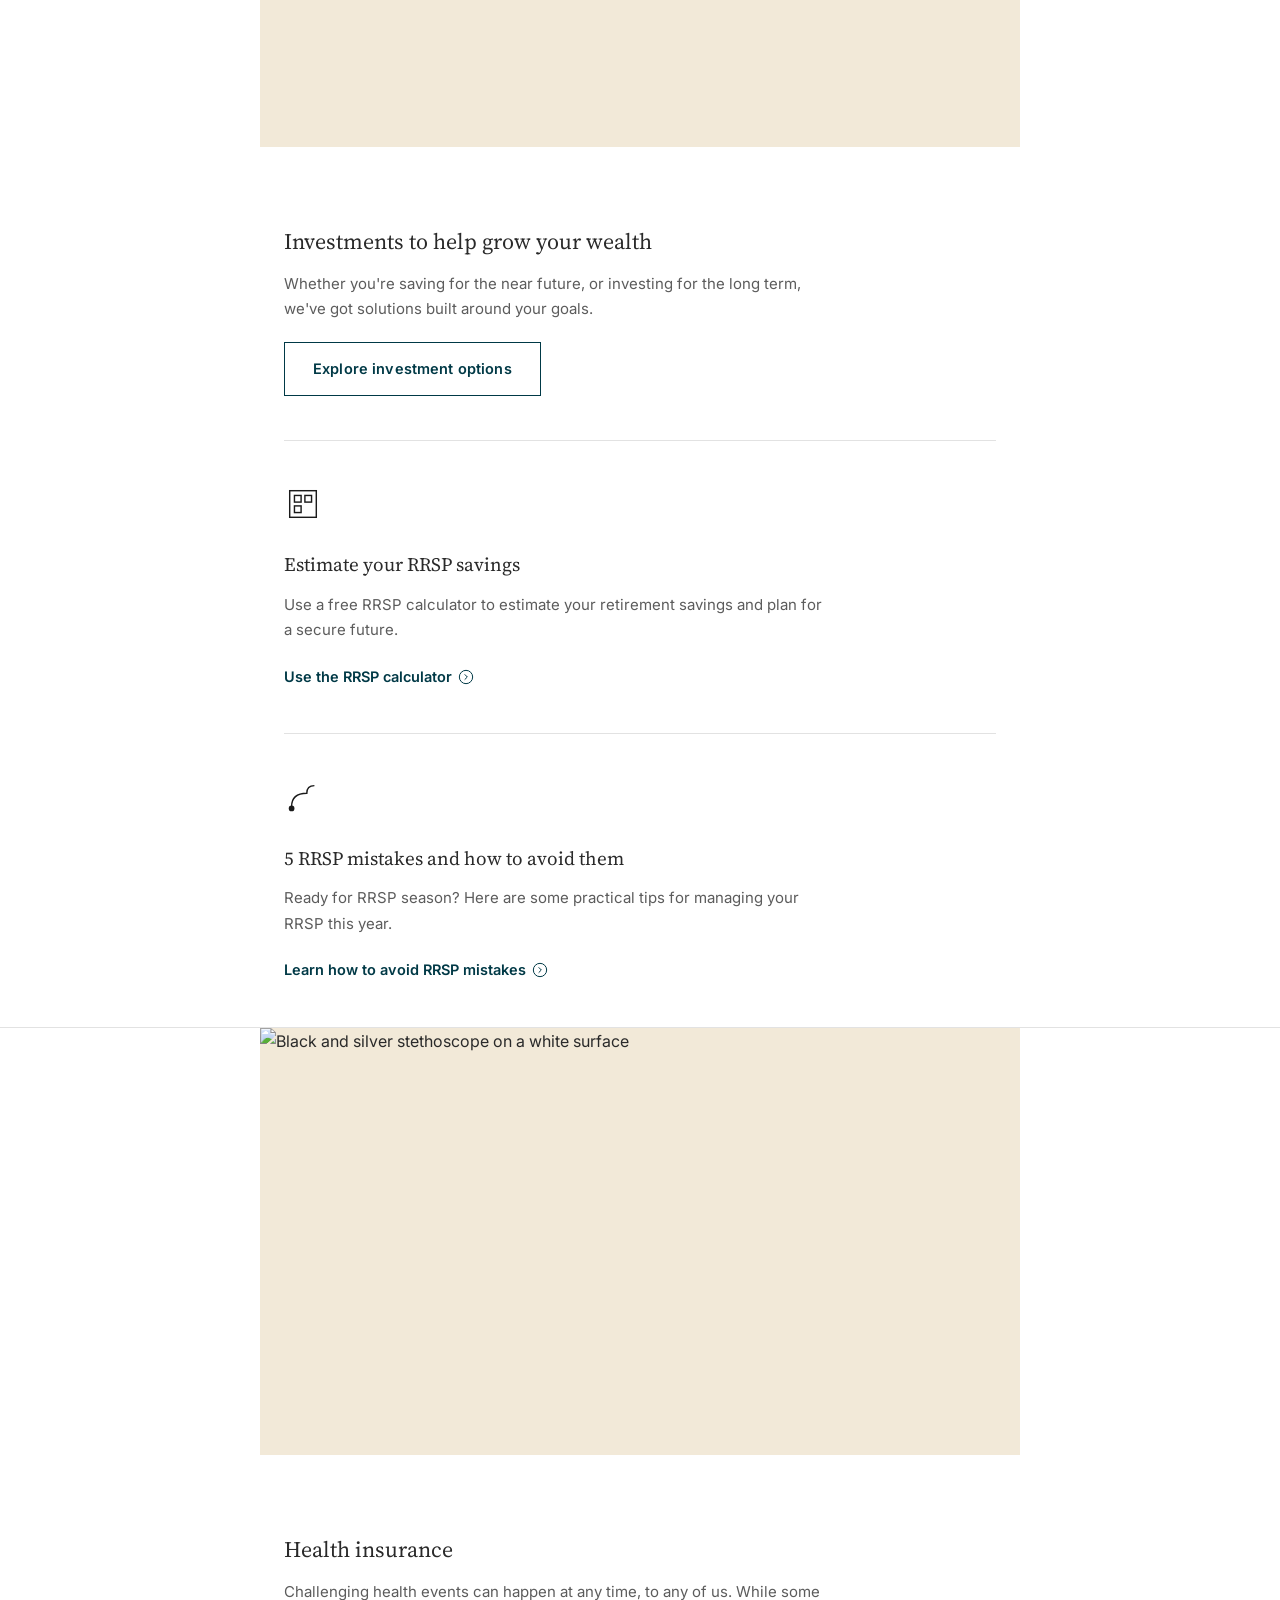
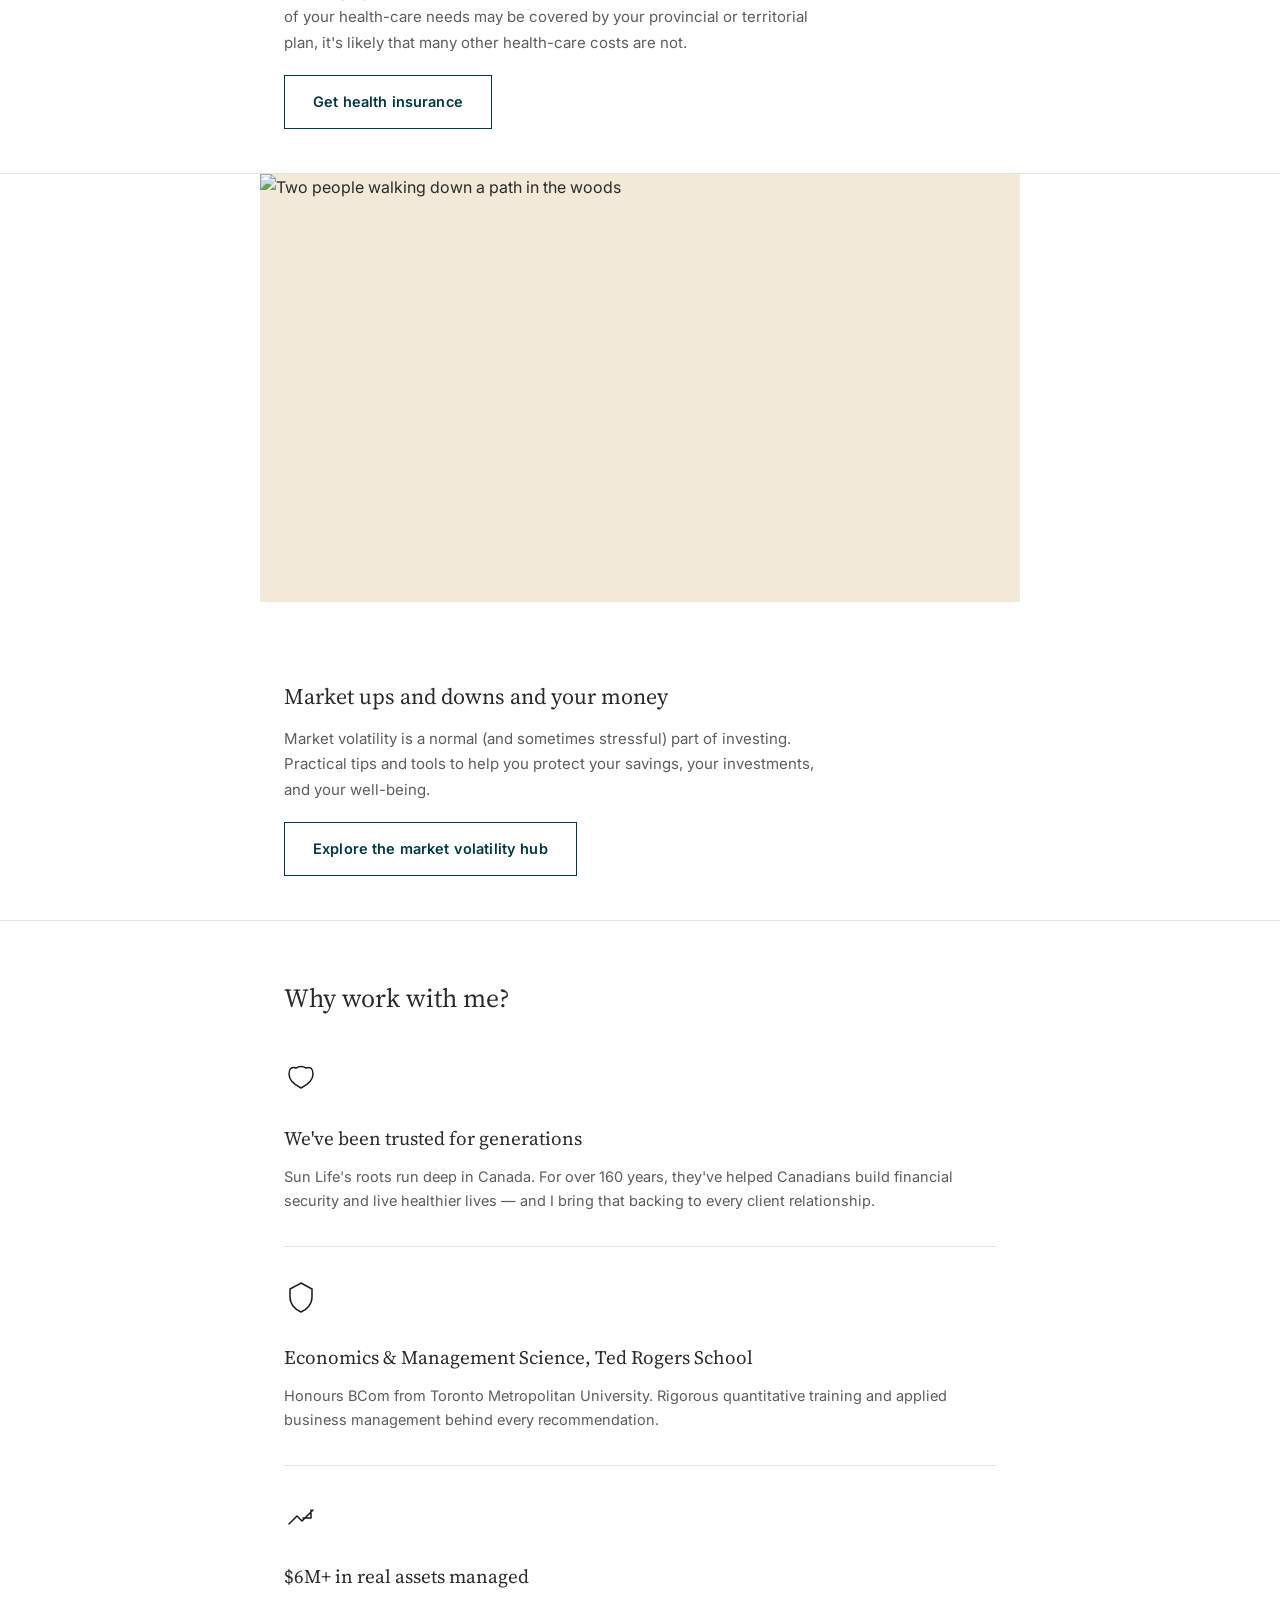
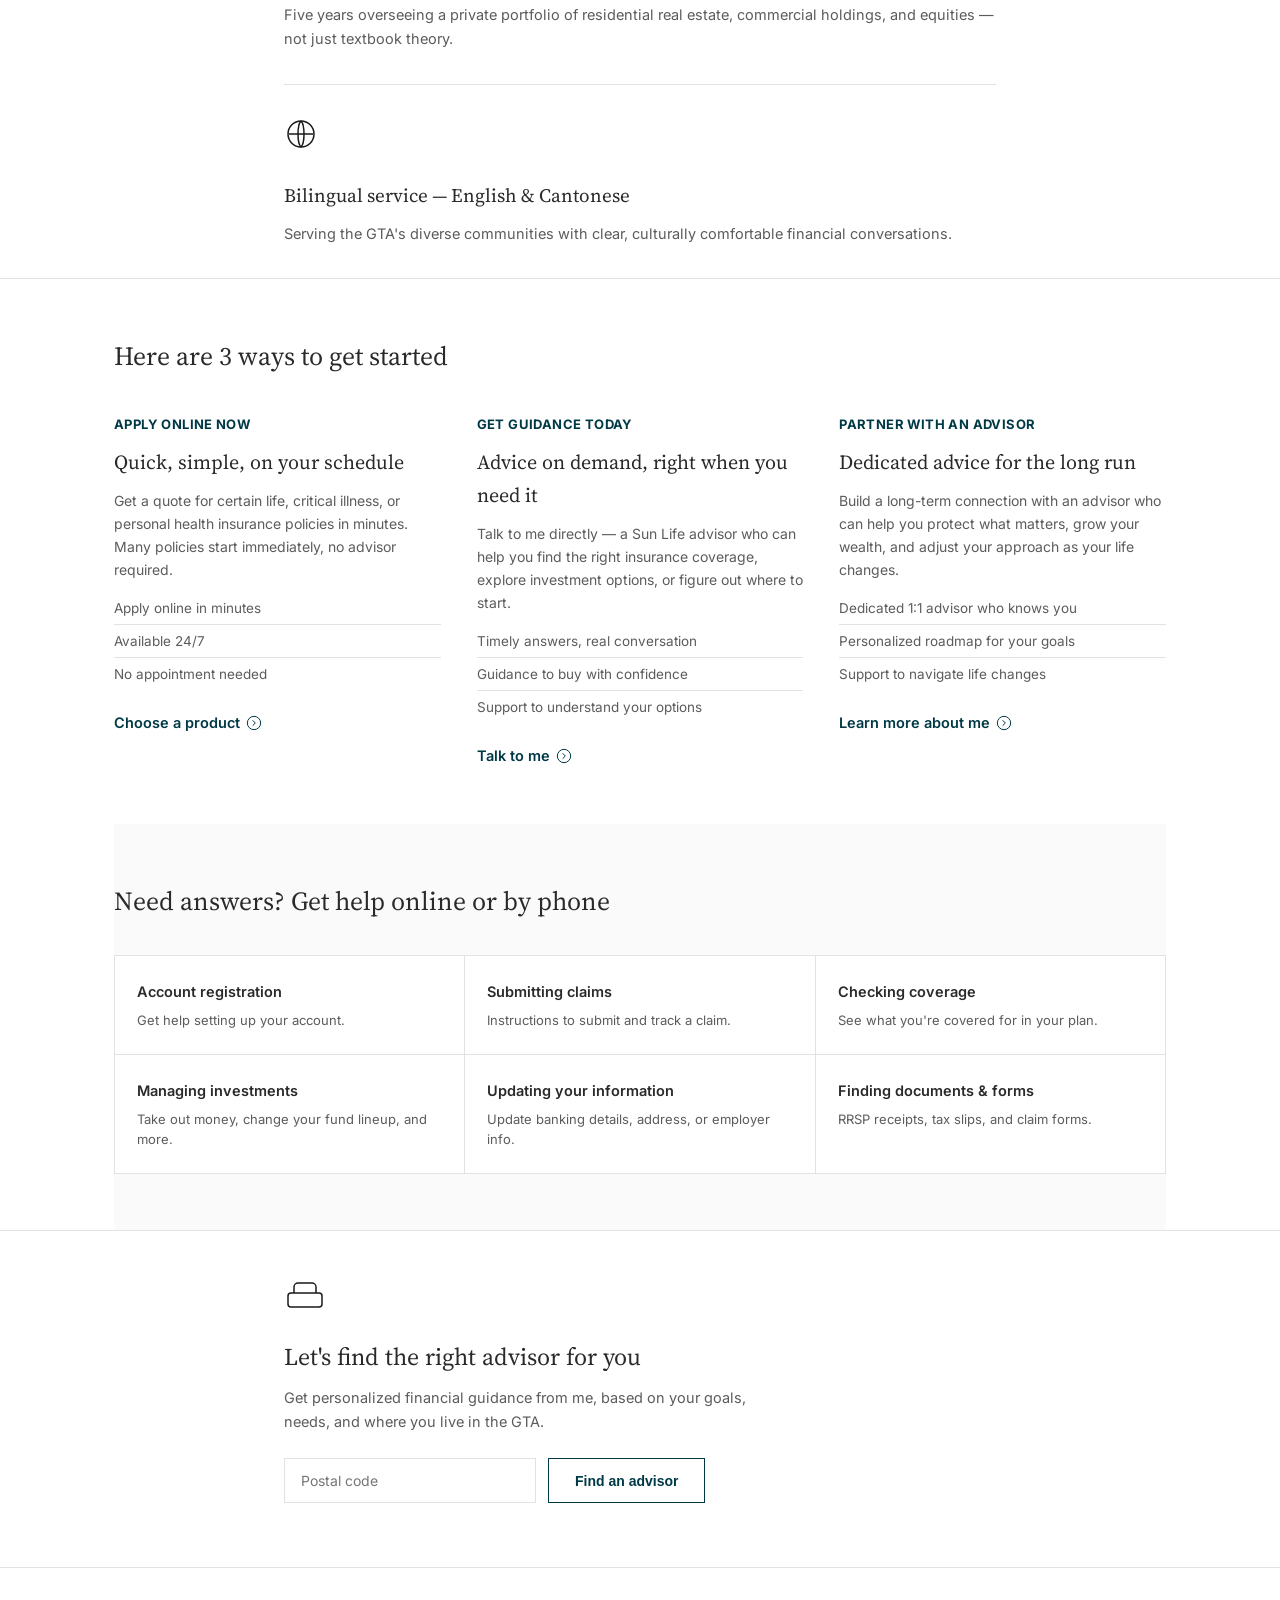
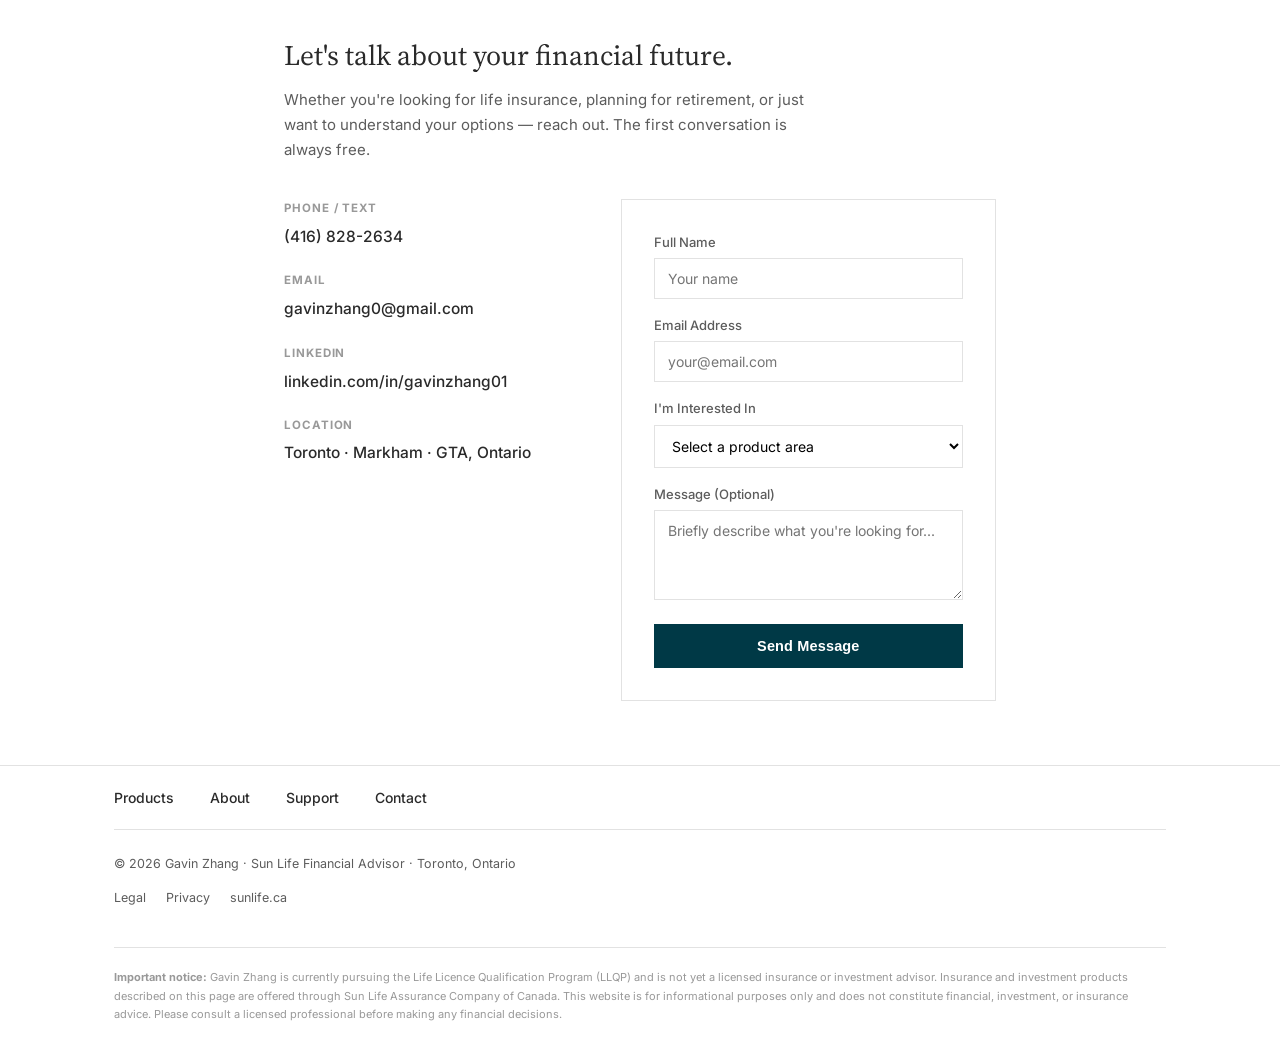
==== commit cfccdebe: "Add files via upload" ====
--- a/index.html
+++ b/index.html
@@ -1,117 +1,458 @@
 <!DOCTYPE html>
 <html lang="en">
 <head>
-  <meta charset="UTF-8"/><meta name="viewport" content="width=device-width,initial-scale=1.0"/>
-  <title>Gavin Zhang — Sun Life Financial Advisor · Toronto</title>
-  <link rel="stylesheet" href="style.css"/>
-  <style>
-    .contact-section{background:linear-gradient(145deg,var(--blue) 0%,var(--blue-dark) 100%);color:#fff;padding:72px 24px;}
-    .contact-section .section-eyebrow{color:rgba(255,255,255,.6);}
-    .contact-section .section-title{color:#fff;}
-    .contact-section .section-sub{color:rgba(255,255,255,.72);}
-    .contact-grid{display:grid;grid-template-columns:1fr 1.4fr;gap:48px;margin-top:48px;}
-    .contact-info{display:flex;flex-direction:column;gap:20px;}
-    .contact-item h4{font-size:12px;font-weight:700;letter-spacing:.08em;text-transform:uppercase;color:rgba(255,255,255,.55);margin-bottom:4px;}
-    .contact-item a,.contact-item p{font-size:15px;color:rgba(255,255,255,.9);font-weight:500;}
-    .contact-item a:hover{text-decoration:underline;}
-    .contact-form{background:rgba(255,255,255,.08);border:1px solid rgba(255,255,255,.15);border-radius:var(--radius);padding:32px;}
-    .contact-form h3{font-size:18px;font-weight:700;color:#fff;margin-bottom:20px;}
-    .form-row{display:flex;flex-direction:column;gap:4px;margin-bottom:14px;}
-    .form-row label{font-size:13px;color:rgba(255,255,255,.65);font-weight:500;}
-    .form-row input,.form-row select,.form-row textarea{background:rgba(255,255,255,.1);border:1px solid rgba(255,255,255,.2);border-radius:var(--radius);padding:10px 14px;font-size:14px;color:#fff;font-family:inherit;outline:none;transition:border-color .15s;width:100%;}
-    .form-row input::placeholder,.form-row textarea::placeholder{color:rgba(255,255,255,.35);}
-    .form-row input:focus,.form-row select:focus,.form-row textarea:focus{border-color:rgba(255,255,255,.5);}
-    .form-row select option{background:var(--blue-dark);color:#fff;}
-    .form-row textarea{resize:vertical;min-height:90px;}
-    .btn-submit{width:100%;background:var(--yellow);color:#1C1C1E;border:none;padding:13px 24px;border-radius:var(--radius);font-size:15px;font-weight:700;cursor:pointer;margin-top:6px;transition:opacity .15s;}
-    .btn-submit:hover{opacity:.9;}
-    .form-success{display:none;background:rgba(255,255,255,.1);border:1px solid rgba(255,255,255,.25);border-radius:var(--radius);padding:20px;text-align:center;color:#fff;font-size:15px;margin-top:12px;}
-    @media(max-width:720px){.contact-grid{grid-template-columns:1fr;}}
-  </style>
+<meta charset="UTF-8"/>
+<meta name="viewport" content="width=device-width,initial-scale=1.0"/>
+<title>Gavin Zhang — Sun Life Financial Advisor · Toronto</title>
+<link rel="preconnect" href="https://fonts.googleapis.com">
+<link rel="preconnect" href="https://fonts.gstatic.com" crossorigin>
+<link href="https://fonts.googleapis.com/css2?family=Source+Serif+4:opsz,wght@8..60,300;8..60,400;8..60,500&family=Inter:wght@300;400;500;600&display=swap" rel="stylesheet">
+<style>
+:root{
+  --teal:#003946; --teal-light:#2B6477;
+  --gold:#FEBE10; --cream:#FAF3E0;
+  --white:#FFFFFF; --text:#2A2A2A; --grey-head:#8A8A8A; --muted:#5C5C5C;
+  --line:#E2E2E2;
+  --max:760px;
+  --serif:'Source Serif 4',Georgia,serif;
+  --sans:'Inter',-apple-system,sans-serif;
+}
+*,*::before,*::after{box-sizing:border-box;margin:0;padding:0;}
+html{scroll-behavior:smooth;}
+body{font-family:var(--sans);font-weight:400;font-size:16px;line-height:1.65;color:var(--text);background:var(--white);-webkit-font-smoothing:antialiased;}
+a{color:inherit;text-decoration:none;}
+ul{list-style:none;}
+img{max-width:100%;display:block;}
+
+/* NAV — minimal, centered logo */
+nav{padding:22px 24px;display:flex;align-items:center;justify-content:center;position:relative;border-bottom:1px solid var(--line);}
+.nav-menu-icon{position:absolute;left:24px;top:50%;transform:translateY(-50%);width:22px;height:14px;display:flex;flex-direction:column;justify-content:space-between;cursor:pointer;}
+.nav-menu-icon span{display:block;height:1.5px;background:var(--text);}
+.nav-brand{display:flex;align-items:center;gap:9px;}
+.nav-sun{width:22px;height:22px;border-radius:50%;background:conic-gradient(from 0deg, var(--gold), var(--teal), var(--gold));}
+.nav-brand-text{font-family:var(--serif);font-size:20px;font-weight:500;color:var(--teal);letter-spacing:0.01em;}
+.nav-links-row{position:absolute;right:24px;top:50%;transform:translateY(-50%);display:flex;gap:24px;}
+.nav-links-row a{font-size:13px;color:var(--teal);font-weight:500;}
+.nav-links-row a:hover{text-decoration:underline;}
+
+.wrap{max-width:var(--max);margin:0 auto;padding:0 24px;}
+.wrap-wide{max-width:1100px;margin:0 auto;padding:0 24px;}
+
+/* HERO — full bleed photo replaced w/ flat illustration block, serif grey headline below */
+.hero-block{width:100%;background:linear-gradient(135deg,var(--teal) 0%,#0A4A58 100%);padding:64px 24px;}
+.hero-text-block{max-width:var(--max);margin:0 auto;}
+.hero-text-block h1{font-family:var(--serif);font-weight:300;font-size:clamp(28px,4vw,40px);line-height:1.3;color:#fff;letter-spacing:0;margin-bottom:24px;}
+.hero-text-block p{font-size:16px;color:rgba(255,255,255,0.78);font-weight:400;line-height:1.7;margin-bottom:32px;max-width:560px;}
+.btn-outline{display:inline-block;border:1.5px solid var(--teal);color:var(--teal);background:transparent;font-size:14.5px;font-weight:600;padding:14px 28px;letter-spacing:0.01em;transition:background .15s,color .15s;}
+.btn-outline:hover{background:var(--teal);color:#fff;}
+.btn-outline-white{display:inline-block;border:1.5px solid #fff;color:#fff;background:transparent;font-size:14.5px;font-weight:600;padding:14px 28px;letter-spacing:0.01em;transition:background .15s,color .15s;}
+.btn-outline-white:hover{background:#fff;color:var(--teal);}
+
+/* CONTENT BLOCKS — photo + heading + body + link/button, repeated */
+.content-block{padding:44px 0;}
+.cb-photo-wide{width:calc(100% - 96px);max-width:1400px;margin-left:auto;margin-right:auto;aspect-ratio:21/9;overflow:hidden;position:relative;background:#F2E9D8;margin-bottom:36px;}
+.cb-photo-wide img{width:100%;height:100%;object-fit:cover;display:block;}
+.cb-photo-wide.smaller{max-width:var(--max);aspect-ratio:16/9;}
+.cb-icon-row{margin-bottom:22px;}
+.cb-icon-row svg{width:38px;height:38px;}
+.cb-h{font-family:var(--serif);font-weight:400;font-size:22px;color:var(--text);margin-bottom:14px;line-height:1.35;}
+.cb-p{font-size:15px;color:var(--muted);line-height:1.7;margin-bottom:20px;max-width:540px;}
+.cb-link{display:inline-flex;align-items:center;gap:6px;font-size:14.5px;font-weight:600;color:var(--teal);}
+.cb-link:hover{text-decoration:underline;}
+.cb-link svg{width:16px;height:16px;flex-shrink:0;}
+hr.divider{border:none;border-top:1px solid var(--line);margin:0;}
+
+/* WHY CHOOSE */
+.why-title{font-family:var(--serif);font-weight:400;font-size:26px;color:var(--text);margin:56px 0 8px;}
+.why-item{padding:32px 0;}
+.why-item .cb-icon-row svg{width:34px;height:34px;}
+.why-item h3{font-family:var(--serif);font-weight:400;font-size:19px;margin-bottom:10px;}
+.why-item p{font-size:14.5px;color:var(--muted);line-height:1.7;}
+
+/* GET STARTED — 3 cols, like the "3 ways" pattern but in their plain style */
+.gs-wrap{padding:56px 0;}
+.gs-title{font-family:var(--serif);font-weight:400;font-size:26px;margin-bottom:36px;}
+.gs-grid{display:grid;grid-template-columns:repeat(3,1fr);gap:36px;}
+.gs-card h4{font-size:13px;font-weight:700;color:var(--teal);letter-spacing:0.03em;text-transform:uppercase;margin-bottom:10px;}
+.gs-card h3{font-family:var(--serif);font-weight:400;font-size:20px;margin-bottom:10px;}
+.gs-card p{font-size:14px;color:var(--muted);line-height:1.65;margin-bottom:16px;}
+.gs-card ul{margin-bottom:18px;}
+.gs-card li{font-size:13.5px;color:var(--muted);padding:5px 0;border-top:1px solid var(--line);}
+.gs-card li:first-child{border-top:none;padding-top:0;}
+
+/* SUPPORT */
+.support-wrap{padding:56px 0;background:#FAFAFA;}
+.support-title{font-family:var(--serif);font-weight:400;font-size:26px;margin-bottom:32px;}
+.support-grid{display:grid;grid-template-columns:repeat(3,1fr);gap:1px;background:var(--line);border:1px solid var(--line);}
+.support-cell{background:#fff;padding:24px 22px;}
+.support-cell h4{font-size:14.5px;font-weight:600;margin-bottom:6px;}
+.support-cell p{font-size:13px;color:var(--muted);line-height:1.55;}
+
+/* CONTACT */
+.contact-wrap{padding:64px 0;}
+.contact-title{font-family:var(--serif);font-weight:400;font-size:28px;margin-bottom:10px;}
+.contact-sub{font-size:15px;color:var(--muted);margin-bottom:36px;max-width:520px;line-height:1.65;}
+.contact-grid{display:grid;grid-template-columns:1fr 1.3fr;gap:48px;}
+.contact-item{margin-bottom:22px;}
+.contact-item h4{font-size:11.5px;font-weight:700;letter-spacing:.08em;text-transform:uppercase;color:#999;margin-bottom:5px;}
+.contact-item a,.contact-item p{font-size:15.5px;color:var(--text);font-weight:500;}
+.contact-item a:hover{color:var(--teal);}
+.form-card{border:1px solid var(--line);padding:32px;}
+.form-row{margin-bottom:16px;}
+.form-row label{display:block;font-size:13px;color:var(--muted);margin-bottom:5px;font-weight:500;}
+.form-row input,.form-row select,.form-row textarea{width:100%;border:1px solid var(--line);padding:11px 13px;font-size:14px;font-family:var(--sans);outline:none;background:#fff;}
+.form-row input:focus,.form-row select:focus,.form-row textarea:focus{border-color:var(--teal);}
+.form-row textarea{resize:vertical;min-height:90px;}
+.btn-submit{width:100%;background:var(--teal);color:#fff;border:none;padding:14px 24px;font-size:14.5px;font-weight:600;cursor:pointer;letter-spacing:0.01em;}
+.btn-submit:hover{background:#012530;}
+.form-success{display:none;border:1px solid #C8E6C9;background:#F1F8F2;padding:18px;text-align:center;font-size:14px;color:#2E7D32;margin-top:12px;}
+
+/* POSTAL CODE / FIND ADVISOR strip */
+.find-strip{padding:48px 0 64px;}
+.find-icon{margin-bottom:18px;}
+.find-icon svg{width:42px;height:32px;}
+.find-title{font-family:var(--serif);font-weight:400;font-size:24px;margin-bottom:10px;}
+.find-p{font-size:14.5px;color:var(--muted);margin-bottom:24px;max-width:480px;line-height:1.65;}
+.find-row{display:flex;gap:12px;max-width:420px;}
+.find-row input{flex:1;border:1px solid var(--line);padding:13px 16px;font-size:14px;font-family:var(--sans);}
+.find-row button{background:transparent;border:1.5px solid var(--teal);color:var(--teal);padding:13px 26px;font-size:14px;font-weight:600;cursor:pointer;white-space:nowrap;}
+.find-row button:hover{background:var(--teal);color:#fff;}
+
+/* FOOTER */
+footer{border-top:1px solid var(--line);padding:0;}
+.footer-links-bar{display:flex;flex-wrap:wrap;gap:36px;padding:20px 0;}
+.footer-links-bar span{font-size:14px;color:var(--text);font-weight:500;}
+.footer-bottom{padding:24px 0;border-top:1px solid var(--line);}
+.footer-bottom-links{display:flex;flex-wrap:wrap;gap:20px;margin-top:14px;}
+.footer-bottom-links a{font-size:12.5px;color:var(--muted);}
+.footer-bottom-links a:hover{color:var(--teal);}
+.footer-copy{font-size:12.5px;color:var(--muted);}
+.disclaimer{padding:20px 0 40px;font-size:11px;line-height:1.7;color:#999;border-top:1px solid var(--line);margin-top:14px;}
+
+@media(max-width:760px){
+  .gs-grid,.support-grid,.contact-grid{grid-template-columns:1fr;}
+  .find-row{flex-direction:column;}
+}
+</style>
 </head>
 <body>
+
+<!-- NAV -->
 <nav>
-  <a href="index.html" class="nav-brand"><span class="nav-logo">GZ</span><span>Gavin Zhang · Sun Life</span></a>
-  <div class="nav-links">
+  <div class="nav-menu-icon"><span></span><span></span><span></span></div>
+  <a href="index.html" class="nav-brand">
+    <span class="nav-sun"></span>
+    <span class="nav-brand-text">Gavin Zhang</span>
+  </a>
+  <div class="nav-links-row">
     <a href="products.html">Products</a>
     <a href="about.html">About</a>
-    <a href="process.html">Process</a>
-    <a href="experience.html">Experience</a>
-    <a href="#contact" class="nav-cta">Enquire →</a>
+    <a href="#contact">Contact</a>
   </div>
 </nav>
-<div class="statusbar">
-  <span><span class="dot"></span> Accepting New Clients — GTA &amp; Remote</span>
-  <span>LLQP — In Progress</span>
-  <span>Response within 24 hours</span>
-  <span>English · 粵語</span>
-</div>
-
-<section class="hero">
-  <p class="hero-eyebrow">Sun Life Financial Advisor · Toronto, ON</p>
-  <h1>Protecting what matters <em>most</em> to you.</h1>
-  <p>Helping GTA families, professionals, and business owners build financial security through trusted Sun Life insurance, investments, and savings solutions — backed by five years of real-world asset management experience.</p>
-  <div class="hero-btns">
-    <a href="#contact" class="btn-primary">Get a Free Consultation →</a>
-    <a href="products.html" class="btn-secondary">Explore Products</a>
-  </div>
-</section>
-
-<div class="stats">
-  <div class="stat"><div class="stat-num">$6M+</div><div class="stat-label">Private Assets Under Advisory</div></div>
-  <div class="stat"><div class="stat-num">90%</div><div class="stat-label">Profit on Asset Disposition</div></div>
-  <div class="stat"><div class="stat-num">5+</div><div class="stat-label">Years Client Engagement</div></div>
-  <div class="stat"><div class="stat-num">BComm</div><div class="stat-label">Ted Rogers School of Management — TMU</div></div>
-</div>
-
-<section id="contact" class="contact-section">
-  <div class="container">
-    <p class="section-eyebrow">Get in Touch</p>
-    <h2 class="section-title">Let's talk about your financial future.</h2>
-    <p class="section-sub">Whether you're looking for life insurance, planning for retirement, or just want to understand your options — reach out. The first conversation is always free.</p>
-    <div class="contact-grid">
-      <div class="contact-info">
-        <div class="contact-item"><h4>Phone / Text</h4><a href="tel:4168210322">(416) 821-0322</a></div>
-        <div class="contact-item"><h4>Email</h4><a href="mailto:gavinzhang0@gmail.com">gavinzhang0@gmail.com</a></div>
-        <div class="contact-item"><h4>LinkedIn</h4><a href="https://linkedin.com/in/gavinzhang01" target="_blank">linkedin.com/in/gavinzhang01</a></div>
-        <div class="contact-item"><h4>Location</h4><p>Toronto · Markham · GTA, Ontario<br>In-person or video call available</p></div>
+
+<!-- HERO -->
+<div class="hero-block">
+  <div class="hero-text-block">
+    <h1>Life's complicated. Your finances don't have to be.</h1>
+    <p>Insurance coverage, investment solutions, and personalized advice — all in one place, built around you.</p>
+    <a href="#contact" class="btn-outline-white">Get started with Gavin</a>
+  </div>
+</div>
+
+<hr class="divider"/>
+
+<!-- LIFE INSURANCE BLOCK -->
+<div class="wrap">
+<div class="content-block">
+  <h2 class="cb-h">Life and health insurance you can trust</h2>
+  <p class="cb-p">Help protect your family and handle the unexpected with confidence, at every stage of life.</p>
+  <a href="products.html" class="btn-outline">Explore insurance options</a>
+</div>
+
+<hr class="divider"/>
+
+<div class="content-block">
+  <div class="cb-icon-row">
+    <svg viewBox="0 0 40 40" fill="none"><rect x="6" y="6" width="28" height="28" stroke="#1A1A1A" stroke-width="1.5"/><rect x="11" y="11" width="7" height="7" stroke="#1A1A1A" stroke-width="1.5"/><rect x="22" y="11" width="7" height="7" stroke="#1A1A1A" stroke-width="1.5"/><rect x="11" y="22" width="7" height="7" stroke="#1A1A1A" stroke-width="1.5"/></svg>
+  </div>
+  <h3 class="cb-h" style="font-size:19px;">Calculate your life insurance needs</h3>
+  <p class="cb-p">Use a free calculator to find out how much life insurance coverage you might need to protect your loved ones.</p>
+  <a href="https://www.sunlife.ca/en/tools-and-resources/tools-and-calculators/life-insurance-calculator/" target="_blank" class="cb-link">Use the life insurance calculator <svg viewBox="0 0 24 24" fill="none"><circle cx="12" cy="12" r="10" stroke="currentColor" stroke-width="1.5"/><path d="M10 8l4 4-4 4" stroke="currentColor" stroke-width="1.5" fill="none"/></svg></a>
+</div>
+
+<hr class="divider"/>
+
+<div class="content-block">
+  <div class="cb-icon-row">
+    <svg viewBox="0 0 40 40" fill="none"><path d="M20 8 Q8 8 8 20 Q8 30 20 32 Q32 30 32 20 Q32 8 20 8 Z" stroke="#1A1A1A" stroke-width="1.5"/><line x1="20" y1="8" x2="20" y2="32" stroke="#1A1A1A" stroke-width="1.5"/></svg>
+  </div>
+  <h3 class="cb-h" style="font-size:19px;">Life insurance for seniors</h3>
+  <p class="cb-p">As you grow older, you may find yourself wanting to protect your loved ones. Learn why you may want to consider life insurance as an older adult.</p>
+  <a href="products.html" class="cb-link">Learn why life insurance is important for seniors <svg viewBox="0 0 24 24" fill="none"><circle cx="12" cy="12" r="10" stroke="currentColor" stroke-width="1.5"/><path d="M10 8l4 4-4 4" stroke="currentColor" stroke-width="1.5" fill="none"/></svg></a>
+</div>
+</div>
+
+<hr class="divider"/>
+
+<!-- INVESTMENTS -->
+<div class="cb-photo-wide smaller">
+  <img src="https://images.unsplash.com/photo-1599277100479-3252d492a19a?fm=jpg&q=80&w=1400&auto=format&fit=crop" alt="Water pouring on a steel watering can" loading="lazy"/>
+</div>
+<div class="wrap">
+<div class="content-block">
+  <h2 class="cb-h">Investments to help grow your wealth</h2>
+  <p class="cb-p">Whether you're saving for the near future, or investing for the long term, we've got solutions built around your goals.</p>
+  <a href="products.html" class="btn-outline">Explore investment options</a>
+</div>
+
+<hr class="divider"/>
+
+<div class="content-block">
+  <div class="cb-icon-row">
+    <svg viewBox="0 0 40 40" fill="none"><rect x="6" y="6" width="28" height="28" stroke="#1A1A1A" stroke-width="1.5"/><rect x="11" y="11" width="7" height="7" stroke="#1A1A1A" stroke-width="1.5"/><rect x="22" y="11" width="7" height="7" stroke="#1A1A1A" stroke-width="1.5"/><rect x="11" y="22" width="7" height="7" stroke="#1A1A1A" stroke-width="1.5"/></svg>
+  </div>
+  <h3 class="cb-h" style="font-size:19px;">Estimate your RRSP savings</h3>
+  <p class="cb-p">Use a free RRSP calculator to estimate your retirement savings and plan for a secure future.</p>
+  <a href="https://www.sunlife.ca/en/tools-and-resources/tools-and-calculators/rrsp-calculator/" target="_blank" class="cb-link">Use the RRSP calculator <svg viewBox="0 0 24 24" fill="none"><circle cx="12" cy="12" r="10" stroke="currentColor" stroke-width="1.5"/><path d="M10 8l4 4-4 4" stroke="currentColor" stroke-width="1.5" fill="none"/></svg></a>
+</div>
+
+<hr class="divider"/>
+
+<div class="content-block">
+  <div class="cb-icon-row">
+    <svg viewBox="0 0 40 40" fill="none"><path d="M8 30 Q8 16 24 16 Q24 8 32 8" stroke="#1A1A1A" stroke-width="1.5" fill="none"/><circle cx="8" cy="32" r="3" fill="#1A1A1A"/></svg>
+  </div>
+  <h3 class="cb-h" style="font-size:19px;">5 RRSP mistakes and how to avoid them</h3>
+  <p class="cb-p">Ready for RRSP season? Here are some practical tips for managing your RRSP this year.</p>
+  <a href="products.html" class="cb-link">Learn how to avoid RRSP mistakes <svg viewBox="0 0 24 24" fill="none"><circle cx="12" cy="12" r="10" stroke="currentColor" stroke-width="1.5"/><path d="M10 8l4 4-4 4" stroke="currentColor" stroke-width="1.5" fill="none"/></svg></a>
+</div>
+</div>
+
+<hr class="divider"/>
+
+<!-- HEALTH INSURANCE -->
+<div class="cb-photo-wide smaller">
+  <img src="https://images.unsplash.com/photo-1584982751601-97dcc096659c?fm=jpg&q=80&w=1400&auto=format&fit=crop" alt="Black and silver stethoscope on a white surface" loading="lazy"/>
+</div>
+<div class="wrap">
+<div class="content-block">
+  <h2 class="cb-h">Health insurance</h2>
+  <p class="cb-p">Challenging health events can happen at any time, to any of us. While some of your health-care needs may be covered by your provincial or territorial plan, it's likely that many other health-care costs are not.</p>
+  <a href="products.html" class="btn-outline">Get health insurance</a>
+</div>
+</div>
+
+<hr class="divider"/>
+
+<!-- MARKET VOLATILITY -->
+<div class="cb-photo-wide smaller">
+  <img src="https://images.unsplash.com/photo-1633917866137-349c9faead2c?fm=jpg&q=80&w=1400&auto=format&fit=crop" alt="Two people walking down a path in the woods" loading="lazy"/>
+</div>
+<div class="wrap">
+<div class="content-block">
+  <h2 class="cb-h">Market ups and downs and your money</h2>
+  <p class="cb-p">Market volatility is a normal (and sometimes stressful) part of investing. Practical tips and tools to help you protect your savings, your investments, and your well-being.</p>
+  <a href="products.html" class="btn-outline">Explore the market volatility hub</a>
+</div>
+</div>
+
+<hr class="divider"/>
+
+<!-- WHY CHOOSE -->
+<div class="wrap">
+<h2 class="why-title">Why work with me?</h2>
+
+<div class="why-item">
+  <div class="cb-icon-row">
+    <svg viewBox="0 0 34 34" fill="none"><path d="M5 14 Q5 6 12 8 Q17 5 22 8 Q29 6 29 14 Q29 22 17 28 Q5 22 5 14 Z" stroke="#1A1A1A" stroke-width="1.5"/></svg>
+  </div>
+  <h3>We've been trusted for generations</h3>
+  <p>Sun Life's roots run deep in Canada. For over 160 years, they've helped Canadians build financial security and live healthier lives — and I bring that backing to every client relationship.</p>
+</div>
+<hr class="divider"/>
+
+<div class="why-item">
+  <div class="cb-icon-row">
+    <svg viewBox="0 0 34 34" fill="none"><path d="M17 4l11 6v8c0 7-5 12.5-11 15-6-2.5-11-8-11-15v-8l11-6z" stroke="#1A1A1A" stroke-width="1.5" fill="none"/></svg>
+  </div>
+  <h3>Economics &amp; Management Science, Ted Rogers School</h3>
+  <p>Honours BCom from Toronto Metropolitan University. Rigorous quantitative training and applied business management behind every recommendation.</p>
+</div>
+<hr class="divider"/>
+
+<div class="why-item">
+  <div class="cb-icon-row">
+    <svg viewBox="0 0 34 34" fill="none"><path d="M5 26l8-8 5 5 11-11M27 12v8h-8" stroke="#1A1A1A" stroke-width="1.5" fill="none" stroke-linecap="round" stroke-linejoin="round"/></svg>
+  </div>
+  <h3>$6M+ in real assets managed</h3>
+  <p>Five years overseeing a private portfolio of residential real estate, commercial holdings, and equities — not just textbook theory.</p>
+</div>
+<hr class="divider"/>
+
+<div class="why-item">
+  <div class="cb-icon-row">
+    <svg viewBox="0 0 34 34" fill="none"><circle cx="17" cy="17" r="13" stroke="#1A1A1A" stroke-width="1.5"/><path d="M17 4c4 4 4 22 0 26M17 4c-4 4-4 22 0 26M5 17h24" stroke="#1A1A1A" stroke-width="1.5"/></svg>
+  </div>
+  <h3>Bilingual service — English &amp; Cantonese</h3>
+  <p>Serving the GTA's diverse communities with clear, culturally comfortable financial conversations.</p>
+</div>
+</div>
+
+<hr class="divider"/>
+
+<!-- GET STARTED -->
+<div class="wrap-wide">
+<div class="gs-wrap">
+  <h2 class="gs-title">Here are 3 ways to get started</h2>
+  <div class="gs-grid">
+    <div class="gs-card">
+      <h4>Apply online now</h4>
+      <h3>Quick, simple, on your schedule</h3>
+      <p>Get a quote for certain life, critical illness, or personal health insurance policies in minutes. Many policies start immediately, no advisor required.</p>
+      <ul>
+        <li>Apply online in minutes</li>
+        <li>Available 24/7</li>
+        <li>No appointment needed</li>
+      </ul>
+      <a href="https://www.sunlife.ca/en/" target="_blank" class="cb-link">Choose a product <svg viewBox="0 0 24 24" fill="none"><circle cx="12" cy="12" r="10" stroke="currentColor" stroke-width="1.5"/><path d="M10 8l4 4-4 4" stroke="currentColor" stroke-width="1.5" fill="none"/></svg></a>
+    </div>
+    <div class="gs-card">
+      <h4>Get guidance today</h4>
+      <h3>Advice on demand, right when you need it</h3>
+      <p>Talk to me directly — a Sun Life advisor who can help you find the right insurance coverage, explore investment options, or figure out where to start.</p>
+      <ul>
+        <li>Timely answers, real conversation</li>
+        <li>Guidance to buy with confidence</li>
+        <li>Support to understand your options</li>
+      </ul>
+      <a href="#contact" class="cb-link">Talk to me <svg viewBox="0 0 24 24" fill="none"><circle cx="12" cy="12" r="10" stroke="currentColor" stroke-width="1.5"/><path d="M10 8l4 4-4 4" stroke="currentColor" stroke-width="1.5" fill="none"/></svg></a>
+    </div>
+    <div class="gs-card">
+      <h4>Partner with an advisor</h4>
+      <h3>Dedicated advice for the long run</h3>
+      <p>Build a long-term connection with an advisor who can help you protect what matters, grow your wealth, and adjust your approach as your life changes.</p>
+      <ul>
+        <li>Dedicated 1:1 advisor who knows you</li>
+        <li>Personalized roadmap for your goals</li>
+        <li>Support to navigate life changes</li>
+      </ul>
+      <a href="about.html" class="cb-link">Learn more about me <svg viewBox="0 0 24 24" fill="none"><circle cx="12" cy="12" r="10" stroke="currentColor" stroke-width="1.5"/><path d="M10 8l4 4-4 4" stroke="currentColor" stroke-width="1.5" fill="none"/></svg></a>
+    </div>
+  </div>
+</div>
+</div>
+
+<!-- SUPPORT -->
+<div id="support">
+<div class="wrap-wide">
+<div class="support-wrap">
+  <h2 class="support-title">Need answers? Get help online or by phone</h2>
+  <div class="support-grid">
+    <a href="https://www.sunlife.ca/en/support/register-for-a-my-sun-life-online-account/" target="_blank" class="support-cell">
+      <h4>Account registration</h4>
+      <p>Get help setting up your account.</p>
+    </a>
+    <a href="https://www.sunlife.ca/en/support/submit-a-claim/" target="_blank" class="support-cell">
+      <h4>Submitting claims</h4>
+      <p>Instructions to submit and track a claim.</p>
+    </a>
+    <a href="https://www.sunlife.ca/en/support/check-your-coverage/" target="_blank" class="support-cell">
+      <h4>Checking coverage</h4>
+      <p>See what you're covered for in your plan.</p>
+    </a>
+    <a href="https://www.sunlife.ca/en/support/managing-investments/" target="_blank" class="support-cell">
+      <h4>Managing investments</h4>
+      <p>Take out money, change your fund lineup, and more.</p>
+    </a>
+    <a href="https://www.sunlife.ca/en/support/updating-personal-information/" target="_blank" class="support-cell">
+      <h4>Updating your information</h4>
+      <p>Update banking details, address, or employer info.</p>
+    </a>
+    <a href="https://www.sunlife.ca/en/support/finding-documents-and-forms/" target="_blank" class="support-cell">
+      <h4>Finding documents &amp; forms</h4>
+      <p>RRSP receipts, tax slips, and claim forms.</p>
+    </a>
+  </div>
+</div>
+</div>
+</div>
+
+<hr class="divider"/>
+
+<!-- FIND ADVISOR STRIP -->
+<div class="wrap">
+<div class="find-strip">
+  <div class="find-icon">
+    <svg viewBox="0 0 42 32" fill="none"><rect x="4" y="14" width="34" height="14" rx="3" stroke="#1A1A1A" stroke-width="1.5"/><path d="M10 14V8a4 4 0 014-4h14a4 4 0 014 4v6" stroke="#1A1A1A" stroke-width="1.5"/></svg>
+  </div>
+  <h2 class="find-title">Let's find the right advisor for you</h2>
+  <p class="find-p">Get personalized financial guidance from me, based on your goals, needs, and where you live in the GTA.</p>
+  <div class="find-row">
+    <input type="text" placeholder="Postal code" id="postal-input"/>
+    <button type="button" onclick="document.getElementById('contact').scrollIntoView({behavior:'smooth'})">Find an advisor</button>
+  </div>
+</div>
+</div>
+
+<hr class="divider"/>
+
+<!-- CONTACT -->
+<div class="wrap">
+<div class="contact-wrap" id="contact">
+  <h2 class="contact-title">Let's talk about your financial future.</h2>
+  <p class="contact-sub">Whether you're looking for life insurance, planning for retirement, or just want to understand your options — reach out. The first conversation is always free.</p>
+  <div class="contact-grid">
+    <div>
+      <div class="contact-item"><h4>Phone / Text</h4><a href="tel:4168282634">(416) 828-2634</a></div>
+      <div class="contact-item"><h4>Email</h4><a href="mailto:gavinzhang0@gmail.com">gavinzhang0@gmail.com</a></div>
+      <div class="contact-item"><h4>LinkedIn</h4><a href="https://linkedin.com/in/gavinzhang01" target="_blank">linkedin.com/in/gavinzhang01</a></div>
+      <div class="contact-item"><h4>Location</h4><p>Toronto · Markham · GTA, Ontario</p></div>
+    </div>
+    <div class="form-card">
+      <form id="consult-form" action="https://formspree.io/f/gavinzhang0@gmail.com" method="POST">
+        <div class="form-row"><label for="name">Full Name</label><input type="text" id="name" name="name" placeholder="Your name" required/></div>
+        <div class="form-row"><label for="email">Email Address</label><input type="email" id="email" name="email" placeholder="your@email.com" required/></div>
+        <div class="form-row">
+          <label for="interest">I'm Interested In</label>
+          <select id="interest" name="interest">
+            <option value="">Select a product area</option>
+            <option>Life Insurance</option><option>Health / Dental / Disability</option>
+            <option>Critical Illness Insurance</option><option>Travel Insurance</option>
+            <option>RRSP / TFSA / RESP / FHSA</option><option>GICs / Mutual Funds</option>
+            <option>Segregated Funds / Annuities</option><option>Business Owner's Insurance</option>
+            <option>Not sure — general consultation</option>
+          </select>
+        </div>
+        <div class="form-row"><label for="message">Message (Optional)</label><textarea id="message" name="message" placeholder="Briefly describe what you're looking for..."></textarea></div>
+        <input type="hidden" name="_subject" value="New consultation request from website"/>
+        <button type="submit" class="btn-submit">Send Message</button>
+      </form>
+      <div class="form-success" id="form-success">Message sent. I'll follow up within 24 hours.</div>
+    </div>
+  </div>
+</div>
+</div>
+
+<!-- FOOTER -->
+<footer>
+  <div class="wrap-wide">
+    <div class="footer-links-bar">
+      <span>Products</span>
+      <span>About</span>
+      <span>Support</span>
+      <span>Contact</span>
+    </div>
+    <div class="footer-bottom">
+      <p class="footer-copy">© 2026 Gavin Zhang · Sun Life Financial Advisor · Toronto, Ontario</p>
+      <div class="footer-bottom-links">
+        <a href="https://www.sunlife.ca/sl/pslf-canada/en/legal/" target="_blank">Legal</a>
+        <a href="https://www.sunlife.ca/sl/pslf-canada/en/privacy/" target="_blank">Privacy</a>
+        <a href="https://www.sunlife.ca/en/" target="_blank">sunlife.ca</a>
       </div>
-      <div class="contact-form">
-        <h3>Book a Free Consultation</h3>
-        <form id="consult-form" action="https://formspree.io/f/gavinzhang0@gmail.com" method="POST">
-          <div class="form-row"><label for="name">Full Name</label><input type="text" id="name" name="name" placeholder="Your name" required/></div>
-          <div class="form-row"><label for="email">Email Address</label><input type="email" id="email" name="email" placeholder="your@email.com" required/></div>
-          <div class="form-row">
-            <label for="interest">I'm Interested In</label>
-            <select id="interest" name="interest">
-              <option value="">Select a product area</option>
-              <option>Life Insurance</option><option>Health / Dental / Disability</option>
-              <option>Critical Illness Insurance</option><option>Travel Insurance</option>
-              <option>RRSP / TFSA / RESP / FHSA</option><option>GICs / Mutual Funds</option>
-              <option>Segregated Funds / Annuities</option><option>Business Owner's Insurance</option>
-              <option>Not sure — general consultation</option>
-            </select>
-          </div>
-          <div class="form-row"><label for="message">Message (Optional)</label><textarea id="message" name="message" placeholder="Briefly describe what you're looking for..."></textarea></div>
-          <input type="hidden" name="_subject" value="New consultation request from website"/>
-          <input type="hidden" name="_replyto" value="gavinzhang0@gmail.com"/>
-          <button type="submit" class="btn-submit">Send Message →</button>
-        </form>
-        <div class="form-success" id="form-success">✓ Message sent! I'll follow up within 24 hours.</div>
-      </div>
-    </div>
-  </div>
-</section>
-
-<footer>
-  <div class="footer-inner">
-    <span>© 2026 Gavin Zhang · Sun Life Financial Advisor · Toronto, Ontario</span>
-    <div class="footer-links">
-      <a href="products.html">Products</a><a href="about.html">About</a>
-      <a href="#contact">Contact</a><a href="https://www.sunlife.ca/en/" target="_blank">sunlife.ca</a>
-    </div>
-  </div>
-  <p class="disclaimer"><strong>Important notice:</strong> Gavin Zhang is currently pursuing the Life Licence Qualification Program (LLQP) and is not yet a licensed insurance or investment advisor. Insurance and investment products described on this page are offered through Sun Life Assurance Company of Canada. This website is for informational purposes only and does not constitute financial, investment, or insurance advice. Please consult a licensed professional before making any financial decisions.</p>
+    </div>
+    <p class="disclaimer"><strong>Important notice:</strong> Gavin Zhang is currently pursuing the Life Licence Qualification Program (LLQP) and is not yet a licensed insurance or investment advisor. Insurance and investment products described on this page are offered through Sun Life Assurance Company of Canada. This website is for informational purposes only and does not constitute financial, investment, or insurance advice. Please consult a licensed professional before making any financial decisions.</p>
+  </div>
 </footer>
 
 <script>
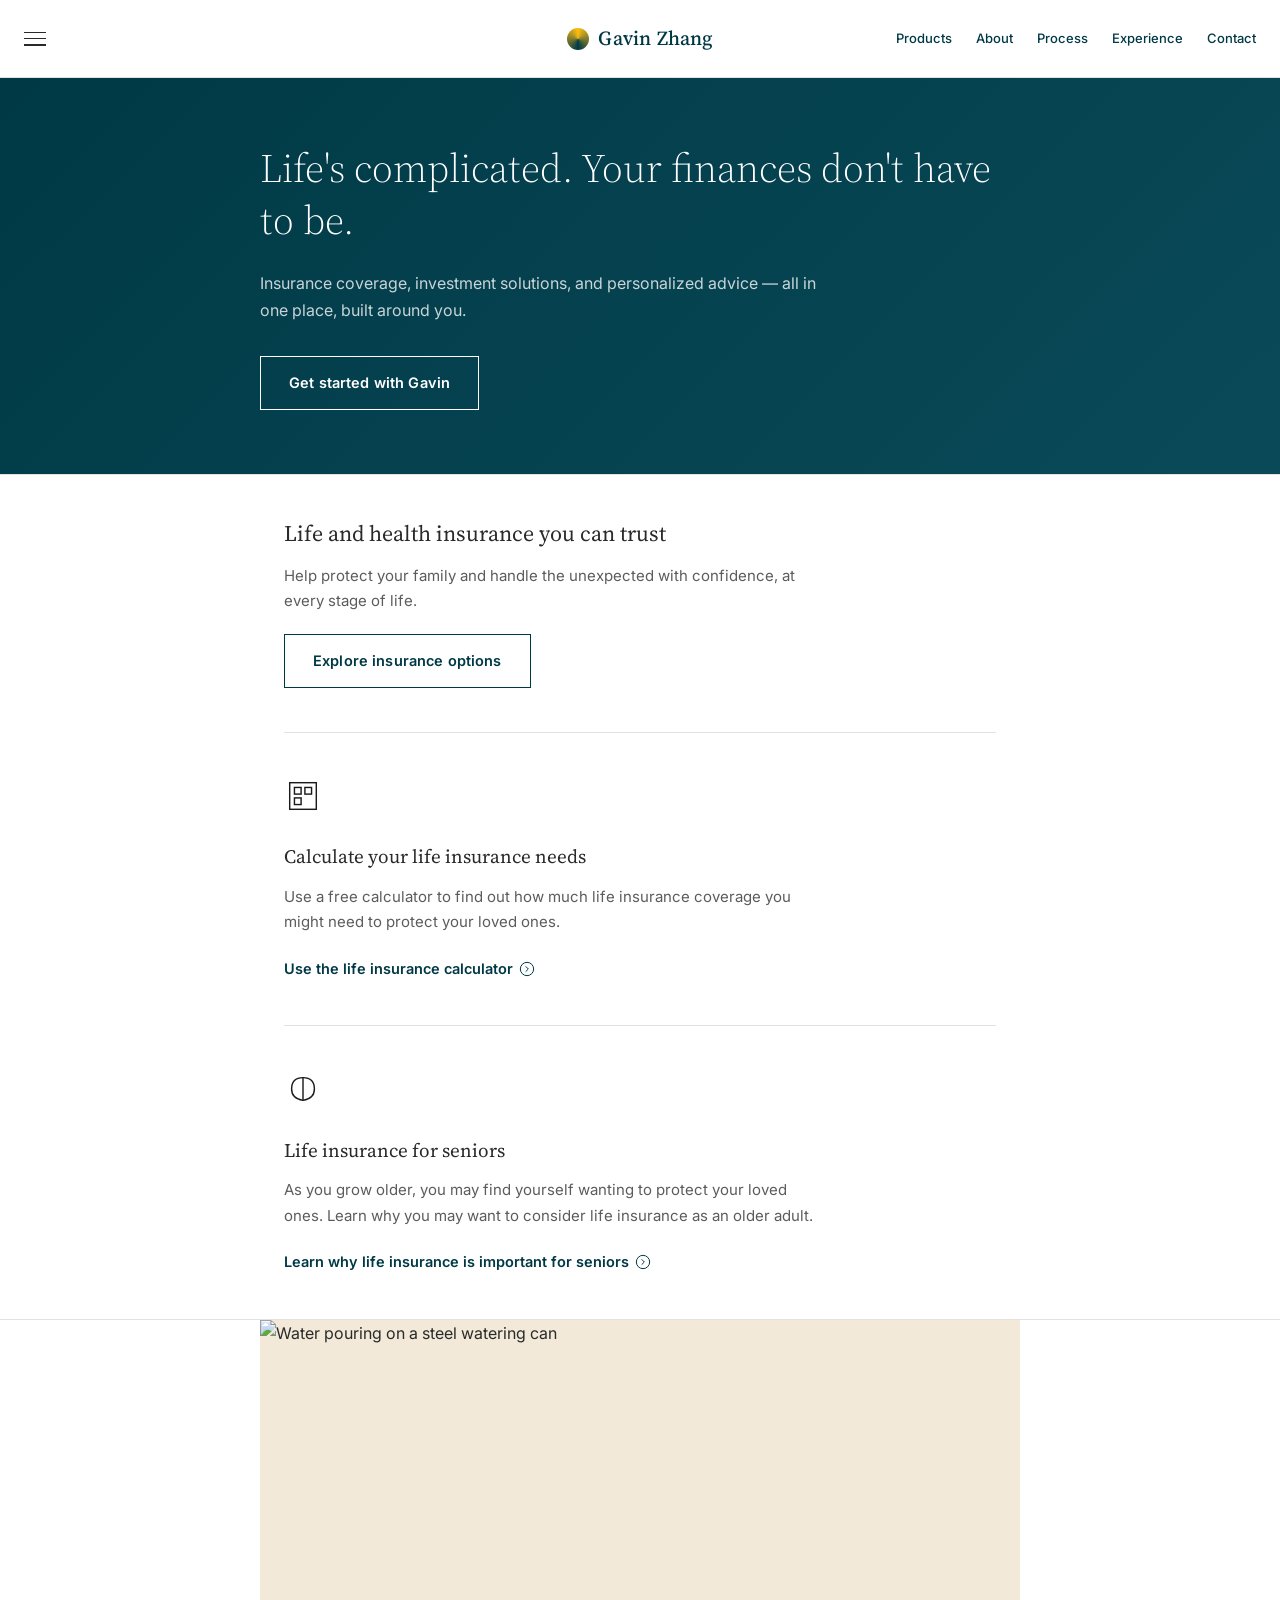
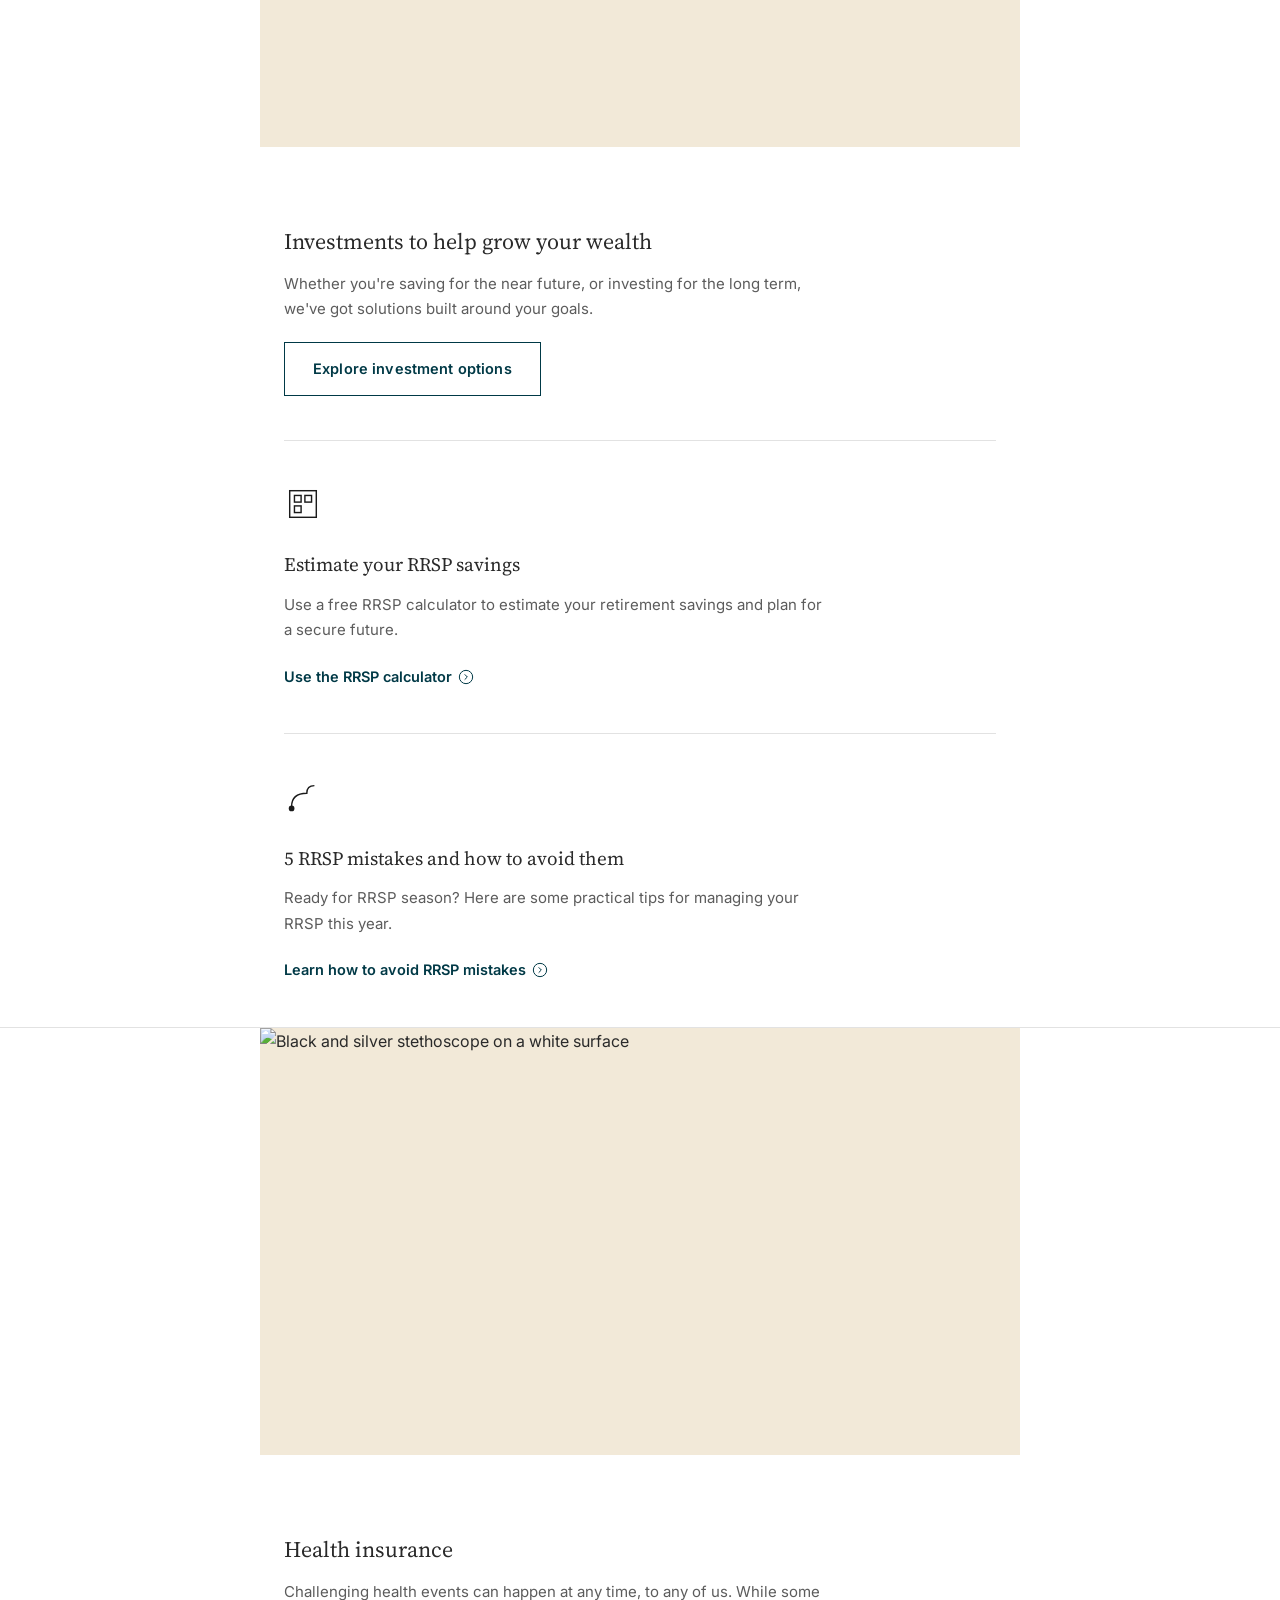
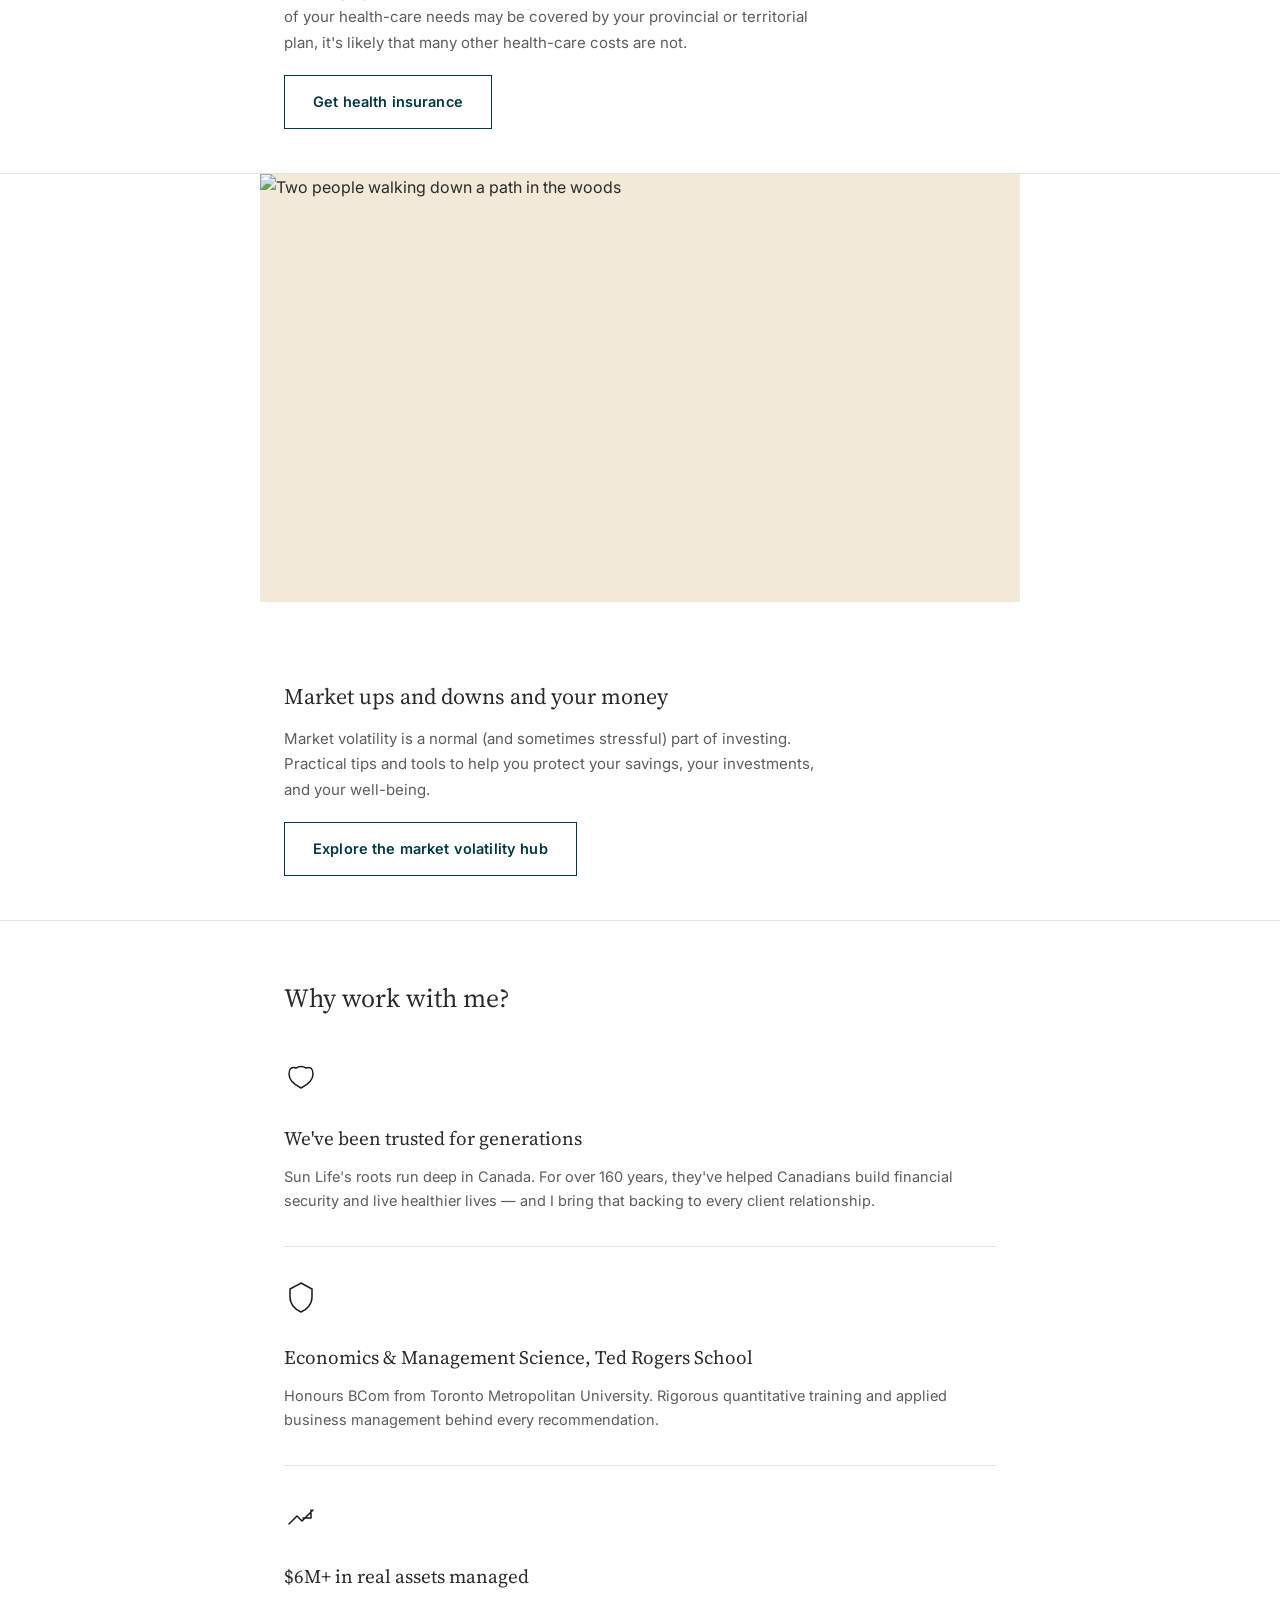
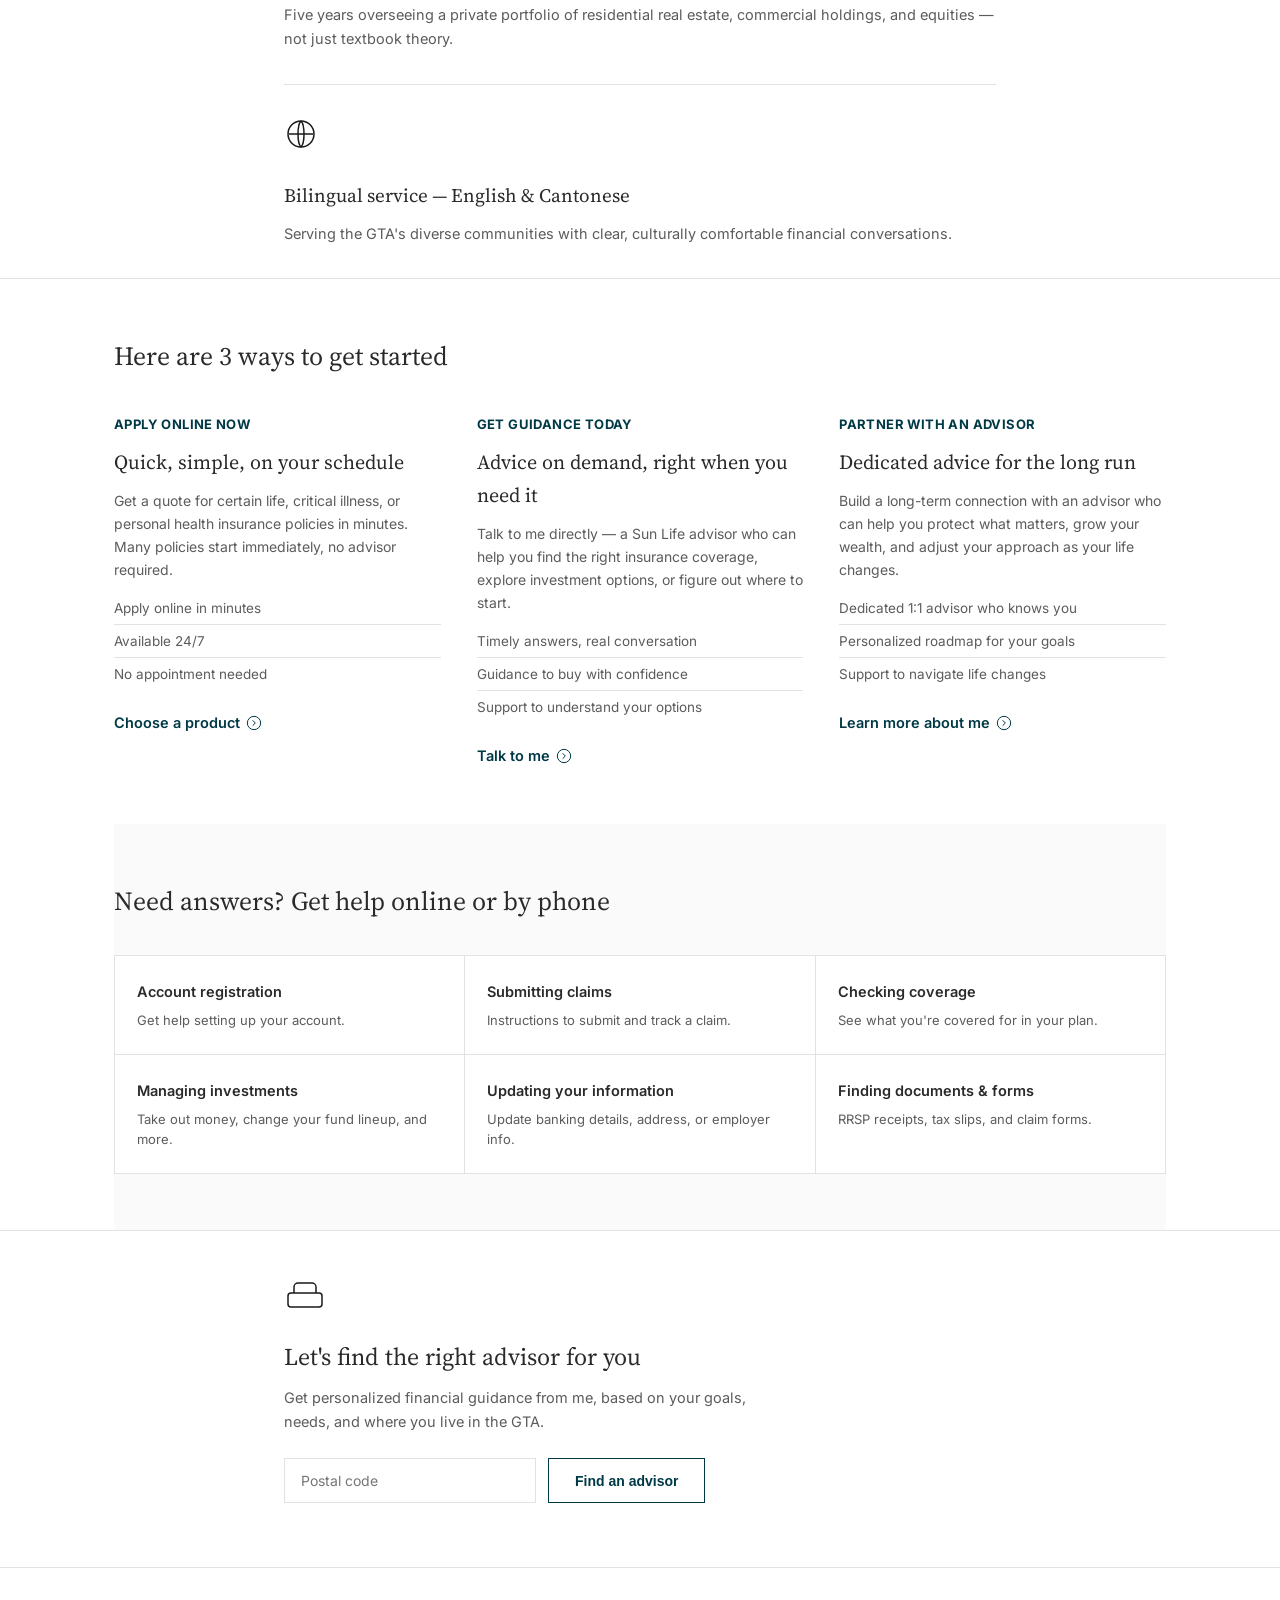
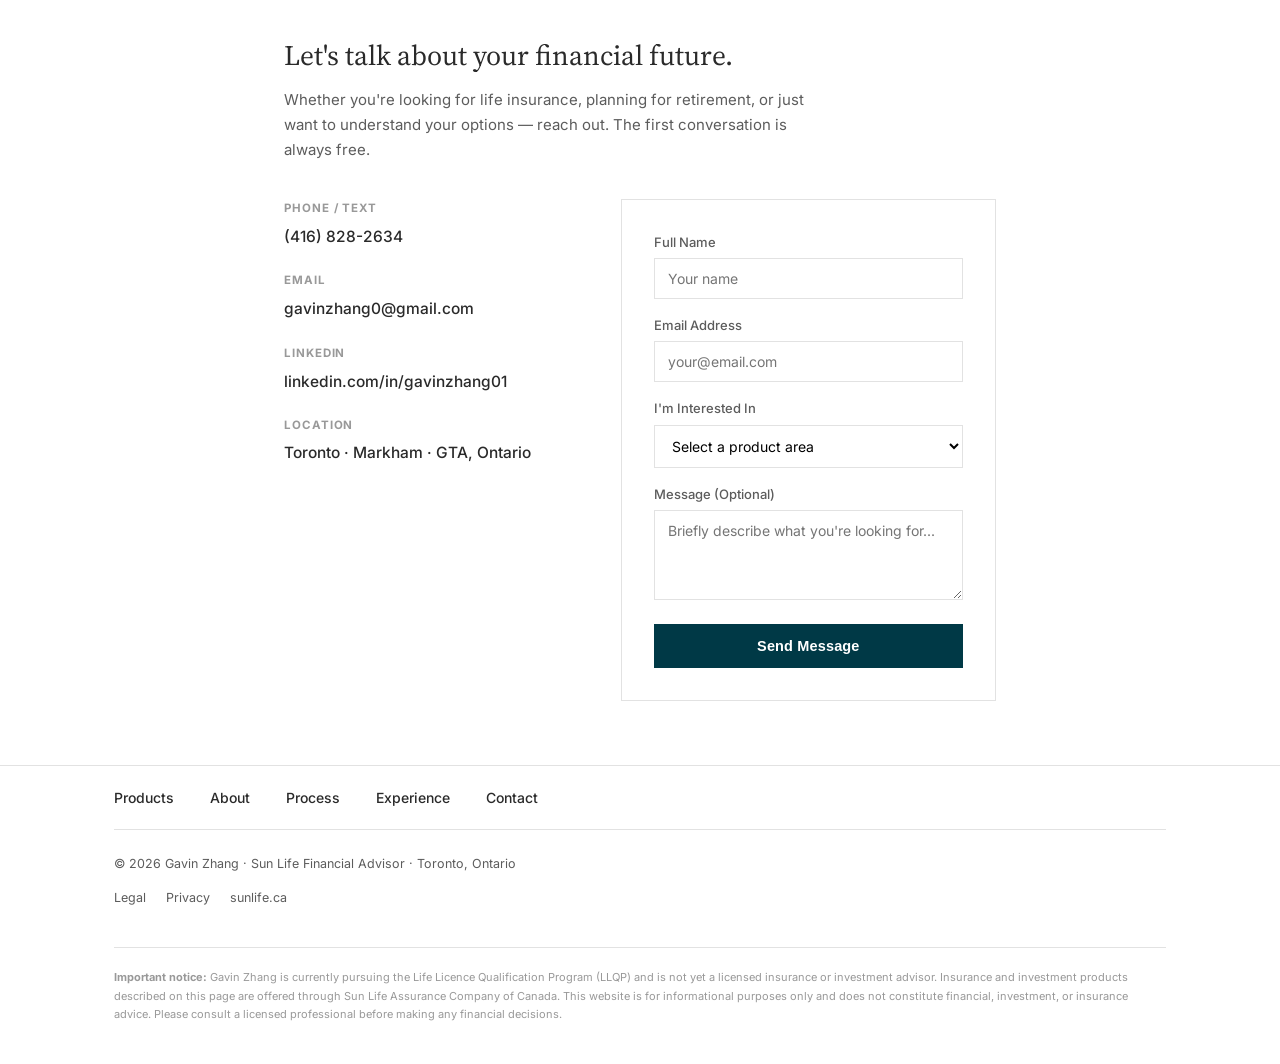
==== commit 6d34fda0: "Add files via upload" ====
--- a/index.html
+++ b/index.html
@@ -7,133 +7,7 @@
 <link rel="preconnect" href="https://fonts.googleapis.com">
 <link rel="preconnect" href="https://fonts.gstatic.com" crossorigin>
 <link href="https://fonts.googleapis.com/css2?family=Source+Serif+4:opsz,wght@8..60,300;8..60,400;8..60,500&family=Inter:wght@300;400;500;600&display=swap" rel="stylesheet">
-<style>
-:root{
-  --teal:#003946; --teal-light:#2B6477;
-  --gold:#FEBE10; --cream:#FAF3E0;
-  --white:#FFFFFF; --text:#2A2A2A; --grey-head:#8A8A8A; --muted:#5C5C5C;
-  --line:#E2E2E2;
-  --max:760px;
-  --serif:'Source Serif 4',Georgia,serif;
-  --sans:'Inter',-apple-system,sans-serif;
-}
-*,*::before,*::after{box-sizing:border-box;margin:0;padding:0;}
-html{scroll-behavior:smooth;}
-body{font-family:var(--sans);font-weight:400;font-size:16px;line-height:1.65;color:var(--text);background:var(--white);-webkit-font-smoothing:antialiased;}
-a{color:inherit;text-decoration:none;}
-ul{list-style:none;}
-img{max-width:100%;display:block;}
-
-/* NAV — minimal, centered logo */
-nav{padding:22px 24px;display:flex;align-items:center;justify-content:center;position:relative;border-bottom:1px solid var(--line);}
-.nav-menu-icon{position:absolute;left:24px;top:50%;transform:translateY(-50%);width:22px;height:14px;display:flex;flex-direction:column;justify-content:space-between;cursor:pointer;}
-.nav-menu-icon span{display:block;height:1.5px;background:var(--text);}
-.nav-brand{display:flex;align-items:center;gap:9px;}
-.nav-sun{width:22px;height:22px;border-radius:50%;background:conic-gradient(from 0deg, var(--gold), var(--teal), var(--gold));}
-.nav-brand-text{font-family:var(--serif);font-size:20px;font-weight:500;color:var(--teal);letter-spacing:0.01em;}
-.nav-links-row{position:absolute;right:24px;top:50%;transform:translateY(-50%);display:flex;gap:24px;}
-.nav-links-row a{font-size:13px;color:var(--teal);font-weight:500;}
-.nav-links-row a:hover{text-decoration:underline;}
-
-.wrap{max-width:var(--max);margin:0 auto;padding:0 24px;}
-.wrap-wide{max-width:1100px;margin:0 auto;padding:0 24px;}
-
-/* HERO — full bleed photo replaced w/ flat illustration block, serif grey headline below */
-.hero-block{width:100%;background:linear-gradient(135deg,var(--teal) 0%,#0A4A58 100%);padding:64px 24px;}
-.hero-text-block{max-width:var(--max);margin:0 auto;}
-.hero-text-block h1{font-family:var(--serif);font-weight:300;font-size:clamp(28px,4vw,40px);line-height:1.3;color:#fff;letter-spacing:0;margin-bottom:24px;}
-.hero-text-block p{font-size:16px;color:rgba(255,255,255,0.78);font-weight:400;line-height:1.7;margin-bottom:32px;max-width:560px;}
-.btn-outline{display:inline-block;border:1.5px solid var(--teal);color:var(--teal);background:transparent;font-size:14.5px;font-weight:600;padding:14px 28px;letter-spacing:0.01em;transition:background .15s,color .15s;}
-.btn-outline:hover{background:var(--teal);color:#fff;}
-.btn-outline-white{display:inline-block;border:1.5px solid #fff;color:#fff;background:transparent;font-size:14.5px;font-weight:600;padding:14px 28px;letter-spacing:0.01em;transition:background .15s,color .15s;}
-.btn-outline-white:hover{background:#fff;color:var(--teal);}
-
-/* CONTENT BLOCKS — photo + heading + body + link/button, repeated */
-.content-block{padding:44px 0;}
-.cb-photo-wide{width:calc(100% - 96px);max-width:1400px;margin-left:auto;margin-right:auto;aspect-ratio:21/9;overflow:hidden;position:relative;background:#F2E9D8;margin-bottom:36px;}
-.cb-photo-wide img{width:100%;height:100%;object-fit:cover;display:block;}
-.cb-photo-wide.smaller{max-width:var(--max);aspect-ratio:16/9;}
-.cb-icon-row{margin-bottom:22px;}
-.cb-icon-row svg{width:38px;height:38px;}
-.cb-h{font-family:var(--serif);font-weight:400;font-size:22px;color:var(--text);margin-bottom:14px;line-height:1.35;}
-.cb-p{font-size:15px;color:var(--muted);line-height:1.7;margin-bottom:20px;max-width:540px;}
-.cb-link{display:inline-flex;align-items:center;gap:6px;font-size:14.5px;font-weight:600;color:var(--teal);}
-.cb-link:hover{text-decoration:underline;}
-.cb-link svg{width:16px;height:16px;flex-shrink:0;}
-hr.divider{border:none;border-top:1px solid var(--line);margin:0;}
-
-/* WHY CHOOSE */
-.why-title{font-family:var(--serif);font-weight:400;font-size:26px;color:var(--text);margin:56px 0 8px;}
-.why-item{padding:32px 0;}
-.why-item .cb-icon-row svg{width:34px;height:34px;}
-.why-item h3{font-family:var(--serif);font-weight:400;font-size:19px;margin-bottom:10px;}
-.why-item p{font-size:14.5px;color:var(--muted);line-height:1.7;}
-
-/* GET STARTED — 3 cols, like the "3 ways" pattern but in their plain style */
-.gs-wrap{padding:56px 0;}
-.gs-title{font-family:var(--serif);font-weight:400;font-size:26px;margin-bottom:36px;}
-.gs-grid{display:grid;grid-template-columns:repeat(3,1fr);gap:36px;}
-.gs-card h4{font-size:13px;font-weight:700;color:var(--teal);letter-spacing:0.03em;text-transform:uppercase;margin-bottom:10px;}
-.gs-card h3{font-family:var(--serif);font-weight:400;font-size:20px;margin-bottom:10px;}
-.gs-card p{font-size:14px;color:var(--muted);line-height:1.65;margin-bottom:16px;}
-.gs-card ul{margin-bottom:18px;}
-.gs-card li{font-size:13.5px;color:var(--muted);padding:5px 0;border-top:1px solid var(--line);}
-.gs-card li:first-child{border-top:none;padding-top:0;}
-
-/* SUPPORT */
-.support-wrap{padding:56px 0;background:#FAFAFA;}
-.support-title{font-family:var(--serif);font-weight:400;font-size:26px;margin-bottom:32px;}
-.support-grid{display:grid;grid-template-columns:repeat(3,1fr);gap:1px;background:var(--line);border:1px solid var(--line);}
-.support-cell{background:#fff;padding:24px 22px;}
-.support-cell h4{font-size:14.5px;font-weight:600;margin-bottom:6px;}
-.support-cell p{font-size:13px;color:var(--muted);line-height:1.55;}
-
-/* CONTACT */
-.contact-wrap{padding:64px 0;}
-.contact-title{font-family:var(--serif);font-weight:400;font-size:28px;margin-bottom:10px;}
-.contact-sub{font-size:15px;color:var(--muted);margin-bottom:36px;max-width:520px;line-height:1.65;}
-.contact-grid{display:grid;grid-template-columns:1fr 1.3fr;gap:48px;}
-.contact-item{margin-bottom:22px;}
-.contact-item h4{font-size:11.5px;font-weight:700;letter-spacing:.08em;text-transform:uppercase;color:#999;margin-bottom:5px;}
-.contact-item a,.contact-item p{font-size:15.5px;color:var(--text);font-weight:500;}
-.contact-item a:hover{color:var(--teal);}
-.form-card{border:1px solid var(--line);padding:32px;}
-.form-row{margin-bottom:16px;}
-.form-row label{display:block;font-size:13px;color:var(--muted);margin-bottom:5px;font-weight:500;}
-.form-row input,.form-row select,.form-row textarea{width:100%;border:1px solid var(--line);padding:11px 13px;font-size:14px;font-family:var(--sans);outline:none;background:#fff;}
-.form-row input:focus,.form-row select:focus,.form-row textarea:focus{border-color:var(--teal);}
-.form-row textarea{resize:vertical;min-height:90px;}
-.btn-submit{width:100%;background:var(--teal);color:#fff;border:none;padding:14px 24px;font-size:14.5px;font-weight:600;cursor:pointer;letter-spacing:0.01em;}
-.btn-submit:hover{background:#012530;}
-.form-success{display:none;border:1px solid #C8E6C9;background:#F1F8F2;padding:18px;text-align:center;font-size:14px;color:#2E7D32;margin-top:12px;}
-
-/* POSTAL CODE / FIND ADVISOR strip */
-.find-strip{padding:48px 0 64px;}
-.find-icon{margin-bottom:18px;}
-.find-icon svg{width:42px;height:32px;}
-.find-title{font-family:var(--serif);font-weight:400;font-size:24px;margin-bottom:10px;}
-.find-p{font-size:14.5px;color:var(--muted);margin-bottom:24px;max-width:480px;line-height:1.65;}
-.find-row{display:flex;gap:12px;max-width:420px;}
-.find-row input{flex:1;border:1px solid var(--line);padding:13px 16px;font-size:14px;font-family:var(--sans);}
-.find-row button{background:transparent;border:1.5px solid var(--teal);color:var(--teal);padding:13px 26px;font-size:14px;font-weight:600;cursor:pointer;white-space:nowrap;}
-.find-row button:hover{background:var(--teal);color:#fff;}
-
-/* FOOTER */
-footer{border-top:1px solid var(--line);padding:0;}
-.footer-links-bar{display:flex;flex-wrap:wrap;gap:36px;padding:20px 0;}
-.footer-links-bar span{font-size:14px;color:var(--text);font-weight:500;}
-.footer-bottom{padding:24px 0;border-top:1px solid var(--line);}
-.footer-bottom-links{display:flex;flex-wrap:wrap;gap:20px;margin-top:14px;}
-.footer-bottom-links a{font-size:12.5px;color:var(--muted);}
-.footer-bottom-links a:hover{color:var(--teal);}
-.footer-copy{font-size:12.5px;color:var(--muted);}
-.disclaimer{padding:20px 0 40px;font-size:11px;line-height:1.7;color:#999;border-top:1px solid var(--line);margin-top:14px;}
-
-@media(max-width:760px){
-  .gs-grid,.support-grid,.contact-grid{grid-template-columns:1fr;}
-  .find-row{flex-direction:column;}
-}
-</style>
+<link rel="stylesheet" href="style.css">
 </head>
 <body>
 
@@ -147,6 +21,8 @@
   <div class="nav-links-row">
     <a href="products.html">Products</a>
     <a href="about.html">About</a>
+    <a href="process.html">Process</a>
+    <a href="experience.html">Experience</a>
     <a href="#contact">Contact</a>
   </div>
 </nav>
@@ -438,10 +314,11 @@
 <footer>
   <div class="wrap-wide">
     <div class="footer-links-bar">
-      <span>Products</span>
-      <span>About</span>
-      <span>Support</span>
-      <span>Contact</span>
+      <a href="products.html">Products</a>
+      <a href="about.html">About</a>
+      <a href="process.html">Process</a>
+      <a href="experience.html">Experience</a>
+      <a href="index.html#contact">Contact</a>
     </div>
     <div class="footer-bottom">
       <p class="footer-copy">© 2026 Gavin Zhang · Sun Life Financial Advisor · Toronto, Ontario</p>
--- a/style.css
+++ b/style.css
@@ -0,0 +1,174 @@
+:root{
+  --teal:#003946; --teal-light:#2B6477;
+  --gold:#FEBE10; --cream:#FAF3E0;
+  --white:#FFFFFF; --text:#2A2A2A; --grey-head:#8A8A8A; --muted:#5C5C5C;
+  --line:#E2E2E2;
+  --max:760px;
+  --serif:'Source Serif 4',Georgia,serif;
+  --sans:'Inter',-apple-system,sans-serif;
+}
+*,*::before,*::after{box-sizing:border-box;margin:0;padding:0;}
+html{scroll-behavior:smooth;}
+body{font-family:var(--sans);font-weight:400;font-size:16px;line-height:1.65;color:var(--text);background:var(--white);-webkit-font-smoothing:antialiased;}
+a{color:inherit;text-decoration:none;}
+ul{list-style:none;}
+img{max-width:100%;display:block;}
+
+/* NAV — minimal, centered logo */
+nav{padding:22px 24px;display:flex;align-items:center;justify-content:center;position:relative;border-bottom:1px solid var(--line);}
+.nav-menu-icon{position:absolute;left:24px;top:50%;transform:translateY(-50%);width:22px;height:14px;display:flex;flex-direction:column;justify-content:space-between;cursor:pointer;}
+.nav-menu-icon span{display:block;height:1.5px;background:var(--text);}
+.nav-brand{display:flex;align-items:center;gap:9px;}
+.nav-sun{width:22px;height:22px;border-radius:50%;background:conic-gradient(from 0deg, var(--gold), var(--teal), var(--gold));}
+.nav-brand-text{font-family:var(--serif);font-size:20px;font-weight:500;color:var(--teal);letter-spacing:0.01em;}
+.nav-links-row{position:absolute;right:24px;top:50%;transform:translateY(-50%);display:flex;gap:24px;}
+.nav-links-row a{font-size:13px;color:var(--teal);font-weight:500;}
+.nav-links-row a:hover,.nav-links-row a.active{text-decoration:underline;}
+.nav-links-row a.active{font-weight:700;}
+
+.wrap{max-width:var(--max);margin:0 auto;padding:0 24px;}
+.wrap-wide{max-width:1100px;margin:0 auto;padding:0 24px;}
+
+/* HERO — homepage gradient hero */
+.hero-block{width:100%;background:linear-gradient(135deg,var(--teal) 0%,#0A4A58 100%);padding:64px 24px;}
+.hero-text-block{max-width:var(--max);margin:0 auto;}
+.hero-text-block h1{font-family:var(--serif);font-weight:300;font-size:clamp(28px,4vw,40px);line-height:1.3;color:#fff;letter-spacing:0;margin-bottom:24px;}
+.hero-text-block p{font-size:16px;color:rgba(255,255,255,0.78);font-weight:400;line-height:1.7;margin-bottom:32px;max-width:560px;}
+
+/* PAGE HERO — inner-page header (same gradient block, shorter, no body copy required) */
+.page-hero{width:100%;background:linear-gradient(135deg,var(--teal) 0%,#0A4A58 100%);padding:56px 24px 48px;}
+.page-hero-inner{max-width:var(--max);margin:0 auto;}
+.page-hero-eyebrow{font-size:12px;font-weight:600;letter-spacing:.1em;text-transform:uppercase;color:rgba(255,255,255,.55);margin-bottom:14px;}
+.page-hero h1{font-family:var(--serif);font-weight:300;font-size:clamp(26px,3.6vw,36px);line-height:1.3;color:#fff;letter-spacing:0;margin-bottom:16px;}
+.page-hero p{font-size:15.5px;color:rgba(255,255,255,0.78);font-weight:400;line-height:1.7;max-width:540px;}
+
+.btn-outline{display:inline-block;border:1.5px solid var(--teal);color:var(--teal);background:transparent;font-size:14.5px;font-weight:600;padding:14px 28px;letter-spacing:0.01em;transition:background .15s,color .15s;}
+.btn-outline:hover{background:var(--teal);color:#fff;}
+.btn-outline-white{display:inline-block;border:1.5px solid #fff;color:#fff;background:transparent;font-size:14.5px;font-weight:600;padding:14px 28px;letter-spacing:0.01em;transition:background .15s,color .15s;}
+.btn-outline-white:hover{background:#fff;color:var(--teal);}
+
+/* CONTENT BLOCKS — photo + heading + body + link/button, repeated */
+.content-block{padding:44px 0;}
+.cb-photo-wide{width:calc(100% - 96px);max-width:1400px;margin-left:auto;margin-right:auto;aspect-ratio:21/9;overflow:hidden;position:relative;background:#F2E9D8;margin-bottom:36px;}
+.cb-photo-wide img{width:100%;height:100%;object-fit:cover;display:block;}
+.cb-photo-wide.smaller{max-width:var(--max);aspect-ratio:16/9;}
+.cb-icon-row{margin-bottom:22px;}
+.cb-icon-row svg{width:38px;height:38px;}
+.cb-h{font-family:var(--serif);font-weight:400;font-size:22px;color:var(--text);margin-bottom:14px;line-height:1.35;}
+.cb-p{font-size:15px;color:var(--muted);line-height:1.7;margin-bottom:20px;max-width:540px;}
+.cb-link{display:inline-flex;align-items:center;gap:6px;font-size:14.5px;font-weight:600;color:var(--teal);}
+.cb-link:hover{text-decoration:underline;}
+.cb-link svg{width:16px;height:16px;flex-shrink:0;}
+hr.divider{border:none;border-top:1px solid var(--line);margin:0;}
+
+/* SECTION TITLE — generic serif section heading used across inner pages */
+.section-title-block{margin:56px 0 8px;}
+.section-title{font-family:var(--serif);font-weight:400;font-size:26px;color:var(--text);margin-bottom:8px;}
+.section-sub{font-size:14.5px;color:var(--muted);line-height:1.7;max-width:540px;}
+
+/* WHY CHOOSE / stacked items pattern */
+.why-title{font-family:var(--serif);font-weight:400;font-size:26px;color:var(--text);margin:56px 0 8px;}
+.why-item{padding:32px 0;}
+.why-item .cb-icon-row svg{width:34px;height:34px;}
+.why-item h3{font-family:var(--serif);font-weight:400;font-size:19px;margin-bottom:10px;}
+.why-item p{font-size:14.5px;color:var(--muted);line-height:1.7;}
+
+/* GET STARTED — 3 cols */
+.gs-wrap{padding:56px 0;}
+.gs-title{font-family:var(--serif);font-weight:400;font-size:26px;margin-bottom:36px;}
+.gs-grid{display:grid;grid-template-columns:repeat(3,1fr);gap:36px;}
+.gs-card h4{font-size:13px;font-weight:700;color:var(--teal);letter-spacing:0.03em;text-transform:uppercase;margin-bottom:10px;}
+.gs-card h3{font-family:var(--serif);font-weight:400;font-size:20px;margin-bottom:10px;}
+.gs-card p{font-size:14px;color:var(--muted);line-height:1.65;margin-bottom:16px;}
+.gs-card ul{margin-bottom:18px;}
+.gs-card li{font-size:13.5px;color:var(--muted);padding:5px 0;border-top:1px solid var(--line);}
+.gs-card li:first-child{border-top:none;padding-top:0;}
+
+/* SUPPORT / link grid pattern */
+.support-wrap{padding:56px 0;background:#FAFAFA;}
+.support-title{font-family:var(--serif);font-weight:400;font-size:26px;margin-bottom:32px;}
+.support-grid{display:grid;grid-template-columns:repeat(3,1fr);gap:1px;background:var(--line);border:1px solid var(--line);}
+.support-cell{background:#fff;padding:24px 22px;}
+.support-cell h4{font-size:14.5px;font-weight:600;margin-bottom:6px;}
+.support-cell p{font-size:13px;color:var(--muted);line-height:1.55;}
+
+/* CREDENTIAL LIST / TIMELINE pattern (used on Experience page) */
+.cred-list{padding:8px 0 16px;}
+.cred-item{display:flex;gap:18px;padding:28px 0;border-top:1px solid var(--line);}
+.cred-item:first-child{border-top:none;}
+.cred-date{flex-shrink:0;width:120px;font-size:13px;color:var(--muted);font-weight:500;padding-top:3px;}
+.cred-body h3{font-family:var(--serif);font-weight:400;font-size:18px;margin-bottom:6px;}
+.cred-body .cred-org{font-size:13.5px;color:var(--teal);font-weight:600;margin-bottom:8px;}
+.cred-body p{font-size:14.5px;color:var(--muted);line-height:1.7;}
+
+/* STAT ROW — simple inline stats used on About / Experience pages */
+.stat-row{display:grid;grid-template-columns:repeat(4,1fr);gap:1px;background:var(--line);border:1px solid var(--line);margin:40px 0;}
+.stat-cell{background:#fff;padding:26px 20px;text-align:center;}
+.stat-num{font-family:var(--serif);font-weight:400;font-size:26px;color:var(--teal);margin-bottom:6px;}
+.stat-label{font-size:12px;color:var(--muted);line-height:1.4;}
+
+/* PROCESS STEPS — numbered list pattern (Process page) */
+.step-item{display:flex;gap:24px;padding:32px 0;border-top:1px solid var(--line);}
+.step-item:first-child{border-top:none;}
+.step-num{flex-shrink:0;font-family:var(--serif);font-size:32px;font-weight:300;color:var(--gold-num,var(--teal));opacity:.45;width:48px;}
+.step-body h3{font-family:var(--serif);font-weight:400;font-size:19px;margin-bottom:8px;}
+.step-body p{font-size:14.5px;color:var(--muted);line-height:1.7;}
+
+/* PRODUCT GRID pattern (Products page) */
+.product-section{padding:8px 0 0;}
+.product-section-title{font-family:var(--serif);font-weight:400;font-size:20px;margin-bottom:18px;}
+.product-list{margin-bottom:48px;}
+.product-row{display:flex;justify-content:space-between;align-items:center;padding:16px 0;border-top:1px solid var(--line);}
+.product-row:first-child{border-top:none;}
+.product-row a{font-size:14.5px;font-weight:500;color:var(--text);}
+.product-row a:hover{color:var(--teal);}
+.product-row span{font-size:13px;color:var(--muted);}
+
+/* CONTACT */
+.contact-wrap{padding:64px 0;}
+.contact-title{font-family:var(--serif);font-weight:400;font-size:28px;margin-bottom:10px;}
+.contact-sub{font-size:15px;color:var(--muted);margin-bottom:36px;max-width:520px;line-height:1.65;}
+.contact-grid{display:grid;grid-template-columns:1fr 1.3fr;gap:48px;}
+.contact-item{margin-bottom:22px;}
+.contact-item h4{font-size:11.5px;font-weight:700;letter-spacing:.08em;text-transform:uppercase;color:#999;margin-bottom:5px;}
+.contact-item a,.contact-item p{font-size:15.5px;color:var(--text);font-weight:500;}
+.contact-item a:hover{color:var(--teal);}
+.form-card{border:1px solid var(--line);padding:32px;}
+.form-row{margin-bottom:16px;}
+.form-row label{display:block;font-size:13px;color:var(--muted);margin-bottom:5px;font-weight:500;}
+.form-row input,.form-row select,.form-row textarea{width:100%;border:1px solid var(--line);padding:11px 13px;font-size:14px;font-family:var(--sans);outline:none;background:#fff;}
+.form-row input:focus,.form-row select:focus,.form-row textarea:focus{border-color:var(--teal);}
+.form-row textarea{resize:vertical;min-height:90px;}
+.btn-submit{width:100%;background:var(--teal);color:#fff;border:none;padding:14px 24px;font-size:14.5px;font-weight:600;cursor:pointer;letter-spacing:0.01em;}
+.btn-submit:hover{background:#012530;}
+.form-success{display:none;border:1px solid #C8E6C9;background:#F1F8F2;padding:18px;text-align:center;font-size:14px;color:#2E7D32;margin-top:12px;}
+
+/* POSTAL CODE / FIND ADVISOR strip */
+.find-strip{padding:48px 0 64px;}
+.find-icon{margin-bottom:18px;}
+.find-icon svg{width:42px;height:32px;}
+.find-title{font-family:var(--serif);font-weight:400;font-size:24px;margin-bottom:10px;}
+.find-p{font-size:14.5px;color:var(--muted);margin-bottom:24px;max-width:480px;line-height:1.65;}
+.find-row{display:flex;gap:12px;max-width:420px;}
+.find-row input{flex:1;border:1px solid var(--line);padding:13px 16px;font-size:14px;font-family:var(--sans);}
+.find-row button{background:transparent;border:1.5px solid var(--teal);color:var(--teal);padding:13px 26px;font-size:14px;font-weight:600;cursor:pointer;white-space:nowrap;}
+.find-row button:hover{background:var(--teal);color:#fff;}
+
+/* FOOTER */
+footer{border-top:1px solid var(--line);padding:0;}
+.footer-links-bar{display:flex;flex-wrap:wrap;gap:36px;padding:20px 0;}
+.footer-links-bar a{font-size:14px;color:var(--text);font-weight:500;}
+.footer-links-bar a:hover{color:var(--teal);}
+.footer-bottom{padding:24px 0;border-top:1px solid var(--line);}
+.footer-bottom-links{display:flex;flex-wrap:wrap;gap:20px;margin-top:14px;}
+.footer-bottom-links a{font-size:12.5px;color:var(--muted);}
+.footer-bottom-links a:hover{color:var(--teal);}
+.footer-copy{font-size:12.5px;color:var(--muted);}
+.disclaimer{padding:20px 0 40px;font-size:11px;line-height:1.7;color:#999;border-top:1px solid var(--line);margin-top:14px;}
+
+@media(max-width:760px){
+  .gs-grid,.support-grid,.contact-grid,.stat-row{grid-template-columns:1fr;}
+  .find-row{flex-direction:column;}
+  .cred-item{flex-direction:column;gap:6px;}
+  .cred-date{width:auto;}
+}
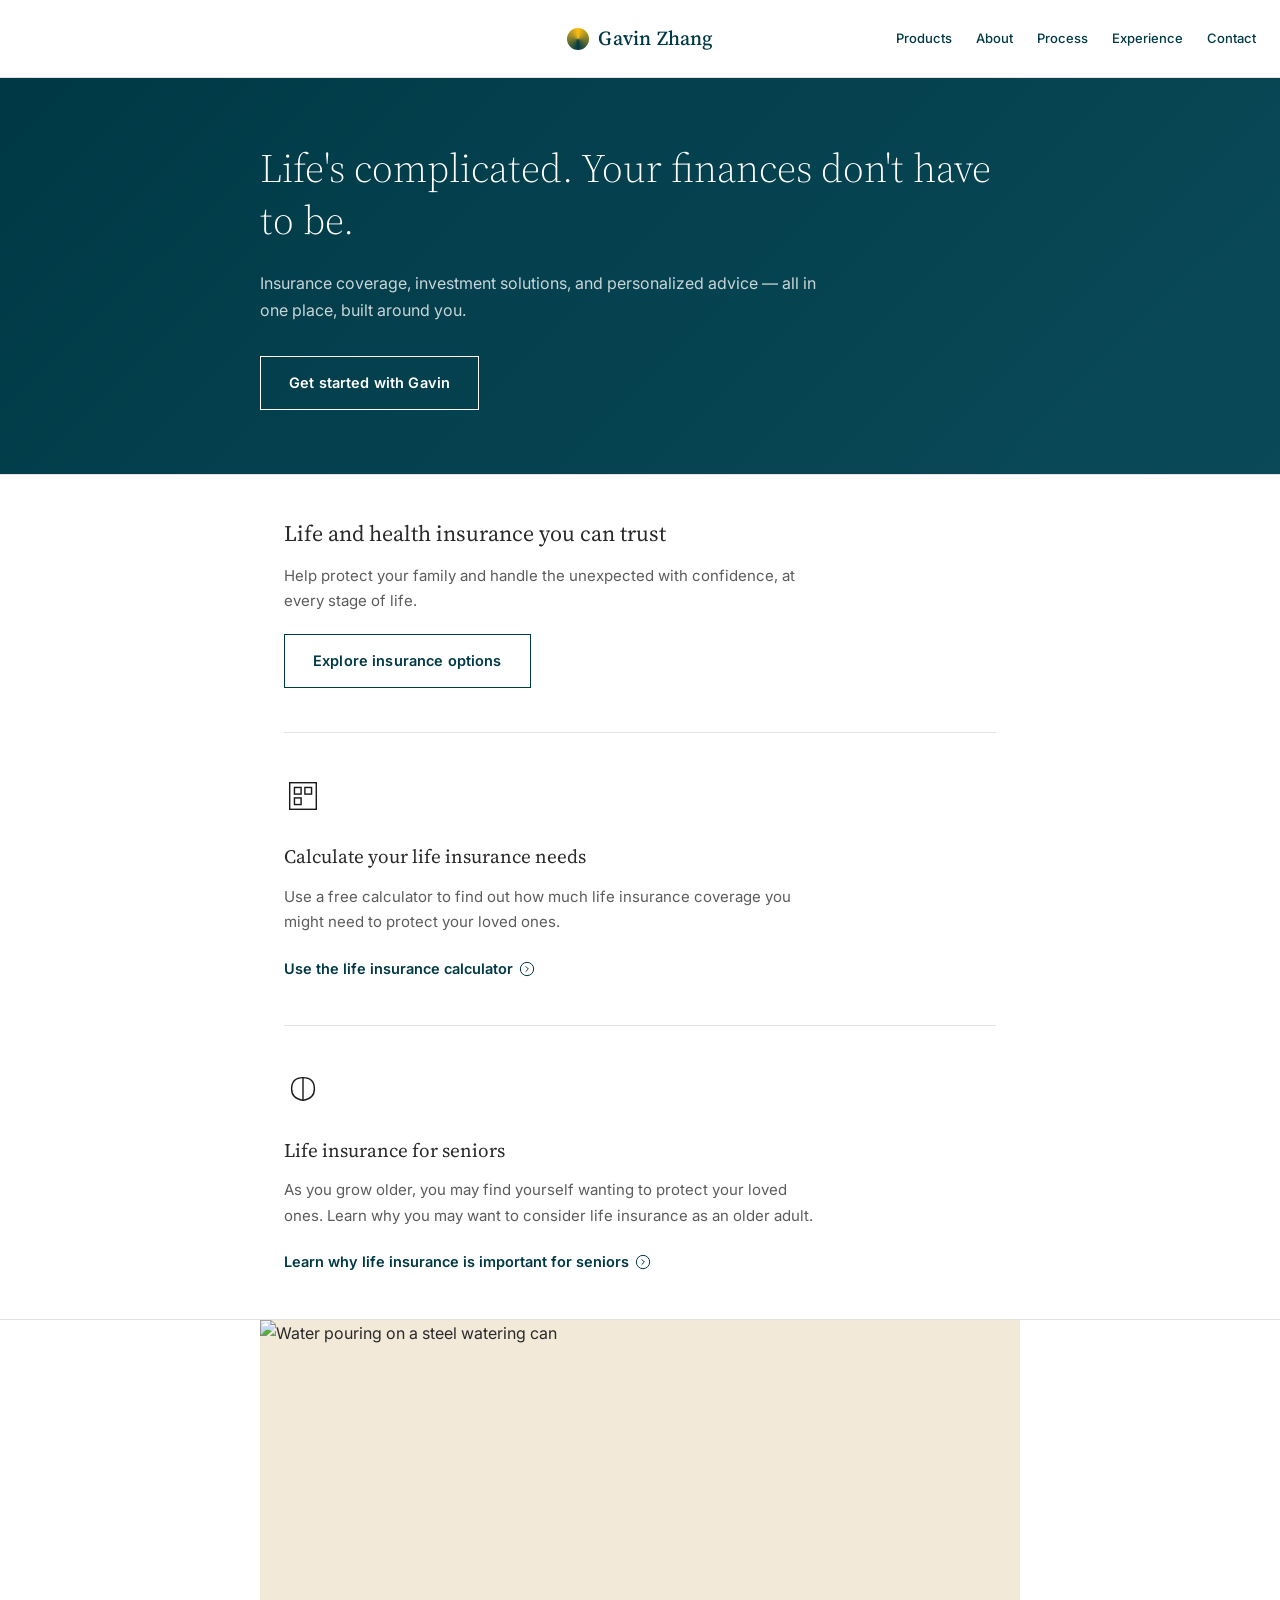
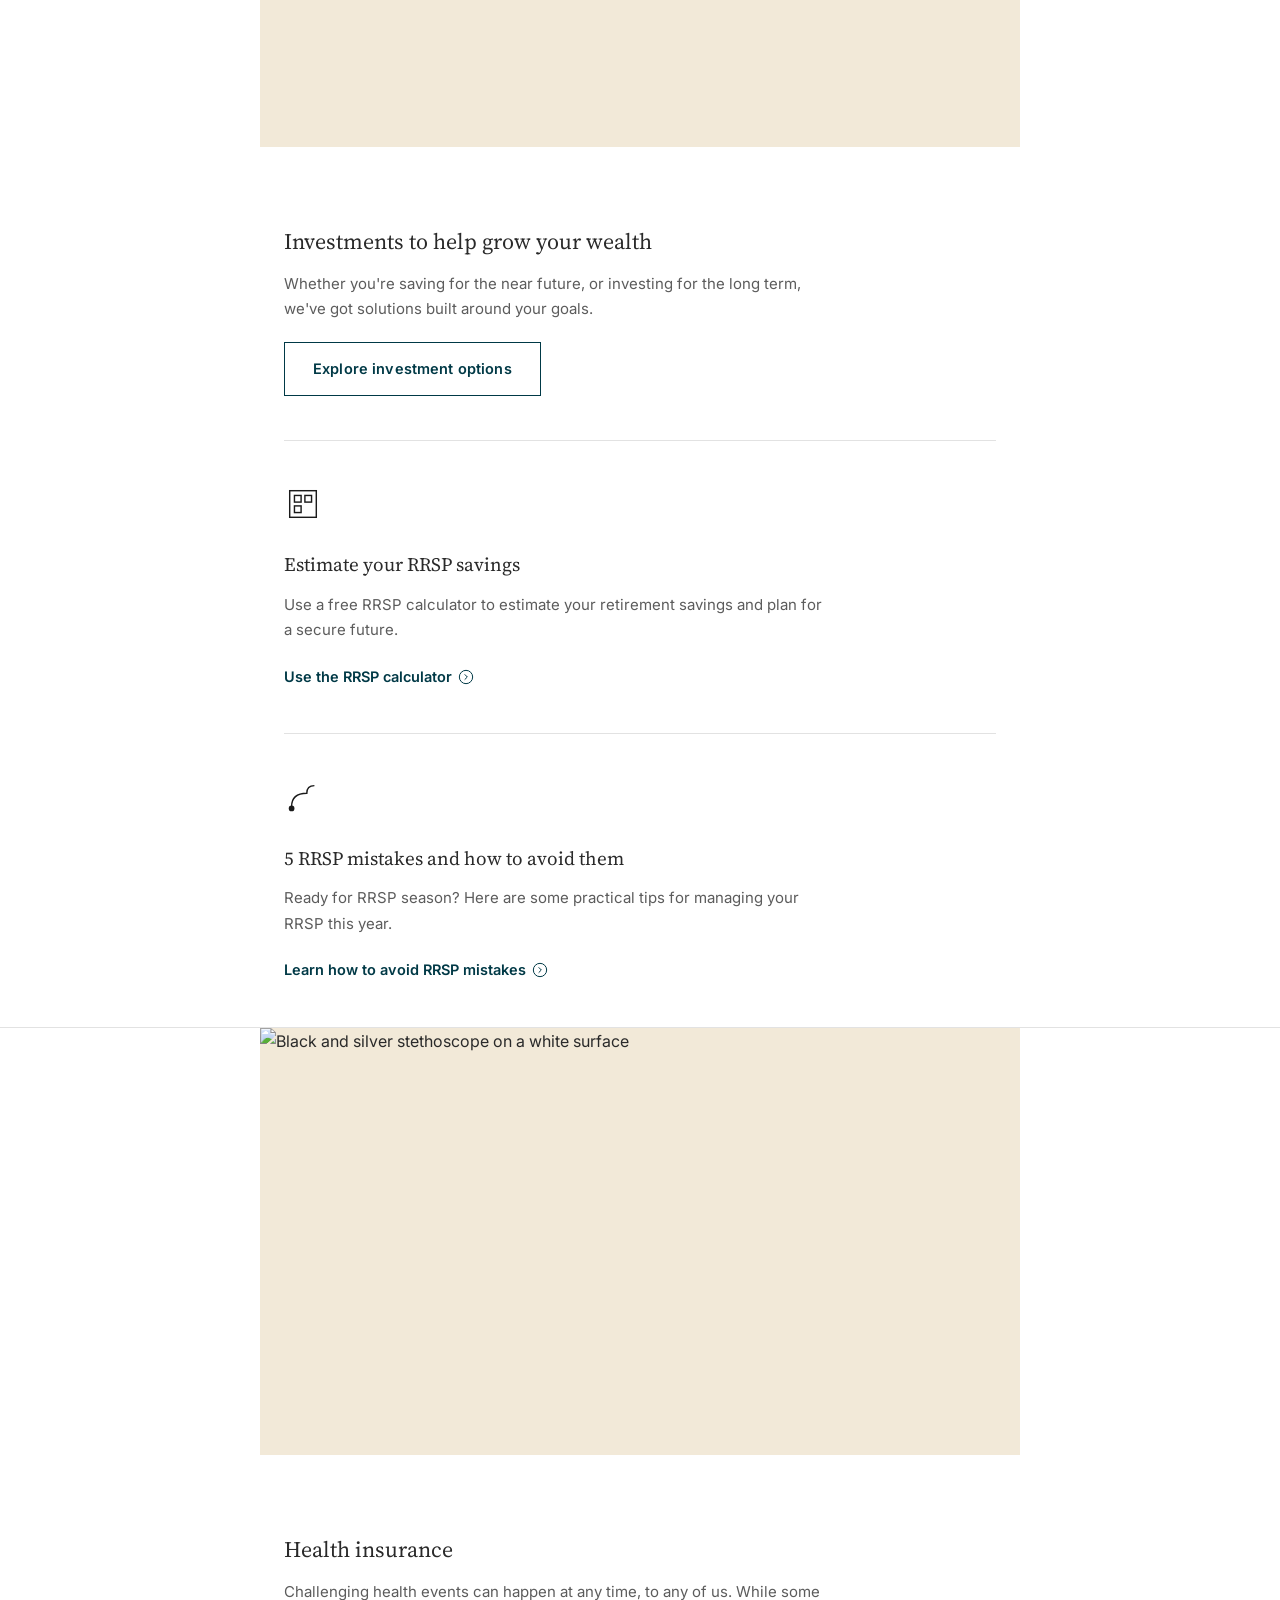
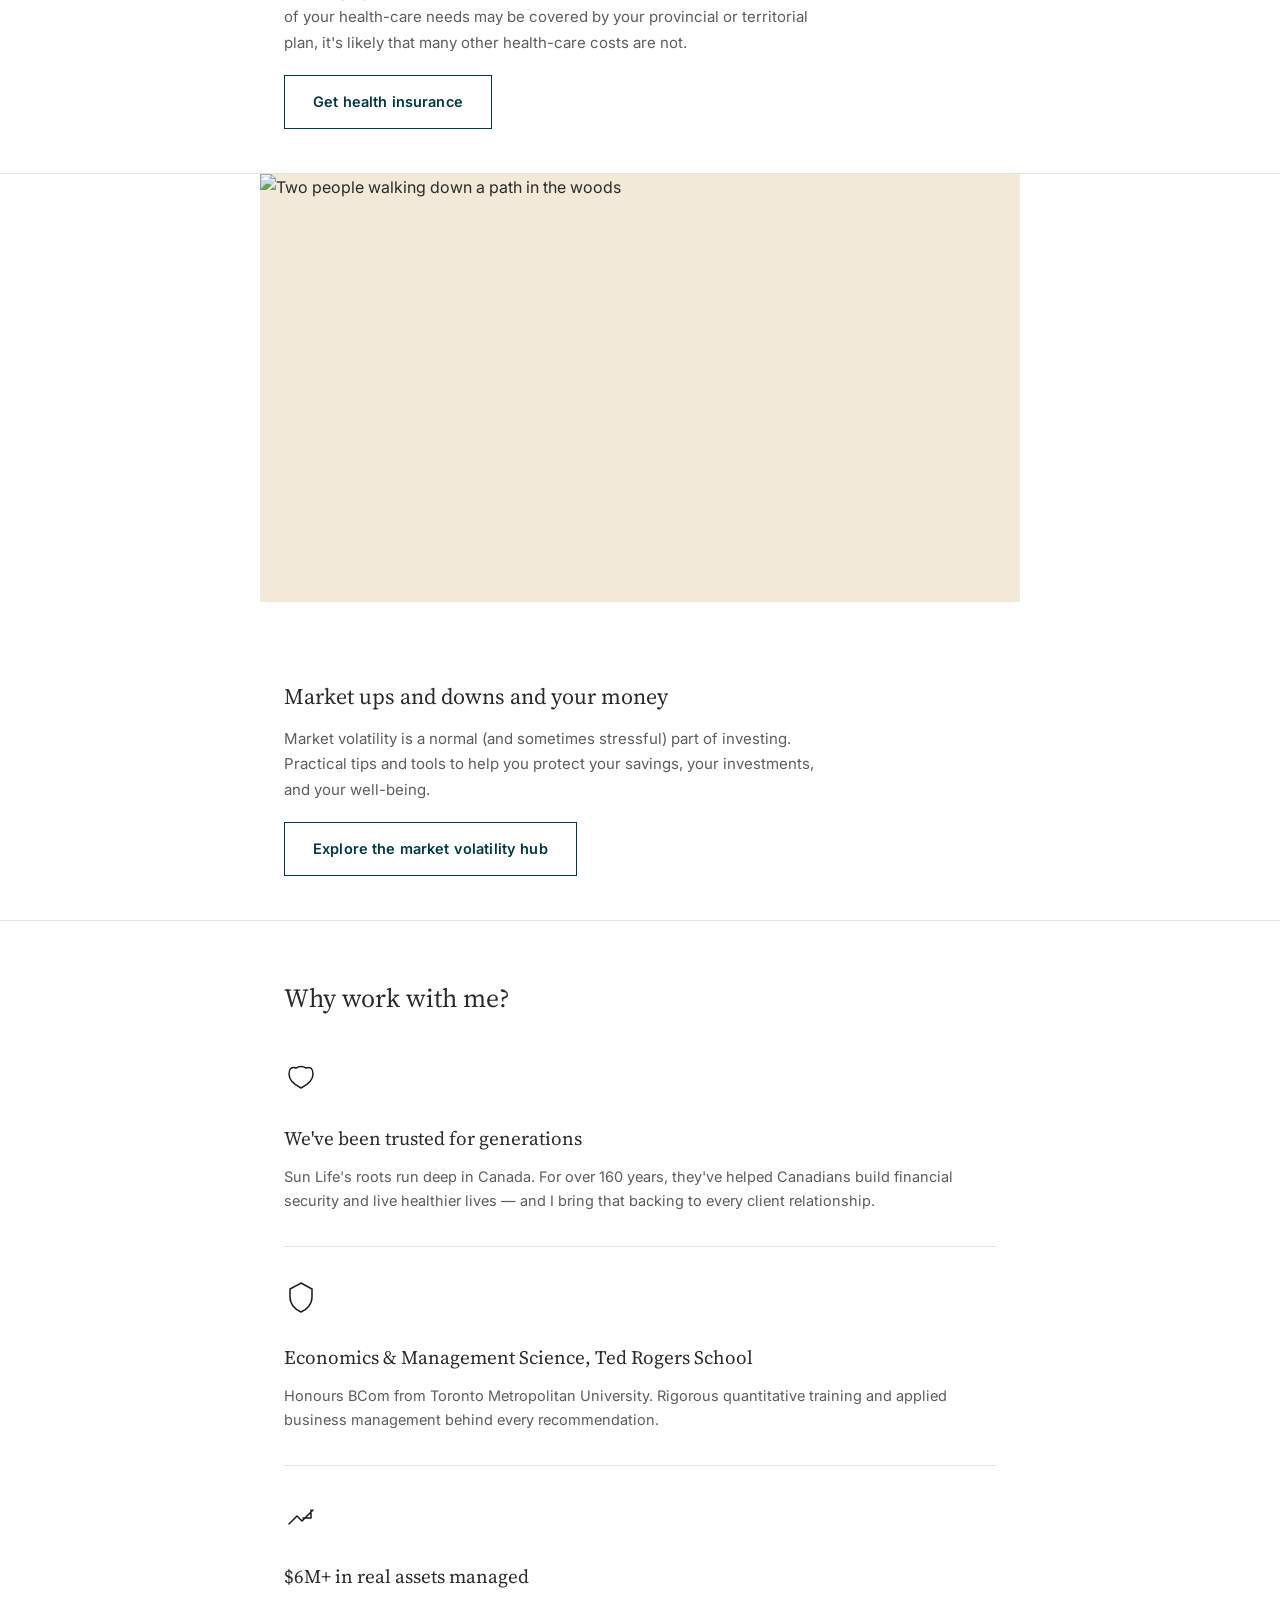
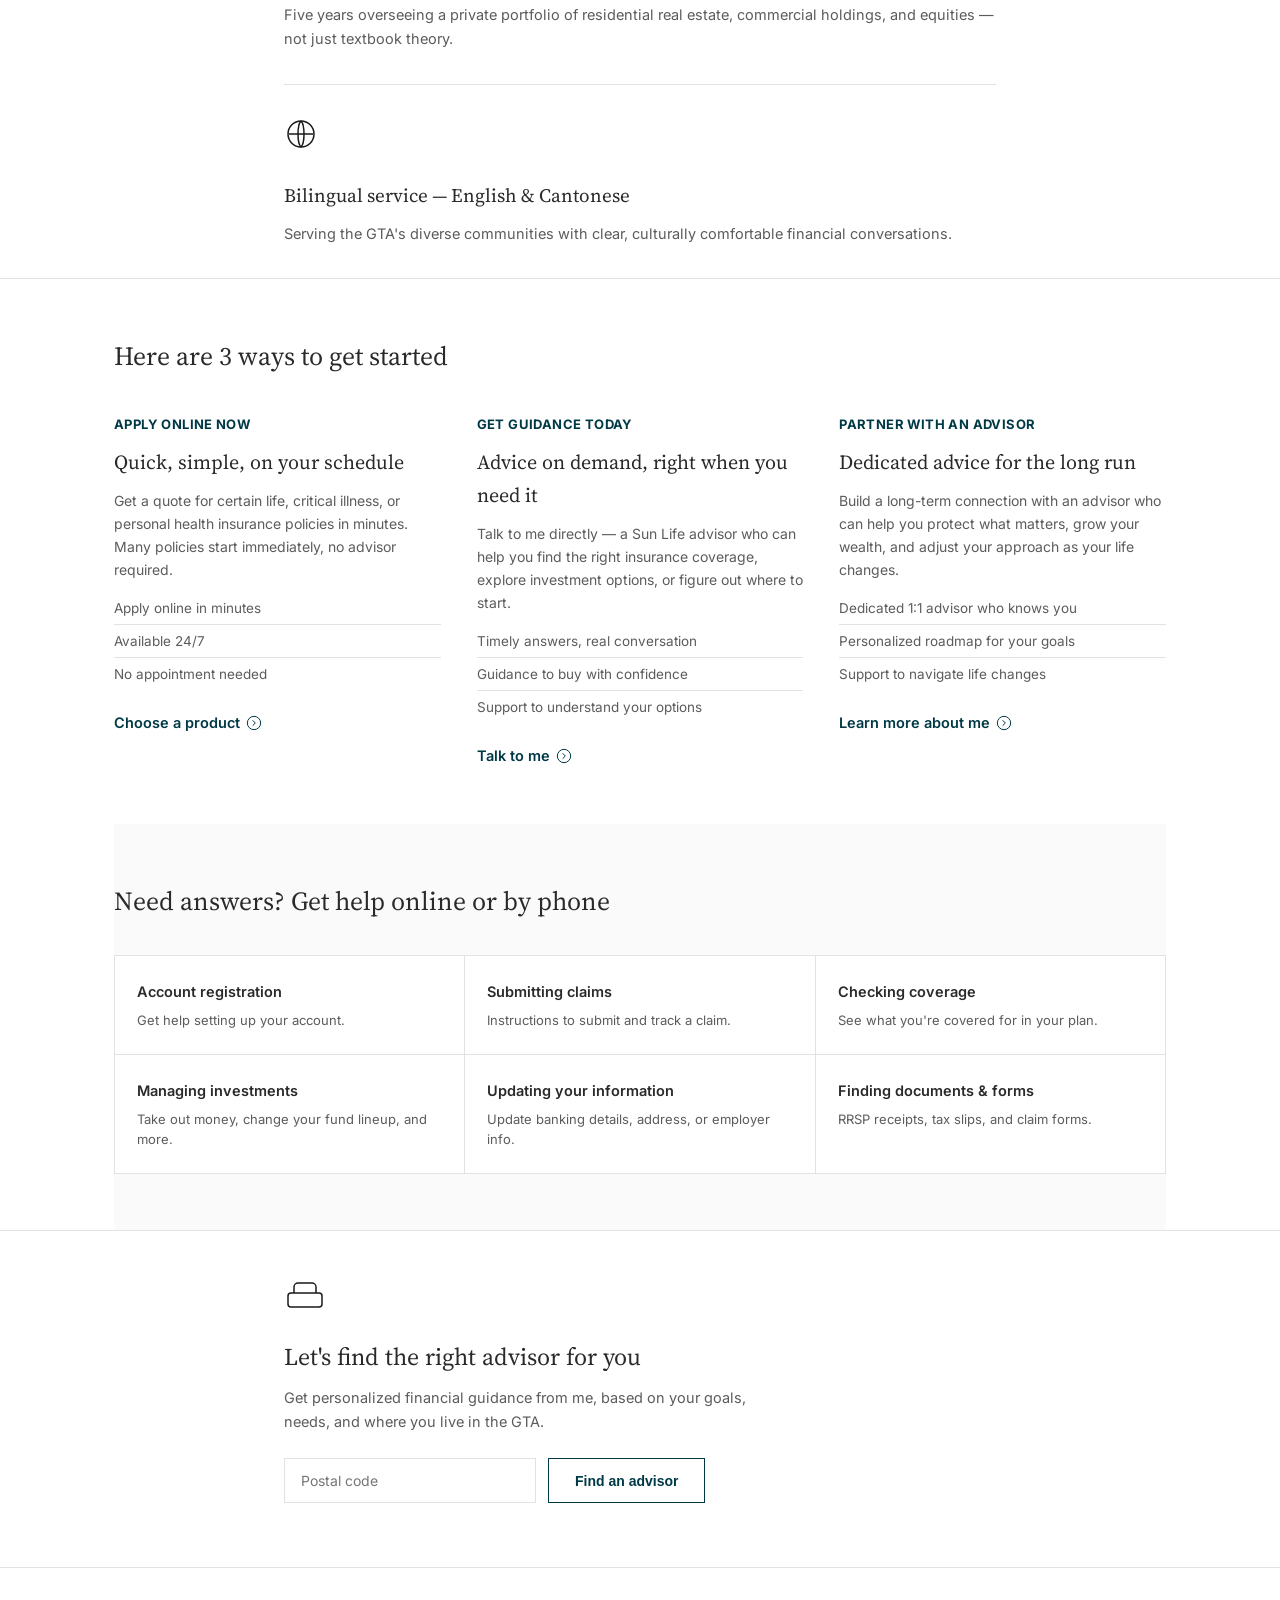
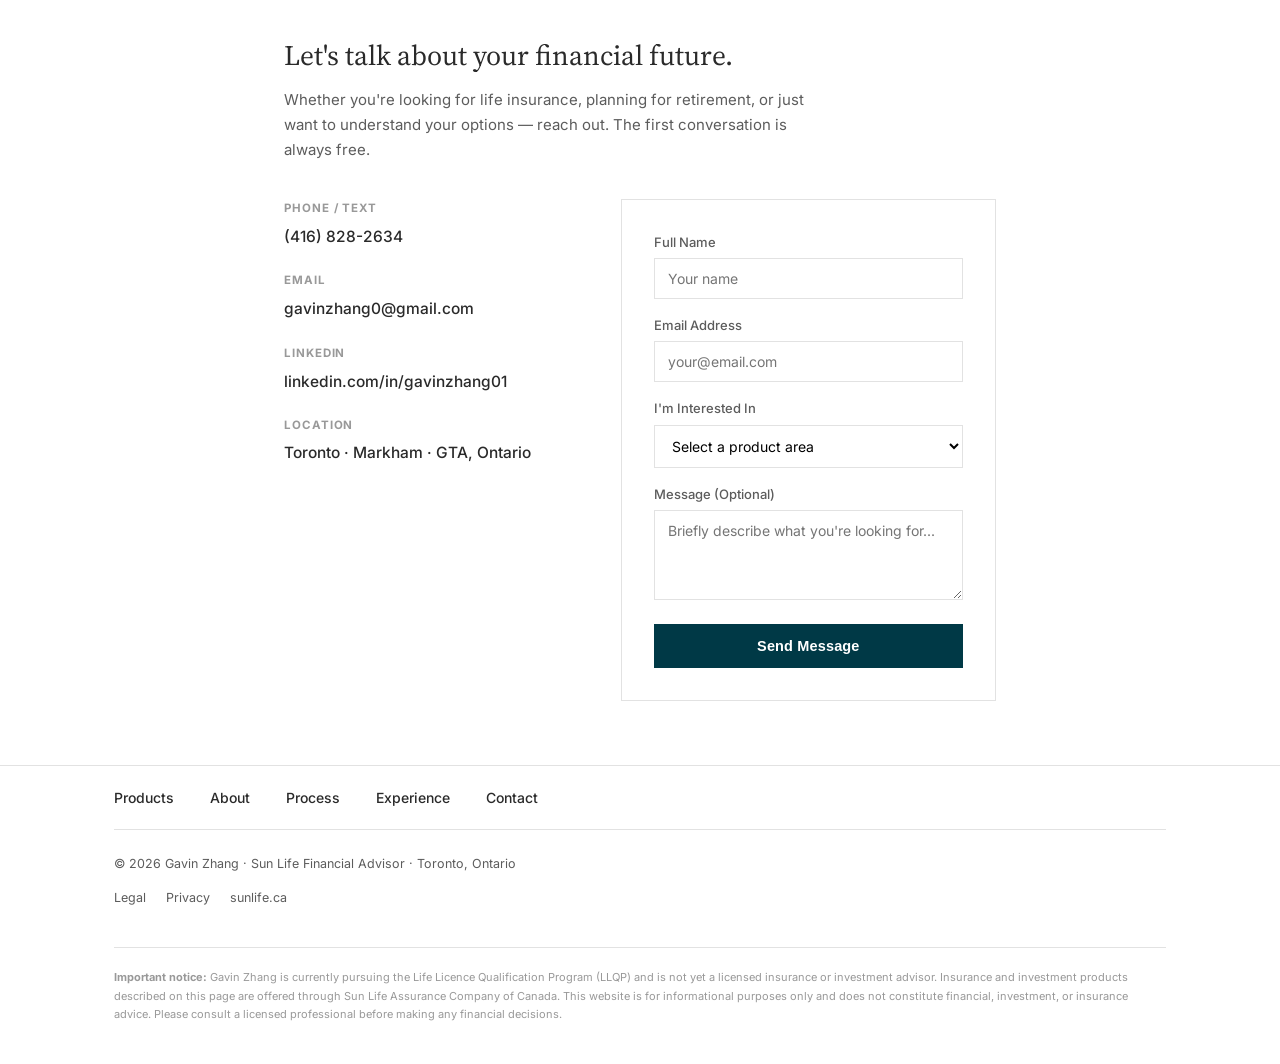
==== commit 73c02e36: "Add files via upload" ====
--- a/index.html
+++ b/index.html
@@ -13,7 +13,6 @@
 
 <!-- NAV -->
 <nav>
-  <div class="nav-menu-icon"><span></span><span></span><span></span></div>
   <a href="index.html" class="nav-brand">
     <span class="nav-sun"></span>
     <span class="nav-brand-text">Gavin Zhang</span>
